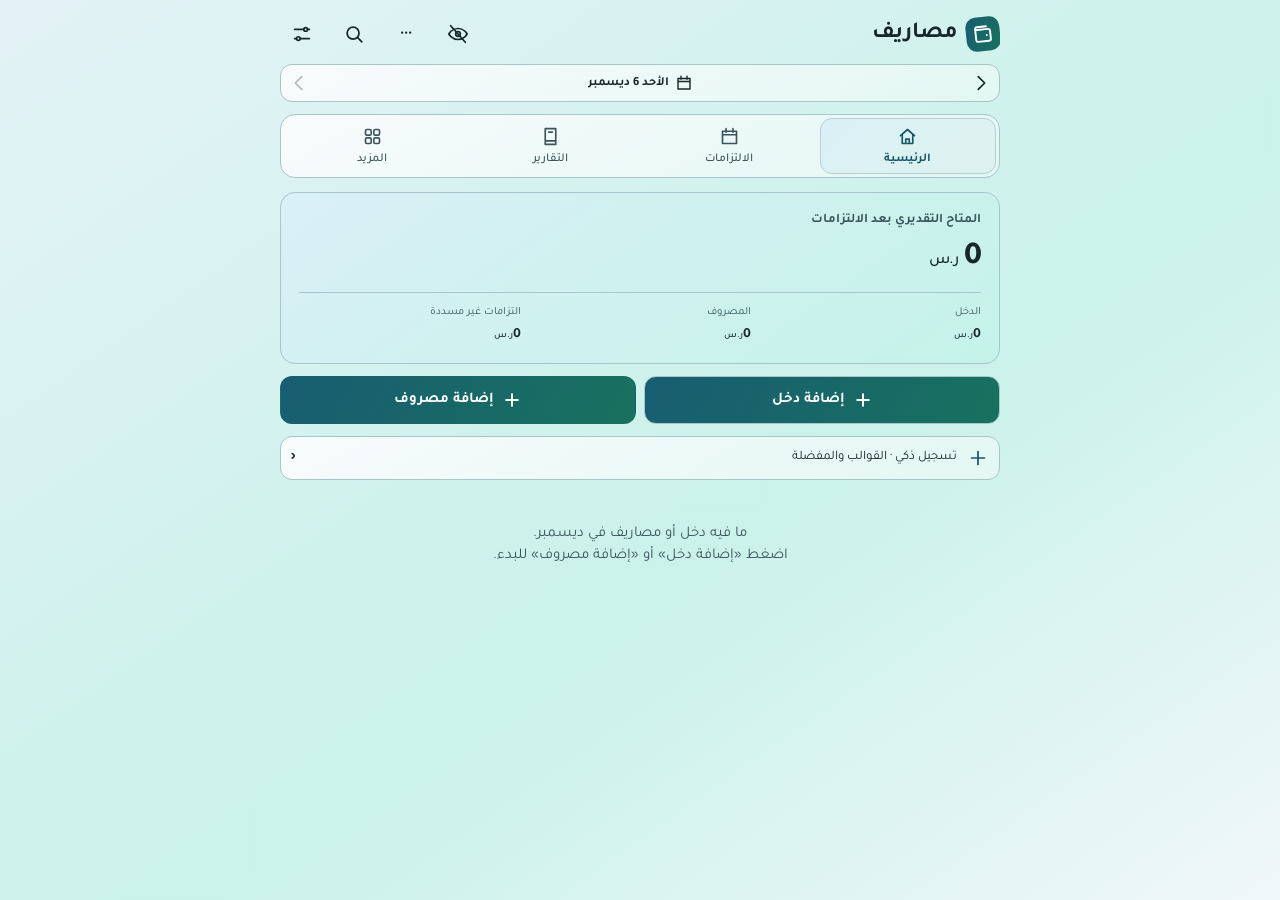
==== index.html @ b6b03894 "Release v61.8.1 — full-app gradient themes (cache v87)" ====
<!doctype html>
<html lang="ar" dir="rtl">
<head>
<meta charset="utf-8">
<meta name="viewport" content="width=device-width, initial-scale=1, viewport-fit=cover">
<link rel="manifest" href="manifest.webmanifest">
<link rel="apple-touch-icon" href="icon-180.png">
<meta name="theme-color" content="#e5f1f5">
<meta name="apple-mobile-web-app-capable" content="yes">
<meta name="mobile-web-app-capable" content="yes">
<meta name="apple-mobile-web-app-title" content="مصاريف">
<meta name="apple-mobile-web-app-status-bar-style" content="default">
<style>[hidden]{display:none!important}html,body{margin:0}
/* v57.2: less continuous decorative motion */
.badge .ic,.tic .ic,.logo .ic,.hero::before{animation:none!important}

/* v61.4: shared financial workspace */
#sheet .actions614{display:flex;gap:8px;flex-wrap:wrap;margin:10px 0}
#sheet .actions614>.btn-sm{flex:1 1 125px;width:auto;min-width:0;margin:0;min-height:44px;white-space:normal}
#sheet .account614{margin:0 0 8px;padding:12px;box-shadow:none}
#sheet .account614 .card-head{align-items:flex-start;gap:8px;flex-wrap:wrap}
#sheet .account614 .card-title{min-width:0;flex:1 1 120px;overflow-wrap:anywhere}
#sheet .account614 .card-actions{gap:6px;flex-wrap:wrap}
#sheet .account614 .card-actions .btn-sm{flex:1 1 75px;min-height:40px;margin:0;white-space:normal}
#sheet .amt614{font-variant-numeric:tabular-nums;overflow-wrap:anywhere;max-width:100%;unicode-bidi:isolate}
#sheet .transfer614{display:grid;grid-template-columns:minmax(0,1fr) auto;gap:4px 8px;align-items:center;padding:10px 2px;border-bottom:1px solid var(--line)}
#sheet .transfer614:last-child{border-bottom:0}
#sheet .transfer614 .row-main{overflow-wrap:anywhere;min-width:0}
#sheet .transfer614>.btn-sm{grid-column:1/-1;justify-self:start;width:auto;margin:0;min-height:40px}
#sheet .page614{display:grid;grid-template-columns:1fr auto 1fr;align-items:center;gap:8px;margin:10px 0}
#sheet .page614 .btn-sm{width:auto;margin:0;min-height:42px}
#sheet .page614 .btn-sm:disabled{opacity:.45}
#sheet .page614 span{font-size:12px;unicode-bidi:isolate;font-variant-numeric:tabular-nums}
#sheet .kpi614{grid-template-columns:repeat(2,minmax(0,1fr));gap:6px}
#sheet .kpi614 .plan-kpi:last-child{grid-column:1/-1}
#sheet .kpi614 .plan-kpi{min-width:0;box-shadow:none;padding:10px}
#sheet .kpi614 b{overflow-wrap:anywhere;font-variant-numeric:tabular-nums}
.tbar i:not(.warn):not(.over){background:var(--accent,#2463bb)}
.tbar{background:var(--line)}
#sheet .envr .row-main{min-width:0;overflow-wrap:anywhere}
#sheet .envr .envh{gap:8px;flex-wrap:wrap}
#sheet .envr .envh>b{font-variant-numeric:tabular-nums}
#sheet .envr .btn-sm{min-height:40px}
#sheet .bud-row input{min-width:0;max-width:100%}

#sheet .workspace-net614{background:var(--soft);color:var(--fg);border:1px solid var(--line);box-shadow:none;gap:12px;flex-wrap:wrap;border-radius:var(--r611)}
#sheet .workspace-net614 b{color:var(--fg);font-variant-numeric:tabular-nums;unicode-bidi:isolate;overflow-wrap:anywhere}
#sheet .workspace-net614.neg b{color:var(--bad)}
#sheet .workspace-net614 .cur,#sheet .workspace-net614 small,#sheet .workspace-net614 .sx-y{color:var(--muted)!important}
#sheet .kpi614{display:grid;margin:8px 0}
#sheet .kpi614 .plan-kpi{display:flex;flex-direction:column;gap:4px;border:1px solid var(--line);border-radius:var(--r611);background:var(--surface)}
#sheet .kpi614 .plan-kpi small{color:var(--muted);line-height:1.45;font-size:12px}
#sheet .kpi614 .plan-kpi b{font-size:16px;line-height:1.35;unicode-bidi:isolate}
#sheet .search614{display:flex;align-items:flex-end;gap:8px;margin:8px 0}
#sheet .search614 .field{flex:1;min-width:0;margin:0}
#sheet .search614>.btn-sm{width:auto;min-width:64px;min-height:44px;margin:0}
#sheet .env-sum .row{min-height:40px;padding-block:8px}


/* v61.8 visual privacy — not encryption */
.q618privacy .q618masked{visibility:hidden!important}.q618privacy :is(#app,#scrim,#toast) :is(input:not([type=checkbox]):not([type=radio]),textarea,select){color:transparent!important;text-shadow:none!important;-webkit-text-fill-color:transparent!important;caret-color:var(--accent)}
.q618privacy :is(#app,#scrim) :is(canvas,svg:not(.ic),[role=img],progress,meter,.iv-ch,.wr-bar,.an-bar,.bar,.progress,.ring,.chart){visibility:hidden!important}
/* v61.7.1 */
[data-eedit]{touch-action:pan-y}.q6171record{width:100%;text-align:start;display:flex;justify-content:space-between;gap:8px;overflow-wrap:anywhere}.q6171record small{flex:none;color:var(--muted)}#q617mask[aria-pressed="true"]{color:var(--accent);border-color:var(--accent)}
</style>
<title>مصاريف</title>
<script>window.__pwa=true;window.__bip=null;window.addEventListener("beforeinstallprompt",function(e){e.preventDefault();window.__bip=e;document.dispatchEvent(new Event("pwa-install-ready"))});window.addEventListener("appinstalled",function(){window.__bip=null;document.dispatchEvent(new Event("pwa-install-ready"))});</script>
<link rel="preconnect" href="https://fonts.googleapis.com"><link rel="preconnect" href="https://fonts.gstatic.com" crossorigin>
<style>
:root{color-scheme:light;--body:"IBM Plex Sans Arabic", system-ui, "Segoe UI", Tahoma, sans-serif;--display:"Reem Kufi", "IBM Plex Sans Arabic", system-ui, Tahoma, sans-serif;--bg:hsl(194,54%,93%);--surface:hsl(194,48%,98%);--soft:hsl(167,47%,91%);--line:hsl(194,27%,73%);--accent:hsl(194,65%,29%);--on-accent:#FFFFFF;--bad:#D1432F;--scrim:rgba(20, 32, 28, 0.4);--t-peach:#FFD3B5;--t-mint:#B8F0D0;--t-lilac:#D8CCFF;--t-butter:#FFE48A;--t-sky:#B5DCFF;--k-food:#E07B1F;--k-coffee:#8B5A3A;--k-groceries:#3E9B3E;--k-transport:#2F7BD1;--k-bills:#7458D6;--k-shopping:#D6407F;--k-fun:#15A0AE;--k-health:#D94646;--k-other:#6F7F7A}
*{box-sizing:border-box}
body{margin:0;color:var(--fg);font:400 15px/1.6 var(--body);padding-block:18px 128px}
#app{margin-inline:auto}
button, input{font:inherit;color:inherit}
button{cursor:pointer}
:focus-visible{outline:3px solid var(--accent);outline-offset:2px}
.num{direction:ltr;unicode-bidi:isolate;display:inline-block;font-variant-numeric:tabular-nums}
.cur{font-size:0.5em;font-weight:500;margin-inline-start:0.35em}
.ic{width:22px;height:22px;fill:none;stroke:currentColor;stroke-width:1.9;stroke-linecap:round;stroke-linejoin:round;flex:none}
.ic.sm{width:18px;height:18px}
.badge{width:38px;height:38px;border-radius:12px;display:grid;place-items:center;flex:none;color:var(--c);background:color-mix(in srgb, var(--c) 16%, var(--bg))}
.badge.sm{width:32px;height:32px;border-radius:10px}
.badge.sm .ic{width:18px;height:18px}
.top{display:flex;flex-wrap:wrap;align-items:center;justify-content:space-between;gap:8px 12px;margin-bottom:12px}
.top h1{font:700 28px/1.2 var(--display);margin:0}
.months{display:flex;align-items:center;gap:2px}
.months strong{min-width:112px;text-align:center;font-weight:600}
.icon-btn{width:44px;height:44px;display:grid;place-items:center;background:transparent;border:0;border-radius:12px;color:var(--fg);flex:none}
.icon-btn:hover:not(:disabled){background:var(--line)}
.icon-btn:disabled{opacity:0.3;cursor:default}
.icon-btn.sm{width:40px;height:40px;color:var(--muted)}
.tabs{display:grid}
.hero-label{margin:0;font-size:14px}
.stats div{min-width:0}
.stats dd.bad{color:var(--hero-bad)}
.demo{margin:0 0 12px;padding:10px 14px;border-radius:12px;font-size:13.5px}
.tools{display:flex;flex-wrap:wrap;align-items:center;margin-top:14px;color:var(--muted);font-size:13.5px}
.chip-btn{display:inline-flex;align-items:center;gap:6px;padding:4px 14px;border-radius:999px}
h2{font:600 19px/1.3 var(--display);margin:0}
.section-head{display:flex;justify-content:space-between;align-items:baseline;gap:12px;margin-bottom:8px}
.section-head span{color:var(--muted);font-size:13px}
.cat{padding:10px 0 12px;border-bottom:1px solid var(--line)}
.day-head{display:flex;justify-content:space-between;align-items:baseline;gap:12px}
.day-head b{font-weight:600}
.day-head small{color:var(--muted);font-size:13px;margin-inline-start:8px}
.rows{list-style:none;margin:0;padding:0}
.row{display:grid;grid-template-columns:auto 1fr auto auto;align-items:center;gap:4px 12px;padding:8px 0;border-bottom:1px solid var(--line)}
.row-main{min-width:0;overflow-wrap:anywhere}
.row-main small{display:block;color:var(--muted);font-size:12.5px;line-height:1.4}
.row-amt{font-weight:600}
.chip-demo{display:inline-block;margin-inline-start:6px;padding:0 8px;border:1px solid var(--line);border-radius:999px;color:var(--muted);font-size:11.5px}
.confirm{grid-column:1 / -1;display:flex;flex-wrap:wrap;gap:8px;justify-content:flex-end;padding-bottom:6px}
.btn-sm{padding:6px 16px;border-radius:10px;border:1.5px solid var(--line);background:var(--surface)}
.btn-sm.danger{background:var(--bad);border-color:var(--bad);color:#fff}
:root[data-theme="dark"] .btn-sm.danger{color:#1B0A07}
@media (prefers-color-scheme: dark){
:root:not([data-theme="light"]) .btn-sm.danger{color:#1B0A07}
}
.card{margin-top:12px}
.card.done{opacity:0.72}
.card-head{display:flex;align-items:center;gap:12px}
.card-title{flex:1;min-width:0;overflow-wrap:anywhere}
.card-title b{font-weight:600}
.card-title small{display:block;color:var(--muted);font-size:12.5px;line-height:1.45}
.card-amt{text-align:end;font-weight:700;font-size:17px}
.card-amt small{display:block;font-weight:400;color:var(--muted);font-size:12px}
.pbar{margin-top:12px;border-radius:999px;overflow:hidden}
.pbar span{display:block;height:100%;border-radius:999px}
.meta{display:flex;flex-wrap:wrap;justify-content:space-between;gap:2px 12px;margin-top:8px;color:var(--muted);font-size:13px}
.meta .good{color:var(--accent);font-weight:600}
.card-actions{display:flex;flex-wrap:wrap;gap:8px;margin-top:10px}
.card .confirm{margin-top:10px;padding-bottom:0}
.empty{padding:28px 8px;text-align:center;color:var(--muted)}
.skel{height:120px;border-radius:20px;background:var(--line);margin-bottom:14px;opacity:0.6}
.foot{margin:28px 0 0;color:var(--muted);font-size:12.5px}
.bar{position:fixed;left:0;right:0;bottom:0;z-index:5;padding:18px max(16px, env(safe-area-inset-right, 0px)) calc(14px + env(safe-area-inset-bottom, 0px)) max(16px, env(safe-area-inset-left, 0px))}
.primary{display:block;width:100%;min-height:52px;border:0;border-radius:14px;background:var(--accent);color:var(--on-accent);font-weight:600;font-size:17px}
.primary:disabled{opacity:0.6;cursor:default}
.bar-in{display:flex;gap:10px;margin-inline:auto}
.bar .primary{flex:1 1 0;width:auto;min-width:0;display:flex;align-items:center;justify-content:center;gap:8px;padding-inline:8px}
.row-amt.in{color:var(--accent)}
.btn-sm.danger-out{color:var(--bad);border-color:var(--bad)}
.bar .ic{width:20px;height:20px;stroke-width:2.4}
.scrim{position:fixed;inset:0;z-index:20;display:flex;align-items:flex-end;justify-content:center;background:var(--scrim)}
.sheet{width:100%;max-height:92dvh;overflow-y:auto;background:var(--surface);padding:18px max(18px, env(safe-area-inset-right, 0px)) calc(20px + env(safe-area-inset-bottom, 0px)) max(18px, env(safe-area-inset-left, 0px))}
.sheet-head{display:flex;justify-content:space-between;align-items:center;margin-bottom:8px}
.sub{margin:0 0 4px;color:var(--muted);font-size:14px}
.field{display:block;margin-top:14px}
.field > span, legend{display:block;margin-bottom:6px;color:var(--muted);font-size:13.5px;padding:0}
.field input{width:100%;min-height:48px;padding:8px 12px;border:1.5px solid var(--line);border-radius:12px}
.field input:focus{border-color:var(--accent);outline:none;box-shadow:0 0 0 3px color-mix(in srgb, var(--accent) 30%, transparent)}
.field input.big{font-weight:700;min-height:60px;direction:ltr;text-align:end}
fieldset{border:0;margin:14px 0 0;padding:0;min-width:0}
.chips{display:flex;flex-wrap:wrap;gap:8px}
.chip{position:relative}
.chip input, .ico-opt input, .sw input{position:absolute;opacity:0;inset:0;width:100%;height:100%;margin:0;cursor:pointer}
.chip span{display:inline-flex;align-items:center;gap:8px;min-height:40px;padding:4px 14px;border:1.5px solid var(--line);border-radius:999px}
.chip input:focus-visible + span{outline:3px solid var(--accent);outline-offset:2px}
.icons{display:grid;gap:6px}
.ico-opt{position:relative}
.ico-opt span{place-items:center;border:1.5px solid var(--line);border-radius:12px}
.ico-opt input:checked + span{background:color-mix(in srgb, var(--accent) 14%, var(--surface))}
.ico-opt input:focus-visible + span{outline:3px solid var(--accent);outline-offset:2px}
.swatches{display:flex;flex-wrap:wrap;gap:10px}
.sw{position:relative;width:38px;height:38px}
.sw span{display:block;width:100%;height:100%;border-radius:50%;background:var(--c);border:3px solid var(--surface);box-shadow:0 0 0 1.5px var(--line)}
.sw input:checked + span{box-shadow:0 0 0 3px var(--fg)}
.sw input:focus-visible + span{outline:3px solid var(--accent);outline-offset:3px}
.mrow{display:flex;align-items:center;gap:12px;padding:8px 0;border-bottom:1px solid var(--line)}
.mrow .nm{flex:1;min-width:0;overflow-wrap:anywhere}
.mrow small{color:var(--muted)}
.mrow .confirm{padding:0}
.err{min-height:22px;margin:10px 0 0;color:var(--bad);font-size:13.5px}
.sheet .primary{margin-top:6px}
.sheet .btn-sm{display:block;width:100%;margin-top:10px}
.sheet .mrow .btn-sm{display:inline-block;width:auto;margin-top:0}
#toast{position:fixed;left:50%;transform:translateX(-50%);bottom:calc(96px + env(safe-area-inset-bottom, 0px));z-index:30;max-width:calc(100% - 32px);padding:10px 16px;border-radius:12px;background:var(--fg);color:var(--bg);font-size:14px}
@media (prefers-reduced-motion: no-preference){
.sheet{animation:rise 0.22s ease-out}
.pbar span{transition:width 0.4s ease}
}
@keyframes rise{from { transform: translateY(24px); opacity: 0.4; } to { transform: none; opacity: 1; }}
.brand{display:flex;align-items:center}
.finder{display:grid;grid-template-columns:1fr minmax(0, 140px);gap:8px;margin-top:14px}
.finder input, .finder select{width:100%;min-width:0;min-height:44px;padding:6px 12px;border:1.5px solid var(--line)}
.finder input:focus, .finder select:focus{border-color:var(--accent);outline:none;box-shadow:0 0 0 3px color-mix(in srgb, var(--accent) 30%, transparent)}
.trend{display:grid;grid-template-columns:repeat(6, minmax(0, 1fr));gap:6px;align-items:end;height:160px;margin-top:8px}
.insight{margin-top:12px;padding:14px;white-space:pre-wrap;overflow-wrap:anywhere}
.note{margin:8px 0 0;color:var(--muted);font-size:13px}
.file{position:relative;text-align:center;line-height:28px;cursor:pointer}
.file input{position:absolute;inset:0;width:100%;height:100%;opacity:0;cursor:pointer}
.file:focus-within{outline:3px solid var(--accent);outline-offset:2px}
.logo{width:42px;height:42px;border-radius:14px;background:var(--accent);color:#fff;display:grid;place-items:center;transform:rotate(-6deg);box-shadow:0 8px 16px -8px var(--accent);flex:none}
.logo .ic{width:22px;height:22px;stroke-width:2.1}
.top h1{font-size:26px;color:var(--fg)}
.brand .icon-btn{background:var(--soft);border-radius:14px}
.months strong{font-size:14px}
.tabs{gap:8px;padding:0;background:transparent;border-radius:0;margin-bottom:18px}
.tab{display:flex;flex-direction:column;align-items:center;font-weight:500}
.tab .ic{width:24px;height:24px}
.tab[aria-current="page"]{font-weight:600}
.hero{overflow:hidden;padding:20px 20px 14px}
.hero::after{content:"";position:absolute;width:170px;height:170px;border-radius:50%;left:-60px;top:-70px}
.hero > *{position:relative;z-index:1}
.hero-top{display:flex;align-items:center;justify-content:space-between;gap:12px}
.hero-total{font-size:42px;margin:0 0 6px}
.hring{position:relative;width:86px;height:86px;flex:none;display:grid;place-items:center;font-weight:700;font-size:17px}
.hring .rg{position:absolute;inset:0;width:100%;height:100%;transform:rotate(-90deg)}
.hring .rt{fill:none;stroke-width:10}
.hring .rf{fill:none;stroke-width:10;stroke-linecap:round}
.hring.over .rf{stroke:var(--bad)}
.stats{display:grid;margin:10px 0 0;padding:0;border:0}
.stat:first-child{align-items:center;justify-content:space-between;gap:12px}
.stat dd{margin:2px 0 0;color:var(--fg)}
.stat:first-child dd{margin:0}
.stat dd.bad{color:var(--bad)}
.tone-sky{background:var(--t-sky)}
.tone-butter{background:var(--t-butter)}
.tools{justify-content:flex-start;gap:10px}
.chip-btn{background:var(--soft);border:0}
.demo{background:var(--t-butter);border:0;color:var(--fg)}
.section{margin-top:26px}
h2{font-size:18px}
.section-head span{background:var(--soft);border-radius:999px;padding:0 10px}
.tile{display:flex;flex-direction:column;gap:4px;min-width:0}
.tile .badge{background:#fff;width:42px;height:42px;border-radius:16px}
.day{margin-top:12px;padding:12px 16px 4px;background:#fff;border:1px solid var(--line)}
.day-head{border-bottom:0;padding-bottom:2px}
.rows .row:last-child{border-bottom:0}
.section > .rows{padding:4px 16px;background:#fff;border:1px solid var(--line)}
.card .pbar{background:#fff;height:7px}
.card .btn-sm{background:#fff;border-color:transparent}
.card .btn-sm.danger{background:var(--bad);color:#fff}
.ringb{position:relative;width:54px;height:54px;flex:none;display:grid;place-items:center;color:var(--c)}
.ringb .rg{position:absolute;inset:0;width:100%;height:100%;transform:rotate(-90deg)}
.ringb .rt{fill:none;stroke:#fff;stroke-width:5}
.ringb .rf{fill:none;stroke:var(--c);stroke-width:5;stroke-linecap:round}
.trend{background:var(--soft);border-radius:28px;padding:16px 10px 8px;box-sizing:content-box}
.insight{background:var(--t-lilac);border:0;border-radius:24px}
.finder input, .finder select{background:var(--soft);border-color:transparent;border-radius:999px;padding-inline:16px}
.bar{background:none;pointer-events:none}
.bar-in{pointer-events:auto;padding:7px;border-radius:999px;box-shadow:0 12px 32px -10px rgba(20, 32, 28, 0.45), 0 0 0 1px var(--line)}
.bar .primary{border-radius:999px;min-height:50px;font-size:15.5px}
.primary.alt{background:var(--t-mint);border:0;color:var(--accent)}
.sheet{border-radius:32px 32px 0 0}
.field input{background:var(--soft);border-color:transparent}
.chip span{background:var(--soft);border-color:transparent}
.ico-opt span{background:var(--soft);border-color:transparent}
.ico-opt input:checked + span{border-color:var(--accent)}
.card .btn-sm.pay{background:var(--accent);color:#fff}
.meta b.bad{color:var(--bad);font-weight:600}
.icons{grid-template-columns:repeat(auto-fill, minmax(76px, 1fr))}
.ico-opt span{display:flex;flex-direction:column;align-items:center;justify-content:center;gap:4px;height:auto;min-height:68px;padding:8px 4px;text-align:center}
.ico-opt span small{font-size:11.5px;line-height:1.3;color:var(--muted)}
.endrow{display:flex;align-items:center;justify-content:space-between;gap:12px;margin-top:14px;padding-top:12px;border-top:1px dashed rgba(0,0,0,.12)}
.endrow small{display:block;font-size:12px}
.endrow b{font-size:16px}
.sched{margin-top:12px;padding:6px 10px;max-height:360px;overflow:auto}
.srow{display:grid;grid-template-columns:1.5fr repeat(var(--n,2),1fr);gap:8px;align-items:center;padding:9px 0;border-bottom:1px solid rgba(0,0,0,.06);font-size:13px}
.srow:last-child{border-bottom:0}
.srow small{display:block;font-size:11px;opacity:.65}
.shead{font-size:11px;opacity:.65;position:sticky;top:0;background:#fff}
.hero{color:#fff}
.hero.h-inst{background:linear-gradient(135deg, var(--theme-chart2) 0%, #38BDF8 100%)}
.hero.h-debt{background:linear-gradient(135deg, #FF7A45 0%, var(--theme-chart4) 100%)}
.hero.h-goal{background:linear-gradient(135deg, #FBBF24 0%, #FB7185 100%)}
.hero::after{background:rgba(255,255,255,.2)}
.hero-label, .endrow small{color:rgba(255,255,255,.92);opacity:1}
.hero-total, .hero-total *, .endrow b{color:#fff}
.hero .hring .rt{stroke:rgba(255,255,255,.3)}
.hero .hring .rf{stroke:#fff}
.hero .hring{color:#fff}
.endrow{border-top-color:rgba(255,255,255,.4)}
.endrow .btn-sm{background:#fff;color:var(--fg);border:0;font-weight:600}
.sched{color:var(--fg)}
.hero .foot{color:rgba(255,255,255,.9)}
.hero .demo{background:rgba(255,255,255,.9)}
.tab{color:var(--fg)}
.stats{gap:10px}
.stats.n3{grid-template-columns:repeat(3, minmax(0, 1fr))}
.stats .stat, .stats .stat:first-child{grid-column:auto;display:block;padding:12px 12px;text-align:start;min-height:74px}
.stat dt{font-size:12px;color:rgba(20,32,28,.7)}
.stat dd, .stat:first-child dd{font-weight:800;margin-top:4px}
.stats.n3 .stat dd{font-size:14.5px}
.stat.tone-peach{background:var(--t-peach)}
.stat.tone-sky{background:var(--t-sky)}
.stat.tone-lilac{background:var(--t-lilac)}
.stat.tone-butter{background:var(--t-butter)}
.tile, .tile.wide{grid-column:auto;padding:14px;background:color-mix(in srgb, var(--c) 24%, #fff);min-height:118px;justify-content:space-between}
.tile.wide .badge{width:42px;height:42px;border-radius:16px}
.card{padding:16px}
.card.tone-lilac{background:var(--t-lilac)}
.card.tone-peach{background:var(--t-peach)}
.card.tone-mint{background:var(--t-mint)}
.sched{background:#fff}
.finder{margin-bottom:16px}
.addrow{display:flex;gap:10px;margin:14px 0 4px}
.addrow .primary{flex:1 1 0;min-width:0;display:flex;align-items:center;justify-content:center;gap:8px;min-height:52px;font-size:15px;margin:0}
.addrow .ic{width:20px;height:20px;stroke-width:2.4}
.paid-ok{background:var(--t-mint) !important;color:#0B6B4F !important;opacity:1;cursor:default}
.ask{font-size:17px;font-weight:700;margin:10px 0 4px}
.ask-sub{color:var(--muted);margin:0 0 14px}
.yn{display:flex;gap:10px}
.yn .primary{flex:1 1 0;margin:0;border-radius:18px;min-height:52px}
.sheet .rp{margin-top:4px}
.sheet > .primary[data-rp]{margin-top:16px}
html{scroll-behavior:smooth;-webkit-tap-highlight-color:transparent}
button, .tile, .card, .row{touch-action:manipulation}
@media (prefers-reduced-motion: no-preference){
button{transition:transform .16s cubic-bezier(.3,.7,.4,1.4), background-color .2s, box-shadow .2s, opacity .2s}
button:active:not(:disabled){transform:scale(.95)}
.tab{transition:transform .2s cubic-bezier(.3,.7,.4,1.4), background .3s, color .2s}
#view.enter > *{animation:rise-in .42s cubic-bezier(.22,.9,.3,1) both}
#view.enter > *:nth-child(2){animation-delay:.05s}
#view.enter > *:nth-child(3){animation-delay:.1s}
#view.enter > *:nth-child(4){animation-delay:.15s}
#view.enter > *:nth-child(n+5){animation-delay:.2s}
.sched{animation:unfold .35s cubic-bezier(.22,.9,.3,1) both;transform-origin:top}
.scrim{animation:fade-in .22s ease-out both}
.scrim .sheet{animation:sheet-up .38s cubic-bezier(.22,1,.36,1) both}
.scrim.closing{animation:fade-out .2s ease-in both}
.scrim.closing .sheet{animation:sheet-down .2s ease-in both}
.card, .tile, .stat{transition:transform .2s ease, box-shadow .2s ease}
#toast{animation:pop .3s cubic-bezier(.3,.7,.4,1.4) both}
.pbar span{transition:width .6s cubic-bezier(.22,.9,.3,1)}
.tb{transition:height .5s cubic-bezier(.22,.9,.3,1)}
}
@keyframes rise-in{from { opacity: 0; transform: translateY(14px) scale(.98); } to { opacity: 1; transform: none; }}
@keyframes unfold{from { opacity: 0; transform: scaleY(.85) translateY(-8px); } to { opacity: 1; transform: none; }}
@keyframes fade-in{from { opacity: 0; } to { opacity: 1; }}
@keyframes fade-out{to { opacity: 0; }}
@keyframes sheet-up{from { transform: translateY(100%); } to { transform: none; }}
@keyframes sheet-down{to { transform: translateY(100%); }}
@keyframes pop{from { opacity: 0; transform: translate(-50%, 10px) scale(.9); } to { opacity: 1; transform: translate(-50%, 0); }}
.tab{min-height:64px;font-size:12px;text-align:center}
.tab[data-tab="rep"]{background:var(--t-lilac)}
.tab[data-tab="fix"]{background:var(--t-mint)}
.tab[data-tab="exp"]{background:var(--t-sky)}
.tab[data-tab="inst"]{background:var(--t-butter)}
.tab[data-tab="debt"]{background:var(--t-peach)}
.tab[data-tab="goal"]{background:var(--t-sky)}
.hero{background:linear-gradient(135deg, var(--theme-good) 0%, var(--theme-chart3) 100%)}
.hero.h-rep{background:linear-gradient(135deg, var(--theme-chart1), var(--theme-chart2))}
.hero.h-fix{background:linear-gradient(135deg, var(--theme-chart3), #84CC16)}
.hero-sm{font-size:26px;font-weight:700}
.datebtn{display:flex;align-items:center;border:0;background:transparent;font:inherit;color:var(--fg);cursor:pointer}
.datebtn .ic{width:18px;height:18px}
.months{background:var(--t-butter)}
.selchip{display:flex;align-items:center;justify-content:space-between;gap:10px;margin-top:12px;padding:10px 14px;border-radius:18px;background:var(--t-lilac);font-weight:600;font-size:14px}
.selchip button{border:0;border-radius:999px;padding:6px 14px;background:#fff;font:inherit;font-size:13px;cursor:pointer}
.cal-head{display:flex;align-items:center;justify-content:space-between;margin-bottom:10px}
.cal-grid{display:grid;grid-template-columns:repeat(7, minmax(0, 1fr));gap:6px}
.cal-w{text-align:center;font-size:11px;color:var(--muted);padding-bottom:2px}
.cal-d{position:relative;aspect-ratio:1;border:0;border-radius:14px;background:var(--soft);font:inherit;font-weight:600;color:var(--fg);cursor:pointer}
.cal-d.on{background:linear-gradient(135deg, var(--theme-chart2), var(--theme-chart4));color:#fff}
.cal-d.today{box-shadow:inset 0 0 0 2px var(--theme-chart2)}
.cal-d.has::after{content:"";position:absolute;bottom:5px;left:50%;width:5px;height:5px;margin-left:-2.5px;border-radius:50%;background:#FF7A45}
.cal-d:disabled{opacity:.3}
#calBody .yn{margin-top:14px}
.two{display:grid;grid-template-columns:1fr 1fr;gap:10px}
.card .field input{background:#fff}
.rpimg{display:block;width:100%;border-radius:12px;border:1px solid var(--line);margin-bottom:10px}
.fontchips, .pals{display:flex;flex-wrap:wrap;gap:8px}
.fchip{border:1.5px solid var(--line);border-radius:999px;background:#fff;padding:8px 14px;font-size:14px;cursor:pointer;color:var(--fg)}
.pal{display:flex;flex-direction:column;align-items:center;gap:4px;width:calc(25% - 6px);min-width:70px;padding:8px 4px;border:2px solid transparent;border-radius:16px;background:var(--soft);font:inherit;font-size:12px;cursor:pointer;color:var(--fg)}
.pal i{display:block;width:100%;height:34px;border-radius:10px}
.setlist{display:flex;flex-direction:column;gap:10px;margin-top:6px}
.setrow{display:flex;align-items:center;gap:12px;width:100%;padding:12px 14px;border:0;border-radius:20px;font:inherit;color:var(--fg);text-align:start;cursor:pointer;min-height:64px}
.setrow:nth-child(5n+1){background:var(--t-sky)}
.setrow:nth-child(5n+2){background:var(--t-lilac)}
.setrow:nth-child(5n+3){background:var(--t-butter)}
.setrow:nth-child(5n+4){background:var(--t-mint)}
.setrow:nth-child(5n){background:var(--t-peach)}
.sr-ic{width:42px;height:42px;border-radius:14px;background:#fff;display:grid;place-items:center;flex:none}
.sr-t{flex:1;min-width:0}
.sr-t b{display:block;font-size:16px}
.sr-t small{color:rgba(20,32,28,.65);font-size:12.5px}
.sr-ch{font-size:26px;opacity:.5}
.backbtn{border:0;background:var(--soft);border-radius:999px;padding:8px 16px;font:inherit;font-size:14px;cursor:pointer;margin-bottom:6px;min-height:40px}
.cx{width:32px;height:32px;border-radius:50%;border:0;background:#fff;font-size:18px;line-height:1;cursor:pointer}
.shapes{display:grid;gap:10px;margin-top:8px}
.shp{display:flex;flex-direction:column;align-items:center;gap:10px;border:2px solid transparent;background:var(--soft);font:inherit;cursor:pointer;color:var(--fg)}
.shp i{display:block;background:linear-gradient(135deg, var(--theme-chart2), var(--theme-chart4))}
.shape-circle .tab{aspect-ratio:1 / 1;min-height:0;border-radius:50% !important;padding:8px 6px;justify-content:center;font-size:11px;line-height:1.25;width:100%;max-width:104px;margin-inline:auto}
.shape-square .tab{aspect-ratio:1 / 1;min-height:0;border-radius:14px !important;justify-content:center;font-size:12px}
.shape-rect .tab{flex-direction:row;justify-content:flex-start;gap:10px;min-height:52px;padding:8px 14px;border-radius:12px !important;font-size:13.5px}
.grab{width:40px;height:5px;border-radius:3px;background:rgba(20,32,28,.18);margin:-4px auto 8px;touch-action:none}
.sheet-head{touch-action:none}
.sheet{overscroll-behavior:contain}
.bar-in{background:rgba(255,255,255,.72);border-top:1px solid rgba(255,255,255,.6)}
.hero-total{letter-spacing:-.02em;line-height:1.05}
h1, h2{letter-spacing:-.01em}
.btn-sm, .chip-btn{min-height:44px}
button:active:not(:disabled){transition-duration:.08s}
@media (prefers-reduced-motion: reduce){
#view.enter > *, .sched, .scrim .sheet, .scrim.closing .sheet{animation:none !important}
.scrim, .scrim.closing{animation-duration:.15s !important}
}
@media (prefers-reduced-transparency: reduce){
.bar-in{background:#fff}
}
html{background:#fff}
body{background:transparent !important}
.tic{position:relative;display:grid;place-items:center;width:36px;height:36px;border-radius:12px;flex:none}
.tab{padding:8px 2px 6px;gap:3px}
.tab .tl{line-height:1.2}
.hero{position:relative}
.hero::before{content:"";position:absolute;inset:0;z-index:0;background:linear-gradient(115deg, transparent 38%, rgba(255,255,255,.28) 50%, transparent 62%);background-size:260% 100%;background-position:140% 0;pointer-events:none}
.stat, .card, .tile, .day, .section > .rows{box-shadow:0 10px 26px -18px rgba(40, 50, 90, .35)}
.card, .stat, .tile{border:1px solid rgba(255,255,255,.6)}
.hero-total{font-weight:800}
.glass :is(.stat,.card,.tile,.day,.tab:not([aria-current="page"]),.setrow,.shp,.pal,.fchip,.crow,.backbtn,.chip-btn,.sched,.glassrow,.section > .rows,.finder input,.finder select,.field input){border:1px solid rgba(255,255,255,.7) !important}
.glass .tone-peach{--gc:var(--t-peach)}
.glass .tone-mint{--gc:var(--t-mint)}
.glass .tone-lilac{--gc:var(--t-lilac)}
.glass .tone-butter{--gc:var(--t-butter)}
.glass .tone-sky{--gc:var(--t-sky)}
.glass .tile{--gc:color-mix(in srgb, var(--c) 40%, #fff)}
.glass .tab{--gc:var(--t-sky)}
.glass .tab:nth-child(2){--gc:var(--t-butter)}
.glass .tab:nth-child(3){--gc:var(--t-peach)}
.glass .tab:nth-child(4){--gc:var(--t-lilac)}
.glass .tab:nth-child(5){--gc:var(--t-mint)}
.glass .btn-sm, .glass .card .btn-sm{background:rgba(255,255,255,.55)}
.glassrow{display:flex;align-items:center;justify-content:space-between;gap:12px;width:100%;margin-top:14px;padding:12px 14px;border:0;border-radius:18px;background:var(--soft);font:inherit;color:var(--fg);text-align:start;cursor:pointer}
.gr-t b{display:block;font-size:15px}
.gr-t small{color:var(--muted);font-size:12.5px}
.sw-knob{width:50px;height:30px;border-radius:99px;background:#CBD5E1;padding:3px;flex:none;transition:background .25s}
.sw-knob i{display:block;width:24px;height:24px;border-radius:50%;background:#fff;box-shadow:0 2px 6px rgba(0,0,0,.25);transition:transform .3s cubic-bezier(.3,1.5,.5,1)}
.glassrow.on .sw-knob{background:var(--accent)}
.glassrow.on .sw-knob i{transform:translateX(-20px)}
.shp .tic{width:52px;height:52px;font-size:0}
.shp .tic .ic{width:26px;height:26px}
.pv-default{border-radius:16px;background:color-mix(in srgb, var(--accent) 16%, #fff);color:var(--accent)}
@media (prefers-reduced-motion: no-preference){
.badge .ic, .tic .ic{animation:icfloat 3.8s ease-in-out infinite;transform-origin:center}
.row:nth-child(2n) .badge .ic, .card:nth-child(2n) .badge .ic, .tab:nth-child(2n) .tic .ic{animation-delay:-1.3s}
.row:nth-child(3n) .badge .ic, .card:nth-child(3n) .badge .ic, .tab:nth-child(3n) .tic .ic{animation-delay:-2.4s}
.tab[aria-current="page"] .tic .ic{animation:icpop .7s cubic-bezier(.3,1.6,.5,1), icfloat 3.8s ease-in-out .7s infinite}
.tab[aria-current="page"] .tic .ic *{stroke-dasharray:1;animation:icdraw .8s ease-out both}
#view.enter .ic *{stroke-dasharray:1;animation:icdraw .9s ease-out both}
button .ic{transition:transform .25s cubic-bezier(.3,1.6,.5,1)}
button:active:not(:disabled) .ic{transform:scale(.82) rotate(-10deg)}
.tab:hover .tic .ic{transform:translateY(-2px) rotate(-6deg)}
.addrow .ic, .bar .ic{animation:none}
.addrow button:hover .ic, .bar button:hover .ic{transform:rotate(90deg)}
.logo .ic{animation:icwobble 5s ease-in-out infinite}
.hero::before{animation:shine 6s ease-in-out 1s infinite}
#view.enter .stat{animation:rise-in .5s cubic-bezier(.22,.9,.3,1) both}
#view.enter .stat:nth-child(2){animation-delay:.08s}
#view.enter .stat:nth-child(3){animation-delay:.16s}
#view.enter .stat:nth-child(4){animation-delay:.24s}
#view.enter .pbar span{animation:grow .9s cubic-bezier(.22,.9,.3,1) both}
.setrow, .shp, .pal, .fchip, .glassrow{transition:transform .2s cubic-bezier(.3,1.5,.5,1), background-color .25s, border-color .2s}
.setrow:active, .shp:active, .pal:active{transform:scale(.97)}
.setlist .setrow{animation:rise-in .45s cubic-bezier(.22,.9,.3,1) both}
.setlist .setrow:nth-child(2){animation-delay:.05s}
.setlist .setrow:nth-child(3){animation-delay:.1s}
.setlist .setrow:nth-child(4){animation-delay:.15s}
.setlist .setrow:nth-child(5){animation-delay:.2s}
}
@keyframes icfloat{0%, 100% { transform: translateY(0) rotate(0); } 50% { transform: translateY(-2px) rotate(3deg); }}
@keyframes icpop{0% { transform: scale(.4) rotate(-30deg); } 60% { transform: scale(1.25) rotate(8deg); } 100% { transform: scale(1) rotate(0); }}
@keyframes icdraw{from { stroke-dashoffset: 1; } to { stroke-dashoffset: 0; }}
@keyframes icwobble{0%, 90%, 100% { transform: rotate(0); } 94% { transform: rotate(-14deg); } 97% { transform: rotate(10deg); }}
@keyframes shine{0% { background-position: 140% 0; } 45%, 100% { background-position: -40% 0; }}
@keyframes grow{from { width: 0; }}
:root{--fg:#0B1220;--muted:#566074;--lg-edge:1px solid rgba(255,255,255,.72);--lg-rim:inset 0 1px 0 rgba(255,255,255,.95), inset 0 -1px 1px rgba(255,255,255,.35), inset 0 0 24px rgba(255,255,255,.2);--lg-drop:0 16px 34px -18px rgba(40,50,130,.5);--spec:radial-gradient(120% 75% at 12% -18%, rgba(255,255,255,.9), rgba(255,255,255,0) 55%)}
.tabs{position:relative}
.tab[data-tab="exp"]{--c:var(--ui-accent611)}
.tab[data-tab="inst"]{--c:var(--theme-warn)}
.tab[data-tab="debt"]{--c:var(--theme-bad)}
.tab[data-tab="rep"]{--c:var(--theme-alt)}
.tab[data-tab="fix"]{--c:var(--theme-good)}
.tab[data-tab="goal"]{--c:var(--theme-chart3)}
html.glass :is(.stat, .card, .tile, .day, .sched, .section > .rows, .setrow, .shp, .pal, .crow, .glassrow, .chip-btn, .backbtn, .fchip, .finder input, .finder select, .field input, .repsel, .datebtn){border:var(--lg-edge) !important;box-shadow:var(--lg-rim), var(--lg-drop) !important}
html.glass .tab:not([aria-current="page"]){--gc:color-mix(in srgb, var(--c) 38%, #fff);box-shadow:var(--lg-rim), 0 12px 26px -16px color-mix(in srgb, var(--c) 80%, transparent) !important}
.tab{position:relative;z-index:1;border-radius:24px !important;border:1px solid transparent;transition:color .3s, transform .2s}
.tab[aria-current="page"]{background:transparent !important;box-shadow:none !important;color:#fff !important}
html.glass .tone-peach{--gc:var(--t-peach)}
html.glass .tone-mint{--gc:var(--t-mint)}
html.glass .tone-lilac{--gc:var(--t-lilac)}
html.glass .tone-butter{--gc:var(--t-butter)}
html.glass .tone-sky{--gc:var(--t-sky)}
.stats .stat{position:relative;overflow:hidden;border-radius:28px 28px 28px 9px !important}
.stats .stat:nth-child(2){border-radius:28px 28px 9px 28px !important}
.stats .stat:nth-child(3){border-radius:9px 28px 28px 28px !important}
.stats .stat:nth-child(4){border-radius:28px 9px 28px 28px !important}
.stats .stat::after{content:"";position:absolute;width:74px;height:74px;border-radius:50%;inset-inline-start:-22px;bottom:-30px;background:radial-gradient(circle at 35% 30%, rgba(255,255,255,.9), color-mix(in srgb, var(--gc, #fff) 70%, #fff) 55%, transparent 72%);opacity:.75;pointer-events:none}
.stats .stat dd{position:relative;z-index:1}
.tile, .tile.wide{border-radius:30px 30px 30px 10px !important;position:relative;overflow:hidden}
.tile::after{content:"";position:absolute;width:90px;height:90px;border-radius:50%;inset-inline-end:-26px;bottom:-34px;background:radial-gradient(circle at 35% 30%, rgba(255,255,255,.85), color-mix(in srgb, var(--c) 45%, #fff) 60%, transparent 74%);opacity:.6;pointer-events:none}
.pbar span{background:linear-gradient(90deg, color-mix(in srgb, var(--c, var(--accent)) 70%, #fff), var(--c, var(--accent))) !important;box-shadow:0 0 10px color-mix(in srgb, var(--c, var(--accent)) 70%, transparent)}
.card{border-radius:30px !important;position:relative}
.card.tone-lilac{border-radius:30px 30px 30px 10px !important}
.card.tone-peach{border-radius:30px 10px 30px 30px !important}
.day, .section > .rows, .sched{border-radius:28px !important}
.addrow .primary{border-radius:22px !important;box-shadow:var(--lg-rim), 0 14px 26px -14px color-mix(in srgb, var(--accent) 80%, transparent)}
.addrow .primary:not(.alt){background:var(--spec), linear-gradient(135deg, var(--accent), color-mix(in srgb, var(--accent) 60%, var(--theme-alt))) !important;color:#fff}
.addrow .primary.alt{background:var(--spec), linear-gradient(135deg, rgba(255,255,255,.75), rgba(255,255,255,.35)) !important;color:var(--accent);border:var(--lg-edge)}
.hero{border-radius:34px !important;border:1px solid rgba(255,255,255,.55) !important;box-shadow:var(--lg-rim), 0 26px 44px -22px color-mix(in srgb, var(--c1, var(--ui-accent611)) 80%, transparent) !important}
.hero.h-exp, .hero.h-inst, .hero.h-debt, .hero.h-goal, .hero.h-rep, .hero.h-fix{background-image:var(--spec), linear-gradient(135deg, var(--hc1, var(--c1, var(--ui-accent611))), var(--hc2, var(--c2, var(--theme-alt)))) !important}
.hero.h-exp{--hc1:var(--ui-accent611);--hc2:var(--theme-chart3)}
.hero.h-inst{--hc1:var(--theme-warn);--hc2:var(--theme-bad)}
.hero.h-debt{--hc1:var(--theme-bad);--hc2:var(--theme-alt)}
.hero.h-goal{--hc1:var(--theme-good);--hc2:var(--theme-chart3)}
.hero.h-rep{--hc1:var(--theme-chart2);--hc2:var(--theme-alt)}
.hero.h-fix{--hc1:var(--theme-good);--hc2:var(--theme-warn)}
html.glass .sheet{background:var(--spec), linear-gradient(180deg, rgba(255,255,255,.9), rgba(255,255,255,.82)) !important;-webkit-backdrop-filter:blur(18px);backdrop-filter:blur(18px);border:var(--lg-edge);border-bottom:0;box-shadow:0 -20px 60px -20px rgba(30,40,120,.5), inset 0 1px 0 #fff !important;border-radius:36px 36px 0 0 !important}
html.glass .bar-in{background:var(--spec), rgba(255,255,255,.45) !important;border:var(--lg-edge);box-shadow:var(--lg-rim), 0 20px 40px -18px rgba(30,40,120,.55) !important}
.catchips{display:flex;flex-wrap:wrap;gap:8px;margin:12px 0}
.cchip{display:inline-flex;align-items:center;gap:6px;min-height:40px;padding:6px 14px;border-radius:999px;border:1px solid rgba(255,255,255,.7);background:rgba(255,255,255,.6);font:inherit;font-size:13.5px;color:var(--fg);cursor:pointer}
.cchip .ic{width:18px;height:18px}
.cchip.all{background:rgba(255,255,255,.35);border-style:dashed}
.shapes{grid-template-columns:repeat(3, minmax(0, 1fr)) !important}
.shp{padding:14px 4px !important;border-radius:24px !important;font-size:12.5px}
@media (prefers-reduced-motion: no-preference){
@keyframes rise-in{from { opacity: 0; transform: translateY(18px) scale(.97); filter: blur(12px); } to { opacity: 1; transform: none; filter: blur(0); }}
@keyframes sheet-up{from { transform: translateY(60px) scale(.96); opacity: 0; filter: blur(14px); } to { transform: none; opacity: 1; filter: blur(0); }}
@keyframes sheet-down{to { transform: translateY(50px) scale(.97); opacity: 0; filter: blur(12px); }}
.stats .stat, .tile, .card{transition:transform .35s cubic-bezier(.3,1.4,.5,1), box-shadow .3s}
.stats .stat:active, .tile:active, .card:active{transform:scale(.97)}
}
@media (prefers-reduced-motion: reduce){
}
@media (prefers-reduced-transparency: reduce){
html.glass :is(.stat,.card,.tile,.day,.sheet,.bar-in){backdrop-filter:none !important}
}
html.glass .card .btn-sm.pay, html.glass .btn-sm.pay{background:linear-gradient(135deg, var(--accent), color-mix(in srgb, var(--accent) 55%, var(--theme-alt))) !important;color:#fff !important;border:0 !important;box-shadow:inset 0 1px 0 rgba(255,255,255,.5), 0 10px 18px -10px var(--accent) !important}
html.glass .card .btn-sm.paid-ok{background:rgba(48,209,88,.22) !important;color:#0B6B2E !important}
.tools .chip-btn{flex:0 0 auto}
.field textarea, .field select{width:100%;min-height:48px;padding:10px 12px;border:1.5px solid var(--line);border-radius:12px;background:var(--soft, var(--theme-soft));font:inherit;color:inherit;resize:none}
.insight.fc.over{border-inline-start:4px solid var(--theme-bad)}
.insight.fc{border-inline-start:4px solid var(--theme-good)}
.fc-t{display:block;font-weight:800;margin-bottom:4px}
.widget{text-align:center;padding:28px 18px 18px;border-radius:28px 28px 34px 22px;background:linear-gradient(150deg, var(--ui-accent611), var(--theme-chart2) 60%, var(--theme-alt));color:#fff;box-shadow:0 14px 34px rgba(10,132,255,.3);display:grid;gap:14px}
.widget .addrow{margin:0}
.widget .chip-btn{justify-self:center}
html.compact .tabs, html.compact #finder, html.compact .bar, html.compact #monthNav{display:none !important}
.fchip.on, .pal.on, .shp.on, .cchip.on, .card .btn-sm.on, .glassrow.on{position:relative;background:color-mix(in srgb, var(--accent) 18%, #fff) !important;color:var(--fg) !important;border-color:var(--accent) !important;box-shadow:0 0 0 2px color-mix(in srgb, var(--accent) 35%, transparent) !important;font-weight:700}
.fchip.on::after, .pal.on::after, .shp.on::after, .cchip.on::after{content:'✓';position:absolute;top:-7px;inset-inline-start:-5px;width:18px;height:18px;border-radius:50%;background:var(--accent);color:#fff;font-size:11px;line-height:18px;text-align:center;font-weight:800}
.chip input:checked + span{background:color-mix(in srgb, var(--accent) 20%, #fff) !important;color:var(--fg) !important;border-color:var(--accent) !important;font-weight:700;box-shadow:0 0 0 2px color-mix(in srgb, var(--accent) 30%, transparent)}
.chip input:checked + span::after{content:' ✓';color:var(--accent);font-weight:800}
.months{border-radius:12px !important;padding:1px !important}
.months .icon-btn{width:34px !important;height:34px !important;border-radius:10px !important}
.datebtn{min-height:34px !important;border-radius:10px !important;padding:0 10px !important;gap:6px !important}
.datebtn, .datebtn span{white-space:nowrap}
.datebtn .hij{padding-inline-start:8px;border-inline-start:1px solid var(--line)}
.field input[type=date]{-webkit-appearance:none;appearance:none;display:block;height:46px;min-height:46px !important;line-height:46px;padding:0 12px;max-width:100%}
.field input[type=date]::-webkit-date-and-time-value{text-align:start;min-height:1.2em}
.bud-list{margin:4px 0 10px}
.bud-row{display:flex;align-items:center;gap:10px;padding:7px 2px;border-bottom:1px solid var(--line)}
.bud-row .badge{width:30px;height:30px;flex:0 0 30px;border-radius:10px;display:grid;place-items:center;background:color-mix(in srgb, var(--c) 16%, #fff)}
.bud-n{flex:1;font-size:14px;font-weight:600}
.bud-row input{width:104px;min-height:36px;padding:4px 10px;border:1.5px solid var(--line);border-radius:10px;background:var(--soft, var(--theme-soft));font:inherit;text-align:end}
.bud-row input:focus{outline:none;border-color:var(--accent)}
.an-rows .row{padding:8px 12px}
.an-sec .section-head span{font-weight:800}
.an-net{display:flex;justify-content:space-between;align-items:center;padding:14px 16px;margin:12px 0;border-radius:18px;background:linear-gradient(135deg, var(--theme-good), var(--ui-accent611));color:#fff;font-weight:700}
.an-net.neg{background:linear-gradient(135deg, var(--theme-bad), var(--theme-warn))}
.an-net b{font-size:20px}
.an-tips{margin:0;padding-inline-start:18px;line-height:1.9;font-size:14px}
.hub{display:grid;grid-template-columns:1fr 1fr;gap:10px;margin-bottom:6px}
.hubt{display:grid;text-align:start;border:0;color:#fff;background:linear-gradient(140deg, var(--g), var(--g2));box-shadow:0 10px 24px -12px var(--g);font:inherit;cursor:pointer;transition:transform .15s}
.hubt:active{transform:scale(.96)}
.hubi{border-radius:12px;background:rgba(255,255,255,.25);display:grid;place-items:center}
.hubi .ic{width:20px;height:20px;color:#fff}
.hubt small{font-size:12px;opacity:.9}
.tripcard{display:grid;gap:6px;width:100%;text-align:start;padding:14px;margin-top:10px;border:1.5px solid var(--line);border-radius:18px;background:var(--soft, var(--theme-soft));font:inherit;color:inherit;cursor:pointer}
.tc-top{display:flex;justify-content:space-between;align-items:center}
.tc-top b{font-size:16px}
.tc-top small, .tc-d{font-size:12.5px;opacity:.75}
.tbar{display:block;height:8px;border-radius:99px;background:rgba(0,0,0,.08);overflow:hidden}
.tbar.big{height:12px;margin:10px 0}
.tbar i{display:block;height:100%;border-radius:99px;background:linear-gradient(90deg, var(--theme-good), var(--ui-accent611))}
.tbar i.warn{background:var(--theme-warn)}
.tbar i.over{background:var(--theme-bad)}
.insight.due{border-inline-start:4px solid var(--theme-warn)}
.cmpl{display:flex;gap:14px;font-size:12px;margin:6px 0}
.cmp-k{display:flex;align-items:center;gap:5px}
.cmp-k i{width:10px;height:10px;border-radius:3px}
.cmp-b i.a, .cmp-k i.a{background:var(--accent)}
.cmp-b i.b, .cmp-k i.b{background:#B6BCC8}
.cmp-r{margin:10px 0}
.cmp-h{display:flex;justify-content:space-between;font-size:13.5px;font-weight:600;margin-bottom:4px}
.cmp-h .up{color:var(--theme-bad)}
.cmp-h .dn{color:#1F9D49}
.cmp-b{height:7px;margin-top:3px}
.cmp-b i{display:block;height:100%;border-radius:99px;min-width:2px}
.streak{display:flex;align-items:center;gap:12px;padding:12px 16px;border-radius:18px;background:linear-gradient(135deg, #FFE7B8, #FFD1DC)}
.streak b{font-size:38px;color:#C2410C}
#sheet .two{display:grid;grid-template-columns:1fr 1fr;gap:10px}
.tabs{grid-template-columns:repeat(4, minmax(0, 1fr)) !important}
.tab[data-tab="oblig"]{background:var(--t-butter);--c:var(--theme-warn)}
.seg{display:flex;gap:4px;padding:4px;margin-bottom:12px;background:var(--soft, var(--theme-soft));border-radius:14px}
.seg-b{flex:1;min-height:38px;border:0;border-radius:11px;background:transparent;font:inherit;font-weight:700;font-size:14px;color:inherit;cursor:pointer}
.seg-b.on{background:#fff;box-shadow:0 2px 8px rgba(0,0,0,.12);color:var(--accent)}
.today{display:grid;gap:2px;padding:16px 18px;margin:12px 0;border-radius:24px 24px 28px 18px;background:linear-gradient(140deg, var(--theme-good), var(--ui-accent611));color:#fff}
.today.neg{background:linear-gradient(140deg, var(--theme-bad), var(--theme-warn))}
.today.empty{background:var(--soft, var(--theme-soft));color:inherit;box-shadow:none}
.showmore{display:block;margin:10px auto 0}
.hub-h{font-size:13px;opacity:.65;margin:14px 2px 6px;font-weight:700}
.hubt{padding:10px 12px !important;grid-template-columns:auto 1fr;align-items:center;gap:8px !important;border-radius:16px 16px 20px 12px !important}
.hubt:first-child{grid-column:auto !important}
.hubt b{font-size:13px !important}
.hubt .hubi{width:28px;height:28px}
.note.bad{color:var(--theme-bad);font-weight:700}
.yr{display:flex;align-items:flex-end;gap:4px;height:110px;margin:14px 0 4px}
.yr-c{flex:1;height:100%;display:flex;flex-direction:column;justify-content:flex-end;align-items:center;gap:3px;font-size:10.5px;opacity:.9}
.yr-c i{width:100%;min-height:2px;border-radius:5px 5px 2px 2px;background:linear-gradient(180deg, var(--accent), var(--theme-alt))}
#lock{position:fixed;inset:0;z-index:9999;display:grid;place-items:center;background:linear-gradient(160deg, var(--ui-accent611), var(--theme-chart2) 55%, var(--theme-alt));color:#fff}
.lk{display:grid;gap:12px;width:min(300px, 86vw);text-align:center}
.lk b{font-size:30px}
.lk input{text-align:center;font-size:28px;letter-spacing:8px;min-height:56px;border:0;border-radius:16px;background:rgba(255,255,255,.9);color:#111}
#lkErr{color:#FFD1D9;min-height:20px;margin:0}
html.hide-nums:not(.peek) :is(.hero b, .hero-total, .num, .row-amt, .t-amt, .card-amt, .stat dd, .an-net b, .trip-hero b, .t-v, .stats dd, .t-lim){filter:blur(7px)}
html, body{width:100%;min-height:100dvh;-webkit-text-size-adjust:100%}
body{padding-top:max(12px, env(safe-area-inset-top, 0px));padding-bottom:calc(120px + env(safe-area-inset-bottom, 0px));padding-left:max(12px, env(safe-area-inset-left, 0px));padding-right:max(12px, env(safe-area-inset-right, 0px))}
#app{width:100%}
.bar-in{max-width:none}
@media (min-width: 700px){
#app, .bar-in{max-width:560px}
}
.brand{gap:6px}
.brand .icon-btn{flex:0 0 auto}
.hero-sum{display:flex;justify-content:space-between;gap:8px;border-top:1px dashed rgba(255,255,255,.4);font-size:12.5px}
.hero-sum span{display:grid;gap:1px}
.hero-sum b{font-size:14.5px}
.sq{width:100%;min-height:48px;padding:8px 16px;border:1.5px solid var(--line);border-radius:999px;background:var(--soft, var(--theme-soft));font:inherit;margin-bottom:10px}
#exT{width:100%;padding:10px;border:1.5px solid var(--line);border-radius:12px;background:var(--soft, var(--theme-soft));font:12px/1.5 monospace;margin:8px 0;direction:rtl}
.datebtn, .datebtn span, .datebtn .hij{font-size:12.5px !important;font-weight:700 !important}
.datebtn .hij{opacity:1}
html.perf *, html.perf *::before, html.perf *::after{animation-iteration-count:1 !important}
html.perf .hero::before{display:none !important}
.bnpl-i{display:inline-grid;place-items:center;width:20px;height:20px;border-radius:7px;color:#fff;vertical-align:middle;margin-inline-end:4px}
.bnpl-i svg{stroke:#fff}
.hero.h-exp{padding:14px 16px 12px !important;border-radius:26px !important}
.hero.h-exp .hero-total{font-size:32px !important;margin-bottom:2px !important}
.hero.h-exp .hring{transform:scale(.8);transform-origin:center}
.hero.h-exp .hero-sum{margin-top:8px;padding-top:8px}
.months{max-width:100%;min-width:0;box-sizing:border-box}
#openCal, .datebtn{min-width:0;overflow:hidden}
.datebtn span{overflow:hidden;text-overflow:ellipsis}
@media (max-width: 389px){
.datebtn, .datebtn span, .datebtn .hij{font-size:11.5px !important}
.datebtn .hij{padding-inline-start:6px}
}
html, body{overflow-x:clip}
#app{overflow-x:clip}
html{-webkit-text-size-adjust:100%;text-size-adjust:100%;touch-action:manipulation}
input, select, textarea, .field input, .bud-row input{font-size:16px !important}
#app, .sheet, #sheet{max-width:100vw;box-sizing:border-box}
img, svg{max-width:100%}
@media (max-width: 359px){
.hero.h-exp .hero-total{font-size:28px !important}
.hero-sum{font-size:11.5px}
.tab .tl{font-size:11px}
.datebtn, .datebtn span, .datebtn .hij{font-size:10.5px !important}
}
#toast{pointer-events:none}
html.perf .ic, html.perf .ic *, html.perf .tic, html.perf .badge, html.perf .hubi, html.perf .hubi *{animation:none !important}
[hidden]{display:none !important}
.replast{display:flex;align-items:center;gap:6px;width:100%;border:1.5px dashed var(--line);background:var(--soft);color:var(--fg);border-radius:14px;padding:9px 12px;font:inherit;font-size:13.5px;cursor:pointer;margin-bottom:8px;text-align:start}
.row.editable{cursor:pointer}
.row.editable:active{opacity:.7}
.hero-goal{margin-top:8px;padding-top:8px;border-top:1px dashed rgba(255,255,255,.4);font-size:12.5px;color:#fff}
.hero-goal small{opacity:.92}
#pbQ{margin-bottom:8px}
html.dark{color-scheme:dark;--bg:var(--ui-bg611);--surface:var(--ui-surface611);--soft:var(--theme-soft);--fg:var(--theme-soft);--muted:#a1a1aa;--line:var(--ui-line611);--scrim:rgba(0,0,0,.55);--spec:radial-gradient(120% 70% at 15% 0%, rgba(255,255,255,.07), transparent 60%);--lg-rim:inset 0 1px 0 rgba(255,255,255,.1);--lg-edge:1px solid rgba(255,255,255,.09);--lg-drop:0 14px 30px -18px rgba(0,0,0,.8)}
html.dark, html.dark body{background:var(--ui-bg611) !important;color:var(--fg)}
html.dark :is(.stat, .card, .tile, .day, .sched, .section > .rows, .setrow, .shp, .pal, .crow, .glassrow, .chip-btn, .backbtn, .fchip, .finder input, .finder select, .field input, .field select, .repsel, .datebtn, .tab:not([aria-current="page"]), .icon-btn, .bud-row input, .sq, .tripcard, .pbchart, .replast, .months){background:var(--spec), linear-gradient(135deg, color-mix(in srgb, var(--gc, var(--theme-soft)) 85%, rgba(44,44,46,.7)), color-mix(in srgb, var(--gc, var(--theme-soft)) 55%, rgba(28,28,30,.7))) !important;color:var(--fg) !important;border-color:rgba(255,255,255,.09) !important}
html.dark .tab:not([aria-current="page"]){--gc:color-mix(in srgb, var(--c) 28%, var(--ui-surface611))}
html.dark .tile, html.dark .glass .tile{--gc:color-mix(in srgb, var(--c) 26%, var(--ui-surface611))}
html.dark .sheet, html.dark.glass .sheet{background:var(--spec), linear-gradient(180deg, rgba(36,36,40,.94), rgba(24,24,28,.92)) !important;color:var(--fg)}
html.dark :is(.chip span, .chips label span){background:var(--theme-soft);color:var(--fg);border-color:var(--ui-line611)}
html.dark .chip input:checked + span{background:color-mix(in srgb, var(--accent, var(--ui-accent611)) 30%, var(--ui-surface611)) !important;color:#fff !important}
html.dark :is(h1, h2, h3, .row-main, .card-title b, .stat dd, .bud-n, .sr-t b, .section-head h2){color:var(--fg)}
html.dark :is(small, .note, .sub, .meta, .stat dt, .sr-t small, .row-main small){color:var(--muted) !important}
html.dark .badge{background:color-mix(in srgb, var(--c) 22%, var(--ui-surface611)) !important}
html.dark .datebtn .hij{border-color:var(--ui-line611)}
html.dark #toast{background:var(--theme-soft);color:#111}
html.dark .bar{background:linear-gradient(180deg, transparent, rgba(11,11,16,.9) 40%) !important}
html.dark .primary.alt{background:var(--theme-soft) !important;color:var(--theme-chart3) !important}
html.dark input::placeholder{color:#8e8e93}
html.dark .demo{background:color-mix(in srgb, var(--theme-warn) 18%, var(--ui-surface611)) !important;color:var(--fg) !important}
html.dark .seg{background:var(--ui-surface611) !important}
html.dark .seg-b.on{background:var(--ui-line611) !important;color:#fff !important}
html.glass:not(.dark) :is(.stat, .card, .tile, .day, .sched, .section > .rows, .setrow, .shp, .pal, .crow, .glassrow, .chip-btn, .backbtn, .fchip, .field input, .repsel, .datebtn, .icon-btn){background:linear-gradient(135deg, color-mix(in srgb, var(--gc, #fff) 34%, rgba(255,255,255,.86)), color-mix(in srgb, var(--gc, #fff) 16%, rgba(255,255,255,.7))) !important;border:1px solid rgba(255,255,255,.8) !important;box-shadow:inset 0 1px 0 rgba(255,255,255,.95), 0 8px 22px -16px rgba(30,40,90,.4) !important}
html.glass:not(.dark) .tab:not([aria-current="page"]){background:linear-gradient(135deg, color-mix(in srgb, var(--gc) 40%, rgba(255,255,255,.85)), color-mix(in srgb, var(--gc) 20%, rgba(255,255,255,.7))) !important;box-shadow:inset 0 1px 0 rgba(255,255,255,.95), 0 8px 20px -16px rgba(30,40,90,.4) !important}
html.glass:not(.dark) .bar-in{background:rgba(255,255,255,.9) !important}
html.glass:not(.dark) .hero{box-shadow:0 14px 30px -20px rgba(40,60,160,.6) !important}
html.glass:not(.dark) .setrow:nth-child(5n+1){--gc:var(--t-sky)}
html.glass:not(.dark) .setrow:nth-child(5n+2){--gc:var(--t-lilac)}
html.glass:not(.dark) .setrow:nth-child(5n+3){--gc:var(--t-butter)}
html.glass:not(.dark) .setrow:nth-child(5n+4){--gc:var(--t-mint)}
html.glass:not(.dark) .setrow:nth-child(5n){--gc:var(--t-peach)}
#view.enter > *, #view.enter .stat, #view.enter .ic *, #view.enter .pbar span{animation:none !important}
@media (prefers-reduced-motion: no-preference){
#view.enter{animation:vfade .18s ease-out both}
}
@keyframes vfade{from { opacity: .35; } to { opacity: 1; }}
.splitbox{margin:-2px 0 12px;padding:10px 12px;border-radius:16px;background:color-mix(in srgb, var(--theme-chart3) 11%, transparent);display:grid;gap:6px}
.splitbox .sb-t{font-size:13px;font-weight:600}
.splitbox .chips{margin:0}
.splitbox small{font-size:12.5px;color:#0F766E;font-weight:600;min-height:1em}
.cfn{margin:6px 0 0;color:var(--theme-bad) !important}


/* v26 iOS-style dark icons */
html.dark { --ictile: linear-gradient(180deg, var(--theme-soft), #19191b); --icrim: inset 0 .5px 0 rgba(255,255,255,.16), 0 1px 2px rgba(0,0,0,.5); }

.tab[data-tab="oblig"] { --c: var(--theme-warn); }
html.dark :is(.badge, .tic, .sr-ic, .hubi, .bnpl-i), html.dark .bud-row .badge, html.dark .tile .badge {
  background: var(--ictile) !important; box-shadow: var(--icrim) !important; border: 0 !important; clip-path: none !important; border-radius: 11px !important; animation: none !important; filter: none !important; }
html.dark :is(.badge, .tic, .sr-ic, .hubi, .bnpl-i)::before, html.dark :is(.badge, .tic, .sr-ic, .hubi, .bnpl-i)::after { display: none !important; }
html.dark :is(.badge, .tic) .ic { color: var(--c, var(--accent)) !important; animation: none !important; }
html.dark .tic { border-radius: 12px !important; }
html.dark .tab[aria-current="page"] .tic { background: rgba(0,0,0,.28) !important; } html.dark .tab[aria-current="page"] .tic .ic { color: #fff !important; }
html.dark .bnpl-i svg { stroke: currentColor; }
html.dark .setrow:nth-child(7n+1) .sr-ic { color: var(--ui-accent611); } html.dark .setrow:nth-child(7n+2) .sr-ic { color: var(--theme-bad); } html.dark .setrow:nth-child(7n+3) .sr-ic { color: var(--theme-warn); } html.dark .setrow:nth-child(7n+4) .sr-ic { color: var(--theme-alt); } html.dark .setrow:nth-child(7n+5) .sr-ic { color: var(--theme-good); } html.dark .setrow:nth-child(7n+6) .sr-ic { color: var(--theme-chart3); } html.dark .setrow:nth-child(7n) .sr-ic { color: var(--theme-bad); }
html.dark .sr-ic .ic { color: inherit; }
html.dark .hubt { background: var(--surface) !important; color: var(--fg) !important; box-shadow: inset 0 0 0 1px rgba(255,255,255,.06) !important; }
html.dark .hubt .hubi .ic { color: var(--g) !important; }
/* Telegram-like navy */

html.dark.navy, html.dark.navy body { background: var(--ui-bg611) !important; }
html.dark.navy :is(.stat, .card, .tile, .day, .sched, .section > .rows, .setrow, .shp, .pal, .crow, .glassrow, .chip-btn, .backbtn, .fchip, .finder input, .finder select, .field input, .field select, .repsel, .datebtn, .tab:not([aria-current="page"]), .icon-btn, .bud-row input, .sq, .tripcard, .pbchart, .replast, .months) {
  background: var(--spec), linear-gradient(135deg, color-mix(in srgb, var(--gc, var(--theme-soft)) 70%, rgba(35,46,60,.92)), color-mix(in srgb, var(--gc, var(--theme-soft)) 45%, rgba(35,46,60,.88))) !important; border-color: rgba(255,255,255,.06) !important; }
html.dark.navy .sheet, html.dark.navy.glass .sheet { background: linear-gradient(180deg, rgba(35,46,60,.97), rgba(28,38,50,.96)) !important; }
html.dark.navy :is(.chip span, .chips label span) { background: var(--theme-soft); border-color: var(--ui-line611); }
html.dark.navy .chip input:checked + span { background: color-mix(in srgb, var(--ui-accent611) 32%, var(--ui-surface611)) !important; }
html.dark.navy .seg { background: #1b2733 !important; } html.dark.navy .seg-b.on { background: #2f4052 !important; }
html.dark.navy .primary.alt { background: var(--theme-soft) !important; color: #6ab3f3 !important; }
html.dark.navy .bar { background: linear-gradient(180deg, transparent, rgba(23,33,43,.92) 40%) !important; }
html.dark.navy .tab:not([aria-current="page"]) { --gc: color-mix(in srgb, var(--c) 18%, var(--ui-surface611)); }

html.dark .btn-sm:not(.danger):not(.pay):not(.on):not(.paid-ok) { background: var(--soft) !important; color: var(--fg) !important; border-color: rgba(255,255,255,.1) !important; }
html.dark .btn-sm.on { background: color-mix(in srgb, var(--accent, var(--ui-accent611)) 35%, var(--surface)) !important; color: #fff !important; border-color: transparent !important; }
html.dark .btn-sm.danger { background: rgba(255,69,58,.14) !important; color: #FF6961 !important; border-color: rgba(255,69,58,.3) !important; }
html.dark .hero .btn-sm:not(.danger):not(.pay):not(.on):not(.paid-ok) { background: rgba(255,255,255,.22) !important; color: #fff !important; border-color: rgba(255,255,255,.35) !important; }
html.dark .bar-in { background: rgba(28,28,30,.92) !important; border: 0 !important; box-shadow: 0 0 0 1px rgba(255,255,255,.08), 0 14px 30px -12px rgba(0,0,0,.8) !important; }
html.dark.navy .bar-in { background: rgba(35,46,60,.94) !important; }
html.dark .stats .stat::after { opacity: .1 !important; }

/* v29 */
@media (prefers-reduced-motion: no-preference) { }
.pals { display: grid !important; grid-template-columns: repeat(4, minmax(0, 1fr)); gap: 8px; }
.pals .pal { width: auto !important; min-width: 0 !important; padding: 8px 4px !important; font-size: 11.5px; line-height: 1.25; text-align: center; }
.pals .pal i { height: 34px; }
.pals .pal span { min-height: 2.5em; display: flex; align-items: center; justify-content: center; }
.modes .pal i { border: 1px solid rgba(0,0,0,.12); }
.chip-btn.on { background: var(--accent) !important; color: #fff !important; border-color: var(--accent) !important; }
html.dark :is(.fchip.on, .pal.on, .shp.on, .cchip.on, .glassrow.on, .setrow.on) { background: color-mix(in srgb, var(--accent) 30%, var(--surface)) !important; color: #fff !important; border-color: var(--accent) !important; }
html.dark .pal span, html.dark .shp span, html.dark .fchip { color: var(--fg) !important; }
.setrow.on { border: 2px solid var(--accent) !important; }
.inst-steps { list-style: none; margin: 8px 0 0; padding: 0; display: grid; gap: 10px; }
.inst-steps li { display: flex; align-items: center; gap: 12px; padding: 12px; border-radius: 16px; background: var(--soft); font-size: 14px; line-height: 1.5; }
.st-n { width: 26px; height: 26px; border-radius: 50%; background: var(--accent, var(--ui-accent611)); color: #fff; display: grid; place-items: center; font-weight: 800; font-size: 13px; flex: none; }
.st-i { width: 40px; height: 40px; border-radius: 12px; background: var(--surface); display: grid; place-items: center; flex: none; color: var(--fg); }
.st-ok { color: var(--ui-accent611); font-size: 13px; } .st-dots { font-size: 22px; }
.ios-arrow { text-align: center; font-size: 34px; color: var(--ui-accent611); margin-top: 8px; animation: bob 1.2s ease-in-out infinite; }
@keyframes bob { 50% { transform: translateY(6px); } }

.recchk { display: flex; gap: 10px; align-items: flex-start; padding: 12px; margin: 4px 0 12px; border-radius: 16px; background: color-mix(in srgb, var(--theme-good) 12%, transparent); }
.recchk input { width: 22px; height: 22px; accent-color: var(--theme-good); flex: none; margin-top: 2px; } .recchk span { display: grid; gap: 2px; } .recchk small { font-size: 12px; color: var(--muted); }
.mcard { width: 100%; border-radius: 22px; display: block; margin-bottom: 12px; box-shadow: 0 12px 30px -18px rgba(0,0,0,.5); }

.an-h { margin-top: 18px; } .mc-acts { display: flex; gap: 8px; flex-wrap: wrap; margin-bottom: 10px; }
.smsst{display:block;font-size:12.5px;line-height:1.6;color:var(--muted);margin:-2px 2px 8px}.smsst:empty{display:none}.smsst b{color:var(--accent)}
.smsst .bad, .jmc .bad, .sx-c .bad{color:var(--bad, var(--theme-bad));font-weight:700}.jmc .good{color:var(--theme-good);font-weight:700}
.jm-2{display:grid;grid-template-columns:1fr 1fr;gap:10px}.jm-2 .field{min-width:0}
.jm-pot{display:flex;justify-content:space-between;align-items:baseline;gap:8px;font-weight:800;font-size:17px}.jm-pot small{font-weight:500;font-size:12.5px;opacity:.75}
.jm-tl{display:flex;gap:5px;overflow-x:auto;padding:4px 0 2px;scrollbar-width:none}.jm-tl::-webkit-scrollbar{display:none}
.jm-tl i{flex:none;display:grid;justify-items:center;min-width:46px;max-width:84px;padding:5px 7px;border-radius:10px;border:1.5px solid var(--line);font-style:normal;font-size:12px;font-weight:700;white-space:nowrap;overflow:hidden;text-overflow:ellipsis}
.jm-tl i small{font-weight:500;font-size:10.5px;opacity:.7}.jm-tl i.past{opacity:.45}.jm-tl i.now{border-color:var(--accent)}
.jm-tl i.me{background:linear-gradient(135deg, var(--theme-good), var(--ui-accent611));color:#fff;border-color:transparent;opacity:1}
.an-net .cur, .an-net small, .an-net .sx-y{color:rgba(255,255,255,.88) !important}.sx-y{display:block;font-size:12px;font-weight:500;opacity:.85}.sx-sv{background:linear-gradient(135deg, var(--ui-accent611), var(--theme-alt))}.sx-sv small{font-size:12px}
.sx-w{color:#C26A00;font-weight:600}.sx-ok{align-self:center;color:var(--theme-good);font-weight:700;font-size:13px;margin-inline-end:auto}
#sheet .sx-c .card-actions{flex-wrap:nowrap;align-items:center}#sheet .sx-c .card-actions .btn-sm{flex:1 1 0;width:auto;min-width:0;margin:0;padding:8px 6px;font-size:13px;min-height:38px}#sheet .sx-c .card-actions .sx-ok{flex:1 1 0;text-align:center}#sheet .sx-c .card-actions .btn-sm:not(.pay){border:1.5px solid var(--line);background:transparent}
.envr{padding:12px 0;border-bottom:1px solid var(--line);display:grid;gap:7px}.envr:last-child{border-bottom:0}
.envh{display:grid;grid-template-columns:auto 1fr auto;align-items:center;gap:10px}.envh > b{font-size:13.5px;white-space:nowrap}.envh > b.bad{color:var(--bad, var(--theme-bad))}
.envr > .btn-sm{justify-self:start;padding:5px 12px;min-height:32px;font-size:12.5px}.envr .card-actions{margin-top:2px}
.wl-ready{background:color-mix(in srgb, var(--theme-warn) 10%, transparent);border-radius:14px;padding:12px;border:0;margin:6px 0}
.env-sum .row-amt{font-size:14px}
.towl{width:100%;margin-top:8px;border:1.5px dashed var(--line);background:transparent;justify-content:center;display:flex;align-items:center;gap:6px}
.roastb{margin:4px 0 6px}.roast li{font-weight:600}
.beta{display:inline-block;padding:1px 7px;border-radius:99px;background:var(--theme-warn);color:#fff;font-size:10.5px;font-weight:700;vertical-align:middle}
.ch-d{display:grid;justify-items:center;padding:6px 0;border-radius:12px;border:1.5px solid var(--line);font-size:15px}.ch-d small{font-size:10.5px;opacity:.65}
.ch-d.y{background:color-mix(in srgb, var(--theme-warn) 22%, transparent);border-color:transparent}.ch-d.n{background:color-mix(in srgb, var(--theme-bad) 14%, transparent);border-color:transparent;color:var(--theme-bad)}.ch-d.t{border-color:#FFB800}.ch-d.f{opacity:.5}
.nw-ch{display:flex;align-items:flex-end;gap:5px;height:110px;padding:10px 6px 4px;margin:4px 0 8px;border-radius:18px;background:var(--soft, var(--theme-soft))}
.nw-c{flex:1;display:flex;flex-direction:column;align-items:center;justify-content:flex-end;height:100%;gap:3px;min-width:0}.nw-c i{display:block;width:70%;max-width:26px;border-radius:7px 7px 3px 3px;background:linear-gradient(180deg, var(--theme-good), var(--ui-accent611))}.nw-c.neg i{background:linear-gradient(180deg, var(--theme-warn), var(--theme-bad))}.nw-c small{font-size:9.5px;opacity:.7}
.nw-e{color:var(--muted)}[data-nw="edit"]{cursor:pointer}
.ishare{margin:12px 0 4px;padding:13px 14px;border-radius:18px;background:var(--soft, var(--theme-soft));display:grid;gap:7px}.ish-h{display:flex;justify-content:space-between;align-items:center;gap:8px;font-size:13.5px;font-weight:600}.ish-h b{font-size:20px;color:var(--theme-good)}.ish-h b.warn{color:#C26A00}.ish-h b.over{color:var(--theme-bad)}.ishare > small{font-size:12px;color:var(--muted)}
.ish-bar{position:relative;height:9px;border-radius:99px;background:rgba(127,127,127,.18)}.ish-bar i{display:block;height:100%;border-radius:99px;background:var(--theme-good)}.ish-bar i.warn{background:var(--theme-warn)}.ish-bar i.over{background:var(--theme-bad)}.ish-bar u{position:absolute;top:-3px;bottom:-3px;inset-inline-start:33%;width:2px;background:var(--fg);opacity:.5;border-radius:2px}
#sheet .envr > .btn-sm{width:auto;justify-self:start;margin:0}#sheet .envr .card-actions{flex-wrap:nowrap}#sheet .envr .card-actions .btn-sm{flex:1 1 0;width:auto;min-width:0;margin:0;padding:7px 6px;min-height:36px;font-size:13px}#sheet .envr .card-actions .btn-sm:not(.pay){border:1.5px solid var(--line);background:transparent}
.hcats{display:grid;grid-template-columns:repeat(4, minmax(0, 1fr));gap:7px;margin-top:10px;padding-top:10px;border-top:1px dashed rgba(255,255,255,.4)}
.hcats.all{border:0;margin:0;padding:0;grid-template-columns:repeat(3, minmax(0, 1fr));gap:10px}
.hcat{all:unset;box-sizing:border-box;cursor:pointer;display:grid;justify-items:center;align-content:start;gap:3px;padding:9px 4px 8px;border-radius:16px;background:rgba(255,255,255,.22);box-shadow:inset 0 0 0 1px rgba(255,255,255,.28);min-width:0;text-align:center;transition:transform .15s}
.hcat:active{transform:scale(.95)}
.hc-i{width:30px;height:30px;border-radius:11px;display:grid;place-items:center;background:#fff;color:var(--c, #64748B);box-shadow:0 4px 10px -6px rgba(0,0,0,.35)}.hc-i svg{width:17px;height:17px}
.hc-n{font-size:10.5px;opacity:.9;max-width:100%;overflow:hidden;text-overflow:ellipsis;white-space:nowrap}
.hc-a{font-size:13.5px;font-weight:800;line-height:1.1}
.hc-bar{display:block;width:78%;height:4px;border-radius:99px;background:rgba(255,255,255,.35);overflow:hidden}.hc-bar i{display:block;height:100%;border-radius:99px;background:#fff}
.hcat.warn .hc-bar i{background:var(--theme-warn)}.hcat.over{box-shadow:inset 0 0 0 2px var(--theme-bad)}.hcat.over .hc-bar i{background:var(--theme-bad)}
.hcats.all .hcat{background:color-mix(in srgb, var(--c) 14%, var(--soft, var(--theme-soft)));box-shadow:none;color:var(--fg);padding:12px 4px}.hcats.all .hc-bar{background:rgba(127,127,127,.2)}.hcats.all .hc-bar i{background:var(--c)}.hcats.all .hc-i{background:color-mix(in srgb, var(--c) 22%, #fff)}
.hal-chip{all:unset;cursor:pointer;display:inline-flex;align-items:center;gap:6px;margin-top:10px;padding:5px 11px;border-radius:99px;background:rgba(255,255,255,.22);font-size:12px;font-weight:700}
.hal-chip i, .al-list i{width:8px;height:8px;border-radius:50%;background:var(--theme-warn);flex:none}.hal-chip i.lv2, .al-list .lv2 i{background:var(--theme-bad)}
.al-list{list-style:none;margin:0;padding:0;display:grid;gap:8px}.al-list li{display:flex;align-items:flex-start;gap:10px;padding:12px 14px;border-radius:14px;background:var(--soft, var(--theme-soft));font-size:14px;line-height:1.55}.al-list li i{margin-top:7px}
.cd-hero{display:flex;align-items:center;gap:14px;padding:16px;border-radius:20px;background:linear-gradient(135deg, color-mix(in srgb, var(--c) 85%, #000 0%), color-mix(in srgb, var(--c) 55%, #fff 0%));color:#fff;margin-bottom:10px;box-shadow:0 12px 26px -16px var(--c)}
.cd-i{width:54px;height:54px;border-radius:18px;display:grid;place-items:center;background:rgba(255,255,255,.25);flex:none}.cd-i svg{width:28px;height:28px}
.cd-hero small{display:block;font-size:12.5px;opacity:.9}.cd-hero b{font-size:26px;font-weight:800}
.cd-env{padding:12px 14px;border-radius:16px;background:var(--soft, var(--theme-soft));display:grid;gap:7px;margin-bottom:10px}.cd-env > small{font-size:12px;color:var(--muted)}.cd-env .ish-h b{font-size:15px}
.cd-stats{display:grid;grid-template-columns:repeat(4, minmax(0, 1fr));gap:6px;margin-bottom:10px}.cd-stats div{padding:9px 4px;border-radius:14px;background:var(--soft, var(--theme-soft));text-align:center;display:grid;gap:2px;min-width:0}.cd-stats small{font-size:10.5px;color:var(--muted)}.cd-stats b{font-size:13px;font-weight:800;overflow:hidden;text-overflow:ellipsis;white-space:nowrap}.cd-stats b.up{color:var(--theme-bad)}.cd-stats b.dn{color:var(--theme-good)}
.cd-acts{display:flex;gap:8px;margin-bottom:6px}#sheet .cd-acts .btn-sm{flex:1 1 0;width:auto;min-width:0;margin:0;display:inline-flex;align-items:center;justify-content:center;gap:5px}#sheet .cd-acts .btn-sm:not(.pay){border:1.5px solid var(--line);background:transparent}
html.dark .hcat:not(.all .hcat){background:rgba(255,255,255,.1)}
.hc-s{font-size:9.5px;opacity:.8;margin-top:-2px}.hcat.wide{grid-column:1 / -1;grid-auto-flow:column;justify-content:center;gap:8px;padding:8px}
.fc-svg{width:100%;height:130px;display:block;margin:4px 0 6px;border-radius:16px;background:var(--soft, var(--theme-soft))}.fc-svg polyline{fill:none;stroke:var(--ui-accent611);stroke-width:2.5;stroke-linejoin:round;vector-effect:non-scaling-stroke}.fc-svg polyline.neg{stroke:var(--theme-bad)}.fc-svg .z{stroke:var(--muted);stroke-dasharray:4 4;stroke-width:1;vector-effect:non-scaling-stroke;opacity:.6}
.rc-res{margin-top:10px;padding:13px 14px;border-radius:16px;background:color-mix(in srgb, var(--theme-good) 14%, transparent);display:grid;gap:4px}.rc-res.neg{background:color-mix(in srgb, var(--theme-warn) 16%, transparent)}.rc-res small{color:var(--muted);font-size:12px}
#sheet .rc-res .card-actions .btn-sm, #sheet .md-go .btn-sm{flex:1 1 0;width:auto;min-width:0;margin:0}#sheet .md-go .btn-sm, #sheet .rc-res .btn-sm:not(.pay){border:1.5px solid var(--line);background:transparent}
.section-head .bad{color:var(--bad, var(--theme-bad));font-weight:700}
.lab-big{font-size:15px;margin:2px 0 10px}.lab-big b{font-size:20px;color:var(--accent)}
.lab-bar{position:relative;display:grid;grid-template-columns:1fr auto;align-items:center;gap:6px;padding:9px 12px;margin-bottom:6px;border-radius:12px;background:var(--soft, var(--theme-soft));overflow:hidden;font-size:13.5px}.lab-bar span{position:relative;z-index:1;display:flex;gap:8px;align-items:baseline}.lab-bar small{color:var(--muted);font-size:11px}.lab-bar b{position:relative;z-index:1}.lab-bar i{position:absolute;inset-block:0;inset-inline-start:0;background:color-mix(in srgb, var(--accent) 16%, transparent);border-radius:12px}
.cd-stats.lab2{grid-template-columns:1fr 1fr}.cd-stats.lab2 b{font-size:18px}
.sf-s{font-size:12px;color:var(--muted)}
.wr-y{margin-bottom:10px}
.wrap-s{display:flex;gap:12px;overflow-x:auto;scroll-snap-type:x mandatory;padding:4px 2px 10px;scrollbar-width:none}.wrap-s::-webkit-scrollbar{display:none}
.wrap-c{flex:0 0 82%;scroll-snap-align:center;min-height:300px;border-radius:26px;padding:24px 20px;color:#fff;display:flex;flex-direction:column;justify-content:center;gap:8px;position:relative;box-shadow:0 16px 30px -18px rgba(0,0,0,.5)}
.wrap-c .wr-e{font-size:46px}.wrap-c small{font-size:15px;opacity:.9}.wrap-c b{font-size:30px;font-weight:800;line-height:1.2}.wrap-c span{font-size:14px;opacity:.9}.wrap-c i{position:absolute;top:14px;inset-inline-end:18px;font-style:normal;font-size:11px;opacity:.75}
.wrap-c.w0{background:linear-gradient(150deg, #1E1B4B, #7C3AED)}.wrap-c.w1{background:linear-gradient(150deg, #065F46, var(--theme-good))}.wrap-c.w2{background:linear-gradient(150deg, #9A3412, #F97316)}.wrap-c.w3{background:linear-gradient(150deg, #1E3A8A, var(--theme-chart1))}.wrap-c.w4{background:linear-gradient(150deg, #831843, #EC4899)}.wrap-c.w5{background:linear-gradient(150deg, #3F3F46, #A855F7)}
.md-list{display:grid;gap:7px}.md-i{display:flex;gap:10px;align-items:flex-start;padding:11px 12px;border-radius:14px;background:var(--soft, var(--theme-soft));font-size:13.5px;line-height:1.5}.md-i i{flex:none;width:22px;height:22px;border-radius:50%;display:grid;place-items:center;font-style:normal;font-weight:800;font-size:12px;color:#fff;background:var(--theme-good)}.md-i.todo i{background:var(--theme-warn)}
.lab-bar b{white-space:nowrap}.row-amt.out{color:var(--bad, var(--theme-bad))}
.hchips{display:flex;flex-wrap:wrap;gap:6px;margin-top:10px}.hchips .hal-chip{margin-top:0}
.fc-svg .band{fill:color-mix(in srgb, var(--ui-accent611) 14%, transparent);stroke:none}
.ask-f{margin-bottom:8px}.ask-f .sq{width:100%}.ask-s{display:flex;flex-wrap:wrap;gap:6px;margin-bottom:10px}.ask-s .fchip{font-size:12.5px;padding:6px 11px}
.ask-a{display:grid;gap:3px;padding:16px;border-radius:18px;background:linear-gradient(135deg, var(--ui-accent611), var(--theme-alt));color:#fff;margin:6px 0 10px}.ask-a small{font-size:12.5px;opacity:.9}.ask-a b{font-size:28px;font-weight:800}.ask-a span{font-size:13px;opacity:.92}.ask-a .num, .ask-a .cur{color:inherit}
.cr-list{display:grid;gap:6px}.cr-r{display:grid;grid-template-columns:1fr minmax(0, 46%) auto;gap:8px;align-items:center;padding:8px 10px;border-radius:12px;background:var(--soft, var(--theme-soft))}.cr-r span{font-weight:600;overflow:hidden;text-overflow:ellipsis;white-space:nowrap}.cr-r select{font:inherit;padding:6px 8px;border-radius:10px;border:1.5px solid var(--line);background:var(--bg, #fff);color:inherit;min-width:0}
.pc-v{padding:14px 16px;border-radius:18px;display:grid;gap:2px;margin:6px 0 8px;color:#fff;background:linear-gradient(135deg, var(--theme-good), var(--ui-accent611))}.pc-v.l1{background:linear-gradient(135deg, var(--theme-warn), var(--theme-warn));color:#3a2400}.pc-v.l2{background:linear-gradient(135deg, var(--theme-bad), var(--theme-warn))}.pc-v b{font-size:20px}.pc-v small{font-size:12.5px;opacity:.92}
.pc-l{list-style:none;margin:0 0 10px;padding:0;display:grid;gap:6px}.pc-l li{display:grid;grid-template-columns:auto 1fr auto;gap:10px;align-items:center;padding:10px 12px;border-radius:14px;background:var(--soft, var(--theme-soft));font-size:13.5px}.pc-l li i{font-style:normal;font-size:18px}.pc-l li b{font-size:13.5px;text-align:end}
.pc-set{margin:6px 0;font-size:13px;color:var(--muted)}.pc-set summary{cursor:pointer;padding:6px 0}
.bdg-g{display:grid;grid-template-columns:repeat(3, minmax(0, 1fr));gap:8px}.bdg{position:relative;overflow:hidden;display:grid;justify-items:center;text-align:center;gap:2px;padding:12px 6px;border-radius:16px;background:var(--soft, var(--theme-soft));opacity:.55;filter:grayscale(1)}.bdg.on{opacity:1;filter:none;background:linear-gradient(160deg, color-mix(in srgb, var(--theme-warn) 30%, var(--soft, var(--theme-soft))), var(--soft, var(--theme-soft)))}.bdg span{font-size:28px}.bdg b{font-size:12.5px}.bdg small{font-size:10.5px;color:var(--muted);line-height:1.35}.bdg i{position:absolute;bottom:0;inset-inline-start:0;height:3px;background:var(--theme-warn)}
.ask-a b, .ask-a b .num{font-size:28px;font-weight:800;line-height:1.2}.ask-a b .cur{font-size:14px;margin-inline-start:4px}
.catrow{display:flex;gap:9px;overflow-x:auto;scroll-snap-type:x proximity;padding:2px 2px 8px;margin:0 -2px;scrollbar-width:none}.catrow::-webkit-scrollbar{display:none}
.crd{all:unset;box-sizing:border-box;cursor:pointer;flex:0 0 128px;scroll-snap-align:start;display:grid;gap:3px;padding:12px;border-radius:18px;background:color-mix(in srgb, var(--c) 13%, var(--card, #fff));box-shadow:inset 0 0 0 1px color-mix(in srgb, var(--c) 18%, transparent)}
.crd-i{width:32px;height:32px;border-radius:11px;display:grid;place-items:center;background:color-mix(in srgb, var(--c) 22%, #fff);color:var(--c);margin-bottom:3px}.crd-i svg{width:18px;height:18px}
.crd-n{font-size:12.5px;color:var(--muted);white-space:nowrap;overflow:hidden;text-overflow:ellipsis}.crd b{font-size:16px;font-weight:800}.crd small{font-size:10.5px;color:var(--muted)}
.crd-b{display:block;height:5px;border-radius:99px;background:rgba(127,127,127,.18);overflow:hidden;margin-top:3px}.crd-b i{display:block;height:100%;border-radius:99px;background:var(--c)}
.crd.warn .crd-b i{background:var(--theme-warn)}.crd.over{box-shadow:inset 0 0 0 2px var(--theme-bad)}.crd.over .crd-b i{background:var(--theme-bad)}
html.dark .crd{background:color-mix(in srgb, var(--c) 18%, var(--ui-surface611))}html.dark .crd-i{background:color-mix(in srgb, var(--c) 30%, var(--ui-surface611))}
.mot-seg .seg-b, .sf-seg .seg-b{font-size:12.5px;min-height:34px;padding:0 4px}
#sheet .setrow{background:var(--soft, var(--theme-soft));margin-bottom:10px;min-height:58px}#sheet .setrow .sr-ic{width:36px;height:36px;border-radius:12px;display:grid;place-items:center;background:color-mix(in srgb, var(--accent) 14%, transparent);color:var(--accent);flex:none}#sheet .setrow .sr-t{flex:1;display:grid;gap:2px}#sheet .setrow .sr-t small{font-size:12px;color:var(--muted)}
.sl-add{display:grid;grid-template-columns:1fr 82px auto;gap:6px;margin:6px 0}.sl-add .sq{min-width:0}#sheet .sl-add .btn-sm{width:auto;margin:0;padding:0 14px}
.sl-list{list-style:none;margin:6px 0 12px;padding:0;display:grid;gap:6px}.sl-list li{display:grid;grid-template-columns:auto 1fr auto auto;gap:10px;align-items:center;padding:8px 10px;border-radius:14px;background:var(--soft, var(--theme-soft))}
.sl-c{all:unset;cursor:pointer;width:26px;height:26px;border-radius:50%;box-shadow:inset 0 0 0 2px var(--line);display:grid;place-items:center;font-weight:800;color:#fff}.sl-list li.ok .sl-c{background:var(--theme-good);box-shadow:none}.sl-list li.ok .sl-n{text-decoration:line-through;opacity:.55}.sl-p{font-size:13px;color:var(--muted)}
.lastp{display:block;font-size:12px;color:var(--accent);margin:-4px 2px 8px;min-height:0}.lastp:empty{display:none}
.sf-tag{font-size:11px;padding:2px 8px;border-radius:99px;background:color-mix(in srgb, var(--ui-accent611) 14%, transparent);color:var(--ui-accent611);font-weight:700}.sf-h{display:block;font-size:12px;color:var(--accent);margin:-4px 2px 8px}.sf-h:empty{display:none}
.hub{grid-template-columns:repeat(2, minmax(0, 1fr))}
html.dark .an-net small, html.dark .an-net .sx-y, html.dark .an-net .cur{color:rgba(255,255,255,.9) !important;opacity:1 !important}
.pyr{display:grid;gap:6px;margin-bottom:8px}.pyr-s{display:flex;gap:10px;align-items:center;padding:10px 12px;border-radius:14px;background:var(--soft, var(--theme-soft));opacity:.6}.pyr-s.now{opacity:1;box-shadow:inset 0 0 0 2px var(--accent)}.pyr-s.ok{opacity:1}.pyr-s i{flex:none;width:26px;height:26px;border-radius:50%;display:grid;place-items:center;font-style:normal;font-weight:800;font-size:13px;color:#fff;background:#8E8E93}.pyr-s.ok i{background:var(--theme-good)}.pyr-s.now i{background:var(--accent)}.pyr-s span{display:grid;gap:1px}.pyr-s small{font-size:11.5px;color:var(--muted)}
.pyr-s:nth-child(2){margin-inline:10px}.pyr-s:nth-child(3){margin-inline:22px}
.dca{display:flex;justify-content:space-between;align-items:center;gap:10px;padding:12px 14px;border-radius:16px;background:var(--soft, var(--theme-soft))}.dca b{font-size:20px}.dca small{display:block;font-size:12px;color:var(--muted)}.dca-ok{color:var(--theme-good);font-weight:700;font-size:13px}#view .dca .btn-sm{width:auto}
.dca-m{display:grid;grid-template-columns:repeat(12, 1fr);gap:4px;margin:8px 0}.dca-m i{height:8px;border-radius:4px;background:rgba(127,127,127,.2)}.dca-m i.on{background:var(--theme-good)}
.ivh{all:unset;box-sizing:border-box;cursor:pointer;display:grid;grid-template-columns:auto 1fr auto;gap:10px;align-items:center;width:100%;padding:12px;margin-bottom:8px;border-radius:18px;background:var(--card, #fff);box-shadow:0 1px 0 var(--line)}.ivh-i{width:38px;height:38px;border-radius:12px;display:grid;place-items:center;background:color-mix(in srgb, var(--c) 16%, transparent);color:var(--c)}.ivh-m{display:grid;gap:2px;min-width:0}.ivh-m small{font-size:11.5px;color:var(--muted);line-height:1.5}.ivh-v{text-align:end;display:grid;gap:2px}.ivh-v small{font-size:11.5px}.ivh-v .good, .ivh .good{color:var(--theme-good)}.ivh .bad{color:var(--bad, var(--theme-bad))}
html.dark .ivh{background:rgba(255,255,255,.06)}
.iv-ch{display:flex;align-items:flex-end;gap:5px;height:120px;padding:10px 6px 4px;border-radius:18px;background:var(--soft, var(--theme-soft))}.iv-c{flex:1;display:flex;align-items:flex-end;justify-content:center;gap:2px;height:100%;position:relative;padding-bottom:14px}.iv-c i{display:block;width:40%;max-width:12px;border-radius:5px 5px 2px 2px}.iv-c i.v{background:var(--accent)}.iv-c i.c{background:#B6BCC8}.iv-c small{position:absolute;bottom:0;font-size:9px;opacity:.7}
.stress{display:grid;grid-template-columns:repeat(2, minmax(0, 1fr));gap:8px}.stress div{display:grid;gap:2px;padding:11px;border-radius:14px;background:var(--soft, var(--theme-soft))}.stress small{font-size:11.5px;color:var(--muted)}.stress b{font-size:17px}.stress span{font-size:11px;color:var(--muted)}
.iv-tools{display:grid;grid-template-columns:repeat(3, minmax(0, 1fr));gap:8px}.iv-tool{all:unset;box-sizing:border-box;cursor:pointer;display:grid;justify-items:center;gap:6px;padding:14px 6px;border-radius:16px;background:color-mix(in srgb, var(--accent) 10%, var(--soft, var(--theme-soft)));color:var(--accent);text-align:center}.iv-tool b{font-size:12.5px;color:var(--fg)}
.iv-sg{color:var(--accent)}
.iv-acts{display:flex;flex-wrap:wrap;gap:6px;margin:8px 0}#sheet .iv-acts .btn-sm{width:auto;flex:1 1 30%;margin:0}#sheet .iv-acts .btn-sm:not(.pay){border:1.5px solid var(--line);background:transparent}
.hx-f{padding:10px;border-radius:16px;background:var(--soft, var(--theme-soft));margin-bottom:8px}
.wi{display:grid;gap:12px;margin:6px 0 10px}.wi label{display:grid;gap:4px;font-size:13px}.wi label b{color:var(--accent)}.wi input[type=range]{width:100%;accent-color:var(--accent)}
.wi-bar{display:flex;height:14px;border-radius:99px;overflow:hidden;margin:6px 0}.wi-bar i.c{background:#B6BCC8}.wi-bar i.g{background:var(--accent)}
.stats dd, .ivh-v small, .stress b, .cd-stats b, .lab-bar b, .row-amt, .crd small{unicode-bidi:plaintext}.lab-bar b .num{display:inline}
.hs-list{display:grid;gap:8px;margin:10px 0}
.hs-r{display:flex;align-items:center;gap:6px;padding:6px 6px 6px 12px;border-radius:16px;background:var(--soft)}
.hs-r.off{opacity:.55}
.hs-t{flex:1;display:flex;align-items:center;gap:10px;min-height:44px;cursor:pointer;font-size:14.5px}
.hs-t input{width:22px;height:22px;accent-color:var(--accent);flex:none}
.hs-r .icon-btn.sm{width:36px;height:36px;font-size:12px}
.hs-r .icon-btn.sm:disabled{opacity:.25}
.al-list li.go{cursor:pointer}
.al-list li.go span:first-of-type{flex:1}
.al-list .sr-ch{font-size:20px;line-height:1}
.cl-g{padding:10px;border-radius:16px;background:var(--soft);margin:8px 0;display:grid;gap:8px}
.cl-o{display:flex;align-items:center;gap:10px;padding:8px 12px;border-radius:14px;background:var(--soft);margin:6px 0}
.cl-o .row-main{flex:1;min-width:0}
.cl-o select,.ml-r select,.imp-l select{font:inherit;font-size:13px;border:1px solid var(--line);border-radius:10px;padding:6px 8px;background:var(--surface);color:var(--fg);max-width:46%}
.mc-list{display:grid;gap:8px;margin:12px 0}
.mc-s{display:flex;align-items:center;gap:12px;width:100%;padding:12px 14px;border:0;border-radius:18px;background:var(--soft);color:var(--fg);font:inherit;text-align:start;cursor:pointer}
.mc-s i{width:30px;height:30px;border-radius:50%;display:grid;place-items:center;font-style:normal;font-weight:700;background:var(--line);flex:none}
.mc-s.ok i{background:var(--theme-good);color:#fff}
.mc-s span:not(.sr-ch){flex:1;display:grid;gap:2px}
.mc-s small{color:var(--muted);font-size:12.5px}
.mc-s.ok b{text-decoration:line-through;opacity:.7}
.tsug{display:flex;flex-wrap:wrap;gap:6px;align-items:center;margin-bottom:8px}
.tsug small{color:var(--muted);font-size:12.5px;width:100%}
.ml-r .row-main{flex:1;min-width:0}
textarea{width:100%;font:inherit;font-size:15px;border:1px solid var(--line);border-radius:14px;padding:10px 12px;background:var(--surface);color:var(--fg);resize:vertical;box-sizing:border-box}
.wr-card{text-align:center;padding:18px 14px;border-radius:24px;background:var(--soft);display:grid;gap:6px;margin:10px 0}
.wr-card small{color:var(--muted)}
.wr-card b{font-size:20px}
.wr-a{font-size:26px;font-weight:700;unicode-bidi:plaintext}
.wr-card p{margin:4px 0}
.wr-b{display:grid;grid-template-columns:repeat(3,1fr);gap:8px;margin:6px 0}
.wr-o{height:100%;align-content:center;border:0;border-radius:18px;padding:12px 6px;font:inherit;font-size:13.5px;font-weight:600;display:grid;gap:4px;cursor:pointer;color:var(--fg)}
.wr-o i{font-style:normal;font-size:26px}
.wr-o.wr-y{background:color-mix(in srgb,var(--theme-good) 22%,var(--surface))}
.wr-o.wr-m{background:color-mix(in srgb,var(--theme-warn) 25%,var(--surface))}
.wr-o.wr-n{background:color-mix(in srgb,var(--theme-bad) 20%,var(--surface))}
.wr-bar{display:flex;height:12px;border-radius:999px;overflow:hidden;background:var(--line);margin:10px 0 6px}
.wr-bar i.wr-y{background:var(--theme-good)}.wr-bar i.wr-m{background:var(--theme-warn)}.wr-bar i.wr-n{background:var(--theme-bad)}
.wr-leg{display:flex;flex-wrap:wrap;gap:10px;font-size:12.5px;color:var(--muted)}
.imp-map{display:grid;grid-template-columns:1fr 1fr;gap:6px}
.imp-m select{width:100%;font:inherit;font-size:13px;border:1px solid var(--line);border-radius:10px;padding:8px;background:var(--surface);color:var(--fg)}
.imp-l .row{flex-wrap:wrap}
.imp-l input[type=checkbox]{width:20px;height:20px;accent-color:var(--accent);flex:none}
.imp-l .row-main{flex:1;min-width:0;display:grid;gap:4px}
.imp-l select{max-width:100%;justify-self:start}
.imp-l .dupr{opacity:.55}
.ef-row{display:grid;grid-template-columns:1fr 1fr;gap:10px;margin-top:12px}
.ef-c{display:block;width:100%;margin:0;padding:14px !important;border:0;font:inherit;color:var(--fg);text-align:start;cursor:pointer;background:var(--soft)}
.ef-h{display:flex;align-items:center;gap:10px}
.ef-h div{flex:1;display:grid;gap:3px;min-width:0}
.ef-h small{color:var(--muted);font-size:12px;line-height:1.45}
.ef-i{font-size:24px}
.ef-c .pbar{margin-top:10px}
@media (max-width:380px){.ef-row{grid-template-columns:1fr}}
.dv{padding:14px 16px;border-radius:18px;margin:10px 0;display:grid;gap:4px}
.dv small{font-size:13px;opacity:.9}
.dv-ok{background:color-mix(in srgb,var(--theme-good) 18%,var(--surface))}
.dv-warn{background:color-mix(in srgb,var(--theme-warn) 20%,var(--surface))}
.dv-bad{background:color-mix(in srgb,var(--theme-bad) 18%,var(--surface))}
.ut-ch{display:flex;align-items:flex-end;gap:4px;height:140px;margin:12px 0 4px;padding:0 2px}
.ut-c{flex:1;display:flex;flex-direction:column;justify-content:flex-end;align-items:center;height:100%;gap:4px}
.ut-c i{display:block;width:100%;min-height:2px;border-radius:6px 6px 2px 2px;background:var(--accent)}
.ut-c.fc i{background:repeating-linear-gradient(45deg,var(--theme-warn),var(--theme-warn) 4px,color-mix(in srgb,var(--theme-warn) 50%,transparent) 4px,color-mix(in srgb,var(--theme-warn) 50%,transparent) 8px)}
.ut-c small{font-size:9.5px;color:var(--muted);white-space:nowrap}
.sankey{width:100%;height:auto;display:block;margin-top:6px}
.sankey text{font-size:9.5px;fill:var(--fg);font-family:inherit}
.enc-box{padding:12px;border-radius:16px;background:var(--soft);margin:8px 0}
.qrow{display:flex;gap:8px;margin-bottom:8px}
.qrow .replast{flex:1;min-width:0;margin:0;font-size:12.5px}
.qrow .replast span{overflow:hidden;text-overflow:ellipsis;white-space:nowrap}
.moreopt{margin:6px 0 12px;border-radius:16px;background:var(--soft);padding:0 12px}
.moreopt summary{cursor:pointer;padding:12px 0;font-weight:600;font-size:14px;list-style:none;display:flex;align-items:baseline;gap:8px}
.moreopt summary::-webkit-details-marker{display:none}
.moreopt summary::before{content:'＋';font-weight:700;color:var(--accent)}
.moreopt[open] summary::before{content:'－'}
.moreopt summary small{color:var(--muted);font-weight:400;font-size:12px}
.moreopt[open]{padding-bottom:6px}

.setlist{gap:8px}
.setlist .setrow{min-height:56px;padding:9px 14px}
/* v47 input redesign */
:root{--in-bg:#fff;--in-bd:color-mix(in srgb,var(--fg) 16%,transparent);--in-bd2:color-mix(in srgb,var(--fg) 28%,transparent);--in-ph:color-mix(in srgb,var(--fg) 42%,transparent)}
html.dark{--in-bg:color-mix(in srgb,#fff 6%,var(--surface,var(--ui-surface611)));--in-bd:rgba(255,255,255,.14);--in-bd2:rgba(255,255,255,.26);--in-ph:rgba(255,255,255,.42)}
:is(#sheet,#view) .field{margin-top:16px}
:is(#sheet,#view) .field > span,:is(#sheet,#view) legend{font-size:13px !important;font-weight:600;color:color-mix(in srgb,var(--fg) 72%,transparent) !important;margin-bottom:7px;letter-spacing:0}
:is(#sheet,#view) :is(.field input,.field select,.field textarea,.sq,.bud-row input,textarea){background:var(--in-bg) !important;border:1.5px solid var(--in-bd) !important;border-radius:14px !important;box-shadow:none !important;color:var(--fg) !important;min-height:52px;padding:12px 14px;transition:border-color .15s,box-shadow .15s}
:is(#sheet,#view) .bud-row input{min-height:40px;padding:6px 10px;border-radius:12px !important}
:is(#sheet,#view) .sq{border-radius:999px !important}
:is(#sheet,#view) :is(.field input,.field select,.field textarea,.sq,.bud-row input,textarea):hover{border-color:var(--in-bd2) !important}
:is(#sheet,#view) :is(.field input,.field select,.field textarea,.sq,.bud-row input,textarea):focus{outline:none;border-color:var(--accent) !important;box-shadow:0 0 0 4px color-mix(in srgb,var(--accent) 18%,transparent) !important}
:is(#sheet,#view) :is(input,textarea)::placeholder{color:var(--in-ph);opacity:1}
:is(#sheet,#view) .field select,:is(#sheet,#view) select.repsel{-webkit-appearance:none;appearance:none;padding-inline-start:14px;padding-inline-end:38px;background-image:url("data:image/svg+xml,%3Csvg xmlns='http://www.w3.org/2000/svg' width='12' height='8' viewBox='0 0 12 8'%3E%3Cpath d='M1 1.5l5 5 5-5' fill='none' stroke='%238a8f98' stroke-width='2' stroke-linecap='round' stroke-linejoin='round'/%3E%3C/svg%3E") !important;background-position:left 14px center !important;background-size:12px 8px !important;background-repeat:no-repeat !important}
:is(#sheet,#view) .field input.big{min-height:68px;font-size:30px !important;font-weight:800;letter-spacing:.3px;background:color-mix(in srgb,var(--accent) 6%,var(--in-bg)) !important;border-color:color-mix(in srgb,var(--accent) 30%,transparent) !important}
:is(#sheet,#view) .field input.big::placeholder{font-weight:600;color:var(--in-ph)}
:is(#sheet,#view) .field input[type=date],:is(#sheet,#view) .field input[type=month]{height:52px;min-height:52px !important;line-height:normal}
:is(#sheet,#view) .chips{gap:8px}
:is(#sheet,#view) .chip span{min-height:42px;padding:6px 14px;border-radius:14px !important;background:var(--in-bg) !important;border:1.5px solid var(--in-bd) !important;box-shadow:none !important;color:var(--fg) !important;font-weight:500}
:is(#sheet,#view) .chip input:checked + span{background:var(--accent) !important;border-color:var(--accent) !important;color:var(--on-accent,#fff) !important;font-weight:700;box-shadow:0 4px 12px -4px color-mix(in srgb,var(--accent) 60%,transparent) !important}
:is(#sheet,#view) .chip input:checked + span svg,:is(#sheet,#view) .chip input:checked + span .ico{color:var(--on-accent,#fff) !important;fill:currentColor}
:is(#sheet,#view) .chip input:checked + span::after{content:'' !important}
:is(#sheet,#view) .chip input:checked + span [style*="color:var"]{color:var(--on-accent,#fff) !important}
:is(#sheet,#view) .recchk{border:1.5px solid color-mix(in srgb,var(--theme-good) 30%,transparent)}
:is(#sheet,#view) .err:not(:empty){padding:10px 12px;border-radius:12px;background:color-mix(in srgb,var(--bad) 10%,transparent);margin-top:10px}
:is(#sheet,#view) .primary[type=submit]{min-height:54px;font-size:16.5px;border-radius:16px}
.beta{background:var(--theme-warn) !important;color:#1a1100 !important}
html body #app .beta.beta{color:#1a1100 !important}
html.glass .sheet{background:var(--spec), linear-gradient(180deg, rgba(255,255,255,.98), rgba(255,255,255,.96)) !important}
html.dark .sheet, html.dark.glass .sheet{background:var(--spec), linear-gradient(180deg, rgba(34,34,38,.99), rgba(24,24,28,.985)) !important}
html.dark.navy .sheet, html.dark.navy.glass .sheet{background:linear-gradient(180deg, rgba(35,46,60,.995), rgba(28,38,50,.99)) !important}
html.dark :is(input,select,textarea){color-scheme:dark}
.two{grid-template-columns:minmax(0,1fr) minmax(0,1fr) !important}
.two .field{min-width:0}
:is(#sheet,#view) .two .field input{padding-inline:10px;min-width:0;width:100%;box-sizing:border-box}
:is(#sheet,#view) .field :is(input,select,textarea){box-sizing:border-box;max-width:100%}
.hub .hubt{min-height:64px}
.fresh{margin-top:18px;padding:14px;border-radius:18px;background:color-mix(in srgb,var(--theme-good) 10%,var(--soft));border:1.5px solid color-mix(in srgb,var(--theme-good) 30%,transparent)}
.fresh p{margin:6px 0 10px}
.bkb{display:flex;align-items:center;gap:12px;width:100%;margin:12px 0;padding:14px 16px;border-radius:22px;font:inherit;text-align:start;color:var(--fg)}
.bkb-i{font-size:26px;flex:none}
.bkb-t{flex:1;display:grid;gap:4px;min-width:0}
.bkb-t small{color:var(--muted);font-size:12.5px}
.bkb{background:color-mix(in srgb,var(--theme-warn) 14%,var(--surface));box-shadow:inset 0 0 0 1.5px color-mix(in srgb,var(--theme-warn) 35%,transparent)}
.bkb-a{display:flex;flex-direction:column;gap:6px;align-items:stretch}
.bkb-x{border:0;background:transparent;color:var(--muted);font:inherit;font-size:12.5px;cursor:pointer;padding:2px}
.about{display:grid;justify-items:center;gap:4px;padding:10px 0 4px}
.ab-logo img{width:76px;height:76px;border-radius:20px;box-shadow:0 10px 24px -10px rgba(0,60,140,.45)}
.ab-n{font-size:22px;font-family:var(--display)}
.about small{color:var(--muted)}
a.btn-sm{display:flex;align-items:center;justify-content:center;text-decoration:none;color:inherit}
html:not(.ready) body{overflow:hidden}
body::after{content:"";position:fixed;inset:0;z-index:9999;pointer-events:none;background:url("data:image/svg+xml,%3Csvg xmlns='http://www.w3.org/2000/svg' viewBox='0 0 1024 1024' width='1024' height='1024'%3E%3Cdefs%3E%3ClinearGradient id='sky' x1='0' y1='0' x2='0.3' y2='1'%3E%3Cstop offset='0' stop-color='%233D8BFF'/%3E%3Cstop offset='0.55' stop-color='%235BB4FF'/%3E%3Cstop offset='1' stop-color='%23A8DBFF'/%3E%3C/linearGradient%3E%3ClinearGradient id='wal' x1='0' y1='0' x2='0' y2='1'%3E%3Cstop offset='0' stop-color='%23FFFFFF'/%3E%3Cstop offset='1' stop-color='%23E4F1FF'/%3E%3C/linearGradient%3E%3ClinearGradient id='flap' x1='0' y1='0' x2='1' y2='1'%3E%3Cstop offset='0' stop-color='%232F7BFF'/%3E%3Cstop offset='1' stop-color='%231557D6'/%3E%3C/linearGradient%3E%3CradialGradient id='sun' cx='0.78' cy='0.2' r='0.35'%3E%3Cstop offset='0' stop-color='%23FFFFFF' stop-opacity='.55'/%3E%3Cstop offset='1' stop-color='%23FFFFFF' stop-opacity='0'/%3E%3C/radialGradient%3E%3Cfilter id='sh' x='-20%25' y='-20%25' width='140%25' height='160%25'%3E%3CfeDropShadow dx='0' dy='28' stdDeviation='30' flood-color='%230B3D91' flood-opacity='.35'/%3E%3C/filter%3E%3Cfilter id='cl' x='-10%25' y='-30%25' width='120%25' height='160%25'%3E%3CfeGaussianBlur stdDeviation='2'/%3E%3C/filter%3E%3C/defs%3E%3CclipPath id='rr'%3E%3Crect width='1024' height='1024' rx='230'/%3E%3C/clipPath%3E%3Cg clip-path='url%28%23rr%29'%3E%3Crect width='1024' height='1024' fill='url%28%23sky%29'/%3E%3Crect width='1024' height='1024' fill='url%28%23sun%29'/%3E%3Cg fill='%23fff' opacity='.55' filter='url%28%23cl%29'%3E%3Ccircle cx='170' cy='230' r='60'/%3E%3Ccircle cx='240' cy='210' r='80'/%3E%3Ccircle cx='320' cy='235' r='58'/%3E%3Crect x='150' y='230' width='200' height='60' rx='30'/%3E%3C/g%3E%3Cg fill='%23fff' opacity='.95'%3E%3Ccircle cx='90' cy='930' r='150'/%3E%3Ccircle cx='300' cy='900' r='170'/%3E%3Ccircle cx='520' cy='940' r='160'/%3E%3Ccircle cx='740' cy='900' r='175'/%3E%3Ccircle cx='960' cy='935' r='160'/%3E%3Crect x='0' y='930' width='1024' height='120'/%3E%3C/g%3E%3Cg filter='url%28%23sh%29'%3E%3Crect x='232' y='300' width='520' height='140' rx='56' fill='url%28%23flap%29'/%3E%3Crect x='212' y='360' width='600' height='400' rx='80' fill='url%28%23wal%29'/%3E%3Crect x='590' y='480' width='222' height='150' rx='60' fill='url%28%23flap%29'/%3E%3Ccircle cx='668' cy='555' r='30' fill='%23FFD60A'/%3E%3C/g%3E%3C/g%3E%3C/svg%3E ") center 42%/112px 112px no-repeat,linear-gradient(180deg,#EAF5FF,#CFE8FF);transition:opacity .35s ease,visibility 0s .35s}
html.ready body::after{opacity:0;visibility:hidden}
.hero-sum b.neg,.neg{color:var(--theme-bad) !important}

/* v55 financial intelligence lab */
.lab-kpis{display:grid;grid-template-columns:repeat(3,minmax(0,1fr));gap:7px;margin:10px 0}
.lab-kpi{min-width:0;padding:11px 9px;border-radius:16px;background:var(--soft);border:1px solid var(--line);display:flex;flex-direction:column;gap:4px}
.lab-kpi small{font-size:11px;color:var(--muted);line-height:1.45}
.lab-kpi b{font-size:15px;line-height:1.35;overflow-wrap:anywhere}
.lab-kpi b.bad{color:var(--bad)} .lab-kpi b.good{color:var(--accent)}
.lab-trend{height:150px;display:grid;grid-template-columns:repeat(6,minmax(0,1fr));gap:8px;align-items:end;padding:12px 8px 6px;border-radius:18px;background:var(--soft);margin-top:8px}
.lab-month{height:100%;min-width:0;display:flex;flex-direction:column;justify-content:flex-end;align-items:center;gap:5px}
.lab-pair{height:112px;width:100%;display:flex;align-items:flex-end;justify-content:center;gap:3px;border-bottom:1px solid var(--line)}
.lab-pair i{display:block;width:min(36%,16px);min-height:2px;border-radius:5px 5px 2px 2px}
.lab-pair .lab-sp{background:linear-gradient(180deg,var(--theme-warn),var(--theme-bad))}
.lab-pair .lab-in{background:linear-gradient(180deg,var(--theme-good),var(--ui-accent611))}
.lab-month small{font-size:10px;color:var(--muted)} .lab-month b{font-size:10px;max-width:100%;overflow:hidden;text-overflow:ellipsis;white-space:nowrap}
.lab-legend{display:flex;gap:16px;justify-content:center;margin-top:8px;font-size:12px;color:var(--muted)}
.lab-legend span{display:flex;align-items:center;gap:5px}.lab-legend i{display:inline-block;width:9px;height:9px;border-radius:3px}
.lab-legend .lab-sp{background:var(--theme-bad)}.lab-legend .lab-in{background:var(--ui-accent611)}
.lab-scenario{padding:14px;border-radius:22px;background:color-mix(in srgb,var(--accent) 7%,var(--surface));border:1px solid var(--line)}
.lab-scenario .field{margin-top:10px}.lab-scenario input[type=range]{width:100%;accent-color:var(--accent)}
.lab-scenario input:not([type=range]){width:100%;min-height:44px;border:1px solid var(--line);border-radius:12px;background:var(--surface);padding:8px 10px;font:inherit;color:inherit}
.lab-scenario #labCutVal{float:inline-end;color:var(--accent)}
.syncbar{display:flex;flex-direction:column;gap:2px;width:calc(100% - 32px);margin:8px 16px 0;padding:10px 14px;border-radius:16px;border:1px solid var(--line);background:var(--soft);color:inherit;font:inherit;text-align:start}
.syncbar b{font-size:13.5px}.syncbar small{font-size:12px;color:var(--muted);line-height:1.5}
.syncbar.lv1{background:color-mix(in srgb,var(--theme-warn) 12%,var(--surface));border-color:color-mix(in srgb,var(--theme-warn) 40%,var(--line))}
.syncbar.lv2{background:color-mix(in srgb,var(--bad) 10%,var(--surface));border-color:color-mix(in srgb,var(--bad) 40%,var(--line))}
button.syncbar{cursor:pointer}
@media(max-width:380px){.lab-kpis{grid-template-columns:1fr 1fr}.lab-kpi:last-child{grid-column:1/-1}.lab-trend{gap:4px;padding-inline:4px}.lab-month b{font-size:9px}}


/* v61: calmer navigation, accessible tool directory, no perpetual ornament. */
.tab[data-tab="more"]{background:var(--t-mint);--c:#0E9F6E}
.hub-section61{margin-block:12px 20px}.hub-section61 .hub-h{margin:0 0 8px;font-size:13px;color:var(--muted)}
.hub-row61{min-height:56px;text-align:start}.hub-row61 .sr-t{min-width:0;overflow-wrap:anywhere}.hub-search61{margin:4px 0 12px}
.hub-search61 input{min-height:44px;width:100%;font-size:16px}
.badge .ic,.tic .ic,.tab[aria-current="page"] .tic .ic,.logo .ic,.hero::before,.ios-arrow,.ics-orbit .badge::before,.ics-orbit .tic::before{animation:none!important}
@media(prefers-reduced-motion:reduce){*,*::before,*::after{animation-duration:.001ms!important;animation-iteration-count:1!important;transition-duration:.001ms!important;scroll-behavior:auto!important}}
@media(max-width:360px){.tab .tl{font-size:11px}.hub-row61{gap:8px}.hub-row61 .sr-t small{font-size:11px}}
/* v61.1 design system: neutral surfaces, semantic accents, opt-in density. */
html[data-design]{--bg:var(--ui-bg611);--surface:var(--ui-surface611);--line:var(--ui-line611);--soft:color-mix(in srgb,var(--surface) 89%,var(--ui-accent611));--fg:var(--theme-fg);--muted:var(--theme-muted);--accent:var(--ui-accent611);--bad:var(--theme-bad);--r611:15px;--p611:14px;color-scheme:light}
html[data-design].dark{color-scheme:dark}
html[data-design],html[data-design] body{background:var(--ui-bg611)!important;color:var(--fg)!important}
html[data-design] body{padding:12px 14px 116px;font-size:15px;line-height:1.5}
html[data-design] #app{max-width:720px;overflow-x:clip}
html[data-design] .top{display:grid;gap:8px;margin-bottom:12px}
html[data-design] .brand{gap:8px;min-height:44px}
html[data-design] .brand h1{font-size:23px;letter-spacing:0;flex:1;margin:0;text-align:start}
html[data-design] .brand .logo{width:34px;height:34px;border-radius:10px!important;background:var(--ui-fill611)!important;box-shadow:none!important;color:#fff}
html[data-design] .brand .icon-btn{width:44px;height:44px;background:transparent!important;box-shadow:none!important;border:0!important;color:var(--fg)!important}
html[data-design] .months{width:100%;display:flex;justify-content:space-between;padding:0 2px;border:1px solid var(--line)!important;border-radius:12px;background:var(--surface)!important;box-shadow:none!important}
html[data-design] .datebtn{flex:1;justify-content:center;background:transparent!important;border:0!important;box-shadow:none!important;min-height:42px}
html[data-design] .datebtn .hij{display:none}
html[data-design] .tabs{display:grid!important;grid-template-columns:repeat(4,minmax(0,1fr))!important;gap:4px;padding:4px;border:1px solid var(--line);border-radius:15px;background:var(--surface)!important;box-shadow:none!important;margin:0 0 14px}
html[data-design] .tab,html[data-design].dark .tab:not([aria-current=page]){display:flex;flex-direction:column;align-items:center;justify-content:center;gap:3px;min-height:53px;height:auto;padding:5px 2px!important;min-width:0;border:0!important;border-radius:11px!important;background:transparent!important;color:var(--muted)!important;box-shadow:none!important;transform:none!important}
html[data-design] .tab[aria-current=page]{background:var(--soft)!important;color:var(--ui-accent611)!important;font-weight:700;outline:1px solid color-mix(in srgb,var(--ui-accent611) 24%,transparent)}
html[data-design] .tab .tic,html[data-design].dark .tab[aria-current=page] .tic{width:25px;height:25px;border:0!important;background:transparent!important;border-radius:0!important;box-shadow:none!important;color:inherit!important}
html[data-design] .tab .tic .ic,html[data-design].dark .tab[aria-current=page] .tic .ic{width:21px;height:21px;color:inherit!important;stroke:currentColor!important}
html[data-design] .tab .tl{font-size:12px!important;line-height:1.3;color:inherit!important;white-space:normal;text-align:center}
html[data-design] .hero,html[data-design] .hero.h-exp{border-radius:var(--r611)!important;background:var(--surface)!important;color:var(--fg)!important;border:1px solid var(--line)!important;box-shadow:none!important;padding:18px!important}
html[data-design] .hero::before,html[data-design] .hero::after{content:none!important;display:none!important}
html[data-design] .hero-label{color:var(--muted)!important;font-size:13px!important;font-weight:600}
html[data-design] .hero-total{color:var(--fg)!important;font-size:clamp(27px,8vw,42px)!important;line-height:1.25!important;overflow-wrap:anywhere;margin:8px 0!important;letter-spacing:-.02em}
html[data-design] .hero-top>div{min-width:0}
html[data-design] .hero .hring{width:60px;height:60px;font-size:13px;color:var(--ui-accent611)!important}
html[data-design] .hero .hring .rt{stroke:var(--line)!important}html[data-design] .hero .hring .rf{stroke:var(--ui-accent611)!important}html[data-design] .hero .hring.over .rf{stroke:var(--bad)!important}
html[data-design] .hero-sum{display:grid!important;grid-template-columns:repeat(3,minmax(0,1fr));gap:8px;border-top:1px solid var(--line)!important;padding-top:12px!important;margin-top:12px!important;color:var(--muted)!important;font-size:11px!important}
html[data-design] .hero-sum span{min-width:0;overflow-wrap:anywhere}html[data-design] .hero-sum b{font-size:14px!important;color:var(--fg)!important;white-space:normal}html[data-design] .hero .foot{font-size:11px!important;color:var(--muted)!important;margin:8px 0 0}
html[data-design] .hero-goal,html[data-design] .hero-goal small{color:var(--muted)!important;border-color:var(--line)!important}
html[data-design] .addrow{gap:8px;margin:12px 0!important}
html[data-design] .primary,html[data-design] .primary.alt,html[data-design].dark .primary.alt{min-height:48px;border-radius:12px!important;background:var(--ui-fill611)!important;color:#fff!important;box-shadow:none!important;border:1px solid transparent!important;font-size:15px!important;font-weight:700;transform:none!important}
html[data-design] .addrow [data-act=income],html[data-design] #openInc{background:var(--surface)!important;color:var(--ui-accent611)!important;border:1px solid var(--line)!important}
html[data-design] :is(.card,.stat,.day,.section>.rows,.sched,.setrow,.pal,.shp,.fchip,.crow,.glassrow,.chip-btn,.backbtn,.finder input,.finder select,.field input,.field select,.repsel,.sq,.tripcard,.pbchart,.replast,.bud-row input),html[data-design].dark :is(.card,.stat,.day,.section>.rows,.sched,.setrow,.pal,.shp,.fchip,.crow,.glassrow,.chip-btn,.backbtn,.finder input,.finder select,.field input,.field select,.repsel,.sq,.tripcard,.pbchart,.replast,.bud-row input){background:var(--surface)!important;color:var(--fg)!important;border:1px solid var(--line)!important;border-radius:var(--r611)!important;box-shadow:none!important;backdrop-filter:none!important}
html[data-design] .section{margin:16px 0!important}html[data-design] .section-head{align-items:center;margin:0 0 8px}html[data-design] h2{font-size:17px!important;font-weight:700}
html[data-design] .row{min-height:54px;padding:8px 10px;gap:7px;border-color:var(--line)}html[data-design] .row:last-child{border-bottom:0}html[data-design] .row-amt{font-size:14px}
html[data-design] .day-head{padding:9px 10px;color:var(--muted);font-size:12px}
html[data-design] .card{padding:var(--p611)!important;margin:9px 0!important}
html[data-design] .badge{border-radius:10px!important;box-shadow:none!important;animation:none!important}
html[data-design] .badge::before,html[data-design] .badge::after,html[data-design] .tic::before,html[data-design] .tic::after{display:none!important;content:none!important}
html[data-design] .card .btn-sm,html[data-design] .btn-sm{min-height:38px;border-radius:10px!important;box-shadow:none!important}
html[data-design] .btn-sm.pay,html[data-design] .card .btn-sm.pay{background:var(--ui-fill611)!important;color:#fff!important;border:0!important}
html[data-design] .btn-sm.danger{background:var(--theme-danger-fill)!important;color:#fff!important;border-color:var(--theme-danger-fill)!important}
html[data-design] .btn-sm.danger-out{color:var(--bad)!important;border-color:var(--bad)!important}
html[data-design] .chip-demo{font-size:10px;line-height:1.5;padding:1px 5px;border-color:var(--line)}
html[data-design] .seg{background:var(--soft)!important;border:1px solid var(--line);border-radius:12px;box-shadow:none}
html[data-design] .seg-b.on{background:var(--surface)!important;color:var(--ui-accent611)!important;box-shadow:none!important}
html[data-design] .bar{background:var(--ui-bg611)!important;padding-block:8px calc(8px + env(safe-area-inset-bottom,0px))}
html[data-design] .bar-in,html[data-design].dark .bar-in{max-width:720px;background:transparent!important;border:0!important;box-shadow:none!important;padding:0!important}
html[data-design] .sheet,html[data-design].dark .sheet{max-width:620px;background:var(--surface)!important;color:var(--fg)!important;border:1px solid var(--line)!important;border-radius:20px 20px 0 0!important;box-shadow:0 8px 44px #0002!important;padding:16px 16px calc(18px + env(safe-area-inset-bottom,0px))!important}
html[data-design] .sheet-head{position:sticky;top:-16px;background:var(--surface);z-index:3;padding:8px 0;border-bottom:1px solid var(--line)}
html[data-design] .field :is(input,select,textarea){min-height:44px;font-size:16px!important;padding:10px!important}
html[data-design] .setlist{display:grid;gap:5px;margin-bottom:8px}html[data-design] .setrow{min-height:52px;padding:10px!important;text-align:start}
html[data-design] .setrow .sr-ic{background:var(--soft)!important;color:var(--ui-accent611)!important;box-shadow:none!important;border-radius:9px!important}
html[data-design] .setrow .sr-t b{font-size:14px!important}html[data-design] .setrow .sr-t small{font-size:12px!important;color:var(--muted)!important}
html[data-design] .pal.on,html[data-design] .fchip.on,html[data-design] .shp.on,html[data-design] .layout611.on{border:2px solid var(--ui-accent611)!important;color:var(--fg)!important;background:var(--soft)!important}
html[data-design] .hal-chip{background:var(--soft)!important;color:var(--fg)!important;border:1px solid var(--line)!important;box-shadow:none!important}
.home-link611{display:flex;align-items:center;gap:10px;width:100%;min-height:44px;border:1px solid var(--line);border-radius:12px;background:var(--surface);padding:10px;color:var(--fg);text-align:start;font-size:13px}.home-link611 span{flex:1}.home-link611 .ic{color:var(--ui-accent611)}
.home-detail611,.hub-advanced611{margin:10px 0;border:1px solid var(--line);border-radius:var(--r611);background:var(--surface);padding:0 12px}.home-detail611 summary,.hub-advanced611 summary{cursor:pointer;min-height:44px;padding:12px 0;font-weight:700;font-size:13px}.home-detail611[open] summary,.hub-advanced611[open] summary{border-bottom:1px solid var(--line)}
.layouts611{display:grid;grid-template-columns:repeat(2,minmax(0,1fr));gap:8px}.layout611{display:grid;gap:4px;justify-items:start;text-align:start;border:1px solid var(--line);background:var(--surface);border-radius:12px;padding:10px;color:var(--fg);min-width:0}.layout611 small{font-size:11px;color:var(--muted)}.mini611{display:grid;gap:3px;padding:6px;border:1px solid var(--line);border-radius:7px;width:64px;height:39px;background:var(--ui-bg611)}.mini611 i{height:4px;border-radius:2px;background:var(--line)}.mini611 i:first-child{height:10px;background:var(--ui-accent611)}.mini611.compact{gap:1px}.mini611.detail i:nth-child(2){height:8px}.mini611.soft{border-radius:12px}.mini611.soft i{border-radius:6px}
html[data-design=compact]{--r611:9px;--p611:9px}html[data-design=compact] .row{min-height:44px;padding:5px 8px}html[data-design=compact] .hero{padding:12px!important}html[data-design=compact] .section{margin:10px 0!important}html[data-design=compact] .setrow{min-height:44px;padding:7px!important}
html[data-design=detail]{--r611:13px;--p611:16px}html[data-design=detail] .hero{padding:22px!important}
html[data-design=soft]{--r611:23px;--p611:17px}html[data-design=soft] .hero{background:linear-gradient(145deg,var(--surface),var(--soft))!important}html[data-design=soft] .card{box-shadow:0 4px 12px #00000009!important}html[data-design=soft] .tab[aria-current=page]{border-radius:18px!important}
html[data-design] :is(.badge,.tic,.logo,.hero)::before,html[data-design] :is(.badge,.tic,.logo,.hero)::after{animation:none!important;transition:none!important}
@media(max-width:360px){html[data-design] body{padding-inline:10px}html[data-design] .hero{padding:12px!important}html[data-design] .hero-sum{gap:5px}html[data-design] .hero-sum b{font-size:12px!important}html[data-design] .tab .tl{font-size:11px!important}}

html[data-design] .quick611{margin-top:14px;border:1px solid var(--line);border-radius:12px;padding:10px}html[data-design] .quick611 summary{cursor:pointer;font-weight:600;min-height:30px}html[data-design] .quick611 .qrow{margin-top:8px}html[data-design] .chip input:checked+span{background:var(--soft)!important;color:var(--ui-accent611)!important;border-color:var(--ui-accent611)!important}html[data-design] .chip span{box-shadow:none!important}

html[data-design] .top{grid-template-columns:minmax(0,1fr)!important;justify-content:stretch!important;justify-items:stretch!important}html[data-design] #monthNav{width:100%!important;max-width:none!important;min-width:0!important;justify-self:stretch!important}html[data-design] .hero .hero-total,html[data-design] .hero .hero-total *{color:var(--fg)!important}html[data-design] .hero-sum>span{display:flex;flex-direction:column;gap:3px}html[data-design] .hero-sum>span b{display:block;line-height:1.45;direction:rtl}html[data-design] .hero-sum .num,html[data-design] .hero-sum .cur{display:inline-block!important;color:inherit!important;direction:ltr}html[data-design] .hero-sum .cur{font-size:.68em!important;white-space:nowrap;margin-inline-start:.15em}html[data-design] .hero-sum b{font-variant-numeric:tabular-nums}html[data-design].dark .addrow [data-act=income],html[data-design].dark #openInc{background:var(--surface)!important;color:var(--ui-accent611)!important;border:1px solid var(--line)!important}

/* v61.2: compact commitments, disclosure and report controls */
html[data-design] .fold612{margin:9px 0;border:1px solid var(--line);border-radius:var(--r611);background:var(--surface);color:var(--fg);overflow:hidden}
html[data-design] .fold612>summary{cursor:pointer;min-height:44px;padding:12px;font-size:14px;font-weight:650;line-height:1.5;overflow-wrap:anywhere}
html[data-design] .fold612[open]>summary{border-bottom:1px solid var(--line)}.fold-body612{padding:8px 12px}.fold-body612>.section{margin:0!important}.fold-body612>.card:first-child{margin-top:0!important}
html[data-design] .empty612{padding:14px;margin:8px 0;color:var(--muted);border:1px dashed var(--line);border-radius:var(--r611);text-align:center;font-size:13px}
html[data-design] :is(.cc-inst,.cc-owe,.cc-owed,.cc-fix) .card-head{align-items:center;gap:8px}html[data-design] :is(.cc-inst,.cc-owe,.cc-owed,.cc-fix) .card-title{min-width:0;flex:1;overflow-wrap:anywhere}html[data-design] :is(.cc-inst,.cc-owe,.cc-owed,.cc-fix) .card-title small{font-size:11px;line-height:1.5;white-space:normal}
html[data-design] :is(.cc-inst,.cc-owe,.cc-owed,.cc-fix) .card-amt{font-size:15px;max-width:46%;text-align:end;overflow-wrap:anywhere;color:var(--fg)}html[data-design] :is(.cc-inst,.cc-owe,.cc-owed,.cc-fix) .card-amt .num{font-variant-numeric:tabular-nums}html[data-design] :is(.cc-inst,.cc-owe,.cc-owed,.cc-fix) .meta{display:flex;flex-wrap:wrap;gap:4px 10px;line-height:1.55;font-size:11px;margin-top:7px}
html[data-design] .actions612{display:flex;gap:6px;flex-wrap:wrap;align-items:center;margin-top:10px;padding-top:8px;border-top:1px solid var(--line)}html[data-design] .actions612 .btn-sm{min-height:44px;flex:0 1 auto}.status612{font-size:12px;color:var(--muted)}
html[data-design] .report612 .card-actions{display:flex;flex-wrap:wrap;gap:7px}html[data-design] .report612 .btn-sm,html[data-design] .fold612 .btn-sm{min-height:44px}html[data-design] .report612 .review612{display:flex;align-items:center;justify-content:space-between;gap:8px;padding:6px 0;min-height:52px}html[data-design] .report612 .review612+.review612{border-top:1px solid var(--line)}.review612 b{font-size:14px}.report612 .field{margin:0 0 10px}
html[data-design] .sched .srow{gap:6px;padding:7px 8px;min-width:0}html[data-design] .sched .srow span{min-width:0;overflow-wrap:anywhere;font-size:12px}.sched .srow small{display:block;overflow-wrap:anywhere}html[data-design] .pbar{height:6px;border-radius:99px;overflow:hidden}
html[data-design] .hero .endrow{margin-top:10px;padding-top:8px;border-color:var(--line);gap:6px}html[data-design] .hero .endrow small{color:var(--muted)!important;opacity:1}html[data-design] .hero .endrow b{color:var(--fg)!important;font-size:14px!important;overflow-wrap:anywhere}html[data-design] .hero .endrow .more-btn{background:var(--soft)!important;color:var(--fg)!important;border:1px solid var(--line)!important;min-height:44px;white-space:normal;flex-shrink:0}
html[data-design] .stats.n2{grid-template-columns:repeat(2,minmax(0,1fr));gap:8px}html[data-design] .stats.n2 .stat{min-width:0}html[data-design] .report612 .review612 .btn-sm,html[data-design] .report612 .card-actions .btn-sm:not(.pay){background:var(--soft)!important;border:1px solid var(--line)!important;color:var(--fg)!important}
@media(max-width:360px){html[data-design] :is(.cc-inst,.cc-owe,.cc-owed,.cc-fix) .card-amt{font-size:13px}html[data-design] :is(.cc-inst,.cc-owe,.cc-owed,.cc-fix) .card-head>.badge{width:30px;height:30px;min-width:30px}.fold-body612{padding:6px 8px}}

/* v61.3: shared accessible form and disclosure surfaces */
.iv-tip{display:grid;gap:4px;padding:12px;border:1px solid var(--line);border-radius:var(--r611);background:var(--soft);margin:10px 0;font-size:13px;line-height:1.6;overflow-wrap:anywhere}
html[data-design] .set-summary613{display:grid;gap:4px;padding:4px 2px 14px;color:var(--fg)}.set-summary613 small{font-size:12px;color:var(--muted);line-height:1.6}
html[data-design] #sheet .setrow{min-height:52px;gap:10px;text-align:start}html[data-design] #sheet .list613{gap:0;border:1px solid var(--line);border-radius:var(--r611);overflow:hidden;background:var(--surface);margin:4px 0 10px}html[data-design] #sheet .list613>.setrow{margin:0!important;border:0!important;border-radius:0!important;box-shadow:none!important;background:var(--surface)!important;min-height:56px}html[data-design] #sheet .list613>.setrow+.setrow{border-top:1px solid var(--line)!important}html[data-design] #sheet .list613>.setrow:focus-visible{outline-offset:-3px}html[data-design=compact] #sheet .list613>.setrow{min-height:44px}.setrow .sr-t{min-width:0;overflow-wrap:anywhere}.setrow .sr-t small{white-space:normal;line-height:1.45}
html[data-design] #sheet .field{display:grid;gap:6px;margin:12px 0}html[data-design] #sheet .field>span{font-size:13px;font-weight:600;color:var(--fg)}
html[data-design] #sheet :is(input:not([type=radio]):not([type=checkbox]):not([type=range]):not([type=color]):not([type=file]),select,textarea){min-height:44px;max-width:100%;min-width:0;box-sizing:border-box;font-size:16px}
html[data-design] #sheet input.big{font-size:26px}html[data-design] #sheet .primary{min-height:48px}html[data-design] #sheet .btn-sm{min-height:44px;white-space:normal}html[data-design] #sheet .err:not(:empty){padding:10px 12px;border:1px solid currentColor;border-radius:10px;line-height:1.6;overflow-wrap:anywhere}
html[data-design] :is(button,summary,input,select,textarea,a):focus-visible{outline:2px solid var(--accent);outline-offset:2px}html[data-design] #sheetTitle:focus{outline:none}
html[data-design] .cc-goal .card-title{min-width:0;overflow-wrap:anywhere}html[data-design] .cc-goal .card-amt{max-width:46%;overflow-wrap:anywhere;color:var(--fg);font-size:15px}html[data-design] .cc-goal .card-actions .btn-sm{min-height:44px}html[data-design] .ef-row{grid-template-columns:repeat(auto-fit,minmax(min(100%,180px),1fr))}
/* v61.5 — bounded lists and daily entry */
.page615{display:grid;grid-template-columns:minmax(0,1fr) auto minmax(0,1fr);gap:8px;align-items:center;margin:12px 0;color:var(--fg);font-size:12px;font-variant-numeric:tabular-nums}
.page615 .btn-sm,#sheet .page615 .btn-sm{min-height:44px;min-width:0;margin:0;width:100%;white-space:normal}.page615 button:disabled{opacity:.45}
#sheet.entry615 .chips{display:grid;grid-template-columns:repeat(auto-fit,minmax(88px,1fr));gap:6px}#sheet.entry615 .chip{min-width:0}html[data-design] #sheet.entry615 .chip span{width:100%;min-height:44px;box-sizing:border-box;padding:5px 8px;border-radius:10px;justify-content:center;white-space:normal;text-align:center;overflow-wrap:anywhere;font-size:12px}#sheet.entry615 .chip .ic{flex-shrink:0}#sheet.entry615 .again615{min-height:44px;margin-top:6px}#sheet.entry615 .moreopt{margin:6px 0}html[data-design] #sheet.entry615 .field{margin:8px 0}
#view .home-detail611>summary{min-height:44px;display:flex;align-items:center;gap:8px}#view .home-detail611>summary::after{margin-inline-start:auto}#view .day-head{scroll-margin-top:10px;gap:8px;flex-wrap:wrap}#view .row-main{min-width:0;overflow-wrap:anywhere}#view .row-amt{font-variant-numeric:tabular-nums}#view .row-actions615{display:flex;align-items:center}#view .row-actions615 .icon-btn{min-width:44px;min-height:44px}#sheet #sres .row-main{overflow-wrap:anywhere;min-width:0}
:where(button,input,select,textarea,summary):focus-visible{outline:2px solid var(--accent,#2563eb);outline-offset:2px}

html[data-design] #sheet.entry615 .entry-actions615{position:sticky;bottom:0;display:grid;grid-template-columns:minmax(0,1fr) minmax(0,1fr);gap:8px;z-index:5;background:var(--surface);border-top:1px solid var(--line);padding:10px 0 4px;margin-top:8px;box-shadow:0 -5px 10px var(--surface)}html[data-design] #sheet.entry615 .entry-actions615.single615{grid-template-columns:1fr}html[data-design] #sheet.entry615 .entry-actions615 button{margin:0;min-width:0;min-height:48px;width:100%;font-size:13px;line-height:1.35;white-space:normal}#sheet.entry615 #sErr{scroll-margin-bottom:75px}#sheet.entry615 .lastp:empty{display:none}#sheet.entry615 .note{font-size:12px}

html[data-design] #sheet.entry615 .entry-meta615{display:grid;grid-template-columns:minmax(0,1fr) minmax(0,1fr);gap:0 8px;align-items:start}html[data-design] #sheet.entry615 .entry-meta615>.field:only-child,html[data-design] #sheet.entry615 .entry-meta615>.note{grid-column:1/-1}html[data-design] #sheet.entry615 .entry-meta615>.note{margin:2px 0 6px}html[data-design] #sheet.entry615 .entry-meta615 input,html[data-design] #sheet.entry615 .entry-meta615 select{width:100%}html[data-design] #view .hero .deficit615,html[data-design] #view .hring.over .num{color:var(--bad,#b91c1c)!important}@media(max-width:350px){html[data-design] #sheet.entry615 .entry-meta615{grid-template-columns:1fr}}

/* v61.6 motion: no animated blur, infinite loops, or permanent GPU hints. */
html[data-motion] #scrim,html[data-motion] #scrim #sheet,html[data-motion] #scrim.closing,html[data-motion] #scrim.closing #sheet{animation:none!important}
html[data-motion] #scrim.closing{pointer-events:none}
html[data-motion] #scrim{backdrop-filter:none!important;-webkit-backdrop-filter:none!important}
html[data-motion] #scrim #sheet{backdrop-filter:none!important;-webkit-backdrop-filter:none!important}
html[data-motion=ios] :is(button,.tab,.setrow,.chip span){transition:transform 150ms cubic-bezier(.22,1,.36,1),opacity 120ms ease!important}
html[data-motion=quick] :is(button,.tab,.setrow,.chip span){transition:transform 85ms ease-out,opacity 85ms ease-out!important}
@media(prefers-reduced-motion:no-preference){html[data-motion=ios] :is(button,.tab,.setrow):not(:disabled):active{transform:scale(.975)!important}html[data-motion=quick] :is(button,.tab,.setrow):not(:disabled):active{transform:scale(.99)!important}}
html[data-motion=off] *,html[data-motion=off] *::before,html[data-motion=off] *::after{animation:none!important;transition:none!important;scroll-behavior:auto!important}
@media(prefers-reduced-motion:reduce){html[data-motion] *,html[data-motion] *::before,html[data-motion] *::after{animation:none!important;transition:none!important;scroll-behavior:auto!important}}
.motion616{margin:12px 0 20px}.motion616-grid{display:grid;grid-template-columns:repeat(3,minmax(0,1fr));gap:6px}.motion616-choice{display:grid;gap:4px;justify-items:center;text-align:center;padding:9px 4px;min-width:0;min-height:86px;background:var(--surface);color:var(--fg);border:1px solid var(--line);border-radius:12px;font:inherit}.motion616-choice b{font-size:12px;line-height:1.4}.motion616-choice small{font-size:10px;color:var(--muted)}.motion616-choice.on{border:2px solid var(--accent);background:var(--soft)}.motion616-icon{position:relative;width:34px;height:22px;display:block}.motion616-icon i{position:absolute;border:1px solid var(--line);background:var(--surface);border-radius:4px;width:23px;height:16px;left:0;top:0}.motion616-icon i+ i{left:10px;top:5px;background:var(--soft);border-color:var(--accent)}.motion616-icon.quick i+ i{left:6px;top:3px}.motion616-icon.off i{left:5px;top:3px}.motion616-icon.off i+ i{display:none}

/* v61.7: lightweight entry controls and opaque presentation privacy. */
.q617tabs{display:grid;grid-template-columns:repeat(3,minmax(0,1fr));gap:6px;margin:6px 0}.q617tabs .btn-sm{width:100%;min-width:0;min-height:42px;padding:6px 4px;font-size:12px;line-height:1.35;margin:0}.q617tabs button[aria-pressed="true"]{border-color:var(--accent);font-weight:700}.q617row{display:flex;align-items:center;gap:8px;flex-wrap:wrap;padding:10px 0;border-bottom:1px solid var(--line)}.q617row>span{flex:1;min-width:0;overflow-wrap:anywhere}.q617row select{width:100%;min-height:40px}.q617row button:first-child{flex:1;min-width:0;overflow-wrap:anywhere}.q617check{display:flex;gap:10px;align-items:center;padding:10px 0}.q617review{margin-top:12px}.q617home{margin-top:5px}#privacy617[hidden]{display:none!important}#privacy617{position:fixed;inset:0;z-index:2147483647;background:var(--surface,#fff);color:var(--text,#111);display:grid;place-items:center;text-align:center;padding:24px}#privacy617>div{width:min(100%,360px)}html.privacy617 #app{visibility:hidden!important;pointer-events:none}html.privacy617{overflow:hidden}#q617extra{display:grid;gap:6px;margin-top:10px}

/* v61.8.1 — centralized gradient appearance, shared on every screen */
html[data-design]{--bg:var(--ui-bg611);--surface:var(--ui-surface611);--soft:var(--theme-soft);--line:var(--ui-line611);--fg:var(--theme-fg);--muted:var(--theme-muted);--accent:var(--ui-accent611);--bad:var(--theme-bad);--on-accent:var(--theme-on);--theme-page:linear-gradient(145deg,var(--ui-bg611),var(--theme-bg2) 58%,var(--theme-bg3));--theme-panel:linear-gradient(150deg,var(--ui-surface611),var(--theme-surface2));--theme-hero:linear-gradient(145deg,var(--theme-hero1),var(--theme-hero2));--theme-action:linear-gradient(120deg,var(--c1),var(--c2));--theme-selected:linear-gradient(135deg,var(--theme-hero1),var(--theme-soft));--in-bg:var(--ui-surface611);--in-bd:var(--line);--in-bd2:var(--accent);--in-ph:var(--muted);accent-color:var(--accent)}
html[data-design],html[data-design] body{background:var(--theme-page)!important;color:var(--fg)!important;min-height:100%;background-attachment:fixed!important}
html[data-design] body{background:transparent!important}
html[data-design] :is(.months,.tabs,.bar,.sheet,.card,.stat,.day,.section>.rows,.sched,.setrow,.pal,.shp,.fchip,.crow,.glassrow,.chip-btn,.backbtn,.repsel,.sq,.tripcard,.pbchart,.replast,.home-detail611,.hub-advanced611,.fold612,.layout611,.home-link611,.motion616-choice),html[data-design].dark :is(.months,.tabs,.bar,.sheet,.card,.stat,.day,.section>.rows,.sched,.setrow,.pal,.shp,.fchip,.crow,.glassrow,.chip-btn,.backbtn,.repsel,.sq,.tripcard,.pbchart,.replast,.home-detail611,.hub-advanced611,.fold612,.layout611,.home-link611,.motion616-choice){background:var(--theme-panel)!important;border-color:var(--line)!important}
html[data-design] :is(.hero,.hero.h-exp),html[data-design=soft] .hero,html[data-design].dark .hero{background:var(--theme-hero)!important;border-color:var(--line)!important;color:var(--fg)!important}
html[data-design] :is(.brand .logo,.primary,.primary.alt,.btn-sm.pay,.card .btn-sm.pay),html[data-design].dark :is(.primary.alt,.btn-sm.pay){background:var(--theme-action)!important;color:var(--theme-on)!important}
html[data-design] :is(.tab[aria-current=page],.seg-b.on,.pal.on,.fchip.on,.shp.on,.layout611.on,.motion616-choice.on,.chip input:checked+span),html[data-design].dark :is(.tab[aria-current=page],.seg-b.on,.pal.on,.chip input:checked+span){background:var(--theme-selected)!important;color:var(--accent)!important;border-color:var(--accent)!important}
html[data-design] :is(.sheet-head,.sheet-foot),html[data-design].dark :is(.sheet-head,.sheet-foot){background:var(--surface)!important;color:var(--fg)!important}
html[data-design] :is(.field input,.field select,.field textarea,.finder input,.finder select,.bud-row input),html[data-design].dark :is(.field input,.field select,.field textarea,.finder input,.finder select,.bud-row input){background:var(--surface)!important;color:var(--fg)!important;border-color:var(--line)!important}
html[data-design] :is(.seg,.badge,.setrow .sr-ic,.hal-chip,.chip span){background-color:var(--soft);border-color:var(--line)}
html[data-design] :is(.btn-sm.danger){background:var(--theme-danger-fill)!important;color:var(--theme-on)!important;border-color:var(--theme-danger-fill)!important}
html[data-design] :is(.neg,.bad){color:var(--theme-bad)!important}
html[data-design] .gradient6181{min-height:77px;gap:5px;padding:8px!important;text-align:center;min-width:0}
html[data-design] .gradient6181 i{display:block;width:100%;height:34px;min-width:0;border-radius:9px;box-shadow:none!important}
html[data-design] .gradient6181 span{white-space:normal;overflow-wrap:anywhere;font-weight:650;font-size:12px}
html[data-design] :focus-visible{outline:2px solid var(--accent);outline-offset:2px}
</style>

</head>
<body>
<div id="app" dir="rtl" lang="ar">
  <header class="top">
    <div class="brand"><span class="logo" id="logo" aria-hidden="true"></span><h1>مصاريف</h1><button class="icon-btn" type="button" id="q617hide" aria-label="إخفاء الشاشة" title="إخفاء الشاشة"> <svg class="ic" viewBox="0 0 24 24" fill="none" stroke="currentColor" stroke-width="1.8"><path d="M2 12s3.6-6 10-6 10 6 10 6-3.6 6-10 6S2 12 2 12Z"/><circle cx="12" cy="12" r="2.5"/><path d="M4 3l16 18"/></svg></button><button class="icon-btn" type="button" id="q617mask" aria-pressed="false" aria-label="إخفاء المبالغ المعروضة" title="إخفاء المبالغ المعروضة">•••</button><button class="icon-btn" id="openSearch" aria-label="بحث"></button><button class="icon-btn" id="openSettings" aria-label="الإعدادات"></button></div>
    <nav class="months" id="monthNav" aria-label="الشهر">
      <button class="icon-btn" id="prevM" aria-label="الشهر السابق"><svg class="ic" viewBox="0 0 24 24"><path d="M9 5l7 7-7 7"/></svg></button>
      <button type="button" class="datebtn" id="openCal" aria-label="فتح التقويم"></button>
      <button class="icon-btn" id="nextM" aria-label="الشهر التالي"><svg class="ic" viewBox="0 0 24 24"><path d="M15 5l-7 7 7 7"/></svg></button>
    </nav>
  </header>
  <nav class="tabs" id="tabs" aria-label="الأقسام">
    <button class="tab" data-tab="exp">الرئيسية</button>
    <button class="tab" data-tab="oblig">الالتزامات</button>
    <button class="tab" data-tab="rep">التقارير</button>
    <button class="tab" data-tab="more" aria-haspopup="dialog">المزيد</button>
  </nav>


  <main id="view"></main>

  <div class="bar"><div class="bar-in"><button class="primary alt" id="openInc"></button><button class="primary" id="openAdd"></button></div></div>

  <div class="scrim" id="scrim" hidden>
    <form class="sheet" id="sheet" role="dialog" aria-modal="true" aria-labelledby="sheetTitle" novalidate></form>
  </div>
  <div id="toast" role="status" aria-live="polite" hidden></div>
</div>
<div id="privacy617" hidden role="dialog" aria-modal="true" aria-label="خصوصية الشاشة"><div><h2>مصاريف</h2><p>الشاشة مخفية مؤقتًا. هذا ليس قفلًا أمنيًا.</p><button type="button" class="primary" id="q617reveal">إظهار الشاشة</button></div></div>

<script>setTimeout(function(){document.documentElement.classList.add("ready")},3500)</script>
<script>
(function () {
  var MT = { json: 'application/json', csv: 'text/csv', pdf: 'application/pdf', png: 'image/png', jpg: 'image/jpeg' };
  function save(o) {
    var d = o.data, ext = (String(o.filename).match(/\.(\w+)$/) || [])[1], type = MT[ext] || 'application/octet-stream';
    var blob = d instanceof Blob ? d : new Blob([d], { type: type });
    try {
      var f = new File([blob], o.filename, { type: type });
      if (/iphone|ipad|ipod/i.test(navigator.userAgent) && navigator.canShare && navigator.canShare({ files: [f] })) return navigator.share({ files: [f] }).catch(function (e) { if (e && e.name === 'AbortError') throw { code: 'declined' }; throw e; });
    } catch (e) {}
    var a = document.createElement('a'); a.href = URL.createObjectURL(blob); a.download = o.filename; document.body.appendChild(a); a.click();
    setTimeout(function () { URL.revokeObjectURL(a.href); a.remove(); }, 4000); return Promise.resolve('download');
  }
  window.claude = { use: async function (n) { return n === 'downloads' ? { save: save } : null; } };
})();
</script>
<script>
(function () {
  /* ---------- icon library (stroke paths, 24x24) ---------- */
  var ICONS = {
    food: '<path d="M7 3v7M5 3v5a2 2 0 0 0 4 0V3M7 10v11M17 21V3c-2.5 1.5-4 4.5-4 8h4"/>',
    coffee: '<path d="M4 9h12v5a5 5 0 0 1-5 5H9a5 5 0 0 1-5-5V9zM16 10h2a2.5 2.5 0 0 1 0 5h-2M8 3v3M12 3v3"/>',
    cart: '<path d="M3 4h2l2.4 11h10.2L20 8H6.2"/><circle cx="9" cy="19.5" r="1.3"/><circle cx="17" cy="19.5" r="1.3"/>',
    car: '<path d="M4 17v-5l2-5h12l2 5v5H4zM4 12h16"/><circle cx="8" cy="17" r="1.5"/><circle cx="16" cy="17" r="1.5"/>',
    fuel: '<path d="M5 21V5a2 2 0 0 1 2-2h5a2 2 0 0 1 2 2v16M4 21h11M7 8h5M14 10h2a2 2 0 0 1 2 2v4a1.5 1.5 0 0 0 3 0V9l-3-3"/>',
    bolt: '<path d="M13 2L5 14h6l-1 8 8-12h-6l1-8z"/>',
    bag: '<path d="M5 8h14l-1 12H6L5 8zM9 8V6a3 3 0 0 1 6 0v2"/>',
    gamepad: '<path d="M7 8h10a4 4 0 0 1 4 4v1a3 3 0 0 1-5.2 2L14.5 14h-5l-1.3 1A3 3 0 0 1 3 13v-1a4 4 0 0 1 4-4zM8 10.5v3M6.5 12h3M15.5 11h.01M17.5 13h.01"/>',
    heart: '<path d="M12 20s-7-4.5-7-10a4 4 0 0 1 7-2.6A4 4 0 0 1 19 10c0 5.5-7 10-7 10z"/>',
    tag: '<path d="M3 12V4h8l10 10-8 8L3 12zM7.5 8.5h.01"/>',
    home: '<path d="M4 11l8-7 8 7M6 10v10h12V10M10 20v-5h4v5"/>',
    plane: '<path d="M21 3L3 11l7 3 3 7 8-18zM10 14l11-11"/>',
    gift: '<path d="M4 11h16v9H4zM3 8h18v3H3zM12 8v12M12 8c-2 0-4-1-4-3a2 2 0 0 1 4 0M12 8c2 0 4-1 4-3a2 2 0 0 0-4 0"/>',
    book: '<path d="M6 3h12v18H6zM6 17h12M10 7h4"/>',
    phone: '<path d="M8 3h8a1 1 0 0 1 1 1v16a1 1 0 0 1-1 1H8a1 1 0 0 1-1-1V4a1 1 0 0 1 1-1zM11 18h2"/>',
    paw: '<circle cx="6" cy="11" r="1.6"/><circle cx="10" cy="7" r="1.6"/><circle cx="14" cy="7" r="1.6"/><circle cx="18" cy="11" r="1.6"/><path d="M12 12c-3 0-5 3-5 5.5 0 1.5 1 2.5 2.5 2.5 1 0 1.5-.5 2.5-.5s1.5.5 2.5.5c1.5 0 2.5-1 2.5-2.5 0-2.5-2-5.5-5-5.5z"/>',
    shirt: '<path d="M8 3l-5 4 3 3 2-1v12h8V9l2 1 3-3-5-4a4 4 0 0 1-8 0z"/>',
    wrench: '<path d="M14.5 6.5a4 4 0 0 0-5 5L3 18l3 3 6.5-6.5a4 4 0 0 0 5-5l-2.5 2.5-2.5-.5-.5-2.5 2.5-2.5z"/>',
    cap: '<path d="M2 9l10-5 10 5-10 5L2 9zM6 11.5V16c0 1.5 3 3 6 3s6-1.5 6-3v-4.5M22 9v6"/>',
    music: '<path d="M9 18V6l10-2v12"/><circle cx="6" cy="18" r="3"/><circle cx="16" cy="16" r="3"/>',
    dumbbell: '<path d="M3 9v6M6 7v10M18 7v10M21 9v6M6 12h12"/>',
    wifi: '<path d="M2 9a15 15 0 0 1 20 0M5 12.5a10 10 0 0 1 14 0M8.5 16a5 5 0 0 1 7 0M12 19.5h.01"/>',
    calendar: '<path d="M4 6h16v14H4zM4 10h16M8 3v4M16 3v4"/>',
    user: '<circle cx="12" cy="8" r="4"/><path d="M4 21c0-4 3.5-6 8-6s8 2 8 6"/>',
    target: '<circle cx="12" cy="12" r="9"/><circle cx="12" cy="12" r="5"/><circle cx="12" cy="12" r="1"/>',
    trash: '<path d="M4 7h16M10 11v6M14 11v6M6 7l1 12h10l1-12M9 7V4h6v3"/>',
    close: '<path d="M6 6l12 12M18 6L6 18"/>',
    plus: '<path d="M12 5v14M5 12h14"/>',
    gear: '<path d="M4 7h10M18 7h2M4 17h2M10 17h10"/><circle cx="16" cy="7" r="2"/><circle cx="8" cy="17" r="2"/>',
    spark: '<path d="M12 3l1.8 5.2L19 10l-5.2 1.8L12 17l-1.8-5.2L5 10l5.2-1.8L12 3zM19 16l.8 2.2L22 19l-2.2.8L19 22l-.8-2.2L16 19l2.2-.8L19 16z"/>',
    wallet: '<path d="M4 7h14a2 2 0 0 1 2 2v9a2 2 0 0 1-2 2H6a2 2 0 0 1-2-2V7zM4 7V6a2 2 0 0 1 2-2h10M16 13.5h.01"/>',
    woman: '<circle cx="12" cy="5.5" r="2.5"/><path d="M12 8c-2.5 0-4 1.5-4.5 4l-1 3h11l-1-3C16 9.5 14.5 8 12 8zM9 15l-1 6M15 15l1 6"/>',
    kids: '<circle cx="8" cy="7" r="2.5"/><circle cx="16.5" cy="9.5" r="2"/><path d="M8 11v5M5 13l3 1 3-1M8 16l-2 5M8 16l2 5M16.5 12v4M14 14l2.5.8 2.5-.8M16.5 16l-1.5 4M16.5 16l1.5 4"/>',
    phonenet: '<rect x="3" y="8" width="8" height="13" rx="1.6"/><path d="M7 18h.01M13 8.5a6 6 0 0 1 8 0M15 11.5a3 3 0 0 1 4 0M17 14.5h.01"/>',
    utility: '<path d="M8 3C5.500 6.200 4 8.300 4 10.600a4 4 0 0 0 8 0C12 8.300 10.500 6.200 8 3z"/><path d="M17 11l-3 5h3l-1 5 4-6h-3l1-4z"/>',
    basket: '<path d="M4 10h16l-1.500 9a1 1 0 0 1-1 .8h-11a1 1 0 0 1-1-.8L4 10zM8 10l3-6M16 10l-3-6M9 14v3M12 14v3M15 14v3"/>'
  };
  var PICK = ['woman', 'kids', 'gamepad', 'phonenet', 'utility', 'basket', 'food', 'coffee', 'cart', 'car', 'fuel', 'bolt', 'bag', 'heart', 'tag', 'home', 'plane', 'gift', 'book', 'phone', 'paw', 'shirt', 'wrench', 'cap', 'music', 'dumbbell', 'wifi'];
  var ICON_NAMES = { woman: 'زوجة', kids: 'أطفال', gamepad: 'ألعاب', phonenet: 'هاتف وإنترنت', utility: 'ماء وكهرباء', basket: 'العزبة والمقاضي', food: 'مطاعم', coffee: 'قهوة', cart: 'بقالة', car: 'سيارة', fuel: 'بنزين', bolt: 'كهرباء', bag: 'تسوق', heart: 'صحة', tag: 'عام', home: 'بيت', plane: 'سفر', gift: 'هدايا', book: 'كتب', phone: 'جوال', paw: 'حيوانات', shirt: 'ملابس', wrench: 'صيانة', cap: 'تعليم', music: 'موسيقى', dumbbell: 'رياضة', wifi: 'إنترنت' };
  var PRESETS = [
    { name: 'زوجة', icon: 'woman', v: '--k-shopping' },
    { name: 'أطفال', icon: 'kids', v: '--k-food' },
    { name: 'ألعاب', icon: 'gamepad', v: '--k-fun' },
    { name: 'فاتورة هاتف وإنترنت', icon: 'phonenet', v: '--k-transport' },
    { name: 'فاتورة ماء وكهرباء', icon: 'utility', v: '--k-bills' },
    { name: 'العزبة الشهرية والمقاضي', icon: 'basket', v: '--k-groceries' }
  ];
  var COLORS = ['--k-food', '--k-coffee', '--k-groceries', '--k-transport', '--k-bills', '--k-shopping', '--k-fun', '--k-health', '--k-other'];
  var DEFAULT_CATS = [
    { id: 'food', name: 'مطاعم وأكل', icon: 'food', v: '--k-food' },
    { id: 'coffee', name: 'قهوة', icon: 'coffee', v: '--k-coffee' },
    { id: 'groceries', name: 'بقالة', icon: 'cart', v: '--k-groceries' },
    { id: 'transport', name: 'مواصلات وبنزين', icon: 'car', v: '--k-transport' },
    { id: 'bills', name: 'فواتير واشتراكات', icon: 'bolt', v: '--k-bills' },
    { id: 'shopping', name: 'تسوق', icon: 'bag', v: '--k-shopping' },
    { id: 'fun', name: 'ترفيه وألعاب', icon: 'gamepad', v: '--k-fun' },
    { id: 'health', name: 'صحة', icon: 'heart', v: '--k-health' },
    { id: 'tabby', name: 'تابي', icon: 'wallet', v: '--k-health' },
    { id: 'tamara', name: 'تمارا', icon: 'wallet', v: '--k-shopping' },
    { id: 'other', name: 'أخرى', icon: 'tag', v: '--k-other' }
  ];
  var MONTHS = ['يناير', 'فبراير', 'مارس', 'أبريل', 'مايو', 'يونيو', 'يوليو', 'أغسطس', 'سبتمبر', 'أكتوبر', 'نوفمبر', 'ديسمبر'];
  var DAYS = ['الأحد', 'الاثنين', 'الثلاثاء', 'الأربعاء', 'الخميس', 'الجمعة', 'السبت'];
  var LS_DATA = 'masarifi.v2', LS_HAS = 'masarifi.has';
  var KIND = { e: 'expenses', i: 'insts', d: 'debts', g: 'goals', n: 'incomes', f: 'fixeds' };
  var INCOME_SRC = [
    { id: 'salary', name: 'راتب', icon: 'wallet', v: '--k-groceries' },
    { id: 'citizen', name: 'حساب المواطن', icon: 'user', v: '--k-transport' },
    { id: 'social', name: 'الضمان الاجتماعي', icon: 'home', v: '--k-bills' },
    { id: 'extra', name: 'دخل إضافي', icon: 'gift', v: '--k-fun' },
    { id: 'custom', name: 'مخصص', icon: 'tag', v: '--k-other' }
  ];
  function srcOf(id) { if (id === 'jamiya') return JM_SRC; return INCOME_SRC.filter(function (s) { return s.id === id; })[0] || INCOME_SRC[3]; }

  /* ---------- helpers ---------- */
  var $ = function (s) { return document.querySelector(s); };
  var pad = function (n) { return String(n).padStart(2, '0'); };
  var ymd = function (d) { return d.getFullYear() + '-' + pad(d.getMonth() + 1) + '-' + pad(d.getDate()); };
  var ymStr = function (d) { return d.getFullYear() + '-' + pad(d.getMonth() + 1); };
  var r2 = function (n) { return Math.round(n * 100) / 100; };
  var NF0 = new Intl.NumberFormat('en-US', { maximumFractionDigits: 0 }), NF2 = new Intl.NumberFormat('en-US', { minimumFractionDigits: 2, maximumFractionDigits: 2 });
  var fmt = function (n) { n = r2(n); return (n % 1 ? NF2 : NF0).format(n); };
  var num = function (n) { return '<span class="num">' + fmt(n) + '</span>'; };
  var q6171Masked=false; var money = function (n) { return (q6171Masked?'••••':num(n)) + '<span class="cur">ر.س</span>'; };
  var esc = function (s) {
    return String(s).replace(/[&<>"']/g, function (c) {
      return { '&': '&amp;', '<': '&lt;', '>': '&gt;', '"': '&quot;', "'": '&#39;' }[c];
    });
  };
  var PLC = {};
  function ico(n, cls, style) {
    var inner = PLC[n] || (PLC[n] = (ICONS[n] || ICONS.tag).replace(/<(path|circle|rect|line|polyline|ellipse|polygon)\b/g, '<$1 pathLength="1"'));
    return '<svg class="ic' + (cls ? ' ' + cls : '') + '"' + (style ? ' style="' + style + '"' : '') + ' viewBox="0 0 24 24" aria-hidden="true">' + inner + '</svg>';
  }
  function badge(n, v, sm) { return '<span class="badge' + (sm ? ' sm' : '') + '" style="--c:var(' + v + ')">' + ico(n) + '</span>'; }
  function normDigits(s) {
    s = String(s || '').trim(); if (/^\d+[,،]\d{1,2}$/.test(s.replace(/[٠-٩]/g, '0'))) s = s.replace(/[,،]/, '.');
    return s.replace(/[٠-٩]/g, function (d) { return d.charCodeAt(0) - 1632; })
      .replace(/٫/g, '.').replace(/[،,٬\s]/g, '');
  }
  function parseAmount(s, allowZero) {
    s = normDigits(s);
    if (/^\.\d/.test(s)) s = '0' + s;
    if (/^\d+\.$/.test(s)) s = s.slice(0, -1);
    if (!/^\d+(\.\d{1,2})?$/.test(s)) return NaN;
    var n = parseFloat(s);
    return (allowZero ? n >= 0 : n > 0) && n < 1e9 ? n : NaN;
  }
  function parseWhole(s, min, max) {
    s = normDigits(s);
    if (!/^\d+$/.test(s)) return NaN;
    var n = parseInt(s, 10);
    return n >= min && n <= max ? n : NaN;
  }
  function parseYM(s) {
    var m = /^(\d{4})-(\d{2})$/.exec(String(s || ''));
    return m && +m[2] >= 1 && +m[2] <= 12 ? { y: +m[1], m: +m[2] - 1 } : null;
  }
  function parseYMD(s) {
    var m = /^(\d{4})-(\d{2})-(\d{2})$/.exec(String(s || ''));
    if (!m) return null; var d = new Date(+m[1], +m[2] - 1, +m[3]);
    return d.getFullYear() === +m[1] && d.getMonth() === +m[2] - 1 && d.getDate() === +m[3] ? d : null;
  }
  function dlabel(d, withYear) { return d.getDate() + ' ' + MONTHS[d.getMonth()] + (withYear ? ' ' + d.getFullYear() : ''); }
  function midnight() { var t = new Date(); t.setHours(0, 0, 0, 0); return t; }
  function newId(p) { return p + '_' + Date.now().toString(36) + Math.random().toString(36).slice(2, 7); }
  /* ---------- v45: home layout, alerts control, cleanup, month close, morning ---------- */
  var HOME_BL = [['list', 'المصاريف'], ['inc', 'الدخل'], ['cats', 'حسب الفئة']];
  var AL_K = [['budget', 'تجاوز الظروف'], ['due', 'مواعيد الأقساط والديون'], ['pace', 'توقع تجاوز الدخل'], ['backup', 'النسخة الاحتياطية'], ['renew', 'خصم الثوابت أول الشهر'], ['jm', 'الجمعية'], ['bal', 'الرصيد المتوقع'], ['sf', 'السنوية والمناسبات'], ['iv', 'الاستثمارات'], ['subs', 'الاشتراكات'], ['wl', 'قائمة الرغبات'], ['kk', 'مراجعة الشهر'], ['share', 'نسبة الأقساط من الدخل'], ['mc', 'إغلاق الشهر'], ['rate', 'هل كان يستاهل؟']];
  function cleanHS(o) {
    o = o && typeof o === 'object' && !Array.isArray(o) ? o : {}; var ids = HOME_BL.map(function (x) { return x[0]; });
    var ord = (Array.isArray(o.order) ? o.order : []).filter(function (k, i, a) { return ids.indexOf(k) >= 0 && a.indexOf(k) === i; }); ids.forEach(function (k) { if (ord.indexOf(k) < 0) ord.push(k); });
    return { order: ord, hide: (Array.isArray(o.hide) ? o.hide : []).filter(function (k) { return ids.indexOf(k) >= 0; }) };
  }
  function cleanAO(a) { var ks = AL_K.map(function (x) { return x[0]; }); return (Array.isArray(a) ? a : []).filter(function (k, i, s) { return ks.indexOf(k) >= 0 && s.indexOf(k) === i; }); }
  function cleanMC(o) { var out = {}; if (o && typeof o === 'object' && !Array.isArray(o)) Object.keys(o).filter(function (k) { return parseYM(k); }).sort().slice(-24).forEach(function (k) { out[k] = (Array.isArray(o[k]) ? o[k] : []).filter(function (x) { return /^(pdf|env|clean)$/.test(x); }).slice(0, 5); }); return out; }

  function homeOut(head, B) { var hs = pget('hs'); return head + hs.order.filter(function(k){return hs.hide.indexOf(k)<0;}).map(function(k){var body=B[k]||'';if(!body||k==='list'||theme.design==='detail')return body;return '<details class="home-detail611" data-fold612="home-'+esc(k)+'"'+(disclosure612['home-'+k]?' open':'')+'><summary>'+ (k==='inc'?T2('تفاصيل الدخل','Income details'):T2('المصروفات حسب الفئة','Spending by category'))+'</summary>'+body+'</details>';}).join(''); }
  function tagA(arr, k) { return arr.map(function (x) { return Object.assign({ k: k }, x); }); }
  function openHomeSet() {
    var hs = pget('hs'), busy = false, lab = function (k) { return HOME_BL.filter(function (x) { return x[0] === k; })[0][1]; };
    var h = '<p class="sub">اختر وش يطلع في الواجهة الرئيسية ورتّبه بالأسهم. بطاقة الدخل وأزرار الإضافة ثابتة.</p><div class="hs-list">' + hs.order.map(function (k, i) { var off = hs.hide.indexOf(k) >= 0; return '<div class="hs-r' + (off ? ' off' : '') + '"><label class="hs-t"><input type="checkbox" data-hst="' + k + '"' + (off ? '' : ' checked') + '><span>' + lab(k) + '</span></label>' + (k === 'env' ? '' : '<button type="button" class="icon-btn sm" data-hsm="' + i + ':-1" aria-label="فوق"' + (i ? '' : ' disabled') + '>▲</button><button type="button" class="icon-btn sm" data-hsm="' + i + ':1" aria-label="تحت"' + (i < hs.order.length - 1 ? '' : ' disabled') + '>▼</button>') + '</div>'; }).join('') + '</div><button type="button" class="btn-sm" data-hsreset>رجّع الترتيب الافتراضي</button>';
    var save = function (o) { busy = true; savePref({ hs: cleanHS(o) }).then(function () { busy = false; openHomeSet(); }, function () { busy = false; }); };
    showSheet('الواجهة الرئيسية', h, { click: function (ev) {
      if (busy) return; var m = ev.target.closest('[data-hsm]');
      if (m) { var p = m.getAttribute('data-hsm').split(':'), i = +p[0], d = +p[1], o = hs.order.slice(), t = o[i]; o[i] = o[i + d]; o[i + d] = t; return save({ order: o, hide: hs.hide }); }
      if (ev.target.closest('[data-hsreset]')) return save({});
    } });
    onChg = function (ev) { var k = ev.target.getAttribute('data-hst'); if (!k || busy) return; var hd = hs.hide.filter(function (x) { return x !== k; }); if (!ev.target.checked) hd.push(k); save({ order: hs.order, hide: hd }); };
  }
  function openAlertSet() {
    var off = pget('ao'), busy = false;
    var h = '<p class="sub">اختر التنبيهات اللي تبيها. المطفية ما تطلع لك في الواجهة.</p><div class="hs-list">' + AL_K.map(function (x) { return '<div class="hs-r' + (off.indexOf(x[0]) >= 0 ? ' off' : '') + '"><label class="hs-t"><input type="checkbox" data-aot="' + x[0] + '"' + (off.indexOf(x[0]) >= 0 ? '' : ' checked') + '><span>' + x[1] + '</span></label></div>'; }).join('') + '</div>';
    showSheet('التنبيهات', h, {});
    onChg = function (ev) { var k = ev.target.getAttribute('data-aot'); if (!k || busy) return; var o = off.filter(function (x) { return x !== k; }); if (!ev.target.checked) o.push(k); busy = true; savePref({ ao: o }).then(function () { busy = false; openAlertSet(); }, function () { busy = false; }); };
  }

  /* data cleanup */
  var ALIAS = [['بنده', 'panda', 'بندة'], ['الدانوب', 'danube', 'دانوب'], ['العثيم', 'othaim', 'al othaim'], ['التميمي', 'tamimi'], ['كارفور', 'carrefour'], ['لولو', 'lulu'], ['نستو', 'nesto'], ['جاهز', 'jahez'], ['هنقرستيشن', 'hungerstation', 'هنقر ستيشن', 'hunger station'], ['مرسول', 'mrsool'], ['كيتا', 'keeta'], ['ستاربكس', 'starbucks'], ['دانكن', 'dunkin'], ['بارنز', 'barns'], ['نون', 'noon'], ['أمازون', 'amazon', 'امازون'], ['شي ان', 'shein'], ['جرير', 'jarir'], ['اكسترا', 'extra'], ['النهدي', 'nahdi'], ['الدواء', 'aldawaa'], ['أوبر', 'uber', 'اوبر'], ['كريم', 'careem'], ['الدريس', 'aldrees'], ['ساسكو', 'sasco'], ['نتفلكس', 'netflix'], ['شاهد', 'shahid'], ['موبايلي', 'mobily'], ['زين', 'zain'], ['ماكدونالدز', 'mcdonalds', 'ماك'], ['البيك', 'albaik'], ['كودو', 'kudu']];
  function aliasKey(n) { var k = normNote(n).replace(/\.(com|sa)\b/g, '').replace(/[^؀-ۿa-z0-9 ]/g, '').replace(/\s+/g, ' ').trim(); for (var i = 0; i < ALIAS.length; i++) if (ALIAS[i].some(function (a) { return normNote(a) === k; })) return 'a:' + i; return 'n:' + k.replace(/ /g, ''); }
  function dupOK() { try { var l = JSON.parse(lsGet('masarifi.dupok') || '[]'); return Array.isArray(l) ? l.filter(function (x) { return typeof x === 'string'; }) : []; } catch (e) { return []; } }
  function cleanupData() {
    var dup = [], seen = Object.create(null), ok = dupOK();
    state.expenses.slice().sort(function (a, b) { return (a.ts || 0) - (b.ts || 0); }).forEach(function (e) { var k = e.date + '|' + e.amount + '|' + normNote(e.note); if (seen[k] && ok.indexOf(e.id) < 0) dup.push({ e: e, of: seen[k] }); else if (!seen[k]) seen[k] = e; });
    var g = Object.create(null); state.expenses.forEach(function (e) { if (!e.note) return; var k = aliasKey(e.note); var x = g[k] || (g[k] = Object.create(null)); x[e.note] = (x[e.note] || 0) + 1; });
    var groups = Object.keys(g).map(function (k) { var names = Object.keys(g[k]).sort(function (a, b) { return g[k][b] - g[k][a]; }); return { k: k, names: names, n: names.reduce(function (s, x) { return s + g[k][x]; }, 0) }; }).filter(function (x) { return x.names.length > 1; });
    var oth = state.expenses.filter(function (e) { return catOf(e.cat).id === 'other'; }).sort(function (a, b) { return a.date < b.date ? 1 : -1; });
    return { dup: dup, groups: groups, oth: oth };
  }
  function openCleanup() {
    var C = cleanupData(), busy = false, cats = getCats().filter(function (c) { return c.id !== 'other'; });
    var h = '<p class="sub">ترتيب بياناتك يخلي كل التحليلات أدق.</p>';
    h += '<section class="section"><div class="section-head"><h2>يمكن مكررة</h2><span>' + num(C.dup.length) + '</span></div>' + (C.dup.length ? '<p class="note">نفس المبلغ والتاريخ والاسم. تأكد قبل الحذف، يمكن فعلاً شريتها مرتين.</p><ul class="rows an-rows">' + C.dup.slice(0, 30).map(function (x) { return '<li class="row"><div class="row-main">' + esc(x.e.note || catOf(x.e.cat).name) + '<small>' + esc(dlabel(parseYMD(x.e.date), true)) + '</small></div><span class="row-amt">' + money(x.e.amount) + '</span><button type="button" class="btn-sm" data-cl="dupok" data-id="' + esc(x.e.id) + '">مو مكرر</button><button type="button" class="icon-btn sm" data-cl="dupdel" data-id="' + esc(x.e.id) + '" aria-label="حذف">' + ico('trash') + '</button></li>'; }).join('') + '</ul>' : '<p class="note">ما فيه تكرار 👌</p>') + '</section>';
    h += '<section class="section"><div class="section-head"><h2>أسماء متشابهة</h2><span>' + num(C.groups.length) + '</span></div>' + (C.groups.length ? C.groups.slice(0, 20).map(function (x, i) { return '<div class="cl-g"><div class="ask-s">' + x.names.map(function (n, j) { return '<button type="button" class="fchip' + (j ? '' : ' on') + '" data-cl="pick" data-g="' + i + '" data-n="' + esc(n) + '">' + esc(n) + '</button>'; }).join('') + '</div><button type="button" class="btn-sm pay" data-cl="merge" data-g="' + i + '">' + T2('وحّدها كلها باسم «' + esc(x.names[0]) + '» (' + x.n + ')', 'Merge all as «' + esc(x.names[0]) + '» (' + x.n + ')') + '</button></div>'; }).join('') : '<p class="note">الأسماء مرتبة 👌</p>') + '</section>';
    h += '<section class="section"><div class="section-head"><h2>مصاريف في «أخرى»</h2><span>' + num(C.oth.length) + '</span></div>' + (C.oth.length ? C.oth.slice(0, 25).map(function (e) { return '<div class="cl-o"><div class="row-main">' + esc(e.note || 'بدون ملاحظة') + '<small>' + esc(dlabel(parseYMD(e.date))) + ' · ' + fmt(e.amount) + '</small></div><select data-clc="' + esc(e.id) + '"><option value="">صنّفه…</option>' + cats.map(function (c) { return '<option value="' + esc(c.id) + '">' + esc(c.name) + '</option>'; }).join('') + '</select></div>'; }).join('') : '<p class="note">كل مصاريفك مصنفة 👌</p>') + '</section>';
    var pick = Object.create(null);
    showSheet('تنظيف البيانات', h, { click: function (ev) {
      var b = ev.target.closest('[data-cl]'); if (!b || busy) return; var a = b.getAttribute('data-cl');
      if (a === 'pick') { var gi = b.getAttribute('data-g'); pick[gi] = b.getAttribute('data-n'); Array.prototype.forEach.call($('#sheet').querySelectorAll('[data-cl=pick][data-g="' + gi + '"]'), function (x) { x.classList.toggle('on', x === b); }); var mb = $('#sheet').querySelector('[data-cl=merge][data-g="' + gi + '"]'); if (mb) mb.textContent = T2('وحّدها كلها باسم «' + pick[gi] + '»', 'Merge all as «' + pick[gi] + '»'); return; }
      if (a === 'dupok') { lsSet('masarifi.dupok', JSON.stringify(dupOK().concat([b.getAttribute('data-id')]).slice(-300))); return openCleanup(); }
      if (a === 'dupdel') { busy = true; guarded(async function () { await delItem(b.getAttribute('data-id')); openCleanup(); toast('انحذف المكرر'); }).then(function () { busy = false; }); return; }
      if (a === 'merge') { var G = C.groups[+b.getAttribute('data-g')], tgt = pick[b.getAttribute('data-g')] || G.names[0], ch = state.expenses.filter(function (e) { return e.note && G.names.indexOf(e.note) >= 0 && e.note !== tgt; });
        busy = true; guarded(async function () { for (var i = 0; i < ch.length; i++) await putItem(Object.assign({}, ch[i], { note: tgt })); openCleanup(); toast('توحّد ' + ch.length + ' مصروف'); }).then(function () { busy = false; }); }
    } });
    onChg = function (ev) { var id = ev.target.getAttribute('data-clc'); if (!id || !ev.target.value || busy) return; var e = state.expenses.filter(function (x) { return x.id === id; })[0]; if (!e) return; busy = true; var cr = e.note ? crLearn(e.note, ev.target.value) : null; guarded(async function () { await putItem(Object.assign({}, e, { cat: ev.target.value })); if (cr) await savePref({ cr: cr }); openCleanup(); toast('تصنّف'); }).then(function () { busy = false; }); };
  }

  /* month close wizard */
  function mcMonth() { var t = new Date(), y = t.getFullYear(), m = t.getMonth(); if (t.getDate() <= 10) { m--; if (m < 0) { m = 11; y--; } } return { y: y, m: m, key: y + '-' + pad(m + 1) }; }
  function mcSteps(M) {
    var mc = pget('mc')[M.key] || [], rc = pget('rc'), kk = pget('kk'), ba = bkAge(), endD = ymd(new Date(M.y, M.m + 1, 0));
    return [['rc', 'طابق رصيدك مع البنك', 'تتأكد إن ما فيه مصاريف ناقصة', !!rc.d && rc.d >= ymd(new Date(M.y, M.m, 20))],
      ['clean', 'نظّف بيانات الشهر', 'المكرر والأسماء المتشابهة و«أخرى»', mc.indexOf('clean') >= 0],
      ['kk', 'راجع شهرك (كاكيبو)', 'أربع أسئلة سريعة', !!kk[M.key]],
      ['env', 'راجع الظروف والترحيل', 'وش زاد ووش نقص', mc.indexOf('env') >= 0],
      ['pdf', 'طلّع تقرير الشهر PDF', 'تحفظه للرجوع له', mc.indexOf('pdf') >= 0],
      ['bk', 'خذ نسخة احتياطية', 'احفظها في iCloud', ba !== null && ba <= 3]];
  }
  function openMonthClose() {
    var M = mcMonth(), S = mcSteps(M), done = S.filter(function (s) { return s[3]; }).length;
    var h = '<div class="an-net"><span>إغلاق شهر ' + esc(MONTHS[M.m]) + '<small class="sx-y">دقيقتين وتقفل شهرك صح</small></span><b>' + num(done) + ' / ' + num(S.length) + '</b></div><div class="mc-list">' + S.map(function (s, i) { return '<button type="button" class="mc-s' + (s[3] ? ' ok' : '') + '" data-mc0="' + s[0] + '"><i>' + (s[3] ? '✓' : num(i + 1)) + '</i><span><b>' + s[1] + '</b><small>' + s[2] + '</small></span><span class="sr-ch">‹</span></button>'; }).join('') + '</div>' + (done === S.length ? '<p class="note">🎉 شهرك مقفل ومرتب. أحسنت!</p>' : '');
    var mark = function (k) { var o = Object.assign({}, pget('mc')), l = (o[M.key] || []).slice(); if (l.indexOf(k) < 0) l.push(k); o[M.key] = l; return savePref({ mc: o }); };
    showSheet('إغلاق الشهر', h, { click: function (ev) {
      var b = ev.target.closest('[data-mc0]'); if (!b) return; var k = b.getAttribute('data-mc0');
      if (k === 'rc') return openBal(); if (k === 'clean') { mark('clean').catch(function () {}); return openCleanup(); } if (k === 'kk') return openKK(M.y, M.m);
      if (k === 'env') { mark('env').catch(function () {}); state.view = { y: M.y, m: M.m }; return openEnv(); }
      if (k === 'pdf') { mark('pdf').catch(function () {}); closeSheets(); return genReport(new Date(M.y, M.m, 1), new Date(M.y, M.m + 1, 0), 'التقرير الشهري', MONTHS[M.m] + ' ' + M.y, 'masarifi-monthly-' + M.y + '-' + pad(M.m + 1) + '.pdf'); }
      if (k === 'bk') return openSettings('backup');
    } });
  }
  function openReviewHub() { openMonthClose(); }
  function mcAlerts() { var t = new Date(), dim = new Date(t.getFullYear(), t.getMonth() + 1, 0).getDate(); if (!(t.getDate() >= dim - 1 || t.getDate() <= 5) || state.expenses.length < 10) return []; var M = mcMonth(), S = mcSteps(M), d = S.filter(function (s) { return s[3]; }).length; return d < S.length ? [{ l: 1, t: 'إغلاق شهر ' + MONTHS[M.m] + ': ' + d + ' من ' + S.length + ' خطوات (المزيد ← إغلاق الشهر)' }] : []; }

  /* ---------- v45: smart entry, import, worth-it ---------- */
  async function putMany(recs) {
    if (!recs.length) return;
    if (cloud()) {
      for (var i = 0; i < recs.length; i++) await cloudWrite(recs[i].id, strip(recs[i]));
      return;
    }
    var next = Object.create(null);
    recs.forEach(function (rec) {
      var kind = rec && rec.id ? KIND[rec.id[0]] : null;
      if (!kind || !Array.isArray(state[kind])) throw new Error('unknown-record-kind');
      if (!next[kind]) next[kind] = state[kind].slice();
      var arr = next[kind], ix = arr.findIndex(function (x) { return x.id === rec.id; });
      if (ix >= 0) arr[ix] = rec; else arr.push(rec);
    });
    commitLocalPatch(next); dataVer++; markHas(); render();
  }

  function multiParse(txt) {
    var s = String(txt || '').replace(/[٠-٩]/g, function (d) { return d.charCodeAt(0) - 1632; }).replace(/٫/g, '.').replace(/(\d)\s+و\s*/g, '$1،');
    if(/\d[,،]\s*\d/.test(s))return [{bad:T2('فاصل رقمي ملتبس؛ اكتب 1200 دون فاصلة','Ambiguous numeric separator; write 1200 without a comma')}];
    return s.split(/[،,;؛\n]+/).map(function (c) {
      c = c.trim(); if (!c) return null; var nums=Array.from(c.matchAll(/[-+−]?[\d.]*\d[\d.]*/g));if(nums.length!==1||!/^\d+(?:\.\d{1,2})?$/.test(nums[0][0]))return {bad:c};var m=nums[0];if(/[-+−]\s*$/.test(c.slice(0,m.index))||/[٬]/.test(c))return {bad:c};
      var a = +m[0], n = (c.slice(0, m.index) + ' ' + c.slice(m.index + m[0].length)).replace(/(ريال|ر\.س|رس|sar)/gi, '').replace(/\s+/g, ' ').trim().slice(0, 80);
      return a > 0 && a < 1e9 ? { a: r2(a), n: n } : { bad: c };
    }).filter(Boolean).slice(0, 31);
  }
  function openMulti(txt0) {
    var cats = getCats(), pick = Object.create(null), T = null;
    var body = '<p class="sub">اكتب كذا مصروف مرة وحدة، وافصل بينها بفاصلة أو سطر جديد. أصنّفها لك تلقائياً.</p><label class="field"><span>المصاريف</span><textarea id="mlT" rows="3" placeholder="قهوة 18، بنزين 90، غداء 45">' + esc(txt0 || '') + '</textarea></label>' +
      fld('mlD', 'التاريخ', 'type="date" value="' + ymd(new Date()) + '"') + '<div id="mlP"></div>' + walletDirectField() + ERR + '<button class="primary" type="submit" id="mlS">حفظ</button>';
    var prev = function () {
      var L = multiParse($('#mlT').value), ok = L.filter(function (x) { return !x.bad; }), el = $('#mlP');
      el.innerHTML = L.length ? '<ul class="rows an-rows">' + L.map(function (x, i) {
        if (x.bad) return '<li class="row"><div class="row-main bad">' + esc(x.bad) + '<small>ما لقيت مبلغ</small></div></li>';
        var c = pick[i + '|' + x.n] || guessCat(x.n) || 'other'; if (!cats.some(function (k) { return k.id === c; })) c = cats[cats.length - 1].id;
        return '<li class="row ml-r"><div class="row-main">' + esc(x.n || 'بدون اسم') + '</div><select data-mlc="' + i + '" data-n="' + esc(x.n) + '">' + cats.map(function (k) { return '<option value="' + esc(k.id) + '"' + (k.id === c ? ' selected' : '') + '>' + esc(k.name) + '</option>'; }).join('') + '</select><span class="row-amt">' + money(x.a) + '</span></li>';
      }).join('') + '</ul><p class="note">المجموع ' + money(r2(ok.reduce(function (s, x) { return s + x.a; }, 0))) + '</p>' : '';
      $('#mlS').textContent = ok.length ? 'حفظ ' + num(ok.length) + ' مصاريف' : 'حفظ';if(L.length>30)el.insertAdjacentHTML('afterbegin','<p class="err">'+T2('أكثر من 30 مصروفًا؛ قسم الدفعة.','More than 30 expenses; split the batch.')+'</p>');
    };
    showSheet('عدة مصاريف', body, { submit: function () {
      var L = multiParse($('#mlT').value), date = $('#mlD').value; if (!parseYMD(date)) return serr('اختر التاريخ');if(L.length>30)return serr(T2('الحد 30 مصروفًا في الدفعة. قسمها إلى دفعتين.','Maximum 30 expenses per batch. Split into two batches.'));if(L.some(function(x){return x.bad;}))return serr(T2('صحح السطور غير المكتملة قبل الحفظ؛ لم يُسجل شيء.','Correct incomplete rows before saving; nothing was recorded.'));
      var ok = [], cr = null; L.forEach(function (x, i) { if (x.bad) return; var sel = $('#sheet').querySelector('[data-mlc="' + i + '"]'), c = sel ? sel.value : 'other'; ok.push({ id: newId('e'), amount: x.a, cat: c, note: x.n, date: date, ts: Date.now() }); });
      if (!ok.length) return serr('اكتب مصروف واحد على الأقل مع مبلغه، مثل: قهوة 18');
      var acc = Object.assign({}, crGet()); Object.keys(pick).forEach(function (k) { var n = normNote(k.slice(k.indexOf('|') + 1)); if (n.length >= 2 && RX_ID.test(pick[k]) && acc[n] !== pick[k]) { acc[n] = pick[k]; cr = acc; } });
      var choice=walletDirectChoice(); guarded(async function () { if(state.mode==='local'&&!cloud()){if(choice)v60ImportLinked(ok,choice,cr?{cr:cr}:null);else{var patch=walletRecordPatch(ok);if(cr)patch.prefs=Object.assign({},state.prefs,{cr:cr});commitLocalPatch(patch);dataVer++;markHas();}}else{await putMany(ok);if(cr){try{await savePref({cr:cr});}catch(e){}}} var d = parseYMD(date); state.view = { y: d.getFullYear(), m: d.getMonth() }; closeSheets(); render(); toast('انحفظ ' + ok.length + ' مصاريف'); });
    } });
    onChg = function (ev) { var i = ev.target.getAttribute('data-mlc'); if (i != null) pick[i + '|' + ev.target.getAttribute('data-n')] = ev.target.value; };
    $('#mlT').addEventListener('input', function () { clearTimeout(T); T = setTimeout(prev, 200); });
    prev(); setTimeout(function () { var t = $('#mlT'); if (t) t.focus(); }, 40);
  }
  /* time-of-day suggestions */
  function timeSugg() {
    var now = new Date(), h = now.getHours(), cut = Date.now() - 120 * 864e5, g = Object.create(null);
    state.expenses.forEach(function (e) {
      if (!e.note || !(e.ts > cut) || e.cur || e.bnpl) return; var eh = new Date(e.ts).getHours(), dh = Math.abs(eh - h); if (Math.min(dh, 24 - dh) > 1) return;
      var k = normNote(e.note) + '|' + e.cat, x = g[k] || (g[k] = { n: e.note, c: e.cat, a: [], t: 0 }); x.a.push(e.amount); if (e.ts > x.t) { x.t = e.ts; x.n = e.note; x.last = e.amount; }
    });
    return Object.keys(g).map(function (k) { return g[k]; }).filter(function (x) { return x.a.length >= 2; }).sort(function (a, b) { return b.a.length - a.a.length || b.t - a.t; }).slice(0, 4);
  }
  /* worth it? */
  var WORTH = [['y', '👍', 'يستاهل'], ['m', '😐', 'عادي'], ['n', '👎', 'ما يستاهل']];
  function rateQueue() {
    var t = midnight();
    return state.expenses.filter(function (e) { if (e.w || e.amount < 100) return false; var d = parseYMD(e.date); if (!d) return false; var a = dayDiff(d, t); return a >= 7 && a <= 21; }).sort(function (a, b) { return b.amount - a.amount; }).slice(0, 5);
  }
  function rateAlerts() { var q = rateQueue(); return q.length >= 3 ? [{ l: 1, t: 'قيّم ' + q.length + ' من مشترياتك: هل كانت تستاهل؟' }] : []; }
  function worthStats() {
    var R = state.expenses.filter(function (e) { return /^[ymn]$/.test(e.w); }), T = { y: 0, m: 0, n: 0 }, C = Object.create(null), first = null;
    R.forEach(function (e) { T[e.w] = r2(T[e.w] + e.amount); var c = catOf(e.cat), x = C[c.id] || (C[c.id] = { c: c, n: 0, t: 0 }); x.t += e.amount; if (e.w === 'n') x.n += e.amount; if (!first || e.date < first) first = e.date; });
    var all = T.y + T.m + T.n, mo = first ? Math.max(1, monthsBetween(parseYMD(first), new Date())) : 1;
    return { R: R, T: T, all: r2(all), pct: all ? Math.round(T.n / all * 100) : 0, perMo: r2(T.n / mo), cats: Object.keys(C).map(function (k) { return C[k]; }).filter(function (x) { return x.n > 0; }).sort(function (a, b) { return b.n - a.n; }).slice(0, 4) };
  }
  function monthsBetween(a, b) { return (b.getFullYear() - a.getFullYear()) * 12 + b.getMonth() - a.getMonth() + 1; }
  function openRate() {
    var q = rateQueue(), e = q[0], S = worthStats(), busy = false;
    var h = e ? '<div class="wr-card"><small>' + T2('قبل ' + dayDiff(parseYMD(e.date), midnight()) + ' يوم', dayDiff(parseYMD(e.date), midnight()) + ' days ago') + ' · ' + esc(catOf(e.cat).name) + '</small><b>' + esc(e.note || catOf(e.cat).name) + '</b><span class="wr-a">' + money(e.amount) + '</span><p>بعد ما مرّت الأيام… هل كان يستاهل؟</p><div class="wr-b">' + WORTH.map(function (w) { return '<button type="button" class="wr-o wr-' + w[0] + '" data-wr="' + w[0] + '"><i>' + w[1] + '</i>' + w[2] + '</button>'; }).join('') + '</div><button type="button" class="btn-sm" data-wr="s">تخطّى</button><p class="note">باقي ' + num(q.length - 1) + ' للتقييم</p>' + (q.length > 5 ? '<button type="button" class="btn-sm" data-wrall>تخطّى الكل وابدأ من الجاي</button>' : '') + '</div>'
      : '<p class="note">ما فيه مشتريات تنتظر التقييم الحين. أسألك عن أكبر ٥ مشتريات (١٠٠ ريال وفوق) بعد أسبوع من شرائها.</p>';
    if (S.R.length >= 3) {
      h += '<section class="section"><div class="section-head"><h2>وش تعلّمت من تقييماتك</h2><span>' + num(S.R.length) + '</span></div><div class="wr-bar">' + WORTH.map(function (w) { var p = S.all ? S.T[w[0]] / S.all * 100 : 0; return p ? '<i class="wr-' + w[0] + '" style="width:' + p.toFixed(1) + '%" title="' + w[2] + '"></i>' : ''; }).join('') + '</div><div class="wr-leg">' + WORTH.map(function (w) { return '<span>' + w[1] + ' ' + w[2] + ' ' + money(S.T[w[0]]) + '</span>'; }).join('') + '</div>';
      var tips = [];
      if (S.T.n > 0) tips.push(S.pct + '% من مشترياتك المقيّمة ما كانت تستاهل، يعني تقريباً ' + fmt(S.perMo) + ' ريال كل شهر تقدر توفرها.');
      if (S.cats.length) tips.push('أكثر فئة تندم عليها: ' + S.cats[0].c.name + ' (' + fmt(r2(S.cats[0].n)) + ' ريال ما يستاهل).');
      if (!tips.length) tips.push('أغلب مشترياتك تستاهل. ما شاء الله، استمر 👌');
      h += '<ul class="an-tips">' + tips.map(function (t) { return '<li>' + esc(t) + '</li>'; }).join('') + '</ul></section>';
    }
    showSheet('هل كان يستاهل؟', h, { click: function (ev) {
      if (ev.target.closest('[data-wrall]') && !busy) { busy = true; guarded(async function () { await putMany(q.map(function (x) { return Object.assign({}, x, { w: 's' }); })); openRate(); }).then(function () { busy = false; }); return; }
      var b = ev.target.closest('[data-wr]'); if (!b || !e || busy) return; busy = true;
      guarded(async function () { await putItem(Object.assign({}, e, { w: b.getAttribute('data-wr') })); openRate(); }).then(function () { busy = false; });
    } });
  }
  /* purchase decision center: one entry point for all buying tools */
  function openPurchaseHub() {
    var items = [
      ['check', 'target', 'قبل ما تشتري', 'شوف أثر السعر على ميزانيتك وأهدافك'],
      ['wishlist', 'gift', 'قائمة الرغبات · ٣٠ يوم', 'أجّل الشي اللي مو ضروري وارجع له بعدين'],
      ['worth', 'gift', 'هل كان يستاهل؟', 'قيّم مشترياتك بعد ما تستخدمها وتعلّم منها'],
      ['big', 'book', 'قرار كبير', 'شوف أثر قسط أو شراء أو التزام جديد'], ['decision', 'wallet', 'وين أحط المبلغ؟', 'تشتري، تسدد دين، أو تدّخر؟']
    ];
    var h = '<p class="sub">كل أدوات قرار الشراء في مكان واحد.</p>' +
      '<div class="setlist">' + items.map(function (x) {
        return '<button type="button" class="setrow" data-purchase="' + x[0] + '"><span class="sr-ic">' + ico(x[1]) + '</span><span class="sr-t"><b>' + x[2] + '</b><small>' + x[3] + '</small></span><span class="sr-ch" aria-hidden="true">‹</span></button>';
      }).join('') + '</div>';
    showSheet('قبل ما تشتري', h, { click: function (ev) {
      var b = ev.target.closest('[data-purchase]'); if (!b) return;
      var k = b.getAttribute('data-purchase');
      if (k === 'check') return openCheck();
      if (k === 'wishlist') return openWL();
      if (k === 'worth') return openRate();
      if (k === 'big') return openDecide();
      if (k === 'decision') return openDecisionEngine();
    } });
  }

  /* bank statement import */
  function csvRows(txt) {
    txt = String(txt || '').replace(/^﻿/, '').replace(/\r\n?/g, '\n'); var first = txt.split('\n').filter(function (l) { return l.trim(); })[0] || '';
    function delimiterCount(line, delimiter) {
      var quoted = false, count = 0;
      for (var j = 0; j < line.length; j++) {
        var ch = line[j];
        if (ch === '"') { if (quoted && line[j + 1] === '"') j++; else quoted = !quoted; }
        else if (!quoted && ch === delimiter) count++;
      }
      return count;
    }
    var ds = ['\t', ';', ','].map(function (d) { return [d, delimiterCount(first, d)]; }).sort(function (a, b) { return b[1] - a[1]; });
    var dl = ds[0][1] > 0 ? ds[0][0] : ( /\s{2,}/.test(first) ? 'SP' : ',');
    var rows = [], row = [], cell = '', q = false;
    if (dl === 'SP') return txt.split('\n').filter(function (l) { return l.trim(); }).slice(0, 1001).map(function (l) { return l.trim().split(/\s{2,}/); });
    for (var i = 0; i < txt.length && rows.length <= 1000; i++) {
      var ch = txt[i];
      if (q) { if (ch === '"') { if (txt[i + 1] === '"') { cell += '"'; i++; } else q = false; } else cell += ch; continue; }
      if (ch === '"' && !cell) q = true; else if (ch === dl) { row.push(cell.trim()); cell = ''; } else if (ch === '\n') { row.push(cell.trim()); if (row.some(function (c) { return c; })) rows.push(row); row = []; cell = ''; } else cell += ch;
    }
    row.push(cell.trim()); if (row.some(function (c) { return c; })) rows.push(row);
    return rows;
  }
  function impNum(s) {
    s = String(s || '').replace(/[٠-٩]/g, function (d) { return d.charCodeAt(0) - 1632; }).replace(/٫/g, '.').replace(/٬/g, ',').trim(); if (!s) return NaN;
    var neg = /^\(.*\)$/.test(s) || /-/.test(s) || /\b(dr|مدين)\b/i.test(s); s = s.replace(/[^\d.,]/g, '');
    if (!s) return NaN; if (s.indexOf(',') >= 0 && s.indexOf('.') >= 0) s = s.replace(/,/g, ''); else if (/,\d{1,2}$/.test(s)) s = s.replace(',', '.'); else s = s.replace(/,/g, '');
    var n = parseFloat(s); return isFinite(n) ? (neg ? -n : n) : NaN;
  }
  function impDate(s, mdy) {
    s = String(s || '').replace(/[٠-٩]/g, function (d) { return d.charCodeAt(0) - 1632; }).trim(); var m = s.match(/(\d{4})[\/\-.](\d{1,2})[\/\-.](\d{1,2})/), y, mo, d;
    if (m) { y = +m[1]; mo = +m[2]; d = +m[3]; }
    else { m = s.match(/(\d{1,2})[\/\-.](\d{1,2})[\/\-.](\d{2,4})/); if (!m) { var mn = s.match(/(\d{1,2})[\s\-]+([A-Za-z]{3})[A-Za-z]*[\s\-,]+(\d{2,4})/); if (!mn) return ''; var ix = 'janfebmaraprmayjunjulaugsepoctnovdec'.indexOf(mn[2].toLowerCase()); if (ix < 0 || ix % 3) return ''; d = +mn[1]; mo = ix / 3 + 1; y = +mn[3]; }
      else { var a = +m[1], b = +m[2]; y = +m[3]; if (a > 12) { d = a; mo = b; } else if (b > 12) { mo = a; d = b; } else if (mdy) { mo = a; d = b; } else { d = a; mo = b; } } }
    if (y < 100) y += 2000; if (y < 2000 || y > 2100 || mo < 1 || mo > 12 || d < 1 || d > 31) return '';
    var r = y + '-' + pad(mo) + '-' + pad(d); return parseYMD(r) ? r : '';
  }
  var IMP_H = { date: /date|تاريخ|التاريخ|posting|transaction date/i, desc: /desc|details|narr|memo|بيان|البيان|الوصف|التفاصيل|merchant|التاجر|العملية/i, amt: /^(amount|المبلغ|مبلغ|value|القيمة)/i, dr: /debit|withdraw|مدين|سحب|خصم|مسحوب/i, cr: /credit|deposit|دائن|إيداع|ايداع|مودع/i };
  function impGuess(rows) {
    var head = rows[0] || [], hasHead = !head.some(function (c) { return impDate(c); }), body = hasHead ? rows.slice(1) : rows, n = Math.max.apply(null, rows.map(function (r) { return r.length; }).concat([0]));
    var map = { date: -1, desc: -1, amt: -1, dr: -1, cr: -1 };
    if (hasHead) head.forEach(function (h, i) { ['date', 'dr', 'cr', 'amt', 'desc'].some(function (k) { if (map[k] < 0 && IMP_H[k].test(h)) { map[k] = i; return true; } }); });
    var sample = body.slice(0, 40), rate = function (i, f) { var ok = 0; sample.forEach(function (r) { if (f(r[i])) ok++; }); return sample.length ? ok / sample.length : 0; };
    for (var i = 0; i < n && map.date < 0; i++) if (rate(i, impDate) >= 0.6) map.date = i;
    if (map.amt < 0 && map.dr < 0) for (i = n - 1; i >= 0; i--) if (i !== map.date && rate(i, function (v) { return isFinite(impNum(v)) && !impDate(v); }) >= 0.6) { map.amt = i; break; }
    if (map.desc < 0) { var best = -1, bl = 0; for (i = 0; i < n; i++) { if (i === map.date || i === map.amt || i === map.dr || i === map.cr) continue; var L = sample.reduce(function (s, r) { return s + (isFinite(impNum(r[i])) ? 0 : String(r[i] || '').length); }, 0); if (L > bl) { bl = L; best = i; } } map.desc = best; }
    var neg = map.amt >= 0 ? sample.filter(function (r) { return impNum(r[map.amt]) < 0; }).length : 0;
    return { head: hasHead ? head : null, body: body.slice(0, 1000), n: n, map: map, sign: neg > 0 ? 'neg' : 'pos' };
  }
  function impBuild(G, mdy, sign) {
    var M = G.map, out = [], seen = Object.create(null);
    var have = Object.create(null);
    state.expenses.forEach(function (e) { have['e|' + e.date + '|' + Math.round(e.amount * 100) + '|' + normNote(e.note)] = 1; });
    state.incomes.forEach(function (e) { have['i|' + e.date + '|' + Math.round(e.amount * 100) + '|' + normNote(e.note || e.src)] = 1; });
    G.body.forEach(function (r, i) {
      var d = impDate(r[M.date], mdy); if (!d) return; var a = NaN, kind = 'e';
      if (M.dr >= 0 || M.cr >= 0) { var dv = M.dr >= 0 ? Math.abs(impNum(r[M.dr])) : NaN, cv = M.cr >= 0 ? Math.abs(impNum(r[M.cr])) : NaN; if (dv > 0) a = dv; else if (cv > 0) { a = cv; kind = 'i'; } }
      else if (M.amt >= 0) { var v = impNum(r[M.amt]); if (!isFinite(v) || !v) return; if (sign === 'neg') { kind = v < 0 ? 'e' : 'i'; a = Math.abs(v); } else if (sign === 'pos') { kind = v > 0 ? 'e' : 'i'; a = Math.abs(v); } else a = Math.abs(v); }
      if (!(a > 0 && a < 1e9)) return; a = r2(a);
      var note = String(M.desc >= 0 ? r[M.desc] || '' : '').replace(/\s+/g, ' ').trim().slice(0, 80);
      var k = (kind === 'i' ? 'i' : 'e') + '|' + d + '|' + Math.round(a * 100) + '|' + normNote(note);
      out.push({ i: i, k: kind, d: d, a: a, n: note, c: kind === 'e' ? (guessCat(note) || 'other') : '', dup: !!have[k] || !!seen[k], on: !have[k] && !seen[k] }); seen[k] = 1;
    });
    return out;
  }
  function openImport() {
    var G = null, L = [], mdy = false, sign = 'neg', inc = false, cats = getCats(), importAccount='', importBusy=false;
    var step1 = function (msg) {
      showSheet('استيراد كشف حساب', '<p class="sub">نزّل كشف حسابك من تطبيق البنك كملف CSV أو Excel، وانسخ الجدول والصقه هنا، أو اختر الملف مباشرة.</p><label class="btn-sm file">اختر ملف CSV<input id="impF" type="file" accept=".csv,.txt,text/csv,text/plain"></label><label class="field"><span>أو الصق الجدول</span><textarea id="impT" rows="5" dir="ltr" placeholder="التاريخ	البيان	المبلغ"></textarea></label><p class="err" id="sErr" role="alert">' + esc(msg || '') + '</p><button type="submit" class="primary">اقرأ الكشف</button><p class="note">كل شي يصير على جهازك، وما يطلع الملف لأي مكان.</p>', { submit: function () { go($('#impT').value); } });
      onChg = function (ev) { if (ev.target.id !== 'impF' || !ev.target.files[0]) return; var f = ev.target.files[0]; if (f.size > 3e6) return serr('الملف كبير، الحد ٣ ميجا'); var rd = new FileReader(); rd.onload = function () { go(String(rd.result || '')); }; rd.readAsText(f); };
    };
    var go = function (txt) { var rows = csvRows(txt); if (rows.length < 1) return serr('ما لقيت بيانات. الصق الجدول مع العناوين'); G = impGuess(rows); if (G.map.date < 0) return step1('ما عرفت عمود التاريخ. تأكد إن الجدول فيه تواريخ'); sign = G.sign; L = impBuild(G, mdy, sign); step2(); };
    var colSel = function (k, lab) { return '<label class="field imp-m"><span>' + lab + '</span><select data-impm="' + k + '"><option value="-1">—</option>' + Array.apply(null, Array(G.n)).map(function (_, i) { var h = G.head && G.head[i] ? G.head[i] : 'عمود ' + (i + 1), s = !(G.head && G.head[i]) && G.body[0] && G.body[0][i] ? ': ' + G.body[0][i] : ''; return '<option value="' + i + '"' + (G.map[k] === i ? ' selected' : '') + '>' + esc((h + s).slice(0, 24)) + '</option>'; }).join('') + '</select></label>'; };
    var step2 = function () {
      var E = L.filter(function (x) { return x.k === 'e'; }), I = L.filter(function (x) { return x.k === 'i'; }), vis = L.filter(function (x) { return x.k === 'e' || inc; }), on = vis.filter(function (x) { return x.on; });
      var h = (state.mode==='local'&&walletActive(walletGet()).length?'<label class="field"><span>'+T2('ربط المستورد بحساب (اختياري)','Link imported records to an account (optional)')+'</span>'+walletSelect('impAccount',walletActive(walletGet()),importAccount)+'</label><p class="note">'+T2('اختر فقط الحركات الحقيقية، واستبعد التحويلات بين حساباتك والمبالغ التي سجلتها سابقًا. لا يمكن ربط حركات قبل مرجع الحساب.','Select real transactions only; exclude internal transfers and previously logged amounts. Cannot link movements before the account reference.')+'</p><label class="recchk"><input id="impConfirm" type="checkbox"> '+T2('راجعت الحركات واستبعدت التحويلات الداخلية والمكررات','I reviewed transactions and excluded internal transfers and duplicates')+'</label>':'') + '<div class="imp-map">' + colSel('date', 'التاريخ') + colSel('desc', 'البيان') + colSel('amt', 'المبلغ') + colSel('dr', 'مدين (سحب)') + colSel('cr', 'دائن (إيداع)') + '</div>' +
        (G.map.amt >= 0 && G.map.dr < 0 && G.map.cr < 0 ? '<label class="field"><span>المصروف في الكشف</span><select data-impo="sign"><option value="neg"' + (sign === 'neg' ? ' selected' : '') + '>بالسالب (−)</option><option value="pos"' + (sign === 'pos' ? ' selected' : '') + '>بالموجب (+)</option><option value="all"' + (sign === 'all' ? ' selected' : '') + '>كل الحركات مصاريف</option></select></label>' : '') +
        '<label class="recchk"><input type="checkbox" data-impo="mdy"' + (mdy ? ' checked' : '') + '> التاريخ بصيغة شهر/يوم (أمريكي)</label>' + (I.length ? '<label class="recchk"><input type="checkbox" data-impo="inc"' + (inc ? ' checked' : '') + '> استورد الإيداعات كدخل (' + I.length + ')</label>' : '') +
        '<div class="an-net"><span>' + num(E.length) + ' مصروف' + (I.length ? ' · ' + num(I.length) + ' إيداع' : '') + '<small class="sx-y">' + num(L.filter(function (x) { return x.dup; }).length) + ' موجود عندك من قبل (ما تأشر)</small></span><b>' + money(r2(on.reduce(function (s, x) { return s + x.a; }, 0))) + '</b></div>' +
        '<ul class="rows an-rows imp-l">' + vis.slice(0, 300).map(function (x) { var j = L.indexOf(x); return '<li class="row' + (x.dup ? ' dupr' : '') + '"><input type="checkbox" data-impx="' + j + '"' + (x.on ? ' checked' : '') + ' aria-label="اختيار"><div class="row-main">' + esc(x.n || '—') + '<small>' + esc(dlabel(parseYMD(x.d), true)) + (x.dup ? ' · مكرر' : '') + '</small>' + (x.k === 'e' ? '<select data-impc="' + j + '">' + cats.map(function (c) { return '<option value="' + esc(c.id) + '"' + (c.id === catOf(x.c).id ? ' selected' : '') + '>' + esc(c.name) + '</option>'; }).join('') + '</select>' : '') + '</div><span class="row-amt' + (x.k === 'i' ? ' in' : '') + '">' + money(x.a) + '</span></li>'; }).join('') + '</ul>' + (vis.length > 300 ? '<p class="note">'+T2('يظهر أول ٣٠٠ فقط. قسّم الملف قبل استيراد أي حركات خارج العرض.','Only the first 300 are visible. Split the file before importing unseen transactions.')+'</p>' : '') + ERR +
        '<button type="submit" class="primary">استورد ' + num(on.length) + '</button><button type="button" class="btn-sm" data-impback>رجوع</button>';
      showSheet('استيراد كشف حساب', h, { click: function (ev) { if (ev.target.closest('[data-impback]')) step1(); }, submit: function () {
        if(importBusy)return; var sel = L.filter(function (x) { return x.on && (x.k === 'e' || inc); }); if (!sel.length) return serr('ما اخترت شي');
        if(sel.some(function(x){return (x.k==='e'||inc)&&L.filter(function(z){return z.k==='e'||inc;}).indexOf(x)>=300;}))return serr(T2('الكشف أكبر من ٣٠٠ حركة معروضة. قسّمه إلى ملفات أصغر قبل الاستيراد.','More than 300 visible transactions. Split the statement into smaller files before import.'));
        var t0 = Date.now(), recs = sel.map(function (x, i) { return x.k === 'e' ? { id: newId('e'), amount: x.a, cat: x.c || 'other', note: x.n, date: x.d, ts: t0 } : { id: newId('n'), amount: x.a, src: 'extra', note: x.n, date: x.d, ts: t0 }; });
        if(importAccount){if(!$('#impConfirm').checked)return serr(T2('أكد مراجعة الحركات واستبعاد التحويلات','Confirm review and exclusion of transfers'));try{importBusy=true;v60ImportLinked(recs,importAccount);}catch(e){serr(T2('ما انحفظ شي. تأكد من التواريخ ومرجع الحساب وحدود السجل والتخزين.','Nothing saved. Check dates, account reference, ledger limits and storage.'));return;}finally{importBusy=false;}closeSheets();render();toast(T2('انستوردت الحركات وربطت بالحساب','Transactions imported and linked'));return;} guarded(async function () { await putMany(recs); closeSheets(); render(); toast('انستورد ' + recs.length + ' عملية'); });
      } });
      onChg = function (ev) {
        var t = ev.target, a;
        if(t.id==='impAccount'){importAccount=t.value;return;}
        if ((a = t.getAttribute('data-impx')) != null) { L[+a].on = t.checked; return step2r(); }
        if ((a = t.getAttribute('data-impc')) != null) { L[+a].c = t.value; return; }
        if ((a = t.getAttribute('data-impm')) != null) { G.map[a] = +t.value; L = impBuild(G, mdy, sign); return step2(); }
        if ((a = t.getAttribute('data-impo')) != null) { if (a === 'sign') sign = t.value; if (a === 'mdy') mdy = t.checked; if (a === 'inc') inc = t.checked; L = a === 'inc' ? L : impBuild(G, mdy, sign); return step2(); }
      };
    };
    var step2r = function () { var b = $('#sheet').querySelector('button[type=submit]'); if (b) b.textContent = 'استورد ' + num(L.filter(function (x) { return x.on && (x.k === 'e' || inc); }).length); };
    step1();
  }
  /* ---------- v45: planning, saving, seasons ---------- */
  function cleanRU(o) { o = o && typeof o === 'object' ? o : {}; return { on: !!o.on, st: [1, 5, 10].indexOf(+o.st) >= 0 ? +o.st : 5, g: typeof o.g === 'string' && RX_ID.test(o.g) ? o.g : '', ts: Math.floor(+o.ts) > 0 ? Math.floor(+o.ts) : (o.on ? Date.now() : 0), t: okNum(o.t) && +o.t < 1e9 ? r2(+o.t) : 0 }; }
  function cleanEF(o) { o = o && typeof o === 'object' ? o : {}; return { m: [3, 6, 9, 12].indexOf(+o.m) >= 0 ? +o.m : 0, g: typeof o.g === 'string' && RX_ID.test(o.g) ? o.g : '' }; }
  function cleanRM(o) { o = o && typeof o === 'object' ? o : {}; var a = {}; if (o.a && typeof o.a === 'object') Object.keys(o.a).filter(function (k) { return /^\d{4}$/.test(k); }).slice(-5).forEach(function (k) { if (okNum(o.a[k]) && +o.a[k] > 0) a[k] = r2(+o.a[k]); }); return { a: a }; }
  function cleanUT(a) { return (Array.isArray(a) ? a : []).filter(function (x) { return x && /^(el|wa)$/.test(x.k) && parseYM(x.m) && okNum(x.a) && +x.a > 0; }).map(function (x) { return { k: x.k, m: String(x.m).slice(0, 7), a: r2(+x.a) }; }).slice(-120); }
  /* average month */
  function avgMonth(n) {
    var t = new Date(), L = [];
    for (var i = 1; i <= (n || 3); i++) { var d = new Date(t.getFullYear(), t.getMonth() - i, 1), A = analystText(d.getFullYear(), d.getMonth()); if (A.inc > 0 || A.living > 0) L.push(A); }
    if (!L.length) L.push(analystText(t.getFullYear(), t.getMonth()));
    var av = function (f) { return r2(L.reduce(function (s, A) { return s + f(A); }, 0) / L.length); }, ESS = { groceries: 1, transport: 1, bills: 1, health: 1 };
    return { n: L.length, inc: av(function (A) { return A.inc; }), living: av(function (A) { return A.living; }), cmT: av(function (A) { return A.cmT; }), net: av(function (A) { return A.net; }), fxT: av(function (A) { return A.fxT; }),
      ess: av(function (A) { return A.fxT + A.cmT + A.vr.reduce(function (s, e) { return s + (ESS[catOf(e.cat).id] ? e.amount : 0); }, 0); }), incs: L.map(function (A) { return A.inc; }) };
  }
  /* emergency fund */
  function efInfo() {
    var M = avgMonth(3), ef = pget('ef'), g = state.goals.filter(function (x) { return x.id === ef.g; })[0], vol = 0;
    if (M.incs.length >= 2 && M.inc > 0) vol = Math.sqrt(M.incs.reduce(function (s, x) { return s + Math.pow(x - M.inc, 2); }, 0) / M.incs.length) / M.inc;
    var rec = vol > 0.15 || !(riActive().length || salaryGuess()) ? 6 : 3, mo = ef.m || rec, tgt = Math.ceil(M.ess * mo / 500) * 500, sv = g ? goalInfo(g).sv : 0;
    return { M: M, g: g, rec: rec, mo: mo, tgt: tgt, sv: sv, cov: M.ess > 0 ? sv / M.ess : 0, vol: vol };
  }
  function efCard() {
    var E = efInfo(); if (!(E.M.ess > 0)) return '';
    var pc = E.tgt ? Math.min(100, E.sv / E.tgt * 100) : 0;
    return '<button type="button" class="card ef-c" data-act="ef"><div class="ef-h"><span class="ef-i">🛟</span><div><b>صندوق الطوارئ</b><small>' + (E.g ? 'يغطيك ' + num(Math.floor(E.cov * 10) / 10) + ' شهر من ' + num(E.mo) : 'تحتاج تقريباً ' + fmt(E.tgt) + ' ريال (' + num(E.mo) + ' أشهر)') + '</small></div><span class="sr-ch">‹</span></div>' + (E.g ? '<div class="pbar"><span style="width:' + pc.toFixed(1) + '%"></span></div>' : '') + '</button>';
  }
  function openEF() {
    var E = efInfo(), busy = false;
    var h = '<p class="sub">صندوق الطوارئ يحميك من الديون لو صار شي مفاجئ: فقدان وظيفة، علاج، سيارة خربت.</p>' +
      '<div class="an-net"><span>مصاريفك الأساسية شهرياً<small class="sx-y">الثابتة والأقساط والمقاضي والمواصلات والفواتير والصحة · متوسط ' + num(E.M.n) + ' أشهر</small></span><b>' + money(E.M.ess) + '</b></div>' +
      '<p class="note">' + (E.rec === 6 ? 'دخلك متغير أو ما عندك راتب ثابت مسجل، فننصحك بـ ٦ أشهر.' : 'دخلك ثابت، فـ ٣ أشهر تكفي كبداية، و٦ أفضل.') + '</p>' +
      '<fieldset><legend>كم شهر تبي يغطي؟</legend><div class="chips">' + [3, 6, 9, 12].map(function (m) { return '<label class="chip"><input type="radio" name="efm" value="' + m + '"' + (m === E.mo ? ' checked' : '') + '><span>' + num(m) + ' أشهر · ' + fmt(Math.ceil(E.M.ess * m / 500) * 500) + '</span></label>'; }).join('') + '</div></fieldset>' +
      (E.g ? '<div class="an-net"><span>المدّخر الحين<small class="sx-y">يغطي ' + num(Math.floor(E.cov * 10) / 10) + ' شهر</small></span><b>' + money(E.sv) + '</b></div>' : '') + ERR +
      '<button type="submit" class="primary">' + (E.g ? 'حدّث هدف الصندوق' : 'أنشئ هدف صندوق الطوارئ') + '</button>' + (E.g ? '<button type="button" class="btn-sm" data-act2="ga">إضافة مبلغ للصندوق</button>' : '') +
      '<p class="note">نصيحة: خله في حساب منفصل سهل السحب وما فيه مخاطرة، مو في الأسهم.</p>';
    showSheet('صندوق الطوارئ', h, { submit: function () {
      if (busy) return; var m = +(($('#sheet').querySelector('input[name=efm]:checked') || {}).value || E.mo), tgt = Math.max(500, Math.ceil(E.M.ess * m / 500) * 500); busy = true;
      guarded(async function () { var g = E.g ? Object.assign({}, E.g, { target: tgt }) : { id: newId('g'), name: 'صندوق الطوارئ', target: tgt, saved: 0, deadline: '', ts: Date.now() }; await putItem(g); await savePref({ ef: { m: m, g: g.id } }); closeSheets(); state.tab = 'goal'; state.gsub = 'goal'; render(); toast(E.g ? 'تحدّث الصندوق' : 'انضاف هدف صندوق الطوارئ'); }).then(function () { busy = false; });
    }, click: function (ev) { if (ev.target.closest('[data-act2=ga]') && E.g) openGoalAmt(E.g.id); } });
  }
  /* round-up */
  function ruPending() { var R = pget('ru'); if (!R.on) return 0; return r2(state.expenses.reduce(function (s, e) { if ((e.ts || 0) <= R.ts) return s; var c = Math.ceil(e.amount / R.st - 1e-9) * R.st - e.amount; return s + (c > 0.004 ? c : 0); }, 0)); }
  function ruCard() {
    var R = pget('ru'), p = ruPending(), g = state.goals.filter(function (x) { return x.id === R.g; })[0];
    if (!R.on) return '<button type="button" class="card ef-c" data-act="ru"><div class="ef-h"><span class="ef-i">🪙</span><div><b>ادخار الفكة</b><small>قرّب كل مصروف لأقرب ٥ ريال وحوّل الفرق لهدفك</small></div><span class="sr-ch">‹</span></div></button>';
    return '<button type="button" class="card ef-c" data-act="ru"><div class="ef-h"><span class="ef-i">🪙</span><div><b>ادخار الفكة: ' + money(p) + '</b><small>' + (g ? 'جاهزة تتحول لـ «' + esc(g.name) + '»' : 'اختر هدف تتحول له') + (R.t ? ' · حوّلت ' + fmt(R.t) + ' لين الحين' : '') + '</small></div><span class="sr-ch">‹</span></div></button>';
  }
  function openRU() {
    var R = pget('ru'), p = ruPending(), gl = state.goals.filter(function (g) { return g.saved < g.target; }), busy = false;
    var h = '<p class="sub">كل ما صرفت، نقرّب المبلغ لفوق (مثلاً ٢٣ ← ٢٥) والفرق ينجمع. آخر الأسبوع حوّله لهدفك وانقله لحساب التوفير.</p>' +
      '<label class="recchk"><input type="checkbox" id="ruOn"' + (R.on ? ' checked' : '') + '> فعّل ادخار الفكة</label>' +
      '<fieldset><legend>قرّب لأقرب</legend><div class="chips">' + [1, 5, 10].map(function (s) { return '<label class="chip"><input type="radio" name="rus" value="' + s + '"' + (s === R.st ? ' checked' : '') + '><span>' + num(s) + ' ريال</span></label>'; }).join('') + '</div></fieldset>' +
      (gl.length ? '<label class="field"><span>الهدف</span><select id="ruG">' + gl.map(function (g) { return '<option value="' + esc(g.id) + '"' + (g.id === R.g ? ' selected' : '') + '>' + esc(g.name) + '</option>'; }).join('') + '</select></label>' : '<p class="note">أضف هدف أول عشان تحوّل له.</p>') +
      (R.on ? '<div class="an-net"><span>الفكة المجمّعة<small class="sx-y">من آخر تحويل</small></span><b>' + money(p) + '</b></div>' : '') + ERR +
      '<button type="submit" class="primary">حفظ</button>' + (R.on && p > 0 && gl.length ? '<button type="button" class="btn-sm pay" data-ru="tr">حوّل ' + fmt(p) + ' للهدف</button>' : '');
    var cur = function () { return { on: $('#ruOn').checked, st: +(($('#sheet').querySelector('input[name=rus]:checked') || {}).value || 5), g: $('#ruG') ? $('#ruG').value : '', ts: R.on ? R.ts : Date.now(), t: R.t }; };
    showSheet('ادخار الفكة', h, { submit: function () { if (busy) return; busy = true; guarded(async function () { await savePref({ ru: cleanRU(cur()) }); closeSheets(); render(); toast('انحفظ'); }).then(function () { busy = false; }); },
      click: function (ev) { if (!ev.target.closest('[data-ru=tr]') || busy) return; var c = cur(), g = state.goals.filter(function (x) { return x.id === c.g; })[0]; if (!g) return serr('اختر الهدف'); busy = true;
        guarded(async function () { await putItem(Object.assign({}, g, { saved: r2(g.saved + p) })); await savePref({ ru: cleanRU(Object.assign(c, { ts: Date.now(), t: r2(R.t + p) })) }); closeSheets(); render(); toast('تحوّل ' + fmt(p) + ' ريال لـ ' + g.name + ' 🪙'); }).then(function () { busy = false; }); } });
  }
  /* big decision simulator */
  function decSeg(k) { return '<div class="seg" role="tablist">' + [['pc', 'مشترى عادي'], ['dec', 'قرار كبير']].map(function (x) { return '<button type="button" role="tab" class="seg-b' + (x[0] === k ? ' on' : '') + '" data-dsg="' + x[0] + '">' + x[1] + '</button>'; }).join('') + '</div>'; }
  function openDecide() {
    var M = avgMonth(3), gNeed = r2(state.goals.reduce(function (s, g) { var n = goalInfo(g); return s + (n.done ? 0 : n.monthly || 0); }, 0)), E = efInfo();
    var h = decSeg('dec') + '<p class="sub">قبل ما تاخذ قرار كبير (سيارة، قرض، إيجار أغلى، وظيفة جديدة) شوف أثره على شهرك وأهدافك.</p>' +
      '<fieldset><legend>نوع القرار</legend><div class="chips">' + [['inst', 'قسط جديد'], ['buy', 'شراء كاش'], ['mon', 'التزام شهري دائم'], ['inc', 'تغيّر الدخل']].map(function (x, i) { return '<label class="chip"><input type="radio" name="dk" value="' + x[0] + '"' + (i ? '' : ' checked') + '><span>' + x[1] + '</span></label>'; }).join('') + '</div></fieldset>' +
      fld('dA', 'المبلغ', AMT) + '<label class="field" id="dMw"><span>عدد الأشهر</span><input id="dM" inputmode="numeric" dir="ltr" autocomplete="off" value="60"></label><div id="dOut"></div>' +
      '<p class="note">الحسبة على متوسط آخر ' + num(M.n) + ' أشهر: دخل ' + fmt(M.inc) + '، معيشة ' + fmt(M.living) + '، أقساط ' + fmt(M.cmT) + '.</p>';
    showSheet('قبل ما تشتري', h, {});
    var calc = function () {
      var k = ($('#sheet').querySelector('input[name=dk]:checked') || {}).value || 'inst', a = parseAmount($('#dA').value) || 0, n = Math.max(1, Math.min(360, Math.floor(+normDigits($('#dM').value)) || 1)), el = $('#dOut');
      $('#dMw').hidden = k !== 'inst'; if (!(a > 0)) { el.innerHTML = ''; return; }
      var mo = k === 'inst' || k === 'mon' ? a : 0, dInc = k === 'inc' ? a : 0, net1 = r2(M.net - mo + dInc), inc1 = M.inc + dInc, sh0 = M.inc ? M.cmT / M.inc : 0, sh1 = inc1 ? (M.cmT + (k === 'inst' ? a : 0)) / inc1 : 0, L = [], lv = 0;
      if (k === 'buy') {
        var mths = M.net > 0 ? a / M.net : Infinity; L.push(['يعادل', isFinite(mths) ? num(Math.round(mths * 10) / 10) + ' شهر من فائضك' : 'فائضك ما يغطيه']);
        if (E.g) { var left = E.sv - a; L.push(['لو من صندوق الطوارئ', left >= 0 ? 'يبقى ' + fmt(left) + ' (' + num(Math.floor(left / Math.max(1, E.M.ess) * 10) / 10) + ' شهر)' : 'ما يكفي']); if (left < E.M.ess * 3) lv = Math.max(lv, 1); }
        var fv = a * Math.pow(1.06, 10); L.push(['لو استثمرته بدالها ١٠ سنين (٦٪)', '≈ ' + fmt(Math.round(fv))]);
        if (!isFinite(mths) || mths > 6) lv = Math.max(lv, mths > 12 || !isFinite(mths) ? 2 : 1);
      } else {
        L.push(['فائضك الشهري', fmt(M.net) + ' ← ' + fmt(net1)]);
        if (k === 'inst') { L.push(['نسبة الأقساط من الدخل', Math.round(sh0 * 100) + '% ← ' + Math.round(sh1 * 100) + '%'], ['التكلفة الكلية', fmt(r2(a * n)) + ' على ' + num(n) + ' شهر']); var r = 0.06 / 12, fv2 = a * ((Math.pow(1 + r, n) - 1) / r); L.push(['لو استثمرت القسط بداله (٦٪)', '≈ ' + fmt(Math.round(fv2))]); if (sh1 > 0.4) lv = 2; else if (sh1 > 0.33) lv = Math.max(lv, 1); }
        if (k === 'mon') L.push(['في السنة', fmt(r2(a * 12))]);
        if (gNeed > 0) L.push(['أهدافك تحتاج شهرياً', fmt(gNeed) + (net1 < gNeed ? ' · بتتأخر' : ' · ماشية')]);
        if (net1 < 0) lv = 2; else if (net1 < gNeed || net1 < M.inc * 0.1) lv = Math.max(lv, 1);
      }
      var V = [['ok', '✅ القرار مريح', 'وضعك يتحمله وتقدر تكمل أهدافك.'], ['warn', '⚠️ ممكن بس بحذر', 'بيضغط على ميزانيتك. فكّر تأجله أو تخفف المبلغ.'], ['bad', '⛔ القرار ثقيل', 'بيدخلك في عجز أو التزامات عالية. الأفضل ترجع له بعد ما تتحسن الأرقام.']][lv];
      el.innerHTML = '<div class="dv dv-' + V[0] + '"><b>' + V[1] + '</b><small>' + V[2] + '</small></div><ul class="rows an-rows">' + L.map(function (x) { return '<li class="row"><div class="row-main">' + x[0] + '</div><span class="row-amt">' + x[1] + '</span></li>'; }).join('') + '</ul>';
    };
    onChg = calc; $('#dA').addEventListener('input', calc); $('#dM').addEventListener('input', calc); calc();
  }
  /* Ramadan */
  function ramInfo() {
    var td = midnight(), r = nextHijri('ramadan', addDays(td, -32)); if (!r) return null; var rd = parseYMD(r), fit = parseYMD(nextHijri('fitr', rd) || ymd(addDays(rd, 30)));
    var during = rd <= td && td < addDays(fit, 3), up = rd > td ? dayDiff(td, rd) : -1;
    if (!during) { var r2d = parseYMD(nextHijri('ramadan', td)); if (!r2d) return null; up = dayDiff(td, r2d); if (up > 30) return { show: false }; rd = r2d; fit = parseYMD(nextHijri('fitr', rd) || ymd(addDays(rd, 30))); }
    var prev = parseYMD(nextHijri('ramadan', addDays(rd, -370))), pf = prev ? parseYMD(nextHijri('fitr', prev)) : null, pSpent = 0;
    if (prev && pf && dayDiff(prev, rd) > 300) state.expenses.forEach(function (e) { var d = parseYMD(e.date); if (d >= addDays(prev, -7) && d < addDays(pf, 3)) pSpent += e.amount; });
    var spent = 0; if (during) state.expenses.forEach(function (e) { var d = parseYMD(e.date); if (d >= addDays(rd, -7) && d <= td) spent += e.amount; });
    var yk = String(rd.getFullYear()), bud = pget('rm').a[yk] || 0;
    return { show: true, during: during, up: up, rd: rd, fit: fit, day: during ? Math.min(30, dayDiff(rd, td) + 1) : 0, spent: r2(spent), pSpent: r2(pSpent), bud: bud, yk: yk };
  }

  function openRamadan() {
    var R = ramInfo() || { show: false }, busy = false;
    var h = '<p class="sub">رمضان والعيد من أكثر المواسم صرفاً. حدد ميزانية وحدة تشمل المقاضي والسحور والفطور والعزايم وملابس وعيديات العيد.</p>' +
      (R.rd ? '<div class="an-net"><span>' + (R.during ? 'رمضان بدأ' : 'رمضان يبدأ') + '<small class="sx-y">' + esc(fullDate(R.rd)) + ' (تقريبي)</small></span><b>' + (R.during ? 'اليوم ' + num(R.day) : T2('بعد ' + R.up + ' يوم', 'in ' + R.up + ' days')) + '</b></div>' : '') +
      (R.pSpent ? '<p class="note">رمضان اللي فات (مع أسبوع قبله وأيام العيد) صرفت ' + money(R.pSpent) + '.</p>' : '') +
      fld('rmA', 'ميزانية رمضان والعيد', AMT + (R.bud ? ' value="' + R.bud + '"' : R.pSpent ? ' placeholder="' + Math.round(R.pSpent * 0.9) + '"' : '')) + ERR + '<button type="submit" class="primary">حفظ الميزانية</button>' +
      '<section class="section"><div class="section-head"><h2>نصايح رمضان</h2></div><ul class="an-tips"><li>اشترِ المقاضي الأساسية قبل رمضان بأسبوعين قبل ما ترتفع الأسعار والزحمة.</li><li>لا تتسوّق وأنت صايم، جوعك يضاعف السلة.</li><li>خطط لعزايم الفطور مسبقاً وحدد عددها.</li><li>اشترِ ملابس العيد بدري، الأسعار ترتفع آخر عشر أيام.</li><li>جهّز العيديات في ظرف منفصل من أول الشهر.</li></ul></section>';
    showSheet('وضع رمضان', h, { submit: function () {
      var a = parseAmount($('#rmA').value); if (!(a > 0)) return serr('اكتب مبلغ'); if (busy || !R.yk) return; busy = true;
      var o = { a: Object.assign({}, pget('rm').a) }; o.a[R.yk] = r2(a);
      guarded(async function () { await savePref({ rm: cleanRM(o) }); closeSheets(); render(); toast('انحفظت ميزانية رمضان 🌙'); }).then(function () { busy = false; });
    } });
  }
  /* electricity & water */
  var UT = { el: ['الكهرباء', '⚡', /كهرب|electric|\bsec\b/i, /^(ال)?كهرباء$|^sec$|^electricity$/i], wa: ['الماء', '💧', /مياه|موية|الماء|water|\bnwc\b/i, /^(ال)?(مياه|ماء|موية)$|^water$|^nwc$/i] };
  function utMatch(k, e) { var n = String(e.note || '').trim(); if (!n || !UT[k][2].test(n)) return false; return UT[k][3].test(n) || /فاتور|bill/i.test(n) || catOf(e.cat).id === 'bills'; }
  function utSeries(k) {
    var s = Object.create(null); state.expenses.forEach(function (e) { if (utMatch(k, e)) { var m = e.date.slice(0, 7); s[m] = r2((s[m] || 0) + e.amount); } });
    pget('ut').forEach(function (x) { if (x.k === k) s[x.m] = x.a; }); return s;
  }
  function utFc(k) {
    var s = utSeries(k), t = new Date(), nx = new Date(t.getFullYear(), t.getMonth() + 1, 1), key = function (d) { return d.getFullYear() + '-' + pad(d.getMonth() + 1); }, ly = s[key(new Date(nx.getFullYear() - 1, nx.getMonth(), 1))];
    var rec = [], lyr = []; for (var i = 0; i < 3; i++) { var d = new Date(t.getFullYear(), t.getMonth() - i, 1), d2 = new Date(d.getFullYear() - 1, d.getMonth(), 1); if (s[key(d)]) { rec.push(s[key(d)]); if (s[key(d2)]) lyr.push([s[key(d)], s[key(d2)]]); } }
    var avg = rec.length ? rec.reduce(function (a, b) { return a + b; }, 0) / rec.length : 0, f = 0, how = '';
    if (ly && lyr.length) { var ratio = lyr.reduce(function (a, x) { return a + x[0]; }, 0) / lyr.reduce(function (a, x) { return a + x[1]; }, 0); f = ly * Math.max(0.5, Math.min(2, ratio)); how = 'نفس الشهر السنة اللي فاتت مع تغيّر استهلاكك'; }
    else if (ly) { f = ly; how = 'نفس الشهر السنة اللي فاتت'; } else if (avg) { var sm = [5, 6, 7, 8].indexOf(nx.getMonth()) >= 0 && [5, 6, 7, 8].indexOf(t.getMonth()) < 0; f = avg * (k === 'el' && sm ? 1.6 : 1); how = 'متوسط آخر ' + num(rec.length) + ' أشهر' + (k === 'el' && sm ? ' مع زيادة الصيف' : ''); }
    return { s: s, f: r2(f), how: how, nx: nx, ly: ly || 0 };
  }
  function openUtil(k0) {
    var k = k0 || 'el', F = utFc(k), t = new Date(), ms = [], busy = false;
    for (var i = 11; i >= 0; i--) { var d = new Date(t.getFullYear(), t.getMonth() - i, 1); ms.push([d, F.s[d.getFullYear() + '-' + pad(d.getMonth() + 1)] || 0]); }
    var mx = Math.max.apply(null, ms.map(function (x) { return x[1]; }).concat([F.f, 1])), tot = r2(ms.reduce(function (s, x) { return s + x[1]; }, 0)), cnt = ms.filter(function (x) { return x[1]; }).length;
    var h = '<div class="seg" role="tablist">' + Object.keys(UT).map(function (x) { return '<button type="button" role="tab" class="seg-b' + (x === k ? ' on' : '') + '" data-ut="' + x + '">' + UT[x][1] + ' ' + UT[x][0] + '</button>'; }).join('') + '</div>' +
      (F.f ? '<div class="an-net"><span>توقع فاتورة ' + esc(MONTHS[F.nx.getMonth()]) + '<small class="sx-y">' + F.how + '</small></span><b>' + money(F.f) + '</b></div>' : '') +
      '<div class="ut-ch">' + ms.map(function (x) { return '<div class="ut-c"><i style="height:' + (x[1] / mx * 100).toFixed(1) + '%"></i><small>' + (x[0].getMonth() + 1) + '</small></div>'; }).join('') + (F.f ? '<div class="ut-c fc"><i style="height:' + (F.f / mx * 100).toFixed(1) + '%"></i><small>توقع</small></div>' : '') + '</div>' +
      (cnt ? '<p class="note">آخر ١٢ شهر: ' + fmt(tot) + ' ريال · متوسط ' + fmt(r2(tot / cnt)) + ' بالشهر' + (F.ly ? ' · نفس الشهر الجاي السنة اللي فاتت ' + fmt(F.ly) : '') + '</p>' : '<p class="note">' + T2('ما لقيت فواتير ' + UT[k][0] + '. أضف فاتورتك، أو اكتب «' + UT[k][0] + '» في ملاحظة المصروف ونلقطها تلقائياً.', 'No ' + (k === 'el' ? 'electricity' : 'water') + ' bills found. Add your bill, or write «' + UT[k][0] + '» in an expense note and we\'ll pick it up automatically.') + '</p>') +
      '<h3 class="hub-h">إضافة فاتورة</h3>' + fld('utA', 'المبلغ', AMT) + fld('utM', 'شهر الفاتورة', 'type="month" value="' + ymStr(t) + '"') + '<label class="recchk"><input type="checkbox" id="utE" checked> سجّلها كمصروف (فئة الفواتير)</label>' + ERR + '<button type="submit" class="primary">حفظ الفاتورة</button>' +
      (k === 'el' ? '<p class="note">💡 المكيف أكبر مستهلك: كل درجة أعلى (٢٤ بدل ٢٢) توفر تقريباً ٦٪ من الفاتورة.</p>' : '<p class="note">💡 تسريب السيفون الصغير ممكن يضاعف فاتورة الماء، افحصه لو الفاتورة قفزت فجأة.</p>');
    showSheet('الكهرباء والماء', h, { click: function (ev) { var b = ev.target.closest('[data-ut]'); if (b) openUtil(b.getAttribute('data-ut')); }, submit: function () {
      var a = parseAmount($('#utA').value), m = $('#utM').value; if (!(a > 0)) return serr('اكتب مبلغ الفاتورة'); if (!parseYM(m)) return serr('اختر الشهر'); if (busy) return; busy = true;
      var asE = $('#utE').checked, cats = getCats(), bc = cats.some(function (c) { return c.id === 'bills'; }) ? 'bills' : cats[cats.length - 1].id, ld = new Date(+m.slice(0, 4), +m.slice(5, 7), 0), dt = ld > t ? ymd(t) : ymd(ld);
      guarded(async function () { if (asE) await putItem({ id: newId('e'), amount: r2(a), cat: bc, note: 'فاتورة ' + UT[k][0], date: dt, ts: Date.now() }); else await savePref({ ut: cleanUT(pget('ut').filter(function (x) { return !(x.k === k && x.m === m); }).concat([{ k: k, m: m, a: a }])) }); openUtil(k); toast('انحفظت الفاتورة'); }).then(function () { busy = false; });
    } });
  }
  /* sankey */
  function sankeyHtml(A) {
    var inL = Object.create(null); A.incs.forEach(function (e) { var n = e.note && e.src === 'extra' ? srcOf(e.src).name : srcOf(e.src).name; inL[n] = r2((inL[n] || 0) + e.amount); });
    var ins = Object.keys(inL).map(function (k) { return [k, inL[k], '#30D158']; }).sort(function (a, b) { return b[1] - a[1]; });
    var outs = [], PAL = ['var(--theme-chart1)','var(--theme-chart2)','var(--theme-chart3)','var(--theme-chart4)','var(--theme-chart5)'], cats = Object.keys(A.by).sort(function (a, b) { return A.by[b] - A.by[a]; }), rest = 0;
    if (A.fxT > 0) outs.push(['الثابتة', A.fxT, '#7458D6']); if (A.cmT > 0) outs.push(['الأقساط', A.cmT, '#D1432F']);
    cats.forEach(function (c, i) { if (i < 5) outs.push([c, A.by[c], PAL[i]]); else rest += A.by[c]; }); if (rest > 0) outs.push(['باقي الفئات', r2(rest), '#8E8E93']);
    if (A.net > 0) outs.push(['الفائض', A.net, '#30D158']); else if (A.net < 0) ins.push(['عجز', -A.net, '#D1432F']);
    if (!ins.length || !outs.length) return '';
    var W = 340, H = 250, T = ins.reduce(function (s, x) { return s + x[1]; }, 0), gap = 6, nw = 8, cx = W / 2 - 4;
    var lay = function (L) { var avail = H - gap * (L.length - 1), y = 0; return L.map(function (x) { var h = Math.max(2, x[1] / T * avail), o = { y: y, h: h, x: x }; y += h + gap; return o; }); };
    var R = lay(ins), Lf = lay(outs), cy = 0, sv = '', cH = H - 0;
    var band = function (x1, y1, h1, x2, y2, h2, c) { var mx = (x1 + x2) / 2; return '<path d="M' + x1 + ',' + y1 + 'C' + mx + ',' + y1 + ' ' + mx + ',' + y2 + ' ' + x2 + ',' + y2 + 'L' + x2 + ',' + (y2 + h2) + 'C' + mx + ',' + (y2 + h2) + ' ' + mx + ',' + (y1 + h1) + ' ' + x1 + ',' + (y1 + h1) + 'Z" fill="' + c + '" opacity=".28"/>'; };
    var scale = function (v) { return v / T * cH; };
    R.forEach(function (o) { var hh = scale(o.x[1]); sv += band(W - nw, o.y, o.h, cx + nw, cy, hh, o.x[2]); cy += hh; });
    cy = 0; Lf.forEach(function (o) { var hh = scale(o.x[1]); sv += band(cx, cy, hh, nw, o.y, o.h, o.x[2]); cy += hh; });
    R.forEach(function (o) { sv += '<rect x="' + (W - nw) + '" y="' + o.y + '" width="' + nw + '" height="' + o.h + '" rx="2" fill="' + o.x[2] + '"/><text x="' + (W - nw - 4) + '" y="' + (o.y + o.h / 2) + '" text-anchor="end" dominant-baseline="middle">' + esc(o.x[0]) + ' ' + fmt(o.x[1]) + '</text>'; });
    Lf.forEach(function (o) { sv += '<rect x="0" y="' + o.y + '" width="' + nw + '" height="' + o.h + '" rx="2" fill="' + o.x[2] + '"/>' + (o.h >= 9 ? '<text x="' + (nw + 4) + '" y="' + (o.y + o.h / 2) + '" text-anchor="start" dominant-baseline="middle">' + esc(o.x[0]) + ' ' + fmt(o.x[1]) + '</text>' : ''); });
    sv += '<rect x="' + cx + '" y="0" width="' + nw + '" height="' + cH + '" rx="2" fill="var(--accent)"/>';
    return '<section class="section"><div class="section-head"><h2>وين راحت فلوسك</h2></div><svg class="sankey" viewBox="0 0 ' + W + ' ' + H + '" role="img" aria-label="مخطط تدفق الدخل والمصاريف" direction="ltr">' + sv + '</svg></section>';
  }
  /* ---------- v45: encrypted backup + local snapshots ---------- */
  function b64e(buf) { var u = new Uint8Array(buf), s = ''; for (var i = 0; i < u.length; i += 32768) s += String.fromCharCode.apply(null, u.subarray(i, i + 32768)); return btoa(s); }
  function b64d(s) { var b = atob(String(s || '')), u = new Uint8Array(b.length); for (var i = 0; i < b.length; i++) u[i] = b.charCodeAt(i); return u; }
  async function encKey(pw, salt, it) { var km = await crypto.subtle.importKey('raw', new TextEncoder().encode(pw), 'PBKDF2', false, ['deriveKey']); return crypto.subtle.deriveKey({ name: 'PBKDF2', salt: salt, iterations: it, hash: 'SHA-256' }, km, { name: 'AES-GCM', length: 256 }, false, ['encrypt', 'decrypt']); }
  async function encObj(obj, pw) {
    var salt = crypto.getRandomValues(new Uint8Array(16)), iv = crypto.getRandomValues(new Uint8Array(12)), it = 250000, key = await encKey(pw, salt, it);
    var ct = await crypto.subtle.encrypt({ name: 'AES-GCM', iv: iv }, key, new TextEncoder().encode(JSON.stringify(obj)));
    return { app: 'masarifi', enc: 1, kdf: 'PBKDF2-SHA256', it: it, salt: b64e(salt), iv: b64e(iv), data: b64e(ct) };
  }
  async function decObj(raw, pw) {
    var it = Math.floor(+raw.it); if (!(it >= 1e4 && it <= 5e6)) throw new Error('it');
    var key = await encKey(pw, b64d(raw.salt), it), pt = await crypto.subtle.decrypt({ name: 'AES-GCM', iv: b64d(raw.iv) }, key, b64d(raw.data));
    return JSON.parse(new TextDecoder().decode(pt));
  }
  function dlBlob(name, txt) { try { var a = document.createElement('a'), u = URL.createObjectURL(new Blob([txt], { type: 'application/json' })); a.href = u; a.download = name; document.body.appendChild(a); a.click(); setTimeout(function () { URL.revokeObjectURL(u); a.remove(); }, 1500); return true; } catch (e) { return false; } }
  function saveOrShare(name, txt, title) {
    try { var f = new File([txt], name, { type: 'application/json' }); if (navigator.canShare && navigator.canShare({ files: [f] })) return navigator.share({ files: [f], title: title }).then(function () { return true; }, function () { return false; }); } catch (e) {}
    if (state.downloads) return saveFile(name, txt, true).then(function (how) { return how || false; });
    return Promise.resolve(dlBlob(name, txt) ? 'download' : false);
  }
  async function encBackupGo() {
    var p1 = ($('#encP1') || {}).value || '', p2 = ($('#encP2') || {}).value || '';
    if (p1.length < 6) return serr('كلمة السر لازم ٦ أحرف أو أكثر');
    if (p1 !== p2) return serr('كلمتين السر مو متطابقة');
    if (!(window.crypto && crypto.subtle)) return serr('التشفير غير مدعوم في هذا المتصفح');
    serr(''); var b = $('[data-bk=encgo]'); if (b) { b.disabled = true; b.textContent = 'جاري التشفير…'; }
    try {
      var o = await encObj(backupObj(), p1), ok = await saveOrShare('masarifi-backup-locked-' + ymd(new Date()) + '.json', JSON.stringify(o), 'نسخة مصاريف المشفّرة');
      if (ok) { lsSet('masarifi.lastBk', ymd(new Date())); toast(ok === 'download' ? 'بدأ تنزيل النسخة المشفّرة 🔒 تأكد إنها وصلت للتنزيلات، ولا تنسى كلمة السر' : 'انحفظت النسخة المشفّرة 🔒 لا تنسى كلمة السر'); render(); }
      else serr('ما انحفظت النسخة. حاول مرة ثانية.');
    } catch (e) { serr('ما قدرت أشفّر النسخة'); }
    if (b) { b.disabled = false; b.textContent = 'شفّر واحفظ'; }
  }
  async function decrPick() {
    var pw = ($('#decP') || {}).value || '', raw = encPending; if (!raw) return; if (!pw) return serr('اكتب كلمة السر');
    var b = $('[data-decr]'); if (b) b.disabled = true;
    try { var obj = await decObj(raw, pw); encPending = null; pickRaw(obj); }
    catch (e) { serr('كلمة السر غلط أو الملف تالف'); if (b) b.disabled = false; }
  }
  var encPending = null;
  /* snapshots */
  var snapChk = false;
  function snapDB() { return new Promise(function (res, rej) { try { var r = indexedDB.open('masarifi-snap', 1); r.onupgradeneeded = function () { r.result.createObjectStore('s', { keyPath: 'ts' }); }; r.onsuccess = function () { res(r.result); }; r.onerror = function () { rej(r.error); }; } catch (e) { rej(e); } }); }
  function snapReq(mode, fn) { return snapDB().then(function (db) { return new Promise(function (res, rej) { var tx = db.transaction('s', mode), st = tx.objectStore('s'), out = fn(st); tx.oncomplete = function () { res(out && 'result' in out ? out.result : out); db.close(); }; tx.onerror = function () { rej(tx.error); db.close(); }; }); }); }
  function snapList() { return snapReq('readonly', function (st) { return st.getAll(); }).then(function (l) { return (l || []).sort(function (a, b) { return b.ts - a.ts; }); }); }
  async function snapTake(force) {
    if(privacyLocked603)return;
    try {
      if (state.mode === 'loading' || !hasAnyData()) return false;
      var last = +lsGet('masarifi.snapTs') || 0; if (!force && Date.now() - last < 7 * 864e5) return false;
      var ts = Date.now(), o = backupObj();
      await snapReq('readwrite', function (st) { st.put({ ts: ts, d: ymd(new Date()), n: [state.expenses.length, state.incomes.length, state.insts.length, state.goals.length], j: JSON.stringify(o) }); });
      var l = await snapList(); if (l.length > 4) await snapReq('readwrite', function (st) { l.slice(4).forEach(function (x) { st.delete(x.ts); }); });
      lsSet('masarifi.snapTs', String(ts)); return true;
    } catch (e) { return false; }
  }
  function snapFill() {
    var el = $('#snapL'); if (!el) return;
    snapList().then(function (l) {
      el = $('#snapL'); if (!el) return;
      el.innerHTML = l.length ? '<ul class="rows an-rows">' + l.map(function (x) { return '<li class="row"><div class="row-main">' + esc(dlabel(parseYMD(x.d) || new Date(x.ts), true)) + '<small>' + num(x.n[0]) + ' مصروف · ' + num(x.n[1]) + ' دخل · ' + num(x.n[2]) + ' قسط</small></div><button type="button" class="btn-sm" data-snap="' + x.ts + '">استرجاع</button></li>'; }).join('') + '</ul>' : '<p class="note">ما فيه لقطات للحين. ناخذ وحدة كل أسبوع تلقائياً.</p>';
    }, function () { el.innerHTML = '<p class="note">اللقطات التلقائية غير مدعومة في هذا العرض.</p>'; });
  }
  function snapPick(ts) { snapList().then(function (l) { var x = l.filter(function (s) { return s.ts === ts; })[0]; if (!x) return; try { pickRaw(JSON.parse(x.j)); var c = $('#rConfirm'); if (c) c.scrollIntoView({ block: 'center', behavior: 'smooth' }); } catch (e) { serr('اللقطة تالفة'); } }); }
  function bkExtraHtml() {
    return '<button type="button" class="btn-sm" data-bk="enc">🔒 حفظ نسخة مشفّرة بكلمة سر</button><div id="encBox" class="enc-box" hidden>' + fld('encP1', 'كلمة السر (٦ أحرف أو أكثر)', 'type="password" autocomplete="new-password"') + fld('encP2', 'أعد كتابتها', 'type="password" autocomplete="new-password"') + '<p class="note">⚠️ لو نسيت كلمة السر ما فيه أي طريقة ترجع النسخة. اكتبها في مكان آمن.</p><button type="button" class="btn-sm pay" data-bk="encgo">شفّر واحفظ</button></div>' +
      '<h3 class="hub-h">لقطات تلقائية على هذا الجهاز</h3><p class="note">كل أسبوع ناخذ نسخة من بياناتك ونحتفظ بآخر ٤ على هذا الجهاز، لو صار خطأ ترجع لها.</p><div id="snapL"></div><button type="button" class="btn-sm" data-bk="snapnow">خذ لقطة الحين</button>';
  }

  var LANG = 'ar'; try { LANG = localStorage.getItem('masarifi.lang') === 'en' ? 'en' : 'ar'; } catch (e) {}
  var hadData = false;
  try { hadData = localStorage.getItem(LS_HAS) === '1'; } catch (e) {}

  var now0 = new Date();
  var state = {
    expenses: [], incomes: [], insts: [], debts: [], goals: [], fixeds: [], sel: null, rep: { month: '', from: '', to: '' }, budget: 0, cats: null,
    mode: 'loading', tab: 'exp',
    view: { y: now0.getFullYear(), m: now0.getMonth() },
    confirm: null, more: {}, q: '', fcat: '', insight: '', sample: null, downloads: null,
    ui: 'simple', sub: 'inst', alOpen: false, allCats: false, prefs: { payday: 0, pb: [] }, cbud: {}, rates: {}, uid: '', db: null, compact: false, canScan: false, defName: ''
  };
  var col = null;

  /* ---------- categories ---------- */
  function sanCat(c) {
    return {
      id: /^[A-Za-z0-9_\-]{1,40}$/.test(String(c && c.id || '')) && !(String(c.id) in Object.prototype) ? String(c.id) : '', name: String(c && c.name || '').slice(0, 24),
      icon: PICK.indexOf(c && c.icon) >= 0 ? c.icon : 'tag',
      v: COLORS.indexOf(c && c.v) >= 0 ? c.v : '--k-other'
    };
  }
  var catCache = null;
  function getCats() {
    if (catCache && catCache.src === state.cats) return catCache.list.slice();
    var res = getCats0(); catCache = { src: state.cats, list: res, map: null }; return res.slice();
  }
  function getCats0() {
    var l = (state.cats && state.cats.length ? state.cats.map(sanCat) : DEFAULT_CATS.slice()).filter(function (c) { return c.id && c.name; });
    var other = DEFAULT_CATS[DEFAULT_CATS.length - 1];
    var rest = l.filter(function (c) { return c.id !== 'other'; });
    DEFAULT_CATS.filter(function (c) { return (c.id === 'tabby' || c.id === 'tamara') && !l.some(function (x) { return x.id === c.id; }); }).forEach(function (c) { rest.push(c); });
    var o = l.filter(function (c) { return c.id === 'other'; })[0] || other;
    return rest.concat([o]);
  }
  function catOf(id) {
    if (id === 'jamiya') return JM_CAT;
    if (id === 'inst') return INST_CAT;
    if (id === 'debtp') return DEBT_CAT;
    getCats(); if (!catCache.map) { catCache.map = Object.create(null); catCache.list.forEach(function (c) { catCache.map[c.id] = c; }); }
    return catCache.map[id] || catCache.list[catCache.list.length - 1];
  }


  /* ---------- storage ---------- */
  var localPersistFailed = false;
  var localAudit59 = [];
  var AUDIT_KEYS59 = ['expenses','incomes','insts','debts','goals','fixeds','budget','cats','cbud','rates','prefs'];
  function auditCopy59(x){return JSON.parse(JSON.stringify(x));}
  function auditClean59(raw){if(!Array.isArray(raw))return [];return raw.slice(-20).filter(function(e){return e&&typeof e.id==='string'&&Number.isFinite(e.t)&&Array.isArray(e.keys)&&e.keys.every(function(k){return AUDIT_KEYS59.indexOf(k)>=0;})&&(!e.undo||(e.before&&e.after&&e.keys.every(function(k){return Object.prototype.hasOwnProperty.call(e.before,k)&&Object.prototype.hasOwnProperty.call(e.after,k);})));});}
  function auditTrim59(a){a=a.slice(-20);while(a.length>1&&JSON.stringify(a).length>350000)a.shift();return a;}
  function auditEntry59(old,patch,keys){var changed=keys.filter(function(k){return AUDIT_KEYS59.indexOf(k)>=0&&stableStr(old[k])!==stableStr(patch[k]);});if(!changed.length)return null;var before={},after={};changed.forEach(function(k){before[k]=old[k];after[k]=patch[k];});var e={id:newId('au'),t:Date.now(),keys:changed,undo:true,before:auditCopy59(before),after:auditCopy59(after)};if(JSON.stringify(e).length>180000){e.undo=false;delete e.before;delete e.after;}return e;}
  function auditCurrent59(){try{var raw=JSON.parse(localStorage.getItem(LS_DATA)||'null');return raw&&AUDIT_KEYS59.every(function(k){return stableStr(raw[k])===stableStr(state[k]);})&&stableStr(raw.audit59||[])===stableStr(localAudit59);}catch(e){return false;}}
  function auditUndo59(id){if(state.mode!=='local'||cloud())throw Error('local-only');var e=localAudit59[localAudit59.length-1];if(!e||e.id!==id||!e.undo||!auditCurrent59()||!e.keys.every(function(k){return stableStr(state[k])===stableStr(e.after[k]);}))throw Error('audit-conflict');var patch=auditCopy59(e.before),old={};e.keys.forEach(function(k){old[k]=state[k];state[k]=patch[k];});var journal=localAudit59;localAudit59=journal.slice(0,-1);if(!persistLocal()){localAudit59=journal;e.keys.forEach(function(k){state[k]=old[k];});throw Error('local-persist-failed');}dataVer++;markHas();render();}
  function auditClear59(){if(state.mode!=='local'||cloud()||!auditCurrent59())throw Error('audit-conflict');var old=localAudit59;localAudit59=[];if(!persistLocal()){localAudit59=old;throw Error('local-persist-failed');}}
  function openAudit59(){var labels={expenses:T2('المصروفات','Expenses'),incomes:T2('الدخل','Income'),insts:T2('الأقساط','Installments'),debts:T2('الديون','Debts'),goals:T2('الأهداف','Goals'),fixeds:T2('الثوابت','Fixed expenses'),budget:T2('الميزانية','Budget'),cats:T2('الفئات','Categories'),cbud:T2('الظروف','Envelopes'),rates:T2('العملات','Currencies'),prefs:T2('الإعدادات والحسابات','Settings and accounts')};var local=state.mode==='local'&&!cloud(),last=localAudit59[localAudit59.length-1];var h=walletBack()+'<p class="sub">'+T2('آخر ٢٠ عملية حفظ محلية كحد أقصى. التراجع عن آخر حفظ فقط، وليس عن عملية متعددة الخطوات. لا تُصدّر النسخ السابقة في النسخة الاحتياطية.','Up to 20 local saves. Undo the latest save only, not an entire multi-step workflow. Prior states are not exported in backups.')+'</p>';if(!local)h+='<p class="note">'+T2('السجل العام والتراجع متاحان محليًا فقط.','General history and undo are local only.')+'</p>';else{h+=localAudit59.slice().reverse().map(function(e){return '<article class="card"><b>'+esc(e.keys.map(function(k){return labels[k];}).join(' · '))+'</b><p class="note">'+esc(new Date(e.t).toLocaleString())+' · '+(e.undo?T2('حفظ محلي','Local save'):T2('غير قابل للتراجع','Not reversible'))+'</p>'+((last===e&&e.undo)?'<button type="button" class="btn-sm danger" data-audit59="undo">'+T2('تراجع عن آخر حفظ','Undo latest save')+'</button>':'')+'</article>';}).join('')+(last?'<button type="button" class="btn-sm" data-audit59="clear">'+T2('مسح سجل التعديلات فقط','Clear change history only')+'</button>':'<p class="note">'+T2('لا توجد عمليات محفوظة.','No saved operations.')+'</p>');}showSheet(T2('سجل التعديلات العام','General change history'),h+ERR,{click:function(ev){if(ev.target.closest('[data-wa=back]'))return openWallets();var b=ev.target.closest('[data-audit59]');if(!b||!local)return;if(!b.classList.contains('sure')){b.classList.add('sure');b.textContent=T2('اضغط مرة ثانية للتأكيد','Tap again to confirm');return;}try{if(b.dataset.audit59==='undo')auditUndo59(last.id);else auditClear59();openAudit59();toast(T2('تم الحفظ','Saved'));}catch(e){serr(T2('لم يتغير شيء. راجع التغييرات أو مساحة التخزين، وأعد فتح التطبيق.','Nothing changed. Check for other changes or storage space and reopen the app.'));}}});}

  function persistLocal() {
    if(localReadFailed604)return false;
    try {
      localStorage.setItem(LS_DATA, JSON.stringify({
        expenses: state.expenses, incomes: state.incomes, insts: state.insts, debts: state.debts, goals: state.goals, fixeds: state.fixeds,
        budget: state.budget, cats: state.cats, cbud: state.cbud, rates: state.rates, prefs: state.prefs, audit59: localAudit59
      }));
      localPersistFailed = false;
      return true;
    } catch (e) {
      if (!localPersistFailed) toast('ما قدرت أحفظ البيانات على هالجهاز. خذ نسخة احتياطية الحين قبل ما تسكّر التطبيق.');
      localPersistFailed = true;
      return false;
    }
  }
  // v57.1: auto-snapshots also cover accounts that only hold installments, debts, goals, fixed items or saved lists
  function hasAnyData() {
    if (state.expenses.length || state.incomes.length || state.insts.length || state.debts.length || state.goals.length || state.fixeds.length) return true;
    var p = state.prefs || {}; if(walletHas(p.wallet59))return true; return ['ri', 'jm', 'pb', 'sf', 'nw', 'iv', 'wl'].some(function (k) { var v = p[k]; return Array.isArray(v) ? v.length > 0 : !!(v && typeof v === 'object' && Object.keys(v).length); });
  }
  function markHas() {
    try {
      if (state.expenses.length || state.incomes.length || state.insts.length || state.debts.length || state.goals.length || state.fixeds.length || walletHas(state.prefs.wallet59)) localStorage.setItem(LS_HAS, '1');
    } catch (e) {}
  }
  function commitLocalPatch(patch,clearHistory) {
    var old = Object.create(null), keys = Object.keys(patch), priorAudit=localAudit59;
    keys.forEach(function (k) { old[k] = state[k]; });
    if(clearHistory)localAudit59=[];else{var entry=auditEntry59(old,patch,keys);if(entry)localAudit59=auditTrim59(priorAudit.concat([entry]));}
    keys.forEach(function (k) { state[k] = patch[k]; });
    if (!persistLocal()) {
      localAudit59=priorAudit;
      keys.forEach(function (k) { state[k] = old[k]; });
      throw new Error('local-persist-failed');
    }
    return true;
  }
  function strip(rec) {
    var o = {};
    Object.keys(rec).forEach(function (k) { if (k !== 'id' && k !== 'demo') o[k] = rec[k]; });
    return o;
  }
  var cloud = function () { return state.mode === 'cloud' || (state.mode === 'loading' && !!col); };
  function cloudLive() { return state.mode === 'cloud' && col && sync.st === 'live'; }

  async function init() {
    var db = null, user = null, uid = null;
    try {
      if (window.claude && window.claude.use) {
        var r = await Promise.all([window.claude.use('db'), window.claude.use('user'), window.claude.use('downloads'), window.claude.use('sample')]);
        db = r[0]; user = r[1]; state.downloads = r[2]; state.sample = r[3]; state.db = db;
      }
    } catch (e) {}
    try { uid = user ? await user.id() : null; } catch (e) {}
    state.uid = uid || '';
    try { state.defName = user ? String(await user.name() || '') : ''; } catch (e) {}
    try { ['masarifi.compact', 'masarifi.pin'].forEach(function (k) { localStorage.removeItem(k); }); state.ui = localStorage.getItem('masarifi.ui') === 'full' ? 'full' : 'simple'; } catch (e) {}

    if (db && uid) {
      try {
        col = db.collection('data/users/' + uid);
        syncStart(uid);
        return;
      } catch (e) { col = null; }
    }
    // v57.1: this view could not reach the cloud store, but this device last used a cloud account:
    // show that account's last synced copy (marked as such) instead of silently switching to older local data.
    var cu = lsGet('masarifi.cuid');
    if(cu){ if(uid&&uid===cu&&!lsGet('masarifi.revoked.'+cu)&&syncCacheLoad(cu)){syncOfflineOnly(cu);return;} privacyLock603(); return; }
    useLocal();
  }

  function applyDocs(list) {
          var ex = [], incs = [], ins = [], debts = [], goals = [], fx = [], b = 0, cats = null, cb = null, rt = null, pf = null, junk = { del: [], ex: [], prefs: null };
          list.forEach(function (d) {
            var v = d.v;
            if (!v) return;
            var p = d.id.slice(0, 2);
            if (p === 't_' || d.id === 'fam') { junk.del.push(d.id); return; }
            if (d.id === 'settings') b = +v.budget || 0;
            else if (d.id === 'cats') { if (Array.isArray(v.list)) cats = v.list; }
            else if (d.id === 'cbud') cb = v.m && typeof v.m === 'object' ? v.m : {};
            else if (d.id === 'rates') rt = v.m && typeof v.m === 'object' ? v.m : {};
            else if (d.id === 'prefs') { pf = Object.assign({ payday: +v.payday || 0, sg: +v.sg || 0, pb: cleanPB(v.pb), ri: cleanRI(v.ri), jm: cleanJM(v.jm), sx: cleanSX(v.sx) }, prefX(v)); if ('gold' in v || 'savings' in v || 'docs' in v || 'bk' in v) junk.prefs = pf; }
            else if (p === 'e_') ex.push({ id: d.id, amount: +v.amount || 0, cat: v.cat || 'other', note: String(v.note || ''), date: String(v.date || ''), ts: +v.ts || 0, cur: String(v.cur || ''), orig: +v.orig || 0, tag: String(v.tag || ''), bnpl: String(v.bnpl || ''), mood: /^(happy|calm|bored|stress|rush|occ)$/.test(v.mood) ? v.mood : '', w: /^[ymns]$/.test(v.w) ? v.w : '' });
            if (p === 'e_' && ('trip' in v || 'by' in v || 'split' in v || 'pay' in v)) junk.ex.push(ex[ex.length - 1]);
            else if (p === 'n_') incs.push({ id: d.id, amount: +v.amount || 0, src: String(v.src || 'extra'), note: String(v.note || ''), date: String(v.date || ''), ts: +v.ts || 0 });
            else if (p === 'i_') ins.push({ id: d.id, name: String(v.name || ''), amount: +v.amount || 0, months: +v.months || 1, start: String(v.start || ''), day: +v.day || 1, mode: v.mode === 'manual' ? 'manual' : v.mode === 'auto' ? 'auto' : '', paid: +v.paid || 0, paidBase: +v.paidBase || 0, trackPayments: v.trackPayments === true, paidOn: Array.isArray(v.paidOn) ? v.paidOn : [], ts: +v.ts || 0, bn: v.bn === 'tabby' || v.bn === 'tamara' ? v.bn : '', cat: String(v.cat || ''), ex: String(v.ex || '') });
            else if (p === 'd_') debts.push({
              id: d.id, who: String(v.who || ''), dir: v.dir === 'owed' ? 'owed' : 'owe', amount: +v.amount || 0,
              due: String(v.due || ''), plan: v.plan === 'monthly' ? 'monthly' : 'due', monthly: +v.monthly || 0, note: String(v.note || ''), ts: +v.ts || 0,
              pays: Array.isArray(v.pays) ? v.pays.map(function (x) { return { a: +x.a || 0, d: String(x.d || ''), ts: paymentTimestamp(x.ts) }; }) : []
            });
            else if (p === 'f_') fx.push({ id: d.id, name: String(v.name || ''), amount: +v.amount || 0, cat: String(v.cat || 'other'), start: String(v.start || ''), end: /^\d{4}-\d{2}$/.test(v.end || '') ? v.end : '', trackFrom: parseYM(v.trackFrom) ? String(v.trackFrom) : '', paidMonths: Array.isArray(v.paidMonths) ? v.paidMonths.map(String) : [], paidOn: Array.isArray(v.paidOn) ? v.paidOn : [], ts: +v.ts || 0 });
            else if (p === 'g_') goals.push({ id: d.id, name: String(v.name || ''), target: +v.target || 0, saved: +v.saved || 0, deadline: String(v.deadline || ''), ts: +v.ts || 0 });
          });
          state.expenses = ex; state.incomes = incs; state.insts = ins; state.debts = debts; state.goals = goals; state.fixeds = fx;
          state.budget = b; state.cats = cats; state.mode = 'cloud';
          state.cbud = cb || {}; state.rates = rt || {}; state.prefs = pf || { payday: 0, pb: [] };
          return junk;
  }


  /* ---------- v57.1: cloud sync with an offline queue ----------
     - The last confirmed cloud copy is cached on the device (per account) and shown, clearly labelled, when the cloud can't be reached.
     - A lost connection never switches the app to older local-only data.
     - Changes made while offline go to a pending queue (saved on the device) and are uploaded in order when the connection returns.
     - Before uploading, each change is checked against the cloud copy it was based on; if another device changed that record
       in the meantime, nothing is overwritten or deleted: the change is held as a conflict for the user to decide. */
  var privacyLocked603=false;
  function privacyLock603(){privacyLocked603=true;closeSheets();if($('#sheet'))$('#sheet').textContent='';if($('#view'))$('#view').textContent='';if($('#syncBar'))$('#syncBar').textContent='';if($('#toast')){$('#toast').textContent='';$('#toast').hidden=true;}viewCache={};viewKey='';viewHtml='';htmlCache={};var app=$('#app');if(app)app.style.display='none';var el=$('#privacy603');if(!el){el=document.createElement('div');el.id='privacy603';el.style.cssText='max-width:440px;margin:40px auto;padding:24px;text-align:center;color:var(--fg);background:var(--surface);border-radius:20px';document.body.appendChild(el);}el.innerHTML='<h2>'+T2('الحساب مقفل','Account locked')+'</h2><p>'+T2('تعذر التحقق من هوية الحساب أو صلاحية الوصول. البيانات المخزنة غير معروضة، والتعديلات المعلقة لم تُحذف. أعد فتح الصفحة عند استعادة الوصول.','Account identity or access could not be verified. Cached data is hidden; pending changes have not been deleted. Reopen when access is restored.')+'</p><button type="button" class="primary" id="privacyReload603">'+T2('إعادة الاتصال','Reconnect')+'</button>';$('#privacyReload603').onclick=function(){location.reload();};}
  function privacyUnlock603(){privacyLocked603=false;var el=$('#privacy603');if(el)el.remove();$('#app').style.display='';}
  var sync = { st: 'off', uid: '', docs: [], server: Object.create(null), pend: [], conf: [], lastOk: 0, flushing: false, unsub: null, retryT: 0, tries: 0, loadT: 0, upN: 0 };
  function stableStr(v) {
    if (v === undefined) return undefined;
    if (v === null || typeof v !== 'object') return JSON.stringify(v);
    if (Array.isArray(v)) return '[' + v.map(function (x) { var t = stableStr(x); return t === undefined ? 'null' : t; }).join(',') + ']';
    return '{' + Object.keys(v).sort().filter(function (k) { return v[k] !== undefined; }).map(function (k) { return JSON.stringify(k) + ':' + stableStr(v[k]); }).join(',') + '}';
  }
  function syncKey(p) { return 'masarifi.' + p + '.' + sync.uid; }
  function syncCacheLoad(uid) {
    sync.uid = uid;
    try {
      var c = JSON.parse(localStorage.getItem(syncKey('cc')) || 'null');
      sync.pend = JSON.parse(localStorage.getItem(syncKey('pq')) || '[]') || [];
      sync.conf = JSON.parse(localStorage.getItem(syncKey('cf')) || '[]') || [];
      if (!c || !Array.isArray(c.docs)) return false;
      sync.docs = c.docs; sync.lastOk = +c.t || 0;
      sync.server = Object.create(null); c.docs.forEach(function (d) { sync.server[d.id] = stableStr(d.v); });
      return true;
    } catch (e) { return false; }
  }
  function syncCacheSave() { try { localStorage.setItem(syncKey('cc'), JSON.stringify({ t: sync.lastOk, docs: sync.docs })); } catch (e) {} }
  function syncQueueSave() {
    localStorage.setItem(syncKey('pq'), JSON.stringify(sync.pend));
    localStorage.setItem(syncKey('cf'), JSON.stringify(sync.conf));
  }
  function syncRebuild() {
    var m = Object.create(null), order = [];
    sync.docs.forEach(function (d) { m[d.id] = d.v; order.push(d.id); });
    sync.pend.forEach(function (op) { if (!(op.id in m)) order.push(op.id); m[op.id] = op.op === 'del' ? null : op.data; });
    return applyDocs(order.filter(function (id, i) { return order.indexOf(id) === i && m[id]; }).map(function (id) { return { id: id, v: m[id] }; }));
  }
  function syncStart(uid) {
    lsSet('masarifi.cuid', uid);
    var cached = syncCacheLoad(uid);
    sync.st = 'connecting';
    if(lsGet('masarifi.revoked.'+uid)){privacyLock603();cached=false;}
    if (cached) { syncRebuild(); markHas(); render(); }
    clearTimeout(sync.loadT);
    sync.loadT = setTimeout(function () { if (sync.st === 'connecting') { sync.st = 'offline'; if (state.mode === 'loading') state.noReach = true; render(); syncRetry(); } }, 10000);
    syncSubscribe();
  }
  function syncOfflineOnly(uid) {
    sync.uid = uid; sync.st = 'lost'; col = null;
    syncRebuild(); markHas(); render();
  }
  function syncSubscribe() {
    if (!col) return;
    try { if (sync.unsub) sync.unsub(); } catch (e) {}
    sync.unsub = col.onSnapshot(function (snap) {
      var list = [];
      snap.docs.forEach(function (d) { var v = d.data(); if (v) list.push({ id: d.id, v: v }); });
      var definitive = !(snap.metadata && snap.metadata.fromCache);if(privacyLocked603&&!definitive)return;
      if (definitive) {
        lsSet('masarifi.revoked.'+sync.uid,null);if(privacyLocked603)privacyUnlock603();
        sync.docs = list; sync.server = Object.create(null); list.forEach(function (d) { sync.server[d.id] = stableStr(d.v); });
        sync.lastOk = Date.now(); sync.st = 'live'; sync.tries = 0; state.noReach = false; clearTimeout(sync.loadT);
        syncCacheSave();
      } else if (!sync.lastOk || sync.st === 'off') sync.docs = list;
      var junk = syncRebuild();
      if (definitive && !sync.pend.length) purgeOld(junk);
      markHas(); render();
      if (definitive && sync.pend.length) syncFlush();
    }, function (e) {
      sync.unsub = null;
      var code = e && e.code;
      sync.st = /^(revoked|not_granted|capability_disabled|capability_removed|permission-denied|unauthenticated)$/.test(code) ? 'lost' : 'offline';
      if(sync.st==='lost'){lsSet('masarifi.revoked.'+sync.uid,'1');lsSet(syncKey('cc'),null);privacyLock603();}
      render();
      if (sync.st === 'offline') syncRetry();
    });
  }
  function syncRetry() {
    clearTimeout(sync.retryT);
    var wait = [3, 8, 20, 45, 90][Math.min(sync.tries++, 4)] * 1000;
    sync.retryT = setTimeout(function () { if (sync.st !== 'live' && sync.st !== 'lost' && col) { syncSubscribe(); syncRetry(); } }, wait);
  }
  window.addEventListener('online', function () { if (col && sync.st !== 'live' && sync.st !== 'lost') { sync.tries = 0; syncSubscribe(); syncRetry(); } else if (sync.st === 'live' && sync.pend.length) syncFlush(); });
  window.addEventListener('offline', function () { if (sync.st === 'live') { sync.st = 'offline'; render(); syncRetry(); } });
  setInterval(function () { if (sync.st === 'live' && sync.pend.length) syncFlush(); }, 30000);

  async function cloudWrite(id, data) {
    if(privacyLocked603||lsGet('masarifi.revoked.'+sync.uid))throw Error('account-locked');
    if (sync.st === 'live' && col && !sync.pend.length) {
      try {
        await withTimeout(data ? col.doc(id).set(data) : col.doc(id).delete(), 12000);
        sync.docs = sync.docs.filter(function (d) { return d.id !== id; }); if (data) sync.docs.push({ id: id, v: data });
        if (data) sync.server[id] = stableStr(data); else delete sync.server[id];
        syncCacheSave(); syncRebuild(); markHas(); render();
        return true;
      } catch (e) { sync.st = 'offline'; syncRetry(); /* not confirmed: keep the change on the device and retry later */ }
    }
    var base = id in sync.server ? sync.server[id] : null, prev = null;
    sync.pend = sync.pend.filter(function (op) { if (op.id === id) { prev = op; return false; } return true; });
    sync.pend.push({ id: id, op: data ? 'set' : 'del', data: data || null, base: prev ? prev.base : base, t: Date.now() });
    try { syncQueueSave(); }
    catch (e) { sync.pend = sync.pend.filter(function (op) { return op.id !== id; }); if (prev) sync.pend.push(prev); throw new Error('local-persist-failed'); }
    syncRebuild(); markHas(); render();
    if (sync.st === 'live') syncFlush();
    if (Date.now() - (sync.qToast || 0) > 20000) { sync.qToast = Date.now(); toast('انحفظ على هالجهاز، وبيترفع لحسابك أول ما يرجع الاتصال'); }
    return false;
  }
  async function syncFlush() {
    if (privacyLocked603 || sync.flushing || sync.st !== 'live' || !col || !sync.pend.length) return;
    sync.flushing = true; var up = 0, held = 0;
    try {
      while (sync.pend.length && sync.st === 'live') {
        var op = sync.pend[0], cur = sync.server[op.id], want = op.op === 'del' ? undefined : stableStr(op.data);
        if (cur === want) { sync.pend.shift(); syncQueueSave(); continue; }
        var baseOk = op.base === null ? cur === undefined : cur === op.base;
        if (!baseOk) {
          sync.conf = sync.conf.filter(function (c) { return c.id !== op.id; });
          sync.conf.push({ id: op.id, op: op.op, data: op.data, server: cur === undefined ? null : JSON.parse(cur), t: op.t });
          sync.pend.shift(); syncQueueSave(); held++; continue;
        }
        try { await withTimeout(op.op === 'del' ? col.doc(op.id).delete() : col.doc(op.id).set(op.data), 15000); }
        catch (e) { sync.st = 'offline'; syncRetry(); break; }
        if (op.op === 'del') delete sync.server[op.id]; else sync.server[op.id] = want;
        sync.pend.shift(); syncQueueSave(); up++;
      }
    } catch (e) {}
    sync.flushing = false;
    syncRebuild(); render();
    if (up) toast(T2('ترفعت ' + up + ' ' + (up === 1 ? 'تعديل' : 'تعديلات') + ' لحسابك ✓', up + ' change' + (up === 1 ? '' : 's') + ' uploaded to your account ✓'));
    if (held) toast(T2('فيه ' + held + ' تعديل تعارض مع جهاز ثاني، ما غيّرنا شي. راجعه من الشريط فوق', held + ' change(s) conflict with another device. Nothing was changed — review from the bar at the top'));
  }
  function syncLabel() {
    var p = sync.pend.length, c = sync.conf.length, when = sync.lastOk ? fullDate(new Date(sync.lastOk)) + ' ' + pad(new Date(sync.lastOk).getHours()) + ':' + pad(new Date(sync.lastOk).getMinutes()) : '';
    var seen = when ? T2('تشوف آخر نسخة انحفظت ' + when + '. ', 'Showing the last copy saved ' + when + '. ') : '';
    if (state.mode !== 'cloud' && !state.noReach) return null;
    if (state.noReach && state.mode === 'loading') return { l: 2, t: T2('ما قدرنا نوصل لحسابك', 'Couldn’t reach your account'), s: T2('تأكد من الاتصال، ونحاول مرة ثانية تلقائياً. بياناتك في الحساب ما تأثرت.', 'Check your connection; we retry automatically. Your account data is untouched.') };
    if (sync.st === 'lost') return { l: 2, t: T2('انقطع الوصول لحسابك السحابي', 'Cloud account access lost'), s: seen + (p ? T2(p + ' تعديل محفوظ على هالجهاز وينتظر الرفع. ', p + ' change(s) saved on this device, waiting to upload. ') : '') + T2('افتح الصفحة من جديد لما يرجع الوصول.', 'Reopen the page once access is back.') };
    if (sync.st === 'offline' || (sync.st === 'connecting' && sync.lastOk)) return { l: 1, t: sync.st === 'connecting' ? T2('جاري الاتصال بحسابك…', 'Connecting to your account…') : T2('غير متصل', 'Offline'), s: seen + (p ? T2(p + ' تعديل محفوظ على هالجهاز وبيترفع أول ما يرجع الاتصال.', p + ' change(s) saved on this device; they upload when you’re back online.') : T2('التعديلات الجديدة تنحفظ على هالجهاز وتترفع لما يرجع الاتصال.', 'New changes are saved on this device and upload when you’re back online.')) };
    if (p) return { l: 0, t: T2('جاري رفع ' + p + ' تعديل لحسابك…', 'Uploading ' + p + ' change(s) to your account…'), s: '' };
    return null;
  }
  function syncBarHtml() {
    var L = syncLabel(), c = sync.conf.length, h = '';
    if (L) h += '<div class="syncbar lv' + L.l + '" role="status"><b>' + (L.l === 2 ? '⚠️ ' : L.l === 1 ? '📴 ' : '⏫ ') + esc(L.t) + '</b>' + (L.s ? '<small>' + esc(L.s) + '</small>' : '') + '</div>';
    if (c) h += '<button type="button" class="syncbar lv2" data-act="syncconf"><b>⚠️ ' + T2(c + ' ' + (c === 1 ? 'تعديل يتعارض' : 'تعديلات تتعارض') + ' مع جهاز ثاني', c + ' change' + (c === 1 ? '' : 's') + ' conflict with another device') + '</b><small>' + T2('ما غيّرنا ولا حذفنا شي. اضغط واختر أي نسخة تعتمد.', 'Nothing was changed or deleted. Tap to choose which version to keep.') + '</small></button>';
    return h;
  }
  function confDesc(id, v) {
    if (!v) return T2('محذوف', 'Deleted');
    var k = id.slice(0, 2);
    if (k === 'e_') return T2('مصروف ', 'Expense ') + money(+v.amount || 0) + (v.note ? ' · ' + v.note : '') + (v.date ? ' · ' + v.date : '');
    if (k === 'n_') return T2('دخل ', 'Income ') + money(+v.amount || 0) + (v.note ? ' · ' + v.note : '') + (v.date ? ' · ' + v.date : '');
    if (k === 'i_') return T2('قسط ', 'Installment ') + (v.name || '') + ' · ' + money(+v.amount || 0) + T2(' · مسدد ', ' · paid ') + ((v.paidOn || []).length + (+v.paidBase || 0));
    if (k === 'd_') return T2('دين ', 'Debt ') + (v.who || '') + ' · ' + money(+v.amount || 0) + T2(' · دفعات ', ' · payments ') + (v.pays || []).length;
    if (k === 'f_') return T2('ثابت ', 'Fixed ') + (v.name || '') + ' · ' + money(+v.amount || 0);
    if (k === 'g_') return T2('هدف ', 'Goal ') + (v.name || '') + ' · ' + money(+v.saved || 0) + T2(' من ', ' of ') + money(+v.target || 0);
    if (id === 'prefs') return T2('الإعدادات والقوائم', 'Settings & lists');
    if (id === 'settings') return T2('الميزانية ', 'Budget ') + money(+v.budget || 0);
    return id;
  }
  function openSyncConf() {
    if (!sync.conf.length) { closeSheets(); render(); return; }
    var h = '<p class="sub">هالتعديلات سويتها وأنت غير متصل، وبنفس الوقت تغيّر نفس السجل من جهاز ثاني. ما رفعنا شي ولا حذفنا شي. اختر لكل واحد أي نسخة تبقى.</p><ul class="rows an-rows">' +
      sync.conf.map(function (c, i) {
        return '<li class="row" style="flex-wrap:wrap"><div class="row-main">' + T2('نسختك: ', 'Yours: ') + esc(c.op === 'del' ? T2('حذف', 'Delete') : confDesc(c.id, c.data)) + '<small>' + T2('في حسابك الحين: ', 'In your account now: ') + esc(confDesc(c.id, c.server)) + '</small></div>' +
          '<div class="card-actions" style="width:100%"><button type="button" class="btn-sm pay" data-cf="mine" data-i="' + i + '">اعتمد نسختي</button><button type="button" class="btn-sm" data-cf="theirs" data-i="' + i + '">اعتمد اللي في الحساب</button></div></li>';
      }).join('') + '</ul>';
    var busy = false;
    showSheet('تعارض بين جهازين', h, { click: function (ev) {
      var b = ev.target.closest('[data-cf]'); if (!b || busy) return;
      var c = sync.conf[+b.getAttribute('data-i')]; if (!c) return;
      busy = true;
      guarded(async function () {
        if (b.getAttribute('data-cf') === 'mine') {
          if (!col || sync.st !== 'live') throw new Error('offline');
          await withTimeout(c.op === 'del' ? col.doc(c.id).delete() : col.doc(c.id).set(c.data), 15000);
        }
        sync.conf = sync.conf.filter(function (x) { return x !== c; }); syncQueueSave();
        syncRebuild(); render(); openSyncConf(); toast('تم');
      }, 'ما قدرت أرفعها الحين. تأكد من الاتصال وحاول مرة ثانية.').then(function () { busy = false; });
    } });
  }

  var purging = false;
  function purgeOld(j) {
    if (purging || !col || sync.st !== 'live' || !(j.del.length || j.ex.length || j.prefs)) return;
    purging = true;
    (async function () {
      try {
        for (var i = 0; i < j.del.length; i++) await col.doc(j.del[i]).delete();
        for (var k = 0; k < j.ex.length; k++) await col.doc(j.ex[k].id).set(strip(j.ex[k]));
        if (j.prefs) await col.doc('prefs').set(j.prefs);
      } catch (e) {}
      purging = false;
    })();
  }
  var localReadFailed604=false;
  function localReadLock604(){localReadFailed604=true;closeSheets();var app=$('#app');if(app)app.style.display='none';var el=document.createElement('section');el.id='localRead604';el.style.cssText='max-width:480px;margin:32px auto;padding:20px';var h=document.createElement('h2');h.textContent=T2('تعذر قراءة البيانات المحلية','Local data could not be read');var msg=document.createElement('p');msg.textContent=T2('أوقفنا الحفظ حتى لا تتغير بياناتك الأصلية. احفظ الملف الخام في مكان خاص قبل أي محاولة إصلاح.','Saving is disabled to preserve the original data. Save the raw file privately before attempting recovery.');var b=document.createElement('button');b.className='primary';b.textContent=T2('حفظ البيانات الأصلية','Save original data');b.onclick=function(){try{var raw=localStorage.getItem(LS_DATA);if(raw===null)throw Error('no-data');var u=URL.createObjectURL(new Blob([raw],{type:'application/json'})),a=document.createElement('a');a.href=u;a.download='masarifi-recovery-original.json';a.click();setTimeout(function(){URL.revokeObjectURL(u);},30000);}catch(e){msg.textContent=T2('تعذر حفظ الملف. لا تمسح بيانات المتصفح.','Could not save the file. Do not clear browser data.');}};el.append(h,msg,b);document.body.appendChild(el);}
  function useLocal() {
    col = null; state.mode = 'local';
    try {
      var raw = JSON.parse(localStorage.getItem(LS_DATA) || 'null');
      if (raw) {
        if(typeof raw!=='object'||Array.isArray(raw))throw Error('local-invalid');
        var patch={},journal=auditTrim59(auditClean59(raw.audit59));
        ['expenses','incomes','insts','debts','goals','fixeds'].forEach(function(k){if(raw[k]!=null&&!Array.isArray(raw[k]))throw Error('local-invalid');patch[k]=Array.isArray(raw[k])?raw[k]:[];});
        patch.expenses=patch.expenses.map(function(e){var o=Object.assign({},e);delete o.trip;delete o.by;delete o.split;delete o.pay;return o;});
        patch.prefs=tx604Prefs(raw.prefs||{});patch.budget=+raw.budget||0;patch.cats=Array.isArray(raw.cats)?raw.cats:null;patch.cbud=raw.cbud&&typeof raw.cbud==='object'?raw.cbud:{};patch.rates=raw.rates&&typeof raw.rates==='object'?raw.rates:{};
        Object.keys(patch).forEach(function(k){state[k]=patch[k];});localAudit59=journal;
      }
    } catch(e) {localReadLock604();return;}
    persistLocal(); markHas(); render();
  }

  var dataVer = 0;
  async function putItem(rec) {
    if (!rec || !rec.id || !KIND[rec.id[0]]) throw new Error('invalid-record');
    if (cloud()) { await cloudWrite(rec.id, strip(rec)); return; }
    var k = KIND[rec.id[0]], next = state[k].slice();
    var ix = next.findIndex(function (x) { return x.id === rec.id; });
    if (ix >= 0) next[ix] = rec; else next.push(rec);
    var patch = {}; patch[k] = next; commitLocalPatch(patch);
    dataVer++; markHas(); render();
  }

  async function delItem(id) {
    if (!id || !KIND[id[0]]) throw new Error('invalid-record-id');
    if(state.insts.some(function(i){return i.bn&&(i.id===id||i.ex===id)&&instPaymentLedger(i).confirmed>0;}))throw Error('bnpl-confirmed-history');
    if (cloud()) { await cloudWrite(id, null); return; }
    var k = KIND[id[0]], next = state[k].filter(function (x) { return x.id !== id; }), patch = {};
    patch[k] = next; commitLocalPatch(patch); dataVer++; render();
  }

  async function saveBudget(n) {
    if (cloud()) { await cloudWrite('settings', { budget: n }); state.budget = n; return; }
    commitLocalPatch({ budget: n }); render();
  }

  async function saveCats(list) {
    if (cloud()) { await cloudWrite('cats', { list: list }); state.cats = list; return; }
    commitLocalPatch({ cats: list });
  }






  /* ---------- computations ---------- */
  function dueDate(i, k) {
    var s = parseYM(i.start) || { y: now0.getFullYear(), m: now0.getMonth() };
    var tot = s.m + k, y = s.y + Math.floor(tot / 12), m = tot % 12;
    var dim = new Date(y, m + 1, 0).getDate();
    return new Date(y, m, Math.min(Math.max(1, i.mode === 'auto' ? 1 : i.day), dim));
  }
  function paymentTimestamp(v) { var n = Number(v); return Number.isFinite(n) && n > 0 && n <= Date.now() ? Math.floor(n) : 0; }
  function paidTimestamp(item, key) { var p = (item.paidOn || []).find(function (x) { return x && x.m === key; }); return p ? paymentTimestamp(p.ts) : 0; }
  function cleanInstPaidOn(a, months) {
    var out = [], seen = Object.create(null), today = ymd(midnight());
    (Array.isArray(a) ? a : []).slice(-360).forEach(function (p) {
      var k = Math.floor(+(p && p.k)), d = String(p && p.d || '');
      if (!(k >= 0 && k < months) || !parseYMD(d) || d > today || seen[k]) return;
      seen[k] = true; out.push({ k: k, d: d, ts: paymentTimestamp(p.ts) });
    });
    return out.sort(function (x, y) { return x.k - y.k; });
  }

  function instPaymentLedger(i, asOf) {
    var t = asOf || midnight(), keys = Object.create(null), events = [], assumed = 0, confirmed = 0;
    function add(k, d, isConfirmed, ts) {
      if (keys[k] || !parseYMD(d)) return;
      keys[k] = true; events.push({ k: k, d: d, assumed: !isConfirmed, ts: paymentTimestamp(ts) });
      if (isConfirmed) confirmed++; else assumed++;
    }
    if (i.trackPayments === true) {
      var base = Math.max(0, Math.min(i.months, Math.floor(+i.paidBase || 0)));
      for (var b = 0; b < base; b++) add(b, ymd(dueDate(i, b)), false);
      cleanInstPaidOn(i.paidOn, i.months).forEach(function (p) { if (p.k >= base) add(p.k, p.d, true, p.ts); });
    } else if (i.mode === 'manual') {
      var count = Math.max(0, Math.min(i.months, Math.floor(+i.paid || 0))), dates = cleanInstPaidOn(i.paidOn, i.months), by = Object.create(null);
      dates.forEach(function (p) { by[p.k] = p; });
      for (var m = 0; m < count; m++) add(m, by[m] ? by[m].d : ymd(dueDate(i, m)), !!by[m], by[m] && by[m].ts);
    } else {
      for (var a = 0; a < i.months && dueDate(i, a) <= t; a++) add(a, ymd(dueDate(i, a)), false);
    }
    events.sort(function (x, y) { return x.k - y.k; });
    return { keys: keys, events: events, paid: events.length, assumed: assumed, confirmed: confirmed };
  }
  function instInfo(i) {
    var t = midnight(), ledger = instPaymentLedger(i, t), dueCount = 0, duePaid = 0, nextIndex = -1;
    for (var k = 0; k < i.months; k++) {
      if (dueDate(i, k) <= t) { dueCount++; if (ledger.keys[k]) duePaid++; }
      if (nextIndex < 0 && !ledger.keys[k]) nextIndex = k;
    }
    var paid = ledger.paid, left = Math.max(0, i.months - paid), next = nextIndex >= 0 ? dueDate(i, nextIndex) : null;
    var s = parseYM(i.start) || { y: t.getFullYear(), m: t.getMonth() };
    var idx = (t.getFullYear() * 12 + t.getMonth()) - (s.y * 12 + s.m);
    var paidThisMonth = idx >= 0 && idx < i.months && !!ledger.keys[idx];
    return {
      paid: paid, left: left, leftAmt: r2(left * i.amount),
      dueCount: dueCount, duePaid: duePaid, dueUnpaid: Math.max(0, dueCount - duePaid),
      expected: Math.max(0, i.months - dueCount), assumed: ledger.assumed, confirmed: ledger.confirmed,
      nextIndex: nextIndex, next: next, end: dueDate(i, i.months - 1),
      active: idx >= 0 && idx < i.months, pct: i.months ? paid / i.months * 100 : 0,
      paidThisMonth: paidThisMonth, late: !!(next && next < t && dueCount > duePaid)
    };
  }

  function debtInfo(d) {
    var today = ymd(midnight()), amount = isFinite(+d.amount) && +d.amount > 0 ? r2(+d.amount) : 0;
    var pays = Array.isArray(d.pays) ? d.pays : [];
    var paid = r2(pays.reduce(function (s, p) {
      return p && parseYMD(p.d) && p.d <= today && isFinite(+p.a) && +p.a > 0 ? s + (+p.a) : s;
    }, 0));
    paid = Math.min(amount, paid);
    var rem = r2(Math.max(0, amount - paid)), due = parseYMD(d.due);
    return { paid: paid, rem: rem, pct: amount ? Math.min(100, paid / amount * 100) : 0, due: due, overdue: !!(due && rem > 0 && due < midnight()) };
  }

  function goalInfo(g) {
    var lk = g.demo ? 0 : invLinked(g.id), sv = r2(g.saved + lk), rem = r2(Math.max(0, g.target - sv));
    var out = { rem: rem, pct: g.target ? Math.min(100, sv / g.target * 100) : 0, done: sv >= g.target && g.target > 0, monthly: 0, late: false, dl: null, sv: sv, lk: lk };
    var dl = parseYM(g.deadline);
    if (dl) {
      var t = new Date();
      var diff = (dl.y * 12 + dl.m) - (t.getFullYear() * 12 + t.getMonth());
      out.dl = new Date(dl.y, dl.m, 1);
      if (!out.done) {
        if (diff < 0) out.late = true;
        else out.monthly = rem / Math.max(1, diff);
      }
    }
    return out;
  }

  /* ---------- render ---------- */
  function dayLabel(date) {
    var d = parseYMD(date);
    if (!d) return '<b>بدون تاريخ</b>';
    var diff = Math.round((midnight() - d) / 86400000);
    var full = DAYS[d.getDay()] + ' ' + d.getDate() + ' ' + MONTHS[d.getMonth()];
    if (diff === 0) return '<b>اليوم</b><small>' + esc(full) + '</small>';
    if (diff === 1) return '<b>أمس</b><small>' + esc(full) + '</small>';
    return '<b>' + esc(full) + '</b>';
  }
  function ringSvg(r, pct) {
    var C = 2 * Math.PI * r, off = C * (1 - Math.min(100, Math.max(0, pct)) / 100);
    return '<svg class="rg" viewBox="0 0 100 100" aria-hidden="true"><circle class="rt" cx="50" cy="50" r="' + r + '"/><circle class="rf" cx="50" cy="50" r="' + r + '" stroke-dasharray="' + C.toFixed(1) + '" stroke-dashoffset="' + off.toFixed(1) + '"/></svg>';
  }
  function heroRing(pct, over) {
    return '<div class="hring' + (over ? ' over' : '') + '" role="img" aria-label="المصروف ' + pct + '% من الدخل">' + ringSvg(40, pct) + '<span class="num">' + pct + '%</span></div>';
  }
  function ringBadge(n, v, pct) {
    return '<span class="ringb" style="--c:var(' + v + ')" role="img" aria-label="' + Math.round(pct) + '%">' + ringSvg(44, pct) + ico(n) + '</span>';
  }
  function heroHtml(label, total, stats, extra, ring) {
    var tones = ['peach', 'sky', 'lilac', 'butter'];
    return '<section class="hero h-' + state.tab + '" aria-label="' + esc(label) + '"><div class="hero-top"><div><p class="hero-label">' + esc(label) + '</p>' +
      '<p class="hero-total">' + total + '</p></div>' + (ring || '') + '</div>' + (extra || '') + '</section>' +
      '<dl class="stats n' + stats.length + '">' + stats.map(function (s, i) {
        return '<div class="stat tone-' + tones[i % 4] + '"><dt>' + s[0] + '</dt><dd' + (s[2] ? ' class="bad"' : '') + '>' + s[1] + '</dd></div>';
      }).join('') + '</dl>';
  }
  function delBtn(id) {
    return '<button class="icon-btn sm" data-del="' + esc(id) + '" aria-label="حذف">' + ico('trash') + '</button>';
  }
  function confirmRow(id) {
    if(state.confirm!==id)return '';
    var lk = state.insts.filter(function (i) { return i.ex && i.ex === id; })[0];
    return state.confirm === id
      ? (lk ? '<p class="note cfn">وتنحذف معه دفعات ' + (lk.bn === 'tabby' ? 'تابي' : 'تمارا') + ' الباقية.</p>' : '') + '<div class="confirm"><button class="btn-sm" data-cancel>إلغاء</button><button class="btn-sm danger" data-yes="' + esc(id) + '">تأكيد الحذف</button></div>'
      : '';
  }

  var homePages615={scope:'',out:0,inc:0};
  function page615(kind,page,total,size,attr){var pages=Math.max(1,Math.ceil(total/size));if(pages===1)return '';return '<nav class="page615" aria-label="'+esc(T2('صفحات النتائج','Result pages'))+'"><button type="button" class="btn-sm" '+attr+'="'+kind+':-1"'+(page===0?' disabled':'')+'>'+T2('السابق','Previous')+'</button><span>'+num(page+1)+' / '+num(pages)+'</span><button type="button" class="btn-sm" '+attr+'="'+kind+':1"'+(page>=pages-1?' disabled':'')+'>'+T2('التالي','Next')+'</button></nav>';}
  function sortMoves615(a,b){return b.date.localeCompare(a.date)||(b.ts||0)-(a.ts||0)||String(a.id).localeCompare(String(b.id));}
  function renderExp() {
    var v = state.view, now = new Date();
    var isCur = v.y === now.getFullYear() && v.m === now.getMonth();
    var key = v.y + '-' + pad(v.m + 1);
    var scope615=key+"|"+(state.sel||"")+"|"+state.q+"|"+state.fcat+"|"+theme.design+"|"+state.uid;if(homePages615.scope!==scope615)homePages615={scope:scope615,out:0,inc:0};
    var pageSize615=theme.design==='detail'?60:30;
    var list = moneyOutMonth(v.y,v.m);
    var incs = moneyInMonth(v.y,v.m);
    var total = r2(list.reduce(function (s, e) { return s + e.amount; }, 0));
    var income = r2(incs.reduce(function (s, e) { return s + e.amount; }, 0));
    var left = r2(income - total);
    var dim = new Date(v.y, v.m + 1, 0).getDate();
    var elapsed = isCur ? now.getDate() : dim;

    var html = '';
    var extra = '';
    var due611=isCur?pendingOblig(v.y,v.m):0;
    extra += '<div class="hero-sum"><span>'+T2('الدخل','Income')+'<b>'+money(income)+'</b></span><span>'+T2('المصروف','Spent')+'<b>'+money(total)+'</b></span>'+(isCur?'<span>'+T2('التزامات غير مسددة','Unpaid commitments')+'<b>'+money(due611)+'</b></span>':'')+'</div>';
    { var als = alertItems(list, income, isCur, elapsed, dim).filter(function (x) { return x.l > 0; }); lastAlerts = als; if (als.length) { extra += '<div class="hchips">'; { var mxl = Math.max.apply(null, als.map(function (x) { return x.l; })); extra += '<button type="button" class="hal-chip" data-act="alerts"><i class="lv' + mxl + '"></i>' + num(als.length) + ' ' + (als.length === 1 ? 'تنبيه' : 'تنبيهات') + '</button></div>'; } } }
    var estimateIncome = r2(incs.filter(function(e){return e.rid || e.assumed || e.date > ymd(now);}).reduce(function(a,e){return a+e.amount;},0));
    var legacyOut=r2(list.filter(function(e){return e.assumed;}).reduce(function(a,e){return a+e.amount;},0)); if(legacyOut>0)extra+='<p class="foot">'+T2('من المصروف أعلاه دفعات تقديرية غير مؤكدة: ','Outflows above include estimated unconfirmed payments: ')+money(legacyOut)+'</p>';
    if (estimateIncome > 0) extra += '<p class="foot">'+T2('من الدخل أعلاه غير مؤكد أو مقدر: ','Unconfirmed or estimated income above: ')+money(estimateIncome)+'</p>';
    var hh = heroHtml(isCur ? T2('المتاح التقديري بعد الالتزامات', 'Estimated available after commitments') : T2('المتبقي قبل الالتزامات', 'Remaining before commitments'), money(isCur ? r2(left-due611) : left), [], extra, income > 0 ? heroRing(Math.round(total / income * 100), total > income) : '').replace(/<dl class="stats[\s\S]*?<\/dl>/, '');
    if((isCur?left-due611:left)<0)hh=hh.replace('class="hero-total"','class="hero-total deficit615"');
    html += hh + '<div class="addrow"><button type="button" class="primary alt" data-act="income">' + ico('plus') + 'إضافة دخل</button><button type="button" class="primary alt" data-act="addexp">' + ico('plus') + 'إضافة مصروف</button></div>';
    html += '<button type="button" class="home-link611 q617home" data-act="quick617">'+ico('plus')+'<span>'+T2('تسجيل ذكي · القوالب والمفضلة','Smart entry · templates and favorites')+'</span><b>‹</b></button>';
    if(isCur&&!state.sel&&due611>0)html+='<button class="home-link611" type="button" data-act="homecommit611">'+ico('calendar')+'<span>'+T2('راجع التزاماتك القادمة والمتأخرة','Review upcoming and overdue commitments')+'</span><b>‹</b></button>';
    if (state.sel && parseYMD(state.sel)) html += '<div class="selchip"><span>عرض يوم ' + esc(fullDate(parseYMD(state.sel))) + '</span><button type="button" data-act="clrsel">الشهر كامل</button></div>';
    var B = {}, head = html; html = '';


var incShow = state.sel ? incs.filter(function (e) { return e.date === state.sel; }) : incs;
    if (incShow.length) {
      html += '<section class="section" aria-labelledby="hInc"><div class="section-head"><h2 id="hInc">الدخل</h2><span>' + num(incShow.length) + ' إيراد</span></div><ul class="rows">';
      homePages615.inc=Math.min(homePages615.inc,Math.max(0,Math.ceil(incShow.length/pageSize615)-1));
      incShow.slice().sort(sortMoves615).slice(homePages615.inc*pageSize615,(homePages615.inc+1)*pageSize615).forEach(function (e) {
        var s = srcOf(e.src), d = parseYMD(e.date);
        html += '<li class="row">' + badge(s.icon, s.v, true) +
          '<div class="row-main">' + esc(e.note || s.name) + (e.demo ? '<span class="chip-demo">مثال</span>' : e.rec ? '<span class="chip-demo">' + (e.jm ? 'تلقائي' : 'تلقائي · متوقع') + '</span>' : riConfirms(e.id) ? '<span class="chip-demo">مؤكد</span>' : '') +
          '<small>' + esc((e.note ? s.name + ' · ' : '') + (d ? dlabel(d) : '')) + '</small></div>' +
          '<span class="row-amt in">' + money(e.amount) + '</span>' + (e.demo ? '<span></span>' : e.rec ? '<button type="button" class="icon-btn sm" data-act="' + (e.jm ? 'jmmanage' : 'rimanage') + '" aria-label="' + (e.jm ? 'الجمعيات' : 'الدخل الثابت') + '">' + ico('gear') + '</button>' : delBtn(e.id)) + confirmRow(e.id) + '</li>';
      });
      html += '</ul>'+page615('inc',homePages615.inc,incShow.length,pageSize615,'data-homepage615')+'</section>';
    }
    B.inc = html; html = '';
    if (list.length === 0) {
      if (!incs.length) html += '<p class="empty">ما فيه دخل أو مصاريف في ' + MONTHS[v.m] + '.<br>اضغط «إضافة دخل» أو «إضافة مصروف» للبدء.</p>';
      else html += '<p class="empty">ما فيه مصاريف في ' + MONTHS[v.m] + '.</p>';
      B.list = html; return homeOut(head, B);
    }
    var by = Object.create(null);
    var byV = Object.create(null); list.forEach(function (e) { var id = catOf(e.cat).id; by[id] = (by[id] || 0) + e.amount; if (!e.fixed) byV[id] = (byV[id] || 0) + e.amount; });
    var cats = Object.keys(by).map(function (id) { return { c: catOf(id), a: by[id] }; }).sort(function (a, b) { return b.a - a.a; });
    html += '<section class="section" aria-labelledby="hCat"><div class="section-head"><h2 id="hCat">حسب الفئة</h2><span>' + num(cats.length) + ' فئات</span></div><div class="catrow">' + cats.map(function (x) {
      var p = x.a / total * 100, cb = budOf(x.c.id, v.y, v.m), bp = cb ? (byV[x.c.id] || 0) / cb * 100 : 0;
      return '<button type="button" class="crd' + (cb ? (bp >= 100 ? ' over' : bp >= 80 ? ' warn' : '') : '') + '" data-hcat="' + esc(x.c.id) + '" style="--c:var(' + x.c.v + ')"><span class="crd-i">' + ico(x.c.icon) + '</span><span class="crd-n">' + esc(x.c.name) + '</span><b>' + money(x.a) + '</b><span class="crd-b"><i style="width:' + Math.min(100, cb ? bp : p).toFixed(0) + '%"></i></span><small>' + (cb ? Math.round(bp) + '% من الظرف' : Math.round(p) + '% من صرفك') + '</small></button>';
    }).join('') + '</div></section>';
    B.cats = html; html = '';
    var q = state.q.trim().toLowerCase();
    var shown = list.filter(function (e) {
      if (state.fcat && catOf(e.cat).id !== state.fcat) return false;
      if (state.sel && e.date !== state.sel) return false;
      if (!q) return true;
      return (e.note + ' ' + catOf(e.cat).name).toLowerCase().indexOf(q) >= 0 || fmt(e.amount).indexOf(q) >= 0;
    });
    homePages615.out=Math.min(homePages615.out,Math.max(0,Math.ceil(shown.length/pageSize615)-1));
    var days = Object.create(null), dayTotals615=Object.create(null),dayCounts615=Object.create(null);
    shown.forEach(function(e){dayTotals615[e.date]=(dayTotals615[e.date]||0)+e.amount;dayCounts615[e.date]=(dayCounts615[e.date]||0)+1;});
    shown.sort(sortMoves615).slice(homePages615.out*pageSize615,(homePages615.out+1)*pageSize615).forEach(function (e) { (days[e.date] = days[e.date] || []).push(e); });
    html += '<section class="section" aria-labelledby="hList"><div class="section-head"><h2 id="hList">المصاريف</h2><span>' + num(shown.length) + ' عملية</span></div>';
    if (!shown.length) html += '<p class="empty">ما فيه نتائج مطابقة للبحث.</p>';
    Object.keys(days).sort().reverse().forEach(function (k) {
      var items = days[k], sub=dayTotals615[k];
      html += '<div class="day"><div class="day-head"><span>' + dayLabel(k) + '</span>'+(dayCounts615[k]>1?'<span>'+money(sub)+(items.length<dayCounts615[k]?' · '+T2('إجمالي اليوم','Day total'):'')+'</span>':'')+'</div><ul class="rows">';
      items.forEach(function (e) {
        var c = catOf(e.cat);
        html += '<li class="row' + (e.demo || e.fixed ? '' : ' editable" data-eedit="' + esc(e.id)) + '">' + badge(c.icon, c.v, true) +
          '<div class="row-main">' + (e.note ? esc(e.note) : esc(c.name)) + (e.demo ? '<span class="chip-demo">مثال</span>' : e.bnin ? '<span class="chip-demo">' + (e.bnpl === 'tabby' ? 'تابي' : 'تمارا') + '</span>' : e.jm ? '<span class="chip-demo">جمعية</span>' : e.inst ? '<span class="chip-demo">قسط</span>' : e.debt ? '<span class="chip-demo">دين</span>' : e.fixed ? '<span class="chip-demo">ثابت</span>' : '') + (e.status === 'expected' ? '<span class="chip-demo">مجدول · ما انسدد</span>' : e.status === 'assumed' ? '<span class="chip-demo">محسوب تلقائياً</span>' : e.status === 'paid' ? '<span class="chip-demo">مسدّد</span>' : '') +
          ((e.note || e.cur || e.tag || e.bnpl) ? '<small>' + esc(c.name) + (e.cur ? ' · ' + fmt(e.orig) + ' ' + esc(e.cur) : '') + (e.tag ? ' · #' + esc(e.tag) : '') + (e.bnpl ? ' · ' + (e.bnpl === 'tabby' ? 'تابي' : 'تمارا') : '') + '</small>' : '') + '</div>' +
          '<span class="row-amt">' + money(e.amount) + '</span>' + (e.demo || e.fixed ? '<span></span>' : '<span class="row-actions615"><button type="button" class="icon-btn sm" data-edit615="'+esc(e.id)+'" aria-label="'+esc(T2('تعديل المصروف','Edit expense'))+'">'+ico('gear')+'</button></span>') + confirmRow(e.id) + '</li>';
      });
      html += '</ul></div>';
    });
    html += page615('out',homePages615.out,shown.length,pageSize615,'data-homepage615');
    B.list = html + '</section>'; return homeOut(head, B);
  }


  function confirmInstPay(id) {
    var i = state.insts.filter(function (x) { return x.id === id; })[0];
    if(!i)return;var n=instInfo(i);if(!n.left||(!n.dueUnpaid&&n.paidThisMonth))return;var expected=n.nextIndex,busy=false;
    showSheet('تأكيد السداد', '<p class="ask">' + T2('تسدد قسط «' + esc(i.name) + '» بمبلغ ' + money(i.amount) + ' اليوم؟', 'Pay installment «' + esc(i.name) + '» of ' + money(i.amount) + ' today?') + '</p><p class="ask-sub">بينسجّل تاريخ الدفع الفعلي، والقسط ما ينحسب مدفوع إلا بعد ما تأكد.</p>' + walletDirectField() + ERR +
      '<div class="yn"><button type="button" class="primary" data-yn="yes">إيه، سددت</button><button type="button" class="primary alt" data-yn="no">إلغاء</button></div>', {
      click: function (ev) { var b = ev.target.closest('[data-yn]'); if (!b) return; if(b.getAttribute('data-yn')!=='yes')return closeSheets();if(busy)return;var cur=state.insts.find(function(x){return x.id===id;});if(!cur||instInfo(cur).nextIndex!==expected){closeSheets();return toast(T2('تغيرت الدفعة، افتحها مجدداً','Payment changed; reopen it'));}busy=true;var choice=walletDirectChoice();if(choice===null){closeSheets();return instPay(id,1);}guarded(async function(){await instPay(id,1,choice);closeSheets();}).then(function(){busy=false;}); }
    });
  }

  function bnActions603(i,n){
    var id=esc(i.id),label=i.bn==='tabby'?'Tabby':'Tamara';
    if(i.trackPayments!==true)return '<div class="card-actions"><button type="button" class="btn-sm" data-act="bntrack603" data-id="'+id+'">'+T2('فعّل تأكيد سداد '+(i.bn==='tabby'?'تابي':'تمارا'),'Enable '+label+' payment confirmation')+'</button></div>';
    return '<div class="card-actions">'+(n.left?'<button type="button" class="btn-sm pay" data-act="bnpay603" data-id="'+id+'">'+T2('سجّل السداد الفعلي','Record actual payment')+'</button>':'')+'<small>'+T2('المؤكد: ','Confirmed: ')+num(n.confirmed)+' · '+T2('تقديري قديم: ','Legacy estimated: ')+num(n.assumed)+'</small></div>';
  }
  async function bnTrack603(id){
    var i=state.insts.find(function(x){return x.id===id&&x.bn;});if(!i||i.trackPayments===true)throw Error('already-tracked');
    var l=instPaymentLedger(i),base=l.events.length;
    if(l.confirmed||l.events.some(function(p,k){return p.k!==k;}))throw Error('legacy-history');
    await putItem(Object.assign({},i,{trackPayments:true,paidBase:base,paid:0,paidOn:[]}));
  }
  function bnTrackForm603(id){
    var i=state.insts.find(function(x){return x.id===id&&x.bn;});if(!i||i.trackPayments===true)return;
    showSheet(T2('تفعيل تأكيد السداد','Enable payment confirmation'),'<p class="note">'+T2('الدفعات التي سبق احتسابها تبقى تقديرية دون تغيير مبالغ الأشهر الماضية. من الآن لن تدخل أي دفعة جديدة في المصروف قبل تأكيد سدادها.','Previously counted payments remain estimated, preserving past totals. New payments require confirmation.')+'</p>'+ERR+'<button type="submit" class="primary">'+T2('تفعيل','Enable')+'</button>',{submit:function(){guarded(async function(){await bnTrack603(id);closeSheets();render();});}});
  }
  async function bnPay603(id,k,choice){
    var i=state.insts.find(function(x){return x.id===id&&x.bn&&x.trackPayments===true;});if(!i||!Number.isInteger(k)||k<0||k>=i.months||instPaymentLedger(i).keys[k]||instInfo(i).nextIndex!==k)throw Error('payment-already-recorded');
    var today=ymd(midnight()),rec=Object.assign({},i,{paidOn:cleanInstPaidOn(i.paidOn,i.months).concat([{k:k,d:today,ts:Date.now()}])});
    await walletSaveRecords([rec],choice,[today]);
  }
  function bnPayForm603(id){
    var i=state.insts.find(function(x){return x.id===id&&x.bn&&x.trackPayments===true;});if(!i)return;
    var l=instPaymentLedger(i),k=instInfo(i).nextIndex;if(k<0)return;
    // earliest unpaid only, but permits several overdue payments in the same actual month
    var busy=false;showSheet(T2('تأكيد دفعة تابي / تمارا','Confirm BNPL payment'),'<p class="ask">'+esc(i.name)+' · '+money(i.amount)+'</p><p class="note">'+T2('دفعة رقم ','Payment no. ')+num(k+2)+' / '+num(i.months+1)+' · '+esc(ymd(dueDate(i,k)))+'</p><p class="note">'+T2('سيسجل السداد بتاريخ اليوم. أكد فقط إذا تم الخصم فعلاً.','Recorded today. Confirm only if actually paid.')+'</p>'+walletDirectField()+ERR+'<button type="submit" class="primary">'+T2('تم السداد','Paid')+'</button>',{submit:function(){if(busy)return;busy=true;guarded(async function(){await bnPay603(id,k,walletDirectChoice());closeSheets();render();}).then(function(){busy=false;});}});
  }
  function instActions(i,n,done){
    if(i.demo)return '';if(i.bn)return bnActions603(i,n);
    var id=esc(i.id),action='';
    if(!done){if(n.dueUnpaid||!n.paidThisMonth)action='<button type="button" class="btn-sm pay" data-act="instpay" data-id="'+id+'">'+T2(n.dueUnpaid?'سدّد الآن':'سدّد مقدماً',n.dueUnpaid?'Pay now':'Pay early')+'</button>';else action='<span class="status612 good">'+T2('مسدد هذا الشهر','Paid this month')+'</span>';}
    if(i.trackPayments!==true&&!done)action+='<button type="button" class="btn-sm" data-act="instmode" data-id="'+id+'" data-mode="manual">'+T2('تفعيل تأكيد السداد','Enable payment confirmation')+'</button>';
    return action?'<div class="card-actions actions612">'+action+'</div>':'';
  }

  async function patchInst(id, fn, okMsg, choice) {
    var cur = state.insts.filter(function (x) { return x.id === id; })[0];
    if (!cur) return;
    var rec = Object.assign({}, cur);
    try { fn(rec); await walletSaveRecords([rec],choice,[ymd(midnight())]); toast(okMsg); } catch (e) { if(choice!=null)throw e;toast('ما انحفظ التغيير. حاول مرة ثانية.'); }
  }
  function setInstMode(id, mode) {
    patchInst(id, function (r) {
      var ledger=instPaymentLedger(r),base=0;while(ledger.events.some(function(e){return e.k===base&&e.assumed;}))base++;
      if(ledger.events.some(function(e){return e.assumed&&e.k>=base;}))throw new Error('Non-prefix historical payments'); r.trackPayments=true;r.paidBase=base;r.paid=0;r.paidOn=ledger.events.filter(function(e){return !e.assumed;}).map(function(e){return {k:e.k,d:e.d,ts:e.ts||0};});
      r.mode = mode === 'manual' ? 'manual' : 'auto';
    }, mode === 'manual' ? 'صار التأكيد يدوي، والسجل محفوظ' : 'تغيّرت الطريقة والدفعات السابقة محفوظة');
  }
  function trackInst(id) {
    var cur = state.insts.filter(function (x) { return x.id === id; })[0]; if (!cur || cur.trackPayments === true) return;
    var ledger = instPaymentLedger(cur), currentKey = ymStr(midnight()), base = ledger.paid;
    if (cur.mode === 'auto') base = ledger.events.filter(function (e) { return e.d.slice(0, 7) < currentKey; }).length;
    patchInst(id, function (r) { r.trackPayments = true; r.paidBase = base; r.paid = 0; r.paidOn = []; }, 'بدأ تأكيد السداد. الأشهر اللي فاتت محفوظة، وأكّد دفعة هالشهر لما تسددها');
  }

  function instPay(id, d, choice) {
    var cur = state.insts.filter(function (x) { return x.id === id; })[0]; if (!cur) return;
    var before = instInfo(cur); if(d>0&&(!before.left||(before.paidThisMonth&&!before.dueUnpaid)))return;
    return patchInst(id, function (r) {
      var today = ymd(new Date()), ledger = instPaymentLedger(r), next = -1;
      if (d > 0) {
        if(r.trackPayments!==true){var base=0;while(ledger.events.some(function(e){return e.k===base&&e.assumed;}))base++;if(ledger.events.some(function(e){return e.assumed&&e.k>=base;}))throw Error("Non-prefix historical payments");r.trackPayments=true;r.paidBase=base;r.paid=0;r.paidOn=ledger.events.filter(function(e){return !e.assumed;}).map(function(e){return {k:e.k,d:e.d,ts:e.ts||0};});ledger=instPaymentLedger(r);}
        for (var k = 0; k < r.months; k++) if (!ledger.keys[k]) { next = k; break; }
        if (next < 0) return;
        r.paidOn = cleanInstPaidOn(r.paidOn, r.months).concat([{ k: next, d: today, ts: Date.now() }]);
      } else if (d < 0) {
        var pp = cleanInstPaidOn(r.paidOn, r.months); if (!pp.length) return; pp.pop(); r.paidOn = pp;
      }
    }, d > 0 ? 'انسجّل سداد القسط اليوم' : 'تراجعت عن آخر دفعة',choice);
  }



  /* ---------- remaining schedules ---------- */
  function monthKey(y, m) { return y * 12 + m; }
  function monthName(k) { return MONTHS[k % 12] + ' ' + Math.floor(k / 12); }
  function moreBtn(kind, open) {
    return '<button type="button" class="btn-sm more-btn" data-act="more" data-id="' + kind + '" aria-expanded="' + open + '">' + (open ? T2('إخفاء الجدول','Hide schedule') : T2('جدول الدفعات','Payment schedule')) + '</button>';
  }
  function scheduleHtml(rows, cols, emptyMsg) {
    if (!rows.length) return '<div class="sched"><p class="demo">' + emptyMsg + '</p></div>';
    var h = '<div class="sched" style="--n:' + (cols.length + 1) + '" role="table" aria-label="الدفعات الباقية لكل شهر"><div class="srow shead" role="row"><span>الشهر</span>' +
      cols.map(function (c) { return '<span>' + c + '</span>'; }).join('') + '<span>المتبقي بعده</span></div>';
    rows.forEach(function (r) {
      h += '<div class="srow" role="row"><span><b>' + esc(monthName(r.k)) + '</b>' + (r.note ? '<small>' + esc(r.note) + '</small>' : '') + '</span>' +
        r.vals.map(function (v) { return '<span>' + money(v) + '</span>'; }).join('') + '<span>' + money(r.after) + '</span></div>';
    });
    return h + '</div>';
  }
  function instSchedule(list) {
    var map = {}, total = 0, endK = 0;
    list.forEach(function (x) {
      var keys=instPaymentLedger(x.i).keys;for (var k = 0; k < x.i.months; k++) { if(keys[k])continue;
        var d = dueDate(x.i, k), key = monthKey(d.getFullYear(), d.getMonth());
        if (!map[key]) map[key] = { k: key, amt: 0, names: [] };
        map[key].amt += x.i.amount; map[key].names.push(x.i.name);
        total += x.i.amount; if (key > endK) endK = key;
      }
    });
    var rows = [], rest = total;
    Object.keys(map).map(Number).sort(function (a, b) { return a - b; }).forEach(function (key) {
      var m = map[key]; rest = r2(rest - m.amt);
      rows.push({ k: key, vals: [m.amt], after: Math.max(0, rest), note: m.names.join('، ') });
    });
    return rows;
  }
  function debtPlan(x) {
    var t = midnight(), cur = monthKey(t.getFullYear(), t.getMonth()), out = [], rem = r2(x.n.rem);
    if (!(rem > 0)) return out;
    if (x.d.plan === 'monthly' && x.d.monthly > 0) {
      var key = fixedKey(t.getFullYear(), t.getMonth()), today = ymd(t), paidThis = (Array.isArray(x.d.pays) ? x.d.pays : []).filter(function (p) { return p && parseYMD(p.d) && p.d <= today && p.d.slice(0, 7) === key && isFinite(+p.a) && +p.a > 0; }).reduce(function (s, p) { return s + (+p.a); }, 0);
      var monthCommit = Math.min(+x.d.monthly, r2(rem + paidThis)), currentRest = r2(Math.max(0, monthCommit - paidThis));
      if (currentRest > 0) { out.push({ k: cur, a: currentRest }); rem = r2(Math.max(0, rem - currentRest)); }
      for (var k = cur + 1; rem > 0 && k < cur + 600; k++) { var a = r2(Math.min(x.d.monthly, rem)); out.push({ k: k, a: a }); rem = r2(rem - a); }
    } else if (x.n.due) {
      out.push({ k: Math.max(cur, monthKey(x.n.due.getFullYear(), x.n.due.getMonth())), a: rem });
    }
    return out;
  }

  function debtSchedule(list) {
    var map = {}, tOwe = 0, tOwed = 0, undated = 0;
    list.forEach(function (x) {
      if (x.n.rem <= 0) return;
      var pl = debtPlan(x);
      if (!pl.length) { undated++; return; }
      pl.forEach(function (q) {
        if (!map[q.k]) map[q.k] = { k: q.k, owe: 0, owed: 0 };
        map[q.k][x.d.dir === 'owe' ? 'owe' : 'owed'] += q.a;
      });
      if (x.d.dir === 'owe') tOwe += x.n.rem; else tOwed += x.n.rem;
    });
    var rows = [], ro = tOwe, rl = tOwed;
    Object.keys(map).map(Number).sort(function (a, b) { return a - b; }).forEach(function (k) {
      ro = r2(ro - map[k].owe); rl = r2(rl - map[k].owed);
      rows.push({ k: k, vals: [map[k].owe, map[k].owed], after: Math.max(0, ro) + Math.max(0, rl) });
    });
    return { rows: rows, undated: undated };
  }

  var disclosure612=Object.create(null);
  function fold612(id,title,body,open){return '<details class="fold612" data-fold612="'+esc(id)+'"'+((Object.prototype.hasOwnProperty.call(disclosure612,id)?disclosure612[id]:!!open)?' open':'')+'><summary>'+title+'</summary><div class="fold-body612">'+body+'</div></details>';}
  function empty612(text){return '<p class="empty612">'+esc(text)+'</p>';}
  function renderInst() {
    var jml = jmList().filter(function (j) { return !j.hide; }), td0 = midnight(), ci0 = nowIdx();
    var demo = false;
    var list = state.insts.map(function (i) { return { i: i, n: instInfo(i) }; });
    var month = 0, left = 0, running = 0, nxt = null, lastEnd = null;
    list.forEach(function (x) {
      if (x.n.active) month += x.i.amount;
      if (x.n.left > 0 && (!lastEnd || x.n.end > lastEnd)) lastEnd = x.n.end;
      left += x.n.leftAmt;
      if (x.n.left > 0) { running++; if (!nxt || x.n.next < nxt) nxt = x.n.next; }
    });
    jmFor(td0.getFullYear(), td0.getMonth()).forEach(function (x) { month += x.amount; running++; });
    var jmEnd = null; jml.forEach(function (j) { var e = ymIdx(j.start) + j.n - 1; if (j.stop) e = Math.min(e, ymIdx(j.stop) - 1); if (e >= ci0) { var d = idxDate(e, j.day); if (!jmEnd || d > jmEnd) jmEnd = d; }
      for (var k = Math.max(ci0, ymIdx(j.start)); k <= e; k++) { var dk = idxDate(k, j.day); if (dk < td0) continue; left += j.amount; if (!nxt || dk < nxt) nxt = dk; } });
    list.sort(function (a, b) {
      if ((a.n.left > 0) !== (b.n.left > 0)) return a.n.left > 0 ? -1 : 1;
      return a.n.left > 0 ? a.n.next - b.n.next : 0;
    });
    var html = '';
    html += heroHtml('أقساط هذا الشهر', money(month), [
      ['المتبقي كله', money(left)], ['أقساط جارية', num(running)], ['أقرب موعد', nxt ? (nxt < midnight() ? '<span class="neg">متأخر · ' + esc(dlabel(nxt)) + '</span>' : esc(dlabel(nxt))) : '—']
    ], '<div class="endrow"><div><small>تنتهي كل أقساطك</small><b>' + (lastEnd || jmEnd ? esc(dlabel(!lastEnd || (jmEnd && jmEnd > lastEnd) ? jmEnd : lastEnd, true)) : 'لا توجد أقساط جارية') + '</b></div>' + (lastEnd ? moreBtn('inst', !!state.more.inst) : '') + '</div>' +
      (lastEnd && state.more.inst ? scheduleHtml(instSchedule(list.filter(function (x) { return x.n.left > 0; })), ['الدفعة'], 'لا توجد دفعات باقية') : ''));
    var share=instShareHtml();if(share)html+=fold612('inst-share',T2('نسبة الالتزامات إلى الدخل','Commitment-to-income ratio'),share,false);
    var jmHtml = '<section class="section" aria-labelledby="hJm"><div class="section-head"><h2 id="hJm">الجمعيات</h2><button type="button" class="chip-btn" data-jm="new">' + ico('plus', 'sm') + 'جمعية جديدة</button></div>' +
      (jml.length ? jml.map(function (j) { return jmCard(j, ci0, td0); }).join('') : '<p class="note">عندك جمعية؟ أضفها، وينحسب قسطها كل شهر ويوم دورك ينضاف المبلغ لدخلك.</p>') + '</section>';
    html += '<section class="section" aria-labelledby="hInst"><div class="section-head"><h2 id="hInst">'+T2('الأقساط الجارية','Active installments')+'</h2><span>' + num(list.filter(function(x){return x.n.left>0;}).length) + '</span></div>';
    var currentCards=[],doneCards=[];
    list.forEach(function (x) {
      var i = x.i, n = x.n, done = n.left === 0;
      var card = '<article class="card cc-inst tone-lilac' + (done ? ' done' : '') + '"><div class="card-head">' + ringBadge('calendar', '--k-bills', n.pct) +
        '<div class="card-title"><b>' + esc(i.name) + '</b>' + (i.demo ? '<span class="chip-demo">مثال</span>' : '') +
        '<small>' + money(i.amount) + ' شهرياً · ' + (i.bn ? (i.bn === 'tabby' ? 'تابي' : 'تمارا') + ' · يوم ' + num(i.day) + (i.trackPayments===true?T2(' · تأكيد السداد الفعلي',' · Confirm actual payment'):T2(' · تقديري (قديم)',' · Estimated (legacy)')) : i.mode === 'auto' ? 'يُحسب أول كل شهر' : i.mode === 'manual' ? 'يدوي · يوم ' + num(i.day) : 'يوم ' + num(i.day)) + '</small></div>' +
        '<div class="card-amt">' + (done ? 'انتهى' : money(n.leftAmt) + '<small>متبقي</small>') + '</div>' + (i.demo ? '' : delBtn(i.id)) + '</div>' +
        '<div class="pbar" role="progressbar" aria-valuemin="0" aria-valuemax="100" aria-valuenow="' + Math.round(n.pct) + '" aria-label="الأقساط المدفوعة"><span style="width:' + n.pct.toFixed(1) + '%"></span></div>' +
        '<div class="meta"><span>' + (n.assumed ? 'محسوب من السجل القديم ' + num(n.assumed) : 'مؤكد ' + num(n.confirmed)) + ' · الإجمالي ' + num(n.paid) + ' من ' + num(i.months) + ' قسط</span><span>' +
        (done ? 'آخر قسط كان ' + esc(dlabel(n.end, true)) : (n.late ? '<b class="bad">متأخر · </b>' : '') + 'القسط القادم ' + esc(dlabel(n.next)) + ' · ينتهي ' + esc(dlabel(n.end, true))) + '</span></div>' +
        instActions(i, n, done) + confirmRow(i.id) + '</article>';
      (done?doneCards:currentCards).push(card);
    });
    html += (currentCards.join('')||empty612(T2('لا توجد أقساط جارية','No active installments')))+'</section>';
    if(doneCards.length)html+=fold612('inst-done',T2('الأقساط المنتهية','Completed installments')+' · '+num(doneCards.length),doneCards.join(''),false);
    html+=fold612('inst-jm',T2('الجمعيات','Savings associations')+' · '+num(jml.length),jmHtml,jml.length>0);
    html+=fold612('inst-help',T2('طريقة احتساب الأقساط','How installments are counted'),'<p class="foot">'+T2('الدفعات القديمة تقديرية. الدفعات المؤكدة تسجل بتاريخ السداد الفعلي.','Legacy payments are estimated. Confirmed payments use the actual payment date.')+'</p>',false);
    return html;
  }

  function renderDebt() {
    var demo = false;
    var list = state.debts.map(function (d) { return { d: d, n: debtInfo(d) }; });
    var owe = 0, owed = 0, active = 0;
    list.forEach(function (x) {
      if (x.n.rem > 0) { active++; if (x.d.dir === 'owe') owe += x.n.rem; else owed += x.n.rem; }
    });
    var net = owed - owe;
    var ds = debtSchedule(list), lastK = ds.rows.length ? ds.rows[ds.rows.length - 1].k : null;
    list.sort(function (a, b) {
      if ((a.n.rem > 0) !== (b.n.rem > 0)) return a.n.rem > 0 ? -1 : 1;
      return (b.d.ts || 0) - (a.d.ts || 0);
    });
    var html = '';
    html += heroHtml('عليّ للناس', money(owe), [
      ['لي عند الناس', money(owed)], [net >= 0 ? 'الصافي لصالحك' : 'الصافي عليك', money(Math.abs(net))], ['ديون نشطة', num(active)]
    ], '<div class="endrow"><div><small>تنتهي كل الديون</small><b>' + (lastK !== null ? esc(monthName(lastK)) : (active ? 'أضف تاريخاً أو مبلغاً شهرياً' : 'لا توجد ديون نشطة')) + '</b></div>' + (active ? moreBtn('debt', !!state.more.debt) : '') + '</div>' +
      (active && state.more.debt ? scheduleHtml(ds.rows, ['عليّ', 'لي'], 'أضف تاريخ استحقاق أو مبلغاً شهرياً لتظهر الدفعات') +
        '<p class="foot">الدين بتسديد كامل يظهر في شهر استحقاقه (المتأخر يُحسب هذا الشهر)، والشهري يتكرر كل شهر حتى يخلص' + (ds.undated ? ' · ' + num(ds.undated) + ' دين بدون تاريخ أو مبلغ شهري لم يُدرج' : '') + '.</p>' : ''));
    html += '<section class="section" aria-labelledby="hDebt"><div class="section-head"><h2 id="hDebt">'+T2('الديون النشطة','Active debts')+'</h2><span>' + num(active) + '</span></div>';
    var currentCards=[],doneCards=[];
    list.forEach(function (x) {
      var d = x.d, n = x.n, settled = n.rem === 0, mine = d.dir === 'owe';
      var sub = (mine ? 'عليّ' : 'لي عنده') + (d.note ? ' · ' + esc(d.note) : '');
      var card = '<article class="card ' + (mine ? 'cc-owe tone-peach' : 'cc-owed tone-mint') + (settled ? ' done' : '') + '"><div class="card-head">' + ringBadge('user', mine ? '--bad' : '--accent', n.pct) +
        '<div class="card-title"><b>' + esc(d.who) + '</b>' + (d.demo ? '<span class="chip-demo">مثال</span>' : '') + '<small>' + sub + '</small></div>' +
        '<div class="card-amt">' + (settled ? 'مسدّد' : money(n.rem) + '<small>متبقي</small>') + '</div>' + (d.demo ? '' : delBtn(d.id)) + '</div>' +
        '<div class="pbar' + (mine ? ' bad' : '') + '" role="progressbar" aria-valuemin="0" aria-valuemax="100" aria-valuenow="' + Math.round(n.pct) + '" aria-label="المسدّد"><span style="width:' + n.pct.toFixed(1) + '%"></span></div>' +
        '<div class="meta"><span>' + (mine ? 'سدّدت ' : 'استلمت ') + money(n.paid) + ' من ' + money(d.amount) + '</span>' +
        (d.plan === 'monthly' && d.monthly > 0 ? '<span>شهرياً ' + money(d.monthly) + (settled || !debtPlan(x).length ? '' : ' · ينتهي ' + esc(monthName(debtPlan(x).slice(-1)[0].k))) + '</span>'
          : n.due ? '<span class="' + (n.overdue ? 'bad' : '') + '">' + (n.overdue ? 'متأخر · ' : 'سداد كامل ') + esc(dlabel(n.due, true)) + '</span>' : '') + '</div>';
      if (!d.demo) card += '<div class="card-actions actions612">' + (settled ? '' : '<button class="btn-sm pay" data-act="pay" data-id="' + esc(d.id) + '">' + (mine ? 'تسجيل سداد' : 'تسجيل استلام') + '</button>') + '<button class="btn-sm" data-act="dedit" data-id="' + esc(d.id) + '">تعديل</button></div>';
      card += confirmRow(d.id) + '</article>';(settled?doneCards:currentCards).push(card);
    });
    return html+(currentCards.join('')||empty612(T2('لا توجد ديون نشطة','No active debts')))+'</section>'+(doneCards.length?fold612('debt-done',T2('الديون المسددة','Settled debts')+' · '+num(doneCards.length),doneCards.join(''),false):'');
  }

  function renderGoal() {
    var list = state.goals.map(function (g) { return { g: g, n: goalInfo(g) }; });
    var saved = 0, target = 0, remaining = 0, covered = 0;
    list.forEach(function (x) { saved += x.n.sv; target += x.g.target; remaining += x.n.rem; covered += Math.min(x.n.sv,x.g.target); });
    list.sort(function (a, b) {
      if (a.n.done !== b.n.done) return a.n.done ? 1 : -1;
      return (b.g.ts || 0) - (a.g.ts || 0);
    });
    var html = '';
    html += heroHtml('المدّخر للأهداف', money(saved), [
      ['مجموع الأهداف', money(target)], ['المتبقي', money(remaining)],
      ['الإنجاز', '<span class="num">' + (target ? Math.min(100, Math.round(covered / target * 100)) : 0) + '%</span>']
    ]);
    var active = "", done = "", completed = 0;
    html += '<section class="section" aria-labelledby="hGoal"><div class="section-head"><h2 id="hGoal">الأهداف</h2><span>' + num(list.length) + '</span></div>';
    list.forEach(function (x) {
      var g = x.g, n = x.n;
      var line = '';
      if (n.done) line = '<span class="good">تحقق الهدف</span>';
      else if (n.dl) line = n.late
        ? '<span class="bad">فات الموعد ' + esc(MONTHS[n.dl.getMonth()] + ' ' + n.dl.getFullYear()) + '</span>'
        : '<span>الموعد ' + esc(MONTHS[n.dl.getMonth()] + ' ' + n.dl.getFullYear()) + ' · تحتاج ' + money(n.monthly) + ' شهرياً</span>';
      var card = '<article class="card cc-goal tone-sky' + (n.done ? ' done' : '') + '"><div class="card-head">' + ringBadge('target', '--accent', n.pct) +
        '<div class="card-title"><b>' + esc(g.name) + '</b>' + (g.demo ? '<span class="chip-demo">مثال</span>' : '') + '<small>الهدف ' + money(g.target) + '</small></div>' +
        '<div class="card-amt">' + money(n.sv) + '<small>' + (n.lk ? 'منها استثمار ' + fmt(n.lk) : 'مدّخر') + '</small></div>' + (g.demo ? '' : delBtn(g.id)) + '</div>' +
        '<div class="pbar" role="progressbar" aria-valuemin="0" aria-valuemax="100" aria-valuenow="' + Math.round(n.pct) + '" aria-label="نسبة الإنجاز"><span style="width:' + n.pct.toFixed(1) + '%"></span></div>' +
        '<div class="meta"><span>' + Math.round(n.pct) + '% · المتبقي ' + money(n.rem) + '</span>' + line + '</div>';
      if (!g.demo) card += '<div class="card-actions"><button class="btn-sm" data-act="goalamt" data-id="' + esc(g.id) + '">إضافة أو سحب مبلغ</button></div>';
      card += confirmRow(g.id) + '</article>'; if(n.done){done+=card;completed++;}else active+=card;
    });
    html+=active||'<p class="empty612">'+T2('لا توجد أهداف جارية','No active goals')+'</p>'; html+='</section>'; if(completed)html+=fold612('goals-done613',T2('الأهداف المكتملة','Completed goals')+' ('+num(completed)+')',done,false); return html+fold612('goals-reserve613',T2('الاحتياطي والادخار','Reserve & savings'),'<div class="ef-row">'+efCard()+ruCard()+'</div>',false);
  }

  var TABS = { more: ['grid', 'المزيد'], exp: ['home', 'الرئيسية'], oblig: ['calendar', 'الالتزامات'], inst: ['calendar', 'الأقساط'], debt: ['user', 'الديون'], rep: ['book', 'التقارير'], fix: ['home', 'المصروفات الثابتة'], goal: ['target', 'الأهداف'] };
  var BAR = { ivs: 'إضافة استثمار', exp: 'إضافة مصروف', inst: 'إضافة قسط', debt: 'إضافة دين', goal: 'إضافة هدف', fix: 'إضافة مصروف ثابت', rep: '' };
  var lastSig = '';
  function cleanRI(a) {
    return (Array.isArray(a) ? a : []).slice(0, 20).map(function (r) {
      return { id: String(r && r.id || newId('r')).slice(0, 40), name: String(r && r.name || '').slice(0, 40), src: String(r && r.src || 'extra').slice(0, 20), amount: +(r && r.amount) || 0, day: Math.min(31, Math.max(1, Math.floor(+(r && r.day) || 1))), start: /^\d{4}-\d{2}$/.test(r && r.start) ? r.start : ymStr(new Date()), stop: /^\d{4}-\d{2}-\d{2}$/.test(r && r.stop) ? r.stop : '' };
    }).filter(function (r) { return r.amount > 0; });
  }
  function riList() { return Array.isArray(state.prefs.ri) ? state.prefs.ri : []; }
  function riActive() { return riList().filter(function (r) { return !r.stop; }); }
  function riIncomes(ahead) {
    var out = [], td = midnight(), now = new Date(), lim = new Date(now.getFullYear(), now.getMonth() + (ahead ? 1 : 0), 1), cap = ahead ? new Date(td.getFullYear(), td.getMonth(), td.getDate() + 12) : td;
    riList().forEach(function (r) {
      var s0 = r.start.split('-'), y = +s0[0], m = +s0[1] - 1, guard = 0, stop = r.stop ? parseYMD(r.stop) : null;
      if (!(y > 1999) || !(m >= 0 && m < 12)) return;
      while ((y < lim.getFullYear() || (y === lim.getFullYear() && m <= lim.getMonth())) && guard++ < 240) {
        var dim = new Date(y, m + 1, 0).getDate(), d = new Date(y, m, Math.min(r.day, dim));
        if (d <= cap && (!stop || d <= stop)) out.push({ id: 'ri:' + r.id + ':' + y + '-' + pad(m + 1), amount: r.amount, src: r.src, note: r.name, date: ymd(d), ts: 0, rec: true, rid: r.id, future: d > td });
        m++; if (m > 11) { m = 0; y++; }
      }
    });
    return out;
  }
  /* v57.1: a recurring income and a manually logged one for the same payment count once.
     Match = same source, amount within 10%, dates within 10 days; each record matches at most one other. */
  var riMatch = { inc: null, ri: null, day: '', confirmed: Object.create(null), virt: [] };
  function riDedupe() {
    var day = ymd(midnight()), ril = state.prefs.ri;
    if (riMatch.inc === state.incomes && riMatch.ri === ril && riMatch.day === day) return riMatch;
    var virt = riIncomes(true).sort(function (a, b) { return a.date < b.date ? -1 : a.date > b.date ? 1 : 0; }), used = Object.create(null), keep = [];
    virt.forEach(function (v) {
      var vd = parseYMD(v.date), best = null, bd = 99;
      state.incomes.forEach(function (e) {
        if (used[e.id] || e.src !== v.src || !(+e.amount > 0)) return;
        if (Math.abs(e.amount - v.amount) > Math.max(1, v.amount * 0.1)) return;
        var ed = parseYMD(e.date); if (!ed) return; var dd = Math.abs(dayDiff(ed, vd)); if (dd > 10 || dd >= bd) return;
        bd = dd; best = e;
      });
      if (best) used[best.id] = v.rid; else if (!v.future) keep.push(v);
    });
    riMatch = { inc: state.incomes, ri: ril, day: day, confirmed: used, virt: keep };
    return riMatch;
  }
  function riManualNear(r, d) {
    return state.incomes.some(function (e) { var ed = parseYMD(e.date); return ed && e.src === r.src && Math.abs(e.amount - r.amount) <= Math.max(1, r.amount * 0.1) && Math.abs(dayDiff(ed, d)) <= 10; });
  }
  function riConfirms(id) { return !!riDedupe().confirmed[id]; }
  function allIncomes() { var r = riDedupe().virt.concat(jmIncomes()); return r.length ? state.incomes.concat(r) : state.incomes; }
  function cleanPB(a) {
    return (Array.isArray(a) ? a : []).slice(0, 30).map(function (b) {
      return { id: String(b && b.id || newId('b')).slice(0, 40), name: String(b && b.name || '').slice(0, 40), total: +(b && b.total) || 0,
        items: (Array.isArray(b && b.items) ? b.items : []).slice(0, 500).map(function (x) { return { id: String(x && x.id || newId('x')).slice(0, 40), a: +(x && x.a) || 0, n: String(x && x.n || '').slice(0, 60), d: String(x && x.d || '').slice(0, 10) }; }) };
    });
  }
  function fullDate(d) { return DAYS[d.getDay()] + ' ' + d.getDate() + ' ' + MONTHS[d.getMonth()] + ' ' + d.getFullYear(); }
  var viewCache = {}, viewKey = '', viewHtml = '', htmlCache = {};
  function setHtml(sel, h) { if (htmlCache[sel] === h) return; htmlCache[sel] = h; var el = $(sel); if (el) el.innerHTML = h; }
  function isStandalone() { try { return window.matchMedia('(display-mode: standalone)').matches || navigator.standalone === true; } catch (e) { return false; } }
  function isIOS() { return /iphone|ipad|ipod/i.test(navigator.userAgent) || (navigator.platform === 'MacIntel' && navigator.maxTouchPoints > 1); }
  var APP_VER = '61.8.1';
  function aboutHtml() {
    var n = state.expenses.length + state.incomes.length, f = lsGet('masarifi.first');
    return '<div class="about"><div class="ab-logo"><img src="icon-180.png" alt="" onerror="this.style.display=\'none\'"></div><b class="ab-n">مصاريف</b><small>النسخة ' + APP_VER + '</small></div>' +
      '<section class="section"><div class="section-head"><h2>بياناتك لك</h2></div><ul class="an-tips"><li>' + (state.mode === 'cloud' ? 'بياناتك محفوظة في حسابك، وما يشوفها غيرك.' : 'بيانات الوضع المحلي محفوظة على جهازك؛ لا تُرفع إلا إذا اخترت خدمة المزامنة التجريبية أو شاركت نسخة احتياطية.') + '</li><li>ما فيه إعلانات ولا تتبّع ولا ربط مع البنك.</li><li>خذ نسخة احتياطية كل أسبوع واحفظها في iCloud، عشان لو انمسح المتصفح أو غيّرت جوالك.</li></ul></section>' +
      '<section class="section"><div class="section-head"><h2>أرقامك</h2></div><p class="note">سجّلت ' + num(n) + ' عملية' + (parseYMD(f) ? ' من ' + esc(dlabel(parseYMD(f), true)) : '') + '.</p></section>' +
      '<button type="button" class="btn-sm pay" data-about="share">شارك التطبيق مع غيرك</button><a class="btn-sm" href="https://github.com/q3ssem/masarifi/issues" target="_blank" rel="noopener">ملاحظة أو مشكلة؟ راسلنا</a>';
  }
  function canInstall() { return !!window.__pwa && !isStandalone(); }

  var SHARE_SVG = '<svg viewBox="0 0 24 24" width="22" height="22" fill="none" stroke="var(--accent)" stroke-width="2" stroke-linecap="round" stroke-linejoin="round"><path d="M12 3v12M8 7l4-4 4 4"/><path d="M6 11H5a1 1 0 0 0-1 1v8a1 1 0 0 0 1 1h14a1 1 0 0 0 1-1v-8a1 1 0 0 0-1-1h-1"/></svg>';
  var ADDSQ_SVG = '<svg viewBox="0 0 24 24" width="22" height="22" fill="none" stroke="currentColor" stroke-width="2" stroke-linecap="round"><rect x="4" y="4" width="16" height="16" rx="4"/><path d="M12 8v8M8 12h8"/></svg>';
  function doInstall() {
    if (window.__bip) {
      var e = window.__bip; window.__bip = null;
      try { e.prompt(); e.userChoice.then(function (r) { if (r && r.outcome === 'accepted') { lsSet('masarifi.instHide', '1'); toast('انضاف التطبيق للشاشة الرئيسية'); } render(); }); } catch (x) {}
      return;
    }
    var steps = isIOS()
      ? [[SHARE_SVG, 'اضغط زر <b>المشاركة</b> في سفاري (المربع اللي فيه سهم لفوق) تحت الشاشة. لو ما بان، اضغط <b>…</b> أول.'], [ADDSQ_SVG, 'انزل واختر <b>إضافة إلى الشاشة الرئيسية</b>.'], ['<b class="st-ok">إضافة</b>', 'اضغط <b>إضافة</b> فوق على اليمين، ويطلع التطبيق بين تطبيقاتك.']]
      : [['<b class="st-dots">⋮</b>', 'اضغط زر القائمة <b>⋮</b> فوق في متصفح كروم.'], [ADDSQ_SVG, 'اختر <b>تثبيت التطبيق</b> أو <b>إضافة إلى الشاشة الرئيسية</b>.'], ['<b class="st-ok">تثبيت</b>', 'اضغط <b>تثبيت</b>، ويطلع التطبيق بين تطبيقاتك.']];
    showSheet('إضافة إلى الشاشة الرئيسية', '<p class="sub">' + (isIOS() ? 'في الآيفون تنضاف من سفاري بثلاث خطوات:' : 'في الأندرويد تنضاف من كروم بثلاث خطوات:') + '</p><ol class="inst-steps">' + steps.map(function (x, i) { return '<li><span class="st-n">' + (i + 1) + '</span><span class="st-i">' + x[0] + '</span><span class="st-t">' + x[1] + '</span></li>'; }).join('') + '</ol>' + (isIOS() ? '<div class="ios-arrow" aria-hidden="true">↓</div>' : ''), {});
  }
  document.addEventListener('pwa-install-ready', function () { render(); });
  function setupSteps() {
    var t = new Date();
    return [['inc', 'الراتب ويوم نزوله', 'عشان نحسب كم باقي لك لين الراتب', !!(riActive().length || state.prefs.payday)],
      ['fix', 'المصروفات الثابتة', 'الإيجار، الجوال، الإنترنت…', state.fixeds.length > 0],
      ['inst', 'الأقساط والديون', 'نذكّرك بمواعيدها', state.insts.length + state.debts.length > 0],
      ['env', 'الظروف', 'حد لكل فئة: مطاعم، قهوة، تسوق', budIds(t.getFullYear(), t.getMonth()).length > 0]];
  }

  function openOnb() {
    var S = setupSteps(), d = S.filter(function (x) { return x[3]; }).length;
    var h = '<p class="sub">أهلاً في مصاريف 👋 أربع خطوات وتبدأ صح. كل خطوة اختيارية وتقدر ترجع لها بعدين.</p><div class="mc-list">' + S.map(function (x, i) { return '<button type="button" class="mc-s' + (x[3] ? ' ok' : '') + '" data-onb="' + x[0] + '"><i>' + (x[3] ? '✓' : num(i + 1)) + '</i><span><b>' + x[1] + '</b><small>' + x[2] + '</small></span><span class="sr-ch">‹</span></button>'; }).join('') + '</div>' +
      '<p class="note">بعدها سجّل كل مصروف أول بأول من زر «إضافة مصروف».</p><button type="button" class="primary" data-onb="done">' + (d === S.length ? 'تمام، يلا نبدأ 🎉' : 'خلصت، أخفِ هالبطاقة') + '</button>';
    showSheet('جهّز تطبيقك', h, { click: function (ev) {
      var b = ev.target.closest('[data-onb]'); if (!b) return; var k = b.getAttribute('data-onb');
      if (k === 'done') { lsSet('masarifi.onb', '1'); closeSheets(); render(); return; }
      if (k === 'inc') return openRIncomes();
      if (k === 'env') return openEnv();
      closeSheets(); state.tab = state.sub = k; render(); setTimeout(function () { (k === 'fix' ? openFixed : openInst)(); }, 230);
    } });
  }

  function render() {
    if(privacyLocked603)return;
    if (state.mode !== 'loading' && lsGet('masarifi.hs50') !== '1') { lsSet('masarifi.hs50', '1'); if (state.prefs.hs) { var hs0 = cleanHS(state.prefs.hs); savePref({ hs: cleanHS({ hide: hs0.hide }) }).catch(function () {}); } }
    if (state.mode !== 'loading' && !document.documentElement.classList.contains('ready')) requestAnimationFrame(function () { document.documentElement.classList.add('ready'); });
    if (!lsGet('masarifi.first') && state.mode !== 'loading') lsSet('masarifi.first', ymd(new Date()));
    if (!snapChk && state.mode !== 'loading' && hasAnyData()) { snapChk = true; setTimeout(snapTake, 4000); }
    var isExp = state.tab === 'exp', v = state.view, now = new Date();
    $('#monthNav').hidden = !isExp;
    $('#tabs').hidden = false;
    var selD = parseYMD(state.sel), isCurM = v.y === now.getFullYear() && v.m === now.getMonth();
    var sd0 = function (d) { return DAYS[d.getDay()] + ' ' + d.getDate() + ' ' + MONTHS[d.getMonth()]; };
    var lbl = selD ? sd0(selD) : isCurM ? sd0(now) : MONTHS[v.m] + ' ' + v.y;
    var hd = selD || (isCurM ? now : new Date(v.y, v.m, 1)), hj = '';
    try { hj = new Intl.DateTimeFormat(LANG === 'en' ? 'en-u-ca-islamic-umalqura' : 'ar-SA-u-ca-islamic-umalqura', { day: 'numeric', month: 'long', year: 'numeric' }).format(hd).replace(/\s*هـ$/, ' هـ'); } catch (e) {}
    setHtml('#openCal', ico('calendar', 'sm') + '<span>' + esc(lbl) + '</span>' + (hj ? '<span class="hij">' + esc(hj) + '</span>' : ''));
    var vEnd = v.y + '-' + pad(v.m + 1) + '-31', isFutV = v.y > now.getFullYear() || (v.y === now.getFullYear() && v.m >= now.getMonth());
    $('#nextM').disabled = isFutV && !state.expenses.concat(state.incomes).some(function (e) { return e.date > vEnd; });
    Array.prototype.forEach.call(document.querySelectorAll('.tab'), function (b) {
      var td = TABS[b.getAttribute('data-tab')], label = ({exp:T2('الرئيسية','Home'),more:T2('المزيد','More'),oblig:T2('الالتزامات','Commitments'),rep:T2('التقارير','Reports')})[b.dataset.tab]||td[1]; if (!b.querySelector('.tic')) b.innerHTML = '<span class="tic">' + ico(td[0]) + '</span><span class="tl">' + label + '</span>'; else if (b.querySelector('.tl').textContent !== label) b.querySelector('.tl').textContent = label;
      if (b.getAttribute('data-tab') === tabKey()) b.setAttribute('aria-current', 'page'); else b.removeAttribute('aria-current');
    });
    setHtml('#openAdd', ico('plus') + BAR[state.tab]);
    setHtml('#openSettings', ico('gear')); setHtml('#openSearch', ico('search')); setHtml('#logo', ico('wallet'));
    setHtml('#openInc', ico('plus') + 'إضافة دخل');
    $('#openInc').hidden = !isExp;
    document.querySelector('.bar').hidden = isExp || state.tab === 'rep';

    var view = $('#view'), sbar = $('#syncBar'), previousView616=viewKey;
    if (!sbar) { sbar = document.createElement('div'); sbar.id = 'syncBar'; view.parentNode.insertBefore(sbar, view); sbar.addEventListener('click', function (ev) { if (ev.target.closest('[data-act="syncconf"]')) openSyncConf(); }); }
    var sbh = syncBarHtml(); if (sbar.innerHTML !== sbh) sbar.innerHTML = sbh;
    if (state.mode === 'loading' && (hadData || state.noReach)) {
      view.innerHTML = state.noReach ? '' : '<div class="skel"></div><div class="skel" style="height:80px"></div>';
      return;
    }
    var html = state.tab === 'exp' ? renderExp() : state.tab === 'inst' ? renderInst() : state.tab === 'debt' ? renderDebt() : state.tab === 'rep' ? renderReports() : state.tab === 'fix' ? renderFixed() : state.tab === 'ivs' ? renderInv() : renderGoal();
    var inner = (['inst', 'debt', 'fix'].indexOf(state.tab) >= 0 ? segHtml() : '') + html;
    if (viewKey !== state.tab || viewHtml !== inner) {
      if (viewKey && viewKey !== state.tab) { var fr = document.createDocumentFragment(); while (view.firstChild) fr.appendChild(view.firstChild); viewCache[viewKey] = { html: viewHtml, frag: fr }; }
      var cc = viewCache[state.tab];
      if (cc && cc.html === inner && viewKey !== state.tab) { view.textContent = ''; view.appendChild(cc.frag); }
      else view.innerHTML = inner;
      delete viewCache[state.tab]; viewKey = state.tab; viewHtml = inner;
      if(previousView616 && previousView616!==state.tab) motion616Page(view);
    }
    var sig = state.tab + '|' + v.y + '-' + v.m + '|' + (state.sel || '');
    if (sig !== lastSig) { lastSig = sig; }
  }

  /* ---------- toast + sheet ---------- */
  var toastT;
  function toast(msg) {
    var t = $('#toast'); msg = String(msg).replace(/<[^>]*>/g, ''); t.textContent = msg; t.hidden = false;
    clearTimeout(toastT); toastT = setTimeout(function () { t.hidden = true; }, Math.min(6000, 2800 + Math.max(0, msg.length - 40) * 40));
  }
  var lastFocus = null, onSub = null, onClk = null;
  var fromHub = false, fromSet = false;
  /* v61.6 — transient compositor motion, independent of palette and layout. */
  function motion616Mode(){try{if(window.matchMedia('(prefers-reduced-motion: reduce)').matches)return 'off';}catch(_){}return ['ios','quick','off'].indexOf(theme.motion)>=0?theme.motion:'ios';}
  function motion616Cancel(el){if(el&&el._motion616){el._motion616.cancel();el._motion616=null;}}
  function motion616Play(el,frames,duration,easing){motion616Cancel(el);if(!el||motion616Mode()==='off'||typeof el.animate!=='function')return;try{var a=el.animate(frames,{duration:duration,easing:easing,fill:'none'});el._motion616=a;a.onfinish=function(){if(el._motion616===a)el._motion616=null;};}catch(_){} }
  function motion616Page(el){var q=motion616Mode()==='quick';motion616Play(el,[{opacity:q?.82:.48,transform:'translateY('+(q?3:9)+'px)'},{opacity:1,transform:'none'}],q?125:230,'cubic-bezier(.22,1,.36,1)');}
  function motion616Open(sh,sc,fresh){var q=motion616Mode()==='quick';if(fresh){motion616Play(sc,[{opacity:0},{opacity:1}],q?110:180,'ease-out');motion616Play(sh,[{transform:'translateY('+(q?22:Math.min(96,Math.max(36,sh.offsetHeight*.22)))+'px) scale('+(q?1:.988)+')',opacity:q?.82:.65},{transform:'none',opacity:1}],q?155:290,'cubic-bezier(.18,.88,.26,1)');}else{motion616Cancel(sc);motion616Play(sh,[{transform:'translateY('+(q?3:8)+'px)',opacity:q?.88:.7},{transform:'none',opacity:1}],q?110:190,'cubic-bezier(.22,1,.36,1)');}}
  try{var motionMQ616=window.matchMedia('(prefers-reduced-motion: reduce)');var motionChange616=function(){motion616Cancel($('#view'));motion616Cancel($('#sheet'));motion616Cancel($('#scrim'));};if(motionMQ616.addEventListener)motionMQ616.addEventListener('change',motionChange616);else if(motionMQ616.addListener)motionMQ616.addListener(motionChange616);}catch(_){}

  function showSheet(title, body, o) {
    if(privacyLocked603)return;
    o = o || {};
    if (fromHub && !o.nohub && body.indexOf('backbtn') < 0 && body.indexOf('data-tr="list"') < 0) body = '<button type="button" class="backbtn" data-hubback>‹ رجوع للمزيد</button>' + body;
    else if (fromSet && body.indexOf('backbtn') < 0) body = '<button type="button" class="backbtn" data-setback>‹ رجوع للإعدادات</button>' + body;
    onSub = o.submit || null; onClk = o.click || null; onChg = null;
    var sh = $('#sheet'), sc616=$('#scrim'), fresh616=sc616.hidden||sc616.classList.contains('closing'); motion616Cancel(sh);motion616Cancel(sc616);sh.classList.remove('wide-sheet','entry615');delete sh.dataset.saving615; clearTimeout(closeT); $('#scrim').classList.remove('closing');
    sh.style.transform = ''; sh.style.transition = ''; $('#scrim').style.opacity = ''; $('#scrim').style.transition = '';
    sh.innerHTML = '<div class="grab" aria-hidden="true"></div><div class="sheet-head"><h2 id="sheetTitle">' + esc(title) + '</h2><button type="button" class="icon-btn" data-close aria-label="إغلاق">' + ico('close') + '</button></div>' + body;
    if ($('#scrim').hidden) lastFocus = document.activeElement;
    $('#scrim').hidden = false; sh.scrollTop = 0;motion616Open(sh,sc616,fresh616);
    var f = Array.from(sh.querySelectorAll('input:not([type=radio]):not([type=checkbox]):not([type=file]):not([type=range]):not([type=color]):not([type=hidden]):not([type=date]):not([type=month]),textarea')).find(function(e){return !e.disabled&&!e.readOnly&&e.getClientRects().length>0;});
    var head=$('#sheetTitle');head.tabIndex=-1;head.focus({preventScroll:true});
    if (f && o.autofocus!==false) setTimeout(function () { if(f.isConnected&&!$('#scrim').hidden&&document.activeElement===head)f.focus({preventScroll:true}); }, 30);
  }
  var closeT;
  function closeSheets() {
    onSub = null; onClk = null; onChg = null; fromHub = false; fromSet = false;
    var sc = $('#scrim');
    if (!sc.hidden) { var sh=$('#sheet'),m=motion616Mode(),duration=m==='ios'?210:m==='quick'?125:0;clearTimeout(closeT);motion616Cancel(sh);motion616Cancel(sc);sc.classList.add('closing');if(duration){motion616Play(sh,[{opacity:1,transform:'none'},{opacity:.55,transform:'translateY(48px) scale(.99)'}],duration,'cubic-bezier(.4,0,1,1)');motion616Play(sc,[{opacity:1},{opacity:0}],duration,'ease-in');}var finish=function(){sc.hidden=true;sc.classList.remove('closing');sh.style.transform='';sh.style.transition='';sc.style.opacity='';sc.style.transition='';};if(duration)closeT=setTimeout(finish,duration);else finish(); }
    if (lastFocus && lastFocus.focus) { try { lastFocus.focus(); } catch (e) {} }
  }
  var serr = function (m) { var e = $('#sErr'); if (e) { e.textContent = m; if(m) e.scrollIntoView({block:'nearest',behavior:'instant'}); } };
  function sbusy(b) {
    Array.prototype.forEach.call($('#sheet').querySelectorAll('button[type=submit]'), function (x) { x.disabled = b; });
  }
  function fld(id, label, attrs) { return '<label class="field"><span>' + label + '</span><input id="' + id + '" ' + attrs + '></label>'; }
  var ERR = '<p class="err" id="sErr" role="alert"></p>';
  var AMT = 'class="big" inputmode="decimal" autocomplete="off" placeholder="0.00"';

  var onChg = null;
  $('#sheet').addEventListener('change', function (ev) { if (onChg) onChg(ev); });
  $('#sheet').addEventListener('submit', function (ev) { ev.preventDefault(); if (onSub) onSub(ev); });
  $('#sheet').addEventListener('click', function (ev) {
    if($('#sheet').dataset.saving615)return;
    if (ev.target.closest('[data-close]')) { closeSheets(); return; }
    if (ev.target.closest('[data-hubback]')) { openHub(); return; }
    if (ev.target.closest('[data-setback]')) { openSettings('menu'); return; }
    var dsg = ev.target.closest('[data-dsg]'); if (dsg) { if (dsg.getAttribute('data-dsg') === 'dec') openDecide(); else openCheck(); return; }
    var go = ev.target.closest('[data-go]'); if (go) { var gf = { payday: openPayday, next: openNext, kk: function () { openKK(); }, review: openReviewHub, sgoal: openSGoal, rinc: openRIncomes, env: openEnv }[go.getAttribute('data-go')]; if (gf) { gf(); return; } }
    if (onClk) onClk(ev);
  });

  (function () {
    var sh = $('#sheet'), sc = $('#scrim'), st = null;
    sh.addEventListener('pointerdown', function (e) {
      if (motion616Mode()==='off'||sh.dataset.saving615||sc.classList.contains('closing')||!e.target.closest('.grab, .sheet-head') || e.target.closest('button')) return;
      motion616Cancel(sh);motion616Cancel(sc);
      st = { y: e.clientY, t: performance.now(), dy: 0, v: 0, id: e.pointerId };
      try { sh.setPointerCapture(e.pointerId); } catch (x) {}
      sh.style.transition = 'none';
    });
    sh.addEventListener('pointermove', function (e) {
      if (!st || e.pointerId !== st.id) return;
      var dy = e.clientY - st.y, now = performance.now();
      if (dy < 0) dy = dy * 0.15; // rubber-band upward
      st.v = (dy - st.dy) / Math.max(1, now - st.t); st.dy = dy; st.t = now;
      sh.style.transform = 'translateY(' + dy + 'px)';
      sc.style.opacity = String(Math.max(0.2, 1 - Math.max(0, dy) / 500));
    });
    function end(e) {
      if (!st || e.pointerId !== st.id) return;
      var dy = st.dy, v = st.v; st = null;
      var go = e.type!=='pointercancel'&&(dy > 120 || (v > 0.6 && dy > 20));
      if (go && fromHub) {
        sh.style.transition = 'transform .3s cubic-bezier(.22,1,.36,1)'; sh.style.transform = ''; sc.style.opacity = ''; openHub();
      } else if (go) {
        sh.style.transition = 'transform .24s cubic-bezier(.4,0,1,1)'; sh.style.transform = 'translateY(105%)'; sc.style.transition = 'opacity .24s'; sc.style.opacity = '0';
        sc.classList.add('closing');clearTimeout(closeT);onSub=null;onClk=null;onChg=null;fromHub=false;fromSet=false;closeT=setTimeout(function () { sc.hidden = true; sc.classList.remove('closing');sh.style.transform = ''; sh.style.transition = ''; sc.style.opacity = ''; sc.style.transition = '';if(lastFocus&&lastFocus.focus)try{lastFocus.focus({preventScroll:true});}catch(_){} }, 240);
      } else {
        sh.style.transition = 'transform .35s cubic-bezier(.22,1,.36,1)'; sh.style.transform = ''; sc.style.opacity = '';
      }
    }
    sh.addEventListener('pointerup', end); sh.addEventListener('pointercancel', end);
  })();
  $('#scrim').addEventListener('click', function (ev) { if (ev.target === ev.currentTarget&&!$('#sheet').dataset.saving615) closeSheets(); });
  document.addEventListener('keydown', function (ev) { if($('#scrim').hidden||$('#scrim').classList.contains('closing'))return;if(ev.key==='Escape'){if(!$('#sheet').dataset.saving615)closeSheets();return;}if(ev.key!=='Tab')return;var nodes=Array.from($('#sheet').querySelectorAll('button,input,select,textarea,a[href],summary,[tabindex]')).filter(function(e){return !e.disabled&&e.tabIndex>=0&&e.getClientRects().length>0;});if(!nodes.length)return;var first=nodes[0],last=nodes[nodes.length-1],active=document.activeElement;if(ev.shiftKey&&(active===first||nodes.indexOf(active)<0)){ev.preventDefault();last.focus();}else if(!ev.shiftKey&&(active===last||nodes.indexOf(active)<0)){ev.preventDefault();first.focus();} });

  async function guarded(fn, failMsg) {
    sbusy(true); serr('');
    try { await fn(); } catch (e) { serr(failMsg || 'ما انحفظ. تأكد من الاتصال وحاول مرة ثانية.'); }
    finally { sbusy(false); }
  }

  /* ---------- forms ---------- */
  var CAT_KW = [['coffee', /قهو|كوفي|ستاربكس|كافي|لاتيه|coffee|starbucks|barns|بارنز|dunkin|دانكن|half ?million|dr\.? ?cafe|tim hortons|caribou|كاريبو|كيان|kyan|overdose|اوفردوز/i], ['transport', /بنزين|وقود|تاكسي|اوبر|أوبر|كريم|مواصل|غسيل سيار|fuel|uber|careem|aldrees|الدريس|sasco|ساسكو|petromin|بترومين|naft|نفط|jeeny|جيني|bolt|parking|موقف/i], ['groceries', /بقال|تموين|مقاضي|سوبر|خضار|فواك|هايبر|بنده|الدانوب|العثيم|panda|danube|othaim|tamimi|التميمي|carrefour|كارفور|lulu|لولو|nesto|نستو|farm|المزرعة|nana|نعناع|market|ماركت|supermarket/i], ['food', /غدا|عشا|فطور|مطعم|برجر|بيتزا|شاورم|كبس|هنقر|جاهز|food|hunger ?station|jahez|to ?you|mrsool|مرسول|keeta|كيتا|the chefs|ذا شفز|mcdonald|ماك|kfc|albaik|البيك|kudu|كودو|burger|pizza|shawarma|restaurant/i], ['bills', /فاتور|كهرب|ماء|اشتراك|نت|انترنت|إنترنت|جوال|stc|موبايلي|زين|نتفلكس|netflix|shahid|شاهد|spotify|mobily|zain|salam|سلام|icloud|apple\.com|sadad|سداد|sec\b|nwc/i], ['shopping', /ملابس|تسوق|حذا|عطر|نون|امازون|أمازون|شي ان|noon|amazon|shein|namshi|نمشي|centrepoint|سنتربوينت|zara|زارا|h&m|ikea|ايكيا|extra|اكسترا|jarir|جرير|saco|ساكو/i], ['health', /صيدل|دواء|مستشف|دكتور|عياد|تحليل|nahdi|النهدي|aldawaa|الدواء|whites|pharma|hospital|clinic/i], ['fun', /سينما|لعب|ألعاب|ترفيه|بلايستيشن|ستيم|vox|muvi|amc|steam|playstation|psn|xbox|nintendo|webook|ويبوك/i]];
  function cssEsc(v) { try { return CSS.escape(String(v)); } catch (e) { return String(v).replace(/["\\]/g, ''); } }
  function guessCat(note) {
    var q = String(note || '').trim(); if (q.length < 2) return '';
    var cr = crGet(), nk = normNote(q); if (cr[nk]) return cr[nk];
    var pk = Object.keys(cr).filter(function (k) { return k.length >= 3 && nk.indexOf(k) === 0; }).sort(function (a, b) { return b.length - a.length; })[0]; if (pk) return cr[pk];
    var ql = q.toLowerCase(), hit = null; state.expenses.forEach(function(e){var n=String(e.note||'').trim().toLowerCase();if(n&&(n===ql||n.indexOf(ql)===0)&&(!hit||(e.ts||0)>(hit.ts||0)))hit=e;});
    if (hit) return hit.cat;
    for (var i = 0; i < CAT_KW.length; i++) if (CAT_KW[i][1].test(q)) return CAT_KW[i][0];
    return '';
  }
  function bnCount() {
    var r = $('#sheet').elements.bnN; if (!r) return 1;
    var v = r.value; if (v !== 'x') return +v || 1;
    var n = Math.round(parseAmount(normDigits($('#bnX').value || '')));
    return n >= 2 && n <= 24 ? n : null;
  }
  function bnPreview() {
    var el = $('#bnPrev'); if (!el) return;
    var a = parseAmount($('#fAmount').value), n = bnCount(), bv = $('#sheet').elements.bnpl;
    if (!bv || !bv.value || !(a > 0) || !n || n < 2) { el.textContent = ''; return; }
    el.innerHTML = 'كل دفعة ' + money(r2(a / n)) + ' · آخر دفعة بعد ' + num(n - 1) + ' شهر';
  }
  function entryAgain615(){return '<button type="button" class="btn-sm again615" data-again615>'+T2('حفظ وإضافة أخرى','Save and add another')+'</button>'; }
  function openExpense(pre) {
    pre = pre || {};
    var edit = !!(pre.id && pre.id.indexOf('e_') === 0), cats = getCats(), pc = cats.some(function (c) { return c.id === pre.cat; }) ? pre.cat : cats[0].id;
    var last = edit ? null : state.expenses.reduce(function(best,e){return !best||(e.ts||0)>(best.ts||0)?e:best;},null);
    var amt0 = pre.amount, TS = edit || pre.amount ? [] : timeSugg();
    var shortcuts = (TS.length ? '<div class="tsug"><small>عادةً في هالوقت:</small>' + TS.map(function (x, i) { return '<button type="button" class="fchip" data-tsg="' + i + '">' + esc(x.n.slice(0, 18)) + ' · ' + fmt(x.last) + '</button>'; }).join('') + '</div>' : '') + (edit ? '' : '<div class="qrow">' + (last ? '<button type="button" class="replast" data-replast>' + ico('plus', 'sm') + '<span>كرر: ' + esc((last.note || catOf(last.cat).name).slice(0, 16)) + ' · ' + fmt(last.amount) + '</span></button>' : '') + '<button type="button" class="replast" data-multi>' + ico('plus', 'sm') + '<span>عدة مصاريف مرة وحدة</span></button></div>');
    var body = fld('fAmount', 'المبلغ', AMT + (amt0 ? ' value="' + (+amt0) + '"' : '')) +
      '<fieldset><legend>الفئة</legend><div class="chips">' + cats.map(function (c, i) {
        return '<label class="chip"><input type="radio" name="cat" value="' + esc(c.id) + '"' + (c.id === pc ? ' checked' : '') + '><span>' + ico(c.icon, 'sm', 'color:var(' + c.v + ')') + esc(c.name) + '</span></label>';
      }).join('') + '</div></fieldset>' +
      fld('fNote', 'ملاحظة (اختياري)', 'maxlength="80" autocomplete="off" placeholder="مثلاً: غداء، بنزين، اشتراك"' + (pre.note ? ' value="' + esc(String(pre.note).slice(0, 80)) + '"' : '')) +
      '<small class="lastp" id="lastP"></small>' +
      '<div class="entry-meta615">'+fld('fDate', 'التاريخ', 'type="date" value="' + (pre.date && parseYMD(pre.date) ? pre.date : ymd(new Date())) + '"') +walletDirectField(pre)+'</div>'+
      '<details class="moreopt"' + (pre.bnpl ? ' open' : '') + '><summary>دفعت بتابي أو تمارا؟</summary>' + expExtras(pre) + '</details>' +
      (edit ? '<button type="button" class="btn-sm danger" data-edel>حذف المصروف</button>' : '<details class="moreopt quick611"><summary>'+T2('خيارات تسجيل إضافية','More entry options')+'</summary>'+shortcuts+'<button type="button" class="btn-sm towl" data-towl>'+ico('gift','sm')+T2('أضف إلى قائمة الرغبات بدل الشراء','Add to wish list instead')+'</button></details>') +
      ERR+'<div class="entry-actions615'+(edit?' single615':'')+'"><button class="primary" type="submit">' + (edit ? 'حفظ التعديل' : 'حفظ المصروف') + '</button>' + (edit?'':entryAgain615())+'</div>';
    var catTouched = edit || !!pre.cat, anomOK = false, again615=false, saving615=false;
    showSheet(edit ? 'تعديل المصروف' : 'مصروف جديد', body, {
      submit: function () {
        if(saving615)return;var addAgain=again615;again615=false;
        var amt = parseAmount($('#fAmount').value);
        if (!(amt > 0)) return serr('اكتب مبلغاً صحيحاً أكبر من صفر، مثل 45 أو 12.50');
        var date = $('#fDate').value;
        if (!parseYMD(date)) return serr('اختر التاريخ');
        var rec = { id: edit ? pre.id : newId('e'), amount: amt, cat: $('#sheet').elements.cat.value, note: $('#fNote').value.trim().slice(0, 80), date: date, ts: edit ? (pre.ts || Date.now()) : Date.now() };
        if(edit){rec=Object.assign({},pre,rec);delete rec.bnpl;}
        var bnv = $('#sheet').elements.bnpl; if (bnv && bnv.value) rec.bnpl = bnv.value;
        var crNew = rec.note && catTouched ? crLearn(rec.note, rec.cat) : null, oldCat = edit ? pre.cat : null, pm = edit ? '' : priceMemo(rec);
        if (!edit && !anomOK) { var an0 = anomalyOf(rec); if (an0) { anomOK = true; return serr('هذا المبلغ ' + an0.x + ' أضعاف عادتك في ' + catOf(rec.cat).name + ' (عادةً ' + fmt(an0.med) + '). متأكد؟ اضغط حفظ مرة ثانية'); } }
        var inst = null;
        var nP = bnCount();
        if (!edit && rec.bnpl && nP === null) return serr('اكتب عدد دفعات من ٢ إلى ٢٤');
        if (!edit && rec.bnpl && nP > 1) {
          var part = r2(rec.amount / nP), d0 = parseYMD(date), bnName = rec.bnpl === 'tabby' ? 'تابي' : 'تمارا', what = rec.note || catOf(rec.cat).name;
          if(!(part>0)||!(r2(rec.amount-part*(nP-1))>0))return serr(T2('المبلغ صغير على عدد الدفعات','Amount too small for this number of payments'));
          if(date>ymd(midnight()))return serr(T2('الدفعة الأولى يجب أن تكون مدفوعة فعليًا','First payment must already be paid'));
          rec.id = newId('e');
          inst = { id: newId('i'), name: bnName + ': ' + what, amount: part, months: nP - 1, start: ymStr(new Date(d0.getFullYear(), d0.getMonth() + 1, 1)), day: Math.min(28, d0.getDate()), mode: '', paid: 0, trackPayments:true, paidBase:0, paidOn:[], ts: Date.now(), bn: rec.bnpl, cat: rec.cat, ex: rec.id };
          rec.amount = r2(rec.amount - part * (nP - 1)); if (rec.cur) rec.orig = r2(rec.orig / nP);
          rec.note = (rec.note || bnName) + ' (الدفعة 1 من ' + nP + ')';
        }
        var choice615=walletDirectChoice();saving615=true;$('#sheet').dataset.saving615='1';guarded(async function () {
          await walletSaveRecords(inst?[rec,inst]:[rec],choice615,[date,edit?pre.date:null],rec.id); if (crNew) { try { await savePref({ cr: crNew }); } catch (e) {} }
          var d = parseYMD(date);
          state.view = { y: d.getFullYear(), m: d.getMonth() }; state.confirm = null;
          var sm = edit ? '' : smartMsg(rec);
          if(addAgain&&!edit){render();openExpense({date:date,account615:choice615});}else{closeSheets();render();} toast(edit ? 'انحفظ التعديل' : inst ? 'انحفظت الدفعة الأولى، والباقي ' + inst.months + T2(' دفعات تنتظر تأكيد السداد',' remaining payments await confirmation') : 'انحفظ المصروف' + (sm ? ' · ' + sm : '') + (pm ? ' · ' + pm : ''));
          if (edit && rec.note && oldCat !== rec.cat) setTimeout(function () { offerRecat(rec); }, 350);
        }).finally(function(){saving615=false;delete $('#sheet').dataset.saving615;});
      },
      click: function (ev) {
        if(ev.target.closest('[data-again615]')){if(!saving615){again615=true;$('#sheet').requestSubmit();}return;}
        if (ev.target.closest('[data-multi]')) { openMulti(); return; }
        var tsb = ev.target.closest('[data-tsg]');
        if (tsb) { var x = TS[+tsb.getAttribute('data-tsg')]; if (!x) return; $('#fAmount').value = x.last; $('#fNote').value = x.n; var rc = $('#sheet').querySelector('input[name=cat][value="' + cssEsc(x.c) + '"]'); if (rc) rc.checked = true; catTouched = true; var el0 = $('#lastP'); if (el0) el0.textContent = lastPrice(x.n, null); $('#fAmount').focus(); return; }
        if (ev.target.closest('[data-replast]') && last) {
          $('#fAmount').value = last.amount; $('#fNote').value = last.note || '';
          var r = $('#sheet').querySelector('input[name=cat][value="' + cssEsc(last.cat) + '"]'); if (r) r.checked = true;
          catTouched = true; $('#fAmount').focus(); return;
        }
        if (ev.target.closest('[data-towl]')) {
          var wa = parseAmount($('#fAmount').value), wn = $('#fNote').value.trim() || catOf($('#sheet').elements.cat.value).name;
          if (!(wa > 0)) return serr('اكتب السعر أول');
          guarded(async function () { await savePref({ wl: pget('wl').concat([{ id: newId('w'), n: wn.slice(0, 60), a: r2(wa), d: ymd(new Date()), s: '', sd: '' }]).slice(-100) }); closeSheets(); toast('انضاف لقائمة الرغبات، أسألك بعد ٣٠ يوم'); });
          return;
        }
        var eb = ev.target.closest('[data-edel]');
        if (eb) {
          var lk3 = state.insts.filter(function (i) { return i.ex && i.ex === pre.id; })[0];
          if (!eb.classList.contains('sure')) { eb.classList.add('sure'); eb.textContent = lk3 ? 'متأكد؟ تنحذف معه دفعات ' + (lk3.bn === 'tabby' ? 'تابي' : 'تمارا') + ' الباقية' : 'متأكد؟ اضغط مرة ثانية للحذف'; return; }
          guarded(async function () { await delItem(pre.id); if (lk3) await delItem(lk3.id); closeSheets(); render(); toast('انحذف'); }, 'ما انحذف. حاول مرة ثانية');
        }
      }
    });
    var sh = $('#sheet');sh.classList.add('entry615');if(pre.account615&&$('#directAccount'))$('#directAccount').value=pre.account615;
    onChg = function (ev) {
      if (ev.target.name === 'cat' && ev.isTrusted) {catTouched = true;anomOK=false;}
      if (ev.target.name === 'bnpl') { var w = $('#bnSplitW'); if (w) w.hidden = !ev.target.value || edit; }
      if (ev.target.name === 'bnN') { $('#bnX').hidden = ev.target.value !== 'x'; if (ev.target.value === 'x') $('#bnX').focus(); }
      bnPreview();
    };
    $('#fAmount').addEventListener('input', function () { anomOK = false; bnPreview(); }); $('#bnX').addEventListener('input', bnPreview);
    var lpT = null, lpUpd = function () { var el = $('#lastP'); if (el&&$('#fNote')&&sh.contains(el)) el.textContent = lastPrice($('#fNote').value, edit ? pre.id : null); };
    lpUpd();
    $('#fNote').addEventListener('input', function () {
      anomOK=false;clearTimeout(lpT); lpT = setTimeout(lpUpd, 250);
      if (catTouched) return; var g = guessCat(this.value); if (!g) return;
      var r = sh.querySelector('input[name=cat][value="' + cssEsc(g) + '"]'); if (r) r.checked = true;
    });
  }

  function salaryGuess() {
    var t = new Date(), hits = [];
    for (var k = 0; k < 3; k++) { var d = new Date(t.getFullYear(), t.getMonth() - k, 1), key = ymStr(d), sal = state.incomes.filter(function (e) { return e.src === 'salary' && e.date.indexOf(key) === 0; }).sort(function (a, b) { return b.amount - a.amount; })[0]; if (sal) hits.push(sal); }
    if (hits.length < 2) return null; var a0 = hits[0].amount;
    if (!hits.every(function (h) { return Math.abs(h.amount - a0) <= a0 * 0.1; })) return null;
    return { amount: a0, day: +hits[0].date.slice(8, 10), name: hits[0].note || 'الراتب' };
  }
  function openRIncomes() {
    var l = riActive(), sg = !l.length ? salaryGuess() : null;
    var h = '<button type="button" class="setrow" data-go="payday"><span class="sr-ic">' + ico('calendar') + '</span><span class="sr-t"><b>دورة الراتب</b><small>' + (state.prefs.payday ? 'راتبك ينزل يوم ' + state.prefs.payday : 'حدد يوم نزول راتبك') + '</small></span><span class="sr-ch" aria-hidden="true">‹</span></button><h3 class="hub-h">الدخل الثابت</h3><p class="sub">الدخل الثابت ينضاف لحاله كل شهر في يومه، وتشوفه مع الدخل بعلامة «تلقائي». أضفه من «إضافة دخل» وفعّل «دخل ثابت يتكرر كل شهر».</p>' +
      (l.length ? '<ul class="rows an-rows">' + l.map(function (r) { var s = srcOf(r.src); return '<li class="row">' + badge(s.icon, s.v, true) + '<div class="row-main">' + esc(r.name || s.name) + '<small>كل شهر يوم ' + num(r.day) + ' · من ' + esc(MONTHS[+r.start.slice(5, 7) - 1] + ' ' + r.start.slice(0, 4)) + '</small></div><span class="row-amt in">' + money(r.amount) + '</span><button type="button" class="icon-btn sm" data-ri="edit" data-id="' + esc(r.id) + '" aria-label="تعديل">' + ico('gear') + '</button></li>'; }).join('') + '</ul>' : '<p class="note">ما عندك دخل ثابت.</p>') +
      '<button type="button" class="primary" data-ri="add">' + ico('plus') + 'إضافة دخل ثابت</button>';
    if (sg) h = '<div class="fresh"><b>💡 راتبك يتكرر</b><p class="note">سجّلت راتب ' + fmt(sg.amount) + ' ريال كل شهر تقريباً يوم ' + sg.day + '. خله دخل ثابت ينضاف لحاله من الشهر الجاي، وما تحتاج تسجله كل مرة.</p><button type="button" class="btn-sm pay" data-ri="auto">خله ثابت</button></div>' + h;
    showSheet('الدخل والراتب', h, { click: function (ev) {
      var b = ev.target.closest('[data-ri]'); if (!b) return;
      if (b.getAttribute('data-ri') === 'auto' && sg) { var t0 = new Date(), nx = new Date(t0.getFullYear(), t0.getMonth() + 1, 1); b.disabled = true; guarded(async function () { await savePref({ ri: riList().concat([{ id: newId('r'), name: sg.name.slice(0, 40), src: 'salary', amount: sg.amount, day: sg.day, start: ymStr(nx), stop: '' }]), payday: state.prefs.payday || sg.day }); openRIncomes(); toast('صار راتبك ثابت من ' + MONTHS[nx.getMonth()]); }); return; }
      if (b.getAttribute('data-ri') === 'add') { closeSheets(); setTimeout(function () { openIncome(); var c = $('#nRec'); if (c) c.checked = true; }, 230); return; }
      var r = riList().filter(function (x) { return x.id === b.getAttribute('data-id'); })[0]; if (r) openRIEdit(r);
    } });
  }
  function openRIEdit(r) {
    var body = fld('riA', 'المبلغ الشهري بالريال', AMT + ' value="' + r.amount + '"') + fld('riD', 'يوم الإضافة من الشهر (١ إلى ٣١)', 'inputmode="numeric" dir="ltr" autocomplete="off" value="' + r.day + '"') +
      '<p class="note">التعديل يطبق على الشهور اللي فاتت بعد. لو تغيّر المبلغ من شهر معيّن، احذفه وأضفه من جديد بتاريخ الشهر الجديد.</p>' + ERR +
      '<button class="primary" type="submit">حفظ</button><button type="button" class="btn-sm danger" data-rdel>إيقاف وحذف هذا الدخل الثابت</button>';
    showSheet(r.name || 'دخل ثابت', body, { nohub: true,
      submit: function () {
        var a = parseAmount($('#riA').value), d = Math.round(parseAmount(normDigits($('#riD').value)));
        if (!(a > 0)) return serr('اكتب مبلغاً صحيحاً'); if (!(d >= 1 && d <= 31)) return serr('اكتب يوماً من ١ إلى ٣١');
        var np = Object.assign({}, state.prefs, { ri: riList().map(function (x) { return x.id === r.id ? Object.assign({}, x, { amount: a, day: d }) : x; }) });
        guarded(async function () { await saveMisc('prefs', np, 'prefs', np); openRIncomes(); toast('انحفظ'); });
      },
      click: function (ev) {
        var b = ev.target.closest('[data-rdel]'); if (!b) return;
        if (!b.classList.contains('sure')) { b.classList.add('sure'); b.textContent = 'متأكد؟ اضغط مرة ثانية'; return; }
        var keepPast = r.start < ymStr(new Date()), np = Object.assign({}, state.prefs, { ri: keepPast ? riList().map(function (x) { return x.id === r.id ? Object.assign({}, x, { stop: ymd(new Date()) }) : x; }) : riList().filter(function (x) { return x.id !== r.id; }) });
        guarded(async function () { await saveMisc('prefs', np, 'prefs', np); openRIncomes(); toast('انحذف'); });
      } });
  }
  function openIncome(pre) {
    pre = pre || {};
    var body = fld('nAmount', 'المبلغ بالريال', AMT + (pre.amount > 0 ? ' value="' + (+pre.amount) + '"' : '')) +
      '<fieldset><legend>نوع الدخل</legend><div class="chips">' + INCOME_SRC.map(function (s, i) {
        return '<label class="chip"><input type="radio" name="src" value="' + s.id + '"' + (i === 0 ? ' checked' : '') + '><span>' + ico(s.icon, 'sm', 'color:var(' + s.v + ')') + esc(s.name) + '</span></label>';
      }).join('') + '</div></fieldset>' +
      '<div id="nNameWrap" hidden>' + fld('nName', 'اسم الدخل', 'maxlength="30" autocomplete="off" placeholder="مثلاً: مكافأة، إيجار عقار، عمولة"') + '</div>' +
      fld('nNote', 'ملاحظة (اختياري)', 'maxlength="80" autocomplete="off" placeholder="مثلاً: راتب شهر أكتوبر"' + (pre.note ? ' value="' + esc(String(pre.note).slice(0, 80)) + '"' : '')) +
      fld('nDate', 'التاريخ', 'type="date" value="' + (pre.date && parseYMD(pre.date) ? pre.date : ymd(new Date())) + '"') +
      '<label class="recchk"><input type="checkbox" id="nRec"><span><b>دخل ثابت يتكرر كل شهر</b><small>يسجل كتوقع شهري؛ أكد قبضه عند استلام المبلغ</small></span></label>' + walletDirectField() + ERR +
      '<button class="primary" type="submit">حفظ الدخل</button>';
    showSheet('دخل جديد', body, { click: function () { setTimeout(function () { var w = $('#nNameWrap'); if (w) w.hidden = $('#sheet').elements.src.value !== 'custom'; }, 0); }, submit: function () {
      var amt = parseAmount($('#nAmount').value), date = $('#nDate').value;
      var csrc = $('#sheet').elements.src.value, cname = $('#nName').value.trim();
      if (csrc === 'custom' && !cname) return serr('اكتب اسم الدخل');
      if (!(amt > 0)) return serr('اكتب مبلغاً صحيحاً أكبر من صفر، مثل 5000 أو 1200.50');
      if (!parseYMD(date)) return serr('اختر التاريخ');
      if ($('#nRec').checked) {
        if(walletDirectChoice())return serr(T2('الدخل المتكرر متوقع. اربط الدخل الفعلي بعد قبضه.','Recurring income is expected. Assign the confirmed receipt instead.'));
        var d1 = parseYMD(date), rname = csrc === 'custom' ? cname : ($('#nNote').value.trim() || srcOf(csrc).name);
        var ri = { id: newId('r'), name: rname.slice(0, 40), src: csrc, amount: amt, day: d1.getDate(), start: ymStr(d1) };
        var np = Object.assign({}, state.prefs, { ri: riList().concat([ri]) });
        guarded(async function () { await saveMisc('prefs', np, 'prefs', np); state.tab = 'exp'; closeSheets(); render(); toast('انحفظ كدخل ثابت، ينضاف لحاله كل شهر يوم ' + ri.day); });
        return;
      }
      var rec = { id: newId('n'), amount: amt, src: $('#sheet').elements.src.value, note: (csrc === 'custom' ? cname + ($('#nNote').value.trim() ? ' · ' + $('#nNote').value.trim() : '') : $('#nNote').value.trim()).slice(0, 80), date: date, ts: Date.now() };
      guarded(async function () {
        await walletSaveRecords([rec],walletDirectChoice(),[date],rec.id);
        var d = parseYMD(date);
        state.tab = 'exp'; state.view = { y: d.getFullYear(), m: d.getMonth() }; state.confirm = null;
        closeSheets(); render(); toast('انحفظ الدخل');
      });
    } });
  }

  function openBudget() {
    showSheet('ميزانية الشهر',
      fld('bAmount', 'الحد الشهري بالريال', 'class="big" inputmode="decimal" autocomplete="off" placeholder="4000" value="' + (state.budget > 0 ? state.budget : '') + '"') + ERR +
      '<button class="primary" type="submit">حفظ الميزانية</button><button class="btn-sm" type="button" data-clear>إزالة الميزانية</button>', {
      submit: function () {
        var n = parseAmount($('#bAmount').value);
        if (!(n > 0)) return serr('اكتب مبلغاً صحيحاً أكبر من صفر');
        guarded(async function () { await saveBudget(r2(n)); closeSheets(); toast('انحفظت الميزانية'); });
      },
      click: function (ev) {
        if (!ev.target.closest('[data-clear]')) return;
        guarded(async function () { await saveBudget(0); closeSheets(); toast('أُزيلت الميزانية'); });
      }
    });
  }

  /* categories manager */
  var mgrConfirm = null;
  function presetList() {
    var el = $('#presets'); if (!el) return;
    var have = {}; getCats().forEach(function (c) { have[c.name] = 1; });
    var h = PRESETS.map(function (pr, i) {
      return have[pr.name] ? '' : '<button type="button" class="chip-btn" data-preset="' + i + '">' + ico(pr.icon, 'sm', 'color:var(' + pr.v + ')') + esc(pr.name) + '</button>';
    }).join('');
    el.innerHTML = h || '<span class="note">أضفت كل الفئات الجاهزة.</span>';
  }
  function addPreset(i) {
    var pr = PRESETS[i]; if (!pr) return;
    var cur = getCats();
    if (cur.length >= 30) return serr('وصلت للحد الأقصى: 30 فئة');
    if (cur.some(function (c) { return c.name === pr.name; })) return;
    var nc = { id: newId('c'), name: pr.name, icon: pr.icon, v: pr.v };
    var rest = cur.filter(function (c) { return c.id !== 'other'; });
    var oth = cur.filter(function (c) { return c.id === 'other'; })[0];
    guarded(async function () { await saveCats(rest.concat([nc], [oth])); mgrList(); render(); toast('أُضيفت الفئة'); });
  }
  function mgrList() {
    presetList();
    var el = $('#mgrList'); if (!el) return;
    el.innerHTML = getCats().map(function (c) {
      var tail;
      if (c.id === 'other') tail = '<small>ثابتة</small>';
      else if (mgrConfirm === c.id) tail = '<div class="confirm"><button type="button" class="btn-sm" data-nocat>إلغاء</button><button type="button" class="btn-sm danger" data-yescat="' + esc(c.id) + '">حذف</button></div>';
      else tail = '<button type="button" class="icon-btn sm" data-delcat="' + esc(c.id) + '" aria-label="حذف الفئة ' + esc(c.name) + '">' + ico('trash') + '</button>';
      return '<div class="mrow">' + badge(c.icon, c.v, true) + '<span class="nm">' + esc(c.name) + '</span>' + tail + '</div>';
    }).join('');
  }
  function openCats() {
    mgrConfirm = null;
    var body = '<p class="sub">المصاريف المسجلة في فئة محذوفة تنتقل إلى «أخرى».</p><div id="mgrList"></div>' +
      '<fieldset><legend>فئات جاهزة (اضغط للإضافة)</legend><div class="chips" id="presets"></div></fieldset>' +
      '<fieldset><legend>فئة جديدة</legend>' + fld('cName', 'الاسم', 'maxlength="24" autocomplete="off" placeholder="مثلاً: حيوانات أليفة"') + '</fieldset>' +
      '<fieldset><legend>الأيقونة</legend><div class="icons">' + PICK.map(function (n, i) {
        return '<label class="ico-opt"><input type="radio" name="icon" value="' + n + '"' + (n === 'tag' ? ' checked' : '') + ' aria-label="' + esc(ICON_NAMES[n] || n) + '"><span>' + ico(n) + '<small>' + esc(ICON_NAMES[n] || n) + '</small></span></label>';
      }).join('') + '</div></fieldset>' +
      '<fieldset><legend>اللون</legend><div class="swatches">' + COLORS.map(function (c, i) {
        return '<label class="sw" style="--c:var(' + c + ')"><input type="radio" name="color" value="' + c + '"' + (i === 0 ? ' checked' : '') + ' aria-label="لون ' + (i + 1) + '"><span></span></label>';
      }).join('') + '</div></fieldset>' + ERR +
      '<button class="primary" type="submit">إضافة الفئة</button>';
    showSheet('الفئات', body, {
      submit: function () {
        var name = $('#cName').value.trim();
        if (!name) return serr('اكتب اسم الفئة');
        var cur = getCats();
        if (cur.length >= 30) return serr('وصلت للحد الأقصى: 30 فئة');
        if (cur.some(function (c) { return c.name === name; })) return serr('عندك فئة بنفس الاسم');
        var f = $('#sheet').elements;
        var nc = { id: newId('c'), name: name.slice(0, 24), icon: f.icon.value, v: f.color.value };
        var rest = cur.filter(function (c) { return c.id !== 'other'; });
        var oth = cur.filter(function (c) { return c.id === 'other'; })[0];
        guarded(async function () {
          await saveCats(rest.concat([nc], [oth]));
          $('#cName').value = ''; mgrList(); render(); toast('أُضيفت الفئة');
        });
      },
      click: function (ev) {
        var t = ev.target, a;
        if ((a = t.closest('[data-preset]'))) { addPreset(+a.getAttribute('data-preset')); return; }
        if ((a = t.closest('[data-delcat]'))) { mgrConfirm = a.getAttribute('data-delcat'); mgrList(); return; }
        if (t.closest('[data-nocat]')) { mgrConfirm = null; mgrList(); return; }
        if ((a = t.closest('[data-yescat]'))) {
          var id = a.getAttribute('data-yescat'); mgrConfirm = null;
          var list = getCats().filter(function (c) { return c.id !== id; });
          guarded(async function () { await saveCats(list); mgrList(); render(); toast('حُذفت الفئة'); }, 'ما انحذفت الفئة. حاول مرة ثانية.');
        }
      }
    });
    mgrList();
  }

  function openInst() {
    var body = '<button type="button" class="replast" data-tojm>' + ico('user', 'sm') + 'عندك جمعية؟ أضفها من هنا</button>' + fld('iName', 'اسم القسط', 'maxlength="40" autocomplete="off" placeholder="مثلاً: قسط السيارة"') +
      fld('iAmt', 'القسط الشهري بالريال', AMT) +
      fld('iMonths', 'عدد الأقساط كلها', 'inputmode="numeric" autocomplete="off" placeholder="24"') +
      fld('iStart', 'شهر أول قسط', 'type="month" value="' + ymStr(new Date()) + '"') +
      '<fieldset><legend>طريقة الحساب</legend><div class="chips">' +
      '<label class="chip"><input type="radio" name="imode" value="auto" checked><span>تلقائي أول كل شهر</span></label>' +
      '<label class="chip"><input type="radio" name="imode" value="manual"><span>يدوي (سداد الآن)</span></label></div></fieldset>' +
      fld('iDay', 'يوم الاستحقاق من الشهر (يدوي فقط)', 'inputmode="numeric" autocomplete="off" value="1"') +
      fld('iPaid', 'المسدّد حتى الآن (للأقساط اليدوية)', 'inputmode="numeric" autocomplete="off" value="0"') + ERR +
      '<button class="primary" type="submit">حفظ القسط</button>';
    showSheet('قسط جديد', body, { click: function (ev) { if (ev.target.closest('[data-tojm]')) openJMForm(); }, submit: function () {
      var name = $('#iName').value.trim(), amt = parseAmount($('#iAmt').value);
      var months = parseWhole($('#iMonths').value, 1, 360), day = parseWhole($('#iDay').value, 1, 31), start = $('#iStart').value;
      if (!name) return serr('اكتب اسم القسط');
      if (!(amt > 0)) return serr('اكتب مبلغ القسط الشهري');
      if (!(months > 0)) return serr('اكتب عدد الأقساط من 1 إلى 360');
      if (!parseYM(start)) return serr('اختر شهر أول قسط');
      if (!(day > 0)) return serr('يوم الاستحقاق من 1 إلى 31');
      var paid = parseWhole($('#iPaid').value || '0', 0, months);
      if (!(paid >= 0)) return serr('المسدّد من 0 إلى عدد الأقساط');
      var mode = $('#sheet').elements.imode.value; var rec = { id: newId('i'), name: name, amount: amt, months: months, start: start, day: day, mode: mode, paid: 0, paidBase: paid, trackPayments: true, paidOn: [], ts: Date.now() };
      guarded(async function () { await putItem(rec); closeSheets(); render(); toast('انحفظ القسط'); });
    } });
  }

  function openDebt(pre) {
    var P = pre || null, mon0 = P && P.plan === 'monthly';
    var body = '<fieldset><legend>نوع الدين</legend><div class="chips">' +
      '<label class="chip"><input type="radio" name="dir" value="owe"' + (!P || P.dir !== 'owed' ? ' checked' : '') + '><span>عليّ (استلفت)</span></label>' +
      '<label class="chip"><input type="radio" name="dir" value="owed"' + (P && P.dir === 'owed' ? ' checked' : '') + '><span>لي (أقرضت)</span></label></div></fieldset>' +
      fld('dWho', 'اسم الشخص أو الجهة', 'maxlength="40" autocomplete="off" placeholder="مثلاً: محمد"' + (P ? ' value="' + esc(P.who) + '"' : '')) +
      fld('dAmt', 'المبلغ بالريال' + (P ? ' (الإجمالي، زده لو استلفت زيادة)' : ''), AMT + (P ? ' value="' + P.amount + '"' : '')) +
      '<fieldset><legend>طريقة السداد</legend><div class="chips">' +
      '<label class="chip"><input type="radio" name="plan" value="due"' + (mon0 ? '' : ' checked') + '><span>تسديد كامل في تاريخ الاستحقاق</span></label>' +
      '<label class="chip"><input type="radio" name="plan" value="monthly"' + (mon0 ? ' checked' : '') + '><span>تسديد شهري</span></label></div></fieldset>' +
      '<div id="planDue"' + (mon0 ? ' hidden' : '') + '>' + fld('dDue', 'تاريخ الاستحقاق', 'type="date"' + (P && P.due ? ' value="' + esc(P.due) + '"' : '')) + '</div>' +
      '<div id="planMon"' + (mon0 ? '' : ' hidden') + '>' + fld('dMon', 'المبلغ الشهري (ريال) — كل شهر', AMT + (P && P.monthly ? ' value="' + P.monthly + '"' : '')) + '</div>' +
      fld('dNote', 'ملاحظة (اختياري)', 'maxlength="60" autocomplete="off"' + (P ? ' value="' + esc(P.note || '') + '"' : '')) + ERR +
      '<button class="primary" type="submit">' + (P ? 'حفظ التعديل' : 'حفظ الدين') + '</button>';
    showSheet(P ? 'تعديل الدين' : 'دين جديد', body, { submit: function () {
      var who = $('#dWho').value.trim(), amt = parseAmount($('#dAmt').value), due = $('#dDue').value;
      var plan = $('#sheet').elements.plan.value, mon = parseAmount($('#dMon').value);
      if (!who) return serr('اكتب اسم الشخص أو الجهة');
      if (!(amt > 0)) return serr('اكتب مبلغاً صحيحاً أكبر من صفر');
      if (plan === 'monthly' && !(mon > 0)) return serr('اكتب المبلغ الشهري');
      if (plan === 'due' && !parseYMD(due)) return serr('اختر تاريخ استحقاق صحيح');
      if (P && amt < debtInfo(P).paid - 0.001) return serr('المبلغ أقل من اللي انسدد (' + fmt(debtInfo(P).paid) + ')');
      var rec = { id: P ? P.id : newId('d'), dir: $('#sheet').elements.dir.value, who: who, amount: amt, plan: plan, monthly: plan === 'monthly' ? mon : 0, due: plan === 'due' && parseYMD(due) ? due : '', note: $('#dNote').value.trim().slice(0, 60), pays: P ? P.pays : [], ts: P ? P.ts : Date.now() };
      guarded(async function () { await putItem(rec); closeSheets(); render(); toast(P ? 'انحفظ التعديل' : 'انحفظ الدين'); });
    } });
    onChg = function (ev) {
      if (!ev.target || ev.target.name !== 'plan') return;
      var m = ev.target.value === 'monthly';
      var a = $('#planDue'), b = $('#planMon'); if (!a || !b) return;
      a.hidden = m; b.hidden = !m;
    };
  }

  function openPay(id) {
    var d = state.debts.filter(function (x) { return x.id === id; })[0];
    if (!d) return;
    var mine = d.dir === 'owe', rem = debtInfo(d).rem;
    function pay(amt, date) {
      var cur = state.debts.filter(function (x) { return x.id === id; })[0];
      if (!cur) return;
      var latest = debtInfo(cur).rem, today = ymd(new Date());
      if (!(amt > 0) || amt > latest + 0.001) return serr('المبلغ أكبر من المتبقي الحالي (' + fmt(latest) + ' ريال)');
      if (!parseYMD(date) || date > today) return serr('اختر تاريخ دفعة صحيح وما يكون بعد اليوم');
      var rec = Object.assign({}, cur, { pays: (Array.isArray(cur.pays) ? cur.pays : []).concat([{ a: r2(amt), d: date, ts: Date.now() }]) });
      guarded(async function () { await walletSaveRecords([rec],walletDirectChoice(),[date]); closeSheets(); render(); toast('انحفظت الدفعة'); });
    }
    showSheet(mine ? 'تسجيل سداد' : 'تسجيل استلام',
      '<p class="sub">' + esc(d.who) + ' · المتبقي ' + money(rem) + '</p>' +
      fld('pAmt', 'المبلغ بالريال', AMT) + fld('pDate', 'التاريخ', 'type="date" value="' + ymd(new Date()) + '"') + walletDirectField() + ERR +
      '<button class="primary" type="submit">تسجيل الدفعة</button><button class="btn-sm" type="button" data-settle>' + (mine ? 'سدّدته بالكامل' : 'استلمته بالكامل') + '</button>', {
      submit: function () {
        var amt = parseAmount($('#pAmt').value), date = $('#pDate').value;
        if (!(amt > 0)) return serr('اكتب مبلغاً صحيحاً أكبر من صفر');
        if (!parseYMD(date)) return serr('اختر تاريخ دفعة صحيح');
        pay(r2(amt), date);
      },
      click: function (ev) { if (ev.target.closest('[data-settle]')) pay(debtInfo(state.debts.filter(function (x) { return x.id === id; })[0] || d).rem, ymd(new Date())); }
    });
  }

  function openGoal() {
    var body = fld('gName', 'اسم الهدف', 'maxlength="40" autocomplete="off" placeholder="مثلاً: سفر، جوال جديد، سيارة"') +
      fld('gTarget', 'المبلغ المطلوب بالريال', AMT) +
      fld('gSaved', 'المدّخر حالياً (اختياري)', 'inputmode="decimal" autocomplete="off" placeholder="0"') +
      fld('gDl', 'الموعد المستهدف (اختياري)', 'type="month"') + ERR +
      '<button class="primary" type="submit">حفظ الهدف</button>';
    showSheet('هدف جديد', body, { submit: function () {
      var name = $('#gName').value.trim(), target = parseAmount($('#gTarget').value), dl = $('#gDl').value;
      var savedRaw = $('#gSaved').value.trim(), saved = 0;
      if (!name) return serr('اكتب اسم الهدف');
      if (!(target > 0)) return serr('اكتب المبلغ المطلوب');
      if (savedRaw) { saved = parseAmount(savedRaw, true); if (!(saved >= 0)) return serr('المدّخر حالياً غير صحيح'); }
      var rec = { id: newId('g'), name: name, target: target, saved: saved, deadline: parseYM(dl) ? dl : '', ts: Date.now() };
      guarded(async function () { await putItem(rec); closeSheets(); render(); toast('انحفظ الهدف'); });
    } });
  }

  function openGoalAmt(id) {
    var g = state.goals.filter(function (x) { return x.id === id; })[0];
    if (!g) return;
    showSheet('مدّخر ' + g.name,
      '<p class="sub">المدّخر الحين ' + money(g.saved) + ' من ' + money(g.target) + '</p>' + fld('aAmt', 'المبلغ بالريال', AMT) + ERR +
      '<button class="primary" type="submit" value="add">إضافة للمدّخر</button><button class="btn-sm" type="submit" value="sub">سحب من المدّخر</button>', {
      submit: function (ev) {
        var amt = parseAmount($('#aAmt').value), act = (ev.submitter && ev.submitter.value) || 'add';
        if (!(amt > 0)) return serr('اكتب مبلغاً صحيحاً أكبر من صفر');
        var cur = state.goals.filter(function (x) { return x.id === id; })[0];
        if (!cur) return;
        if (act === 'sub' && amt > cur.saved + 0.001) return serr('المبلغ أكبر من المدّخر');
        var rec = Object.assign({}, cur, { saved: r2(Math.max(0, act === 'sub' ? cur.saved - amt : cur.saved + amt)) });
        guarded(async function () { await putItem(rec); closeSheets(); render(); toast(act === 'sub' ? 'انسحب المبلغ' : 'أُضيف للمدّخر'); });
      }
    });
  }

  /* ---------- finder + 6-month trend ---------- */


  /* ---------- fixed expenses ---------- */
  function fixedKey(y, m) { return y + '-' + pad(m + 1); }
  function fxActive(f, key) { return (f.start || '0000-00') <= key && (!f.end || key <= f.end); }
  function liveFixeds() { return state.fixeds.filter(function (f) { return !f.end; }); }
  function bnplFor(y, m) {
    var out = [], td = midnight();
    state.insts.forEach(function (i) {
      if (!i.bn) return;
      instPaymentLedger(i).events.forEach(function(p){
        var d=parseYMD(p.d);if(!d||d.getFullYear()!==y||d.getMonth()!==m||d>td)return;
        out.push({id:'bn:'+i.id+':'+p.k, amount:i.amount, cat:i.cat||'other', note:i.name+' ('+T2('الدفعة','Payment')+' '+(p.k+2)+' / '+(i.months+1)+')',date:p.d,ts:paymentTimestamp(p.ts),fixed:true,bnin:true,bnpl:i.bn,assumed:p.assumed,confirmed:!p.assumed});
      });
    });return out;
  }
  function fixedPaymentDate(f, key) {
    var today = ymd(midnight()), current = fixedKey(midnight().getFullYear(), midnight().getMonth());
    var hit = (Array.isArray(f.paidOn) ? f.paidOn : []).filter(function (x) { return x && x.m === key && parseYMD(x.d) && x.d <= today; })[0];
    if (hit) return hit.d;
    if (key <= current && Array.isArray(f.paidMonths) && f.paidMonths.indexOf(key) >= 0) return key + '-01';
    if ((!f.trackFrom || key < f.trackFrom) && key <= current && fxActive(f, key)) return key + '-01';
    return '';
  }

  function fixedPaidFor(y, m) {
    var key = fixedKey(y, m), out = [];
    state.fixeds.forEach(function (f) {
      if (!fxActive(f, key)) return;
      var date = fixedPaymentDate(f, key); if (!date) return;
      var explicit = (Array.isArray(f.paidOn) && f.paidOn.some(function (x) { return x && x.m === key && parseYMD(x.d); })) || (Array.isArray(f.paidMonths) && f.paidMonths.indexOf(key) >= 0);
      out.push({ id: 'fxp:' + f.id + ':' + key, fid: f.id, amount: f.amount, cat: f.cat, note: f.name, date: date, ts: paidTimestamp(f, key), fixed: true, assumed: !explicit, confirmed: !!explicit });
    });
    return out;
  }
  function jmPaymentDate(j, key) {
    var today = ymd(midnight()), current = fixedKey(midnight().getFullYear(), midnight().getMonth());
    var hit = (Array.isArray(j.paidOn) ? j.paidOn : []).filter(function (x) { return x && x.m === key && parseYMD(x.d) && x.d <= today; })[0];
    if (hit) return hit.d;
    if (key <= current && Array.isArray(j.paidMonths) && j.paidMonths.indexOf(key) >= 0) return key + '-' + pad(j.day);
    if ((!j.trackFrom || key < j.trackFrom) && key <= current) return key + '-' + pad(j.day);
    return '';
  }

  function jmPaidFor(y, m) {
    var k = y * 12 + m, key = fixedKey(y, m), out = [];
    jmList().forEach(function (j) {
      if (!jmLive(j, k)) return;
      var date = jmPaymentDate(j, key); if (!date) return;
      var explicit = (Array.isArray(j.paidOn) && j.paidOn.some(function (x) { return x && x.m === key && parseYMD(x.d); })) || (Array.isArray(j.paidMonths) && j.paidMonths.indexOf(key) >= 0);
      out.push({ id: 'jmp:' + j.id + ':' + key, amount: j.amount, cat: 'jamiya', note: jmLabel(j), date: date, ts: paidTimestamp(j, key), fixed: true, jm: j.id, assumed: !explicit, confirmed: !!explicit });
    });
    return out;
  }
  function jmReceivedDate(j) {
    var today = ymd(midnight());
    if (parseYMD(j.gotOn) && j.gotOn <= today) return j.gotOn;
    var k = ymIdx(j.start) + j.turn - 1, key = fixedKey(Math.floor(k / 12), k % 12), due = idxDate(k, j.day), t = midnight();
    if ((!j.trackFrom || key < j.trackFrom) && due <= t) return ymd(due);
    return '';
  }

  /* v58: one date-based projection for actual/legacy-estimated money movements. No data migration. */
  function paidCommitmentsMonth(y,m) {
    var key=fixedKey(y,m), today=ymd(midnight()), out=[], seen=Object.create(null);
    function add(e) { if(!e || !e.date || e.date.slice(0,7)!==key || e.date>today || seen[e.id]) return; seen[e.id]=1; out.push(Object.assign({},e,{status:e.assumed?'assumed':'paid',assumed:!!e.assumed,confirmed:!e.assumed})); }
    fixedPaidFor(y,m).concat(jmPaidFor(y,m),bnplFor(y,m),instFor(y,m),debtFor(y,m)).forEach(add);
    // Explicit payment can belong to another due month; index by actual payment date.
    state.fixeds.forEach(function(f){(f.paidOn||[]).forEach(function(p){if(!p||!parseYMD(p.d)||p.d.slice(0,7)!==key||!parseYM(p.m)||!fxActive(f,p.m))return;var a=parseYM(p.m);fixedPaidFor(a.y,a.m).filter(function(e){return e.fid===f.id;}).forEach(add);});});
    jmList().forEach(function(j){(j.paidOn||[]).forEach(function(p){if(!p||!parseYMD(p.d)||p.d.slice(0,7)!==key||!parseYM(p.m))return;var a=parseYM(p.m);jmPaidFor(a.y,a.m).filter(function(e){return e.jm===j.id;}).forEach(add);});});
    return out;
  }
  function moneyOutMonth(y,m) {var key=fixedKey(y,m),today=ymd(midnight());return state.expenses.filter(function(e){return e.date.slice(0,7)===key&&e.date<=today;}).concat(paidCommitmentsMonth(y,m));}
  function moneyInMonth(y,m){var key=fixedKey(y,m);return allIncomes().filter(function(e){return e.date.slice(0,7)===key;});}
  function fixedSpentFor(y, m) { return paidCommitmentsMonth(y,m); }

  function fixedFor(y, m) {
    var key = fixedKey(y, m);
    return state.fixeds.filter(function (f) { return fxActive(f, key); }).map(function (f) {
      var date = fixedPaymentDate(f, key), explicit = (Array.isArray(f.paidOn) && f.paidOn.some(function (x) { return x && x.m === key && parseYMD(x.d); })) || (Array.isArray(f.paidMonths) && f.paidMonths.indexOf(key) >= 0);
      return { id: 'fx:' + f.id + ':' + key, fid: f.id, amount: f.amount, cat: f.cat, note: f.name, date: date || key + '-01', ts: paidTimestamp(f, key), fixed: true, status: date ? (explicit ? 'paid' : 'assumed') : 'expected' };
    }).concat(bnplFor(y, m), jmFor(y, m), instFor(y, m), debtFor(y, m));
  }

  function debtFor(y, m) {
    var key = fixedKey(y, m), out = [];
    state.debts.forEach(function (d) {
      if (d.dir !== 'owe' || !Array.isArray(d.pays)) return;
      d.pays.forEach(function (p, k) {
        if (p && parseYMD(p.d) && p.d <= ymd(midnight()) && p.d.slice(0, 7) === key && isFinite(+p.a) && +p.a > 0) out.push({ id: 'dp:' + d.id + ':' + k, amount: r2(+p.a), cat: 'debtp', note: 'سداد دين ' + (d.who || ''), date: p.d, ts: paymentTimestamp(p.ts), fixed: true, debt: d.id });
      });
    });
    return out;
  }

  function plannedCommitmentsMonth(y,m){
    var mk=monthKey(y,m),current=mk===nowIdx(),key=fixedKey(y,m),out=[];
    function add(id,d,n,a,c,extra){out.push(Object.assign({id:id,date:d,note:n,amount:a,cat:c,fixed:true,status:'expected',ts:0},extra||{}));}
    state.insts.forEach(function(i){var l=instPaymentLedger(i);for(var k=0;k<i.months;k++){var d=dueDate(i,k),due=monthKey(d.getFullYear(),d.getMonth()),paid=!!l.keys[k];if(!paid&&(current?due<=mk:due===mk))add('due:'+i.id+':'+k,ymd(d),i.name,i.amount,i.bn?(i.cat||'other'):'inst',{inst:i.id,bnpl:i.bn||''});}});
    state.fixeds.forEach(function(f){if(fxActive(f,key)&&!fixedPaymentDate(f,key))add('due:fx:'+f.id+':'+key,key+'-01',f.name,f.amount,f.cat,{fid:f.id});});
    jmList().forEach(function(j){if(jmLive(j,mk)&&!jmPaymentDate(j,key))add('due:jm:'+j.id+':'+key,ymd(idxDate(mk,j.day)),jmLabel(j),j.amount,'jamiya',{jm:j.id});});
    state.debts.forEach(function(d){if(d.dir!=='owe')return;debtPlan({d:d,n:debtInfo(d)}).forEach(function(q){if(q.k===mk)add('due:debt:'+d.id+':'+mk,key+'-01',d.who,q.a,'debtp',{debt:d.id});});});
    return out;
  }
  function pendingOblig(y,m){return r2(plannedCommitmentsMonth(y,m).reduce(function(a,e){return a+e.amount;},0));}

  function instFor(y, m) {
    var out = [];
    state.insts.forEach(function (i) {
      if (i.bn) return;
      instPaymentLedger(i).events.forEach(function (p) {
        var d = parseYMD(p.d); if (!d || d.getFullYear() !== y || d.getMonth() !== m) return;
        out.push({ id: 'in:' + i.id + ':' + p.k, amount: i.amount, cat: 'inst', note: 'قسط ' + (i.name || '') + ' (' + (p.k + 1) + ' من ' + i.months + ')', date: p.d, ts: paymentTimestamp(p.ts), fixed: true, inst: i.id, assumed: p.assumed, confirmed: !p.assumed });
      });
    });
    return out;
  }


  function renderFixed() {
    var demo = false, list = liveFixeds(), key = ymStr(new Date());
    var total = 0, confirmed = 0, legacy = 0, tracked = 0;
    list.forEach(function (f) {
      total += f.amount;
      var date = fixedPaymentDate(f, key), explicit = !!date && ((Array.isArray(f.paidOn) && f.paidOn.some(function (x) { return x && x.m === key && parseYMD(x.d) && x.d <= ymd(midnight()); })) || (Array.isArray(f.paidMonths) && f.paidMonths.indexOf(key) >= 0));
      if (explicit) confirmed += f.amount;
      else if (date) legacy += f.amount;
      if (f.trackFrom) tracked++;
    });
    var html = '';
    html += heroHtml('المصروفات الثابتة كل شهر', money(total), [['مسدد هالشهر', money(confirmed)], ['قديم محسوب حسب الموعد', money(legacy)], ['تتبع السداد', num(tracked) + ' من ' + num(list.length)]]);
    html += '<section class="section" aria-labelledby="hFix"><div class="section-head"><h2 id="hFix">البنود</h2><span>' + num(list.length) + '</span></div>';
    var tones = ['butter', 'sky', 'mint', 'lilac', 'peach'],currentCards=[],doneCards=[];
    list.forEach(function (f, i) {
      var c = catOf(f.cat), date = fixedPaymentDate(f, key), explicit = !!date && ((Array.isArray(f.paidOn) && f.paidOn.some(function (x) { return x && x.m === key && parseYMD(x.d) && x.d <= ymd(midnight()); })) || (Array.isArray(f.paidMonths) && f.paidMonths.indexOf(key) >= 0)), legacy = !f.trackFrom;
      var status = legacy ? 'السجل القديم محسوب حسب الموعد' : (explicit ? 'انسجّل السداد' : 'ينتظر تأكيد السداد');
      var action = legacy ? '<button type="button" class="btn-sm" data-act="fxtrack" data-id="' + esc(f.id) + '">فعّل تأكيد السداد من هالشهر</button>' : (date ? '<button type="button" class="btn-sm paid-ok" disabled>✓ تم السداد</button>' : '<button type="button" class="btn-sm pay" data-act="fxpay" data-id="' + esc(f.id) + '">أكّد السداد اليوم</button>');
      var card = '<article class="card cc-fix tone-' + tones[i % 5] + (explicit ? ' done' : '') + '"><div class="card-head">' + badge(c.icon, c.v) +
        '<div class="card-title"><b>' + esc(f.name || c.name) + '</b>' + (f.demo ? '<span class="chip-demo">مثال</span>' : '') + '<small>' + esc(c.name) + ' · ' + status + '</small></div>' +
        '<div class="card-amt">' + money(f.amount) + '<small>شهرياً</small></div>' + (f.demo ? '' : delBtn(f.id)) + '</div>' +
        (f.demo ? '' : '<div class="card-actions actions612">' + action + '</div>') + confirmRow(f.id) + '</article>';
      (explicit?doneCards:currentCards).push(card);
    });
    return html+(currentCards.join('')||empty612(T2('لا توجد بنود تحتاج إجراء','No items require action')))+'</section>'+(doneCards.length?fold612('fix-done',T2('المسددة هذا الشهر','Paid this month')+' · '+num(doneCards.length),doneCards.join(''),false):'');
  }

  async function fxPay(id,choice) {
    var cur = state.fixeds.filter(function (x) { return x.id === id; })[0], key = ymStr(new Date());
    if (!cur || !fxActive(cur, key) || fixedPaymentDate(cur, key)) return;
    var rec = Object.assign({}, cur), today = ymd(new Date());
    rec.trackFrom = rec.trackFrom || key;
    rec.paidMonths = (Array.isArray(rec.paidMonths) ? rec.paidMonths : []).filter(function (x) { return x !== key; }).concat([key]);
    rec.paidOn = (Array.isArray(rec.paidOn) ? rec.paidOn : []).filter(function (x) { return !x || x.m !== key; }).concat([{ m: key, d: today, ts: Date.now() }]).slice(-120);
    try { await walletSaveRecords([rec],choice,[today]); toast('انسجّل السداد اليوم'); } catch (e) { if(choice!=null)throw e;toast('ما انحفظ، وما تغيّر شي. حاول مرة ثانية.'); }
  }
  async function fxTrack(id) {
    var cur = state.fixeds.filter(function (x) { return x.id === id; })[0], key = ymStr(new Date());
    if (!cur || cur.trackFrom) return;
    var rec = Object.assign({}, cur, { trackFrom: key });
    try { await putItem(rec); toast('بدأ تتبع السداد من هالشهر، واللي قبل محفوظ'); } catch (e) { toast('ما انحفظ. حاول مرة ثانية.'); }
  }

  function openFixed() {
    var cats = getCats();
    var body = fld('xAmount', 'المبلغ الشهري بالريال', AMT) +
      '<fieldset><legend>الفئة</legend><div class="chips">' + cats.map(function (c, i) {
        return '<label class="chip"><input type="radio" name="cat" value="' + esc(c.id) + '"' + (i === 0 ? ' checked' : '') + '><span>' + ico(c.icon, 'sm', 'color:var(' + c.v + ')') + esc(c.name) + '</span></label>';
      }).join('') + '</div></fieldset>' +
      fld('xName', 'الاسم', 'maxlength="60" autocomplete="off" placeholder="مثلاً: إيجار، اشتراك، قسط الجمعية"') + ERR +
      '<p class="note">يُحسب هذا المبلغ تلقائياً في مصاريف كل شهر من بدايته.</p>' +
      '<button class="primary" type="submit">حفظ المصروف الثابت</button>';
    showSheet('مصروف ثابت جديد', body, { submit: function () {
      var amt = parseAmount($('#xAmount').value), name = $('#xName').value.trim();
      if (!(amt > 0)) return serr('اكتب مبلغاً صحيحاً أكبر من صفر');
      if (!name) return serr('اكتب اسم المصروف');
      var rec = { id: newId('f'), name: name.slice(0, 60), amount: amt, cat: $('#sheet').elements.cat.value, start: ymStr(new Date()), trackFrom: ymStr(new Date()), paidMonths: [], paidOn: [], ts: Date.now() };
      guarded(async function () { await putItem(rec); closeSheets(); render(); toast('انحفظ المصروف الثابت'); });
    } });
  }

  /* ---------- calendar ---------- */
  function openCal() {
    var now = new Date(), cy = state.view.y, cm = state.view.m, has = {};
    state.expenses.forEach(function (e) { has[e.date] = 1; });
    allIncomes().forEach(function (e) { has[e.date] = 1; });
    var WD = ['أحد', 'اثنين', 'ثلاثاء', 'أربعاء', 'خميس', 'جمعة', 'سبت'];
    function draw() {
      var first = new Date(cy, cm, 1).getDay(), dim = new Date(cy, cm + 1, 0).getDate(), isCur = cy === now.getFullYear() && cm === now.getMonth();
      var h = '<div class="cal-head"><button type="button" class="icon-btn" data-cal="prev" aria-label="الشهر السابق"><svg class="ic" viewBox="0 0 24 24"><path d="M9 5l7 7-7 7"/></svg></button><strong>' + MONTHS[cm] + ' ' + cy + '</strong>' +
        '<button type="button" class="icon-btn" data-cal="next" aria-label="الشهر التالي"' + (isCur ? ' disabled' : '') + '><svg class="ic" viewBox="0 0 24 24"><path d="M15 5l-7 7 7 7"/></svg></button></div><div class="cal-grid">';
      WD.forEach(function (w) { h += '<span class="cal-w">' + w + '</span>'; });
      for (var i = 0; i < first; i++) h += '<span></span>';
      for (var d = 1; d <= dim; d++) {
        var key = cy + '-' + pad(cm + 1) + '-' + pad(d), fut = isCur && d > now.getDate();
        h += '<button type="button" class="cal-d' + (key === state.sel ? ' on' : '') + (isCur && d === now.getDate() ? ' today' : '') + (has[key] ? ' has' : '') + '"' + (fut ? ' disabled' : '') + ' data-cal="' + key + '"><span class="num">' + d + '</span></button>';
      }
      h += '</div><div class="yn"><button type="button" class="primary alt" data-cal="today">اليوم</button><button type="button" class="primary" data-cal="month">كل الشهر</button></div>';
      $('#calBody').innerHTML = h;
    }
    showSheet('اختر اليوم', '<div id="calBody"></div>', { click: function (ev) {
      var b = ev.target.closest('[data-cal]'); if (!b) return;
      var a = b.getAttribute('data-cal');
      if (a === 'prev') { cm--; if (cm < 0) { cm = 11; cy--; } draw(); }
      else if (a === 'next') { cm++; if (cm > 11) { cm = 0; cy++; } draw(); }
      else if (a === 'month') { state.sel = null; state.view = { y: cy, m: cm }; state.tab = 'exp'; closeSheets(); render(); }
      else {
        var d = a === 'today' ? now : parseYMD(a); if (!d) return;
        state.sel = ymd(d); state.view = { y: d.getFullYear(), m: d.getMonth() }; state.tab = 'exp'; closeSheets(); render();
      }
    } });
    draw();
  }

  /* ---------- reports (PDF) ---------- */
  function expensesIn(from,to){var fk=ymd(from),tk=ymd(to),out=[],d=new Date(from.getFullYear(),from.getMonth(),1);while(d<=to){var y=d.getFullYear(),m=d.getMonth();moneyOutMonth(y,m).forEach(function(e){if(e.date>=fk&&e.date<=tk)out.push({id:e.id,date:e.date,cat:e.cat,note:e.note,a:e.amount,ts:e.ts||0,fixed:!!e.fixed,fid:e.fid||'',inst:!!e.inst,debt:!!e.debt,jm:!!e.jm,assumed:!!e.assumed,confirmed:!e.assumed});});d=new Date(y,m+1,1);}return out.sort(function(a,b){return b.date.localeCompare(a.date);});}

  function renderReports(){
    var now=midnight(),key=ymStr(now),months=[];
    for(var k=0;k<12;k++)months.push(new Date(now.getFullYear(),now.getMonth()-k,1));
    if(!state.rep.month)state.rep.month=key;if(!state.rep.from)state.rep.from=key+'-01';if(!state.rep.to)state.rep.to=ymd(now);if(!state.rep.cats)state.rep.cats=[];if(!state.rep.cfrom)state.rep.cfrom=key+'-01';if(!state.rep.cto)state.rep.cto=ymd(now);
    var rows=expensesIn(new Date(now.getFullYear(),now.getMonth(),1),now),today=ymd(now),td=r2(rows.reduce(function(s,e){return s+(e.date===today?e.a:0);},0)),tm=r2(rows.reduce(function(s,e){return s+e.a;},0)),legacy=r2(rows.reduce(function(s,e){return s+(e.assumed?e.a:0);},0));
    var h=heroHtml(T2('مصروف الشهر','Monthly spending'),money(tm),[[T2('مصروف اليوم','Today'),money(td)],[T2('منه تقديري','Estimated portion'),money(legacy)]]);
    function btn(act,label,primary){return '<button type="button" class="btn-sm'+(primary?' pay':'')+'" data-act="'+act+'">'+label+'</button>';}
    function range(a,b){return '<div class="two"><label class="field"><span>'+T2('من','From')+'</span><input type="date" data-rep="'+a+'" value="'+esc(state.rep[a])+'"></label><label class="field"><span>'+T2('إلى','To')+'</span><input type="date" data-rep="'+b+'" value="'+esc(state.rep[b])+'"></label></div>';}
    var monthly='<label class="field"><span>'+T2('الشهر','Month')+'</span><select class="repsel" data-rep="month">'+months.map(function(d){var kk=ymStr(d);return '<option value="'+kk+'"'+(kk===state.rep.month?' selected':'')+'>'+MONTHS[d.getMonth()]+' '+d.getFullYear()+'</option>';}).join('')+'</select></label><div class="card-actions">'+btn('rep-month',T2('إصدار التقرير الشهري','Export monthly report'),true)+btn('rep-today',T2('تقرير اليوم','Today’s report'),false)+'</div>';
    var categories='<div class="catchips">'+getCats().map(function(c){var on=state.rep.cats.indexOf(c.id)>=0;return '<button type="button" class="cchip'+(on?' on':'')+'" data-act="repcat" data-id="'+esc(c.id)+'" aria-pressed="'+on+'">'+ico(c.icon,'sm')+esc(c.name)+'</button>';}).join('')+btn('repcatall',state.rep.cats.length===getCats().length?T2('إلغاء الكل','Clear all'):T2('كل الأصناف','All categories'),false)+'</div>'+range('cfrom','cto')+'<div class="card-actions">'+btn('rep-cat',T2('إصدار تقرير الأصناف','Export category report'),true)+'</div>';
    return h+'<section class="section"><div class="section-head"><h2>'+T2('إصدار تقرير PDF','Export PDF report')+'</h2></div><article class="card report612">'+monthly+'</article>'+fold612('rep-range',T2('فترة مخصصة','Custom date range'),range('from','to')+'<div class="card-actions">'+btn('rep-range',T2('إصدار التقرير','Export report'),true)+'</div>',false)+fold612('rep-cat',T2('تقرير حسب الصنف','Category report'),categories,false)+'</section><section class="section"><div class="section-head"><h2>'+T2('المراجعة والتحليل','Review & analysis')+'</h2></div><article class="card report612"><div class="review612"><b>'+T2('مراجعة الشهر','Monthly review')+'</b>'+btn('rep-review',T2('فتح','Open'),false)+'</div><div class="review612"><b>'+T2('سنتك المالية','Financial year')+'</b>'+btn('rep-annual',T2('تحليل السنة','Year analysis'),false)+'</div><div class="review612"><b>'+T2('ملخص السنة','Year summary')+'</b>'+btn('rep-wrap',T2('مشاركة','Share'),false)+'</div></article></section>';
  }

  function repCats() {
    var ids = (state.rep.cats || []).slice();
    if (!ids.length) return toast('اختر صنفاً واحداً على الأقل');
    var a = parseYMD(state.rep.cfrom), b = parseYMD(state.rep.cto);
    if (!a || !b) return toast('اختر تاريخ البداية والنهاية');
    if (a > b) return toast('تاريخ البداية بعد النهاية');
    if ((b - a) / 86400000 > 800) return toast('الفترة طويلة، اختر أقل من سنتين');
    var names = ids.map(function (id) { return catOf(id).name; }).join('، ');
    if (names.length > 46) names = names.slice(0, 44) + '…';
    genReport(a, b, 'تقرير حسب الصنف', names + ' · ' + dlabel(a, true) + ' — ' + dlabel(b, true), 'masarifi-categories-' + ymd(a) + '_' + ymd(b) + '.pdf', ids);
  }
  function repToday() { var d = new Date(); genReport(d, d, 'تقرير اليوم', fullDate(d), 'masarifi-daily-' + ymd(d) + '.pdf'); }
  function repMonth() {
    var m = parseYM(state.rep.month); if (!m) return toast('اختر الشهر');
    genReport(new Date(m.y, m.m, 1), new Date(m.y, m.m + 1, 0), 'التقرير الشهري', MONTHS[m.m] + ' ' + m.y, 'masarifi-monthly-' + state.rep.month + '.pdf');
  }
  function repRange() {
    var a = parseYMD(state.rep.from), b = parseYMD(state.rep.to);
    if (!a || !b) return toast('اختر تاريخ البداية والنهاية');
    if (a > b) return toast('تاريخ البداية بعد النهاية');
    if ((b - a) / 86400000 > 800) return toast('الفترة طويلة، اختر أقل من سنتين');
    genReport(a, b, 'تقرير مخصص', dlabel(a, true) + ' — ' + dlabel(b, true), 'masarifi-report-' + ymd(a) + '_' + ymd(b) + '.pdf');
  }
  function buildReport(from, to, title, sub, catIds) {
    var fk = ymd(from), tk = ymd(to), today = midnight(), single = fk === tk;
    var inR = function (ds) { return ds >= fk && ds <= tk; };
    var money2 = function (n) { return fmt(n) + ' ر.س'; };
    var exps = expensesIn(from, to);
    if (catIds) exps = exps.filter(function (e) { return catIds.indexOf(catOf(e.cat).id) >= 0; });
    var tExp = r2(exps.reduce(function (s, e) { return s + e.a; }, 0));
    var incs = catIds ? [] : allIncomes().filter(function (e) { return inR(e.date); });
    var tInc = r2(incs.reduce(function (s, e) { return s + e.amount; }, 0));
    var secs = [], cats = null, daily = null;
    // expenses
    var b1 = [];
    if (!exps.length) b1.push({ k: 'empty', t: 'ما فيه مصاريف في هذه الفترة.' });
    else {
      if (!single) {
        var by = Object.create(null); exps.forEach(function (e) { var c = catOf(e.cat); by[c.id] = by[c.id] || { n: c.name, a: 0, c: 0 }; by[c.id].a += e.a; by[c.id].c++; });
        var CC = ['#2563EB', '#F97316', '#10B981', '#A855F7', '#EF4444', '#0EA5E9', '#EAB308', '#EC4899', '#14B8A6', '#64748B'];
        cats = Object.keys(by).map(function (k) { return by[k]; }).sort(function (a, b) { return b.a - a.a; }).map(function (x, i) { return { n: x.n, a: r2(x.a), c: x.c, pct: tExp ? x.a / tExp * 100 : 0, col: CC[i % CC.length] }; });
        var nd0 = Math.round((to - from) / 86400000) + 1;
        if (nd0 <= 62) { var dailyMap=Object.create(null);exps.forEach(function(e){dailyMap[e.date]=(dailyMap[e.date]||0)+e.a;});daily=[];for(var di=0;di<nd0;di++){var dd=new Date(from.getFullYear(),from.getMonth(),from.getDate()+di),dk=ymd(dd);daily.push({d:dd.getDate(),a:r2(dailyMap[dk]||0)});} }
      }
      exps.forEach(function (e) { var c = catOf(e.cat), d = parseYMD(e.date); b1.push({ k: 'row', t: e.note || c.name, s: (e.note ? c.name + ' · ' : '') + dlabel(d, true), a: money2(e.a), tag: e.assumed?'تقديري':e.fixed?'دفعة مؤكدة':'', tc: e.assumed?'#64748B':'#7C5CFF' }); });
    }
    incs.forEach(function (e) { b1.push({ k: 'row', t: e.note || srcOf(e.src).name, s: 'دخل · ' + dlabel(parseYMD(e.date), true), a: '+' + money2(e.amount), tag: 'دخل', tc: '#10B981' }); });
    secs.push({ title: catIds ? 'مصروفات الأصناف المختارة' : 'المصاريف', total: money2(tExp), color: '#FF7A45', tint: '#FFF0E7', blocks: b1 });
    if (catIds) {
      var nd = Math.max(1, Math.round((to - from) / 86400000) + 1);
      return { title: title, sub: sub, summary: [
        { l: 'إجمالي الأصناف', v: money2(tExp), c: '#F97316' }, { l: 'عدد العمليات', v: String(exps.length), c: '#10B981' }, { l: 'المتوسط اليومي', v: money2(r2(tExp / nd)), c: '#2563EB' }
      ], sections: [secs[0]], cats: cats, daily: daily };
    }
    // installments
    var b2 = [], tI = 0, paidRows = [], paidTotal = 0;
    var ir = [];
    state.insts.forEach(function (i) {
      var ledger=instPaymentLedger(i),by=Object.create(null);ledger.events.forEach(function(e){by[e.k]=e;});
      for(var k=0;k<i.months;k++){var d=dueDate(i,k),ds=ymd(d),event=by[k];if(event&&event.d>ymd(today))event=null;if(inR(ds))ir.push({i:i,k:k,d:d,paid:!!event,assumed:!!(event&&event.assumed),late:!event&&d<today});}
    });
    ir.sort(function (a, b) { return a.d - b.d; }).forEach(function (x) {
      tI += x.i.amount;
      b2.push({ k: 'row', t: x.i.name, s: (x.i.bn?(x.i.bn==='tabby'?'تابي':'تمارا')+' · ':'')+'قسط '+(x.k+(x.i.bn?2:1))+' من '+(x.i.months+(x.i.bn?1:0))+' · '+dlabel(x.d,true), a: money2(x.i.amount), tag: x.paid ? (x.assumed?'تقديري':'مسدّد') : x.late ? 'متأخر' : 'مستحق', tc: x.paid ? '#10B981' : x.late ? '#E5484D' : '#F59E0B' });
    });
    if (!b2.length) b2.push({ k: 'empty', t: 'لا أقساط مستحقة في هذه الفترة.' });
    secs.push({ title: 'الأقساط', total: money2(tI), color: '#7C5CFF', tint: '#F0ECFF', blocks: b2 });
    // debts
    var debts = state.debts.map(function (d) { return { d: d, n: debtInfo(d) }; });
    var act = debts.filter(function (x) { return x.n.rem > 0; }), b3 = [], tOwe = 0;
    act.forEach(function (x) {
      if (x.d.dir === 'owe') tOwe += x.n.rem;
      var plan = x.d.plan === 'monthly' && x.d.monthly > 0 ? 'شهرياً ' + money2(x.d.monthly) : x.n.due ? 'سداد كامل ' + dlabel(x.n.due, true) : 'بدون موعد';
      b3.push({ k: 'row', t: x.d.who, s: plan, a: money2(x.n.rem), tag: x.d.dir === 'owe' ? 'عليّ' : 'لي', tc: x.d.dir === 'owe' ? '#FF4D8D' : '#10B981' });
    });
    if (!b3.length) b3.push({ k: 'empty', t: 'لا توجد ديون نشطة.' });
    secs.push({ title: 'الديون (الوضع الحالي)', total: 'عليّ ' + money2(r2(tOwe)), color: '#FF4D8D', tint: '#FFEAF2', blocks: b3 });
    // Payment summaries use actual dates and do not treat debt receipts as outgoing.
    exps.forEach(function(e){if(!e.fixed||e.assumed)return;paidTotal+=e.a;paidRows.push({k:'row',t:e.note||catOf(e.cat).name,s:dlabel(parseYMD(e.date),true),a:money2(e.a)});});
    if(!paidRows.length)paidRows.push({k:'empty',t:'لا توجد دفعات مؤكدة في الفترة.'});
    secs.push({title:'الدفعات المؤكدة (ضمن المصروفات)',total:money2(r2(paidTotal)),color:'#10B981',tint:'#E8F9F1',blocks:paidRows});
    var net = r2(tInc - tExp);
    var pbl0 = pbList();
    if (pbl0.length) {
      var b5 = [], tp = 0;
      pbl0.forEach(function (bb) { var sp = pbSpent(bb); tp += sp; b5.push({ k: 'row', t: bb.name, s: 'المصروف ' + money2(sp) + ' من ' + money2(bb.total), a: money2(r2(bb.total - sp)), tag: sp > bb.total ? 'تجاوز' : 'متبقي', tc: sp > bb.total ? '#FF3B30' : '#30D158' }); });
      secs.push({ title: 'الميزانيات المستقلة', total: money2(r2(tp)), color: '#FF375F', tint: '#FFEAF0', blocks: b5 });
    }
    return { title: title, sub: sub, summary: [
      { l: 'الدخل', v: money2(tInc), c: '#10B981' }, { l: 'المصروفات', v: money2(tExp), c: '#F97316' }, { l: net >= 0 ? 'الصافي' : 'العجز', v: money2(Math.abs(net)), c: net >= 0 ? '#2563EB' : '#EF4444' },
      tInc > 0 ? { l: 'نسبة الادخار', v: Math.round(net / tInc * 100) + '%', c: '#A855F7' } : { l: 'عدد العمليات', v: String(exps.length), c: '#A855F7' }
    ], sections: secs, cats: cats, daily: daily };
  }

  var PW = 1240, PH = 1754, PM = 70;
  function themeFont() { return '"' + (theme.font || 'IBM Plex Sans Arabic') + '", "IBM Plex Sans Arabic", Tahoma, sans-serif'; }
  function rrPath(ctx, x, y, w, h, r) {
    r = Math.max(0, Math.min(r, w / 2, h / 2));
    ctx.beginPath(); ctx.moveTo(x + r, y); ctx.arcTo(x + w, y, x + w, y + h, r); ctx.arcTo(x + w, y + h, x, y + h, r); ctx.arcTo(x, y + h, x, y, r); ctx.arcTo(x, y, x + w, y, r); ctx.closePath();
  }
  async function renderReportPages(rp) {
    try { await document.fonts.load('700 30px ' + themeFont()); await document.fonts.load('400 24px ' + themeFont()); } catch (e) {}
    var FF = themeFont(), R = PW - PM, FW = PW - 2 * PM, INK = '#0F172A', MUT = 'rgba(15,23,42,.58)', LINE = '#E2E8F0';
    var sc = document.createElement('canvas').getContext('2d');
    var ops = [], y = PM;
    function place(h, draw, keep) {
      var top = Math.floor(y / PH) * PH;
      if (y + h + (keep || 0) > top + PH - 110) y = top + PH + PM + 40;
      ops.push({ y: y, draw: draw }); y += h;
    }
    function txt(ctx, t, x, yy, font, color, align, dir) { ctx.font = font; ctx.fillStyle = color; ctx.textAlign = align; ctx.direction = dir || 'rtl'; ctx.textBaseline = 'middle'; ctx.fillText(t, x, yy); }
    function fit(t, maxW, font) { t = String(t || ''); sc.font = font; if (sc.measureText(t).width <= maxW) return t; while (t.length > 1 && sc.measureText(t + '…').width > maxW) t = t.slice(0, -1); return t + '…'; }
    var stamp = fullDate(new Date());
    // header
    place(250, function (ctx, yy) {
      var g = ctx.createLinearGradient(PM, yy, R, yy + 220); g.addColorStop(0, '#0F172A'); g.addColorStop(1, '#1E3A8A');
      rrPath(ctx, PM, yy, FW, 220, 34); ctx.fillStyle = g; ctx.fill();
      ctx.save(); rrPath(ctx, PM, yy, FW, 220, 34); ctx.clip(); ctx.fillStyle = 'rgba(255,255,255,.07)'; ctx.beginPath(); ctx.arc(PM + 140, yy + 30, 170, 0, 7); ctx.fill(); ctx.restore();
      txt(ctx, rp.title, R - 44, yy + 76, '700 56px ' + FF, '#fff', 'right');
      txt(ctx, rp.sub, R - 44, yy + 138, '400 28px ' + FF, 'rgba(255,255,255,.85)', 'right');
      txt(ctx, 'أُصدر: ' + stamp, R - 44, yy + 186, '400 21px ' + FF, 'rgba(255,255,255,.6)', 'right');
      rrPath(ctx, PM + 40, yy + 52, 190, 56, 28); ctx.fillStyle = 'rgba(255,255,255,.14)'; ctx.fill();
      txt(ctx, 'مصاريف', PM + 135, yy + 81, '700 30px ' + FF, '#fff', 'center');
    });
    // KPI cards
    var nK = rp.summary.length, gap = 18, kw = (FW - gap * (nK - 1)) / nK;
    place(170, function (ctx, yy) {
      rp.summary.forEach(function (it, i) {
        var x = R - (i + 1) * kw - i * gap;
        rrPath(ctx, x, yy, kw, 140, 24); ctx.fillStyle = '#fff'; ctx.fill(); ctx.strokeStyle = LINE; ctx.lineWidth = 2; ctx.stroke();
        rrPath(ctx, x + kw - 12, yy + 22, 6, 96, 3); ctx.fillStyle = it.c || '#2563EB'; ctx.fill();
        txt(ctx, it.l, x + kw - 32, yy + 46, '500 23px ' + FF, MUT, 'right');
        txt(ctx, fit(it.v, kw - 50, '700 34px ' + FF), x + kw - 32, yy + 98, '700 34px ' + FF, INK, 'right', 'ltr');
      });
    });
    function heading(t, sub, col) {
      place(86, function (ctx, yy) {
        rrPath(ctx, R - 10, yy + 22, 10, 42, 5); ctx.fillStyle = col; ctx.fill();
        txt(ctx, t, R - 26, yy + 44, '700 36px ' + FF, INK, 'right');
        if (sub) txt(ctx, sub, PM, yy + 44, '700 30px ' + FF, col, 'left', 'ltr');
      }, 220);
    }
    // category chart
    if (rp.cats && rp.cats.length) {
      heading('توزيع المصروفات حسب الفئة', '', '#2563EB');
      var mxp = rp.cats[0].pct || 1;
      rp.cats.slice(0, 10).forEach(function (cR, i) {
        place(62, function (ctx, yy) {
          if (i % 2 === 0) { ctx.fillStyle = '#F8FAFC'; ctx.fillRect(PM, yy, FW, 62); }
          ctx.fillStyle = cR.col; ctx.beginPath(); ctx.arc(R - 22, yy + 31, 9, 0, 7); ctx.fill();
          txt(ctx, fit(cR.n, 300, '600 25px ' + FF), R - 44, yy + 31, '600 25px ' + FF, INK, 'right');
          var bx = PM + 330, bwid = FW - 330 - 380; rrPath(ctx, bx, yy + 21, bwid, 20, 10); ctx.fillStyle = '#EEF2F7'; ctx.fill();
          var w = Math.max(8, bwid * cR.pct / mxp); rrPath(ctx, bx + bwid - w, yy + 21, w, 20, 10); ctx.fillStyle = cR.col; ctx.fill();
          txt(ctx, Math.round(cR.pct) + '%', PM + 300, yy + 31, '700 23px ' + FF, cR.col, 'right', 'ltr');
          txt(ctx, fmt(cR.a) + ' ر.س', PM + 10, yy + 31, '700 25px ' + FF, INK, 'left', 'ltr');
          txt(ctx, cR.c + ' عملية', PM + 180, yy + 31, '400 20px ' + FF, MUT, 'left');
        });
      });
      place(24, function () {});
    }
    // daily trend
    if (rp.daily && rp.daily.length > 1) {
      heading('الصرف اليومي', '', '#F97316');
      place(250, function (ctx, yy) {
        var dl = rp.daily, mx = Math.max.apply(null, dl.map(function (d) { return d.a; }).concat([1])), ch = 180, cw = FW / dl.length;
        ctx.strokeStyle = LINE; ctx.lineWidth = 1; for (var gl = 0; gl <= 3; gl++) { var gy = yy + 10 + ch * gl / 3; ctx.beginPath(); ctx.moveTo(PM, gy); ctx.lineTo(R, gy); ctx.stroke(); }
        dl.forEach(function (d, i) {
          var h = d.a / mx * (ch - 6), x = R - (i + 1) * cw + cw * 0.18;
          if (h > 0) { rrPath(ctx, x, yy + 10 + ch - h, cw * 0.64, h, Math.min(6, cw * 0.3)); ctx.fillStyle = d.a === mx ? '#EF4444' : '#F97316'; ctx.fill(); }
          if (dl.length <= 31 && (i % (dl.length > 16 ? 2 : 1) === 0)) txt(ctx, String(d.d), x + cw * 0.32, yy + ch + 32, '400 17px ' + FF, MUT, 'center', 'ltr');
        });
        txt(ctx, 'أعلى يوم: ' + fmt(mx) + ' ر.س', PM, yy + 4, '600 19px ' + FF, '#EF4444', 'left');
      });
    }
    // sections as tables
    rp.sections.forEach(function (sec) {
      heading(sec.title, sec.total, sec.color);
      var rows = sec.blocks.filter(function (b) { return b.k === 'row'; });
      if (!rows.length) {
        sec.blocks.forEach(function (b) { if (b.k === 'empty') place(70, function (ctx, yy) { rrPath(ctx, PM, yy, FW, 58, 16); ctx.fillStyle = '#F8FAFC'; ctx.fill(); txt(ctx, b.t, R - 26, yy + 29, '400 24px ' + FF, MUT, 'right'); }); });
        place(20, function () {}); return;
      }
      var hasTag = rows.some(function (b) { return b.tag; }), AW = 230, TW = hasTag ? 150 : 0, MW = FW - AW - TW - 60;
      var hdr = function () {
        place(54, function (ctx, yy) {
          rrPath(ctx, PM, yy, FW, 54, 14); ctx.fillStyle = sec.color; ctx.fill();
          txt(ctx, 'البند', R - 26, yy + 27, '700 22px ' + FF, '#fff', 'right');
          if (hasTag) txt(ctx, 'الحالة', PM + AW + TW / 2 + 20, yy + 27, '700 22px ' + FF, '#fff', 'center');
          txt(ctx, 'المبلغ', PM + 26, yy + 27, '700 22px ' + FF, '#fff', 'left');
        }, 80);
      };
      hdr();
      rows.forEach(function (b, i) {
        var h = b.s ? 78 : 58, main = fit(b.t, MW, '600 25px ' + FF), sub = b.s ? fit(b.s, MW, '400 20px ' + FF) : '';
        var top0 = Math.floor(y / PH) * PH; if (y + h > top0 + PH - 110) { y = top0 + PH + PM + 40; hdr(); }
        place(h, function (ctx, yy) {
          ctx.fillStyle = i % 2 ? '#fff' : sec.tint; ctx.fillRect(PM, yy, FW, h);
          ctx.strokeStyle = LINE; ctx.lineWidth = 1; ctx.beginPath(); ctx.moveTo(PM, yy + h - .5); ctx.lineTo(R, yy + h - .5); ctx.stroke();
          txt(ctx, main, R - 26, yy + (b.s ? 28 : h / 2), '600 25px ' + FF, INK, 'right');
          if (b.s) txt(ctx, sub, R - 26, yy + 56, '400 20px ' + FF, MUT, 'right');
          if (b.tag) { sc.font = '600 19px ' + FF; var tw = sc.measureText(b.tag).width + 26, cx = PM + AW + TW / 2 + 20; rrPath(ctx, cx - tw / 2, yy + h / 2 - 16, tw, 32, 16); ctx.fillStyle = b.tc || sec.color; ctx.fill(); txt(ctx, b.tag, cx, yy + h / 2 + 1, '600 19px ' + FF, '#fff', 'center'); }
          txt(ctx, b.a, PM + 26, yy + h / 2, '700 25px ' + FF, INK, 'left', 'ltr');
        });
      });
      place(56, function (ctx, yy) {
        rrPath(ctx, PM, yy + 4, FW, 48, 12); ctx.fillStyle = '#F1F5F9'; ctx.fill();
        txt(ctx, 'الإجمالي · ' + rows.length + ' بند', R - 26, yy + 28, '700 22px ' + FF, INK, 'right');
        txt(ctx, sec.total, PM + 26, yy + 28, '700 24px ' + FF, sec.color, 'left', 'ltr');
      });
      place(26, function () {});
    });
    var n = Math.max(1, Math.ceil((y + 1) / PH)), pages = [];
    for (var p = 0; p < n; p++) {
      var cv = document.createElement('canvas'); cv.width = PW; cv.height = PH;
      var ctx = cv.getContext('2d'); ctx.fillStyle = '#fff'; ctx.fillRect(0, 0, PW, PH);
      ctx.fillStyle = '#1E3A8A'; ctx.fillRect(0, 0, PW, 10);
      if (p > 0) txt(ctx, rp.title + ' · ' + rp.sub, R, 56, '600 22px ' + FF, MUT, 'right');
      ops.forEach(function (o) { if (Math.floor(o.y / PH) === p) o.draw(ctx, o.y - p * PH); });
      ctx.strokeStyle = LINE; ctx.lineWidth = 1; ctx.beginPath(); ctx.moveTo(PM, PH - 74); ctx.lineTo(R, PH - 74); ctx.stroke();
      txt(ctx, 'صفحة ' + (p + 1) + ' من ' + n, R, PH - 44, '400 20px ' + FF, MUT, 'right');
      txt(ctx, 'تقرير مصاريف · ' + stamp, PM, PH - 44, '400 20px ' + FF, MUT, 'left');
      pages.push(cv);
    }
    return pages;
  }
  function makePdf(pages) {
    var enc = new TextEncoder(), parts = [], off = 0, offs = [];
    function add(x) { var b = typeof x === 'string' ? enc.encode(x) : x; parts.push(b); off += b.length; }
    function obj(n, head, stream) { offs[n] = off; add(n + ' 0 obj\n' + head); if (stream) { add('\nstream\n'); add(stream); add('\nendstream'); } add('\nendobj\n'); }
    function bytesOf(url) { var bin = atob(url.split(',')[1]), u = new Uint8Array(bin.length); for (var i = 0; i < bin.length; i++) u[i] = bin.charCodeAt(i); return u; }
    var N = pages.length, kids = [];
    add('%PDF-1.4\n');
    for (var i = 0; i < N; i++) kids.push((3 + 3 * i) + ' 0 R');
    obj(1, '<< /Type /Catalog /Pages 2 0 R >>');
    obj(2, '<< /Type /Pages /Kids [' + kids.join(' ') + '] /Count ' + N + ' >>');
    pages.forEach(function (c, i) {
      var jpg = bytesOf(c.toDataURL('image/jpeg', 0.92)), pn = 3 + 3 * i, cs = 'q 595.28 0 0 841.89 0 0 cm /Im0 Do Q';
      obj(pn, '<< /Type /Page /Parent 2 0 R /MediaBox [0 0 595.28 841.89] /Resources << /XObject << /Im0 ' + (pn + 2) + ' 0 R >> >> /Contents ' + (pn + 1) + ' 0 R >>');
      obj(pn + 1, '<< /Length ' + cs.length + ' >>', cs);
      obj(pn + 2, '<< /Type /XObject /Subtype /Image /Width ' + c.width + ' /Height ' + c.height + ' /ColorSpace /DeviceRGB /BitsPerComponent 8 /Filter /DCTDecode /Length ' + jpg.length + ' >>', jpg);
    });
    var xo = off, total = 3 * N + 3;
    add('xref\n0 ' + total + '\n0000000000 65535 f \n');
    for (var n = 1; n < total; n++) add(String(offs[n]).padStart(10, '0') + ' 00000 n \n');
    add('trailer\n<< /Size ' + total + ' /Root 1 0 R >>\nstartxref\n' + xo + '\n%%EOF');
    var out = new Uint8Array(off), pos = 0;
    parts.forEach(function (b) { out.set(b, pos); pos += b.length; });
    return out;
  }
  var repBusy = false;
  async function genReport(from, to, title, sub, fname, catIds) {
    if (repBusy) return; repBusy = true; toast('جاري إنشاء التقرير…');
    try {
      var pages = await renderReportPages(buildReport(from, to, title, sub, catIds)), bytes = makePdf(pages);
      var body = pages.map(function (c) { return '<img class="rpimg" alt="صفحة من التقرير" src="' + c.toDataURL('image/jpeg', 0.8) + '">'; }).join('') +
        (state.downloads ? '<button type="button" class="primary" data-pdf="save">حفظ PDF</button>' : '<p class="note">حفظ الملفات غير متاح في هذا العرض.</p>') + ERR;
      showSheet('معاينة التقرير', body, { click: function (ev) { if (ev.target.closest('[data-pdf]')) saveFile(fname, bytes); } });
    } catch (e) { toast('تعذر إنشاء التقرير. حاول مرة ثانية.'); }
    repBusy = false;
  }

  /* ---------- appearance (colors + font) ---------- */

  (function () {
    var S = function (id) { return '.ics-' + id + ' .tic:not([class*=pv-]),.ics-' + id + ' .badge:not(.sm),.pv-' + id; };
    var SP = function (id, ps) { return '.ics-' + id + ' .tic:not([class*=pv-])' + ps + ',.ics-' + id + ' .badge:not(.sm)' + ps + ',.pv-' + id + ps; };
    var css = '.tic,.badge,.pv-default{--ic:var(--c,var(--accent))}' +
      S('orbit') + '{position:relative;border-radius:50%;background:#fff;color:var(--ic)}' +
      SP('orbit', '::before') + '{content:"";position:absolute;inset:-3px;border-radius:50%;background:conic-gradient(from 0deg,var(--ic),transparent 45%,var(--ic));-webkit-mask:radial-gradient(farthest-side,transparent calc(100% - 3px),#000 calc(100% - 2px));mask:radial-gradient(farthest-side,transparent calc(100% - 3px),#000 calc(100% - 2px))}' +
      S('flat') + '{border-radius:12px;background:var(--ic);color:#fff;box-shadow:none}' +
      S('soft') + '{border-radius:14px;background:color-mix(in srgb,var(--ic) 15%,#fff);color:var(--ic);box-shadow:none}' +
      S('leaf') + '{border-radius:55% 12% 55% 12%;background:var(--ic);color:#fff;box-shadow:none}' +
      S('drop') + '{border-radius:50% 50% 50% 14%;background:color-mix(in srgb,var(--ic) 18%,#fff);color:var(--ic);box-shadow:none}' +
      S('ring') + '{border-radius:50%;background:#fff;box-shadow:inset 0 0 0 2.5px var(--ic);color:var(--ic)}' +
      S('split') + '{border-radius:12px;background:linear-gradient(135deg,var(--ic) 50%,color-mix(in srgb,var(--ic) 62%,#fff) 50%);color:#fff;box-shadow:none}' +
      S('hexa') + '{border-radius:0;clip-path:polygon(25% 5%,75% 5%,100% 50%,75% 95%,25% 95%,0 50%);background:var(--ic);color:#fff;box-shadow:none}' +
      S('tag') + '{border-radius:6px 16px 6px 16px;background:color-mix(in srgb,var(--ic) 16%,#fff);color:var(--ic);box-shadow:inset 3px 0 0 var(--ic)}';
    var st = document.createElement('style'); st.textContent = css; document.head.appendChild(st);
  })();

  (function () {
    var S = function (id) { return '.ics-' + id + ' .tic:not([class*=pv-]),.ics-' + id + ' .badge:not(.sm),.pv-' + id; };
    var SP = function (id, ps) { return '.ics-' + id + ' .tic:not([class*=pv-])' + ps + ',.ics-' + id + ' .badge:not(.sm)' + ps + ',.pv-' + id + ps; };
    var css =
      S('liquid') + '{border-radius:50%;color:var(--ic);background:radial-gradient(circle at 30% 20%,rgba(255,255,255,.95) 0 11%,transparent 12%),radial-gradient(circle at 50% 125%,color-mix(in srgb,var(--ic) 60%,#fff),transparent 62%),linear-gradient(160deg,color-mix(in srgb,var(--ic) 22%,#fff),color-mix(in srgb,var(--ic) 10%,rgba(255,255,255,.7)));box-shadow:inset 0 1px 1px #fff,inset 0 -7px 12px -5px color-mix(in srgb,var(--ic) 45%,transparent),0 9px 18px -9px color-mix(in srgb,var(--ic) 75%,transparent)}';
    var st = document.createElement('style'); st.textContent = css; document.head.appendChild(st);
  })();
  var THEME_KEY = 'masarifi.theme';
  var theme = themeDefault();
  function themeDefault() { return {motion:'ios',design:'clean',font:'Tajawal',pal:'reef6181',icons:'flat',glass:'off',dark:'off'}; }
  var FONTS = { 'IBM Plex Sans Arabic': '400;500;600;700', 'Cairo': '400;500;600;700', 'Tajawal': '400;700', 'Almarai': '400;700', 'Noto Kufi Arabic': '400;500;600;700', 'Readex Pro': '400;500;600;700', 'El Messiri': '400;500;600;700', 'Changa': '400;500;600;700' };
  // v61.8.1: only source of decorative theme hues. Semantic financial colors remain independent.
  var PALS = [
    {id:'reef6181',ar:'عمق المحيط',en:'Ocean depth',h:[194,167],s:65},
    {id:'violet6181',ar:'طيف الأميثست',en:'Amethyst spectrum',h:[259,310],s:57},
    {id:'citrus6181',ar:'غروب العنبر',en:'Amber dusk',h:[32,12],s:73},
    {id:'canopy6181',ar:'ظلال الغابة',en:'Forest canopy',h:[151,96],s:48},
    {id:'dawn6181',ar:'فجر الورد',en:'Rose dawn',h:[339,21],s:55},
    {id:'polar6181',ar:'الضوء القطبي',en:'Polar light',h:[218,265],s:58}
  ];
  function loadTheme() { theme=themeDefault();try{var t=JSON.parse(localStorage.getItem(THEME_KEY)||'null');if(t&&typeof t==='object')Object.keys(theme).forEach(function(k){if(typeof t[k]==='string')theme[k]=t[k];});}catch(e){} }
  function migrateTheme(){ if(!PALS.some(function(p){return p.id===theme.pal;}))theme.pal=PALS[0].id;if(!FONTS[theme.font])theme.font='Tajawal';if(['ios','quick','off'].indexOf(theme.motion)<0)theme.motion='ios';if(['clean','compact','detail','soft'].indexOf(theme.design)<0)theme.design='clean';if(!ICSTYLES.some(function(x){return x[0]===theme.icons;}))theme.icons='flat';if(theme.dark==='navy')theme.dark='on';if(['','off','on'].indexOf(theme.dark)<0)theme.dark='off';if(['on','off'].indexOf(theme.glass)<0)theme.glass='off';saveTheme(); }
  function saveTheme() { try { localStorage.setItem(THEME_KEY, JSON.stringify(theme)); } catch (e) {} }
  function loadFont(name) {
    if (!FONTS[name]) return;
    var id = 'font-' + name.replace(/ /g, '-');
    if (document.getElementById(id)) return;
    var l = document.createElement('link'); l.id = id; l.rel = 'stylesheet';
    l.href = 'https://fonts.googleapis.com/css2?family=' + name.replace(/ /g, '+') + ':wght@' + FONTS[name] + '&display=swap';
    document.head.appendChild(l);
  }
  function glassOn(){return theme.glass==='on';}
  var darkMQ=null;try{darkMQ=window.matchMedia('(prefers-color-scheme: dark)');}catch(e){}
  function isDark(){return theme.dark==='on'||(theme.dark===''&&!!(darkMQ&&darkMQ.matches));}
  try{darkMQ&&darkMQ.addEventListener('change',function(){if(theme.dark==='')applyTheme();});}catch(e){}
  function tone6181(h,s,l){return 'hsl('+h+','+s+'%,'+l+'%)';}
  function themeTokens6181(p,dk){
    var a=p.h[0],b=p.h[1],s=p.s,H=tone6181;
    var c1=H(a,s,dk?25:27),c2=H(b,s,dk?25:27),accent=H(a,dk?Math.min(s+9,80):s,dk?86:25),alt=H(b,s,dk?86:27);
    return {'--c1':c1,'--c2':c2,'--ui-accent611':accent,'--theme-alt':alt,'--ui-fill611':c1,
      '--ui-bg611':H(a,dk?29:54,dk?10:93),'--theme-bg2':H(b,dk?32:61,dk?16:87),'--theme-bg3':H(a,dk?24:42,dk?13:96),
      '--ui-surface611':H(a,dk?22:48,dk?17:98),'--theme-surface2':H(b,dk?25:57,dk?22:93),'--theme-hero1':H(a,dk?32:63,dk?21:91),'--theme-hero2':H(b,dk?34:65,dk?22:86),
      '--ui-line611':H(a,dk?17:27,dk?35:73),'--theme-fg':H(a,dk?18:32,dk?96:13),'--theme-muted':H(a,dk?15:22,dk?83:30),
      '--theme-soft':H(b,dk?27:47,dk?23:91),'--theme-on':'#ffffff','--theme-good':dk?'#80dfb0':'#14653e','--theme-bad':dk?'#ffaaa6':'#a1262e','--theme-warn':dk?'#f5cf7a':'#805315','--theme-danger-fill':'#9b2635',
      '--theme-chart1':H(a,s,dk?68:39),'--theme-chart2':H(b,s,dk?72:43),'--theme-chart3':H((a+63)%360,52,dk?72:42),'--theme-chart4':H((b+120)%360,49,dk?70:40),'--theme-chart5':H((a+180)%360,48,dk?73:41),
      '--b1':H(a,dk?29:54,dk?10:93),'--b2':H(b,dk?32:61,dk?16:87),'--b3':H(a,dk?24:42,dk?13:96)};
  }
  function applyTheme(){
    var r=document.documentElement,st=r.style,pal=PALS.find(function(p){return p.id===theme.pal;})||PALS[0],dk=isDark();theme.pal=pal.id;
    if(FONTS[theme.font]){loadFont(theme.font);st.setProperty('--body','"'+theme.font+'", system-ui, Tahoma, sans-serif');st.setProperty('--display','"'+theme.font+'", system-ui, Tahoma, sans-serif');}
    r.dataset.motion=theme.motion;r.dataset.tpal=pal.id;r.dataset.design=theme.design;r.classList.toggle('dark',dk);r.classList.remove('navy','custom-hero');
    motion616Cancel($('#view'));motion616Cancel($('#sheet'));motion616Cancel($('#scrim'));
    var tokens=themeTokens6181(pal,dk);Object.keys(tokens).forEach(function(k){st.setProperty(k,tokens[k]);});
    ['--t-peach','--t-mint','--t-lilac','--t-butter','--t-sky'].forEach(function(k,i){st.setProperty(k,'color-mix(in srgb, var(--theme-chart'+(i+1)+') 15%, var(--ui-surface611))');});
    st.setProperty('--tab-on','var(--theme-action)');r.classList.toggle('glass',theme.design==='soft'&&glassOn());
    ICSTYLES.forEach(function(x){r.classList.remove('ics-'+x[0]);});r.classList.add('ics-'+theme.icons);
    var meta=document.querySelector('meta[name="theme-color"]');if(meta)meta.content=tokens['--ui-bg611'];var tb=document.getElementById('tabs');if(tb)tb.className='tabs';
  }
  var ICSTYLES = [['liquid', 'زجاج سائل'], ['orbit', 'مدار'], ['flat', 'مسطح'], ['soft', 'ناعم'], ['leaf', 'ورقة'], ['drop', 'قطرة'], ['ring', 'حلقة'], ['split', 'نصفين'], ['hexa', 'سداسي'], ['tag', 'شريط']];
  function fontPage() {
    return '<p class="note">اضغط على الخط ليتغير في كل التطبيق فوراً.</p><div class="fontchips">' + Object.keys(FONTS).map(function (f) {
      return '<button type="button" class="fchip' + (theme.font === f ? ' on' : '') + '" data-font="' + esc(f) + '" style="font-family:\'' + esc(f) + '\',sans-serif">' + esc(f === 'IBM Plex Sans Arabic' ? 'IBM Plex' : f) + ' · مصاريف</button>';
    }).join('') + '</div>';
  }
  function motion616Options(){return '<section class="motion616"><h3 class="hub-h">'+T2('أسلوب الانتقالات','Motion style')+'</h3><div class="motion616-grid">'+[['ios','iOS انسيابي','iOS fluid','حركة ناعمة','Smooth motion'],['quick','سريع','Quick','حركة مختصرة','Brief motion'],['off','بدون حركة','Off','أقل مؤثرات','Minimal motion']].map(function(x){return '<button type="button" class="motion616-choice'+(theme.motion===x[0]?' on':'')+'" data-motion616="'+x[0]+'" aria-pressed="'+(theme.motion===x[0])+'"><span class="motion616-icon '+x[0]+'" aria-hidden="true"><i></i><i></i></span><b>'+T2(x[1],x[2])+'</b><small>'+T2(x[3],x[4])+'</small></button>';}).join('')+'</div><p class="note">'+T2('يُحترم إعداد تقليل الحركة في جهازك تلقائيًا.','Your device’s Reduce Motion setting is respected.')+'</p></section>';}
  function colorPage() {
    var h=motion616Options()+'<h3 class="hub-h">'+T2('التصميم','Layout')+'</h3><div class="layouts611">'+[['clean','هادئ','Clean','مساحات متوازنة','Balanced spacing'],['compact','مكثف','Compact','صفوف أقصر','Denser rows'],['detail','تفصيلي','Detailed','أقسام مفتوحة','Expanded sections'],['soft','ناعم','Soft','بطاقات مستديرة','Rounded cards']].map(function(x){return '<button type="button" class="layout611'+(theme.design===x[0]?' on':'')+'" data-design611="'+x[0]+'" aria-pressed="'+(theme.design===x[0])+'"><span class="mini611 '+x[0]+'"><i></i><i></i><i></i></span><b>'+T2(x[1],x[2])+'</b><small>'+T2(x[3],x[4])+'</small></button>';}).join('')+'</div><h3 class="hub-h">'+T2('الثيم','Palette')+'</h3><div class="pals">'+PALS.map(function (p) {
      return '<button type="button" class="pal gradient6181' + (theme.pal === p.id ? ' on' : '') + '" data-pal="' + p.id + '" aria-pressed="'+(theme.pal===p.id)+'"><i style="background:linear-gradient(135deg,'+tone6181(p.h[0],p.s,40)+','+tone6181(p.h[1],p.s,67)+')"></i><span>'+T2(p.ar,p.en)+'</span></button>';
    }).join('') + '</div>';
    h += '<p class="note">'+T2('تدرجات تمتد عبر الخلفيات والبطاقات والتنقل والنوافذ.','Gradients across backgrounds, cards, navigation and sheets.')+'</p><h3 class="hub-h">'+T2('الوضع','Mode')+'</h3><div class="pals modes">'+[['','تلقائي','System','var(--theme-hero)'],['off','فاتح','Light','linear-gradient(135deg,var(--theme-surface2),var(--theme-bg3))'],['on','داكن','Dark','var(--theme-action)']].map(function(x){return '<button type="button" class="pal'+(theme.dark===x[0]?' on':'')+'" data-dark="'+x[0]+'" aria-pressed="'+(theme.dark===x[0])+'"><i style="background:'+x[3]+'"></i><span>'+T2(x[1],x[2])+'</span></button>';}).join('')+'</div>';
    var on = theme.design==='soft' && glassOn();
    h += '<button type="button" class="glassrow' + (on ? ' on' : '') + '" data-glass aria-pressed="' + on + '"><span class="gr-t"><b>بلور الثيم</b><small>مظهر ناعم اختياري بلا حركة مستمرة</small></span><span class="sw-knob" aria-hidden="true"><i></i></span></button>';
    return h+'<div class="setlist">'+setRow('font','book',T2('الخط','Font'),esc(theme.font))+ '<button type="button" class="setrow" data-sgo="mode"><span class="sr-t"><b>'+T2('عرض كل الأيام','Show all days')+'</b><small>'+(state.ui==='full'?T2('مفعّل','On'):T2('مختصر','Summary'))+'</small></span></button>'+setRow('icons','target',T2('الأيقونات','Icons'),T2('اختيار الشكل','Choose shape'))+'</div><button type="button" class="btn-sm" data-theme-reset>'+T2('استعادة المظهر الافتراضي','Reset appearance')+'</button>';
  }
  function iconsPage() {
    var smp = ['wallet', 'calendar', 'user'];
    return '<p class="note">اختر شكل الأيقونات، ويتطبق على الأقسام وأيقونات البطاقات.</p><div class="shapes">' + ICSTYLES.map(function (x) {
      return '<button type="button" class="shp' + (theme.icons === x[0] ? ' on' : '') + '" data-ics="' + x[0] + '"><span class="tic pv-' + x[0] + '" style="--c:var(--accent)">' + ico(smp[ICSTYLES.indexOf(x) % 3]) + '</span><span>' + x[1] + '</span></button>';
    }).join('') + '</div>';
  }

  /* ---------- backup, restore, export ---------- */
  function backupObj() {
    return { app: 'masarifi', version: 2, exportedAt: new Date().toISOString(), budget: state.budget, cats: state.cats,
      expenses: state.expenses, incomes: state.incomes, insts: state.insts, debts: state.debts, goals: state.goals, fixeds: state.fixeds, cbud: state.cbud, rates: state.rates, prefs: { payday: state.prefs.payday || 0, sg: +state.prefs.sg || 0, pb: pbList(), ri: riList(), jm: jmList(), sx: sxList(), wl: pget('wl'), kk: pget('kk'), nw: pget('nw'), em: pget('em'), rc: pget('rc'), sf: pget('sf'), ro: pget('ro'), cr: pget('cr'), hw: pget('hw'), iv: pget('iv'), hs: pget('hs'), ao: pget('ao'), mc: pget('mc'), ru: pget('ru'), ef: pget('ef'), rm: pget('rm'), ut: pget('ut'), wallet59: walletGet(), q617:q617Clean(pget('q617')) } };
  }
  function csvCell(v) {
    var s = String(v == null ? '' : v);
    if (/^[=+\-@\t\r]/.test(s)) s = "'" + s;
    return '"' + s.replace(/"/g, '""') + '"';
  }
  async function saveFile(name, data, quiet) {
    if (!state.downloads) { if (!quiet) serr('ما قدرت أحفظ الملف في هذا العرض.'); return ''; }
    try {
      var r = await state.downloads.save({ filename: name, data: data }), how = r === 'download' ? 'download' : 'saved';
      if (!quiet) toast(how === 'download' ? 'بدأ تنزيل الملف. تأكد إنه وصل لمجلد التنزيلات.' : 'انحفظ');
      return how;
    } catch (e) { if (!(e && e.code === 'declined') && !quiet) serr('ما قدرت أحفظ الملف في هذا العرض.'); return ''; }
  }
  function shareBackup() {
    var name = 'masarifi-backup-' + ymd(new Date()) + '.json', txt = JSON.stringify(backupObj(), null, 1);
    try {
      var f = new File([txt], name, { type: 'application/json' });
      if (navigator.canShare && navigator.canShare({ files: [f] })) {
        navigator.share({ files: [f], title: 'نسخة مصاريف الاحتياطية' }).then(function () { lsSet('masarifi.lastBk', ymd(new Date())); toast('انحفظت النسخة'); render(); }, function () {});
        return;
      }
    } catch (e) {}
    if (state.downloads) { exportFile('json'); return; }
    serr('المشاركة غير متاحة هنا. استخدم «حفظ نسخة احتياطية».');
  }
  function bkAge() { var l = parseYMD(lsGet('masarifi.lastBk') || ''); return l ? dayDiff(l, midnight()) : null; }
  function exportFile(kind) {
    var stamp = ymd(new Date());
    if (kind === 'enc') { var eb = $('#encBox'); if (eb) { eb.hidden = !eb.hidden; if (!eb.hidden) $('#encP1').focus(); } return; }
    if (kind === 'encgo') { encBackupGo(); return; }
    if (kind === 'snapnow') { snapTake(true).then(function (ok) { toast(ok ? 'انحفظت اللقطة' : 'ما قدرت آخذ لقطة هنا'); snapFill(); }); return; }
    if (kind === 'json') { saveFile('masarifi-backup-' + stamp + '.json', JSON.stringify(backupObj(), null, 1), true).then(function (how) {
      if (!how) { serr('ما انحفظت النسخة. حاول مرة ثانية.'); return; }
      lsSet('masarifi.lastBk', ymd(new Date())); toast(how === 'download' ? 'بدأ تنزيل النسخة. تأكد إنها وصلت لمجلد التنزيلات.' : 'انحفظت النسخة'); render();
    }); return; }
    if (kind === 'share') { shareBackup(); return; }
    if (!state.expenses.length && !allIncomes().length) return serr('ما فيه بيانات للتصدير.');
    var rows = ['﻿"التاريخ","النوع","الفئة أو المصدر","المبلغ","الملاحظة"'];
    var all = state.expenses.map(function (e) { return { t: 'مصروف', d: e.date, n: catOf(e.cat).name, a: e.amount, note: e.note }; })
      .concat(allIncomes().map(function (e) { return { t: 'دخل', d: e.date, n: srcOf(e.src).name, a: e.amount, note: e.note }; }));
    all.sort(function (a, b) { return a.d < b.d ? 1 : a.d > b.d ? -1 : 0; }).forEach(function (r) {
      rows.push([csvCell(r.d), csvCell(r.t), csvCell(r.n), String(r2(r.a)), csvCell(r.note)].join(','));
    });
    saveFile('masarifi-' + stamp + '.csv', rows.join('\r\n'));
  }

  function cleanBackup(raw) {
    if (!raw || typeof raw !== 'object' || raw.app !== 'masarifi') return null;
    var arr = function (k) { return Array.isArray(raw[k]) ? raw[k].slice(0, 5000) : []; };
    var S = function (v, n) { return String(v == null ? '' : v).slice(0, n); };
    var N = function (v) { v = +v; return isFinite(v) && v >= 0 && v < 1e9 ? r2(v) : 0; };
    var okId = function (id, p) { return typeof id === 'string' && id.indexOf(p + '_') === 0 && /^[A-Za-z0-9_\-]{3,60}$/.test(id); };
    var out = { expenses: [], incomes: [], insts: [], debts: [], goals: [], fixeds: [], budget: N(raw.budget), cats: null, pb: raw.prefs && Array.isArray(raw.prefs.pb) ? cleanPB(raw.prefs.pb) : [], ri: raw.prefs && Array.isArray(raw.prefs.ri) ? cleanRI(raw.prefs.ri) : [], jm: raw.prefs && Array.isArray(raw.prefs.jm) ? cleanJM(raw.prefs.jm) : [], sx: raw.prefs && Array.isArray(raw.prefs.sx) ? cleanSX(raw.prefs.sx) : [], px: prefX(raw.prefs), sg: raw.prefs ? Math.min(90, N(raw.prefs.sg)) : 0, payday: raw.prefs ? Math.min(28, N(raw.prefs.payday)) : 0, cbud: {}, rates: {} };
    ['cbud', 'rates'].forEach(function (k) { var o = raw[k]; if (o && typeof o === 'object') Object.keys(o).slice(0, 60).forEach(function (x) { if (/^[A-Za-z0-9_\-]{1,40}$/.test(x) && !Object.prototype.hasOwnProperty.call(Object.prototype, x) && x !== '__proto__' && N(o[x]) > 0) out[k][x] = N(o[x]); }); });
    arr('expenses').forEach(function (e) {
      if (!e || !okId(e.id, 'e') || !(N(e.amount) > 0) || !parseYMD(S(e.date, 10))) return;
      out.expenses.push({ id: e.id, amount: N(e.amount), cat: /^[A-Za-z0-9_\-]{1,40}$/.test(S(e.cat, 40)) ? S(e.cat, 40) : 'other', note: S(e.note, 80), date: S(e.date, 10), ts: paymentTimestamp(e.ts), cur: CURS.some(function (c) { return c[0] === e.cur && c[0] !== 'SAR'; }) ? e.cur : '', orig: N(e.orig), tag: S(e.tag, 20), bnpl: /^(tabby|tamara)$/.test(e.bnpl) ? e.bnpl : '', mood: /^(happy|calm|bored|stress|rush|occ)$/.test(e.mood) ? e.mood : '', w: /^[ymns]$/.test(e.w) ? e.w : '' });
    });
    arr('incomes').forEach(function (e) {
      if (!e || !okId(e.id, 'n') || !(N(e.amount) > 0) || !parseYMD(S(e.date, 10))) return;
      var sid = S(e.src, 20);
      out.incomes.push({ id: e.id, amount: N(e.amount), src: INCOME_SRC.some(function (s) { return s.id === sid; }) ? sid : 'extra', note: S(e.note, 80), date: S(e.date, 10), ts: paymentTimestamp(e.ts) });
    });
    arr('insts').forEach(function (i) {
      var mo = i ? Math.floor(+i.months) : 0, dy = i ? Math.floor(+i.day) : 0;
      if (!i || !okId(i.id, 'i') || !(N(i.amount) > 0) || !(mo >= 1 && mo <= 360) || !(dy >= 1 && dy <= 31) || !parseYM(S(i.start, 7))) return;
      out.insts.push({ id: i.id, name: S(i.name, 40), amount: N(i.amount), months: mo, start: S(i.start, 7), day: dy, mode: i.mode === 'manual' ? 'manual' : i.mode === 'auto' ? 'auto' : '', paid: Math.min(mo, Math.floor(N(i.paid))), paidBase: Math.min(mo, Math.floor(N(i.paidBase))), trackPayments: i.trackPayments === true, paidOn: Array.isArray(i.paidOn) ? i.paidOn.slice(-360).map(function (p) { return { k: Math.floor(N(p && p.k)), d: S(p && p.d, 10), ts: paymentTimestamp(p && p.ts) }; }).filter(function (p) { return p.k >= 0 && p.k < mo && parseYMD(p.d); }) : [], ts: Math.floor(N(i.ts)), bn: i.bn === 'tabby' || i.bn === 'tamara' ? i.bn : '', cat: S(i.cat, 40), ex: S(i.ex, 60) });
    });
    arr('debts').forEach(function (d) {
      if (!d || !okId(d.id, 'd') || !(N(d.amount) > 0)) return;
      var pays = Array.isArray(d.pays) ? d.pays.slice(0, 500).map(function (x) { return { a: N(x && x.a), d: S(x && x.d, 10), ts: paymentTimestamp(x && x.ts) }; }).filter(function (x) { return x.a > 0 && parseYMD(x.d); }) : [];
      out.debts.push({ id: d.id, who: S(d.who, 40), dir: d.dir === 'owed' ? 'owed' : 'owe', amount: N(d.amount), due: parseYMD(S(d.due, 10)) ? S(d.due, 10) : '', plan: d.plan === 'monthly' ? 'monthly' : 'due', monthly: N(d.monthly), note: S(d.note, 60), pays: pays, ts: Math.floor(N(d.ts)) });
    });
    arr('fixeds').forEach(function (f) {
      if (!f || !okId(f.id, 'f') || !(N(f.amount) > 0)) return;
      out.fixeds.push({ id: f.id, name: S(f.name, 60), amount: N(f.amount), cat: S(f.cat, 40) || 'other', start: parseYM(S(f.start, 7)) ? S(f.start, 7) : ymStr(new Date()), end: parseYM(S(f.end, 7)) ? S(f.end, 7) : '', trackFrom: parseYM(S(f.trackFrom, 7)) ? S(f.trackFrom, 7) : '', paidMonths: Array.isArray(f.paidMonths) ? f.paidMonths.slice(0, 600).map(function (x) { return S(x, 7); }).filter(function (x) { return parseYM(x); }) : [], paidOn: Array.isArray(f.paidOn) ? f.paidOn.slice(-120).map(function (x) { return { m: S(x && x.m, 7), d: S(x && x.d, 10), ts: paymentTimestamp(x && x.ts) }; }).filter(function (x) { return parseYM(x.m) && parseYMD(x.d); }) : [], ts: Math.floor(N(f.ts)) });
    });
    arr('goals').forEach(function (g) {
      if (!g || !okId(g.id, 'g') || !(N(g.target) > 0)) return;
      out.goals.push({ id: g.id, name: S(g.name, 40), target: N(g.target), saved: N(g.saved), deadline: parseYM(S(g.deadline, 7)) ? S(g.deadline, 7) : '', ts: Math.floor(N(g.ts)) });
    });
    if (Array.isArray(raw.cats)) {
      out.cats = raw.cats.slice(0, 30).map(sanCat).filter(function (c) { return /^[A-Za-z0-9_\-]{1,40}$/.test(c.id) && c.name; });
      if (!out.cats.length) out.cats = null;
    }
    return out;
  }

  var pending = null;
  async function onPick(ev) {
    var f = ev.target.files && ev.target.files[0];
    ev.target.value = '';
    if (!f) return;
    serr(''); pending = null; $('#rConfirm').innerHTML = '';
    if (f.size > 8 * 1024 * 1024) return serr('الملف كبير. اختر نسخة احتياطية من مصاريفي.');
    var raw;
    try { raw = JSON.parse(await f.text()); } catch (e) { return serr('الملف غير صالح. اختر ملف نسخة احتياطية بصيغة JSON.'); }
    if (raw && raw.app === 'masarifi' && raw.enc === 1) { encPending = raw; $('#rConfirm').innerHTML = '<p class="note">🔒 النسخة مشفّرة. اكتب كلمة السر:</p>' + fld('decP', 'كلمة السر', 'type="password" autocomplete="current-password"') + '<button type="button" class="btn-sm pay" data-decr>فك التشفير</button>'; var dp = $('#decP'); if (dp) dp.focus(); return; }
    pickRaw(raw);
  }
  function backupPayloadCount(b) {
    if (!b) return 0;
    var n = ['expenses','incomes','insts','debts','goals','fixeds','pb','ri','jm','sx'].reduce(function (s, k) {
      return s + (Array.isArray(b[k]) ? b[k].length : 0);
    }, 0);
    n += Object.keys(b.cbud || {}).length + Object.keys(b.rates || {}).length;
    if (b.sg > 0) n++;
    if (b.payday > 0) n++;
    var p = b.px || {}, nw = p.nw || {}, rc = p.rc || {}, iv = p.iv || {}, dca = iv.dca || {}, hs = p.hs || {}, ru = p.ru || {}, ef = p.ef || {}, rm = p.rm || {};
    n += (p.wl || []).length + Object.keys(p.kk || {}).length;
    n += (nw.a || []).length + Object.keys(nw.h || {}).length + Object.keys(p.em || {}).length;
    n += (p.sf || []).length + ((rc.d || '') ? 1 : 0) + ((rc.h || []).length);
    n += Object.keys(p.cr || {}).length + (p.hw > 0 ? 1 : 0);
    n += (iv.h || []).length + (iv.tx || []).length + Object.keys(iv.vh || {}).length;
    n += Object.keys(iv.tgt || {}).length + Object.keys(iv.cool || {}).length + (dca.m || []).length;
    n += (dca.a > 0 ? 1 : 0) + (dca.h ? 1 : 0) + (iv.inf !== 2 ? 1 : 0) + (iv.safe !== 5 ? 1 : 0);
    n += (hs.hide || []).length;
    var homeDefault = ['morning','ramadan','env','bnpl','list','cats','inc'];
    if (Array.isArray(hs.order) && hs.order.join('|') !== homeDefault.join('|')) n++;
    n += (p.ao || []).length + Object.keys(p.mc || {}).length;
    n += (ru.on || ru.g || ru.t > 0 ? 1 : 0) + (ef.m > 0 || ef.g ? 1 : 0);
    n += Object.keys(rm.a || {}).length + (p.ut || []).length;
    if (p.ro) n++;
    if (walletHas(p.wallet59)) n += p.wallet59.accounts.length + p.wallet59.transfers.length + p.wallet59.links.length + p.wallet59.history.length;
    return n;
  }

  function pickRaw(raw) {
    serr(''); pending = null;
    var b; try { b = cleanBackup(raw); } catch(e) { return serr(T2('بيانات الحسابات في النسخة غير صالحة. لم يتغير شيء.','Invalid account data in backup. Nothing changed.')); }
    if (!b) return serr('هذا الملف ليس نسخة احتياطية من مصاريفي.');
    var total = backupPayloadCount(b);
    if (!total && !b.budget && !b.cats) return serr('النسخة فاضية، ما فيها شي للاسترجاع.');
    pending = b;
    $('#rConfirm').innerHTML = '<p class="note">في النسخة ' + num(b.expenses.length) + ' مصروف، ' + num(b.incomes.length) + ' دخل، ' + num(b.insts.length) + ' قسط، ' + num(b.debts.length) + ' دين، ' + num(b.goals.length) + ' هدف.</p>' +
      '<button type="button" class="btn-sm danger" data-restore>استرجاع ودمج مع بياناتي</button>';
  }

  var restoreLeft = null;
  async function cloudJobs(jobs, onProg) {
    var ok = 0, failed = [];
    for (var i = 0; i < jobs.length; i++) {
      var j = jobs[i], good = false;
      for (var t = 0; t < 2 && !good; t++) {
        try { await withTimeout(col.doc(j.id).set(j.data), 15000); good = true; }
        catch (e) { if (t === 0) await new Promise(function (r) { setTimeout(r, 600 + Math.random() * 600); }); }
      }
      if (good) ok++; else failed.push(j);
      if ((i + 1) % 20 === 0) { if (onProg) onProg(i + 1); await new Promise(function (r) { setTimeout(r, 250); }); }
    }
    return { ok: ok, failed: failed };
  }
  function withTimeout(p, ms) { return new Promise(function (res, rej) { var t = setTimeout(function () { rej(new Error('timeout')); }, ms); Promise.resolve(p).then(function (v) { clearTimeout(t); res(v); }, function (e) { clearTimeout(t); rej(e); }); }); }
  async function doRestore() {
    var b = pending, btn = $('[data-restore]');
    if (!b || !btn) return;
    if (state.mode === 'loading') return serr('انتظر لحظة حتى تُحمَّل بياناتك.');
    btn.disabled = true; serr('');
    var items = [].concat(b.expenses, b.incomes, b.insts, b.debts, b.goals, b.fixeds), done = 0;
    var mergeId = function (a, b2) {
      var m = Object.create(null);
      a.concat(b2).forEach(function (x) { if (x && x.id) m[x.id] = x; });
      return Object.keys(m).map(function (k) { return m[k]; });
    };
    try {
      var np = Object.assign({}, state.prefs, {
        pb: mergeId(pbList(), b.pb || []),
        ri: mergeId(riList(), b.ri || []),
        jm: mergeId(jmList(), b.jm || []),
        sx: (function () {
          var m = Object.create(null);
          sxList().concat(b.sx || []).forEach(function (x) { if (x && x.k) m[x.k] = x; });
          return Object.keys(m).map(function (k) { return m[k]; }).slice(-200);
        })()
      });
      if (b.px) { Object.assign(np, mergePrefX(b.px)); np.wallet59=walletMerge(state.prefs.wallet59,b.px.wallet59);if(!ivLinksValid59(np.iv,np.wallet59))throw Error('wallet-restore-conflict'); }
      if (b.sg > 0) np.sg = b.sg;
      if (b.payday > 0) np.payday = b.payday;
      var cb2 = b.cbud && Object.keys(b.cbud).length ? Object.assign({}, state.cbud, b.cbud) : state.cbud;
      var rt2 = b.rates && Object.keys(b.rates).length ? Object.assign({}, state.rates, b.rates) : state.rates;

      if (cloud() && !cloudLive()) { serr('الاسترجاع يحتاج اتصال بحسابك. انتظر لين يرجع الاتصال وحاول.'); btn.disabled = false; return; }
      if (cloud()) {
        // v57.1: every write is tried (with one retry); failures are collected instead of stopping halfway,
        // the user gets an exact summary, and "أكمل الباقي" re-sends only what failed. Writes are idempotent by ID.
        var jobs = items.map(function (it) { return { k: it.id, id: it.id, data: strip(it) }; });
        if (b.budget > 0) jobs.push({ k: 'settings', id: 'settings', data: { budget: b.budget } });
        if (b.cats) jobs.push({ k: 'cats', id: 'cats', data: { list: b.cats } });
        jobs.push({ k: 'prefs', id: 'prefs', data: np });
        if (b.cbud && Object.keys(b.cbud).length) jobs.push({ k: 'cbud', id: 'cbud', data: { m: cb2 } });
        if (b.rates && Object.keys(b.rates).length) jobs.push({ k: 'rates', id: 'rates', data: { m: rt2 } });
        if (restoreLeft && restoreLeft.b === b) jobs = restoreLeft.jobs;
        var R = await cloudJobs(jobs, function (n) { btn.textContent = 'جاري الاسترجاع ' + n + ' من ' + jobs.length; });
        done = R.ok;
        if (R.failed.length) {
          restoreLeft = { b: b, jobs: R.failed };
          btn.disabled = false; btn.textContent = T2('أكمل الباقي (' + R.failed.length + ')', 'Finish the rest (' + R.failed.length + ')');
          serr(T2('انسترجع ' + R.ok + ' من ' + jobs.length + '، وما انحفظ ' + R.failed.length + ' بسبب الاتصال. اضغط «أكمل الباقي» لما يرجع النت، واللي انسترجع ما يتكرر.', 'Restored ' + R.ok + ' of ' + jobs.length + '; ' + R.failed.length + ' not saved due to the connection. Tap “Finish the rest” when you’re online — restored items won’t duplicate.'));
          return;
        }
        restoreLeft = null;
        done = items.length;
      } else {
        // Local restore is one atomic state commit: either every imported value is durable, or none is applied.
        var patch = {
          expenses: mergeId(state.expenses, b.expenses),
          incomes: mergeId(state.incomes, b.incomes),
          insts: mergeId(state.insts, b.insts),
          debts: mergeId(state.debts, b.debts),
          goals: mergeId(state.goals, b.goals),
          fixeds: mergeId(state.fixeds, b.fixeds),
          prefs: np,
          cbud: cb2,
          rates: rt2
        };
        if (b.budget > 0) patch.budget = b.budget;
        if (b.cats) patch.cats = b.cats;
        commitLocalPatch(patch,true);
        done = items.length;
        markHas();
      }
      done += (b.pb || []).length + (b.ri || []).length + (b.jm || []).length + (b.px ? b.px.wl.length + b.px.nw.a.length : 0);
      pending = null; closeSheets(); render(); toast('استُرجع ' + done + ' عنصر');
    } catch (e) {
      serr(e && e.message === 'wallet-restore-conflict' ? T2('النسخة فيها حسابات تختلف عن الحالية. لم يبدأ الاسترجاع. احتفظ بالنسختين للمراجعة.','Backup account data conflicts with current data. Restore not started. Keep both copies for review.') : e && e.message === 'local-persist-failed'
        ? 'ما قدرت أحفظ على هالجهاز، فما تم الاسترجاع. فضّي مساحة أو خذ نسخة احتياطية وحاول مرة ثانية.'
        : 'توقف الاسترجاع بعد ' + done + ' من ' + items.length + '. حاول مرة ثانية، والعناصر اللي انسترجعت ما تتكرر.');
      btn.disabled = false;
    }
  }

  /* ---------- wipe data by day / week / month ---------- */
  var WIPE = { day: 'مسح اليوم', week: 'مسح هذا الأسبوع', month: 'مسح هذا الشهر' };
  function wipeTargets(kind) {
    var t = midnight(), a = new Date(t), b = new Date(t), label;
    if (kind === 'week') {
      a.setDate(t.getDate() - t.getDay()); b = new Date(a); b.setDate(a.getDate() + 6);
      label = 'من ' + dlabel(a) + ' إلى ' + dlabel(b);
    } else if (kind === 'month') {
      a = new Date(t.getFullYear(), t.getMonth(), 1); b = new Date(t.getFullYear(), t.getMonth() + 1, 0);
      label = MONTHS[t.getMonth()] + ' ' + t.getFullYear();
    } else if (kind === 'all') { a = new Date(1990, 0, 1); b = new Date(2200, 0, 1); label = 'كل المصاريف والدخل'; }
    else label = 'اليوم ' + dlabel(t);
    var from = ymd(a), to = ymd(b);
    var inR = function (x) { return x.date >= from && x.date <= to; };
    return { label: label, ex: state.expenses.filter(inR), inc: state.incomes.filter(inR) };
  }
  function wipeStep(kind) {
    var p = $('#delPanel'); if (!p) return;
    serr('');
    if (kind === 'open') {
      p.innerHTML = '<p class="note">يمسح المصاريف والدخل المسجّل في الفترة المختارة. الأقساط والديون والأهداف ما تتأثر. الأفضل تحفظ نسخة احتياطية قبل.</p>' +
        Object.keys(WIPE).map(function (k) { return '<button type="button" class="btn-sm danger-out" data-wipe="' + k + '">' + WIPE[k] + '</button>'; }).join('') +
        '<div class="fresh"><b>🌱 ابدأ من جديد</b><p class="note">يمسح كل المصاريف والدخل المسجّل (بيانات التجربة)، ويبقى كل شي ثاني: الأقساط والديون والأهداف والثوابت والظروف والإعدادات. ناخذ لقطة احتياطية تلقائياً قبل المسح.</p><button type="button" class="btn-sm danger-out" data-wipe="all">ابدأ من جديد</button></div>';
      return;
    }
    var T = wipeTargets(kind);
    if (!T.ex.length && !T.inc.length) {
      p.innerHTML = '<p class="note">ما فيه بيانات مسجّلة (' + esc(T.label) + ').</p><button type="button" class="btn-sm" data-wipe="open">رجوع</button>';
      return;
    }
    p.innerHTML = '<p class="note">بينمسح ' + num(T.ex.length) + ' مصروف و' + num(T.inc.length) + ' دخل (' + esc(T.label) + ').' + (kind === 'all' ? ' الأقساط والديون والأهداف والثوابت تبقى. تقدر ترجع لها من «لقطات تلقائية» في النسخ الاحتياطي.' : ' وما تقدر تتراجع.') + '</p>' +
      '<button type="button" class="btn-sm danger" data-wipe-yes="' + kind + '">تأكيد المسح</button><button type="button" class="btn-sm" data-wipe="open">إلغاء</button>';
  }
  async function doWipe(kind) {
    var T = wipeTargets(kind), ids = T.ex.concat(T.inc).map(function (x) { return x.id; }), done = 0, exSet = Object.create(null);
    T.ex.forEach(function (x) { exSet[x.id] = 1; }); if (kind !== 'all') state.insts.forEach(function (i) { if (i.ex && exSet[i.ex]) ids.push(i.id); });
    var btn = $('[data-wipe-yes]'); if (btn) btn.disabled = true;
    serr('');
    if (kind === 'all' && !(await snapTake(true))) { var ok0 = false; try { ok0 = await saveOrShare('masarifi-before-fresh-' + ymd(new Date()) + '.json', JSON.stringify(backupObj()), 'نسخة قبل البداية الجديدة'); } catch (e) {} if (!ok0) { serr('ما قدرت آخذ نسخة احتياطية، فما مسحت شي. خذ نسخة يدوياً أول.'); if (btn) btn.disabled = false; return; } }
    if (cloud() && !cloudLive()) { serr('المسح يحتاج اتصال بحسابك. انتظر لين يرجع الاتصال وحاول.'); if (btn) btn.disabled = false; return; }
    try {
      if (cloud()) {
        for (var i = 0; i < ids.length; i++) {
          await withTimeout(col.doc(ids[i]).delete(), 15000); done++;
          if (done % 20 === 0) await new Promise(function (r) { setTimeout(r, 250); });
        }
      } else {
        var gone = {}; ids.forEach(function (id) { gone[id] = 1; });
        commitLocalPatch({
          expenses: state.expenses.filter(function (x) { return !gone[x.id]; }),
          incomes: state.incomes.filter(function (x) { return !gone[x.id]; }),
          insts: state.insts.filter(function (x) { return !gone[x.id]; })
        },true);
        dataVer++; done = ids.length;
      }
      state.confirm = null; closeSheets(); render(); toast(kind === 'all' ? 'بداية جديدة 🌱 انمسح ' + done + ' عنصر، والأقساط باقية' : 'انمسح ' + done + ' عنصر');
    } catch (e) {
      serr(e && e.message === 'local-persist-failed' ? 'ما قدرت أحفظ على هالجهاز، فما انمسح شي. بياناتك مثل ما هي.' : T2('توقف المسح بعد ' + done + ' من ' + ids.length + '. أعد المحاولة.', 'Deleting stopped after ' + done + ' of ' + ids.length + '. Try again.'));
      if (btn) btn.disabled = false;
    }
  }

  function markTheme() {
    Array.prototype.forEach.call(document.querySelectorAll('#sheet [data-ics]'), function (b) { b.classList.toggle('on', b.getAttribute('data-ics') === theme.icons); });
    Array.prototype.forEach.call(document.querySelectorAll('#sheet [data-font]'), function (b) { b.classList.toggle('on', b.getAttribute('data-font') === theme.font); });
    Array.prototype.forEach.call(document.querySelectorAll('#sheet [data-pal]'), function (b) { b.classList.toggle('on', b.getAttribute('data-pal') === theme.pal); });
  }
  var setPage = 'menu';
  var SET_TITLES = { menu: 'الإعدادات', font: 'الخط', color: 'الألوان', icons: 'تغيير الأيقونات', backup: 'النسخ الاحتياطي', wipe: 'مسح البيانات', about: 'عن التطبيق', fam: 'حساب الأسرة', widget: 'العرض المصغّر', ai: 'الذكاء الاصطناعي', lang: 'اللغة' };
  function setRow(page, icon, label, sub, attr) {
    return '<button type="button" class="setrow" ' + (attr==='data-sgo'?'data-sgo':'data-set') + '="' + page + '"><span class="sr-ic">' + ico(icon) + '</span><span class="sr-t"><b>' + label + '</b><small>' + sub + '</small></span><span class="sr-ch" aria-hidden="true">‹</span></button>';
  }
  /* v60.4 — opt-in same-origin transactional vault. Legacy cloud unchanged. */
  var TX604_KEY='masarifi.tx604',tx604Session=null,tx604Busy=false;
  function tx604Meta(){var raw=localStorage.getItem(TX604_KEY);if(!raw)return null;var m=JSON.parse(raw);if(!m||typeof m.vault!=='string'||!Number.isInteger(m.rev)||m.rev<0)throw Error('sync-metadata-invalid');return m;}
  function tx604Set(m){localStorage.setItem(TX604_KEY,JSON.stringify(m));}
  function tx604Prefs(v){if(!v||typeof v!=='object'||Array.isArray(v))throw Error('invalid-prefs');return Object.assign({payday:+v.payday||0,sg:+v.sg||0,pb:cleanPB(v.pb),ri:cleanRI(v.ri),jm:cleanJM(v.jm),sx:cleanSX(v.sx)},prefX(v));}
  function tx604Snapshot(){var s={};AUDIT_KEYS59.forEach(function(k){s[k]=state[k];});s.prefs=tx604Prefs(s.prefs);return auditCopy59(s);}
  function tx604Local(){if(state.mode!=='local'||cloud()||privacyLocked603||localReadFailed604)throw Error('local-only');if(!auditCurrent59())throw Error('local-data-changed');}
  async function tx604Hash(s){if(!window.crypto||!crypto.subtle)throw Error('secure-context-required');var a=await crypto.subtle.digest('SHA-256',new TextEncoder().encode(stableStr(s)));return Array.from(new Uint8Array(a)).map(function(x){return x.toString(16).padStart(2,'0');}).join('');}
  async function tx604Request(path,body,token){var ctl=new AbortController(),timer=setTimeout(function(){ctl.abort();},15000);try{var headers={};if(token)headers.Authorization='Bearer '+token;if(body)headers['Content-Type']='application/json';var r=await fetch('/api/v1/'+path,{method:body?'POST':'GET',headers:headers,body:body?JSON.stringify(body):undefined,cache:'no-store',credentials:'omit',redirect:'error',signal:ctl.signal});var data=await r.json();if(!r.ok){var e=Error(data.error||'server-error');e.status=r.status;e.data=data;throw e;}return data;}finally{clearTimeout(timer);}}
  function tx604Token(){if(!tx604Session)throw Error('sign-in-first');return tx604Session.token;}
  async function tx604Exclusive(fn){if(!navigator.locks)throw Error('browser-locks-required');return navigator.locks.request('masarifi-tx604',{mode:'exclusive'},fn);}
  function tx604Bound(remote,m){if(!remote||typeof remote.vault!=='string'||!Number.isInteger(remote.revision)||remote.revision<0||(!remote.snapshot&&remote.revision!==0))throw Error('invalid-server-state');if(m&&m.vault!==remote.vault)throw Error('different-vault-use-separate-profile');}
  async function tx604Connect(token){return tx604Exclusive(async function(){tx604Local();if(location.protocol!=='https:'&&!(location.protocol==='http:'&&['localhost','127.0.0.1','[::1]'].indexOf(location.hostname)>=0))throw Error('secure-context-required');var info=await tx604Request('info');if(info.service!=='masarifi-transaction-v1')throw Error('vault-service-not-found');var r=await tx604Request('state',null,token),m=tx604Meta();tx604Bound(r,m);if(!m){var current=tx604Snapshot(),hash=await tx604Hash(current),same=r.snapshot&&hash===await tx604Hash(r.snapshot);m={vault:r.vault,rev:r.revision,base:same?hash:null,needsPull:r.revision>0&&!same,pending:null};tx604Set(m);}tx604Session={token:token,remote:r};return r;});}
  async function tx604Refresh(){var r=await tx604Request('state',null,tx604Token());tx604Bound(r,tx604Meta());tx604Session.remote=r;return r;}
  async function tx604Replay(m){var p=m.pending;if(!p)throw Error('no-pending');try{var r=await tx604Request(p.kind,p.request,tx604Token());if(r.operation!==p.request.operation||!Number.isInteger(r.revision)||r.revision!==p.request.expected_revision+1)throw Error('invalid-server-receipt');m.rev=r.revision;m.base=p.kind==='commit'?p.hash:null;m.needsPull=p.kind==='undo';m.pending=null;tx604Set(m);return r;}catch(e){if(e.status===409&&['revision_conflict','undo_unavailable'].indexOf(e.message)>=0){m.pending.rejected=true;tx604Set(m);}throw e;}}
  async function tx604Push(){return tx604Exclusive(async function(){tx604Local();tx604Token();var m=tx604Meta();if(!m)throw Error('sign-in-first');if(m.pending)return tx604Replay(m);if(m.needsPull)throw Error('pull-required');var r=await tx604Refresh();if(r.revision!==m.rev)throw Error('revision-conflict-pull');var s=tx604Snapshot(),h=await tx604Hash(s);if(m.base===h)return {revision:m.rev,unchanged:true};tx604Local();if(stableStr(s)!==stableStr(tx604Snapshot()))throw Error('local-data-changed');m.pending={kind:'commit',hash:h,request:{operation:crypto.randomUUID(),expected_revision:m.rev,snapshot:s}};tx604Set(m);return tx604Replay(m);});}
  async function tx604Pull(){return tx604Exclusive(async function(){tx604Local();var m=tx604Meta();if(!m||m.pending)throw Error('resolve-pending-first');var before=stableStr(tx604Snapshot()),r=await tx604Refresh();if(!r.snapshot)throw Error('empty-remote');if(Object.keys(r.snapshot).sort().join('|')!==AUDIT_KEYS59.slice().sort().join('|'))throw Error('invalid-server-state');var incoming=auditCopy59(r.snapshot);incoming.prefs=tx604Prefs(incoming.prefs);var hash=await tx604Hash(incoming);tx604Local();if(before!==stableStr(tx604Snapshot()))throw Error('local-data-changed');if(before!==stableStr(incoming)){commitLocalPatch(incoming,true);dataVer++;markHas();render();}m.rev=r.revision;m.base=hash;m.needsPull=false;tx604Set(m);return r;});}
  async function tx604Undo(){return tx604Exclusive(async function(){tx604Local();var m=tx604Meta();if(!m||m.pending||m.needsPull||m.rev<2||await tx604Hash(tx604Snapshot())!==m.base)throw Error('sync-local-first');var r=await tx604Refresh();if(r.revision!==m.rev)throw Error('revision-conflict-pull');tx604Local();if(await tx604Hash(tx604Snapshot())!==m.base)throw Error('local-data-changed');m.pending={kind:'undo',request:{operation:crypto.randomUUID(),expected_revision:m.rev,target_revision:m.rev}};tx604Set(m);return tx604Replay(m);});}
  async function tx604Retry(){return tx604Exclusive(async function(){tx604Local();var m=tx604Meta();if(!m||!m.pending)throw Error('no-pending');return tx604Replay(m);});}
  async function tx604Discard(){return tx604Exclusive(async function(){tx604Local();var m=tx604Meta();if(!m||!m.pending||!m.pending.rejected)throw Error('pending-not-rejected');var st=await tx604Request('operations/'+m.pending.request.operation,null,tx604Token());if(st.found)throw Error('operation-committed-retry');m.pending=null;m.needsPull=true;tx604Set(m);});}
  function tx604Error(e){if(e.status===401){tx604Session=null;tx605Stop();tx605Review=null;}var msgs={'revision-conflict-pull':T2('نسخة الخادم أحدث. احفظ نسخة احتياطية محلية ثم راجع الاستلام؛ لم يُرفع أي تغيير.','Server revision is newer. Back up locally and review pulling; nothing was uploaded.'),'revision_conflict':T2('تعارض مراجعات: الخادم رفض العملية كاملة. التغييرات المحلية محفوظة.','Revision conflict: server rejected the entire operation. Local changes retained.'),'different-vault-use-separate-profile':T2('هذا المتصفح مرتبط بحساب آخر؛ استخدم ملف متصفح منفصلًا.','This browser is bound to another vault; use a separate browser profile.'),'pull-required':T2('استلم النسخة من الخادم أولًا بعد حفظ نسخة احتياطية.','Pull the server version first after backing up.'),'local-data-changed':T2('تغير التخزين المحلي؛ أعد فتح التطبيق قبل المتابعة.','Local data changed; reopen before continuing.'),'unauthorized':T2('لم يتم التحقق من الرمز.','Authentication failed.'),'undo_unavailable':T2('التراجع عن آخر مراجعة غير متاح.','Latest revision cannot be undone.')};return msgs[e.message]||T2('لم تكتمل العملية. التعديلات المحلية لا تزال محفوظة؛ راجع الاتصال والحالة وأعد المحاولة.','Operation not completed. Local changes remain saved; check connection and status and retry.')+' ('+String(e.message||'error').slice(0,100)+')';}
  /* v60.5: opt-in, session-only automatic sync and conservative three-way review. */
  var tx605Auto=false,tx605Timer=null,tx605Status='',tx605Review=null,tx605Running=false;
  function tx605StatusSet(s){tx605Status=s;var el=$('#tx605status');if(el)el.textContent=s;}
  function tx605Stop(reason){tx605Auto=false;if(tx605Timer!==null)clearInterval(tx605Timer);tx605Timer=null;tx605StatusSet(reason||T2('المزامنة التلقائية متوقفة','Automatic sync off'));var el=$('[data-wa="tx-auto"]');if(el)el.textContent=T2('تشغيل المزامنة التلقائية لهذه الجلسة','Enable automatic sync for this session');}
  function tx605Incoming(s){if(!s||Object.keys(s).sort().join('|')!==AUDIT_KEYS59.slice().sort().join('|'))throw Error('invalid-server-state');var out=auditCopy59(s);out.prefs=tx604Prefs(out.prefs);return out;}
  async function tx605Tick(){if(!tx605Auto||tx605Running||tx604Busy||!tx604Session)return;tx605Running=true;try{await tx604Exclusive(async function(){
    if(!tx605Auto||!tx604Session)return;var session=tx604Session;tx604Local();var m=tx604Meta();if(!m||m.needsPull||m.rev<1||!m.base)throw Error('sync-local-first');
    if(m.pending){if(m.pending.rejected||m.pending.kind!=='commit')throw Error('resolve-pending-first');await tx604Replay(m);tx605StatusSet(T2('تم تأكيد الطلب المعلق','Pending operation confirmed'));return;}
    var local=tx604Snapshot(),h=await tx604Hash(local),r=await tx604Refresh();
    if(!tx605Auto||tx604Session!==session)return;tx604Local();if(stableStr(local)!==stableStr(tx604Snapshot()))throw Error('local-data-changed');
    if(r.revision===m.rev){if(h===m.base){tx605StatusSet(T2('متزامن','In sync'));return;}m.pending={kind:'commit',hash:h,request:{operation:crypto.randomUUID(),expected_revision:m.rev,snapshot:local}};tx604Set(m);await tx604Replay(m);tx605StatusSet(T2('تم رفع التغييرات','Changes uploaded'));return;}
    if(r.revision<m.rev||h!==m.base)throw Error('revision-conflict-pull');if(!$('#scrim').hidden&&!$('#tx605status')){tx605StatusSet(T2('تحديث متاح؛ أغلق نموذج التحرير أولًا','Update available; close the editor first'));return;}
    var incoming=tx605Incoming(r.snapshot),rh=await tx604Hash(incoming);if(!tx605Auto||tx604Session!==session)return;if(!$('#scrim').hidden&&!$('#tx605status'))return;tx604Local();if(stableStr(local)!==stableStr(tx604Snapshot()))throw Error('local-data-changed');
    // Fail closed if local save or metadata save fails: old revision remains and next tick stops.
    commitLocalPatch(incoming,false);dataVer++;markHas();render();m.rev=r.revision;m.base=rh;m.needsPull=false;tx604Set(m);tx605StatusSet(T2('استُلمت التغييرات الجديدة','New changes downloaded'));
  });}catch(e){if(e.status===401){tx604Session=null;tx605Review=null;tx605Stop(T2('انتهت صلاحية الوصول','Access revoked'));}else if(e.status===409||e.status===400||e.status===413||['sync-local-first','resolve-pending-first','revision-conflict-pull','local-data-changed','local-only','invalid-server-state','sync-metadata-invalid','local-persist-failed','invalid-server-receipt','QuotaExceededError'].indexOf(e.message)>=0||e.name==='QuotaExceededError'){tx605Stop(tx604Error(e));}else tx605StatusSet(T2('تعذر الاتصال؛ التغييرات محفوظة وسنعيد المحاولة','Connection unavailable; changes retained, retrying'));}finally{tx605Running=false;}}
  async function tx605Start(){tx604Local();tx604Token();var m=tx604Meta();if(!m||m.needsPull||m.rev<1||!m.base||m.pending&&(m.pending.kind!=='commit'||m.pending.rejected))throw Error('sync-local-first');if(tx605Auto)return;tx605Auto=true;tx605StatusSet(T2('المزامنة التلقائية تعمل لهذه الجلسة','Automatic sync enabled for this session'));tx605Timer=setInterval(tx605Tick,15000);}
  window.addEventListener('online',function(){if(tx605Auto)tx605Tick();});
  // Only merge independent manual income/expense records. Linked wallets, other settings,
  // and compound obligations require explicit human reconciliation, never guessed merges.
  function tx605Diff(base,local,remote){var rows=[],merged=base?auditCopy59(remote):null,eligible=!!base,conflicts=0;var lists=['expenses','incomes','insts','debts','goals','fixeds'];
    function eq(a,b){return stableStr(a)===stableStr(b);}function map(a){var m=new Map();a.forEach(function(v){if(!v||typeof v.id!=='string'||m.has(v.id))throw Error('invalid-record-id');m.set(v.id,v);});return m;}
    AUDIT_KEYS59.forEach(function(k){var l=local[k],r=remote[k],b=base&&base[k];if(lists.indexOf(k)<0){if(!eq(l,r)){var conflict=!!base&&!eq(l,b)&&!eq(r,b);if(conflict)conflicts++;rows.push({section:k,id:'',local:l,remote:r,base:b,conflict:conflict});}if(base&&(!eq(l,b)||!eq(r,b)))eligible=false;return;}
      var lm=map(l),rm=map(r),bm=base?map(b):new Map(),ids=new Set([].concat(Array.from(rm.keys()),Array.from(lm.keys()),Array.from(bm.keys()))),out=[];
      ids.forEach(function(id){var lv=lm.get(id),rv=rm.get(id),bv=bm.get(id),cl=!!base&&!eq(lv,bv),cr=!!base&&!eq(rv,bv),conf=cl&&cr&&!eq(lv,rv);if(!eq(lv,rv))rows.push({section:k,id:id,local:lv,remote:rv,base:bv,conflict:conf});if(conf)conflicts++;if(base&&(cl||cr)){var plain=function(x){if(x===undefined)return true;var allowed=k==='expenses'?['id','amount','cat','note','date','ts','tag','cur','orig']:['id','amount','src','note','date','ts'];return Object.keys(x).every(function(key){return allowed.indexOf(key)>=0;})&&typeof x.amount==='number'&&Number.isFinite(x.amount)&&x.amount>0;};if(['expenses','incomes'].indexOf(k)<0||(bv!==undefined&&(lv===undefined||rv===undefined))||![lv,rv,bv].every(plain))eligible=false;}var v=cl&&!cr?lv:rv;if(v!==undefined)out.push(v);});if(merged)merged[k]=out;
    });
    // Account links and dependent preferences can couple otherwise independent records.
    if(base&&[base,local,remote].some(function(s){var w=s.prefs&&s.prefs.wallet59;return !!(w&&(w.links||[]).length)||s.insts.some(function(i){return !!i.ex;});}))eligible=false;if(merged){var all=new Set();lists.forEach(function(k){merged[k].forEach(function(x){if(all.has(x.id))eligible=false;all.add(x.id);});});}
    return {rows:rows,eligible:eligible&&rows.length>0&&!conflicts,canResolve:eligible&&conflicts>0&&rows.length<=80,conflicts:conflicts,merged:merged};
  }
  async function tx605Compare(){return tx604Exclusive(async function(){tx604Local();var m=tx604Meta();if(!m||m.pending)throw Error('resolve-pending-first');var local=tx604Snapshot(),r=await tx604Refresh(),remote=tx605Incoming(r.snapshot),base=null;
    if(m.rev>0&&m.base&&!m.needsPull){try{var v=await tx604Request('revisions/'+m.rev,null,tx604Token());tx604Bound(v,m);var candidate=tx605Incoming(v.snapshot);if(v.revision===m.rev&&await tx604Hash(candidate)===m.base)base=candidate;}catch(e){if(e.status===401)throw e;if(e.status!==404)throw e;}}
    tx604Local();if(stableStr(local)!==stableStr(tx604Snapshot()))throw Error('local-data-changed');var d=tx605Diff(base,local,remote);tx605Review={revision:r.revision,local:stableStr(local),remote:remote,remoteHash:await tx604Hash(remote),diff:d,hasBase:!!base,choices:{}};return tx605Review;});}
  function tx605ChoiceKey(row){return row.section+'|'+row.id;}
  function tx605Choose(key,side){var plan=tx605Review;if(!plan||!plan.diff.canResolve||['local','remote'].indexOf(side)<0||!plan.diff.rows.some(function(x){return x.conflict&&tx605ChoiceKey(x)===key;}))throw Error('invalid-choice');plan.choices[key]=side;}
  function tx605Ready(plan){return !!(plan&&(plan.diff.eligible||(plan.diff.canResolve&&plan.diff.rows.filter(function(x){return x.conflict;}).every(function(x){return ['local','remote'].indexOf(plan.choices[tx605ChoiceKey(x)])>=0;}))));}
  function tx605Resolved(plan){var out=auditCopy59(plan.diff.merged);if(plan.diff.canResolve)plan.diff.rows.filter(function(x){return x.conflict;}).forEach(function(x){var v=plan.choices[tx605ChoiceKey(x)]==='local'?x.local:x.remote;out[x.section]=out[x.section].map(function(y){return y.id===x.id?auditCopy59(v):y;});});return out;}
  async function tx605Merge(){tx605Stop();return tx604Exclusive(async function(){tx604Local();var plan=tx605Review,m=tx604Meta();if(!tx605Ready(plan)||!m||m.pending)throw Error('merge-not-eligible');var r=await tx604Refresh();if(r.revision!==plan.revision||stableStr(tx605Incoming(r.snapshot))!==stableStr(plan.remote))throw Error('revision-conflict-pull');tx604Local();if(stableStr(tx604Snapshot())!==plan.local)throw Error('local-data-changed');
    // Merge locally first and retain undo history; publication remains an explicit separate CAS upload.
    commitLocalPatch(tx605Resolved(plan),false);dataVer++;markHas();render();m.rev=r.revision;m.base=plan.remoteHash;m.needsPull=false;tx604Set(m);tx605Review=null;return true;});}
  function tx605ReviewHtml(){var p=tx605Review;if(!p)return '';var names={expenses:T2('المصروفات','Expenses'),incomes:T2('الدخل','Income'),insts:T2('الأقساط','Installments'),debts:T2('الديون','Debts'),goals:T2('الأهداف','Goals'),fixeds:T2('الثوابت','Fixed costs'),prefs:T2('الإعدادات والمحافظ','Settings & wallets')};function show(v){if(v===undefined)return T2('غير موجود','Absent');if(v&&typeof v==='object'&&!Array.isArray(v)&&v.id)return [v.note||v.name||v.src||v.id,v.amount!==undefined?String(v.amount):'',v.date||''].filter(Boolean).join(' · ')+' | '+JSON.stringify(v).slice(0,600);return JSON.stringify(v).slice(0,600);}
    return '<section class="section"><h2>'+T2('مقارنة التعارضات','Conflict review')+'</h2><p class="note">'+esc(T2('مراجعة الخادم: ','Server revision: ')+p.revision+' · '+(p.hasBase?T2('مرجع مشترك مؤكد','Verified common base'):T2('لا يوجد مرجع مشترك متاح؛ لا دمج','No common base; no merge'))+' · '+p.diff.rows.length+' '+T2('اختلاف','differences'))+'</p>'+p.diff.rows.slice(0,80).map(function(x){return '<div class="card"><b>'+esc((names[x.section]||x.section)+' '+x.id+(x.conflict?' · '+T2('تعارض','Conflict'):''))+'</b><p class="note" style="overflow-wrap:anywhere">'+T2('المحلي: ','Local: ')+esc(show(x.local))+'</p><p class="note" style="overflow-wrap:anywhere">'+T2('الخادم: ','Server: ')+esc(show(x.remote))+'</p>'+ (p.diff.canResolve&&x.conflict?'<div class="card-actions">'+['local','remote'].map(function(side){var picked=p.choices[tx605ChoiceKey(x)]===side;return '<button type="button" class="btn-sm'+(picked?' on':'')+'" data-wa="tx-choice-'+side+'" data-tx-key="'+esc(tx605ChoiceKey(x))+'" aria-pressed="'+picked+'">'+(side==='local'?T2('اعتمد المحلي','Keep local'):T2('اعتمد الخادم','Keep server'))+'</button>';}).join('')+'</div>':'')+'</div>';}).join('')+(p.diff.rows.length>80?'<p class="note">'+T2('تظهر أول 80 نتيجة فقط.','First 80 results shown.')+'</p>':'')+(tx605Ready(p)?walletButton('tx-merge',T2('حفظ الدمج محليًا (دون رفع)','Save reviewed merge locally (no upload)')):p.diff.canResolve?'<p class="note">'+T2('اختر نسخة لكل سجل متعارض حتى يتاح الحفظ.','Choose a version for every conflicting record before saving.')+'</p>':'<p class="note">'+T2('الدمج الآمن غير متاح لهذه الحالة. احتفظ بنسخة محلية وراجع السجلات قبل الاستلام.','Safe merge unavailable. Keep a local backup and review records before pulling.')+'</p>')+'</section>';}
  function openTx604(message){var local=state.mode==='local'&&!cloud(),m=null;try{m=tx604Meta();}catch(e){message=tx604Error(e);}var on=!!tx604Session,h='<p class="note">'+T2('خدمة معاملات مستقلة تجريبية. لا تتصل بحساب المراجعة القديم؛ المزامنة التلقائية اختيارية لهذه الجلسة. يلزم تشغيل الخادم المرفق عبر HTTPS (أو localhost للاختبار).','Independent experimental transaction service. Not connected to the legacy account; automatic sync is session opt-in. Requires the bundled server via HTTPS (or localhost for testing).')+'</p><p class="note">'+T2('الرمز في الذاكرة فقط. بيانات هذا الجهاز والنسخ المعلقة تبقى في التخزين المحلي حتى بعد فصل الاتصال؛ استخدم ملف متصفح خاصًا بكل حساب.','Token is memory-only. Device data and pending snapshots remain in local storage after disconnect; use a separate browser profile per vault.')+'</p>';
    if(!local)h+='<p class="note">'+T2('هذا المسار متاح فقط للنسخة المحلية المستقلة.','Available only in standalone local mode.')+'</p>';
    else if(!on)h+='<label class="field"><span>'+T2('رمز الوصول للخدمة','Service access token')+'</span><input id="tx604token" type="password" autocomplete="off" maxlength="512"></label>'+walletButton('tx-connect',T2('اتصال آمن','Connect'));
    else{h+='<p class="note">'+T2('مراجعة آخر مزامنة على هذا الجهاز: ','Last synced device revision: ')+esc(String(m?m.rev:0))+' · '+T2('الحساب: ','Vault: ')+esc(m?m.vault:'')+'</p>';if(m&&m.pending)h+='<p class="note">'+T2('عملية محفوظة بانتظار تأكيد الخادم.','Operation retained pending server confirmation.')+'</p>'+walletButton('tx-retry',T2('إعادة إرسال العملية نفسها','Retry same operation'))+(m.pending.rejected?walletButton('tx-discard',T2('إلغاء الطلب المرفوض (إبقاء البيانات المحلية)','Discard rejected request (keep local data)')):'');else h+=walletButton('tx-push',T2('رفع نسخة المعاملات المحلية','Upload local transaction snapshot'))+walletButton('tx-pull',T2('استلام نسخة الخادم (استبدال محلي)','Pull server snapshot (replace local data)'))+walletButton('tx-undo',T2('التراجع السحابي عن آخر مراجعة','Undo latest server revision'));h+='<p class="note" id="tx605status" role="status">'+esc(tx605Status||T2('المزامنة التلقائية متوقفة','Automatic sync off'))+'</p>'+walletButton('tx-auto',tx605Auto?T2('إيقاف المزامنة التلقائية','Disable automatic sync'):T2('تشغيل المزامنة التلقائية لهذه الجلسة','Enable automatic sync for this session'))+walletButton('tx-compare',T2('مقارنة المحلي والخادم','Compare local and server'))+tx605ReviewHtml();h+=walletButton('tx-history',T2('سجل مراجعات الخادم','Server revision history'))+walletButton('tx-logout',T2('فصل الاتصال','Disconnect'));}
    if(message)h+='<p class="note" role="status">'+esc(message)+'</p>';h+=ERR;showSheet(T2('المزامنة بالمعاملات — تجريبية','Transactional sync — preview'),h,{click:async function(ev){var b=ev.target.closest('[data-wa]');if(!b||tx604Busy||tx605Running)return;var k=b.dataset.wa;if(k==='tx-logout'){tx605Stop();tx605Review=null;tx604Session=null;return openTx604();}if(['tx-pull','tx-undo','tx-discard','tx-merge','tx-auto'].indexOf(k)>=0&&!(k==='tx-auto'&&tx605Auto)&&!b.classList.contains('sure')){b.classList.add('sure');b.textContent=k==='tx-auto'&&!tx605Auto?T2('أكد رفع واستلام التغييرات تلقائيًا خلال الجلسة','Confirm automatic upload and download this session'):k==='tx-pull'?T2('أخذت نسخة احتياطية، أكد استبدال المحلي','I backed up; confirm local replacement'):T2('أكد العملية','Confirm operation');return;}tx604Busy=true;b.disabled=true;try{var out;if(k==='tx-choice-local'||k==='tx-choice-remote'){tx605Choose(b.dataset.txKey,k==='tx-choice-local'?'local':'remote');var scroll=$('#sheet').scrollTop;openTx604();$('#sheet').scrollTop=scroll;}else if(k==='tx-auto'){if(tx605Auto)tx605Stop();else await tx605Start();openTx604();}else if(k==='tx-compare'){tx605Stop();await tx605Compare();openTx604();}else if(k==='tx-merge'){await tx605Merge();openTx604(T2('تم الدمج محليًا. راجع السجل ثم ارفع يدويًا.','Merged locally. Review the ledger before manual upload.'));}else if(k==='tx-connect'){var token=$('#tx604token').value.trim();if(!token)throw Error('token-required');await tx604Connect(token);openTx604(T2('تم الاتصال. لا تُرفع البيانات إلا بأمرك.','Connected. No upload until requested.'));}else if(k==='tx-push'||k==='tx-retry'||k==='tx-pull'||k==='tx-undo'||k==='tx-discard'){tx605Stop();tx605Review=null;out=await (k==='tx-push'?tx604Push():k==='tx-retry'?tx604Retry():k==='tx-pull'?tx604Pull():k==='tx-undo'?tx604Undo():tx604Discard());openTx604(T2('تمت العملية. راجع حالة المراجعة؛ بعد التراجع استلم نسخة الخادم.','Operation completed. Check revision; after undo pull server state.'));}else if(k==='tx-history'){var a=await tx604Request('audit',null,tx604Token());openTx604(a.entries.map(function(x){return '#'+x.revision+' · '+(x.kind==='undo'?T2('تراجع','Undo'):T2('حفظ','Commit'))+' · '+new Date(x.timestamp).toLocaleString();}).join('\n')||T2('لا توجد مراجعات','No revisions'));}}catch(e){openTx604(tx604Error(e));}finally{tx604Busy=false;}}});}

  function openSettings(page) {
    if (state.mode === 'loading') { toast('انتظر لحظة حتى تُحمَّل بياناتك'); return; }
    page = typeof page === 'string' && SET_TITLES[page] ? page : 'menu'; setPage = page; fromSet = false;
    pending = null;
    var back = page === 'menu' ? '' : '<button type="button" class="backbtn" data-set="'+(['font','icons'].includes(page)?'color':'menu')+'">‹ '+T2('رجوع','Back')+'</button>';
    var body;
    if (page === 'menu') {
      var sg = function(k,ic,t,sub){return setRow(k,ic,t,sub,'data-sgo');};
      body = '<div class="set-summary613"><b>'+T2('الإعدادات الأساسية','Essential settings')+'</b><small>'+T2('خصص التطبيق وأدر بياناتك من مكان واحد.','Personalize the app and manage your data in one place.')+'</small></div><div class="setlist list613">'+setRow('color','spark',T2('المظهر والتصميم','Appearance & design'),T2('التصميم، الثيم، الخط والأيقونات','Layout, palette, font and icons'))+setRow('lang','book',T2('اللغة','Language'),LANG==='en'?'English':'العربية')+sg('home','home',T2('الواجهة الرئيسية','Home screen'),T2('ترتيب الأقسام وإخفاؤها','Arrange and hide sections'))+sg('alerts','spark',T2('التنبيهات','Alerts'),T2('إدارة التنبيهات','Manage alerts'))+setRow('backup','wallet',T2('النسخ الاحتياطي','Backup'),T2('حفظ واسترجاع وتصدير','Save, restore and export'))+'</div>'+
        fold612('set-cats613',T2('الفئات والتصنيف','Categories & classification'),'<div class="setlist list613">'+sg('cats','tag',T2('الفئات','Categories'),T2('إدارة الفئات والأيقونات','Manage categories and icons'))+sg('rules','tag',T2('قواعد التصنيف','Classification rules'),T2('التصنيف التلقائي من الملاحظة','Classify automatically from notes'))+'</div>',false)+
        fold612('set-advanced613',T2('الخيارات المتقدمة','Advanced options'),'<div class="setlist list613">'+sg('onboard','gear',T2('دليل الإعداد','Setup guide'),T2('خطوات اختيارية','Optional setup steps'))+sg('tx604','wallet',T2('المزامنة بالمعاملات (تجريبية)','Transactional sync (preview)'),T2('خادم مستقل · رفع واستلام آمن','Independent server · safe upload and pull'))+(canInstall()?setRow('install','plus',T2('إضافة إلى الشاشة الرئيسية','Install app'),T2('ثبّت التطبيق على جوالك','Install on your phone')):'')+'</div>',false)+
        fold612('set-data613',T2('صيانة البيانات','Data maintenance'),'<div class="setlist list613">'+sg('cleanup','tag',T2('تنظيف البيانات','Clean up data'),T2('المكرر والأسماء المتشابهة','Duplicates and similar names'))+setRow('wipe','trash',T2('مسح البيانات','Delete data'),T2('إجراء يتطلب تأكيداً','Requires confirmation'))+'</div>',false)+ '<div class="setlist list613">'+setRow('about','book',T2('عن التطبيق','About'),APP_VER)+'</div>';
    } else if (page === 'font') body = back + fontPage();
    else if (page === 'color') body = back + colorPage();
    else if (page === 'icons') body = back + iconsPage();
    else if (page === 'lang') body = back + '<div class="setlist">' + [['ar', 'العربية'], ['en', 'English']].map(function (x) { return '<button type="button" class="setrow' + (LANG === x[0] ? ' on' : '') + '" data-lang="' + x[0] + '"><span class="sr-t"><b data-noi18n>' + x[1] + '</b></span><span class="sr-ch">' + (LANG === x[0] ? '✓' : '') + '</span></button>'; }).join('') + '</div>';
        else if (page === 'wipe') body = back + '<div id="delPanel"></div>';
    else if (page === 'about') body = back + aboutHtml();
    else {
      var link = state.mode === 'cloud'
        ? 'متصل بحسابك. بياناتك محفوظة أونلاين وتظهر على أي جهاز تفتح منه الصفحة بنفس الحساب.'
        : 'غير متصل بحسابك الحين. بياناتك على هذا المتصفح فقط، فاحفظ نسخة احتياطية بين فترة وفترة.';
      body = back + '<p class="sub">' + link + '</p>' +
        '<p class="note">عندك ' + num(state.expenses.length) + ' مصروف، ' + num(state.incomes.length) + ' دخل، ' + num(state.insts.length) + ' قسط، ' + num(state.debts.length) + ' دين، ' + num(state.goals.length) + ' هدف.</p>' +
        ((navigator.share || state.downloads) ? '<button type="button" class="primary" data-bk="share">' + ico('wallet') + 'حفظ نسخة في iCloud أو مشاركتها</button><p class="note">يفتح قائمة المشاركة: اختر «حفظ في الملفات» ← iCloud Drive، أو أرسلها لنفسك.' + (bkAge() === null ? ' ما سويت نسخة من هذا الجهاز للحين.' : ' آخر نسخة قبل ' + num(bkAge()) + ' يوم.') + '</p>' : '') +
        (state.downloads
          ? '<button type="button" class="btn-sm" data-bk="json">حفظ نسخة احتياطية (JSON)</button><button type="button" class="btn-sm" data-bk="csv">تصدير المصاريف والدخل لإكسل (CSV)</button>'
          : '<p class="note">حفظ الملفات غير متاح في هذا العرض.</p>') +
        '<label class="btn-sm file">استرجاع من نسخة احتياطية<input id="rFile" type="file" accept=".json,application/json"></label>' +
        '<div id="rConfirm"></div>' + ERR + bkExtraHtml() + '<button type="button" class="btn-sm" data-sgo="export">نسخ كل بياناتي كنص (للتحليل في برنامج ثاني)</button>' +
        '<p class="note">الاسترجاع يدمج النسخة مع بياناتك الحالية، وما يحذف شي.</p>';
    }
    showSheet(page==='color'?T2('المظهر والتصميم','Appearance & design'):SET_TITLES[page], body, { autofocus:false, click: function (ev) {
      var lg = ev.target.closest('[data-lang]'); if (lg) { setLang(lg.getAttribute('data-lang')); return; }
      if (ev.target.closest('[data-about=share]')) { var u = 'https://q3ssem.github.io/masarifi/'; try { if (navigator.share) { navigator.share({ title: 'مصاريف', text: 'تطبيق مصاريف: رتّب فلوسك بالعربي', url: u }).catch(function () {}); return; } } catch (e) {} try { navigator.clipboard.writeText(u).then(function () { toast('انتسخ الرابط'); }); } catch (e) {} return; }
      var sgo = ev.target.closest('[data-sgo]');
      if (sgo) { var g = sgo.getAttribute('data-sgo');
        if (g === 'tx604') return openTx604(); if(g==='onboard')return openOnb();
        if (g === 'mode') { state.ui = state.ui === 'full' ? 'simple' : 'full'; try { localStorage.setItem('masarifi.ui', state.ui); } catch (e) {} render(); openSettings('color'); toast(state.ui === 'full' ? 'العرض الكامل' : 'العرض البسيط'); return; }
        if (g === 'perf') { var on = lsGet('masarifi.perf') === 'full'; lsSet('masarifi.perf', on ? 'lite' : 'full'); applyPerf(); openSettings('menu'); toast(on ? 'الحركة الخفيفة (أسرع)' : 'الحركة الكاملة'); return; }
        fromSet = true; fromHub = false; ({ cats: openCats, rules: openRules, export: openExport, home: openHomeSet, alerts: openAlertSet, cleanup: openCleanup, import: openImport })[g](); return; }
      var sp = ev.target.closest('[data-set]');
      if (sp && sp.getAttribute('data-set') === 'install') { doInstall(); return; }
      if (sp) { openSettings(sp.getAttribute('data-set')); return; }
      var motion=ev.target.closest('[data-motion616]');if(motion){var m=motion.dataset.motion616;if(['ios','quick','off'].indexOf(m)<0)return;theme.motion=m;saveTheme();applyTheme();Array.from($('#sheet').querySelectorAll('[data-motion616]')).forEach(function(b){var on=b.dataset.motion616===m;b.classList.toggle('on',on);b.setAttribute('aria-pressed',String(on));});motion616Play(motion,[{transform:'scale(.96)'},{transform:'none'}],m==='quick'?110:200,'cubic-bezier(.22,1,.36,1)');return;}
      var layout=ev.target.closest('[data-design611]');if(layout){theme.design=layout.dataset.design611;saveTheme();applyTheme();render();openSettings('color');return;}
      var tf = ev.target.closest('[data-font]');
      if (tf) { theme.font = tf.getAttribute('data-font'); saveTheme(); applyTheme(); markTheme(); return; }
      var tp = ev.target.closest('[data-pal]');
      if(tp){var id=tp.getAttribute('data-pal');if(!PALS.some(function(p){return p.id===id;}))return;theme.pal=id;saveTheme();applyTheme();render();openSettings('color');return;}
      var ts = ev.target.closest('[data-ics]');
      if (ts) { theme.icons = ts.getAttribute('data-ics'); saveTheme(); applyTheme(); markTheme(); return; }
      var dkb = ev.target.closest('[data-dark]'); if (dkb) { theme.dark = dkb.getAttribute('data-dark');  saveTheme(); applyTheme(); openSettings('color'); return; }
      if (ev.target.closest('[data-glass]')) { theme.glass = glassOn()&&theme.design==='soft' ? 'off' : 'on'; if(theme.glass==='on')theme.design='soft'; saveTheme(); applyTheme(); openSettings('color'); return; }
      if (ev.target.closest('[data-theme-reset]')) { theme = themeDefault(); saveTheme(); applyTheme(); render(); openSettings(setPage); return; }
      var b = ev.target.closest('[data-bk]');
      if (b) { exportFile(b.getAttribute('data-bk')); return; }
      if (ev.target.closest('[data-restore]')) { doRestore(); return; }
      if (ev.target.closest('[data-decr]')) { decrPick(); return; }
      var snb = ev.target.closest('[data-snap]'); if (snb) { snapPick(+snb.getAttribute('data-snap')); return; }
      var w = ev.target.closest('[data-wipe]');
      if (w) { wipeStep(w.getAttribute('data-wipe')); return; }
      var wy = ev.target.closest('[data-wipe-yes]');
      if (wy) doWipe(wy.getAttribute('data-wipe-yes'));
    } });
    if (page === 'backup') { $('#rFile').addEventListener('change', onPick); snapFill(); }
    if (page === 'wipe') wipeStep('open');
  }


  /* ---------- v14: budgets, forecast, quick entry, receipts, currencies, family, widget ---------- */
  var CURS = [['SAR', 'ريال سعودي'], ['USD', 'دولار'], ['EUR', 'يورو'], ['GBP', 'جنيه إسترليني'], ['AED', 'درهم إماراتي'], ['KWD', 'دينار كويتي'], ['TRY', 'ليرة تركية'], ['EGP', 'جنيه مصري'], ['JPY', 'ين ياباني']];
  var DEF_RATES = { USD: 3.75, EUR: 4.1, GBP: 4.8, AED: 1.02, KWD: 12.2, TRY: 0.11, EGP: 0.08, JPY: 0.025 };
  async function saveMisc(name, data, key, val) {
    if (cloud()) { await cloudWrite(name, data); state[key] = val; }
    else { var patch = {}; patch[key] = val; commitLocalPatch(patch); }
    render();
  }

  function openBudgets() {
    var cats = getCats();
    var body = '<p class="note">مبلغ كل ظرف بالشهر (أقصى حد للفئة)، وأنبّهك لما تقرب منه. اترك الخانة فاضية لو ما تبي ظرف.</p><div class="bud-list">' + cats.map(function (c, i) {
      var v = +state.cbud[c.id] || 0;
      return '<label class="bud-row"><span class="badge sm" style="--c:var(' + c.v + ')">' + ico(c.icon, 'sm', 'color:var(' + c.v + ')') + '</span><span class="bud-n">' + esc(c.name) + '</span><input id="cb' + i + '" inputmode="decimal" autocomplete="off" dir="ltr" placeholder="بدون حد"' + (v ? ' value="' + v + '"' : '') + '></label>';
    }).join('') + '</div>' + ERR + '<button class="primary" type="submit">حفظ الميزانيات</button>';
    showSheet('ميزانية الفئات', body, { submit: function () {
      var m = {}, bad = false;
      cats.forEach(function (c, i) {
        var t = $('#cb' + i).value.trim(); if (!t) return;
        var n = parseAmount(t); if (!(n > 0)) { bad = true; return; } m[c.id] = n;
      });
      if (bad) return serr('اكتب أرقاماً صحيحة أو اترك الخانة فاضية');
      guarded(async function () { await saveMisc('cbud', { m: m }, 'cbud', m); openEnv(); toast('انحفظت الميزانيات'); });
    } });
  }
  function dayDiff(a, b) { return Math.round((b - a) / 864e5); }
  function addDays(d, n) { return new Date(d.getFullYear(), d.getMonth(), d.getDate() + n); }
  function whenLabel(n) { return n < 0 ? 'متأخر ' + num(-n) + ' يوم' : n === 0 ? 'اليوم' : n === 1 ? 'بكرة' : 'بعد ' + num(n) + ' أيام'; }
  function expExtras(pre) {
    var h = '<fieldset><legend>طريقة الدفع (اختياري)</legend><div class="chips">' +
      [['', 'نقداً', ''], ['tabby', 'تابي', '#14B8A6'], ['tamara', 'تمارا', '#F97316']].map(function (x) { return '<label class="chip"><input type="radio" name="bnpl" value="' + x[0] + '"' + ((pre && pre.bnpl || '') === x[0] ? ' checked' : '') + '><span>' + (x[2] ? '<i class="bnpl-i" style="background:' + x[2] + '">' + ico('wallet', 'sm') + '</i>' : '') + x[1] + '</span></label>'; }).join('') + '</div></fieldset><div class="splitbox" id="bnSplitW"' + (pre && pre.bnpl && !pre.id ? '' : ' hidden') + '><span class="sb-t">عدد الدفعات (الأولى مدفوعة، والباقي يحتاج تأكيد السداد)</span><div class="chips">' + [1, 3, 4, 6, 12].map(function (n) { return '<label class="chip"><input type="radio" name="bnN" value="' + n + '"' + (n === 4 ? ' checked' : '') + '><span>' + (n === 1 ? 'دفعة وحدة' : num(n)) + '</span></label>'; }).join('') + '<label class="chip"><input type="radio" name="bnN" value="x"><span>غير</span></label></div><input id="bnX" class="sq" inputmode="numeric" placeholder="اكتب عدد الدفعات (٢ إلى ٢٤)" hidden><small id="bnPrev"></small></div>';
    return h;
  }
  /* ---------- jamiya (ROSCA) ---------- */
  var JM_CAT = { id: 'jamiya', name: 'جمعية', icon: 'user', v: '--k-groceries' };
  var INST_CAT = { id: 'inst', name: 'أقساط', icon: 'calendar', v: '--k-bills' };
  var DEBT_CAT = { id: 'debtp', name: 'سداد ديون', icon: 'user', v: '--k-shopping' };
  var JM_SRC = { id: 'jamiya', name: 'قبض الجمعية', icon: 'user', v: '--k-groceries' };
  function cleanJM(a) {
    return (Array.isArray(a) ? a : []).slice(0, 20).map(function (j) {
      j = j && typeof j === 'object' ? j : {};
      var n = Math.min(60, Math.max(2, Math.floor(+j.n) || 2)), amt = +j.amount;
      var paidMonths = Array.isArray(j.paidMonths) ? j.paidMonths.slice(-120).map(String).filter(function (x) { return !!parseYM(x); }) : [];
      var paidOn = Array.isArray(j.paidOn) ? j.paidOn.slice(-120).map(function (x) { return { m: String(x && x.m || ''), d: String(x && x.d || ''), ts: paymentTimestamp(x && x.ts) }; }).filter(function (x) { return !!parseYM(x.m) && !!parseYMD(x.d) && x.d.slice(0, 7) === x.m; }) : [];
      return { id: /^[A-Za-z0-9_\-]{3,40}$/.test(String(j.id || '')) ? String(j.id) : newId('j'), name: String(j.name || '').slice(0, 40), amount: isFinite(amt) && amt > 0 && amt < 1e8 ? r2(amt) : 0, n: n,
        turn: Math.min(n, Math.max(1, Math.floor(+j.turn) || 1)), start: parseYM(j.start) ? String(j.start) : ymStr(new Date()), day: Math.min(28, Math.max(1, Math.floor(+j.day) || 1)),
        names: (Array.isArray(j.names) ? j.names : []).slice(0, n).map(function (x) { return String(x == null ? '' : x).slice(0, 30); }), stop: parseYM(j.stop) ? String(j.stop) : '', hide: j.hide === true,
        trackFrom: parseYM(j.trackFrom) ? String(j.trackFrom) : '', paidMonths: paidMonths, paidOn: paidOn, gotOn: parseYMD(j.gotOn) ? String(j.gotOn) : '', gotTs: paymentTimestamp(j.gotTs) };
    }).filter(function (j) { return j.amount > 0; });
  }

  function jmLabel(j) { return /جمعي/.test(j.name) ? j.name : 'جمعية' + (j.name ? ' ' + j.name : ''); }
  function jmList() { return Array.isArray(state.prefs.jm) ? state.prefs.jm : []; }
  function ymIdx(s) { var p = parseYM(s); return p ? p.y * 12 + p.m : 0; }
  function idxDate(k, day) { var y = Math.floor(k / 12), m = k % 12; return new Date(y, m, Math.min(day, new Date(y, m + 1, 0).getDate())); }
  function idxName(k) { return MONTHS[k % 12] + ' ' + Math.floor(k / 12); }
  function nowIdx() { var t = new Date(); return t.getFullYear() * 12 + t.getMonth(); }
  function jmLive(j, k) { var s = ymIdx(j.start); return k >= s && k < s + j.n && (!j.stop || k < ymIdx(j.stop)); }
  function monthsLabel(n) { return n === 1 ? 'شهر' : n === 2 ? 'شهرين' : n <= 10 ? n + ' أشهر' : n + ' شهر'; }
  function jmFor(y, m) {
    var k = y * 12 + m, key = fixedKey(y, m), out = [];
    jmList().forEach(function (j) {
      if (!jmLive(j, k)) return; var i = k - ymIdx(j.start), paidDate = jmPaymentDate(j, key);
      var explicit = (Array.isArray(j.paidOn) && j.paidOn.some(function (x) { return x && x.m === key && parseYMD(x.d); })) || (Array.isArray(j.paidMonths) && j.paidMonths.indexOf(key) >= 0);
      out.push({ id: 'jm:' + j.id + ':' + key, amount: j.amount, cat: 'jamiya', note: jmLabel(j) + ' (' + (i + 1) + ' من ' + j.n + ')', date: paidDate || key + '-01', ts: paidTimestamp(j, key), fixed: true, jm: j.id, status: paidDate ? (explicit ? 'paid' : 'assumed') : 'expected' });
    });
    return out;
  }

  function jmIncomes() {
    var out = [], td = midnight();
    jmList().forEach(function (j) {
      var k = ymIdx(j.start) + j.turn - 1; if (!jmLive(j, k)) return;
      var d = jmReceivedDate(j); if (!d || parseYMD(d) > td) return;
      out.push({ id: 'jm:' + j.id, amount: r2(j.amount * j.n), src: 'jamiya', note: 'قبض ' + jmLabel(j), date: d, ts: paymentTimestamp(j.gotTs), rec: true, jm: j.id, assumed: !parseYMD(j.gotOn) });
    });
    return out;
  }
  async function jmPaymentAction(id, action, choice) {
    var cur = jmList().filter(function (x) { return x.id === id; })[0]; if (!cur) return;
    var rec = Object.assign({}, cur), key = ymStr(midnight()), today = ymd(new Date()), nowK = nowIdx();
    if (action === 'track') {
      if (rec.trackFrom) return;
      rec.trackFrom = key;
    } else if (action === 'pay') {
      if (!jmLive(rec, nowK) || jmPaymentDate(rec, key)) return;
      rec.trackFrom = rec.trackFrom || key;
      rec.paidMonths = (Array.isArray(rec.paidMonths) ? rec.paidMonths : []).filter(function (x) { return x !== key; }).concat([key]);
      rec.paidOn = (Array.isArray(rec.paidOn) ? rec.paidOn : []).filter(function (x) { return !x || x.m !== key; }).concat([{ m: key, d: today, ts: Date.now() }]).slice(-120);
    } else if (action === 'got') {
      var tk = ymIdx(rec.start) + rec.turn - 1;
      if (!jmLive(rec, tk) || idxDate(tk, rec.day) > midnight() || jmReceivedDate(rec)) return;
      rec.gotOn = today; rec.gotTs = Date.now();
    } else return;
    var list = jmList().map(function (x) { return x.id === id ? rec : x; }), np = Object.assign({}, state.prefs, { jm: list });
    try {
      if(choice!=null&&action!=='track')walletAtomic({prefs:np},[today],choice);else await saveMisc('prefs', np, 'prefs', np);
      render();
      toast(action === 'track' ? 'بدأ تتبع دفعات الجمعية من هالشهر' : action === 'pay' ? 'انسجّلت دفعة الجمعية' : 'انسجّل قبض الجمعية');
    } catch (e) { if(choice!=null)throw e;toast('ما انحفظ التغيير، وما تغيّر شي.'); }
  }

  function jmAlerts() {
    var td = midnight(), ci = nowIdx(), out = [];
    jmList().forEach(function (j) {
      if (j.hide || !jmLive(j, ci)) return;
      var s = ymIdx(j.start), tk = s + j.turn - 1, pot = r2(j.amount * j.n);
      if (tk === ci) { var d = dayDiff(td, idxDate(tk, j.day)); if (d >= 0 && d <= 7) out.push({ l: 1, t: 'دورك تقبض ' + jmLabel(j) + ' ' + whenLabel(d) + ' · ' + fmt(pot) + ' ريال' }); }
      else if (tk === ci + 1 && dayDiff(td, idxDate(tk, j.day)) <= 10) out.push({ l: 1, t: 'الشهر الجاي دورك في ' + jmLabel(j) + ' · ' + fmt(pot) + ' ريال' });
      var dp = dayDiff(td, idxDate(ci, j.day)); if (dp >= 0 && dp <= 2) out.push({ l: 1, t: 'قسط ' + jmLabel(j) + ' ' + whenLabel(dp) + ' · ' + fmt(j.amount) + ' ريال' });
    });
    return out;
  }
  function jmCard(j, ci, td) {
    var s = ymIdx(j.start), i = ci - s, paidN = Math.max(0, Math.min(j.n, i + 1)), tk = s + j.turn - 1, tdd = idxDate(tk, j.day), pot = r2(j.amount * j.n);
    var stopped = j.stop && ci >= ymIdx(j.stop), st, got = jmReceivedDate(j), dueGot = tdd <= td;
    if (stopped) { paidN = Math.max(0, Math.min(j.n, ymIdx(j.stop) - s)); st = '<span class="bad">موقوفة</span>'; }
    else if (i < 0) st = 'تبدأ ' + esc(idxName(s));
    else if (i >= j.n) st = '<span class="good">خلصت الجمعية</span>';
    else if (got) st = '<span class="good">قبضت ✓</span>';
    else if (dueGot) st = '<span class="bad">فات موعد القبض · أكّد إنك قبضت</span>';
    else if (tk === ci) st = 'دورك هالشهر · ' + whenLabel(dayDiff(td, tdd));
    else st = tk > ci ? 'دورك بعد ' + monthsLabel(tk - ci) : 'أكّد إنك قبضت دورك اللي فات';
    var who = '';
    if (!stopped && i >= 0 && i < j.n) who = i === j.turn - 1 ? ' · هالشهر دورك' : j.names[i] ? ' · هالشهر يقبض: ' + esc(j.names[i]) : '';
    var left = r2((j.n - paidN) * j.amount), key = fixedKey(td.getFullYear(), td.getMonth()), payment = jmPaymentDate(j, key), active = jmLive(j, ci);
    var payStatus = active ? (!j.trackFrom ? 'دفعة هالشهر محسوبة من السجل القديم' : payment ? 'دفعة هالشهر مسددة' : 'دفعة هالشهر ما انسددت للحين') : '';
    var actions = '';
    if (!stopped && active && !j.trackFrom) actions += '<button type="button" class="btn-sm" data-jm-act="track" data-id="' + esc(j.id) + '">فعّل تأكيد الدفعات من هالشهر</button>';
    else if (!stopped && active && !payment) actions += '<button type="button" class="btn-sm pay" data-jm-act="pay" data-id="' + esc(j.id) + '">أكّد دفعة هالشهر</button>';
    else if (!stopped && active) actions += '<button type="button" class="btn-sm paid-ok" disabled>✓ دفعة هالشهر مسددة</button>';
    if (!stopped && tk <= ci && dueGot && !got) actions += '<button type="button" class="btn-sm pay" data-jm-act="got" data-id="' + esc(j.id) + '">أكّد إنك قبضت الجمعية</button>';
    else if (!stopped && got && tk <= ci) actions += '<span class="note">' + (j.gotOn ? 'قبضت بتاريخ ' + esc(j.gotOn) : 'القبض محسوب من السجل القديم') + '</span>';
    var tl = '<span class="jm-tl">';
    for (var k = 0; k < j.n; k++) tl += '<i class="' + (k === j.turn - 1 ? 'me ' : '') + (s + k === ci ? 'now' : s + k < ci ? 'past' : '') + '">' + esc(j.names[k] || (k === j.turn - 1 ? 'أنا' : String(k + 1))) + '<small>' + esc(MONTHS[(s + k) % 12]) + '</small></i>';
    tl += '</span>';
    return '<article class="tripcard jmc"><button type="button" data-jm="edit" data-id="' + esc(j.id) + '" style="display:grid;gap:6px;width:100%;padding:0;border:0;background:transparent;color:inherit;text-align:start;font:inherit;cursor:pointer"><span class="tc-top"><b>' + esc(j.name || 'جمعية') + '</b><small>' + st + '</small></span>' +
      '<span class="jm-pot"><span>تقبض ' + money(pot) + '</span><small>في ' + esc(idxName(tk)) + '</small></span>' +
      '<span class="tc-d">القسط ' + money(j.amount) + ' شهرياً · ' + num(j.n) + ' أعضاء · يوم ' + num(j.day) + '</span>' +
      '<span class="tbar"><i style="width:' + (paidN / j.n * 100).toFixed(0) + '%"></i></span>' +
      '<span class="tc-d">دفعت ' + num(paidN) + ' من ' + num(j.n) + ' (' + money(r2(paidN * j.amount)) + ')' + (got && left > 0 ? ' · باقي عليك ' + money(left) : '') + who + '</span>' +
      (payStatus ? '<span class="tc-d">' + payStatus + '</span>' : '') + tl + '</button>' + (actions ? '<div class="card-actions">' + actions + '</div>' : '') + '</article>';
  }

  function jmGo() { closeSheets(); state.tab = 'inst'; render(); try { window.scrollTo(0, 0); } catch (e) {} }
  function openJMForm(j) {
    var ci = nowIdx(), s0 = j ? ymIdx(j.start) : ci, opts = '';
    for (var k = Math.min(ci - 36, s0); k <= Math.max(ci + 12, s0); k++) { var ks = Math.floor(k / 12) + '-' + pad(k % 12 + 1); opts += '<option value="' + ks + '"' + (k === s0 ? ' selected' : '') + '>' + idxName(k) + '</option>'; }
    var v = function (x) { return x != null && x !== '' ? ' value="' + esc(String(x)) + '"' : ''; };
    var body = fld('jName', 'اسم الجمعية', 'maxlength="40" autocomplete="off" placeholder="مثلاً: جمعية الدوام، جمعية العائلة"' + v(j && j.name)) +
      fld('jAmt', 'قسطك الشهري', AMT + v(j && j.amount)) +
      '<div class="jm-2">' + fld('jN', 'عدد الأعضاء', 'inputmode="numeric" autocomplete="off" dir="ltr" placeholder="10"' + v(j && j.n)) + fld('jTurn', 'دورك رقم', 'inputmode="numeric" autocomplete="off" dir="ltr" placeholder="3"' + v(j && j.turn)) + '</div>' +
      '<div class="jm-2"><label class="field"><span>أول شهر</span><select id="jStart">' + opts + '</select></label>' + fld('jDay', 'يوم الدفع والقبض', 'inputmode="numeric" autocomplete="off" dir="ltr" placeholder="27"' + v(j ? j.day : 27)) + '</div>' +
      '<label class="field"><span>أسماء الأعضاء بالترتيب (اختياري)</span><textarea id="jNames" rows="3" maxlength="1200" placeholder="كل اسم في سطر، أو بينهم فاصلة">' + esc(j ? j.names.join('\n') : '') + '</textarea></label>' +
      '<p class="note" id="jPrev"></p>' + ERR +
      '<button class="primary" type="submit">' + (j ? 'حفظ التعديل' : 'حفظ الجمعية') + '</button>' +
      (j ? '<button type="button" class="btn-sm danger" data-jdel>حذف الجمعية</button>' : '');
    var read = function () {
      var amt = parseAmount($('#jAmt').value), n = parseWhole($('#jN').value, 2, 60), t = parseWhole($('#jTurn').value, 1, 60), d = parseWhole($('#jDay').value, 1, 28);
      var names = $('#jNames').value.split(/[\n،,]+/).map(function (x) { return x.trim().slice(0, 30); }).filter(Boolean);
      return { amt: amt, n: n, t: t, d: d, names: names };
    };
    var prev = function () {
      var r = read(), el = $('#jPrev'); if (!el) return;
      if (!(r.amt > 0) || !(r.n >= 2) || !(r.t >= 1 && r.t <= r.n)) { el.textContent = ''; return; }
      var tk = ymIdx($('#jStart').value) + r.t - 1;
      el.innerHTML = 'تقبض ' + money(r2(r.amt * r.n)) + ' في ' + esc(idxName(tk)) + ' · وتخلص الجمعية ' + esc(idxName(ymIdx($('#jStart').value) + r.n - 1));
    };
    var busy = false;
    showSheet(j ? 'تعديل الجمعية' : 'جمعية جديدة', body, {
      submit: function () {
        if (busy) return;
        var r = read();
        if (!(r.amt > 0)) return serr('اكتب قسطك الشهري، مثل 1000');
        if (!(r.n >= 2)) return serr('عدد الأعضاء من ٢ إلى ٦٠');
        if (!(r.t >= 1 && r.t <= r.n)) return serr('رقم دورك لازم يكون من ١ إلى ' + r.n);
        if (!(r.d >= 1)) return serr('اكتب يوم الدفع من ١ إلى ٢٨');
        if (r.names.length > r.n) return serr('عدد الأسماء أكثر من عدد الأعضاء');
        var rec = { id: j ? j.id : newId('j'), name: $('#jName').value.trim().slice(0, 40), amount: r2(r.amt), n: r.n, turn: r.t, start: $('#jStart').value, day: r.d, names: r.names, stop: j ? j.stop : '', hide: false, trackFrom: j ? (j.trackFrom || '') : ymStr(midnight()), paidMonths: j && Array.isArray(j.paidMonths) ? j.paidMonths.slice() : [], paidOn: j && Array.isArray(j.paidOn) ? j.paidOn.slice() : [], gotOn: j ? (j.gotOn || '') : '', gotTs: j ? paymentTimestamp(j.gotTs) : 0 };
        var cur = jmList(), l = j ? cur.map(function (x) { return x.id === j.id ? rec : x; }) : cur.concat([rec]);
        if (!j && cur.length >= 20) return serr('وصلت الحد (٢٠ جمعية)');
        busy = true;
        var np = Object.assign({}, state.prefs, { jm: l });
        guarded(async function () { await saveMisc('prefs', np, 'prefs', np); jmGo(); toast(j ? 'انحفظ التعديل' : 'انحفظت الجمعية'); }).then(function () { busy = false; });
      },
      click: function (ev) {
        var b = ev.target.closest('[data-jdel]'); if (!b || busy) return;
        if (!b.classList.contains('sure')) { b.classList.add('sure'); b.textContent = 'متأكد؟ اضغط مرة ثانية'; return; }
        busy = true;
        var keep = ymIdx(j.start) < nowIdx(), l = keep ? jmList().map(function (x) { return x.id === j.id ? Object.assign({}, x, { stop: x.stop || ymStr(new Date()), hide: true }) : x; }) : jmList().filter(function (x) { return x.id !== j.id; });
        var np = Object.assign({}, state.prefs, { jm: l });
        guarded(async function () { await saveMisc('prefs', np, 'prefs', np); jmGo(); toast(keep ? 'انحذفت، والشهور اللي فاتت تبقى في سجلك' : 'انحذفت'); }).then(function () { busy = false; });
      }
    });
    onChg = prev;
    ['jAmt', 'jN', 'jTurn'].forEach(function (id) { $('#' + id).addEventListener('input', prev); });
    prev();
  }

  /* ---------- subscriptions detector ---------- */
  var SUBS_KNOWN = [['Netflix', /netflix|نتفل?كس/i], ['شاهد', /shahid|شاهد/i], ['Spotify', /spotify|سبوتي?فاي/i], ['أنغامي', /anghami|[اأ]نغامي/i], ['OSN+', /\bosn\b|[اأ]و ?[اإ]س ?[اإ]ن/i],
    ['STARZPLAY', /starz/i], ['YouTube Premium', /youtube|يوتيوب/i], ['Apple', /apple\.com|itunes|icloud|[اآأ]ي ?كلاود|apple ?(music|tv|one|bill)/i], ['Google One', /google ?(one|storage|play)|جوجل ?(ون|بلاي)/i],
    ['Disney+', /disney|ديزني/i], ['Prime Video', /prime ?video|amazon ?prime|[اأ]مازون ?برايم/i], ['ChatGPT', /openai|chat ?gpt|شات ?جي ?بي/i], ['Claude', /anthropic|claude\.ai|\bclaude\b|كلود/i],
    ['Adobe', /adobe/i], ['Microsoft', /microsoft|office ?365|xbox|[اإ]كس ?بوكس/i], ['PlayStation Plus', /playstation|\bpsn\b|ps ?plus|بلاي ?ستيشن ?بلس/i], ['النادي الرياضي', /\bgym\b|fitness|جيم|نادي|فتنس|لياقة/i],
    ['STC TV', /stc ?tv|jawwy|جوي ?tv/i], ['Canva', /canva|كانفا/i], ['LinkedIn', /linkedin/i], ['Snapchat+', /snapchat ?\+|snapchat ?plus|سناب ?بلس/i], ['X Premium', /x ?premium|twitter ?blue/i],
    ['اشتراك توصيل', /(jahez|جاهز) ?(prime|برايم|plus|بلس)|hunger ?station ?(plus|pro)|هنقر ?ستيشن ?(بلس|برو)|noon ?one|نون ?ون|careem ?plus|كريم ?بلس|keeta ?(plus|pass)/i]];
  var subKC = Object.create(null), subKN = 0;
  function subKey(s) {
    s = String(s || ''); if (s in subKC) return subKC[s]; if (++subKN > 3000) { subKC = Object.create(null); subKN = 0; }
    return (subKC[s] = subKey0(s));
  }
  function subKey0(s) {
    for (var i = 0; i < SUBS_KNOWN.length; i++) if (SUBS_KNOWN[i][1].test(s)) return { k: 'k:' + i, name: SUBS_KNOWN[i][0], known: true };
    var k = s.toLowerCase().replace(/\(الدفعة[^)]*\)/g, '').replace(/[ً-ْـ]/g, '').replace(/https?:\/\/|www\.|\.com|\.sa|\.net/g, ' ').replace(/[0-9٠-٩*#.,،_\-\/\\|:()+]+/g, ' ').replace(/\s+/g, ' ').trim();
    return k.length >= 2 ? { k: 'n:' + k.slice(0, 60), name: s.trim(), known: /اشتراك|subscri/i.test(s) } : null;
  }
  function cleanSX(a) {
    return (Array.isArray(a) ? a : []).slice(0, 200).map(function (x) {
      x = x && typeof x === 'object' ? x : {}; var am = +x.a;
      return { k: String(x.k || '').slice(0, 70), s: /^(keep|no|cut)$/.test(x.s) ? x.s : '', a: isFinite(am) && am > 0 && am < 1e8 ? r2(am) : 0, n: String(x.n == null ? '' : x.n).slice(0, 60), d: parseYMD(x.d) ? String(x.d) : ymd(new Date()) };
    }).filter(function (x) { return x.k && x.s; });
  }
  function sxList() { return Array.isArray(state.prefs.sx) ? state.prefs.sx : []; }
  var subsMemo = null;
  function subsDetect() {
    var td = midnight(), sig = [state.expenses, state.fixeds, state.prefs, state.cats, ymd(td), dataVer];
    if (subsMemo && subsMemo.sig.every(function (x, i) { return x === sig[i]; })) return subsMemo.v.slice();
    var cut = ymd(addDays(td, -400)), g = Object.create(null), out = [];
    state.expenses.forEach(function (e) {
      if (e.bnpl || e.date < cut || e.date > ymd(td) || !e.note) return; var s = subKey(e.note); if (!s) return;
      var x = g[s.k] || (g[s.k] = { name: s.name, known: false, l: [] }); x.l.push(e); if (s.known) x.known = true;
    });
    Object.keys(g).forEach(function (k) {
      var x = g[k], l = x.l.slice().sort(function (a, b) { return a.date < b.date ? 1 : a.date > b.date ? -1 : 0; }), last = l[0], ms = Object.create(null);
      l.forEach(function (e) { ms[e.date.slice(0, 7)] = 1; });
      var nm = Object.keys(ms).length, ld = parseYMD(last.date); if (!ld) return;
      var ago = dayDiff(ld, td), rec = l.slice(0, 4).map(function (e) { return e.amount; }), mn = Math.min.apply(null, rec), mx = Math.max.apply(null, rec), cid = catOf(last.cat).id;
      var steady = mx <= mn * 1.25, few = l.length <= nm * 1.5;
      var ok = x.known ? (ago <= 45 || (nm >= 2 && ago <= 120)) : (few && steady && ago <= 100 && (nm >= 3 || (nm >= 2 && (cid === 'bills' || cid === 'fun'))));
      if (!ok) return;
      var nx = new Date(ld.getFullYear(), ld.getMonth() + 1, Math.min(ld.getDate(), new Date(ld.getFullYear(), ld.getMonth() + 2, 0).getDate()));
      out.push({ k: k, name: k.indexOf('k:') === 0 ? x.name : (last.note || x.name).slice(0, 40), amount: last.amount, cat: last.cat, n: nm, last: last.date, next: nx, late: dayDiff(nx, td) > 7, src: 'e' });
    });
    liveFixeds().forEach(function (f) {
      var s = subKey(f.name); if (!s || !s.known) return;
      var o = out.filter(function (z) { return z.k === s.k; })[0];
      if (o) { o.fid = f.id; return; }
      out.push({ k: s.k, name: f.name.slice(0, 40), amount: f.amount, cat: f.cat, n: 0, last: '', next: null, late: false, src: 'f', fid: f.id });
    });
    var rv = Object.create(null); sxList().forEach(function (r) { rv[r.k] = r; });
    out.forEach(function (o) { var r = rv[o.k]; o.st = r ? r.s : ''; if (r && r.s === 'cut' && o.last && o.last > r.d) o.st = 'back'; });
    var v = out.filter(function (o) { return o.st !== 'no' && !(o.st === 'cut' && o.src === 'f'); }).sort(function (a, b) { return b.amount - a.amount; });
    subsMemo = { sig: sig, v: v };
    return v.slice();
  }
  function subsActive() { return subsDetect().filter(function (o) { return o.st !== 'cut'; }); }
  function subsAlerts() {
    var a = subsActive(), out = [], un = a.filter(function (o) { return !o.st; });
    a.forEach(function (o) { if (o.st === 'back') out.push({ l: 2, t: 'رجع ينخصم اشتراك ' + o.name + ' بعد ما ألغيته · ' + fmt(o.amount) + ' ريال' }); });
    if (un.length) out.push({ l: 1, t: 'لقينا ' + un.length + ' اشتراك بـ ' + fmt(r2(un.reduce(function (s, o) { return s + o.amount; }, 0))) + ' ريال شهرياً، راجعها من المزيد ← الاشتراكات' });
    var td = midnight();
    a.forEach(function (o) { if (o.src !== 'e' || !o.next || o.late) return; var d = dayDiff(td, o.next); if (d >= 0 && d <= 3) out.push({ l: 1, t: 'يتجدد ' + whenLabel(d) + ': ' + o.name + ' · ' + fmt(o.amount) + ' ريال' }); });
    return out;
  }
  function openSubs() {
    var all = subsDetect(), act = all.filter(function (o) { return o.st !== 'cut'; }), cuts = sxList().filter(function (r) { return r.s === 'cut'; }), hid = sxList().filter(function (r) { return r.s === 'no'; }).length, td = midnight();
    var backK = act.filter(function (o) { return o.st === 'back'; }).map(function (o) { return o.k; });
    cuts = cuts.filter(function (r) { return backK.indexOf(r.k) < 0; });
    var mt = r2(act.reduce(function (s, o) { return s + o.amount; }, 0)), saved = r2(cuts.reduce(function (s, r) { return s + r.a; }, 0));
    var small = act.filter(function (o) { return o.amount <= 50; }), smallM = r2(small.reduce(function (s, o) { return s + o.amount; }, 0)), unreviewed = act.filter(function (o) { return !o.st; }).length;
    var h = '<div class="an-net"><span>اشتراكاتك بالشهر<small class="sx-y">' + money(r2(mt * 12)) + ' بالسنة</small></span><b>' + money(mt) + '</b></div>' +
      '<div class="sub-leak"><div><small>الاشتراكات الصغيرة (٥٠ ريال وأقل)</small><b>' + money(smallM) + '</b><small>' + money(r2(smallM * 12)) + ' سنوياً · ' + num(small.length) + ' خدمة</small></div><div><small>تحتاج مراجعتك</small><b>' + num(unreviewed) + '</b><small>اشتراك ما حددت إذا ضروري أو تلغيه</small></div></div>' +
      (saved > 0 ? '<div class="an-net sx-sv"><span>وفّرت بالإلغاء</span><b>' + money(r2(saved * 12)) + '<small> / سنة</small></b></div>' : '') +
      '<p class="note">يلقطها التطبيق من مصاريفك اللي تتكرر كل شهر، ومن أسماء الخدمات المعروفة مثل Netflix وشاهد وiCloud. اسأل نفسك عن كل واحد: أستخدمه فعلاً؟</p>';
    h += '<section class="section"><div class="section-head"><h2>النشطة</h2><span>' + num(act.length) + '</span></div>' + (act.length ? act.map(function (o) {
      var c = catOf(o.cat), info = o.src === 'f' ? 'مصروف ثابت' : 'آخر خصم ' + dlabel(parseYMD(o.last)) + (o.next && !o.late ? ' · التجديد ' + whenLabel(dayDiff(td, o.next)) : '');
      var warn = o.st === 'back' ? '<span class="bad">رجع ينخصم بعد ما ألغيته!</span>' : o.late ? '<span class="sx-w">ما انخصم من ' + num(dayDiff(parseYMD(o.last), td)) + ' يوم، يمكن انلغى؟</span>' : '';
      return '<article class="card sx-c' + (o.st === 'keep' ? ' done' : '') + '"><div class="card-head">' + badge(c.icon, c.v) + '<div class="card-title"><b>' + esc(o.name) + '</b><small>' + info + '</small></div><div class="card-amt">' + money(o.amount) + '<small>شهرياً</small></div></div>' +
        (warn ? '<div class="meta">' + warn + '</div>' : '') +
        '<div class="card-actions">' + (o.st === 'keep' ? '<span class="sx-ok">✓ تحتاجه</span>' : '<button type="button" class="btn-sm pay" data-sx="keep" data-k="' + esc(o.k) + '">أحتاجه</button>') +
        '<button type="button" class="btn-sm" data-sx="cut" data-k="' + esc(o.k) + '">ألغيته</button>' + (o.st === 'keep' ? '' : '<button type="button" class="btn-sm" data-sx="no" data-k="' + esc(o.k) + '">مو اشتراك</button>') + '</div></article>';
    }).join('') : '<p class="note">ما لقينا اشتراكات. أول ما يتكرر مصروف كل شهر بنفس الاسم أو تسجل خدمة معروفة، يطلع هنا.</p>') + '</section>';
    if (cuts.length) h += '<section class="section"><div class="section-head"><h2>ألغيتها</h2><span>' + num(cuts.length) + '</span></div><ul class="rows an-rows">' + cuts.map(function (r) { return '<li class="row"><div class="row-main">' + esc(r.n || 'اشتراك') + '<small>وفّرت ' + money(r2(r.a * 12)) + ' بالسنة</small></div><span class="row-amt">' + money(r.a) + '</span><button type="button" class="btn-sm" data-sx="undo" data-k="' + esc(r.k) + '">تراجع</button></li>'; }).join('') + '</ul></section>';
    if (hid) h += '<button type="button" class="chip-btn showmore" data-sx="unhide">إرجاع اللي قلت «مو اشتراك» (' + num(hid) + ')</button>';
    var busy = false;
    showSheet('الاشتراكات', h, { click: function (ev) {
      var b = ev.target.closest('[data-sx]'); if (!b || busy) return;
      var a = b.getAttribute('data-sx'), k = b.getAttribute('data-k'), o = all.filter(function (z) { return z.k === k; })[0];
      var l = sxList().filter(function (r) { return a === 'unhide' ? r.s !== 'no' : r.k !== k; });
      if (a === 'keep' || a === 'no' || a === 'cut') { if (!o) return; l.push({ k: k, s: a, a: o.amount, n: o.name, d: ymd(td) }); }
      var np = Object.assign({}, state.prefs, { sx: l.slice(-200) }), fx = a === 'cut' && o && o.fid ? state.fixeds.filter(function (f) { return f.id === o.fid; })[0] : null;
      busy = true;
      guarded(async function () {
        if (fx && !fx.end) await putItem(Object.assign({}, fx, { end: ymStr(new Date()) }));
        await saveMisc('prefs', np, 'prefs', np); openSubs();
        toast(a === 'cut' ? 'ممتاز! وفّرت ' + fmt(r2(o.amount * 12)) + ' ريال بالسنة' : a === 'keep' ? 'تمام، علّمته إنك تحتاجه' : a === 'no' ? 'انشال من القائمة' : 'رجع');
      }).then(function () { busy = false; });
    } });
  }

  /* ---------- v39: extra prefs ---------- */
  var RX_ID = /^[A-Za-z0-9_\-]{1,40}$/;
  function okNum(v, max) { v = +v; return isFinite(v) && v >= 0 && v < (max || 1e8) ? r2(v) : 0; }
  function cleanWL(a) {
    return (Array.isArray(a) ? a : []).slice(0, 100).map(function (x) {
      x = x && typeof x === 'object' ? x : {};
      return { id: RX_ID.test(String(x.id || '')) ? String(x.id) : newId('w'), n: typeof x.n === 'string' || typeof x.n === 'number' ? String(x.n).slice(0, 60) : '', a: okNum(x.a), d: parseYMD(x.d) ? String(x.d) : ymd(new Date()), s: /^(bought|skip)$/.test(x.s) ? x.s : '', sd: parseYMD(x.sd) ? String(x.sd) : '' };
    }).filter(function (x) { return x.n && x.a > 0; });
  }
  function cleanKK(o) {
    var out = {}; if (!o || typeof o !== 'object' || Array.isArray(o)) return out;
    Object.keys(o).filter(function (k) { return parseYM(k); }).sort().slice(-60).forEach(function (k) {
      var x = o[k] && typeof o[k] === 'object' ? o[k] : {};
      out[k] = { t: okNum(x.t), q1: typeof x.q1 === 'string' ? x.q1.slice(0, 300) : '', q2: typeof x.q2 === 'string' ? x.q2.slice(0, 300) : '', q3: typeof x.q3 === 'string' ? x.q3.slice(0, 300) : '', d: parseYMD(x.d) ? String(x.d) : ymd(new Date()) };
    });
    return out;
  }
  var NW_T = [['cash', 'كاش ومحفظة', 'wallet'], ['bank', 'حساب بنكي', 'home'], ['gold', 'ذهب', 'gift'], ['invest', 'أسهم واستثمار', 'spark'], ['car', 'سيارة', 'car'], ['home', 'عقار', 'home'], ['other', 'أخرى', 'tag']];
  function cleanNW(o) {
    o = o && typeof o === 'object' && !Array.isArray(o) ? o : {};
    var a = (Array.isArray(o.a) ? o.a : []).slice(0, 50).map(function (x) { x = x && typeof x === 'object' ? x : {}; return { id: RX_ID.test(String(x.id || '')) ? String(x.id) : newId('a'), n: String(x.n == null ? '' : x.n).slice(0, 40), t: NW_T.some(function (t) { return t[0] === x.t; }) ? x.t : 'other', v: okNum(x.v, 1e10) }; }).filter(function (x) { return x.n; });
    var h = {}; if (o.h && typeof o.h === 'object') Object.keys(o.h).filter(function (k) { return parseYM(k); }).sort().slice(-36).forEach(function (k) { var v = +o.h[k]; if (isFinite(v) && Math.abs(v) < 1e11) h[k] = r2(v); });
    return { a: a, h: h };
  }
  function cleanEM(o) {
    var out = {}; if (!o || typeof o !== 'object' || Array.isArray(o)) return out;
    Object.keys(o).filter(function (k) { return parseYM(k); }).sort().slice(-24).forEach(function (k) {
      var l = (Array.isArray(o[k]) ? o[k] : []).slice(0, 50).map(function (x) { x = x && typeof x === 'object' ? x : {}; return { f: String(x.f || ''), t: String(x.t || ''), a: okNum(x.a) }; }).filter(function (x) { return RX_ID.test(x.f) && RX_ID.test(x.t) && x.f !== x.t && x.a > 0 && !(x.f in Object.prototype) && !(x.t in Object.prototype); });
      if (l.length) out[k] = l;
    });
    return out;
  }
  function prefX(v) { v = v && typeof v === 'object' ? v : {}; return { wl: cleanWL(v.wl), kk: cleanKK(v.kk), nw: cleanNW(v.nw), em: cleanEM(v.em), rc: cleanRC(v.rc), sf: cleanSF(v.sf), ro: parseYM(v.ro) ? String(v.ro) : '', cr: cleanCR(v.cr), hw: Math.floor(+v.hw) >= 20 && Math.floor(+v.hw) <= 400 ? Math.floor(+v.hw) : 0, iv: cleanIV(v.iv), hs: cleanHS(v.hs), ao: cleanAO(v.ao), mc: cleanMC(v.mc), ru: cleanRU(v.ru), ef: cleanEF(v.ef), rm: cleanRM(v.rm), ut: cleanUT(v.ut), wallet59: walletClean(v.wallet59), q617:q617Clean(v.q617) }; }
  var PDEF = null;
  function pget(k) { if (state.prefs[k] != null) return state.prefs[k]; if (!PDEF) { var d = prefX({}); PDEF = {}; Object.keys(d).forEach(function (x) { PDEF[x] = JSON.stringify(d[x]); }); } return PDEF[k] === undefined ? undefined : JSON.parse(PDEF[k]); }
  function savePref(patch) { var np = Object.assign({}, state.prefs, patch); return saveMisc('prefs', np, 'prefs', np); }
  function mergePrefX(b) {
    var cur = { wl: pget('wl'), kk: pget('kk'), nw: pget('nw'), em: pget('em') }, m = Object.create(null), sm = Object.create(null), rc = pget('rc');
    pget('sf').concat(b.sf || []).forEach(function (x) { if (!sm[x.id]) sm[x.id] = x; });
    cur.wl.concat(b.wl || []).forEach(function (x) { if (!m[x.id]) m[x.id] = x; });
    var na = Object.create(null); cur.nw.a.concat((b.nw && b.nw.a) || []).forEach(function (x) { if (!na[x.id]) na[x.id] = x; });
    return { wl: Object.keys(m).map(function (k) { return m[k]; }).slice(-100), kk: Object.assign({}, b.kk || {}, cur.kk), nw: { a: Object.keys(na).map(function (k) { return na[k]; }).slice(0, 50), h: Object.assign({}, (b.nw && b.nw.h) || {}, cur.nw.h) }, em: Object.assign({}, b.em || {}, cur.em), sf: Object.keys(sm).map(function (k) { return sm[k]; }).slice(0, 40), rc: rc.d ? rc : (b.rc || rc), ro: pget('ro') || b.ro || '', hw: pget('hw') || b.hw || 0, cr: Object.assign({}, b.cr || {}, pget('cr')), iv: pget('iv').h.length ? pget('iv') : (b.iv || pget('iv')), hs: pget('hs'), ao: pget('ao'), mc: cleanMC(Object.assign({}, b.mc || {}, pget('mc'))), ru: pget('ru').on ? pget('ru') : (b.ru || pget('ru')), ef: pget('ef').g ? pget('ef') : (b.ef || pget('ef')), rm: { a: Object.assign({}, (b.rm && b.rm.a) || {}, pget('rm').a) }, ut: (function () { var m = Object.create(null); (b.ut || []).concat(pget('ut')).forEach(function (x) { m[x.k + x.m] = x; }); return cleanUT(Object.keys(m).map(function (k) { return m[k]; })); })(), q617:q617Clean((pget('q617')||[]).concat(b.q617||[])) };
  }

  /* ---------- envelopes (every riyal a job) ---------- */
  function envDelta(id, key) { var d = 0; (pget('em')[key] || []).forEach(function (x) { if (x.t === id) d += x.a; if (x.f === id) d -= x.a; }); return d; }
  function budOf(id, y, m) { return Math.max(0, budRaw(id, y * 12 + m, 0)); }
  function budIds(y, m) { var key = y + '-' + pad(m + 1), s = Object.create(null); Object.keys(state.cbud).forEach(function (k) { s[k] = 1; }); (pget('em')[key] || []).forEach(function (x) { s[x.t] = 1; s[x.f] = 1; }); return Object.keys(s); }
  function openEnv() {
    var v = state.view, key = v.y + '-' + pad(v.m + 1), A = analystText(v.y, v.m), sg = +state.prefs.sg || 0;
    var bn = r2(A.fx.filter(function (e) { return e.bnin; }).reduce(function (s, e) { return s + e.amount; }, 0));
    var commit = r2(A.fxT + A.cmT), save = r2(A.inc * sg / 100), cats = getCats(), by = Object.create(null);
    A.vr.forEach(function (e) { var id = catOf(e.cat).id; by[id] = r2((by[id] || 0) + e.amount); });
    var env = cats.map(function (c) { return { c: c, b: budOf(c.id, v.y, v.m), s: by[c.id] || 0 }; }).filter(function (x) { return x.b > 0 || x.s > 0; });
    var sfm = sfMonthly(), assigned = r2(env.reduce(function (s, x) { return s + x.b; }, 0)), free = r2(A.inc - commit - save - sfm - assigned);
    var h = '<div class="an-net workspace-net614' + (free < 0 ? ' neg' : '') + '"><span>' + (free < 0 ? T2('تجاوز التوزيع المخطط','Planned allocation exceeded') : T2('غير مخصص من الدخل المتوقع','Unallocated expected income')) + '<small class="sx-y">' + esc(MONTHS[v.m] + ' ' + v.y) + '</small></span><b>' + money(Math.abs(free)) + '</b></div>' +
      '<ul class="rows an-rows env-sum"><li class="row"><div class="row-main">الدخل المحتسب في الخطة</div><span class="row-amt in">' + money(A.inc) + '</span></li><li class="row"><div class="row-main">الثوابت والأقساط' + (bn ? '<small>منها تابي وتمارا ' + money(bn) + '</small>' : '') + '</div><span class="row-amt">− ' + money(commit) + '</span></li>' +
      (save ? '<li class="row"><div class="row-main">الادخار (' + num(sg) + '%)</div><span class="row-amt">− ' + money(save) + '</span></li>' : '') +
      (sfm ? '<li class="row"><div class="row-main">تجنيب المصاريف السنوية</div><span class="row-amt">− ' + money(sfm) + '</span></li>' : '') +
      '<li class="row"><div class="row-main">الظروف</div><span class="row-amt">− ' + money(assigned) + '</span></li></ul>' +
      '<p class="note">' + (A.inc <= 0 ? 'سجّل دخل هالشهر عشان توزعه على الظروف.' : free > 0 ? 'المتبقي للتخصيص في الخطة، وليس رصيدًا نقديًا مؤكدًا.' : free < 0 ? 'ظروفك أكبر من اللي يتبقى من دخلك. قلّل بعضها أو انقل بينها.' : 'تم تخصيص كامل الدخل في الخطة.') + '</p>';
    var settings614='', sgp = +state.prefs.sg || 0, svp0 = A.inc > 0 ? Math.round((A.inc - A.fxT - A.cmT - A.vrT) / A.inc * 100) : 0;
    settings614 += '<button type="button" class="setrow" data-go="sgoal"><span class="sr-ic">' + ico('target') + '</span><span class="sr-t"><b>هدف الادخار الشهري</b><small>' + (sgp ? 'الهدف ' + sgp + '% · وفّرت ' + Math.max(0, svp0) + '% ' + (svp0 >= sgp ? '✓' : '') : 'حدد نسبة توفّرها من دخلك كل شهر') + '</small></span><span class="sr-ch" aria-hidden="true">‹</span></button>';
    settings614 += '<label class="recchk"><input type="checkbox" id="roT"' + (pget('ro') ? ' checked' : '') + '><span><b>ترحيل الباقي للشهر الجاي</b><small>اللي يتبقى في الظرف ينضاف له الشهر الجاي، والتجاوز ينخصم منه</small></span></label>';
    h += '<section class="section"><div class="section-head"><h2>الظروف</h2><button type="button" class="chip-btn" data-env="edit">' + ico('gear', 'sm') + 'تعديل المبالغ</button></div>' + (env.length ? env.map(function (x) {
      var p = x.b > 0 ? x.s / x.b * 100 : 100, rem = r2(x.b - x.s), d = envDelta(x.c.id, key);
      return '<div class="envr"><div class="envh">' + badge(x.c.icon, x.c.v, true) + '<div class="row-main">' + esc(x.c.name) + '<small>صرفت ' + money(x.s) + (x.b ? ' من ' + money(x.b) : ' · ما له ظرف') + (d ? ' · ' + (d > 0 ? 'جاه ' : 'راح منه ') + money(Math.abs(d)) : '') + (function () { var ro0 = rollOf(x.c.id, v.y, v.m); return ro0 ? ' · ' + (ro0 > 0 ? 'مرحّل ' : 'ناقص من الماضي ') + money(Math.abs(ro0)) : ''; })() + '</small></div><b class="' + (rem < 0 && x.b ? 'bad' : '') + '">' + (!x.b ? '' : rem < 0 ? 'زاد ' + money(-rem) : 'باقي ' + money(rem)) + '</b></div>' + (x.b>0?'<span class="tbar" role="meter" aria-valuemin="0" aria-valuemax="100" aria-valuenow="'+Math.min(100,p).toFixed(0)+'" aria-label="'+esc(x.c.name)+'"><i class="' + (p >= 100 ? 'over' : p >= 80 ? 'warn' : '') + '" style="width:' + Math.min(100, p).toFixed(0) + '%"></i></span>':'') +
        '<button type="button" class="btn-sm" data-env="mv" data-id="' + esc(x.c.id) + '">' + (!x.b ? 'حط له مبلغ من ظرف ثاني' : rem < 0 ? 'غطّه من ظرف ثاني' : 'نقل لهذا الظرف') + '</button></div>';
    }).join('') : '<p class="note">ما عندك ظروف. اضغط «تعديل المبالغ» وحط مبلغ لكل فئة.</p>') + '</section>';
    h += fold612('budget-setup614',T2('إعدادات الميزانية والادخار','Budget & saving settings'),settings614,false);
    var mv = pget('em')[key] || [];
    if (mv.length) h += '<section class="section"><div class="section-head"><h2>النقل هالشهر</h2></div><ul class="rows an-rows">' + mv.map(function (x, i) { return '<li class="row"><div class="row-main">' + esc(catOf(x.f).name) + ' ← ' + esc(catOf(x.t).name) + '</div><span class="row-amt">' + money(x.a) + '</span><button type="button" class="icon-btn sm" data-env="undo" data-i="' + i + '" aria-label="تراجع">' + ico('close') + '</button></li>'; }).join('') + '</ul></section>';
    var busy = false;
    showSheet('الظروف والميزانية', h, { click: function (ev) {
      var b = ev.target.closest('[data-env]'); if (!b || busy) return;
      var a = b.getAttribute('data-env');
      if (a === 'edit') return openBudgets();
      if (a === 'mv') return openEnvMove(b.getAttribute('data-id'), env);
      if (a === 'undo') { busy = true; var em = Object.assign({}, pget('em')), l = (em[key] || []).slice(); l.splice(+b.getAttribute('data-i'), 1); if (l.length) em[key] = l; else delete em[key]; guarded(async function () { await savePref({ em: em }); openEnv(); toast('رجع'); }).then(function () { busy = false; }); }
    } });
    onChg=function(ev){if(ev.target.id!=='roT'||busy)return;var checked=ev.target.checked;busy=true;ev.target.disabled=true;savePref({ro:checked?ymStr(new Date()):''}).then(function(){if($('#roT')===ev.target)openEnv();toast(checked?'الترحيل يبدأ من الشهر الجاي':'انلغى الترحيل');},function(){if(ev.target.isConnected){ev.target.checked=!checked;ev.target.disabled=false;}toast(T2('ما انحفظ التغيير','Change not saved'));}).finally(function(){busy=false;});};
  }
  function openEnvMove(to, env) {
    var v = state.view, key = v.y + '-' + pad(v.m + 1), src = env.filter(function (x) { return x.c.id !== to && x.b - x.s > 0; }), tx = env.filter(function (x) { return x.c.id === to; })[0];
    var need = tx ? r2(tx.s - tx.b) : 0;
    var body = '<p class="sub">انقل مبلغ من ظرف فيه باقي إلى «' + esc(catOf(to).name) + '». النقل لهالشهر بس.</p>' + (src.length ? '<label class="field"><span>من ظرف</span><select id="emF">' + src.map(function (x) { return '<option value="' + esc(x.c.id) + '">' + esc(x.c.name) + ' (باقي ' + fmt(r2(x.b - x.s)) + ')</option>'; }).join('') + '</select></label>' +
      fld('emA', 'المبلغ', AMT + (need > 0 ? ' value="' + need + '"' : '')) + ERR + '<button class="primary" type="submit">نقل</button>' : '<p class="note">ما فيه ظرف ثاني فيه باقي تنقل منه.</p>');
    var busy = false;
    showSheet('نقل بين الظروف', body, { submit: function () {
      if (busy || !src.length) return;
      var f = $('#emF').value, a = parseAmount($('#emA').value), s0 = src.filter(function (x) { return x.c.id === f; })[0];
      if (!s0) return serr('اختر الظرف');
      if (!(a > 0)) return serr('اكتب مبلغ صحيح');
      if (a > r2(s0.b - s0.s) + 0.001) return serr('الباقي في «' + s0.c.name + '» ' + fmt(r2(s0.b - s0.s)) + ' بس');
      var em = Object.assign({}, pget('em')); em[key] = (em[key] || []).concat([{ f: f, t: to, a: r2(a) }]).slice(-50);
      busy = true; guarded(async function () { await savePref({ em: em }); openEnv(); toast('انتقل ' + fmt(a) + ' ريال'); }).then(function () { busy = false; });
    } });
  }

  /* ---------- wishlist (30-day rule) ---------- */
  function wlDays(x) { return dayDiff(parseYMD(x.d), midnight()); }
  function openWL() {
    var l = pget('wl'), wait = l.filter(function (x) { return !x.s; }), skip = l.filter(function (x) { return x.s === 'skip'; }), bought = l.filter(function (x) { return x.s === 'bought'; });
    var sv = r2(skip.reduce(function (s, x) { return s + x.a; }, 0));
    var h = (sv > 0 ? '<div class="an-net"><span>وفّرت بقاعدة الـ٣٠ يوم</span><b>' + money(sv) + '</b></div>' : '') +
      '<p class="sub">شي تبيه بس مو ضروري؟ حطه هنا وانتظر ٣٠ يوم. بعدها أسألك: لسا تبيه؟ أغلب الرغبات تروح لحالها.</p>' +
      '<div class="jm-2">' + fld('wlN', 'وش تبي تشتري؟', 'maxlength="60" autocomplete="off" placeholder="مثلاً: سماعة، ساعة"') + fld('wlA', 'السعر', AMT) + '</div>' + ERR + '<button class="primary" type="submit">' + ico('plus') + 'أضف للقائمة</button>';
    h += '<section class="section"><div class="section-head"><h2>في الانتظار</h2><span>' + num(wait.length) + '</span></div>' + (wait.length ? wait.map(function (x) {
      var d = wlDays(x), ready = d >= 30;
      return '<div class="envr' + (ready ? ' wl-ready' : '') + '"><div class="envh"><div class="row-main"><b>' + esc(x.n) + '</b><small>' + (ready ? 'مرّ ' + num(d) + ' يوم. لسا تبيه؟' : 'باقي ' + num(30 - d) + ' يوم') + '</small></div><b>' + money(x.a) + '</b></div><span class="tbar"><i style="width:' + Math.min(100, d / 30 * 100).toFixed(0) + '%"></i></span>' +
        '<div class="card-actions">' + (ready ? '<button type="button" class="btn-sm pay" data-wl="skip" data-id="' + esc(x.id) + '">ما أبيه</button><button type="button" class="btn-sm" data-wl="buy" data-id="' + esc(x.id) + '">اشتريته</button>' : '<button type="button" class="btn-sm" data-wl="buy" data-id="' + esc(x.id) + '">ما قدرت أصبر، اشتريته</button><button type="button" class="btn-sm" data-wl="skip" data-id="' + esc(x.id) + '">غيّرت رأيي</button>') + '</div></div>';
    }).join('') : '<p class="note">القائمة فاضية.</p>') + '</section>';
    if (skip.length || bought.length) h += '<section class="section"><div class="section-head"><h2>القرارات</h2></div><ul class="rows an-rows">' + skip.concat(bought).slice(-30).reverse().map(function (x) { return '<li class="row"><div class="row-main">' + esc(x.n) + '<small>' + (x.s === 'skip' ? 'ما اشتريته · وفّرت' : 'اشتريته') + '</small></div><span class="row-amt' + (x.s === 'skip' ? ' in' : '') + '">' + money(x.a) + '</span><button type="button" class="icon-btn sm" data-wl="del" data-id="' + esc(x.id) + '" aria-label="حذف">' + ico('close') + '</button></li>'; }).join('') + '</ul></section>';
    var busy = false, upd = function (fn, msg, after) { busy = true; guarded(async function () { await savePref({ wl: fn(pget('wl')) }); (after || openWL)(); if (msg) toast(msg); }).then(function () { busy = false; }); };
    showSheet('قائمة الرغبات', h, {
      submit: function () {
        if (busy) return; var n = $('#wlN').value.trim(), a = parseAmount($('#wlA').value);
        if (!n) return serr('اكتب وش تبي تشتري'); if (!(a > 0)) return serr('اكتب السعر');
        if (pget('wl').length >= 100) return serr('القائمة ممتلئة، احذف قرارات قديمة');
        upd(function (l) { return l.concat([{ id: newId('w'), n: n.slice(0, 60), a: r2(a), d: ymd(new Date()), s: '', sd: '' }]); }, 'انضاف. أسألك بعد ٣٠ يوم');
      },
      click: function (ev) {
        var b = ev.target.closest('[data-wl]'); if (!b || busy) return;
        var a = b.getAttribute('data-wl'), id = b.getAttribute('data-id'), x = pget('wl').filter(function (z) { return z.id === id; })[0]; if (!x) return;
        if (a === 'del') return upd(function (l) { return l.filter(function (z) { return z.id !== id; }); });
        var st = a === 'skip' ? 'skip' : 'bought';
        upd(function (l) { return l.map(function (z) { return z.id === id ? Object.assign({}, z, { s: st, sd: ymd(new Date()) }) : z; }); }, st === 'skip' ? 'ممتاز! وفّرت ' + fmt(x.a) + ' ريال' : '', st === 'bought' ? function () { openExpense({ amount: x.a, note: x.n, cat: guessCat(x.n) || undefined }); toast('سجّله كمصروف'); } : null);
      }
    });
  }
  function wlAlerts() { var r = pget('wl').filter(function (x) { return !x.s && wlDays(x) >= 30; }); return r.length ? [{ l: 1, t: 'مرّ ٣٠ يوم على «' + r[0].n + '»' + (r.length > 1 ? ' و' + (r.length - 1) + ' غيره' : '') + '، لسا تبيه؟ (المزيد ← قائمة الرغبات)' }] : []; }

  /* ---------- kakeibo monthly review ---------- */
  function kkNums(y, m) {
    var key = y + '-' + pad(m + 1), inc = r2(allIncomes().filter(function (e) { return e.date.indexOf(key) === 0; }).reduce(function (s, e) { return s + e.amount; }, 0));
    var sp = r2(state.expenses.filter(function (e) { return e.date.indexOf(key) === 0; }).concat(fixedSpentFor(y, m)).reduce(function (s, e) { return s + e.amount; }, 0));
    return { inc: inc, sp: sp, net: r2(inc - sp) };
  }
  function openKK(y, m) {
    if (y == null) { var t = new Date(); y = t.getFullYear(); m = t.getMonth(); if (t.getDate() <= 7) { m--; if (m < 0) { m = 11; y--; } } }
    var key = y + '-' + pad(m + 1), kk = pget('kk'), e = kk[key] || {}, N = kkNums(y, m);
    var pk = m === 0 ? (y - 1) + '-12' : y + '-' + pad(m), pt = kk[pk] && kk[pk].t;
    var h = '<p class="sub">طريقة يابانية بسيطة: آخر كل شهر تجاوب على أربع أسئلة بصدق. الكتابة تخليك تنتبه لصرفك أكثر من أي رسم بياني.</p>' +
      '<ul class="rows an-rows"><li class="row"><div class="row-main">١. كم دخلك؟</div><span class="row-amt in">' + money(N.inc) + '</span></li><li class="row"><div class="row-main">٢. كم صرفت؟</div><span class="row-amt">' + money(N.sp) + '</span></li><li class="row"><div class="row-main">٣. كم وفّرت فعلاً؟' + (pt ? '<small>كان هدفك ' + money(pt) + (N.net >= pt ? ' · حققته 👏' : ' · ما وصلته') + '</small>' : '') + '</div><span class="row-amt' + (N.net < 0 ? ' bad' : ' in') + '">' + money(N.net) + '</span></li></ul>' +
      '<label class="field"><span>وش صرفت عليه وما كان يستاهل؟</span><textarea id="kk1" rows="2" maxlength="300">' + esc(e.q1 || '') + '</textarea></label>' +
      '<label class="field"><span>وش بتسوي غير الشهر الجاي؟</span><textarea id="kk2" rows="2" maxlength="300">' + esc(e.q2 || '') + '</textarea></label>' +
      '<label class="field"><span>وش اللي أنت فخور فيه هالشهر؟</span><textarea id="kk3" rows="2" maxlength="300">' + esc(e.q3 || '') + '</textarea></label>' +
      fld('kkT', '٤. كم تبي توفّر الشهر الجاي؟', AMT + (e.t ? ' value="' + e.t + '"' : '')) + ERR + '<button class="primary" type="submit">حفظ المراجعة</button>';
    var past = Object.keys(kk).filter(function (k) { return k !== key; }).sort().reverse().slice(0, 12);
    if (past.length) h += '<section class="section"><div class="section-head"><h2>مراجعاتك السابقة</h2></div>' + past.map(function (k) {
      var x = kk[k], p = parseYM(k), n = kkNums(p.y, p.m);
      return '<button type="button" class="tripcard" data-kk="' + esc(k) + '"><span class="tc-top"><b>' + esc(MONTHS[p.m] + ' ' + p.y) + '</b><small>وفّرت ' + money(n.net) + '</small></span>' + (x.q2 ? '<span class="tc-d">' + esc(x.q2) + '</span>' : '') + '</button>';
    }).join('') + '</section>';
    var busy = false;
    showSheet('مراجعة ' + MONTHS[m] + ' (كاكيبو)', h, {
      submit: function () {
        if (busy) return; var tv = $('#kkT').value.trim(), t = tv ? parseAmount(tv) : 0;
        if (tv && !(t > 0)) return serr('اكتب مبلغ صحيح أو اتركه فاضي');
        var o = Object.assign({}, kk); o[key] = { t: r2(t || 0), q1: $('#kk1').value.trim().slice(0, 300), q2: $('#kk2').value.trim().slice(0, 300), q3: $('#kk3').value.trim().slice(0, 300), d: ymd(new Date()) };
        busy = true; guarded(async function () { await savePref({ kk: cleanKK(o) }); closeSheets(); toast('انحفظت مراجعة ' + MONTHS[m]); }).then(function () { busy = false; });
      },
      click: function (ev) { var b = ev.target.closest('[data-kk]'); if (!b) return; var p = parseYM(b.getAttribute('data-kk')); if (p) openKK(p.y, p.m); }
    });
  }
  function kkAlerts() {
    var t = new Date(), dim = new Date(t.getFullYear(), t.getMonth() + 1, 0).getDate(), kk = pget('kk'), y = t.getFullYear(), m = t.getMonth();
    if (t.getDate() <= 7) { m--; if (m < 0) { m = 11; y--; } } else if (t.getDate() < dim - 1) return [];
    var key = y + '-' + pad(m + 1); if (kk[key] || !state.expenses.some(function (e) { return e.date.indexOf(key) === 0; })) return [];
    return [{ l: 1, t: 'وقت مراجعة شهر ' + MONTHS[m] + ': أربع أسئلة سريعة (المزيد ← مراجعة الشهر)' }];
  }

  /* No-spend challenge stub removed in v53: it had no implementation or user-facing flow. */

  /* ---------- net worth ---------- */
  function nwCalc() {
    var nw = pget('nw'), A = [], L = [], ci = nowIdx(), td = midnight();
    nw.a.forEach(function (x) { var t = NW_T.filter(function (z) { return z[0] === x.t; })[0]; A.push({ n: x.n, s: t[1], v: x.v, id: x.id, ic: t[2] }); });
    var gs = r2(state.goals.reduce(function (s, g) { return s + (+g.saved || 0); }, 0)); if (gs > 0) A.push({ n: 'مدخرات الأهداف', s: 'تلقائي', v: gs, ic: 'target' });
    ivGet().h.forEach(function (x) { if (x.val > 0) A.push({ n: x.n, s: 'استثمار · ' + ivT(x.t)[1], v: x.val, ic: ivT(x.t)[2] }); });
    state.debts.forEach(function (d) { var n = debtInfo(d); if (!(n.rem > 0)) return; (d.dir === 'owe' ? L : A).push({ n: (d.dir === 'owe' ? 'دين لـ ' : 'دين عند ') + (d.who || ''), s: 'تلقائي', v: n.rem, ic: 'user' }); });
    state.insts.forEach(function (i) { var n = instInfo(i); if (n.leftAmt > 0) L.push({ n: i.name || 'قسط', s: i.bn ? (i.bn === 'tabby' ? 'تابي' : 'تمارا') : 'قسط', v: n.leftAmt, ic: 'calendar' }); });
    jmList().forEach(function (j) { var s = ymIdx(j.start), endI = j.stop ? Math.min(s + j.n, ymIdx(j.stop)) : s + j.n, paidN = 0, got = false;
      for (var k = s; k < endI; k++) { if (k < ci || (k === ci && idxDate(k, j.day) <= td)) paidN++; } var tk = s + j.turn - 1; got = tk < endI && idxDate(tk, j.day) <= td;
      var pos = r2(paidN * j.amount - (got ? j.amount * j.n : 0)); if (pos > 0) A.push({ n: 'لك في ' + jmLabel(j), s: 'تلقائي', v: pos, ic: 'user' }); else if (pos < 0) L.push({ n: 'عليك لـ ' + jmLabel(j), s: 'تلقائي', v: -pos, ic: 'user' }); });
    var ta = r2(A.reduce(function (s, x) { return s + x.v; }, 0)), tl = r2(L.reduce(function (s, x) { return s + x.v; }, 0));
    return { A: A, L: L, ta: ta, tl: tl, net: r2(ta - tl) };
  }
  function openNW() {
    var C = nwCalc(), nw = pget('nw'), key = ymStr(new Date()), busy = false;
    if (nw.a.length || C.ta || C.tl) { if (nw.h[key] !== C.net) { var h0 = Object.assign({}, nw.h); h0[key] = C.net; nw = { a: nw.a, h: h0 }; savePref({ nw: cleanNW(nw) }).catch(function () {}); } }
    var hk = Object.keys(nw.h).sort().slice(-12), mx = Math.max.apply(null, hk.map(function (k) { return Math.abs(nw.h[k]); }).concat([1]));
    var row = function (x, cls) { return '<li class="row"' + (x.id ? ' data-nw="edit" data-id="' + esc(x.id) + '"' : '') + '>' + badge(x.ic, cls === 'in' ? '--k-groceries' : '--k-food', true) + '<div class="row-main">' + esc(x.n) + '<small>' + esc(x.s) + '</small></div><span class="row-amt ' + cls + '">' + money(x.v) + '</span>' + (x.id ? '<span class="nw-e">' + ico('gear', 'sm') + '</span>' : '<span></span>') + '</li>'; };
    var h = '<div class="an-net' + (C.net < 0 ? ' neg' : '') + '"><span>صافي ثروتك<small class="sx-y">اللي تملكه − اللي عليك</small></span><b>' + (C.net < 0 ? '− ' : '') + money(Math.abs(C.net)) + '</b></div>';
    if (hk.length > 1) h += '<div class="nw-ch">' + hk.map(function (k) { var v = nw.h[k], p = parseYM(k); return '<span class="nw-c' + (v < 0 ? ' neg' : '') + '"><i style="height:' + Math.max(4, Math.abs(v) / mx * 100).toFixed(0) + '%"></i><small>' + esc(MONTHS[p.m].slice(0, 3)) + '</small></span>'; }).join('') + '</div>';
    h += '<section class="section"><div class="section-head"><h2>اللي تملكه</h2><span>' + money(C.ta) + '</span></div>' + (C.A.length ? '<ul class="rows an-rows">' + C.A.map(function (x) { return row(x, 'in'); }).join('') + '</ul>' : '') + '<button type="button" class="btn-sm pay" data-nw="add">' + ico('plus', 'sm') + 'أضف شي تملكه</button></section>';
    h += '<section class="section"><div class="section-head"><h2>اللي عليك</h2><span>' + money(C.tl) + '</span></div>' + (C.L.length ? '<ul class="rows an-rows">' + C.L.map(function (x) { return row(x, ''); }).join('') + '</ul>' : '<p class="note">ما عليك شي 👏</p>') + '<p class="note">الديون والأقساط والجمعيات تنحسب لحالها من بياناتك. سجّل الكاش والحسابات والذهب والسيارة بقيمتها التقريبية، وحدّثها كل شهر.</p></section>';
    showSheet('صافي الثروة', h, { click: function (ev) {
      var b = ev.target.closest('[data-nw]'); if (!b || busy) return;
      openNWForm(b.getAttribute('data-nw') === 'edit' ? pget('nw').a.filter(function (x) { return x.id === b.getAttribute('data-id'); })[0] : null);
    } });
  }
  function openNWForm(x) {
    var body = '<fieldset><legend>النوع</legend><div class="chips">' + NW_T.map(function (t, i) { return '<label class="chip"><input type="radio" name="nwT" value="' + t[0] + '"' + ((x ? x.t === t[0] : i === 0) ? ' checked' : '') + '><span>' + ico(t[2], 'sm') + t[1] + '</span></label>'; }).join('') + '</div></fieldset>' +
      fld('nwN', 'الاسم', 'maxlength="40" autocomplete="off" placeholder="مثلاً: حساب الراجحي، ذهب الزوجة، الكامري"' + (x ? ' value="' + esc(x.n) + '"' : '')) + fld('nwV', 'القيمة التقريبية', AMT + (x ? ' value="' + x.v + '"' : '')) + ERR +
      '<button class="primary" type="submit">' + (x ? 'حفظ التعديل' : 'إضافة') + '</button>' + (x ? '<button type="button" class="btn-sm danger" data-nwdel>حذف</button>' : '');
    var busy = false, done = function (l, msg) { busy = true; guarded(async function () { var nw = pget('nw'); await savePref({ nw: { a: l, h: nw.h } }); openNW(); toast(msg); }).then(function () { busy = false; }); };
    showSheet(x ? 'تعديل' : 'أضف شي تملكه', body, {
      submit: function () {
        if (busy) return; var n = $('#nwN').value.trim(), v = parseAmount($('#nwV').value), t = $('#sheet').elements.nwT.value;
        if (!n) return serr('اكتب الاسم'); if (!(v >= 0) && $('#nwV').value.trim() !== '0') return serr('اكتب القيمة');
        var rec = { id: x ? x.id : newId('a'), n: n.slice(0, 40), t: t, v: r2(v || 0) }, l = pget('nw').a;
        if (!x && l.length >= 50) return serr('وصلت الحد (٥٠)');
        done(x ? l.map(function (z) { return z.id === x.id ? rec : z; }) : l.concat([rec]), 'انحفظ');
      },
      click: function (ev) { var b = ev.target.closest('[data-nwdel]'); if (!b || busy) return; if (!b.classList.contains('sure')) { b.classList.add('sure'); b.textContent = 'متأكد؟ اضغط مرة ثانية'; return; } done(pget('nw').a.filter(function (z) { return z.id !== x.id; }), 'انحذف'); }
    });
  }

  /* ---------- honest (roast) mode ---------- */
  function T2(a, e) { return LANG === 'en' ? e : a; }

  /* ---------- installments share of income (beta) ---------- */
  function instShare() {
    var t = new Date(), A = analystText(t.getFullYear(), t.getMonth()), bn = r2(A.fx.filter(function (e) { return e.bnin; }).reduce(function (s, e) { return s + e.amount; }, 0)), inc = A.inc, src = 'هالشهر';
    if (!(inc > 0)) { var s = 0, c = 0; for (var i = 1; i <= 3; i++) { var d = new Date(t.getFullYear(), t.getMonth() - i, 1), k = ymStr(d), v = allIncomes().filter(function (e) { return e.date.indexOf(k) === 0; }).reduce(function (q, e) { return q + e.amount; }, 0); if (v > 0) { s += v; c++; } } inc = c ? r2(s / c) : 0; src = 'متوسط آخر الشهور'; }
    var com = r2(A.cmT + bn); return { com: com, inc: inc, src: src, p: inc > 0 ? Math.round(com / inc * 100) : null };
  }
  function instShareHtml() {
    var S = instShare(); if (S.p == null || !(S.com > 0)) return '';
    var cls = S.p > 33 ? 'over' : S.p >= 25 ? 'warn' : '';
    return '<div class="ishare"><div class="ish-h"><span>من دخلك رايح أقساط والتزامات <small class="beta">تجريبي</small></span><b class="' + cls + '">' + num(S.p) + '%</b></div><div class="ish-bar"><i class="' + cls + '" style="width:' + Math.min(100, S.p) + '%"></i><u></u></div><small>' + money(S.com) + ' من دخل ' + money(S.inc) + ' (' + S.src + ') · الحد الآمن ٣٣٪' + (S.p > 33 ? ' · لا تاخذ أقساط جديدة الحين' : '') + '</small></div>';
  }
  function shareAlerts() { var S = instShare(); return S.p != null && S.p > 33 && S.com > 0 ? [{ l: 1, t: 'أقساطك والتزاماتك ' + S.p + '% من دخلك، فوق الحد الآمن ٣٣٪' }] : []; }
  /* ---------- hero category squares ---------- */
  var lastAlerts = [];


  function envList(y, m) {
    var key = y + '-' + pad(m + 1), by = Object.create(null);
    state.expenses.forEach(function (e) { if (e.date.indexOf(key) === 0) { var id = catOf(e.cat).id; by[id] = r2((by[id] || 0) + e.amount); } });
    return getCats().map(function (c) { return { c: c, b: budOf(c.id, y, m), s: by[c.id] || 0 }; }).filter(function (x) { return x.b > 0; }).sort(function (a, b) { return b.s / b.b - a.s / a.b; });
  }

  function monthList(y,m){return moneyOutMonth(y,m);}
  function openCatDetail(id) {
    var v = state.view, c = catOf(id), now = new Date(), isCur = v.y === now.getFullYear() && v.m === now.getMonth();
    var items = monthList(v.y, v.m).filter(function (e) { return catOf(e.cat).id === c.id; }).sort(function (a, b) { return a.date < b.date ? 1 : a.date > b.date ? -1 : (b.ts || 0) - (a.ts || 0); });
    var tot = r2(items.reduce(function (s, e) { return s + e.amount; }, 0)), vr = items.filter(function (e) { return !e.fixed; }), vt = r2(vr.reduce(function (s, e) { return s + e.amount; }, 0));
    var b = budOf(c.id, v.y, v.m), md = isCur ? now.getDate() : 31, pm = v.m === 0 ? { y: v.y - 1, m: 11 } : { y: v.y, m: v.m - 1 }, prev = catMap(pm.y, pm.m, md).m[c.id] || 0, cur = catMap(v.y, v.m, md).m[c.id] || 0;
    var dp = prev > 0 ? Math.round((cur - prev) / prev * 100) : null, big = items.slice().sort(function (a, b2) { return b2.amount - a.amount; })[0];
    var h = '<div class="cd-hero" style="--c:var(' + c.v + ')"><span class="cd-i">' + ico(c.icon) + '</span><div><small>' + esc(MONTHS[v.m] + ' ' + v.y) + '</small><b>' + money(tot) + '</b></div></div>';
    if (b) { var p = vt / b * 100, rem = r2(b - vt); h += '<div class="cd-env"><div class="ish-h"><span>الظرف ' + money(b) + '</span><b class="' + (p >= 100 ? 'over' : p >= 80 ? 'warn' : '') + '">' + (rem < 0 ? 'تجاوزت ' + money(-rem) : 'باقي ' + money(rem)) + '</b></div><div class="ish-bar"><i class="' + (p >= 100 ? 'over' : p >= 80 ? 'warn' : '') + '" style="width:' + Math.min(100, p).toFixed(0) + '%"></i></div>' + (isCur && rem > 0 ? '<small>تقدر تصرف ' + money(r2(rem / Math.max(1, new Date(v.y, v.m + 1, 0).getDate() - now.getDate() + 1))) + ' باليوم لين آخر الشهر</small>' : '') + '</div>'; }
    h += '<div class="cd-stats"><div><small>العمليات</small><b>' + num(items.length) + '</b></div><div><small>المتوسط</small><b>' + money(items.length ? r2(tot / items.length) : 0) + '</b></div><div><small>أكبر عملية</small><b>' + money(big ? big.amount : 0) + '</b></div><div><small>الشهر الماضي</small><b class="' + (dp == null ? '' : dp > 0 ? 'up' : 'dn') + '">' + (dp == null ? '—' : (dp > 0 ? '+' : '') + num(dp) + '%') + '</b></div></div>';
    h += '<div class="cd-acts"><button type="button" class="btn-sm pay" data-cd="add">' + ico('plus', 'sm') + 'إضافة مصروف</button><button type="button" class="btn-sm" data-cd="env">' + ico('target', 'sm') + (b ? 'نقل لهذا الظرف' : 'حط له ظرف') + '</button></div>';
    h += '<section class="section"><div class="section-head"><h2>العمليات</h2><span>' + num(items.length) + '</span></div>' + (items.length ? '<ul class="rows an-rows">' + items.slice(0, 200).map(function (e) { var d = parseYMD(e.date); return '<li class="row' + (e.fixed ? '' : ' editable') + '"' + (e.fixed ? '' : ' data-cde="' + esc(e.id) + '"') + '><div class="row-main">' + esc(e.note || c.name) + (e.jm ? '<span class="chip-demo">جمعية</span>' : e.bnin ? '<span class="chip-demo">' + (e.bnpl === 'tabby' ? 'تابي' : 'تمارا') + '</span>' : e.fixed ? '<span class="chip-demo">ثابت</span>' : '') + '<small>' + esc(d ? dlabel(d) : '') + '</small></div><span class="row-amt">' + money(e.amount) + '</span></li>'; }).join('') + '</ul>' : '<p class="note">ما فيه عمليات.</p>') + '</section>';
    showSheet(c.name, h, { click: function (ev) {
      var a = ev.target.closest('[data-cd]');
      if (a) { if (a.getAttribute('data-cd') === 'add') openExpense({ cat: c.id }); else if (b) openEnvMove(c.id, envList(v.y, v.m).map(function (x) { return x; })); else openBudgets(); return; }
      var r = ev.target.closest('[data-cde]'); if (r) { var ex = state.expenses.filter(function (e) { return e.id === r.getAttribute('data-cde'); })[0]; if (ex) openExpense(ex); }
    } });
  }
  function openAlerts() {
    var l = lastAlerts.slice().sort(function (a, b) { return b.l - a.l; });
    var GO = { mc: openMonthClose, rate: openRate, backup: function () { openSettings('backup'); }, budget: openEnv, sf: openSF, bal: openBal, subs: openSubs, wl: openWL };
    showSheet('التنبيهات', (l.length ? '<ul class="al-list">' + l.map(function (x) { return '<li class="lv' + x.l + (GO[x.k] ? ' go" data-alk="' + x.k : '') + '"><i></i><span>' + esc(String(x.t).replace(/<[^>]*>/g, '')) + '</span>' + (GO[x.k] ? '<span class="sr-ch" aria-hidden="true">‹</span>' : '') + '</li>'; }).join('') + '</ul>' : '<p class="note">ما فيه تنبيهات 👌</p>') + '<button type="button" class="btn-sm" data-alset>' + ico('gear', 'sm') + 'اختر التنبيهات اللي تبيها</button>', { click: function (ev) {
      if (ev.target.closest('[data-alset]')) return openAlertSet(); var g = ev.target.closest('[data-alk]'); if (g && GO[g.getAttribute('data-alk')]) GO[g.getAttribute('data-alk')]();
    } });
  }
  /* ---------- v41: accounting & analysis ---------- */
  function cleanRC(o) {
    o = o && typeof o === 'object' && !Array.isArray(o) ? o : {};
    var a = +o.a, h = (Array.isArray(o.h) ? o.h : []).slice(-12).map(function (x) { x = x && typeof x === 'object' ? x : {}; var v = +x.x; var z={d:parseYMD(x.d)?String(x.d):'',x:isFinite(v)&&Math.abs(v)<1e9?r2(v):0}; if(typeof x.actual==='number'&&isFinite(x.actual))z.actual=r2(x.actual);if(typeof x.expected==='number'&&isFinite(x.expected))z.expected=r2(x.expected);if(/^(initial|match|anchor|adjustment)$/.test(x.kind))z.kind=x.kind;if(x.ts>0)z.ts=paymentTimestamp(x.ts);return z; }).filter(function (x) { return x.d; });
    return parseYMD(o.d) && isFinite(a) && Math.abs(a) < 1e10 ? { a: r2(a), d: String(o.d), ts: Math.max(0, Math.floor(+o.ts) || 0), h: h } : { a: 0, d: '', ts: 0, h: h };
  }
  function cleanSF(a) {
    return (Array.isArray(a) ? a : []).slice(0, 40).map(function (x) {
      x = x && typeof x === 'object' ? x : {}; var k = /^(exp|gov|occ)$/.test(x.k) ? x.k : 'exp';
      return { id: RX_ID.test(String(x.id || '')) ? String(x.id) : newId('s'), n: typeof x.n === 'string' ? x.n.slice(0, 40) : '', a: okNum(x.a), due: parseYMD(x.due) ? String(x.due) : '', sv: okNum(x.sv), cat: RX_ID.test(String(x.cat || '')) && !(String(x.cat) in Object.prototype) ? String(x.cat) : 'other', k: k, h: HIJ[x.h] && k === 'occ' && /^(ramadan|fitr|adha)$/.test(x.h) ? x.h : '', y: [1, 2, 3, 5, 10].indexOf(+x.y) >= 0 ? +x.y : 1 };
    }).filter(function (x) { return x.n && x.due && (x.a > 0 || x.k !== 'exp'); });
  }

  /* balance: anchor + flows */
  function flowsBetween(fromD,fromTs,toD){var out=0,after=function(d,ts){return d>fromD||(d===fromD&&(ts||0)>fromTs);},fy=parseYMD(fromD),ty=parseYMD(toD);if(!fy||!ty||toD<fromD)return 0;
    for(var k=fy.getFullYear()*12+fy.getMonth();k<=ty.getFullYear()*12+ty.getMonth();k++){var y=Math.floor(k/12),m=k%12;moneyOutMonth(y,m).forEach(function(e){if(e.date<=toD&&after(e.date,e.ts))out-=e.amount;});moneyInMonth(y,m).forEach(function(e){if(!e.rid&&e.date<=toD&&after(e.date,e.ts))out+=e.amount;});}
    state.debts.filter(function(d){return d.dir==='owed';}).forEach(function(d){(d.pays||[]).forEach(function(p){if(p&&parseYMD(p.d)&&p.d<=toD&&p.d<=ymd(midnight())&&after(p.d,paymentTimestamp(p.ts))&&isFinite(+p.a)&&+p.a>0)out+=+p.a;});});return r2(out);
  }

  function balNow() { var rc = pget('rc'); if (!rc.d) return null; return r2(rc.a + flowsBetween(rc.d, rc.ts, ymd(new Date()))); }
  function nextPayday() { var pd = +state.prefs.payday || 0, td = midnight(); if (!pd) return null; var dim = function (y, m) { return new Date(y, m + 1, 0).getDate(); }; var d = new Date(td.getFullYear(), td.getMonth(), Math.min(pd, dim(td.getFullYear(), td.getMonth()))); if (d <= td) d = new Date(td.getFullYear(), td.getMonth() + 1, Math.min(pd, dim(td.getFullYear(), td.getMonth() + 1))); return d; }
  function upcoming(end) {
    var td = midnight(), ev = [], tk = ymd(td), ek = ymd(end), ci = nowIdx(), ce = end.getFullYear() * 12 + end.getMonth(), tomorrow = addDays(td, 1);
    var add = function (d, a, n, g) { var k = ymd(d); if (k > tk && k <= ek && a) ev.push({ d: k, a: r2(a), n: n, g: g }); };
    for (var k = ci; k <= ce; k++) {
      var key = fixedKey(Math.floor(k / 12), k % 12), first = idxDate(k, 1), current = k === ci;
      state.fixeds.forEach(function (f) {
        if (!fxActive(f, key) || fixedPaymentDate(f, key)) return;
        var due = current && first <= td ? tomorrow : first;
        add(due, -f.amount, f.name, current && first <= td ? 'ثابت ما تأكد سداده' : 'ثابت متوقع');
      });
      jmList().forEach(function (j) {
        if (!jmLive(j, k) || jmPaymentDate(j, key)) return;
        var date = idxDate(k, j.day), due = current && date <= td ? tomorrow : date;
        add(due, -j.amount, jmLabel(j), current && date <= td ? 'جمعية ما تأكد سدادها' : 'جمعية متوقعة');
      });
    }
    state.insts.forEach(function (i) {
      var ledger = instPaymentLedger(i);
      for (var q = 0; q < i.months; q++) {
        if (ledger.keys[q]) continue;
        var due = dueDate(i, q), overdue = due <= td;
        if (overdue) due = tomorrow;
        add(due, -i.amount, i.name || 'قسط', overdue ? 'قسط ما تأكد سداده' : (i.bn ? (i.bn === 'tabby' ? 'تابي' : 'تمارا') : 'قسط متوقع'));
      }
    });
    jmList().forEach(function (j) {
      var t = ymIdx(j.start) + j.turn - 1;
      if (jmLive(j, t) && !jmReceivedDate(j)) { var getDate = idxDate(t, j.day); if (getDate <= td) getDate = tomorrow; add(getDate, j.amount * j.n, 'قبض ' + jmLabel(j), 'دخل متوقع'); }
    });
    riActive().forEach(function (r) { for (var k3 = ci; k3 <= ce; k3++) { if (k3 < ymIdx(r.start)) continue; var rd = idxDate(k3, r.day); if (riManualNear(r, rd)) continue; add(rd, r.amount, r.name || srcOf(r.src).name, 'دخل متوقع'); } });
    state.debts.forEach(function (d) {
      if (d.dir !== 'owe') return;
      var n = debtInfo(d); if (!(n.rem > 0)) return;
      debtPlan({ d: d, n: n }).forEach(function (q) {
        if (q.k < ci || q.k > ce) return;
        var due = idxDate(q.k, 1); if (due <= td) due = tomorrow;
        add(due, -q.a, 'دين ' + (d.who || ''), q.k === ci ? 'دين ما تأكد سداده' : 'دين متوقع');
      });
    });
    return ev.sort(function (a, b) { return a.d < b.d ? -1 : a.d > b.d ? 1 : 0; });
  }

  function spendProfile(asOf) {
    var td = asOf || midnight(), end = ymd(addDays(td, -1));
    var start30 = ymd(addDays(td, -30)), start90 = ymd(addDays(td, -90));
    var s30 = 0, s90 = 0, n30 = 0, n90 = 0, days30 = Object.create(null), days90 = Object.create(null);
    state.expenses.forEach(function (e) {
      if (!e || !parseYMD(e.date) || e.date > end || !(+e.amount > 0)) return;
      if (e.date >= start90) { s90 += +e.amount; n90++; days90[e.date] = 1; }
      if (e.date >= start30) { s30 += +e.amount; n30++; days30[e.date] = 1; }
    });
    var a30 = r2(s30 / 30), a90 = r2(s90 / 90), active30 = Object.keys(days30).length, active90 = Object.keys(days90).length;
    var avg = active30 >= 7 && n30 >= 8 ? (a30 * 0.7 + a90 * 0.3) : active90 >= 10 && n90 >= 12 ? a90 : a30;
    var level = active30 >= 14 && n30 >= 18 ? 'جيدة' : active90 >= 8 && n90 >= 10 ? 'متوسطة' : 'قليلة';
    return { avg: r2(avg), avg30: a30, avg90: a90, total30: r2(s30), total90: r2(s90), count30: n30, count90: n90, active30: active30, active90: active90, level: level, start30: start30, start90: start90, end: end };
  }

  function forecast() {
    var b0 = balNow(); if (b0 == null) return null;
    var td = midnight(), pd = nextPayday(), end = pd || addDays(td, 30), ev = upcoming(end), profile = spendProfile(td), avg = profile.avg, pts = [], bal = b0, min = { v: b0, d: td }, i = 0, byDay = Object.create(null), RT = spendRates(), lo = b0, hi = b0;
    ev.forEach(function (e) { byDay[e.d] = (byDay[e.d] || 0) + e.a; });
    for (var d = td; d <= end && i < 120; d = addDays(d, 1), i++) { if (i > 0) { var ev0 = byDay[ymd(d)] || 0; bal = r2(bal - avg + ev0); lo = r2(lo - RT.hi + ev0); hi = r2(hi - RT.lo + ev0); } pts.push({ d: d, v: bal, lo: lo, hi: hi }); if (bal < min.v) min = { v: bal, d: d }; }
    return { b0: b0, end: end, pd: pd, ev: ev, avg: avg, profile: profile, pts: pts, min: min, last: bal, lo: lo, hi: hi };
  }
  function fcSvg(pts) {
    if (pts.length < 2) return '';
    var W = 340, H = 130, vs = pts.map(function (p) { return p.v; }).concat(pts.map(function (p) { return p.lo == null ? p.v : p.lo; }), pts.map(function (p) { return p.hi == null ? p.v : p.hi; })), mx = Math.max.apply(null, vs.concat([0])), mn = Math.min.apply(null, vs.concat([0])), rg = mx - mn || 1;
    var X = function (i) { return (W - 8) - i * (W - 16) / (pts.length - 1); }, Y = function (v) { return 8 + (mx - v) / rg * (H - 16); };
    var line = pts.map(function (p, i) { return X(i).toFixed(1) + ',' + Y(p.v).toFixed(1); }).join(' ');
    var neg = pts.some(function (p) { return p.v < 0; });
    var band = pts[0].lo == null ? '' : '<polygon class="band" points="' + pts.map(function (p, i) { return X(i).toFixed(1) + ',' + Y(p.hi).toFixed(1); }).concat(pts.slice().reverse().map(function (p, j) { return X(pts.length - 1 - j).toFixed(1) + ',' + Y(p.lo).toFixed(1); })).join(' ') + '"/>';
    return '<svg class="fc-svg" viewBox="0 0 ' + W + ' ' + H + '" preserveAspectRatio="none" aria-hidden="true">' + band + '<line x1="0" x2="' + W + '" y1="' + Y(0).toFixed(1) + '" y2="' + Y(0).toFixed(1) + '" class="z"/><polyline points="' + line + '" class="' + (neg ? 'neg' : '') + '"/></svg>';
  }
  function openBal() {
    var rc = pget('rc'), F = forecast(), busy = false, h = '';
    if (!F) h += '<p class="sub">اكتب رصيدك الحقيقي في البنك الحين، ومن بعدها التطبيق يتابع رصيدك من دخلك ومصاريفك، ويتوقع وين بيوصل لين الراتب.</p>';
    else {
      var age = dayDiff(parseYMD(rc.d), midnight());
      h += '<div class="an-net' + (F.b0 < 0 ? ' neg' : '') + '"><span>رصيدك المتوقع الحين<small class="sx-y">آخر مطابقة ' + esc(dlabel(parseYMD(rc.d), true)) + (age > 14 ? ' · طابق من جديد' : '') + '</small></span><b>' + (F.b0 < 0 ? '− ' : '') + money(Math.abs(F.b0)) + '</b></div>';
      h += '<section class="section"><div class="section-head"><h2>' + (F.pd ? 'لين الراتب ' + esc(dlabel(F.pd)) : 'الـ٣٠ يوم الجاية') + '</h2><span class="' + (F.min.v < 0 ? 'bad' : '') + '">' + (F.min.v < 0 ? 'ينزل تحت الصفر ' + esc(dlabel(F.min.d)) : 'أقل رصيد ' + fmt(F.min.v)) + '</span></div>' + fcSvg(F.pts) +
        '<p class="note">يحسب متوسط صرفك اليومي (' + money(F.avg) + ') من آخر ٣٠ و٩٠ يوم · دقة البيانات ' + F.profile.level + '، مع الأقساط والثوابت والجمعيات والدخل الثابت.' + (F.pd ? '' : ' حط يوم راتبك من «دورة الراتب» عشان يحسب لين الراتب.') + '</p>' +
        (F.ev.length ? '<ul class="rows an-rows">' + F.ev.slice(0, 15).map(function (e) { return '<li class="row"><div class="row-main">' + esc(e.n) + '<small>' + esc(dlabel(parseYMD(e.d))) + ' · ' + e.g + '</small></div><span class="row-amt' + (e.a > 0 ? ' in' : ' out') + '">' + money(Math.abs(e.a)) + '</span></li>'; }).join('') + '</ul>' : '') +
        '<div class="an-net' + (F.last < 0 ? ' neg' : '') + '"><span>المتوقع ' + (F.pd ? 'قبل الراتب' : 'بعد ٣٠ يوم') + '<small class="sx-y">غالباً بين ' + fmt(F.lo) + ' و ' + fmt(F.hi) + '</small></span><b>' + (F.last < 0 ? '− ' : '') + money(Math.abs(F.last)) + '</b></div></section>';
    }
    h += '<p class="note">'+T2('الرصيد المحسوب قد يتضمن دفعات تاريخية تقديرية؛ راجع سجل الحركات قبل المطابقة.','Calculated balance may include estimated historical payments; review the ledger before reconciling.')+'</p><section class="section"><div class="section-head"><h2>مطابقة مع البنك</h2></div>' + fld('rcV', 'رصيدك الحقيقي في البنك الحين', AMT) + '<label class="recchk"><input type="checkbox" id="rcNeg"><span><b>الرصيد بالسالب</b><small>لو عليك سحب على المكشوف</small></span></label>' + ERR + '<button class="primary" type="submit">' + (rc.d ? 'طابق' : 'احفظ الرصيد') + '</button><div id="rcRes"></div>' +
      '<button type="button" class="setrow" data-go="next"><span class="sr-ic">' + ico('calendar') + '</span><span class="sr-t"><b>التزامات الشهر الجاي</b><small>اللي لازم يكون في حسابك أول الشهر</small></span><span class="sr-ch" aria-hidden="true">‹</span></button>' +
      '<button type="button" class="setrow" data-go="review"><span class="sr-ic">' + ico('book') + '</span><span class="sr-t"><b>إغلاق الشهر</b><small>افتح إغلاق الشهر والتقارير</small></span><span class="sr-ch" aria-hidden="true">‹</span></button>' +
      (rc.h.length ? '<ul class="rows an-rows">' + rc.h.slice().reverse().map(function (x) { return '<li class="row"><div class="row-main">' + esc(dlabel(parseYMD(x.d), true)) + (x.actual==null?'':'<small>'+T2('الرصيد الفعلي','Actual balance')+' '+money(x.actual)+(x.expected==null?'':' · '+T2('المحسوب','Calculated')+' '+money(x.expected))+' · '+esc(({initial:T2('مطابقة أولى','Initial anchor'),match:T2('مطابق','Matched'),anchor:T2('تصحيح الرصيد فقط','Balance only'),adjustment:T2('تسجيل فرق','Adjustment')})[x.kind]||'')+'</small>') + '</div><span class="row-amt">' + (Math.abs(x.x) < 1 ? '✓ مطابق' : (x.x > 0 ? 'ناقص ' : 'زايد ') + money(Math.abs(x.x))) + '</span></li>'; }).join('') + '</ul>' : '') + '</section>';
    var real = null, diff = 0;
    var setAnchor = function (val, hx, msg) { busy = true; var r0 = pget('rc'); guarded(async function () { await savePref({ rc: { a: r2(val), d: ymd(new Date()), ts: Date.now(), h: r0.h.concat([{d:ymd(new Date()),x:hx==null?0:hx,actual:r2(val),expected:hx==null?undefined:r2(val+hx),kind:hx==null?'initial':hx===0?'match':'anchor',ts:Date.now()}]).slice(-12) } }); openBal(); toast(msg); }).then(function () { busy = false; }); };
    showSheet('الرصيد والتوقع', h, {
      submit: function () {
        if (busy) return; var t = $('#rcV').value.trim(), v = t === '0' ? 0 : parseAmount(t);
        if (!(v >= 0)) return serr('اكتب رصيدك، مثل 3250.50'); if ($('#rcNeg').checked) v = -v;
        var exp = balNow(); if (exp == null) return setAnchor(v, null, 'انحفظ. من الحين أتابع رصيدك');
        real = v; diff = r2(exp - v);
        if (Math.abs(diff) < 1) return setAnchor(v, 0, 'مطابق 👌 أرقامك صح');
        $('#rcRes').innerHTML = '<div class="rc-res ' + (diff > 0 ? 'neg' : '') + '"><b>' + (diff > 0 ? 'فيه ' + money(diff) + ' صرفتها وما سجلتها' : 'عندك ' + money(-diff) + ' زيادة، يمكن دخل ما سجلته') + '</b><small>المتوقع ' + money(exp) + ' والحقيقي ' + money(v) + '</small><div class="card-actions"><button type="button" class="btn-sm pay" data-rc="fix">' + (diff > 0 ? 'سجّل الفرق كمصروف' : 'سجّل الفرق كدخل') + '</button><button type="button" class="btn-sm" data-rc="set">صحّح الرصيد بس</button></div></div>';
      },
      click: function (ev) {
        var b = ev.target.closest('[data-rc]'); if (!b || busy || real == null) return;
        if (b.getAttribute('data-rc') === 'set') return setAnchor(real, diff, 'تصحّح الرصيد');
        busy = true; var now = new Date(), rec = diff > 0 ? { id: newId('e'), amount: r2(diff), cat: 'other', note: 'فرق مطابقة البنك', date: ymd(now), ts: Date.now() } : { id: newId('n'), amount: r2(-diff), src: 'extra', note: 'فرق مطابقة البنك', date: ymd(now), ts: Date.now() };
        guarded(async function () { await putItem(rec); var r0 = pget('rc'); await savePref({ rc: { a: real, d: ymd(now), ts: Date.now() + 1, h: r0.h.concat([{d:ymd(now),x:diff,actual:real,expected:r2(real+diff),kind:'adjustment',ts:Date.now()}]).slice(-12) } }); openBal(); toast('انسجّل الفرق وتطابق الرصيد'); }).then(function () { busy = false; });
      }
    });
  }
  function balAlerts() { var F = forecast(); if (!F) return []; return F.min.v < 0 ? [{ l: 2, t: 'رصيدك المتوقع ينزل تحت الصفر يوم ' + dlabel(F.min.d) + (F.pd ? ' قبل الراتب' : '') + ' (المزيد ← الرصيد والتوقع)' }] : []; }

  /* anomaly on save */
  function anomalyOf(rec) {
    if (!(rec.amount >= 100)) return null;
    var td = midnight(), f = ymd(addDays(td, -180)), id = catOf(rec.cat).id, a = state.expenses.filter(function (e) { return e.id !== rec.id && !e.bnpl && e.date >= f && catOf(e.cat).id === id; }).map(function (e) { return e.amount; }).sort(function (x, y) { return x - y; });
    if (a.length < 5) return null; var med = a[Math.floor(a.length / 2)];
    return rec.amount > med * 3 ? { x: Math.round(rec.amount / med), med: med } : null;
  }

  /* analysis lab */
  function mKey(k) { return Math.floor(k / 12) + '-' + pad(k % 12 + 1); }
  function monthTot(k) {
    var key = mKey(k), y = Math.floor(k / 12), m = k % 12, from = new Date(y, m, 1), to = new Date(y, m + 1, 0);
    return { sp: r2(expensesIn(from, to).reduce(function (s, e) { return s + e.a; }, 0)), inc: r2(allIncomes().filter(function (e) { return e.date.indexOf(key) === 0; }).reduce(function (s, e) { return s + e.amount; }, 0)) };
  }

  function merchKey(e) { var s = subKey(e.note); return s ? s : { k: 'c:' + catOf(e.cat).id, name: catOf(e.cat).name }; }

  /* sinking funds: annual expenses, renewals, occasions */
  function sfInfo(x) { var td = midnight(), due = parseYMD(x.due), mleft = Math.max(1, (due.getFullYear() - td.getFullYear()) * 12 + due.getMonth() - td.getMonth()), need = r2(Math.max(0, x.a - x.sv)); return { due: due, days: dayDiff(td, due), need: need, mo: x.a > 0 ? r2(need / mleft) : 0, pct: x.a > 0 ? Math.min(100, x.sv / x.a * 100) : 100, mleft: mleft }; }
  function sfMonthly() { return r2(pget('sf').reduce(function (s, x) { return s + sfInfo(x).mo; }, 0)); }
  function sfNextDue(x) { if (x.h) { var n = nextHijri(x.h, addDays(parseYMD(x.due), 30)); if (n) return n; } var d = parseYMD(x.due); return ymd(new Date(d.getFullYear() + (x.y || 1), d.getMonth(), d.getDate())); }
  function openSF() {
    var all = pget('sf'), busy = false, tot = sfMonthly(), l = all.filter(function (x) { return sfFilter === 'all' || x.k === sfFilter; });
    var h = '<div class="an-net"><span>جنّب كل شهر<small class="sx-y">عشان ما تفاجئك المصاريف السنوية والمناسبات</small></span><b>' + money(tot) + '</b></div>' +
      '<div class="seg sf-seg">' + [['all', 'الكل'], ['exp', 'سنوية'], ['gov', 'تجديدات'], ['occ', 'مناسبات']].map(function (x) { return '<button type="button" class="seg-b' + (sfFilter === x[0] ? ' on' : '') + '" data-sff="' + x[0] + '">' + x[1] + '</button>'; }).join('') + '</div>' +
      '<button type="button" class="primary" data-sf="new">' + ico('plus') + (sfFilter === 'gov' ? 'تجديد جديد' : sfFilter === 'occ' ? 'مناسبة جديدة' : 'إضافة') + '</button>';
    h += l.length ? l.slice().sort(function (a, b) { return a.due < b.due ? -1 : 1; }).map(function (x) {
      var I = sfInfo(x), late = I.days < 0, c = catOf(x.cat);
      return '<div class="envr sf-' + x.k + '"><div class="envh">' + badge(x.k === 'gov' ? 'book' : x.k === 'occ' ? 'gift' : c.icon, x.k === 'gov' ? '--k-transport' : x.k === 'occ' ? '--k-fun' : c.v, true) + '<div class="row-main"><b>' + esc(x.n) + '</b><small>' + (late ? '<span class="bad">موعده فات ' + esc(dlabel(I.due, true)) + '</span>' : esc(dlabel(I.due, true)) + ' · ' + (I.days <= 31 ? whenLabel(I.days) : 'بعد ' + monthsLabel(I.mleft)) + (x.h ? ' · هجري' : '') + (x.y > 1 ? ' · كل ' + x.y + ' سنوات' : '')) + '</small></div><b>' + (x.a ? money(x.a) : '<span class="sf-tag">تذكير</span>') + '</b></div>' +
        (x.a ? '<span class="tbar"><i style="width:' + I.pct.toFixed(0) + '%"></i></span><small class="sf-s">جنّبت ' + money(x.sv) + (I.need > 0 ? ' · جنّب ' + money(I.mo) + ' بالشهر' : ' · جاهز ✓') + '</small>' : '') +
        '<div class="card-actions">' + (x.a ? '<button type="button" class="btn-sm pay" data-sf="save" data-id="' + esc(x.id) + '">جنّبت مبلغ</button>' : '') + '<button type="button" class="btn-sm" data-sf="paid" data-id="' + esc(x.id) + '">' + (x.k === 'gov' ? 'جدّدته' : x.k === 'occ' ? 'خلصت' : 'دفعته') + '</button><button type="button" class="btn-sm" data-sf="edit" data-id="' + esc(x.id) + '">' + ico('gear', 'sm') + '</button></div></div>';
    }).join('') : '<p class="note">' + (sfFilter === 'gov' ? 'سجّل تواريخ انتهاء الاستمارة والرخصة والجواز والإقامة، وأذكّرك قبلها بشهر.' : sfFilter === 'occ' ? 'رمضان والعيدين تنحسب تواريخها بالهجري تلقائياً. حط ميزانية لكل مناسبة وجنّب لها.' : 'ما فيه شي مسجّل.') + '</p>';
    showSheet('السنوية والمناسبات', h, { click: function (ev) {
      var f = ev.target.closest('[data-sff]'); if (f) { sfFilter = f.getAttribute('data-sff'); return openSF(); }
      var b = ev.target.closest('[data-sf]'); if (!b || busy) return;
      var a = b.getAttribute('data-sf'), x = pget('sf').filter(function (z) { return z.id === b.getAttribute('data-id'); })[0];
      if (a === 'new') return openSFForm(null); if (!x) return;
      if (a === 'edit') return openSFForm(x);
      if (a === 'save') return openSFSave(x);
      if (a === 'paid') {
        if(state.mode==='local'&&!cloud())return sfPayLocalForm59(x);
        if (!b.classList.contains('sure')) { b.classList.add('sure'); b.textContent = x.a ? 'أسجله مصروف وأجدده؟' : 'أجدد الموعد؟'; return; }
        busy = true; var nd = sfNextDue(x), rid = 'e_sf' + String(x.id).replace(/[^A-Za-z0-9]/g, '').slice(0, 30) + '_' + String(x.due).replace(/-/g, ''), rec = x.a && !state.expenses.some(function (e) { return e.id === rid; }) ? { id: rid, amount: x.a, cat: x.cat, note: x.n, date: ymd(new Date()), ts: Date.now() } : null;
        guarded(async function () { if (rec) await putItem(rec); await savePref({ sf: pget('sf').map(function (z) { return z.id === x.id ? Object.assign({}, z, { sv: r2(Math.max(0, z.sv - z.a)), due: nd }) : z; }) }); openSF(); toast('الموعد الجاي ' + dlabel(parseYMD(nd), true)); }).then(function () { busy = false; });
      }
    } });
  }
  function sfPayLocal59(id,due,choice){if(state.mode!=='local'||cloud())throw Error('local-only');var x=pget('sf').find(function(z){return z.id===id&&z.due===due;});if(!x)throw Error('renewal-changed');var nd=sfNextDue(x),rid='e_sf'+String(x.id).replace(/[^A-Za-z0-9]/g,'').slice(0,30)+'_'+String(x.due).replace(/-/g,''),today=ymd(midnight()),existing=state.expenses.some(function(e){return e.id===rid;}),rec=x.a&&!existing?{id:rid,amount:x.a,cat:x.cat,note:x.n,date:today,ts:Date.now()}:null;if(choice&&!rec)throw Error('renewal-already-recorded');var patch=rec?walletRecordPatch([rec]):{};patch.prefs=Object.assign({},state.prefs,{sf:pget('sf').map(function(z){return z.id===id?Object.assign({},z,{sv:r2(Math.max(0,z.sv-z.a)),due:nd}):z;})});if(choice)walletAtomic(patch,[today],choice,rec.id);else{commitLocalPatch(patch);dataVer++;markHas();render();}return nd;}
  function sfPayLocalForm59(x){var busy=false;showSheet(T2('تأكيد التجديد أو الدفع','Confirm renewal or payment'),'<p class="note">'+esc(x.n)+' · '+money(x.a)+' · '+esc(x.due)+'</p><p class="note">'+T2('يُحفظ المصروف وتجديد الموعد معًا محليًا.','Expense and renewed date are saved together locally.')+'</p>'+(x.a?walletDirectField():'')+ERR+'<button type="submit" class="primary">'+T2('تأكيد','Confirm')+'</button>',{submit:function(){if(busy)return;busy=true;try{var nd=sfPayLocal59(x.id,x.due,walletDirectChoice());openSF();toast(T2('الموعد الجاي ','Next date ')+dlabel(parseYMD(nd),true));}catch(e){serr(T2('لم يتم الدفع أو التجديد. راجع الحساب والتاريخ والتخزين.','Payment and renewal were not saved. Check the account, date and storage.'));}finally{busy=false;}}});}
  function openSFForm(x) {
    var cats = getCats(), td = new Date(), k0 = x ? x.k : (sfFilter === 'all' ? 'exp' : sfFilter), def = ymd(new Date(td.getFullYear(), td.getMonth() + 6, 1)), hk = x ? x.h : '';
    var body = '<div class="seg sf-seg">' + ['exp', 'gov', 'occ'].map(function (k) { return '<button type="button" class="seg-b' + (k === k0 ? ' on' : '') + '" data-sfk="' + k + '">' + SF_K[k] + '</button>'; }).join('') + '</div>' +
      '<div class="ask-s">' + SF_PRE[k0].map(function (p) { var n = Array.isArray(p) ? p[0] : p, hh = Array.isArray(p) ? p[1] : ''; return '<button type="button" class="fchip" data-sfp="' + esc(n) + '" data-h="' + hh + '">' + esc(n) + '</button>'; }).join('') + '</div>' +
      fld('sfN', 'الاسم', 'maxlength="40" autocomplete="off"' + (x ? ' value="' + esc(x.n) + '"' : '')) +
      fld('sfA', k0 === 'exp' ? 'المبلغ' : 'المبلغ أو الميزانية (اختياري)', AMT + (x && x.a ? ' value="' + x.a + '"' : '')) +
      fld('sfD', k0 === 'gov' ? 'تاريخ الانتهاء' : 'الموعد الجاي', 'type="date" value="' + (x ? x.due : def) + '"') + '<small class="sf-h" id="sfH">' + (hk ? 'يتحدد بالتقويم الهجري تلقائياً كل سنة' : '') + '</small>' +
      '<label class="field"><span>يتكرر كل</span><select id="sfY">' + [1, 2, 3, 5, 10].map(function (y) { return '<option value="' + y + '"' + ((x ? x.y : 1) === y ? ' selected' : '') + '>' + (y === 1 ? 'سنة' : y === 2 ? 'سنتين' : y + ' سنوات') + '</option>'; }).join('') + '</select></label>' +
      fld('sfS', 'جنّبت له حتى الحين (اختياري)', AMT + (x && x.sv ? ' value="' + x.sv + '"' : '')) +
      '<fieldset><legend>الفئة</legend><div class="chips">' + cats.map(function (c) { return '<label class="chip"><input type="radio" name="sfC" value="' + esc(c.id) + '"' + ((x ? x.cat === c.id : c.id === 'bills') ? ' checked' : '') + '><span>' + ico(c.icon, 'sm', 'color:var(' + c.v + ')') + esc(c.name) + '</span></label>'; }).join('') + '</div></fieldset>' + ERR +
      '<button class="primary" type="submit">' + (x ? 'حفظ التعديل' : 'إضافة') + '</button>' + (x ? '<button type="button" class="btn-sm danger" data-sfdel>حذف</button>' : '');
    var busy = false, kind = k0, save = function (l, msg) { busy = true; guarded(async function () { await savePref({ sf: l }); openSF(); toast(msg); }).then(function () { busy = false; }); };
    showSheet(x ? 'تعديل' : 'إضافة', body, {
      submit: function () {
        if (busy) return; var n = $('#sfN').value.trim(), at = $('#sfA').value.trim(), a = at ? parseAmount(at) : 0, d = $('#sfD').value, st = $('#sfS').value.trim(), sv = st ? parseAmount(st) : 0, c = ($('#sheet').elements.sfC || {}).value || 'other', yy = +$('#sfY').value || 1;
        if (!n) return serr('اكتب الاسم'); if (kind === 'exp' && !(a > 0)) return serr('اكتب المبلغ'); if (at && !(a > 0)) return serr('المبلغ غير صحيح'); if (!parseYMD(d)) return serr('اختر الموعد'); if (st && !(sv >= 0)) return serr('المبلغ المجنّب غير صحيح');
        var rec = { id: x ? x.id : newId('s'), n: n.slice(0, 40), a: r2(a || 0), due: d, sv: r2(Math.min(sv || 0, 1e8)), cat: c, k: kind, h: kind === 'occ' ? hk : '', y: yy }, l = pget('sf');
        if (!x && l.length >= 40) return serr('وصلت الحد (٤٠)');
        save(x ? l.map(function (z) { return z.id === x.id ? rec : z; }) : l.concat([rec]), 'انحفظ');
      },
      click: function (ev) {
        var kb = ev.target.closest('[data-sfk]'); if (kb) { kind = kb.getAttribute('data-sfk'); sfFilter = kind; return openSFForm(x ? Object.assign({}, x, { k: kind }) : null); }
        var pb = ev.target.closest('[data-sfp]'); if (pb) { $('#sfN').value = pb.getAttribute('data-sfp'); hk = pb.getAttribute('data-h') || ''; if (hk) { var nd = nextHijri(hk); if (nd) $('#sfD').value = nd; $('#sfH').textContent = nd ? 'يتحدد بالتقويم الهجري تلقائياً كل سنة' : ''; } else $('#sfH').textContent = ''; var cc = kind === 'occ' ? 'fun' : 'bills', r = $('#sheet').querySelector('input[name=sfC][value="' + cssEsc(cc) + '"]'); if (r) r.checked = true; return; }
        var b = ev.target.closest('[data-sfdel]'); if (!b || busy) return; if (!b.classList.contains('sure')) { b.classList.add('sure'); b.textContent = 'متأكد؟ اضغط مرة ثانية'; return; } save(pget('sf').filter(function (z) { return z.id !== x.id; }), 'انحذف');
      }
    });
  }
  function openSFSave(x) {
    var I = sfInfo(x), busy = false;
    showSheet('جنّبت لـ ' + x.n, fld('sfV', 'المبلغ', AMT + (I.mo > 0 ? ' value="' + I.mo + '"' : '')) + ERR + '<button class="primary" type="submit">إضافة</button>', { submit: function () {
      if (busy) return; var v = parseAmount($('#sfV').value); if (!(v > 0)) return serr('اكتب المبلغ');
      busy = true; guarded(async function () { await savePref({ sf: pget('sf').map(function (z) { return z.id === x.id ? Object.assign({}, z, { sv: r2(Math.min(1e8, z.sv + v)) }) : z; }) }); openSF(); toast('انضاف ' + fmt(v)); }).then(function () { busy = false; });
    } });
  }
  function sfAlerts() {
    var out = [];
    pget('sf').forEach(function (x) {
      var I = sfInfo(x), lead = x.k === 'gov' ? 30 : x.k === 'occ' ? 21 : 14;
      if (I.days >= 0 && I.days <= lead) out.push({ l: 1, t: (x.k === 'gov' ? 'تجديد ' : '') + x.n + ' ' + whenLabel(I.days) + (I.need > 0 ? ' · ناقصه ' + fmt(I.need) + ' ريال' : '') });
      else if (I.days < 0 && I.days > -60) out.push({ l: x.k === 'gov' ? 2 : 1, t: (x.k === 'gov' ? 'انتهى ' : 'موعد ') + x.n + (x.k === 'gov' ? '! جدّده وسجّله «جدّدته»' : ' فات، سجّله «دفعته» من السنوية والمناسبات') });
    });
    return out;
  }
  /* year wrapped */
  function wrapData(Y) {
    var ex = state.expenses.filter(function (e) { return e.date.slice(0, 4) === String(Y); }), inc = 0, sp = 0, months = [];
    for (var m = 0; m < 12; m++) { var t = Y * 12 + m <= nowIdx() ? monthTot(Y * 12 + m) : { sp: 0, inc: 0 }; months.push(t); inc += t.inc; sp += t.sp; }
    var by = Object.create(null), mer = Object.create(null), days = Object.create(null);
    ex.forEach(function (e) { var c = catOf(e.cat).id; by[c] = (by[c] || 0) + e.amount; var k = merchKey(e); var x = mer[k.k] || (mer[k.k] = { n: k.name, a: 0, c: 0 }); x.a += e.amount; x.c++; days[e.date] = (days[e.date] || 0) + e.amount; });
    var topC = Object.keys(by).sort(function (a, b) { return by[b] - by[a]; })[0], topM = Object.keys(mer).map(function (k) { return mer[k]; }).sort(function (a, b) { return b.c - a.c; })[0], bigD = Object.keys(days).sort(function (a, b) { return days[b] - days[a]; })[0];
    var act = months.map(function (t, i) { return { i: i, sp: t.sp }; }).filter(function (x) { return x.sp > 0; }), low = act.slice().sort(function (a, b) { return a.sp - b.sp; })[0], high = act.slice().sort(function (a, b) { return b.sp - a.sp; })[0];
    var cf = ex.filter(function (e) { return catOf(e.cat).id === 'coffee'; }).reduce(function (s, e) { return s + e.amount; }, 0);
    var nd = 0, run = 0, best = 0, td = midnight(); for (var d = new Date(Y, 0, 1); d <= new Date(Y, 11, 31) && d <= td; d = addDays(d, 1)) { if (!days[ymd(d)]) { run++; best = Math.max(best, run); nd++; } else run = 0; }
    return { Y: Y, n: ex.length, inc: r2(inc), sp: r2(sp), save: r2(inc - sp), topC: topC ? { c: catOf(topC), a: r2(by[topC]) } : null, topM: topM, bigD: bigD ? { d: bigD, a: r2(days[bigD]) } : null, low: low, high: high, cups: Math.round(cf / 18), best: best, nd: nd };
  }
  function openWrap(Y) {
    var years = Object.keys(state.expenses.reduce(function (o, e) { o[e.date.slice(0, 4)] = 1; return o; }, {})).map(Number).sort(function (a, b) { return b - a; });
    if (Y == null) Y = years[0] || new Date().getFullYear();
    var W = wrapData(Y), cards = [];
    if (!W.n) { showSheet('ملخص السنة', '<p class="note">ما فيه مصاريف مسجلة في ' + Y + '.</p>', {}); return; }
    cards.push(['🎬', 'سنة ' + Y + ' بالأرقام', num(W.n) + ' عملية سجلتها', 'صرفت ' + money(W.sp) + (W.inc ? ' من دخل ' + money(W.inc) : '')]);
    if (W.inc) cards.push([W.save >= 0 ? '💰' : '😬', W.save >= 0 ? 'وفّرت' : 'صرفت أكثر من دخلك', money(Math.abs(W.save)), W.inc ? 'نسبة التوفير ' + num(Math.round(W.save / W.inc * 100)) + '%' : '']);
    if (W.topC) cards.push(['🏆', 'فئتك الأولى', esc(W.topC.c.name), money(W.topC.a)]);
    if (W.topM) cards.push(['📍', 'أكثر مكان رحت له', esc(W.topM.n), num(W.topM.c) + ' مرة · ' + money(r2(W.topM.a))]);
    if (W.bigD) cards.push(['💸', 'أغلى يوم', esc(dlabel(parseYMD(W.bigD.d), true)), money(W.bigD.a)]);
    if (W.cups > 0) cards.push(['☕', 'أكواب القهوة', 'تقريباً ' + num(W.cups) + ' كوب', 'يعني ' + num(Math.round(W.cups / 52)) + ' بالأسبوع']);
    if (W.low && W.high && W.low.i !== W.high.i) cards.push(['📅', 'أهدى شهر وأغلى شهر', esc(MONTHS[W.low.i]) + ' · ' + esc(MONTHS[W.high.i]), money(W.low.sp) + ' مقابل ' + money(W.high.sp)]);
    cards.push(['🧘', 'أيام بدون أي صرف', num(W.nd) + ' يوم', 'أطول سلسلة ' + num(W.best) + ' يوم']);
    var h = (years.length > 1 ? '<div class="chips wr-y">' + years.slice(0, 6).map(function (y) { return '<button type="button" class="fchip' + (y === Y ? ' on' : '') + '" data-wy="' + y + '">' + y + '</button>'; }).join('') + '</div>' : '') +
      '<div class="wrap-s">' + cards.map(function (c, i) { return '<div class="wrap-c w' + (i % 6) + '"><span class="wr-e">' + c[0] + '</span><small>' + c[1] + '</small><b>' + c[2] + '</b><span>' + c[3] + '</span><i>' + num(i + 1) + ' / ' + num(cards.length) + '</i></div>'; }).join('') + '</div><p class="note">اسحب يمين ويسار ←→</p>' +
      '<button type="button" class="btn-sm pay" data-wimg>' + ico('spark', 'sm') + 'صورة للمشاركة</button><div id="wrImg"></div>';
    showSheet('ملخص سنة ' + Y, h, { click: function (ev) {
      var y = ev.target.closest('[data-wy]'); if (y) return openWrap(+y.getAttribute('data-wy'));
      if (ev.target.closest('[data-wimg]')) { var cv = wrapCanvas(W); var url = cv.toDataURL('image/png'); $('#wrImg').innerHTML = '<img class="mcard" alt="ملخص السنة" src="' + url + '">' + '<div class="mc-acts"><button type="button" class="btn-sm pay" data-wsh>مشاركة</button></div>'; return; }
      if (ev.target.closest('[data-wsh]')) { wrapCanvas(W).toBlob(function (b) { var nm = 'masarifi-' + Y + '.png'; try { if (navigator.canShare && navigator.canShare({ files: [new File([b], nm, { type: 'image/png' })] })) { navigator.share({ files: [new File([b], nm, { type: 'image/png' })], title: 'ملخص سنتي' }).catch(function () {}); return; } } catch (e) {} b.arrayBuffer().then(function (ab) { saveFile(nm, new Uint8Array(ab)); }); }, 'image/png'); }
    } });
  }
  function wrapCanvas(W) {
    var S = 1080, H = 1350, cv = document.createElement('canvas'); cv.width = S; cv.height = H;
    var c = cv.getContext('2d'), FF = (getComputedStyle(document.documentElement).getPropertyValue('--body') || 'system-ui').trim(), g = c.createLinearGradient(0, 0, S, H);
    g.addColorStop(0, '#1E1B4B'); g.addColorStop(0.55, '#7C3AED'); g.addColorStop(1, '#F97316'); c.fillStyle = g; c.fillRect(0, 0, S, H);
    c.fillStyle = 'rgba(255,255,255,.08)'; c.beginPath(); c.arc(S - 100, 160, 300, 0, 7); c.fill(); c.beginPath(); c.arc(60, H - 120, 260, 0, 7); c.fill();
    c.direction = 'rtl'; c.textAlign = 'right'; c.fillStyle = '#fff';
    var T = function (t, x, y, f) { c.font = f + ' ' + FF; c.fillText(String(t), x, y); };
    T('سنتي مع مصاريف ' + W.Y, S - 80, 160, '800 64px');
    T(W.save >= 0 ? 'وفّرت' : 'صرفت أكثر من دخلي بـ', S - 80, 280, '500 40px'); T(fmt(Math.abs(W.save)) + ' ريال', S - 80, 390, '800 100px');
    var rows = [['صرفت', fmt(W.sp) + ' ريال'], ['فئتي الأولى', W.topC ? W.topC.c.name : '—'], ['أكثر مكان', W.topM ? W.topM.n + ' (' + W.topM.c + ' مرة)' : '—'], ['أكواب القهوة', W.cups ? W.cups + ' كوب' : '—'], ['أيام بدون صرف', W.nd + ' يوم']];
    rows.forEach(function (r, i) { var y = 480 + i * 150; c.fillStyle = 'rgba(255,255,255,.14)'; c.beginPath(); if (c.roundRect) c.roundRect(80, y, S - 160, 120, 34); else c.rect(80, y, S - 160, 120); c.fill(); c.fillStyle = '#fff'; c.textAlign = 'right'; T(r[0], S - 120, y + 74, '500 36px'); c.textAlign = 'left'; T(r[1], 120, y + 76, '800 44px'); c.textAlign = 'right'; });
    c.textAlign = 'center'; c.fillStyle = 'rgba(255,255,255,.85)'; T('مصاريف', S / 2, H - 40, '700 32px');
    return cv;
  }

  /* weekly money date */
  var WDN = ['الأحد', 'الاثنين', 'الثلاثاء', 'الأربعاء', 'الخميس', 'الجمعة', 'السبت'];
  /* ---------- v42: behavior & smart tools ---------- */
  function cleanCR(o) { var out = {}; if (!o || typeof o !== 'object' || Array.isArray(o)) return out; Object.keys(o).slice(0, 300).forEach(function (k) { var v = String(o[k] || ''); var kk = normNote(k); if (kk && kk.length <= 60 && RX_ID.test(v) && !(v in Object.prototype) && kk !== '__proto__' && !(kk in Object.prototype)) out[kk] = v; }); return out; }
  function normNote(s) { return String(s || '').toLowerCase().replace(/[ً-ْـ]/g, '').replace(/[أإآ]/g, 'ا').replace(/ة/g, 'ه').replace(/ى/g, 'ي').replace(/\s+/g, ' ').trim().slice(0, 60); }

  /* rollover envelopes */
  var budMemo = null;
  function varSpentMap() {
    var sig = [state.expenses, state.cats, dataVer];
    if (budMemo && budMemo.sig[0] === sig[0] && budMemo.sig[1] === sig[1] && budMemo.sig[2] === sig[2] && budMemo.sp) return budMemo.sp;
    var mp = Object.create(null); state.expenses.forEach(function (e) { var k = e.date.slice(0, 7) + '|' + catOf(e.cat).id; mp[k] = (mp[k] || 0) + e.amount; });
    budMemo = { sig: sig, sp: mp, b: Object.create(null), bsig: null }; return mp;
  }
  function budRaw(id, k, depth) {
    var key = mKey(k), base = +state.cbud[id] || 0, d = envDelta(id, key), ro = pget('ro');
    if (!base && !d) return 0;
    var b = base + d;
    if (ro && base > 0 && depth < 24 && key > ro) { var pk = mKey(k - 1); if (+state.cbud[id] > 0) b += budRaw(id, k - 1, depth + 1) - (varSpentMap()[pk + '|' + id] || 0); }
    return r2(b);
  }
  function rollOf(id, y, m) { var ro = pget('ro'), k = y * 12 + m; if (!ro || !(+state.cbud[id] > 0) || mKey(k) <= ro) return 0; return r2(budRaw(id, k - 1, 1) - (varSpentMap()[mKey(k - 1) + '|' + id] || 0)); }

  /* forecast range */
  function spendRates() {
    var td = midnight(), days = [], sums = [], i, s;
    for (i = 1; i <= 63; i++) days.push(0);
    var f = ymd(addDays(td, -63)); state.expenses.forEach(function (e) { if (e.date >= f && e.date < ymd(td)) { var d = dayDiff(parseYMD(e.date), td) - 1; if (d >= 0 && d < 63) days[d] += e.amount; } });
    for (i = 0; i + 7 <= 63; i++) { s = 0; for (var j = 0; j < 7; j++) s += days[i + j]; sums.push(s / 7); }
    sums.sort(function (a, b) { return a - b; });
    var q = function (p) { return sums.length ? sums[Math.min(sums.length - 1, Math.floor(p * sums.length))] : 0; };
    return { lo: r2(q(0.15)), hi: r2(q(0.85)) };
  }

  /* ask your expenses */
  var AR_M = ['يناير', 'فبراير', 'مارس', 'ابريل', 'مايو', 'يونيو', 'يوليو', 'اغسطس', 'سبتمبر', 'اكتوبر', 'نوفمبر', 'ديسمبر'];
  var ASK_EN = [[/last (\d+) days?/g, 'اخر $1 يوم'], [/last (\d+) weeks?/g, 'اخر $1 اسبوع'], [/last (\d+) months?/g, 'اخر $1 شهر'], [/last month|previous month/g, 'الشهر اللي فات'], [/this month/g, 'هالشهر'], [/last week|previous week/g, 'الاسبوع اللي فات'], [/this week/g, 'هالاسبوع'], [/last year|previous year/g, 'السنه اللي فاتت'], [/this year/g, 'السنه'], [/yesterday/g, 'امس'], [/today/g, 'اليوم'],
    [/income|salary|earned/g, 'دخل'], [/sav(e|ed|ing)s?|left over/g, 'وفر'], [/(top|most|biggest) categor(y|ies)/g, 'اكثر فئه'], [/(top|most) (visited|place|merchant|store|shop)s?|where/g, 'اكثر مكان'], [/most expensive|biggest|largest/g, 'اغلي'], [/how many times|count/g, 'كم مره'], [/average/g, 'متوسط'],
    [/january/g, 'يناير'], [/february/g, 'فبراير'], [/march/g, 'مارس'], [/april/g, 'ابريل'], [/may/g, 'مايو'], [/june/g, 'يونيو'], [/july/g, 'يوليو'], [/august/g, 'اغسطس'], [/september/g, 'سبتمبر'], [/october/g, 'اكتوبر'], [/november/g, 'نوفمبر'], [/december/g, 'ديسمبر']];

  /* category rules */
  function crGet() { return pget('cr'); }
  function crLearn(note, cat) { var k = normNote(note); if (k.length < 2 || !RX_ID.test(cat)) return null; var cr = crGet(); if (cr[k] === cat) return null; var o = Object.assign({}, cr); o[k] = cat; var ks = Object.keys(o); if (ks.length > 300) delete o[ks[0]]; return o; }
  function openRules() {
    var cr = crGet(), ks = Object.keys(cr).sort(), cats = getCats(), busy = false;
    var h = '<p class="sub">لما تختار فئة لمصروف فيه ملاحظة، أتعلمها وأختارها لك تلقائياً المرة الجاية. هنا تقدر تعدّلها أو تحذفها.</p>' + (ks.length ? '<div class="cr-list">' + ks.map(function (k, i) { return '<div class="cr-r"><span>' + esc(k) + '</span><select data-cr="' + i + '">' + cats.map(function (c) { return '<option value="' + esc(c.id) + '"' + (c.id === cr[k] ? ' selected' : '') + '>' + esc(c.name) + '</option>'; }).join('') + '</select><button type="button" class="icon-btn sm" data-crdel="' + i + '" aria-label="حذف">' + ico('close') + '</button></div>'; }).join('') + '</div>' : '<p class="note">ما فيه قواعد للحين. سجّل مصاريف مع ملاحظة واختر فئتها، وتنحفظ هنا.</p>');
    var save = function (o, msg) { busy = true; guarded(async function () { await savePref({ cr: o }); openRules(); toast(msg); }).then(function () { busy = false; }); };
    showSheet('قواعد التصنيف', h, { click: function (ev) { var b = ev.target.closest('[data-crdel]'); if (!b || busy) return; var o = Object.assign({}, cr); delete o[ks[+b.getAttribute('data-crdel')]]; save(o, 'انحذفت القاعدة'); } });
    onChg = function (ev) { var s0 = ev.target.closest('[data-cr]'); if (!s0 || busy) return; var o = Object.assign({}, cr); o[ks[+s0.getAttribute('data-cr')]] = s0.value; save(o, 'انحفظت'); };
  }
  function offerRecat(rec, oldCat) {
    var k = normNote(rec.note); if (k.length < 2) return;
    var others = state.expenses.filter(function (e) { return e.id !== rec.id && normNote(e.note) === k && e.cat !== rec.cat; });
    if (!others.length) return;
    var busy = false;
    showSheet('تغيير الفئة', '<p class="sub">غيّرت «' + esc(rec.note) + '» إلى ' + esc(catOf(rec.cat).name) + '. عندك ' + num(others.length) + ' مصروف سابق بنفس الاسم في فئة ثانية.</p><button type="button" class="primary" data-rcy>غيّرها كلها لـ ' + esc(catOf(rec.cat).name) + '</button><button type="button" class="btn-sm" data-rcn>لا، خلها</button>', { click: function (ev) {
      if (ev.target.closest('[data-rcn]')) return closeSheets();
      if (!ev.target.closest('[data-rcy]') || busy) return; busy = true;
      guarded(async function () { for (var i = 0; i < others.length; i++) await putItem(Object.assign({}, others[i], { cat: rec.cat })); closeSheets(); render(); toast('تغيّر ' + others.length + ' مصروف'); }).then(function () { busy = false; });
    } });
  }

  /* pre-purchase check */
  function hourRate() { var ci = nowIdx(), s = 0, c = 0; for (var q = 1; q <= 3; q++) { var t = monthTot(ci - q); if (t.inc > 0) { s += t.inc; c++; } } if (!c) { var t0 = monthTot(ci); if (t0.inc > 0) { s = t0.inc; c = 1; } } var hrs = +pget('hw') || 176; return c ? r2(s / c / hrs) : 0; }
  function surplusDay() { var ci = nowIdx(), s = 0, c = 0; for (var q = 1; q <= 3; q++) { var t = monthTot(ci - q); if (t.inc > 0 || t.sp > 0) { s += t.inc - t.sp; c++; } } return c ? s / c / 30 : 0; }
  function openCheck() {
    var cats = getCats();
    var h = decSeg('pc') + '<p class="sub">قبل ما تشتري، اكتب السعر وشوف وش يعني لك فعلاً. البحوث تقول إن الوقفة القصيرة قبل الشراء تقلل الصرف.</p>' + fld('pcA', 'السعر', AMT) + fld('pcN', 'وش هو؟ (اختياري)', 'maxlength="60" autocomplete="off" placeholder="مثلاً: سماعة"') +
      '<fieldset><legend>الفئة</legend><div class="chips">' + cats.map(function (c) { return '<label class="chip"><input type="radio" name="pcC" value="' + esc(c.id) + '"' + (c.id === 'shopping' ? ' checked' : '') + '><span>' + ico(c.icon, 'sm', 'color:var(' + c.v + ')') + esc(c.name) + '</span></label>'; }).join('') + '</div></fieldset><div id="pcR"></div>' +
      '<details class="pc-set"><summary>ساعات شغلك بالشهر</summary>' + fld('pcH', 'عدد الساعات', 'inputmode="numeric" dir="ltr" value="' + (+pget('hw') || 176) + '"') + '</details>' + ERR;
    var pcSig = '';
    var calc = function () {
      var a = parseAmount($('#pcA').value), el = $('#pcR'); if (!el) return; if (!(a > 0)) { el.innerHTML = ''; pcSig = ''; return; }
      var sg1 = [a, ($('#sheet').elements.pcC || {}).value, $('#pcH').value].join('|'); if (sg1 === pcSig) return; pcSig = sg1;
      var cid = ($('#sheet').elements.pcC || {}).value || 'other', c = catOf(cid), t = new Date(), env = envList(t.getFullYear(), t.getMonth()).filter(function (x) { return x.c.id === cid; })[0];
      var hr = hourRate(), hrs = +($('#pcH').value) || +pget('hw') || 176; if (hrs !== (+pget('hw') || 176) && hrs >= 20 && hrs <= 400) hr = r2(hr * (+pget('hw') || 176) / hrs);
      var sd = surplusDay(), g = state.goals.filter(function (x) { return x.saved < x.target; })[0], rows = [], lvl = 0;
      if (env) { var rem = r2(env.b - env.s), after = r2(rem - a); rows.push(['🎯', 'ظرف ' + esc(c.name), after >= 0 ? 'يبقى ' + money(after) + ' من ' + money(rem) : '<span class="bad">يتجاوز الظرف بـ ' + money(-after) + '</span>']); if (after < 0) lvl = 2; else if (after < env.b * 0.15) lvl = Math.max(lvl, 1); }
      if (hr > 0) { var h0 = a / hr; rows.push(['⏱️', 'من وقت شغلك', h0 < 1 ? num(Math.round(h0 * 60)) + ' دقيقة' : h0 < 16 ? (Math.round(h0 * 10) / 10) + ' ساعة' : num(Math.round(h0 / 8)) + ' يوم دوام']); if (h0 > 40) lvl = Math.max(lvl, 1); }
      if (g && sd > 0) { var dd = Math.ceil(a / sd); rows.push(['🚗', 'هدف «' + esc(g.name) + '»', 'يتأخر ' + num(dd) + ' يوم']); if (dd > 30) lvl = Math.max(lvl, 1); }
      var bn = balNow(); if (bn != null) { var F = forecast(); if (F && F.min.v - a < 0) { rows.push(['💳', 'رصيدك لين الراتب', '<span class="bad">ينزل تحت الصفر</span>']); lvl = 2; } }
      var inv = r2(a * Math.pow(1.05, 10)); rows.push(['📈', 'لو استثمرته ١٠ سنين', '≈ ' + money(inv)]);
      el.innerHTML = '<div class="pc-v l' + lvl + '"><b>' + (lvl === 2 ? 'لا، مو الحين' : lvl === 1 ? 'فكّر مرتين 🤔' : 'يمشي 👍') + '</b><small>' + (lvl === 2 ? 'بيأثر على ميزانيتك هالشهر' : lvl === 1 ? 'مو ضروري يكون غلط، بس هل تحتاجه فعلاً؟' : 'في حدود ميزانيتك') + '</small></div><ul class="pc-l">' + rows.map(function (r) { return '<li><i>' + r[0] + '</i><span>' + r[1] + '</span><b>' + r[2] + '</b></li>'; }).join('') + '</ul><div class="cd-acts"><button type="button" class="btn-sm pay" data-pc="buy">اشتريته</button><button type="button" class="btn-sm" data-pc="wl">أجّله ٣٠ يوم</button></div>';
    };
    var busy = false;
    showSheet('قبل ما تشتري', h, { submit: calc, click: function (ev) {
      var b = ev.target.closest('[data-pc]'); if (!b || busy) return; var a = parseAmount($('#pcA').value), n = $('#pcN').value.trim(), cid = ($('#sheet').elements.pcC || {}).value || 'other';
      if (b.getAttribute('data-pc') === 'buy') return openExpense({ amount: a, note: n, cat: cid });
      busy = true; guarded(async function () { await savePref({ wl: pget('wl').concat([{ id: newId('w'), n: (n || catOf(cid).name).slice(0, 60), a: r2(a), d: ymd(new Date()), s: '', sd: '' }]).slice(-100) }); closeSheets(); toast('انضاف لقائمة الرغبات، أسألك بعد ٣٠ يوم'); }).then(function () { busy = false; });
    } });
    onChg = function (ev) { if (ev.target.id === 'pcH') { var v = Math.floor(+ev.target.value); if (v >= 20 && v <= 400) savePref({ hw: v }).catch(function () {}); } calc(); };
    $('#pcA').addEventListener('input', calc);
  }

  /* smart message after save */
  function smartMsg(rec) {
    var d = parseYMD(rec.date), out = [], t = new Date();
    if (!d) return '';
    var id = catOf(rec.cat).id, b = budOf(id, d.getFullYear(), d.getMonth());
    if (b > 0) {
      var sp = (varSpentMap()[rec.date.slice(0, 7) + '|' + id] || 0), rem = r2(b - sp), prev = rem + rec.amount;
      if (rem < 0 && prev >= 0) out.push('تجاوزت ظرف ' + catOf(id).name + ' بـ ' + fmt(-rem) + '، بتاخذها من ظرف ثاني');
      else if (rem < 0) out.push('ظرف ' + catOf(id).name + ' متجاوز بـ ' + fmt(-rem));
      else { var dim = new Date(d.getFullYear(), d.getMonth() + 1, 0).getDate(), el = d.getMonth() === t.getMonth() && d.getFullYear() === t.getFullYear() ? t.getDate() / dim : 1; out.push('باقي ' + fmt(rem) + ' في ظرف ' + catOf(id).name + (sp / b < el - 0.1 ? ' · ماشي أحسن من المتوقع 👏' : '')); }
    }
    if (['fun', 'shopping', 'coffee', 'food'].indexOf(id) >= 0 && rec.amount >= 50) { var g = state.goals.filter(function (x) { return x.saved < x.target; })[0], sd = surplusDay(); if (g && sd > 0) { var dd = Math.round(rec.amount / sd * 10) / 10; if (dd >= 0.5) out.push('= ' + dd + ' يوم من هدف «' + g.name + '»'); } }
    return out.join(' · ');
  }

  /* streak & badges */
  var badgeSig = '';

  /* mood analysis */
  /* ---------- v43: quality-of-life ---------- */

  /* shopping list */

  /* hijri dates for occasions */
  var HIJ = { ramadan: [9, 1, 'رمضان'], fitr: [10, 1, 'عيد الفطر'], adha: [12, 10, 'عيد الأضحى'] };
  var hijFmt = null;
  var hijC = Object.create(null);
  function nextHijri(key, from) {
    var ck = key + (from ? ymd(from) : ymd(midnight())); if (ck in hijC) return hijC[ck];
    return (hijC[ck] = nextHijri0(key, from));
  }
  function nextHijri0(key, from) {
    var H = HIJ[key]; if (!H) return '';
    try { hijFmt = hijFmt || new Intl.DateTimeFormat('en-US-u-ca-islamic-umalqura', { month: 'numeric', day: 'numeric' }); } catch (e) { return ''; }
    var d = from || midnight();
    for (var i = 0; i < 400;) { var x = addDays(d, i), p = hijFmt.formatToParts(x), mo = 0, dy = 0; p.forEach(function (q) { if (q.type === 'month') mo = +q.value; if (q.type === 'day') dy = +q.value; }); if (mo === H[0] && dy === H[1]) return ymd(x); var dm = (H[0] - mo + 12) % 12; if (dm === 0 && dy > H[1]) dm = 12; i += dm >= 2 ? (dm - 1) * 28 : 1; }
    return '';
  }
  var SF_K = { exp: 'مصروف سنوي', gov: 'تجديد', occ: 'مناسبة' };
  var SF_PRE = { gov: ['استمارة السيارة', 'رخصة القيادة', 'جواز السفر', 'الهوية الوطنية', 'إقامة العاملة', 'تأمين السيارة', 'الفحص الدوري'], occ: [['رمضان', 'ramadan'], ['عيد الفطر', 'fitr'], ['عيد الأضحى', 'adha'], ['بداية المدارس', ''], ['عيد ميلاد', ''], ['زواج أو مناسبة', '']], exp: ['رسوم المدارس', 'تأمين السيارة', 'صيانة المكيفات', 'اشتراك سنوي'] };
  var sfFilter = 'all';

  /* last price hint */
  function lastPrice(note, exId) {
    var k = normNote(note); if (k.length < 2) return '';
    var l = state.expenses.filter(function (e) { return e.id !== exId && normNote(e.note) === k; }).sort(function (a, b) { return a.date < b.date ? 1 : a.date > b.date ? -1 : (b.ts || 0) - (a.ts || 0); });
    if (!l.length) return '';
    var a = l.map(function (e) { return e.amount; }), mn = Math.min.apply(null, a), av = r2(a.reduce(function (s, v) { return s + v; }, 0) / a.length);
    return 'آخر مرة ' + fmt(l[0].amount) + ' ريال (' + dlabel(parseYMD(l[0].date)) + ')' + (l.length > 1 ? ' · المتوسط ' + fmt(av) + (mn < av * 0.95 ? ' · الأقل ' + fmt(mn) : '') : '');
  }
  /* ---------- v44: investments ---------- */
  var IV_T = [['stock', 'أسهم', 'spark', 'w', 5], ['fund', 'صناديق', 'target', 'w', 4], ['sukuk', 'صكوك', 'book', 'y', 2], ['deposit', 'وديعة ومرابحة', 'home', 'm', 1], ['realestate', 'عقار', 'home', 'y', 3], ['cash', 'كاش للاستثمار', 'wallet', 'd', 1], ['other', 'أخرى', 'tag', 'm', 3]];
  var IV_C = { stock: '#0A84FF', fund: '#5E5CE6', sukuk: '#30D158', deposit: '#40C8E0', realestate: '#FF9F0A', cash: '#8E8E93', other: '#BF5AF2' };
  function ivT(t) { return IV_T.filter(function (x) { return x[0] === t; })[0] || IV_T[6]; }
  function cleanIV(o) {
    o = o && typeof o === 'object' && !Array.isArray(o) ? o : {};
    var S = function (v, n) { return typeof v === 'string' ? v.slice(0, n) : ''; }, pct = function (v, mx) { v = +v; return isFinite(v) && v >= 0 && v <= mx ? Math.round(v * 100) / 100 : 0; };
    var h = (Array.isArray(o.h) ? o.h : []).slice(0, 60).map(function (x) { x = x && typeof x === 'object' ? x : {}; return { id: RX_ID.test(String(x.id || '')) && !(String(x.id) in Object.prototype) ? String(x.id) : newId('v'), n: S(x.n, 40), t: ivT(x.t)[0], cost: okNum(x.cost, 1e10), val: okNum(x.val, 1e10), r: pct(x.r, 100), fee: pct(x.fee, 10), mat: parseYMD(x.mat) ? String(x.mat) : '', g: RX_ID.test(String(x.g || '')) && !(String(x.g) in Object.prototype) ? String(x.g) : '', note: S(x.note, 300), rev: parseYMD(x.rev) ? String(x.rev) : '', ts: Math.max(0, Math.floor(+x.ts) || 0) }; }).filter(function (x) { return x.n; });
    var ids = Object.create(null); h.forEach(function (x) { ids[x.id] = 1; });
    var tx = (Array.isArray(o.tx) ? o.tx : []).slice(-1500).map(function (x) { x = x && typeof x === 'object' ? x : {}; return { h: String(x.h || ''), d: parseYMD(x.d) ? String(x.d) : '', k: /^(buy|sell|div)$/.test(x.k) ? x.k : '', a: okNum(x.a, 1e10), id: typeof x.id==='string'&&/^ivtx_[a-z0-9]{3,50}$/.test(x.id)?x.id:'', ts: Math.max(0,Math.floor(+x.ts)||0) }; }).filter(function (x) { return ids[x.h] && x.d && x.k && x.a > 0; });
    var vh = {}; if (o.vh && typeof o.vh === 'object') Object.keys(o.vh).filter(function (k) { return parseYM(k); }).sort().slice(-60).forEach(function (k) { var x = o.vh[k] || {}; vh[k] = { v: okNum(x.v, 1e11), c: okNum(x.c, 1e11) }; });
    var dc = o.dca && typeof o.dca === 'object' ? o.dca : {};
    var tg = {}; if (o.tgt && typeof o.tgt === 'object') IV_T.forEach(function (t) { var v = pct(o.tgt[t[0]], 100); if (v) tg[t[0]] = v; });
    var cool = {}; if (o.cool && typeof o.cool === 'object') Object.keys(o.cool).forEach(function (k) { if (ids[k] && +o.cool[k] > 0) cool[k] = Math.floor(+o.cool[k]); });
    return { h: h, tx: tx, vh: vh, dca: { a: okNum(dc.a), h: ids[dc.h] ? String(dc.h) : '', m: (Array.isArray(dc.m) ? dc.m : []).filter(function (k) { return parseYM(k); }).slice(-120) }, tgt: tg, inf: o.inf === undefined ? 2 : pct(o.inf, 30), safe: o.safe === undefined ? 5 : pct(o.safe, 30), cool: cool };
  }
  function ivGet() { return pget('iv'); }
  function ivTx59(h,k,a){return {id:newId('ivtx'),h:h,d:ymd(midnight()),k:k,a:r2(a),ts:Date.now()};}
  function ivWalletRows59(iv){var names=Object.create(null),seen=new Set(),rows=[];iv.h.forEach(function(h){names[h.id]=h.n;});iv.tx.forEach(function(t){if(!t.id||seen.has(t.id)||!walletDate(t.d)||!walletAmount(t.a)||!(t.a>0))return;seen.add(t.id);var e={id:t.id,d:t.d,a:t.k==='buy'?-t.a:t.a,ts:t.ts||0,kind:'investment',status:'confirmed',n:T2('استثمار: ','Investment: ')+(names[t.h]||'')+' · '+(t.k==='buy'?T2('شراء','Buy'):t.k==='sell'?T2('بيع','Sale'):T2('توزيع','Distribution'))};e.key=walletKey(e);rows.push(e);});return rows;}
  function ivLinksValid59(iv,w){var keys=new Set(ivWalletRows59(iv).map(function(e){return e.key;}));return !w.links.some(function(l){return l.key.indexOf('ivtx_')===0&&!keys.has(l.key);});}
  function ivWalletField59(){return walletDirectField()+'<p class="note">'+T2('ربط النقد اختياري، فقط إن دُفع أو قُبض المبلغ فعليًا من الحساب. شراء الاستثمار ليس مصروفًا معيشيًا.','Optional cash link only when money actually left or entered this account. Investment purchases are not living expenses.')+'</p>';}
  async function ivSave(o,choice){var next=cleanIV(o),w=walletGet();if(!ivLinksValid59(next,w))throw Error('investment-linked-history');var ids=next.tx.filter(function(t){return t.id;}).map(function(t){return t.id;});if(new Set(ids).size!==ids.length)throw Error('duplicate-investment-id');if(choice){if(state.mode!=='local'||cloud())throw Error('local-only');var patch={prefs:Object.assign({},state.prefs,{iv:next})};walletAtomic(patch,[ymd(midnight())],choice);return;}return savePref({iv:next});}
  function ivTot(iv) { iv = iv || ivGet(); var v = 0, c = 0; iv.h.forEach(function (x) { v += x.val; c += x.cost; }); return { v: r2(v), c: r2(c), pl: r2(v - c), p: c > 0 ? (v - c) / c * 100 : 0 }; }
  function invLinked(gid) { return r2(ivGet().h.filter(function (x) { return x.g === gid; }).reduce(function (s, x) { return s + x.val; }, 0)); }
  function xirr(flows) {
    if (flows.length < 2 || !flows.some(function (f) { return f.a < 0; }) || !flows.some(function (f) { return f.a > 0; })) return null;
    var t0 = flows[0].t, f = function (r) { return flows.reduce(function (s, x) { return s + x.a / Math.pow(1 + r, (x.t - t0) / 31557600000); }, 0); };
    var lo = -0.99, hi = 10, flo = f(lo), fhi = f(hi); if (flo * fhi > 0) return null;
    for (var i = 0; i < 100; i++) { var mid = (lo + hi) / 2, fm = f(mid); if (Math.abs(fm) < 0.01) return mid; if (fm * flo > 0) { lo = mid; flo = fm; } else hi = mid; }
    return (lo + hi) / 2;
  }
  function ivFlows(iv, hid) {
    var fl = []; iv.tx.forEach(function (x) { if (hid && x.h !== hid) return; var t = parseYMD(x.d).getTime(); if (x.k === 'buy') fl.push({ t: t, a: -x.a }); else fl.push({ t: t, a: x.a }); });
    fl.sort(function (a, b) { return a.t - b.t; });
    var v = hid ? (iv.h.filter(function (x) { return x.id === hid; })[0] || { val: 0 }).val : ivTot(iv).v; fl.push({ t: midnight().getTime(), a: v });
    return fl;
  }
  function ivRet(iv, hid) { var fl = ivFlows(iv, hid), span = fl.length ? (fl[fl.length - 1].t - fl[0].t) / 864e5 : 0; if (span < 60) return null; var r = xirr(fl); return r == null ? null : r * 100; }
  function ivSnap(iv) { var k = ymStr(new Date()), T = ivTot(iv), o = Object.assign({}, iv.vh); o[k] = { v: T.v, c: T.c }; return o; }
  function avgMonthSpend() { var ci = nowIdx(), s = 0, c = 0; for (var q = 1; q <= 3; q++) { var t = monthTot(ci - q); if (t.sp > 0) { s += t.sp; c++; } } if (!c) { var t0 = monthTot(ci); return t0.sp; } return s / c; }
  function pyramid() {
    var iv = ivGet(), cash = iv.h.filter(function (x) { return x.t === 'cash' || x.t === 'deposit'; }).reduce(function (s, x) { return s + x.val; }, 0), am = avgMonthSpend(), bn = balNow();
    var emM = am > 0 ? (cash + Math.max(0, bn || 0)) / am : 0, debt = state.debts.filter(function (d) { return d.dir === 'owe' && debtInfo(d).rem > 0; }).reduce(function (s, d) { return s + debtInfo(d).rem; }, 0);
    var bnpl = state.insts.filter(function (i) { return i.bn && instInfo(i).left > 0; }).reduce(function (s, i) { return s + instInfo(i).leftAmt; }, 0);
    return { em: Math.round(emM * 10) / 10, s1: emM >= 3, debt: r2(debt + bnpl), s2: debt + bnpl <= 0 };
  }
  function pyrHtml() {
    var P = pyramid();
    return '<div class="pyr"><div class="pyr-s ' + (P.s1 ? 'ok' : 'now') + '"><i>' + (P.s1 ? '✓' : '١') + '</i><span><b>صندوق الطوارئ</b><small>' + (P.em > 0 ? 'يكفيك ' + P.em + ' شهر' : 'سجّل رصيدك أو كاش الطوارئ') + ' · الهدف ٣ أشهر على الأقل</small></span></div>' +
      '<div class="pyr-s ' + (P.s2 ? 'ok' : P.s1 ? 'now' : '') + '"><i>' + (P.s2 ? '✓' : '٢') + '</i><span><b>سداد الديون المكلفة</b><small>' + (P.s2 ? 'ما عليك ديون أو تقسيط' : T2('عليك ' + fmt(P.debt) + ' ريال ديون وتقسيط', 'You owe ' + fmt(P.debt) + ' SAR in debts and BNPL')) + '</small></span></div>' +
      '<div class="pyr-s ' + (P.s1 && P.s2 ? 'now' : '') + '"><i>٣</i><span><b>الاستثمار</b><small>' + (P.s1 && P.s2 ? 'أساسك قوي، وقت الاستثمار 👍' : 'الأفضل تكمّل الخطوات اللي قبل أول') + '</small></span></div></div>';
  }
  function ivAlerts() {
    var iv = ivGet(), out = [], td = midnight(), k = ymStr(new Date()); if (!iv.h.length && !iv.dca.a) return out;
    iv.h.forEach(function (x) { if (x.mat) { var d = dayDiff(td, parseYMD(x.mat)); if (d >= 0 && d <= 14) out.push({ l: 1, t: 'يستحق ' + x.n + ' ' + whenLabel(d) }); } if (x.rev && x.rev <= ymd(td)) out.push({ l: 1, t: 'موعد مراجعة استثمار ' + x.n + ' (سجلت سببك وقت الشراء)' }); if (iv.cool[x.id] && Date.now() - iv.cool[x.id] >= 48 * 36e5) out.push({ l: 1, t: 'خلصت مهلة التفكير قبل بيع ' + x.n }); });
    if (iv.dca.a > 0 && iv.dca.m.indexOf(k) < 0) { var pd = +state.prefs.payday || 1; if (td.getDate() >= pd) out.push({ l: 1, t: 'استثمارك الشهري ' + fmt(iv.dca.a) + ' ريال: ادفع لنفسك أول (الاستثمارات)' }); }
    if (iv.h.length && !iv.vh[k] && td.getDate() <= 10) out.push({ l: 1, t: 'حدّث قيم استثماراتك لشهر ' + MONTHS[td.getMonth()] });
    var T = ivTot(iv); if (T.v > 0 && iv.h.length >= 2) { var big = iv.h.slice().sort(function (a, b) { return b.val - a.val; })[0]; if (big.val / T.v > 0.4) out.push({ l: 1, t: big.n + ' صار ' + Math.round(big.val / T.v * 100) + '% من محفظتك، المخاطرة متركزة' }); }
    var dr = ivDrift(iv); if (dr) out.push({ l: 1, t: 'محفظتك بعدت عن النسب المستهدفة (' + dr.n + ' ' + (dr.d > 0 ? '+' : '') + Math.round(dr.d) + '%)، وقت إعادة التوازن' });
    return out;
  }
  function ivAlloc(iv) { var T = ivTot(iv), by = {}; iv.h.forEach(function (x) { by[x.t] = (by[x.t] || 0) + x.val; }); return IV_T.map(function (t) { return { t: t, v: r2(by[t[0]] || 0), p: T.v > 0 ? (by[t[0]] || 0) / T.v * 100 : 0, g: iv.tgt[t[0]] || 0 }; }).filter(function (x) { return x.v > 0 || x.g > 0; }); }
  function ivDrift(iv) { var al = ivAlloc(iv), tg = Object.keys(iv.tgt).length; if (!tg || ivTot(iv).v <= 0) return null; var w = null; al.forEach(function (x) { var d = x.p - x.g; if (Math.abs(d) > 5 && (!w || Math.abs(d) > Math.abs(w.d))) w = { n: x.t[1], d: d }; }); return w; }
  function ivRisk(iv) { var T = ivTot(iv); if (T.v <= 0) return null; var s = 0; iv.h.forEach(function (x) { s += x.val * ivT(x.t)[4]; }); return Math.round(s / T.v * 10) / 10; }
  function virtFolio() {
    var ev = [], td = midnight(), r = 0.05;
    pget('wl').forEach(function (x) { if (x.s === 'skip' && x.sd) ev.push({ d: parseYMD(x.sd), a: x.a, n: 'قائمة الرغبات' }); });
    sxList().forEach(function (x) { if (x.s === 'cut' && x.a > 0) { var d0 = parseYMD(x.d), mo = Math.max(0, (td.getFullYear() - d0.getFullYear()) * 12 + td.getMonth() - d0.getMonth()); for (var i = 0; i <= mo && i < 120; i++) ev.push({ d: new Date(d0.getFullYear(), d0.getMonth() + i, d0.getDate()), a: x.a, n: 'اشتراكات ملغية' }); } });
    var put = r2(ev.reduce(function (s, e) { return s + e.a; }, 0)), now = r2(ev.reduce(function (s, e) { return s + e.a * Math.pow(1 + r, Math.max(0, dayDiff(e.d, td)) / 365.25); }, 0));
    return { put: put, now: now, y10: r2(now * Math.pow(1 + r, 10)), n: ev.length };
  }
  function ivChart(iv) {
    var ks = Object.keys(iv.vh).sort().slice(-12); if (ks.length < 2) return '';
    var mx = Math.max.apply(null, ks.map(function (k) { return Math.max(iv.vh[k].v, iv.vh[k].c); }).concat([1]));
    return '<div class="iv-ch">' + ks.map(function (k) { var x = iv.vh[k], p = parseYM(k); return '<span class="iv-c" role="img" aria-label="'+esc(k+' · '+T2('القيمة','Value')+' '+money(x.v)+' · '+T2('التكلفة','Cost')+' '+money(x.c))+'"><i class="v" style="height:' + Math.max(0, x.v / mx * 100).toFixed(2) + '%"></i><i class="c" style="height:' + Math.max(0, x.c / mx * 100).toFixed(2) + '%"></i><small>' + esc(MONTHS[p.m].slice(0, 3)) + '</small></span>'; }).join('') + '</div><div class="cmpl"><span class="cmp-k"><i class="a"></i>القيمة</span><span class="cmp-k"><i class="b"></i>اللي حطيته</span></div>';
  }
  function fundSuggest(iv) {
    var ci = nowIdx(), by = Object.create(null), n = 0;
    for (var q = 1; q <= 3; q++) { var key = mKey(ci - q), any = false; state.expenses.forEach(function (e) { if (e.date.indexOf(key) === 0) { any = true; var id = catOf(e.cat).id; if (['food', 'fun', 'shopping', 'coffee'].indexOf(id) >= 0) by[id] = (by[id] || 0) + e.amount; } }); if (any) n++; }
    if (!n) return ''; var ks = Object.keys(by).sort(function (a, b) { return by[b] - by[a]; }); if (!ks.length) return '';
    var avg = by[ks[0]] / n, cut = Math.round(avg * 0.2 / 10) * 10; if (cut < 50) return '';
    var g = state.goals.filter(function (x) { return goalInfo(x).rem > 0; })[0], base = iv.dca.a || 0, extra = '';
    var mo = 0; if (g) { var rem = goalInfo(g).rem, m1 = base > 0 ? rem / base : null, m2 = rem / (base + cut); if (m1) { mo = Math.max(1, Math.round(m1 - m2)); extra = '، وتوصل هدف «' + g.name + '» قبل بـ ' + monthsLabel(mo); } }
    return '<p class="note iv-sg" data-noi18n>' + esc(T2('💡 لو قلّلت ' + catOf(ks[0]).name + ' ٢٠٪ (تقريباً ' + fmt(cut) + ' بالشهر) وحطيتها في الاستثمار، يصير استثمارك ' + fmt(base + cut) + ' بالشهر' + extra + '.', '💡 Cut ' + trText(catOf(ks[0]).name) + ' by 20% (about ' + fmt(cut) + '/month) and invest it: your monthly investment becomes ' + fmt(base + cut) + (mo ? ', reaching «' + g.name + '» ' + mo + ' months sooner' : '') + '.')) + '</p>';
  }
  function fireHtml() {
    var ci = nowIdx(), ks = []; for (var q = 1; q <= 6; q++) { var t = monthTot(ci - q); if (t.sp > 0) ks.push(t); }
    var h = '<section class="section"><div class="section-head"><h2>رقم الحرية المالية</h2><span>قاعدة الـ٤٪</span></div>';
    if (ks.length >= 2) {
      var E = r2(ks.reduce(function (s, x) { return s + x.sp; }, 0) / ks.length * 12), I = r2(ks.reduce(function (s, x) { return s + x.inc; }, 0) / ks.length * 12), FI = r2(E * 25), S = r2(Math.max(0, I - E)), NW = Math.max(0, nwCalc().net), rr = 0.05, yrs = null;
      if (NW >= FI) yrs = 0; else if (S > 0) yrs = Math.log((FI * rr + S) / (NW * rr + S)) / Math.log(1 + rr);
      h += '<div class="an-net"><span>تحتاج تجمع<small class="sx-y">مصروفك السنوي ' + money(E) + ' × ٢٥</small></span><b>' + money(FI) + '</b></div><div class="cd-stats lab2"><div><small>نسبة توفيرك</small><b>' + (I > 0 ? num(Math.round(S / I * 100)) + '%' : '—') + '</b></div><div><small>توصل بعد</small><b>' + (yrs == null ? '—' : yrs === 0 ? 'وصلت 🎉' : num(Math.ceil(yrs)) + ' سنة') + '</b></div></div><p class="note">الفكرة: لو جمعت هذا المبلغ واستثمرته، تقدر تسحب ٤٪ منه كل سنة وتعيش بدون راتب. الحسبة تفترض عائد ٥٪ سنوياً بعد التضخم وتحسب صافي ثروتك الحالي.' + (S <= 0 ? ' حالياً ما يتبقى من دخلك شي تجمعه.' : ' كل ما زادت نسبة توفيرك، قربت السنين بشكل كبير.') + '</p>';
    } else h += '<p class="note">يحتاج شهرين على الأقل فيها مصاريف.</p>';
    return h + '</section>';
  }
  function renderInv() {
    var iv = ivGet(), T = ivTot(iv), td = midnight(), k = ymStr(new Date()), ret = ivRet(iv), inf = iv.inf, risk = ivRisk(iv), html = '<button type="button" class="backbtn" data-act="goalpage">‹ رجوع للأهداف</button>';
    html += heroHtml('محفظة الاستثمار', money(T.v), [['اللي حطيته', money(T.c)], ['الربح', '<span class="' + (T.pl < 0 ? 'neg' : '') + '">' + (T.pl < 0 ? '−' : '+') + money(Math.abs(T.pl)) + '</span>'], ['العائد', T.c > 0 ? (T.p >= 0 ? '+' : '−') + num(Math.abs(Math.round(T.p * 10) / 10)) + '%' : '—']], '');
    if (!iv.h.length) html += '<section class="section"><div class="section-head"><h2>قبل ما تبدأ</h2></div>' + pyrHtml() + '<p class="note">التطبيق يتابع ويحسب بس، وما يعطي توصيات شراء أو بيع. اضغط «إضافة استثمار» تحت.</p></section>';
    // DCA
    var streak = 0; for (var q = 0; q < 120; q++) { if (iv.dca.m.indexOf(mKey(nowIdx() - q)) >= 0) streak++; else if (q > 0 || iv.dca.m.indexOf(k) >= 0) break; }
    html += '<section class="section"><div class="section-head"><h2>الاستثمار الشهري</h2>' + (iv.dca.a ? '<span>🔥 ' + num(streak) + ' شهر</span>' : '') + '</div>' + (iv.dca.a ? '<div class="dca"><div><b>' + money(iv.dca.a) + '</b><small>كل شهر' + (state.prefs.payday ? ' · يوم الراتب ' + state.prefs.payday : '') + '</small></div>' + (iv.dca.m.indexOf(k) >= 0 ? '<span class="dca-ok">✓ استثمرت هالشهر</span>' : '<button type="button" class="btn-sm pay" data-iv="dcado">استثمرت هالشهر</button>') + '</div><div class="dca-m">' + (function () { var s = ''; for (var i = 11; i >= 0; i--) { var kk = mKey(nowIdx() - i); s += '<i class="' + (iv.dca.m.indexOf(kk) >= 0 ? 'on' : '') + '" title="' + esc(kk) + '"></i>'; } return s; })() + '</div>' : '<p class="note">حدد مبلغ تستثمره كل شهر، ويذكّرك يوم الراتب: «ادفع لنفسك أول».</p>') + '<button type="button" class="chip-btn" data-iv="dcaset">' + ico('gear', 'sm') + (iv.dca.a ? 'تعديل المبلغ' : 'حدد مبلغ شهري') + '</button>' + fundSuggest(iv) + '</section>';
    // holdings
    if (iv.h.length) {
      html += '<section class="section"><div class="section-head"><h2>استثماراتك</h2><button type="button" class="chip-btn" data-iv="upd">' + ico('spark', 'sm') + 'تحديث القيم</button></div>' + iv.h.slice().sort(function (a, b) { return b.val - a.val; }).map(function (x) {
        var t = ivT(x.t), pl = r2(x.val - x.cost), p = x.cost > 0 ? pl / x.cost * 100 : 0, R = ivRet(iv, x.id), md = x.mat ? dayDiff(td, parseYMD(x.mat)) : null, tags = [];
        if (R != null && !(x.r && Math.abs(R) < 0.1)) tags.push((R >= 0 ? '+' : '') + (Math.round(R * 10) / 10) + '% سنوياً'); else if (x.r) tags.push(x.r + '% متوقع');
        if (md != null) tags.push(md >= 0 ? 'يستحق ' + (md <= 31 ? whenLabel(md) : dlabel(parseYMD(x.mat), true)) : 'استحق');
        if (x.rev && x.rev <= ymd(td)) tags.push('<span class="bad">وقت المراجعة</span>');
        if (iv.cool[x.id]) tags.push('<span class="sf-tag">مهلة بيع</span>');
        var bench = R != null ? R : x.r || null; if (bench != null && bench < iv.safe && t[4] >= 3) tags.push('<span class="bad">أقل من البديل الآمن ' + iv.safe + '%</span>');
        return '<button type="button" class="ivh" data-ivh="' + esc(x.id) + '" style="--c:' + IV_C[x.t] + '"><span class="ivh-i">' + ico(t[2]) + '</span><span class="ivh-m"><b>' + esc(x.n) + '</b><small>' + t[1] + (tags.length ? ' · ' + tags.join(' · ') : '') + '</small></span><span class="ivh-v"><b>' + money(x.val) + '</b><small class="' + (pl < 0 ? 'bad' : 'good') + '">' + (pl >= 0 ? '+' : '−') + fmt(Math.abs(pl)) + ' (' + (Math.round(Math.abs(p) * 10) / 10) + '%)</small></span></button>';
      }).join('') + '</section>';
      html += ivChart(iv) ? '<section class="section"><div class="section-head"><h2>تطور المحفظة</h2></div>' + ivChart(iv) + '</section>' : '';
      var main613=html; html="";
      // returns
      var real = ret != null ? ret - inf : null;
      html += '<section class="section"><div class="section-head"><h2>العوائد</h2></div><div class="cd-stats"><div><small>عائدك السنوي</small><b class="' + (ret != null && ret < 0 ? 'up' : 'dn') + '">' + (ret == null ? '—' : (Math.round(ret * 10) / 10) + '%') + '</b></div><div><small>بعد التضخم (' + inf + '%)</small><b>' + (real == null ? '—' : (Math.round(real * 10) / 10) + '%') + '</b></div><div><small>البديل الآمن</small><b>' + iv.safe + '%</b></div><div><small>المخاطرة</small><b>' + (risk == null ? '—' : risk + '/5') + '</b></div></div><p class="note">العائد السنوي يحسب توقيت كل مبلغ حطيته أو سحبته (طريقة XIRR)، ويحتاج شهرين على الأقل. ' + (risk != null ? 'مؤشر المخاطرة: ' + (risk <= 2 ? 'منخفض' : risk <= 3.5 ? 'متوسط' : 'مرتفع') + '.' : '') + '</p><button type="button" class="chip-btn" data-iv="rates">' + ico('gear', 'sm') + 'التضخم والبديل الآمن</button></section>';
      // allocation
      var al = ivAlloc(iv), dr = ivDrift(iv);
      html += '<section class="section"><div class="section-head"><h2>توزيع المحفظة</h2><button type="button" class="chip-btn" data-iv="tgt">' + ico('target', 'sm') + 'النسب المستهدفة</button></div>' + al.map(function (x) { return '<div class="lab-bar"><span>' + x.t[1] + (x.g ? '<small>الهدف ' + x.g + '%</small>' : '') + '</span><b>' + num(Math.round(x.p)) + '%</b><i style="width:' + x.p.toFixed(0) + '%;background:color-mix(in srgb, ' + IV_C[x.t[0]] + ' 22%, transparent)"></i></div>'; }).join('') + (dr ? '<p class="note bad">' + esc(dr.n) + ' بعيد عن هدفه بـ ' + Math.round(Math.abs(dr.d)) + '%. إعادة التوازن ترجع المخاطرة للمستوى اللي اخترته.</p>' : '') + '</section>';
      // stress & liquidity
      var liq = { d: 0, w: 0, m: 0, y: 0 }; iv.h.forEach(function (x) { var l = ivT(x.t)[3]; if (x.mat && parseYMD(x.mat) > addDays(td, 30)) l = 'y'; liq[l] += x.val; });
      var am = avgMonthSpend();
      html += '<section class="section"><div class="section-head"><h2>اختبار الضغط</h2></div><div class="stress">' + [10, 20, 30, 50].map(function (p) { var loss = r2(iv.h.reduce(function (s, x) { return s + (ivT(x.t)[4] >= 3 ? x.val * p / 100 : 0); }, 0)); return '<div><small>لو نزل السوق ' + p + '%</small><b>−' + fmt(loss) + '</b><span>' + (am > 0 ? '= ' + (Math.round(loss / am * 10) / 10) + ' شهر مصاريف' : '') + '</span></div>'; }).join('') + '</div><p class="note">يفترض إن الأسهم والصناديق والعقار تنزل، والصكوك والودائع والكاش ثابتة.</p></section>';
      html += '<section class="section"><div class="section-head"><h2>خريطة السيولة</h2></div>' + [['d', 'تقدر تسحبه اليوم'], ['w', 'خلال أسبوع'], ['m', 'خلال شهر'], ['y', 'مقفل لفترة أطول']].map(function (x) { var p = T.v > 0 ? liq[x[0]] / T.v * 100 : 0; return liq[x[0]] > 0 ? '<div class="lab-bar"><span>' + x[1] + '</span><b>' + money(r2(liq[x[0]])) + '</b><i style="width:' + p.toFixed(0) + '%"></i></div>' : ''; }).join('') + '</section>';
      // passive income
      var y1 = ymd(addDays(td, -365)), div = r2(iv.tx.filter(function (x) { return x.k === 'div' && x.d >= y1; }).reduce(function (s, x) { return s + x.a; }, 0));
      html += '<section class="section"><div class="section-head"><h2>الدخل السلبي</h2><span>آخر ١٢ شهر</span></div><div class="an-net"><span>توزيعات وأرباح<small class="sx-y">' + (am > 0 && div > 0 ? 'تغطي ' + (Math.round(div / 12 / am * 1000) / 10) + '% من مصاريفك الشهرية' : 'سجّلها من تفاصيل كل استثمار') + '</small></span><b>' + money(div) + '</b></div></section>';
      // calendar
      var cal = []; iv.h.forEach(function (x) { if (x.mat && x.mat >= ymd(td)) cal.push({ d: x.mat, t: 'استحقاق ' + x.n }); if (x.rev && x.rev >= ymd(td)) cal.push({ d: x.rev, t: 'مراجعة ' + x.n }); });
      if (cal.length) html += '<section class="section"><div class="section-head"><h2>التقويم</h2></div><ul class="rows an-rows">' + cal.sort(function (a, b) { return a.d < b.d ? -1 : 1; }).slice(0, 8).map(function (c) { return '<li class="row"><div class="row-main">' + esc(c.t) + '</div><span class="row-amt">' + esc(dlabel(parseYMD(c.d), true)) + '</span></li>'; }).join('') + '</ul></section>';
      html=main613+fold612("inv-analysis613",T2("تحليل المحفظة والسيولة","Portfolio analysis & liquidity"),html,false);
    }
    var mainTools613=html;html="";
    // virtual folio
    var V = virtFolio();
    if (V.put > 0) html += '<section class="section"><div class="section-head"><h2>محفظة «لو استثمرتها»</h2></div><div class="an-net sx-sv"><span>اللي وفّرته بقراراتك<small class="sx-y">' + money(V.put) + ' من قائمة الرغبات والاشتراكات الملغية</small></span><b>' + money(V.now) + '</b></div><p class="note">لو استثمرته بعائد ٥٪ يصير بعد ١٠ سنين تقريباً ' + money(V.y10) + '. قراراتك الصغيرة لها وزن.</p></section>';
    // tools row
    html += '<section class="section"><div class="section-head"><h2>أدوات</h2></div><div class="iv-tools">' + [['calc', 'spark', 'الحاسبات'], ['nw', 'wallet', 'صافي الثروة'], ['check', 'target', 'فحص قبل الاستثمار']].map(function (x) { return '<button type="button" class="iv-tool" data-iv="' + x[0] + '">' + ico(x[1]) + '<b>' + x[2] + '</b></button>'; }).join('') + '</div></section>';
    html += fireHtml();
    html=mainTools613+fold612("inv-tools613",T2("الأدوات والمحاكاة","Tools & simulations"),html,false)+'<p class="foot">'+T2("للمتابعة والحساب فقط، وليست نصيحة استثمارية.","Tracking and calculations only, not investment advice.")+'</p>';
    return html;
  }

  function invAct(a, id) {
    var iv = ivGet();
    if (a === 'dcaset') return openDcaSet();
    if (a === 'dcado') return openDcaDo();
    if (a === 'upd') return openIvUpdate();
    if (a === 'tgt') return openIvTargets();
    if (a === 'rates') return openIvRates();
    if (a === 'calc') return openIvCalc('goal');
    if (a === 'nw') return openNW();
    if (a === 'check') return openIvCheck(false);
  }
  function openIvCheck(thenAdd) {
    var qs = ['أفهم وش أشتري وكيف يربح', 'ما أحتاج هالفلوس قبل ٥ سنين (للأسهم والصناديق)', 'الرسوم والعمولات واضحة لي', 'الجهة مرخصة من هيئة السوق المالية أو البنك المركزي'];
    var h = pyrHtml() + '<section class="section"><div class="section-head"><h2>أسئلة قبل الاستثمار</h2></div>' + qs.map(function (q, i) { return '<label class="recchk"><input type="checkbox" class="ivq"><span><b>' + q + '</b></span></label>'; }).join('') + '<p class="note">⚠️ أي عرض يضمن عائد عالي (مثلاً ٢٠٪ سنوياً) بدون مخاطرة غالباً احتيال. تأكد من الترخيص من موقع هيئة السوق المالية قبل تحويل أي مبلغ.</p></section>' + (thenAdd ? ERR + '<button class="primary" type="submit">متابعة</button>' : '');
    showSheet('فحص قبل الاستثمار', h, thenAdd ? { submit: function () { var n = Array.prototype.filter.call($('#sheet').querySelectorAll('.ivq'), function (c) { return c.checked; }).length; if (n < 4 && !$('#sheet').querySelector('[data-ivgo]')) { $('#sErr').innerHTML = 'ما أكدت كل النقاط. متأكد تكمل؟ <button type="button" class="btn-sm" data-ivgo>أكمل</button>'; return; } openIvForm(null); }, click: function (ev) { if (ev.target.closest('[data-ivgo]')) openIvForm(null); } } : {});
  }
  function openIvForm(x) {
    var goals = state.goals, td = new Date();
    var body = '<fieldset><legend>النوع</legend><div class="chips">' + IV_T.map(function (t, i) { return '<label class="chip"><input type="radio" name="ivT" value="' + t[0] + '"' + ((x ? x.t === t[0] : i === 0) ? ' checked' : '') + '><span>' + ico(t[2], 'sm') + t[1] + '</span></label>'; }).join('') + '</div></fieldset>' +
      fld('ivN', 'الاسم', 'maxlength="40" autocomplete="off" placeholder="مثلاً: صكوك صح، صندوق مؤشر، أسهم أرامكو"' + (x ? ' value="' + esc(x.n) + '"' : '')) +
      (x ? '' : fld('ivC', 'المبلغ اللي حطيته', AMT)) + fld('ivV', 'القيمة الحالية' + (x ? '' : ' (اختياري)'), AMT + (x ? ' value="' + x.val + '"' : '')) +
      '<div class="jm-2">' + fld('ivR', 'العائد المتوقع أو الثابت %', 'inputmode="decimal" dir="ltr" autocomplete="off" placeholder="5"' + (x && x.r ? ' value="' + x.r + '"' : '')) + fld('ivF', 'الرسوم السنوية %', 'inputmode="decimal" dir="ltr" autocomplete="off" placeholder="0.5"' + (x && x.fee ? ' value="' + x.fee + '"' : '')) + '</div>' +
      fld('ivM', 'تاريخ الاستحقاق (للصكوك والودائع)', 'type="date"' + (x && x.mat ? ' value="' + x.mat + '"' : '')) +
      (goals.length ? '<label class="field"><span>مربوط بهدف (اختياري)</span><select id="ivG"><option value="">بدون</option>' + goals.map(function (g) { return '<option value="' + esc(g.id) + '"' + (x && x.g === g.id ? ' selected' : '') + '>' + esc(g.name) + '</option>'; }).join('') + '</select></label>' : '') +
      '<label class="field"><span>ليش اشتريته؟ (دفتر القرارات)</span><textarea id="ivNote" rows="2" maxlength="300" placeholder="مثلاً: عائد ثابت أعلى من الوديعة، أبيه لدفعة البيت">' + esc(x ? x.note : '') + '</textarea></label>' +
      fld('ivRev', 'راجعه في (اختياري)', 'type="date" value="' + (x && x.rev ? x.rev : ymd(new Date(td.getFullYear() + 1, td.getMonth(), td.getDate()))) + '"') + (x?'':ivWalletField59()) + ERR +
      '<button class="primary" type="submit">' + (x ? 'حفظ التعديل' : 'إضافة') + '</button>';
    var busy = false, warned = false;
    showSheet(x ? 'تعديل الاستثمار' : 'استثمار جديد', body, { submit: function () {
      if (busy) return; var n = $('#ivN').value.trim(), t = ($('#sheet').elements.ivT || {}).value || 'other', c = x ? x.cost : parseAmount($('#ivC').value), vt = $('#ivV').value.trim(), v = vt ? (vt === '0' ? 0 : parseAmount(vt)) : c, rt = $('#ivR').value.trim(), r = rt ? parseFloat(normDigits(rt)) : 0, ft = $('#ivF').value.trim(), f = ft ? parseFloat(normDigits(ft)) : 0;
      if (!n) return serr('اكتب الاسم'); if (!x && !(c > 0)) return serr('اكتب المبلغ اللي حطيته'); if (!(v >= 0)) return serr('القيمة غير صحيحة'); if (rt && !(r >= 0 && r <= 100)) return serr('العائد غير صحيح'); if (ft && !(f >= 0 && f <= 10)) return serr('الرسوم غير صحيحة');
      if (r > 20 && !warned) { warned = true; return serr('⚠️ عائد ' + r + '% سنوياً مرتفع جداً. لو أحد يضمن لك هالعائد، تأكد إنه مرخص، هذي من علامات الاحتيال. اضغط إضافة مرة ثانية للمتابعة.'); }
      var iv = ivGet(), rec = { id: x ? x.id : newId('v'), n: n.slice(0, 40), t: t, cost: x ? x.cost : r2(c), val: r2(v), r: r || 0, fee: f || 0, mat: parseYMD($('#ivM').value) ? $('#ivM').value : '', g: $('#ivG') ? $('#ivG').value : '', note: $('#ivNote').value.trim().slice(0, 300), rev: parseYMD($('#ivRev').value) ? $('#ivRev').value : '', ts: x ? x.ts : Date.now() };
      if (!x && iv.h.length >= 60) return serr('وصلت الحد (٦٠)');
      var o = Object.assign({}, iv, { h: x ? iv.h.map(function (z) { return z.id === x.id ? rec : z; }) : iv.h.concat([rec]), tx: x ? iv.tx : iv.tx.concat([ivTx59(rec.id,'buy',rec.cost)]) }); o.vh = ivSnap(o);
      busy = true; guarded(async function () { await ivSave(o,x?null:walletDirectChoice()); closeSheets(); state.tab = 'ivs'; render(); toast(x ? 'انحفظ التعديل' : 'انضاف الاستثمار'); }).then(function () { busy = false; });
    } });
  }
  function openHolding(id) {
    var iv = ivGet(), x = iv.h.filter(function (z) { return z.id === id; })[0]; if (!x) return;
    var t = ivT(x.t), pl = r2(x.val - x.cost), R = ivRet(iv, x.id), busy = false, tx = iv.tx.filter(function (z) { return z.h === id; }).slice().reverse();
    var fee10 = x.fee ? r2(x.val * Math.pow(1 + (x.r || 6) / 100, 10) - x.val * Math.pow(1 + ((x.r || 6) - x.fee) / 100, 10)) : 0, cool = iv.cool[id], left = cool ? Math.max(0, 48 - (Date.now() - cool) / 36e5) : 0;
    var h = '<div class="cd-hero" style="--c:' + IV_C[x.t] + '"><span class="cd-i">' + ico(t[2]) + '</span><div><small>' + t[1] + '</small><b>' + money(x.val) + '</b></div></div>' +
      '<div class="cd-stats"><div><small>اللي حطيته</small><b>' + money(x.cost) + '</b></div><div><small>الربح</small><b class="' + (pl < 0 ? 'up' : 'dn') + '">' + (pl >= 0 ? '+' : '−') + fmt(Math.abs(pl)) + '</b></div><div><small>سنوياً</small><b>' + (R == null ? (x.r ? x.r + '%*' : '—') : (Math.round(R * 10) / 10) + '%') + '</b></div><div><small>بعد التضخم</small><b>' + (R == null ? '—' : (Math.round((R - iv.inf) * 10) / 10) + '%') + '</b></div></div>' +
      (x.note ? '<div class="iv-tip"><b>📓 سببك وقت الشراء</b><span>' + esc(x.note) + '</span></div>' : '') +
      (fee10 > 0 ? '<p class="note">رسوم ' + x.fee + '% سنوياً تاكل تقريباً ' + money(fee10) + ' من أرباح هالاستثمار خلال ١٠ سنين.</p>' : '') +
      (cool ? '<p class="note bad">' + (left > 0 ? 'مهلة التفكير قبل البيع: باقي ' + Math.ceil(left) + ' ساعة.' : 'خلصت مهلة التفكير، تقدر تبيع الحين لو لسا مقتنع.') + '</p>' : '') +
      '<div class="iv-acts">' + [['val', 'تحديث القيمة'], ['buy', 'إضافة مبلغ'], ['div', 'توزيع أرباح'], ['sell', cool && left <= 0 ? 'بيع الحين' : cool ? 'إلغاء المهلة' : 'بيع'], ['edit', 'تعديل']].map(function (b) { return '<button type="button" class="btn-sm' + (b[0] === 'val' ? ' pay' : '') + '" data-hx="' + b[0] + '">' + b[1] + '</button>'; }).join('') + '</div><div id="hxF"></div>' +
      (tx.length ? '<section class="section"><div class="section-head"><h2>العمليات</h2></div><ul class="rows an-rows">' + tx.slice(0, 30).map(function (z) { return '<li class="row"><div class="row-main">' + (z.k === 'buy' ? 'إضافة' : z.k === 'sell' ? 'بيع' : 'توزيع أرباح') + '<small>' + esc(dlabel(parseYMD(z.d), true)) + '</small></div><span class="row-amt' + (z.k === 'buy' ? '' : ' in') + '">' + money(z.a) + '</span></li>'; }).join('') + '</ul></section>' : '') +
      '<button type="button" class="btn-sm danger" data-hx="del">حذف الاستثمار</button>';
    var mode = '';
    var save = function (o, msg,choice) { busy = true; o.vh = ivSnap(o); guarded(async function () { await ivSave(o,choice); render(); openHolding(id); toast(msg); }).then(function () { busy = false; }); };
    showSheet(x.n, h, {
      submit: function () {
        if (busy || !mode) return; var a = parseAmount($('#hxA').value); if (mode !== 'val' && !(a > 0)) return serr('اكتب المبلغ'); if (mode === 'val' && !(a >= 0) && $('#hxA').value.trim() !== '0') return serr('اكتب القيمة'); a = a || 0;
        var iv2 = ivGet(), cur = iv2.h.filter(function (z) { return z.id === id; })[0], d = ymd(new Date()), up = Object.assign({}, cur), txs = iv2.tx.slice(), cool2 = Object.assign({}, iv2.cool);
        if (mode === 'val') up.val = r2(a);
        else if (mode === 'buy') { up.val = r2(cur.val + a); up.cost = r2(cur.cost + a); txs.push(ivTx59(id,'buy',a)); }
        else if (mode === 'div') txs.push(ivTx59(id,'div',a));
        else if (mode === 'sell') { if (a > cur.val + 0.01) return serr('أكثر من قيمته الحالية'); var ratio = cur.val > 0 ? a / cur.val : 1; up.cost = r2(cur.cost * (1 - ratio)); up.val = r2(cur.val - a); txs.push(ivTx59(id,'sell',a)); delete cool2[id]; }
        save(Object.assign({}, iv2, { h: iv2.h.map(function (z) { return z.id === id ? up : z; }), tx: txs, cool: cool2 }), mode === 'sell' ? 'انسجل البيع' : 'انحفظ',mode==='val'?null:walletDirectChoice());
      },
      click: function (ev) {
        var b = ev.target.closest('[data-hx]'); if (!b || busy) return; var a = b.getAttribute('data-hx');
        if (a === 'edit') return openIvForm(x);
        if (a === 'del') { if(ivWalletRows59(ivGet()).some(function(r){return ivGet().tx.some(function(t){return t.id===r.id&&t.h===id;})&&walletGet().links.some(function(l){return l.key===r.key;});})){return toast(T2('لا يمكن حذف استثمار له حركات نقدية مرتبطة. راجع الربط أولًا.','Cannot delete an investment with linked cash movements. Review links first.'));} if (!b.classList.contains('sure')) { b.classList.add('sure'); b.textContent = 'متأكد؟ اضغط مرة ثانية'; return; } var iv3 = ivGet(), c3 = Object.assign({}, iv3.cool); delete c3[id]; busy = true; guarded(async function () { await ivSave(Object.assign({}, iv3, { h: iv3.h.filter(function (z) { return z.id !== id; }), tx: iv3.tx.filter(function (z) { return z.h !== id; }), cool: c3 })); closeSheets(); render(); toast('انحذف'); }).then(function () { busy = false; }); return; }
        if (a === 'sell' && !cool) { var iv4 = ivGet(), c4 = Object.assign({}, iv4.cool); c4[id] = Date.now(); return save(Object.assign({}, iv4, { cool: c4 }), 'بدأت مهلة تفكير ٤٨ ساعة قبل البيع'); }
        if (a === 'sell' && left > 0) { var iv5 = ivGet(), c5 = Object.assign({}, iv5.cool); delete c5[id]; return save(Object.assign({}, iv5, { cool: c5 }), 'انلغت المهلة'); }
        mode = a; $('#hxF').innerHTML = '<div class="hx-f">' + fld('hxA', a === 'val' ? 'القيمة الحالية' : a === 'buy' ? 'المبلغ المضاف' : a === 'div' ? 'مبلغ التوزيع' : 'مبلغ البيع', AMT + (a === 'val' ? ' value="' + x.val + '"' : '')) + (a === 'sell' ? '<p class="note">تذكّر سببك وقت الشراء. هل تغيّر فعلاً، ولا السعر بس اللي تحرك؟</p>' : '') + (a==='val'?'':ivWalletField59()) + ERR + '<button class="primary" type="submit">حفظ</button></div>';
        var f = $('#hxA'); if (f) f.focus();
      }
    });
  }
  function openIvUpdate() {
    var iv = ivGet(), busy = false;
    var h = '<p class="sub">اكتب القيمة الحالية لكل استثمار مرة وحدة. ينحفظ تاريخها عشان رسم تطور المحفظة.</p>' + iv.h.map(function (x, i) { return fld('iu' + i, esc(x.n) + ' · ' + ivT(x.t)[1], AMT + ' value="' + x.val + '"'); }).join('') + ERR + '<button class="primary" type="submit">حفظ الكل</button>';
    showSheet('تحديث القيم', h, { submit: function () {
      if (busy) return; var bad = false, h2 = iv.h.map(function (x, i) { var t = $('#iu' + i).value.trim(), v = t === '0' ? 0 : parseAmount(t); if (!(v >= 0)) bad = true; return Object.assign({}, x, { val: r2(v || 0) }); });
      if (bad) return serr('فيه قيمة غير صحيحة'); var o = Object.assign({}, iv, { h: h2 }); o.vh = ivSnap(o);
      busy = true; guarded(async function () { await ivSave(o); closeSheets(); render(); toast('انحفظت القيم'); }).then(function () { busy = false; });
    } });
  }
  function openDcaSet() {
    var iv = ivGet(), busy = false;
    var h = '<p class="sub">«ادفع لنفسك أول»: حدد مبلغ تستثمره كل شهر يوم الراتب قبل لا تصرف. الاستمرار أهم من الحجم.</p>' + fld('dcA', 'المبلغ الشهري', AMT + (iv.dca.a ? ' value="' + iv.dca.a + '"' : '')) +
      (iv.h.length ? '<label class="field"><span>يروح لـ (اختياري)</span><select id="dcH"><option value="">بدون</option>' + iv.h.map(function (x) { return '<option value="' + esc(x.id) + '"' + (iv.dca.h === x.id ? ' selected' : '') + '>' + esc(x.n) + '</option>'; }).join('') + '</select></label>' : '') + ERR + '<button class="primary" type="submit">حفظ</button>' + (iv.dca.a ? '<button type="button" class="btn-sm danger" data-dcoff>إيقاف</button>' : '');
    var done = function (o, m) { busy = true; guarded(async function () { await ivSave(o); closeSheets(); render(); toast(m); }).then(function () { busy = false; }); };
    showSheet('الاستثمار الشهري', h, { submit: function () { if (busy) return; var a = parseAmount($('#dcA').value); if (!(a > 0)) return serr('اكتب المبلغ'); done(Object.assign({}, iv, { dca: { a: r2(a), h: $('#dcH') ? $('#dcH').value : '', m: iv.dca.m } }), 'انحفظ'); }, click: function (ev) { if (ev.target.closest('[data-dcoff]') && !busy) done(Object.assign({}, iv, { dca: { a: 0, h: '', m: iv.dca.m } }), 'توقف'); } });
  }
  function openDcaDo() {
    var iv = ivGet(), k = ymStr(new Date()), hx = iv.h.filter(function (x) { return x.id === iv.dca.h; })[0], busy = false;
    var h = fld('ddA', 'المبلغ اللي استثمرته', AMT + ' value="' + iv.dca.a + '"') + (iv.h.length ? '<label class="field"><span>في</span><select id="ddH"><option value="">بدون تسجيل في محفظة</option>' + iv.h.map(function (x) { return '<option value="' + esc(x.id) + '"' + (hx && hx.id === x.id ? ' selected' : '') + '>' + esc(x.n) + '</option>'; }).join('') + '</select></label>' : '') + ivWalletField59() + ERR + '<button class="primary" type="submit">تم ✓</button>';
    showSheet('استثمرت هالشهر', h, { submit: function () {
      if (busy) return; var a = parseAmount($('#ddA').value), hid = $('#ddH') ? $('#ddH').value : ''; if (!(a > 0)) return serr('اكتب المبلغ');
      if(walletDirectChoice()&&!hid)return serr(T2('اختر استثمارًا لتسجيل العملية النقدية.','Choose an investment to record the cash movement.'));if(ivGet().dca.m.includes(k))return serr(T2('استثمار الشهر مسجل بالفعل.','This month is already recorded.'));var o = Object.assign({}, iv, { dca: Object.assign({}, iv.dca, { m: iv.dca.m.concat([k]) }) });
      if (hid) { o.h = iv.h.map(function (x) { return x.id === hid ? Object.assign({}, x, { val: r2(x.val + a), cost: r2(x.cost + a) }) : x; }); o.tx = iv.tx.concat([ivTx59(hid,'buy',a)]); o.vh = ivSnap(o); }
      busy = true; guarded(async function () { await ivSave(o,walletDirectChoice()); closeSheets(); render(); toast('ممتاز! دفعت لنفسك أول 💪'); }).then(function () { busy = false; });
    } });
  }
  function openIvTargets() {
    var iv = ivGet(), busy = false;
    var h = '<p class="sub">حدد النسبة اللي تبيها لكل نوع. لما تبعد المحفظة أكثر من ٥٪ أنبهك تعيد التوازن. المجموع لازم يكون ١٠٠٪.</p>' + IV_T.map(function (t, i) { return fld('tg' + i, t[1] + ' %', 'inputmode="decimal" dir="ltr" autocomplete="off" placeholder="0"' + (iv.tgt[t[0]] ? ' value="' + iv.tgt[t[0]] + '"' : '')); }).join('') + '<p class="note" id="tgS"></p>' + ERR + '<button class="primary" type="submit">حفظ</button>';
    var sum = function () { var s = 0; IV_T.forEach(function (t, i) { s += parseFloat(normDigits($('#tg' + i).value)) || 0; }); return Math.round(s * 100) / 100; };
    showSheet('النسب المستهدفة', h, { submit: function () {
      if (busy) return; var s = sum(); if (s !== 0 && Math.abs(s - 100) > 0.5) return serr('المجموع ' + s + '%، لازم يكون ١٠٠٪ (أو صفر لإلغاء الأهداف)');
      var tg = {}; IV_T.forEach(function (t, i) { var v = parseFloat(normDigits($('#tg' + i).value)) || 0; if (v > 0) tg[t[0]] = v; });
      busy = true; guarded(async function () { await ivSave(Object.assign({}, iv, { tgt: tg })); closeSheets(); render(); toast('انحفظ'); }).then(function () { busy = false; });
    } });
    onChg = function () { var el = $('#tgS'); if (el) el.textContent = 'المجموع ' + sum() + '%'; }; onChg();
  }
  function openIvRates() {
    var iv = ivGet(), busy = false;
    showSheet('التضخم والبديل الآمن', '<p class="sub">التضخم يستخدم لحساب العائد الحقيقي. البديل الآمن عائد شبه مضمون (مثل صكوك «صح» أو الوديعة) تقارن فيه استثماراتك الأخطر. عدّلهم حسب آخر الأرقام.</p>' + fld('rtI', 'التضخم السنوي %', 'inputmode="decimal" dir="ltr" value="' + iv.inf + '"') + fld('rtS', 'عائد البديل الآمن %', 'inputmode="decimal" dir="ltr" value="' + iv.safe + '"') + ERR + '<button class="primary" type="submit">حفظ</button>', { submit: function () {
      if (busy) return; var a = parseFloat(normDigits($('#rtI').value)), b = parseFloat(normDigits($('#rtS').value)); if (!(a >= 0 && a <= 30) || !(b >= 0 && b <= 30)) return serr('اكتب نسب من ٠ إلى ٣٠');
      busy = true; guarded(async function () { await ivSave(Object.assign({}, iv, { inf: a, safe: b })); closeSheets(); render(); toast('انحفظ'); }).then(function () { busy = false; });
    } });
  }
  function fv(m, y, r, p0) { var n = y * 12, i = r / 1200; return i ? (p0 || 0) * Math.pow(1 + i, n) + m * (Math.pow(1 + i, n) - 1) / i : (p0 || 0) + m * n; }
  function openIvCalc(tab) {
    var tabs = [['goal', 'هدف بتاريخ'], ['what', 'ماذا لو'], ['fee', 'أثر الرسوم'], ['kids', 'مستقبل العيال']], busy = false;
    var seg = '<div class="seg mot-seg">' + tabs.map(function (x) { return '<button type="button" class="seg-b' + (x[0] === tab ? ' on' : '') + '" data-ct="' + x[0] + '">' + x[1] + '</button>'; }).join('') + '</div>', h = seg;
    if (tab === 'goal') h += '<p class="sub">مثلاً دفعة بيت ٢٠٠ ألف بعد ٧ سنين: كم تستثمر بالشهر؟</p>' + fld('cgT', 'المبلغ المطلوب', AMT) + '<div class="jm-2">' + fld('cgY', 'بعد كم سنة', 'inputmode="numeric" dir="ltr" value="7"') + fld('cgP', 'عندك الحين', AMT) + '</div><div id="cgR"></div>';
    if (tab === 'what') h += '<div class="wi"><label>المبلغ الشهري <b id="wiAv"></b><input type="range" id="wiA" min="100" max="10000" step="100" value="' + (ivGet().dca.a || 1000) + '"></label><label>عدد السنين <b id="wiYv"></b><input type="range" id="wiY" min="1" max="40" value="15"></label><label>العائد السنوي المتوقع <b id="wiRv"></b><input type="range" id="wiR" min="0" max="12" step="0.5" value="6"></label></div><div id="wiO"></div>';
    if (tab === 'fee') h += fld('cfA', 'المبلغ المستثمر', AMT + ' value="100000"') + '<div class="jm-2">' + fld('cfY', 'سنين', 'inputmode="numeric" dir="ltr" value="20"') + fld('cfR', 'العائد %', 'inputmode="decimal" dir="ltr" value="7"') + '</div>' + fld('cfF', 'الرسوم السنوية %', 'inputmode="decimal" dir="ltr" value="1"') + '<div id="cfO"></div>';
    if (tab === 'kids') h += '<p class="sub">هدف لكل طفل لين يكمل ١٨ سنة (تعليم، زواج، بداية حياة).</p>' + fld('ckN', 'اسم الطفل', 'maxlength="20" autocomplete="off"') + '<div class="jm-2">' + fld('ckB', 'سنة الميلاد', 'inputmode="numeric" dir="ltr" placeholder="2020"') + fld('ckT', 'المبلغ المستهدف', AMT + ' value="100000"') + '</div><div id="ckO"></div>';
    h += ERR + (tab === 'goal' || tab === 'kids' ? '<button class="primary" type="submit">أنشئ هدف بهالمبلغ</button>' : '');
    var calc = function () {
      if (tab === 'goal') { var T = parseAmount($('#cgT').value), Y = parseFloat(normDigits($('#cgY').value)), P = parseAmount($('#cgP').value) || 0, el = $('#cgR'); if (!(T > 0) || !(Y > 0 && Y <= 50)) { el.innerHTML = ''; return; } el.innerHTML = '<div class="stress">' + [[3, 'متحفظ'], [6, 'متوسط'], [9, 'عالي']].map(function (s) { var i = s[0] / 1200, n = Y * 12, fp = P * Math.pow(1 + i, n), m = Math.max(0, (T - fp) * i / (Math.pow(1 + i, n) - 1)); return '<div><small>' + s[1] + ' (' + s[0] + '%)</small><b>' + fmt(Math.ceil(m)) + '</b><span>بالشهر</span></div>'; }).join('') + '<div><small>بدون عائد</small><b>' + fmt(Math.ceil(Math.max(0, (T - P) / (Y * 12)))) + '</b><span>بالشهر</span></div></div><p class="note">العائد مو مضمون. كل ما زادت المخاطرة زاد العائد المتوقع وتذبذبه.</p>'; }
      if (tab === 'what') { var A = +$('#wiA').value, Yw = +$('#wiY').value, Rw = +$('#wiR').value, F = fv(A, Yw, Rw), C = A * Yw * 12; $('#wiAv').textContent = fmt(A); $('#wiYv').textContent = Yw; $('#wiRv').textContent = Rw + '%'; $('#wiO').innerHTML = '<div class="an-net"><span>بعد ' + Yw + ' سنة<small class="sx-y">حطيت ' + fmt(C) + ' والباقي ربح</small></span><b>' + money(r2(F)) + '</b></div><div class="wi-bar"><i class="c" style="width:' + (C / F * 100).toFixed(1) + '%"></i><i class="g" style="width:' + ((F - C) / F * 100).toFixed(1) + '%"></i></div><div class="cmpl"><span class="cmp-k"><i class="b"></i>اللي حطيته</span><span class="cmp-k"><i class="a"></i>الربح المركب</span></div>'; }
      if (tab === 'fee') { var Af = parseAmount($('#cfA').value), Yf = parseFloat(normDigits($('#cfY').value)), Rf = parseFloat(normDigits($('#cfR').value)), Ff = parseFloat(normDigits($('#cfF').value)), o = $('#cfO'); if (!(Af > 0) || !(Yf > 0 && Yf <= 50) || !(Rf >= 0) || !(Ff >= 0)) { o.innerHTML = ''; return; } var a1 = Af * Math.pow(1 + Rf / 100, Yf), a2 = Af * Math.pow(1 + (Rf - Ff) / 100, Yf); o.innerHTML = '<div class="cd-stats lab2"><div><small>بدون رسوم</small><b>' + fmt(r2(a1)) + '</b></div><div><small>مع رسوم ' + Ff + '%</small><b>' + fmt(r2(a2)) + '</b></div></div><div class="an-net neg"><span>تاكل الرسوم<small class="sx-y">' + Math.round((a1 - a2) / a1 * 100) + '% من القيمة النهائية</small></span><b>' + money(r2(a1 - a2)) + '</b></div>'; }
      if (tab === 'kids') { var B = parseInt(normDigits($('#ckB').value), 10), Tk = parseAmount($('#ckT').value), ok = $('#ckO'), yl = B ? B + 18 - new Date().getFullYear() : 0; if (!(B > 1990) || !(Tk > 0) || yl <= 0) { ok.innerHTML = ''; return; } ok.innerHTML = '<div class="stress">' + [[0, 'بدون عائد'], [6, 'عائد ٦٪']].map(function (s) { var i = s[0] / 1200, n = yl * 12, m = i ? Tk * i / (Math.pow(1 + i, n) - 1) : Tk / n; return '<div><small>' + s[1] + '</small><b>' + fmt(Math.ceil(m)) + '</b><span>بالشهر · ' + yl + ' سنة</span></div>'; }).join('') + '</div>'; }
    };
    showSheet('الحاسبات', h, {
      click: function (ev) { var c = ev.target.closest('[data-ct]'); if (c) openIvCalc(c.getAttribute('data-ct')); },
      submit: function () {
        if (busy) return; var name, target, dl;
        if (tab === 'goal') { target = parseAmount($('#cgT').value); var Y = parseFloat(normDigits($('#cgY').value)); if (!(target > 0) || !(Y > 0)) return serr('اكتب المبلغ والسنين'); var d = new Date(); d.setMonth(d.getMonth() + Math.round(Y * 12)); name = 'هدف ' + fmt(target); dl = ymStr(d); }
        else { var B = parseInt(normDigits($('#ckB').value), 10); target = parseAmount($('#ckT').value); name = 'مستقبل ' + ($('#ckN').value.trim() || 'الطفل'); if (!(B > 1990) || !(target > 0)) return serr('اكتب سنة الميلاد والمبلغ'); dl = (B + 18) + '-09'; }
        busy = true; guarded(async function () { await putItem({ id: newId('g'), name: name.slice(0, 40), target: r2(target), saved: 0, deadline: dl, ts: Date.now() }); closeSheets(); state.tab = 'goal'; render(); toast('انضاف الهدف. اربط فيه استثمار من تفاصيل الاستثمار'); }).then(function () { busy = false; });
      }
    });
    onChg = calc; Array.prototype.forEach.call($('#sheet').querySelectorAll('input'), function (el) { el.addEventListener('input', calc); });
    calc();
  }

  /* ---------- v57: budget intelligence, long-range planning and household decisions ---------- */
  function medianValue(values) {
    var a = (values || []).map(Number).filter(function (x) { return isFinite(x) && x >= 0; }).sort(function (x, y) { return x - y; });
    if (!a.length) return 0;
    var m = Math.floor(a.length / 2);
    return r2(a.length % 2 ? a[m] : (a[m - 1] + a[m]) / 2);
  }
  function smartBudgetData() {
    var ci = nowIdx(), periods = [ci - 3, ci - 2, ci - 1], cats = getCats(), sums = Object.create(null);
    periods.forEach(function (k) {
      var y = Math.floor(k / 12), m = k % 12, from = new Date(y, m, 1), to = new Date(y, m + 1, 0), by = Object.create(null);
      expensesIn(from, to).forEach(function (e) { var id = catOf(e.cat).id; by[id] = r2((by[id] || 0) + (+e.a || 0)); });
      sums[k] = by;
    });
    return cats.map(function (c) {
      var vals = periods.map(function (k) { return r2((sums[k] && sums[k][c.id]) || 0); });
      var active = vals.filter(function (x) { return x > 0; }).length, med = medianValue(vals), avg = r2(vals.reduce(function (s, x) { return s + x; }, 0) / vals.length);
      if (active < 2 || med < 20) return null;
      var suggested = Math.max(10, Math.ceil((med * 1.08) / 10) * 10);
      return { c: c, vals: vals, active: active, median: med, avg: avg, suggested: suggested, current: +((state.cbud || {})[c.id] || 0) };
    }).filter(Boolean).sort(function (a, b) { return b.median - a.median; });
  }
  function openSmartBudget() {
    var rows = smartBudgetData(), body = '<p class="sub">نقترح حد لكل فئة من صرفك المعتاد في آخر ٣ أشهر، مع زيادة ٨٪. ما يتطبق شي إلا لما تحفظ بنفسك.</p>';
    if (!rows.length) body += '<div class="family-note">ما فيه بيانات كافية. سجّل مصاريفك شهرين أو ثلاثة وارجع.</div>';
    else {
      body += '<div class="plan-kpis"><div class="plan-kpi"><small>فئات فيها بيانات كافية</small><b>' + num(rows.length) + '</b></div><div class="plan-kpi"><small>الفترة</small><b>٣ أشهر</b></div></div><div class="plan-list">' + rows.map(function (x, i) {
        return '<div class="plan-row"><div class="plan-row-top"><b>' + esc(x.c.name) + '</b><small>المعتاد ' + money(x.median) + ' · فيها صرف ' + num(x.active) + '/٣ أشهر</small></div><div class="plan-row-top"><small>المقترح ' + money(x.suggested) + (x.current ? ' · الحالي ' + money(x.current) : '') + '</small><small>المتوسط ' + money(x.avg) + '</small></div><label class="field"><span>حدك الشهري المقترح (ريال)</span><input id="sb' + i + '" inputmode="decimal" autocomplete="off" value="' + x.suggested + '" data-sb-id="' + esc(x.c.id) + '"></label></div>';
      }).join('') + '</div><p class="note">حسبناها من الشهر المعتاد عشان ما يأثر شهر استثنائي. تقدر تعدّل أي رقم أو تخلي الفئة بدون حد.</p>';
    }
    body += ERR + (rows.length ? '<button class="primary" type="submit">احفظ الحدود</button>' : '');
    showSheet('الميزانية الذكية', body, { submit: function () {
      if (!rows.length) return;
      var next = Object.assign({}, state.cbud || {}), bad = false;
      rows.forEach(function (x, i) { var el = $('#sb' + i), raw = el ? el.value.trim() : ''; if (!raw) { delete next[x.c.id]; return; } var v = parseAmount(raw); if (!(v > 0) || v > 1e8) bad = true; else next[x.c.id] = r2(v); });
      if (bad) return serr('اكتب رقم أكبر من صفر أو خلّ الفئة فاضية');
      guarded(async function () { await saveMisc('cbud', { m: next }, 'cbud', next); openEnv(); toast('انحفظت الحدود'); });
    } });
  }
  function longProjection(months) {
    months = Math.max(3, Math.min(12, Math.floor(+months || 6)));
    var td = midnight(), profile = spendProfile(td), end = new Date(td.getFullYear(), td.getMonth() + months, 0), endKey = ymd(end), todayKey = ymd(td);
    var events = upcoming(end).slice();
    // Explicitly recorded future one-off transactions are kept separate from the statistical daily baseline.
    state.expenses.forEach(function (e) { if (e && parseYMD(e.date) && e.date > todayKey && e.date <= endKey && +e.amount > 0) events.push({ d: e.date, a: -r2(+e.amount), n: e.note || 'مصروف مسجل مسبقاً', g: 'مصروف مخطط' }); });
    state.incomes.forEach(function (e) { if (e && parseYMD(e.date) && e.date > todayKey && e.date <= endKey && +e.amount > 0) events.push({ d: e.date, a: r2(+e.amount), n: e.note || 'دخل مسجل مسبقاً', g: 'دخل مسجل' }); });
    var sg = !riActive().length ? salaryGuess() : null, guessed = false;
    if (sg) for (var gi = 0; gi < months; gi++) { var gd = new Date(td.getFullYear(), td.getMonth() + gi, Math.min(sg.day, new Date(td.getFullYear(), td.getMonth() + gi + 1, 0).getDate())), gk = ymd(gd), mk = gk.slice(0, 7);
      if (gk <= todayKey || gk > endKey || state.incomes.some(function (e) { return e.src === 'salary' && e.date.indexOf(mk) === 0; })) continue; events.push({ d: gk, a: sg.amount, n: sg.name, g: 'راتب متوقع' }); guessed = true; }
    var by = Object.create(null);
    events.forEach(function (e) { if (!parseYMD(e.d) || e.d <= todayKey || e.d > endKey || !isFinite(+e.a)) return; var k = e.d.slice(0, 7); by[k] = (by[k] || 0) + +e.a; });
    var known = balNow() != null, balance = known ? balNow() : 0, change = 0, rows = [], min = null;
    for (var i = 0; i < months; i++) {
      var d = new Date(td.getFullYear(), td.getMonth() + i, 1), y = d.getFullYear(), m = d.getMonth(), last = new Date(y, m + 1, 0), start = i === 0 ? addDays(td, 1) : d;
      var days = start <= last ? dayDiff(start, last) + 1 : 0, variable = r2(profile.avg * days), sched = r2(by[y + '-' + pad(m + 1)] || 0), delta = r2(sched - variable);
      change = r2(change + delta); balance = r2(balance + delta);
      var row = { y: y, m: m, days: days, variable: variable, scheduled: sched, delta: delta, cumulative: change, balance: known ? balance : null };
      rows.push(row); if (!min || (known ? balance : change) < min.v) min = { v: known ? balance : change, y: y, m: m };
    }
    return { months: months, rows: rows, known: known, start: known ? balNow() : null, end: known ? balance : change, min: min, profile: profile, events: events.length, guessed: guessed, noIncome: !sg && !riActive().length };
  }
  function longProjectionHtml(P) {
    var vals = P.rows.map(function (r) { return Math.abs(r.delta); }), mx = Math.max.apply(null, vals.concat([1]));
    var rows = P.rows.map(function (r) {
      var v = P.known ? r.balance : r.cumulative, cl = v < 0 ? 'bad' : '', w = Math.max(2, Math.abs(r.delta) / mx * 100);
      return '<div class="lp-month"><div><b>' + esc(MONTHS[r.m] + ' ' + r.y) + '</b><small>' + money(r.variable) + ' صرف يومي · ' + money(Math.abs(r.scheduled)) + ' صافي الدخل والالتزامات</small></div><div class="row-amt ' + cl + '">' + (v < 0 ? '− ' : '') + money(Math.abs(v)) + '</div><div class="lp-track"><i class="' + (r.delta < 0 ? 'neg' : '') + '" style="width:' + w.toFixed(1) + '%"></i></div></div>';
    }).join('');
    return '<div class="plan-kpis"><div class="plan-kpi"><small>' + (P.known ? 'رصيدك المتوقع بالنهاية' : 'التغيّر المتوقع') + '</small><b>' + (P.end < 0 ? '− ' : '') + money(Math.abs(P.end)) + '</b></div><div class="plan-kpi"><small>متوسط صرفك اليومي</small><b>' + money(P.profile.avg) + '</b></div><div class="plan-kpi"><small>دقة البيانات</small><b>' + P.profile.level + '</b></div><div class="plan-kpi"><small>دخل والتزامات محسوبة</small><b>' + num(P.events) + '</b></div></div>' + (P.known ? '<p class="note">البداية رصيدك من آخر مطابقة مع البنك وكل اللي سجلته بعدها.</p>' : '<div class="family-note">ما طابقت رصيدك مع البنك، فنعرض لك التغيّر المتوقع بس، مو رصيدك. طابق رصيدك عشان تشوف الرصيد المتوقع.</div>') + '<div class="plan-list">' + rows + '</div><p class="note">التوقع يمد متوسط صرفك اليومي من آخر ٣٠ و٩٠ يوم، ويضيف الثوابت والأقساط والديون والدخل الثابت واللي سجلته مقدماً. ما يحسب زيادة راتب أو تضخم أو أرباح.</p>';
  }
  function openLongForecast(months) {
    months = months || 6;
    var P = longProjection(months), h = (P.guessed ? '<p class="note">💡 حسبنا راتبك المتكرر (' + fmt(salaryGuess().amount) + ') كدخل متوقع كل شهر. خله دخل ثابت من «الدخل والراتب» عشان يصير أدق.</p>' : P.noIncome ? '<p class="note">⚠️ ما عندك دخل ثابت مسجّل، فالتوقع ما فيه دخل للأشهر الجاية. أضف راتبك كدخل ثابت من «الدخل والراتب».</p>' : '') + '<div class="seg lp-seg">' + [3,6,12].map(function (n) { return '<button type="button" class="seg-b' + (n === months ? ' on' : '') + '" data-lp="' + n + '">' + num(n) + ' أشهر</button>'; }).join('') + '</div>' + longProjectionHtml(P);
    showSheet('التوقع ٣ / ٦ / ١٢ شهر', h, { click: function (ev) { var b = ev.target.closest('[data-lp]'); if (b) openLongForecast(+b.getAttribute('data-lp')); } });
  }
  function householdPlanData() {
    var ci = nowIdx(), inc = [], total = [], essential = [], obligation = [], act = [];
    for (var k = ci - 3; k < ci; k++) {
      var y = Math.floor(k / 12), m = k % 12, key = y + '-' + pad(m + 1), from = new Date(y, m, 1), to = new Date(y, m + 1, 0), ex = expensesIn(from, to);
      inc.push(r2(allIncomes().filter(function (e) { return e.date.indexOf(key) === 0; }).reduce(function (s, e) { return s + (+e.amount || 0); }, 0)));
      var tt = 0, es = 0, ob = 0;
      ex.forEach(function (e) { var a = +e.a || 0, c = catOf(e.cat), id = c.id, nm = String(c.name || '') + ' ' + String(e.fixed ? e.note || '' : ''); tt += a;
        if (['food','groceries','bills','transport','health','home','inst','debtp','jamiya'].indexOf(id) >= 0 || /إيجار|ايجار|سكن|غذ|بقال|كهرب|ماء|بنزين|وقود|نقل|صحة|دواء|قسط|دين|جمعي|rent|utility|food|grocery|health/i.test(nm)) es += a;
        if (['inst','debtp','jamiya'].indexOf(id) >= 0) ob += a;
      });
      total.push(r2(tt)); essential.push(r2(es)); obligation.push(r2(ob));
      // v57.1: a month is "active" when it holds any real movement the user logged or confirmed:
      // manual expenses or incomes, or a confirmed payment of an installment, debt, association or fixed expense.
      // A month with activity and zero spend still counts (spend 0); a month with nothing at all is skipped.
      act.push(state.expenses.some(function (e) { return String(e.date).indexOf(key) === 0; }) || state.incomes.some(function (e) { return String(e.date).indexOf(key) === 0; }) ||
        ex.some(function (e) { return e.confirmed || e.debt || (e.jm && !e.assumed); }));
    }
    var used = act;
    function avg(a) { var v = a.filter(function (_, i) { return used[i]; }); return Math.round(v.reduce(function (s, x) { return s + x; }, 0) / Math.max(1, v.length)); }
    var income = avg(inc), spend = avg(total), essentialSpend = avg(essential), obligations = avg(obligation), net = r2(income - spend), emergency = r2(essentialSpend * 3);
    var goal = state.goals.filter(function (g) { return /طوارئ|احتياط/i.test(g.name || ''); }).sort(function (a,b) { return (b.saved || 0) - (a.saved || 0); })[0] || null;
    var saved = goal ? Math.min(+goal.target || 0, +goal.saved || 0) : 0, gap = r2(Math.max(0, emergency - saved));
    return { income: income, spend: spend, essential: essentialSpend, obligations: obligations, flexible: r2(Math.max(0, spend - essentialSpend)), net: net, reserve: emergency, saved: saved, gap: gap, monthly: Math.round(gap / 12), goal: goal, months: used.filter(Boolean).length };
  }
  function openFamilyPlan() {
    var H = householdPlanData(), h = '<p class="sub">خطة تقريبية لاحتياجات البيت والاحتياطي، من آخر ٣ أشهر فيها بيانات. ما تغيّر ظروفك ولا أهدافك.</p>' +
      '<div class="plan-kpis"><div class="plan-kpi"><small>متوسط الدخل</small><b>' + money(H.income) + '</b></div><div class="plan-kpi"><small>متوسط الصرف</small><b>' + money(H.spend) + '</b></div><div class="plan-kpi"><small>الاحتياجات الأساسية</small><b>' + money(H.essential) + '</b></div><div class="plan-kpi"><small>الصافي الشهري</small><b class="' + (H.net < 0 ? 'bad' : '') + '">' + (H.net < 0 ? '− ' : '') + money(Math.abs(H.net)) + '</b></div></div>' +
      '<section class="section"><div class="section-head"><h2>توزيع الصرف التقريبي</h2></div><ul class="rows an-rows"><li class="row"><div class="row-main">الضروريات والالتزامات</div><span class="row-amt">' + money(H.essential) + '</span></li><li class="row"><div class="row-main">منها أقساط وديون وجمعيات</div><span class="row-amt">' + money(H.obligations) + '</span></li><li class="row"><div class="row-main">الكماليات وباقي الفئات</div><span class="row-amt">' + money(H.flexible) + '</span></li></ul></section>' +
      '<section class="section"><div class="section-head"><h2>احتياطي البيت</h2><span>الهدف: ٣ أشهر</span></div><div class="an-net"><span>الاحتياطي المقترح<small class="sx-y">٣ أشهر من الأساسيات والالتزامات</small></span><b>' + money(H.reserve) + '</b></div><ul class="rows an-rows"><li class="row"><div class="row-main">المدّخر في صندوق الطوارئ</div><span class="row-amt">' + money(H.saved) + '</span></li><li class="row"><div class="row-main">الباقي للهدف</div><span class="row-amt">' + money(H.gap) + '</span></li><li class="row"><div class="row-main">تحتاج تدّخر بالشهر عشان توصل خلال سنة</div><span class="row-amt in">' + money(H.monthly) + '</span></li></ul></section>' +
      '<div class="family-note">' + (H.months < 2 ? 'البيانات قليلة، فالأرقام مبدئية وتصير أدق مع الأشهر الجاية. ' : 'محسوبة من آخر ٣ أشهر. ') + 'الاحتياطي المقترح للتخطيط بس وتقدر تعدّله. ما يحسب عقار أو استثمارات ضمن الكاش.</div>';
    showSheet('خطة البيت والاحتياطي', h, {});
  }
  function decisionCards(amount, debtId, goalId) {
    var base = balNow(), H = householdPlanData(), est = base == null;
    if (est) { var t0=new Date(),y0=t0.getFullYear(),m0=t0.getMonth();base=Math.round(moneyInMonth(y0,m0).reduce(function(s,e){return s+e.amount;},0)-moneyOutMonth(y0,m0).reduce(function(s,e){return s+e.amount;},0)-pendingOblig(y0,m0)); }
    var estNote = est ? '<div class="family-note">الحسبة على الباقي من دخل هالشهر (' + fmt(base) + ' ريال) لأنك ما طابقت رصيدك مع البنك. <button type="button" class="linkbtn" data-decision-balance>طابق الرصيد</button> عشان تصير أدق.</div>' : '';
    if (!(amount > 0)) return estNote + '<div class="family-note">اكتب المبلغ وشوف أثره.</div>';
    var debt = state.debts.filter(function (d) { return d.id === debtId && d.dir === 'owe'; })[0], goal = state.goals.filter(function (g) { return g.id === goalId; })[0];
    function cover(v) { return H.essential > 0 ? Math.max(0, v / H.essential) : null; }
    function card(title, cash, sub, extra) { var cov = cover(cash), cls = cash < 0 ? 'bad' : cov != null && cov < 1 ? 'warn' : ''; return '<article class="decision-card ' + cls + '"><h3>' + title + '</h3><b class="' + (cash < 0 ? 'bad' : '') + '">' + (cash < 0 ? '− ' : '') + money(Math.abs(cash)) + '</b><p>الباقي لك بعد القرار</p><p>' + (cov == null ? 'ما فيه بيانات كافية' : 'يغطي ' + cov.toFixed(1) + ' شهر من الأساسيات') + '</p>' + (extra ? '<p>' + extra + '</p>' : '') + '<p>' + sub + '</p></article>'; }
    var h = estNote + card('تشتري الحين', r2(base - amount), 'المبلغ يروح صرف.');
    if (debt) {
      var di = debtInfo(debt), pay = Math.min(amount, di.rem), remain = r2(di.rem - pay), cleared = remain <= 0.009;
      h += card('تسدد دين: ' + esc(debt.who || 'الدين'), r2(base - pay), 'ينقص الدين ' + money(pay) + '، والمتبقي ' + money(remain) + '.', cleared ? 'الدين يخلص لما تسجّل السداد.' : 'ما نفترض إن القسط الشهري ينقص.');
    } else h += '<article class="decision-card"><h3>سداد دين</h3><p>اختر دين عشان تشوف أثر سداده.</p></article>';
    if (goal) {
      var current = goalInfo(goal).sv, goalRemaining = Math.max(0, goal.target - current), contribution = Math.min(amount, goalRemaining), unallocated = r2(amount - contribution);
      h += card('تحطه في هدف: ' + esc(goal.name), r2(base - contribution), 'يزيد المدّخر للهدف ' + money(contribution) + '، والباقي للهدف ' + money(Math.max(0, goalRemaining - contribution)) + '.', 'هذا ادخار، مو صرف.' + (unallocated > 0 ? ' يبقى ' + money(unallocated) + ' يبقى معك.' : ''));
    } else h += '<article class="decision-card"><h3>تحطه في هدف</h3><p>اختر هدف عشان تشوف الأثر.</p></article>';
    return h + '<p class="note">هذي مقارنة بس، ما تسجّل شي ولا تسدد دين. وما نحسب فوائد أو رسوم لأنها مو مسجلة.</p>';
  }
  function openDecisionEngine() {
    var debts = state.debts.filter(function (d) { return d.dir === 'owe' && debtInfo(d).rem > 0; }), goals = state.goals.filter(function (g) { return goalInfo(g).rem > 0; });
    var h = fld('decAmount', 'المبلغ', 'inputmode="decimal" autocomplete="off" placeholder="مثلاً 2000"') +
      '<label class="field"><span>الدين</span><select id="decDebt"><option value="">بدون اختيار</option>' + debts.map(function (d) { return '<option value="' + esc(d.id) + '">' + esc(d.who || 'دين') + ' · متبقي ' + fmt(debtInfo(d).rem) + '</option>'; }).join('') + '</select></label>' +
      '<label class="field"><span>الهدف</span><select id="decGoal"><option value="">بدون اختيار</option>' + goals.map(function (g) { return '<option value="' + esc(g.id) + '">' + esc(g.name) + ' · متبقي ' + fmt(goalInfo(g).rem) + '</option>'; }).join('') + '</select></label><div id="decOut" class="decision-grid"></div>' +
      '<p class="note">قارن ٣ طرق تستخدم فيها المبلغ: تشتري، تسدد دين، أو تحطه في هدف.</p>';
    showSheet('وين أحط المبلغ؟', h, { click: function (ev) { if (ev.target.closest('[data-decision-balance]')) openBal(); } });
    var refresh = function () { var amount = parseAmount($('#decAmount').value), debt = $('#decDebt').value, goal = $('#decGoal').value, out = $('#decOut'); if (out) out.innerHTML = decisionCards(amount, debt, goal); };
    ['decAmount','decDebt','decGoal'].forEach(function (id) { var el = $('#'+id); if (el) { el.addEventListener('input', refresh); el.addEventListener('change', refresh); } });
    refresh();
  }

  /* one center for budgets, envelopes, balances, and payday cash flow */
  function openFinanceHub() {
    var v = state.view, A = ledgerTotals(ledgerMonth(v.y,v.m));
    var items = [
      ['budgets', 'target', T2('مركز الميزانية','Budget center'), T2('الظروف، حد الشهر والميزانية الذكية','Envelopes, monthly limit and smart budget')],
      ['cashflow', 'wallet', T2('التدفق النقدي والتوقعات','Cash flow & forecasts'), T2('الرصيد، دورة الراتب والتوقع القصير والطويل','Balance, pay cycle and short/long forecasts')],
      ['income', 'plus', 'الدخل والراتب', 'الراتب والدخل الثابت اللي يتكرر'],
      ['commitments', 'calendar', T2('الاشتراكات والتجديدات','Subscriptions & renewals'), T2('السنوية والمناسبات والاشتراكات','Annual expenses, occasions and subscriptions')],
      ['familyplan', 'kids', 'خطة البيت والاحتياطي', 'أساسيات البيت والاحتياطي']
    ];
    var h = '<p class="sub">'+T2('ميزانيتك وفلوسك في مكان واحد. المؤكد منفصل عن التقديرات.','Money and budget in one place. Confirmed amounts are separate from estimates.')+'</p>'+ledgerSummary(A)+
      '<div class="setlist">' + items.map(function (x) {
        return '<button type="button" class="setrow" data-fin="' + x[0] + '"><span class="sr-ic">' + ico(x[1]) + '</span><span class="sr-t"><b>' + x[2] + '</b><small>' + x[3] + '</small></span><span class="sr-ch" aria-hidden="true">‹</span></button>';
      }).join('') + '</div>' +
      '<p class="note">هذا تقدير من اللي سجلته والتزاماتك، مو رصيد البنك. طابقه من «الرصيد وإغلاق الشهر».</p>';
    showSheet('الميزانية والفلوس', h, { click: function (ev) {
      var b = ev.target.closest('[data-fin]'); if (!b) return;
      var k = b.getAttribute('data-fin');
      if (k === 'budgets') return openBudgetCenter();
      if (k === 'cashflow') return openCashflowCenter();
      if (k === 'commitments') return openCommitmentCenter();
      if (k === 'env') return openEnv();
      if (k === 'balance') return openBal();
      if (k === 'budget') return openBudget();
      if (k === 'payday') return openPayday();
      if (k === 'income') return openRIncomes();
      if (k === 'annual') return openSF();
      if (k === 'smartbudget') return openSmartBudget();
      if (k === 'longforecast') return openLongForecast(6);
      if (k === 'familyplan') return openFamilyPlan();
      if (k === 'decision') return openDecisionEngine();
    } });
  }

  /* v57.2 candidate — read-only financial views, existing records remain intact. */
  function centerRows(title, entries) {
    var h='<div class="setlist">'+entries.map(function(x,i){return '<button type="button" class="setrow" data-center="'+i+'"><span class="sr-ic">'+ico(x[0])+'</span><span class="sr-t"><b>'+esc(x[1])+'</b><small>'+esc(x[2])+'</small></span><span class="sr-ch">‹</span></button>';}).join('')+'</div>';
    showSheet(title,h,{click:function(ev){var b=ev.target.closest('[data-center]'); if(b) entries[+b.dataset.center][3]();}});
  }
  function openBudgetCenter(){centerRows(T2('مركز الميزانية','Budget center'),[['target',T2('الظروف وحدود الفئات','Envelopes & categories'),T2('حد لكل فئة','Limit for each category'),openEnv],['wallet',T2('حد الشهر','Monthly limit'),T2('سقف الصرف','Spending cap'),openBudget],['spark',T2('الميزانية الذكية','Smart budget'),T2('اقتراحات من تاريخ الصرف','Suggestions from spending history'),openSmartBudget],['calendar',T2('ميزانية رمضان والعيد','Ramadan & Eid budget'),T2('تخطيط موسمي اختياري','Optional seasonal planning'),openRamadan]]);}
  function openCashflowCenter(){centerRows(T2('التدفق النقدي والتوقعات','Cash flow & forecasts'),[['wallet',T2('الرصيد والمطابقة','Balance & reconciliation'),T2('مطابقة الرصيد والتوقع القصير','Reconcile and short forecast'),openBal],['calendar',T2('دورة الراتب','Pay cycle'),T2('المتبقي قبل الراتب','Remaining until payday'),openPayday],['calendar',T2('التوقع ٣ / ٦ / ١٢ شهر','3 / 6 / 12 month forecast'),T2('سيناريو طويل الأجل','Long-term projection'),function(){openLongForecast(6);}],['spark',T2('ماذا لو؟','What if?'),T2('المحاكاة والتحليل','Simulation and analysis'),openInsightsLab]]);}
  function openCommitmentCenter(){centerRows(T2('الاشتراكات والتجديدات','Subscriptions & renewals'),[['music',T2('الاشتراكات','Subscriptions'),T2('راجع المتكرر','Review recurring charges'),openSubs],['calendar',T2('السنوية والمناسبات','Annual expenses & occasions'),T2('تجديدات وتخصيص ميزانية','Renewals and saving'),openSF],['calendar',T2('التقويم المالي','Financial calendar'),T2('مواعيد قادمة','Upcoming dates'),openFinanceCalendar]]);}
  function ledgerMonth(y,m){var key=fixedKey(y,m),today=ymd(midnight()),out=[];
    function add(e,a,status,name){out.push({id:e.id,d:e.date,n:name||e.note||catOf(e.cat).name,a:r2(a),status:status,ts:e.ts||0,category:a<0?(e.cat||'other'):null,source:a>0?(e.src||null):null,kind:e.inst?'installment':e.debt?'debt':e.jm?'association':e.fid?'fixed':e.bnin?'bnpl':a>0?'income':'expense'});}
    moneyOutMonth(y,m).forEach(function(e){add(e,-e.amount,e.assumed?'assumed':'confirmed');});
    state.expenses.filter(function(e){return e.date.slice(0,7)===key&&e.date>today;}).forEach(function(e){add(e,-e.amount,'planned');});
    moneyInMonth(y,m).forEach(function(e){add(e,e.amount,e.rid||e.date>today?'planned':e.assumed?'assumed':'confirmed',e.note||srcOf(e.src).name);});
    plannedCommitmentsMonth(y,m).forEach(function(e){add(e,-e.amount,'planned');});
    state.debts.filter(function(d){return d.dir==='owed';}).forEach(function(d){(d.pays||[]).forEach(function(p,k){if(p&&parseYMD(p.d)&&p.d.slice(0,7)===key&&p.d<=today&&p.a>0)add({id:'recv:'+d.id+':'+k,date:p.d,ts:p.ts,debt:d.id},+p.a,'confirmed',d.who);});});
    return out.sort(function(a,b){return b.d.localeCompare(a.d)||b.ts-a.ts||a.id.localeCompare(b.id);});
  }
  /* v61.8 foundation: signed integer-halalah aggregation. No mutation or migration of original records. */
  function fin618Cents(a){if(typeof a!=='number'||!Number.isFinite(a))return null;var c=Math.round(Math.abs(a)*100);return Number.isSafeInteger(c)?(a<0?-c:c):null;}
  function fin618Analyze(rows){var sums={confirmedIn:0,confirmedOut:0,assumedIn:0,assumedOut:0,plannedIn:0,plannedOut:0},issues=[],seen=new Set(),valid=0,counts={confirmed:0,assumed:0,planned:0};
    rows.forEach(function(e,i){var c=e&&fin618Cents(e.a),d=e&&parseYMD(e.d),k=e&&(e.status+(e.a>0?'In':'Out'));if(!e||c===null||!c||!d||ymd(d)!==e.d||!Object.prototype.hasOwnProperty.call(sums,k)||typeof e.id!=='string'||!e.id){issues.push({index:i,id:e&&e.id||'',code:'invalid'});return;}
      var identity=JSON.stringify([e.id,e.d,e.status,e.kind]);if(seen.has(identity)){issues.push({index:i,id:e.id,code:'duplicate'});/* Do not infer which duplicate is correct. Preserve both in totals until reviewed. */}seen.add(identity);
      var n=sums[k]+Math.abs(c);if(!Number.isSafeInteger(n)){issues.push({index:i,id:e.id,code:'overflow'});return;}sums[k]=n;valid++;counts[e.status]++;
    });var totals={};Object.keys(sums).forEach(function(k){totals[k]=sums[k]/100;});return {cents:sums,totals:totals,issues:issues,valid:valid,count:rows.length,counts:counts,complete:issues.length===0};}
  function ledgerTotals(rows){var a=fin618Analyze(rows);Object.defineProperty(a.totals,"quality",{value:a,enumerable:false});return a.totals;}
  function fin618Warning(a){return a.complete?'':'<p class="note" role="alert">'+T2('نتيجة تحتاج مراجعة: توجد حركات غير صالحة أو مكررة؛ لا تعتمد الإجمالي قبل التصحيح.','Review required: invalid or duplicate movements; do not rely on totals until reviewed.')+' · '+num(a.issues.length)+'</p>';}


  function ledgerSummary(t){var items=[[T2('مقبوض مؤكد','Confirmed inflow'),t.confirmedIn],[T2('مدفوع مؤكد','Confirmed outflow'),t.confirmedOut],[T2('صافي الحركات المؤكدة','Confirmed net movement'),t.confirmedIn-t.confirmedOut]],other=[[T2('دخل متوقع / تقديري','Expected / estimated inflow'),t.plannedIn+t.assumedIn],[T2('مدفوعات تاريخية تقديرية','Estimated historical outflow'),t.assumedOut],[T2('مستحق ومجدول','Due & scheduled'),t.plannedOut]];function grid(xs){return '<div class="plan-kpis kpi614">'+xs.map(function(x){return '<div class="plan-kpi"><small>'+esc(x[0])+'</small><b>'+(x[1]<0?'− ':'')+money(Math.abs(r2(x[1])))+'</b></div>';}).join('')+'</div>';}return (t.quality?fin618Warning(t.quality):'')+grid(items)+fold612('ledger-est614',T2('المتوقع والتقديري','Expected & estimated'),grid(other),false);}

  function openUnifiedLedger(filter,y,m,query,offset){filter=filter||'all';y=y==null?state.view.y:y;m=m==null?state.view.m:m;query=query||'';offset=offset||0;var all=ledgerMonth(y,m),q=query.trim().toLowerCase(),rows=all.filter(function(e){return (filter==='all'||filter===e.status)&&(!q||[e.n,e.d,e.id,String(Math.abs(e.a))].join(' ').toLowerCase().indexOf(q)>=0);});
    offset=Math.max(0,Math.min(offset,Math.max(0,Math.floor((rows.length-1)/50)*50)));var names={all:T2('الكل','All'),confirmed:T2('مؤكد','Confirmed'),planned:T2('متوقع / مستحق','Expected / due'),assumed:T2('تقديري تاريخي','Historical estimate')};
    var h='<div class="cal-head"><button type="button" class="icon-btn" data-ledger-month="-1">‹</button><b>'+esc(MONTHS[m]+' '+y)+'</b><button type="button" class="icon-btn" data-ledger-month="1">›</button></div><p class="sub">'+T2('مجاميع الشهر قبل التصفية؛ السجل للمراجعة ولا يغير البيانات.','Monthly totals before filtering; read-only ledger.')+'</p>'+ledgerSummary(ledgerTotals(all))+'<div class="chips">'+Object.keys(names).map(function(k){return '<button type="button" class="fchip'+(k===filter?' on':'')+'" aria-pressed="'+(k===filter)+'" data-ledger="'+k+'">'+esc(names[k])+'</button>';}).join('')+'</div><div class="search614"><label class="field"><span>'+T2('ابحث بالاسم أو التاريخ أو المبلغ','Search name, date or amount')+'</span><input id="ledSearch" value="'+esc(query)+'" autocomplete="off"></label><button class="btn-sm" type="submit">'+T2('بحث','Search')+'</button></div><p class="note">'+num(rows.length)+' '+T2('حركة مطابقة','matching transactions')+'</p><ul class="rows an-rows">'+rows.slice(offset,offset+50).map(function(e){return '<li class="row"><div class="row-main">'+esc(e.n)+'<small>'+esc(e.d+' · '+names[e.status])+'</small></div><span class="row-amt '+(e.a>0?'in':'')+'">'+(e.a<0?'− ':'+ ')+money(Math.abs(e.a))+'</span></li>';}).join('')+'</ul>'+(rows.length?'':'<p class="note">'+T2('ما فيه حركات','No transactions')+'</p>')+'<div class="card-actions">'+(offset>0?'<button type="button" class="btn-sm" data-ledger-page="-50">'+T2('السابق','Previous')+'</button>':'')+(offset+50<rows.length?'<button type="button" class="btn-sm" data-ledger-page="50">'+T2('التالي','Next')+'</button>':'')+'</div>';
    showSheet(T2('سجل الحركات','Transaction ledger'),h,{submit:function(){openUnifiedLedger(filter,y,m,$('#ledSearch').value,0);},click:function(ev){var b=ev.target.closest('[data-ledger],[data-ledger-month],[data-ledger-page]');if(!b)return;var d=new Date(y,m+(+b.dataset.ledgerMonth||0),1);openUnifiedLedger(b.dataset.ledger||filter,d.getFullYear(),d.getMonth(),$('#ledSearch').value,b.dataset.ledgerPage&&$('#ledSearch').value===query?offset+(+b.dataset.ledgerPage):0);},autofocus:false});
  }

  function dataHealthIssues(){
    var issues=[], seen=Object.create(null), ids=Object.create(null), today=ymd(midnight());
    state.expenses.concat(state.incomes).forEach(function(e){var kind=e.src?'income':'expense', key=[kind,e.date,r2(e.amount),e.src||e.cat,String(e.note||'').trim().toLowerCase()].join('|');if(ids[e.id])issues.push(T2('معرف مكرر: ','Duplicate ID: ')+e.id);ids[e.id]=true;if(seen[key])issues.push(T2('حركة مشابهة تحتاج مراجعة: ','Possible duplicate: ')+(e.note||e.src||e.cat)+' · '+e.date+' · '+fmt(e.amount));seen[key]=true;if(!parseYMD(e.date)||!(e.amount>0))issues.push(T2('تاريخ أو مبلغ غير صالح: ','Invalid date or amount: ')+e.id);});
    state.insts.forEach(function(i){var n=instInfo(i);if(n.dueUnpaid)issues.push(T2('دفعات مستحقة غير مسددة: ','Unpaid due installments: ')+i.name+' · '+fmt(n.dueUnpaid*i.amount));});
    state.fixeds.forEach(function(f){if(fxActive(f,today.slice(0,7))&&!fixedPaymentDate(f,today.slice(0,7)))issues.push(T2('ثابت غير مسدد: ','Unpaid fixed expense: ')+f.name);});
    var rawIds=Object.create(null);state.expenses.concat(state.incomes,state.insts,state.debts,state.fixeds,state.goals).forEach(function(e){if(!e.id||rawIds[e.id])issues.push(T2('راجع معرف السجل: ','Review record ID: ')+String(e.id||'—'));rawIds[e.id]=1;});
    var v=state.view, check=fin618Analyze(ledgerMonth(v.y,v.m)), totals=check.totals;check.issues.forEach(function(x){issues.push(T2('حركة تحتاج مراجعة: ','Movement needs review: ')+x.id+' · '+x.code);});if(totals.assumedOut||totals.assumedIn)issues.push(T2('حركات تاريخية تقديرية تحتاج مراجعة، وليست سداداً مؤكداً.','Historical estimated transactions need review; not confirmed payments.'));
    riIncomes(true).filter(function(r){return r.date.slice(0,7)===fixedKey(v.y,v.m);}).forEach(function(r){var matches=state.incomes.filter(function(e){return e.src===r.src&&parseYMD(e.date)&&Math.abs(e.amount-r.amount)<=Math.max(1,r.amount*.1)&&Math.abs(dayDiff(parseYMD(e.date),parseYMD(r.date)))<=10;});if(matches.length>1)issues.push(T2('أكثر من دخل يطابق نفس الراتب؛ راجع المصدر والتاريخ: ','Multiple incomes match one salary; review source and date: ')+r.note);});
    if(!pget('rc').d)issues.push(T2('ما فيه مطابقة رصيد بنكي','No bank balance reconciliation'));
    return issues;
  }
  function openDataHealth(){var issues=dataHealthIssues();var h='<p class="sub">'+T2('تنبيهات للمراجعة، وليست دليلاً على خطأ أو أمر حذف.','Review alerts, not proof of error or instructions to delete.')+'</p><div class="an-net"><span>'+T2('بنود تحتاج مراجعة','Items to review')+'</span><b>'+num(issues.length)+'</b></div><ul class="an-tips">'+issues.slice(0,100).map(function(i){return '<li>'+esc(i)+'</li>';}).join('')+'</ul><button class="btn-sm" type="button" data-dh="ledger">'+T2('افتح سجل الحركات','Open ledger')+'</button><button class="btn-sm" type="button" data-dh="balance">'+T2('طابق الرصيد','Reconcile balance')+'</button>';showSheet(T2('صحة البيانات','Data health'),h,{click:function(ev){var b=ev.target.closest('[data-dh]');if(b){if(b.dataset.dh==='ledger')openUnifiedLedger();else openBal();}}});}
  function openFinanceCalendar(){var end=addDays(midnight(),60), events=upcoming(end);pget('sf').forEach(function(x){var d=parseYMD(x.due);if(d&&d<=end)events.push({d:x.due,n:x.n,a:0,g:T2('تجديد أو مناسبة · مبلغ مستقل عن التوقع','Renewal or occasion · separate from forecast')});});events.sort(function(a,b){return a.d.localeCompare(b.d);});var h='<p class="sub">'+T2('المواعيد القادمة خلال ٦٠ يوم. المستحقات المتأخرة في التوقع تظهر من بكرة؛ موعدها الأصلي في سجل الالتزامات.','Upcoming 60 days. Overdue forecast items appear from tomorrow; original dates are in commitments.')+'</p><ul class="rows an-rows">'+events.slice(0,180).map(function(e){return '<li class="row"><div class="row-main">'+esc(e.n)+'<small>'+esc(e.d+' · '+e.g)+'</small></div><span class="row-amt">'+(e.a?(e.a<0?'− ':'+ ')+money(Math.abs(e.a)):'—')+'</span></li>';}).join('')+'</ul>'+(events.length?'':'<p class="note">'+T2('ما فيه مواعيد','No upcoming dates')+'</p>');showSheet(T2('التقويم المالي','Financial calendar'),h,{});}

  /* hub */
  /* v59: opt-in account subledger. No implicit attribution of legacy transactions. */
  /* v60.1: local atomic account assignment and non-destructive account archive. */
  function walletActive(w){return w.accounts.filter(function(a){return !a.archived;});}
  function walletArchiveForm(id,kind){var w=walletGet(),a=w.accounts.find(function(z){return z.id===id;});if(!a)return;showSheet(kind==='archive'?T2('أرشفة حساب','Archive account'):T2('إعادة تنشيط حساب','Reactivate account'),walletBack()+'<p class="note">'+esc(a.name)+' · '+T2('تبقى الأرصدة والتاريخ والروابط محفوظة. الحساب المؤرشف لا يقبل حركات أو تحويلات جديدة حتى تنشيطه.','Balances, history and links remain. Archived accounts cannot receive new links or transfers until reactivated.')+'</p>'+ERR+'<button class="primary" type="submit">'+T2('تأكيد','Confirm')+'</button>',{click:function(ev){if(ev.target.closest('[data-wa=back]'))openWallets();},submit:function(){if(walletBusy)return;var x=walletGet(),z=x.accounts.find(function(v){return v.id===id;});if(!z)return;var archived=kind==='archive';if(z.archived===archived)return openWallets();z.archived=archived;walletEvent(x,kind,z.name,id);walletSave(x,openWallets);}});}
  function walletDirectField(pre){var w=walletGet();if(!w.accounts.length)return '';if(state.mode!=='local'||cloud())return '<p class="note">'+T2('في الحساب السحابي اربط الحركة بعد حفظها من مركز الحسابات.','For cloud accounts, assign the movement after saving it in Accounts.')+'</p>';var old=pre&&pre.id?w.links.find(function(l){return l.key.split('|')[0]===pre.id;}):null,choices=w.accounts.filter(function(a){return !a.archived||(old&&old.account===a.id);});if(!choices.length)return '';return '<label class="field"><span>'+T2('الحساب (اختياري)','Account (optional)')+'</span>'+walletSelect('directAccount',choices,old&&old.account)+'</label><p class="note">'+T2('الحركة والربط يحفظان معًا. ترك الحساب فارغًا يعني عدم الربط.','Movement and link are saved together. Blank means unlinked.')+'</p>';}
  function walletDirectChoice(){var el=$('#directAccount');return el?el.value:null;}
  function walletRecordPatch(recs){var patch={};recs.forEach(function(rec){var k=KIND[rec.id[0]];if(!k)throw Error('invalid-record');var next=patch[k]||(patch[k]=state[k].slice()),i=next.findIndex(function(x){return x.id===rec.id;});if(i<0)next.push(rec);else next[i]=rec;});return patch;}
  function walletAtomic(patch,dates,id,editId){if(state.mode!=='local'||cloud())throw Error('local-only');var w=walletGet(),oldRows=[],newRows=[],ds=Array.from(new Set(dates.filter(Boolean)));ds.forEach(function(d){oldRows=oldRows.concat(walletRows(d,d));});var oldState={};Object.keys(patch).forEach(function(k){oldState[k]=state[k];state[k]=patch[k];});try{ds.forEach(function(d){newRows=newRows.concat(walletRows(d,d));});}finally{Object.keys(oldState).forEach(function(k){state[k]=oldState[k];});}var oldKeys=new Set(oldRows.map(function(e){return e.key;})),old=editId?w.links.find(function(l){return l.key.split('|')[0]===editId;}):null,rows=editId?newRows.filter(function(e){return e.id===editId;}):newRows.filter(function(e){return !oldKeys.has(e.key);});if(old){var oa=w.accounts.find(function(a){return a.id===old.account;});if(!oa)throw Error('missing-old-account');if(old.date<oa.anchor&&(id!==old.account||!rows.some(function(e){return e.key===old.key;})))throw Error('historical-link');if(id===old.account&&rows.some(function(e){return e.key===old.key;})){commitLocalPatch(patch);dataVer++;markHas();render();return;}w.links=w.links.filter(function(l){return l.key!==old.key;});walletEvent(w,'unlink',oa.name,old.key);}
    if(id){var a=w.accounts.find(function(z){return z.id===id;});if(rows.length!==1||!a||a.archived||rows[0].d<a.anchor||!walletDate(rows[0].d)||w.links.some(function(l){return l.key===rows[0].key;}))throw Error('account-link-invalid');var e=rows[0];w.links.push({key:e.key,account:id,date:e.d});walletEvent(w,'link',a.name,e.key,null,e.a);}patch.prefs=Object.assign({},patch.prefs||state.prefs,{wallet59:walletClean(w)});commitLocalPatch(patch);dataVer++;markHas();render();}
  async function walletSaveRecords(recs,choice,dates,editId){if(choice!==null&&choice!==undefined){walletAtomic(walletRecordPatch(recs),dates,choice,editId);return;}if(state.mode==='local'&&!cloud()&&recs.length>1){commitLocalPatch(walletRecordPatch(recs));dataVer++;markHas();render();return;}for(var i=0;i<recs.length;i++)await putItem(recs[i]);}
  function walletPaymentChoice(title,fn){if(state.mode!=='local'||cloud()||!walletActive(walletGet()).length)return fn(null);showSheet(title,walletDirectField()+ERR+'<button type="submit" class="primary">'+T2('تأكيد السداد أو القبض','Confirm payment or receipt')+'</button>',{submit:function(){var choice=walletDirectChoice();guarded(async function(){await fn(choice);closeSheets();render();});}});}
  function walletEmpty(){return {accounts:[],transfers:[],links:[],history:[]};}
  function walletStoredDate(d){return typeof d==='string'&&!!parseYMD(d)&&d>='2000-01-01'&&d<='2200-12-31';}
  function walletDate(d){return walletStoredDate(d)&&d<=ymd(midnight());}
  function walletId(x){return typeof x==='string'&&/^[a-zA-Z0-9_-]{3,60}$/.test(x);}
  function walletAmount(x){return typeof x==='number'&&Number.isFinite(x)&&Math.abs(x)<1e9&&r2(x)===x;}
  function walletClean(raw){
    if(raw==null)return walletEmpty();
    if(!raw||typeof raw!=='object'||!['accounts','transfers','links','history'].every(function(k){return Array.isArray(raw[k]);}))throw Error('wallet-invalid');
    var w=walletEmpty(),ids=Object.create(null),seen=Object.create(null);
    if(raw.accounts.length>30||raw.transfers.length>500||raw.links.length>1000||raw.history.length>1000||JSON.stringify(raw).length>300000)throw Error('wallet-limit');
    raw.accounts.forEach(function(a){if(!a||!walletId(a.id)||ids[a.id]||typeof a.name!=='string'||!a.name.trim()||a.name.length>60||!['bank','cash','digital'].includes(a.type)||!walletStoredDate(a.start)||!walletStoredDate(a.anchor)||a.anchor<a.start||!walletAmount(a.opening)||!walletAmount(a.balance))throw Error('wallet-account');ids[a.id]=a;w.accounts.push({id:a.id,name:a.name,type:a.type,start:a.start,opening:a.opening,anchor:a.anchor,balance:a.balance,archived:a.archived===true});});
    raw.transfers.forEach(function(t){if(!t||!walletId(t.id)||seen[t.id]||!ids[t.from]||!ids[t.to]||t.from===t.to||!walletStoredDate(t.date)||t.date<ids[t.from].start||t.date<ids[t.to].start||!walletAmount(t.amount)||t.amount<=0)throw Error('wallet-transfer');seen[t.id]=1;w.transfers.push({id:t.id,from:t.from,to:t.to,date:t.date,amount:t.amount,note:String(t.note||'').slice(0,80),void:!!t.void});});
    seen=Object.create(null);raw.links.forEach(function(l){if(!l||typeof l.key!=='string'||l.key.length>220||!l.key||seen[l.key]||!ids[l.account]||!walletStoredDate(l.date)||l.date<ids[l.account].start)throw Error('wallet-link');seen[l.key]=1;w.links.push({key:l.key,account:l.account,date:l.date});});
    seen=Object.create(null);raw.history.forEach(function(h){if(!h||!walletId(h.id)||seen[h.id]||!walletStoredDate(h.date)||!['create','rename','transfer','void','reinstate','link','unlink','reconcile','archive','unarchive'].includes(h.kind))throw Error('wallet-history');seen[h.id]=1;w.history.push({id:h.id,date:h.date,kind:h.kind,detail:String(h.detail||'').slice(0,160),ref:String(h.ref||'').slice(0,220),before:walletAmount(h.before)?h.before:null,after:walletAmount(h.after)?h.after:null});});return w;
  }
  function walletGet(){return walletClean(state.prefs.wallet59);}
  function walletHas(w){return !!(w&&(w.accounts.length||w.transfers.length||w.links.length||w.history.length));}
  function walletMerge(a,b){a=walletClean(a);b=walletClean(b);if(!walletHas(b))return a;if(!walletHas(a))return b;if(JSON.stringify(a)===JSON.stringify(b))return a;throw Error('wallet-restore-conflict');}
  function walletKey(e){return [e.id,e.d,e.a,e.ts||0,e.kind].join('|');}
  function walletRows(from,to){var a=parseYMD(from),b=parseYMD(to),out=[],seen=Object.create(null);if(!a||!b||a>b)return out;for(var d=new Date(a.getFullYear(),a.getMonth(),1);d<=b;d=new Date(d.getFullYear(),d.getMonth()+1,1)){ledgerMonth(d.getFullYear(),d.getMonth()).forEach(function(e){var k=walletKey(e);if(e.status==='confirmed'&&e.d>=from&&e.d<=to&&!seen[k]){seen[k]=1;out.push(Object.assign({},e,{key:k}));}});}ivWalletRows59(ivGet()).forEach(function(e){if(e.d>=from&&e.d<=to&&!seen[e.key]){seen[e.key]=1;out.push(e);}});return out;}
  function walletBalance(w,id,rows,through){var a=w.accounts.find(function(x){return x.id===id;});if(!a)return null;through=through||ymd(midnight());var cents=Math.round(a.balance*100),links=Object.create(null);w.links.forEach(function(l){if(l.account===id)links[l.key]=1;});(rows||walletRows(a.anchor,through)).forEach(function(e){if(e.d>=a.anchor&&e.d<=through&&links[e.key])cents+=Math.round(e.a*100);});w.transfers.forEach(function(t){if(!t.void&&t.date>=a.anchor&&t.date<=through)cents+=(t.to===id?1:t.from===id?-1:0)*Math.round(t.amount*100);});return cents/100;}
  function walletBalances614(w,rows,through){
    through=through||ymd(midnight());var accounts=Object.create(null),cents=Object.create(null),links=Object.create(null);
    w.accounts.forEach(function(a){accounts[a.id]=a;cents[a.id]=Math.round(a.balance*100);});
    w.links.forEach(function(l){links[l.key]=l.account;});
    function add(id,d,n){var a=accounts[id];if(a&&d>=a.anchor&&d<=through)cents[id]+=n;}
    rows.forEach(function(e){add(links[e.key],e.d,Math.round(e.a*100));});
    w.transfers.forEach(function(t){if(!t.void){var n=Math.round(t.amount*100);add(t.from,t.date,-n);add(t.to,t.date,n);}});
    Object.keys(cents).forEach(function(k){cents[k]/=100;});return cents;
  }
  function pager614(offset,size,total,attr){return '<div class="page614"><button type="button" class="btn-sm" '+attr+'="'+(-size)+'"'+(offset?'':' disabled')+'>'+T2('السابق','Previous')+'</button><span>'+num(total?offset+1:0)+'–'+num(Math.min(offset+size,total))+' / '+num(total)+'</span><button type="button" class="btn-sm" '+attr+'="'+size+'"'+(offset+size<total?'':' disabled')+'>'+T2('التالي','Next')+'</button></div>';}
  function walletEvent(w,kind,detail,ref,before,after){w.history.push({id:newId('wh'),date:ymd(midnight()),kind:kind,detail:detail,ref:ref||'',before:before==null?null:before,after:after==null?null:after});}
  var walletBusy=false;
  async function walletSave(w,next){if(walletBusy)return;walletBusy=true;sbusy(true);serr('');try{await savePref({wallet59:walletClean(w)});next();}catch(e){serr(T2('ما انحفظ التغيير. راجع الاتصال أو حدود السجل.','Change not saved. Check connection or ledger limits.'));}finally{walletBusy=false;sbusy(false);}}
  function walletSelect(id,accounts,selected){return '<select id="'+id+'"><option value="">'+T2('اختر الحساب','Choose account')+'</option>'+accounts.map(function(a){return '<option value="'+esc(a.id)+'"'+(a.id===selected?' selected':'')+'>'+esc(a.name)+'</option>';}).join('')+'</select>';}
  function walletButton(action,label,id){return '<button type="button" class="btn-sm" data-wa="'+action+'"'+(id?' data-id="'+esc(id)+'"':'')+'>'+esc(label)+'</button>';}
  function walletBack(){return '<button type="button" class="backbtn" data-wa="back">‹ '+T2('الحسابات والمحافظ','Accounts & wallets')+'</button>';}
  function walletLabel(a){return a.type==='bank'?T2('بنك','Bank'):a.type==='cash'?T2('نقد','Cash'):T2('محفظة رقمية','Digital wallet');}
  function openWallets(offset){offset=Math.max(0,Math.floor(+offset||0));var w=walletGet(),today=ymd(midnight()),earliest=w.accounts.reduce(function(s,a){return a.start<s?a.start:s;},today),rows=walletRows(earliest,today),known=new Set(rows.map(function(e){return e.key;})),linked=new Set(w.links.map(function(l){return l.key;})),stale=w.links.filter(function(l){return !known.has(l.key);}).length,unlinked=rows.filter(function(e){return !linked.has(e.key);}).length,balances=walletBalances614(w,rows),total=r2(w.accounts.reduce(function(s,a){return s+balances[a.id];},0)),active=w.accounts.filter(function(a){return !a.archived;}),archived=w.accounts.filter(function(a){return a.archived;}),names=Object.create(null);w.accounts.forEach(function(a){names[a.id]=a.name;});
    var h='<div class="an-net workspace-net614'+(total<0?' neg':'')+'"><span>'+T2('مجموع الأرصدة المحسوبة','Total calculated balances')+'</span><b>'+money(total)+'</b></div><p class="note">'+T2('لا يشمل الحركات غير المربوطة.','Unlinked movements are excluded.')+' · '+unlinked+' '+T2('غير مربوطة','unlinked')+' · '+stale+' '+T2('روابط تحتاج مراجعة','links to review')+'</p><div class="actions614">'+walletButton('new',T2('إضافة حساب','Add account'))+walletButton('transfer',T2('تحويل بين حساباتي','Transfer between accounts'))+'</div>';
    function account(a){return '<article class="card account614"><div class="card-head"><div class="card-title"><b>'+esc(a.name)+'</b><small>'+walletLabel(a)+(a.archived?' · '+T2('مؤرشف','Archived'):'')+' · '+T2('مرجع بداية يوم','Start-of-day reference')+' '+esc(a.anchor)+'</small></div><b class="amt614">'+money(balances[a.id])+'</b></div><div class="card-actions">'+walletButton('reconcile',T2('مطابقة','Reconcile'),a.id)+walletButton('rename',T2('تعديل الاسم','Rename'),a.id)+walletButton(a.archived?'unarchive':'archive',a.archived?T2('إعادة تنشيط','Reactivate'):T2('أرشفة','Archive'),a.id)+'</div></article>';}
    h+='<section class="section"><div class="section-head"><h2>'+T2('حساباتي','My accounts')+'</h2><span>'+num(active.length)+'</span></div>'+active.map(account).join('')+(!active.length?'<p class="note">'+T2('أضف حسابًا للبدء.','Add an account to start.')+'</p>':'')+'</section>';
    if(archived.length)h+=fold612('wallet-archived614',T2('الحسابات المؤرشفة','Archived accounts')+' · '+num(archived.length),archived.map(account).join(''),false);
    h+='<div class="actions614">'+walletButton('link',T2('ربط الحركات / كشف الحساب','Link movements / statement'))+walletButton('history',T2('سجل تغييرات الحسابات','Account change history'))+walletButton('audit',T2('سجل التعديلات العام','General change history'))+'</div>';
    var transfers=w.transfers.slice().reverse(),size=12;offset=Math.min(offset,Math.max(0,Math.floor((transfers.length-1)/size)*size));
    h+='<section class="section"><div class="section-head"><h2>'+T2('التحويلات','Transfers')+'</h2><span>'+num(transfers.length)+'</span></div><div class="rows">'+transfers.slice(offset,offset+size).map(function(t){return '<article class="transfer614"><div class="row-main"><b>'+esc(names[t.from]||t.from)+' → '+esc(names[t.to]||t.to)+'</b><small>'+esc(t.date)+(t.note?' · '+esc(t.note):'')+(t.void?' · '+T2('ملغى','Voided'):'')+'</small></div><b class="amt614">'+money(t.amount)+'</b>'+walletButton(t.void?'reinstate':'void',t.void?T2('استعادة التحويل','Restore transfer'):T2('إلغاء التحويل','Void transfer'),t.id)+'</article>';}).join('')+'</div>'+(transfers.length?pager614(offset,size,transfers.length,'data-walletpage614'):'<p class="note">'+T2('لا توجد تحويلات','No transfers')+'</p>')+'</section>'+fold612('wallet-help614',T2('طريقة حساب الرصيد','How balances work'),'<p class="note">'+T2('أرصدة مستقلة بالريال من بداية يوم الرصيد المرجعي والحركات المؤكدة المرتبطة فقط. ما تتغير حسبة المصاريف أو الرصيد القديم.','Independent SAR balances from the start-of-day reference and linked confirmed movements only. Existing spending and balance calculations are unchanged.')+'</p>',false)+ERR;
    showSheet(T2('الحسابات والمحافظ','Accounts & wallets'),h,{click:function(ev){var b=ev.target.closest('[data-wa],[data-walletpage614]');if(!b||walletBusy||b.disabled)return;if(b.hasAttribute('data-walletpage614'))return openWallets(offset+Number(b.dataset.walletpage614));var k=b.dataset.wa,id=b.dataset.id;if(k==='new'||k==='rename'||k==='reconcile')return walletAccountForm(k,id);if(k==='archive'||k==='unarchive')return walletArchiveForm(id,k);if(k==='transfer')return walletTransferForm();if(k==='link')return openWalletLinks();if(k==='history')return openWalletHistory();if(k==='audit')return openAudit59();if(k==='void'||k==='reinstate')return walletVoidForm(id,k);}});
  }

  function walletAccountForm(kind,id){var w=walletGet(),a=w.accounts.find(function(x){return x.id===id;}),today=ymd(midnight()),isNew=kind==='new',rename=kind==='rename';if(!isNew&&!a)return;
    var h=walletBack()+(isNew||rename?fld('waName',T2('اسم الحساب','Account name'),'maxlength="60" value="'+esc(a?a.name:'')+'"'):'')+(isNew?'<label class="field"><span>'+T2('النوع','Type')+'</span><select id="waType"><option value="bank">'+T2('بنك','Bank')+'</option><option value="cash">'+T2('نقد','Cash')+'</option><option value="digital">'+T2('محفظة رقمية','Digital wallet')+'</option></select></label>':'')+(!rename?'<p class="note">'+T2('أدخل الرصيد في بداية اليوم المحدد، قبل أي حركات في هذا اليوم. الحركات المرتبطة والتحويلات من هذا التاريخ تدخل في الحساب.','Enter the balance at the beginning of the selected day, before any activity that day. Linked movements and transfers from that date are included.')+'</p>'+fld('waDate',T2('تاريخ بداية اليوم','Start-of-day date'),'type="date" min="'+(a?a.anchor:ymd(new Date(midnight().getFullYear()-5,midnight().getMonth(),1)))+'" max="'+today+'" value="'+today+'"')+fld('waAmount',T2('الرصيد بالريال (يمكن أن يكون سالبًا)','Balance in SAR (may be negative)'),'inputmode="decimal" value="'+(a?'':0)+'"'):'')+ERR+'<button class="primary" type="submit">'+T2('حفظ','Save')+'</button>';
    showSheet(isNew?T2('إضافة حساب','Add account'):rename?T2('تعديل الاسم','Rename'):T2('مطابقة رصيد الحساب','Reconcile account'),h,{click:function(ev){if(ev.target.closest('[data-wa=back]'))openWallets();},submit:function(){if(walletBusy)return;var x=walletGet(),n=isNew||rename?$('#waName').value.trim():'',d=!rename?$('#waDate').value:'',amt=!rename?walletInput($('#waAmount').value):0,min=ymd(new Date(midnight().getFullYear()-5,midnight().getMonth(),1));if((isNew||rename)&&(!n||n.length>60))return serr(T2('اكتب اسم الحساب','Enter account name'));if(!rename&&(!walletDate(d)||d<min||!walletAmount(amt)))return serr(T2('أدخل تاريخًا ورصيدًا صحيحين','Enter a valid date and balance'));if(isNew){if(x.accounts.length>=30)return serr(T2('الحد 30 حسابًا','30 account limit'));var aid=newId('wa');x.accounts.push({id:aid,name:n,type:$('#waType').value,start:d,opening:amt,anchor:d,balance:amt});walletEvent(x,'create',n,aid,null,amt);}else{var z=x.accounts.find(function(v){return v.id===id;});if(!z)return;if(rename){walletEvent(x,'rename',z.name+' → '+n,id);z.name=n;}else{if(d<z.anchor)return serr(T2('التاريخ قبل آخر مطابقة','Date precedes last reconciliation'));var prior=ymd(addDays(parseYMD(d),-1)),old=walletBalance(x,id,walletRows(z.anchor,prior),prior);walletEvent(x,'reconcile',z.name+' · '+z.anchor+' → '+d,id,old,amt);z.anchor=d;z.balance=amt;}}walletSave(x,openWallets);}});
  }
  function walletInput(v){v=String(v).trim().replace(/[٠-٩]/g,function(x){return '٠١٢٣٤٥٦٧٨٩'.indexOf(x);}).replace(/[۰-۹]/g,function(x){return '۰۱۲۳۴۵۶۷۸۹'.indexOf(x);}).replace(/٫/g,'.').replace(/٬/g,'');return /^-?\d+(?:\.\d{1,2})?$/.test(v)?Number(v):NaN;}
  function walletTransferForm(){var w=walletGet(),today=ymd(midnight());if(walletActive(w).length<2){serr(T2('أضف حسابين أولًا','Add two accounts first'));return;}showSheet(T2('تحويل بين حساباتي','Transfer between accounts'),walletBack()+'<p class="note">'+T2('التحويل لا يدخل في الدخل أو المصروف. سجل أي رسوم بنكية كمصروف مستقل.','Transfers are neither income nor expense. Record bank fees as separate expenses.')+'</p><label class="field"><span>'+T2('من حساب','From account')+'</span>'+walletSelect('waFrom',walletActive(w))+'</label><label class="field"><span>'+T2('إلى حساب','To account')+'</span>'+walletSelect('waTo',walletActive(w))+'</label>'+fld('waDate',T2('التاريخ','Date'),'type="date" max="'+today+'" value="'+today+'"')+fld('waAmount',T2('المبلغ','Amount'),'inputmode="decimal"')+fld('waNote',T2('ملاحظة (اختياري)','Note (optional)'),'maxlength="80"')+ERR+'<button class="primary" type="submit">'+T2('حفظ التحويل','Save transfer')+'</button>',{click:function(ev){if(ev.target.closest('[data-wa=back]'))openWallets();},submit:function(){if(walletBusy)return;var x=walletGet(),f=$('#waFrom').value,t=$('#waTo').value,d=$('#waDate').value,a=walletInput($('#waAmount').value),fa=x.accounts.find(function(z){return z.id===f;}),ta=x.accounts.find(function(z){return z.id===t;});if(!fa||!ta||fa.archived||ta.archived||f===t||!walletDate(d)||d<fa.anchor||d<ta.anchor||!walletAmount(a)||a<=0)return serr(T2('اختر حسابين مختلفين ومبلغًا وتاريخًا بعد أو عند مرجع الحسابين.','Choose distinct accounts, a valid amount and a date at or after both reference dates.'));var tid=newId('wt');x.transfers.push({id:tid,from:f,to:t,date:d,amount:a,note:$('#waNote').value.trim(),void:false});walletEvent(x,'transfer',fa.name+' → '+ta.name,tid,null,a);walletSave(x,openWallets);}});}
  function walletVoidForm(id,kind){var w=walletGet(),t=w.transfers.find(function(z){return z.id===id;});if(!t)return;showSheet(T2('تأكيد تغيير التحويل','Confirm transfer change'),walletBack()+'<p class="note">'+T2('يبقى التحويل في السجل. تتغير الأرصدة فقط إذا كان بعد مرجع الحسابين.','Transfer stays in history. Balances change only if it is at or after both account references.')+'</p>'+ERR+'<button class="primary" type="submit">'+(kind==='void'?T2('تأكيد الإلغاء','Confirm void'):T2('تأكيد الاستعادة','Confirm restore'))+'</button>',{click:function(ev){if(ev.target.closest('[data-wa=back]'))openWallets();},submit:function(){if(walletBusy)return;var x=walletGet(),z=x.transfers.find(function(v){return v.id===id;});if(!z||z.void===(kind==='void'))return openWallets();if(x.accounts.some(function(a){return (a.id===z.from||a.id===z.to)&&(z.date<a.anchor||(kind==='reinstate'&&a.archived));}))return serr(T2('التحويل قبل مطابقة أحد الحسابين؛ لا يمكن تغييره من هنا.','Transfer precedes an account reconciliation; it cannot be changed here.'));z.void=kind==='void';walletEvent(x,kind,z.note||id,id);walletSave(x,openWallets);}});}
  function openWalletLinks(y,m,offset){var w=walletGet(),t=midnight();y=y==null?t.getFullYear():y;m=m==null?t.getMonth():m;offset=offset||0;var rows=walletRows(ymd(new Date(y,m,1)),ymd(new Date(y,m+1,0))).filter(function(e){return e.d<=ymd(t);});var map=Object.create(null);w.links.forEach(function(l){map[l.key]=l.account;});var h=walletBack()+'<p class="note">'+T2('اربط الحركات المؤكدة يدويًا بعد الاستيراد أو التسجيل. لا تُربط التقديرات. تغيير بيانات الحركة يستدعي مراجعة الربط.','Link confirmed movements manually after import or entry. Estimates are not linked. Edited movements require link review.')+'</p>'+walletButton('import',T2('استيراد كشف حساب','Import statement'))+'<div class="cal-head"><button type="button" data-wmonth="-1">‹</button><b>'+esc(MONTHS[m]+' '+y)+'</b><button type="button" data-wmonth="1">›</button></div>'+rows.slice(offset,offset+40).map(function(e,i){var a=w.accounts.find(function(z){return z.id===map[e.key];});return '<article class="card"><b>'+esc(e.n)+'</b><p class="note">'+esc(e.d)+' · '+money(e.a)+' · '+esc(a?a.name:T2('غير مربوط','Unlinked'))+'</p>'+walletButton('assign',T2('تعيين الحساب','Assign account'),String(offset+i))+'</article>';}).join('')+(rows.length===0?'<p class="note">'+T2('ما فيه حركات مؤكدة','No confirmed movements')+'</p>':'')+'<div class="card-actions">'+(offset?'<button type="button" data-wpage="-40">‹</button>':'')+(offset+40<rows.length?'<button type="button" data-wpage="40">›</button>':'')+'</div>'+walletButton('stale',T2('مراجعة الروابط القديمة','Review stale links'))+ERR;
    showSheet(T2('ربط الحركات بالحسابات','Link movements to accounts'),h,{click:function(ev){var b=ev.target.closest('[data-wa],[data-wmonth],[data-wpage]');if(!b)return;if(b.dataset.wmonth){var d=new Date(y,m+Number(b.dataset.wmonth),1);if(d>t)return;return openWalletLinks(d.getFullYear(),d.getMonth(),0);}if(b.dataset.wpage)return openWalletLinks(y,m,Math.max(0,offset+Number(b.dataset.wpage)));if(b.dataset.wa==='back')openWallets();else if(b.dataset.wa==='import')openImport();else if(b.dataset.wa==='stale')openWalletStale();else if(b.dataset.wa==='assign')walletLinkForm(rows[Number(b.dataset.id)],y,m,offset);}});}
  function walletLinkForm(e,y,m,offset){if(!e)return;var w=walletGet(),a=w.links.find(function(l){return l.key===e.key;}),choices=w.accounts.filter(function(z){return e.d>=z.anchor&&(!z.archived||(a&&a.account===z.id));});showSheet(T2('تعيين حساب الحركة','Assign movement account'),walletBack()+'<p>'+esc(e.n)+' · '+money(e.a)+' · '+esc(e.d)+'</p><p class="note">'+T2('يمكن ربط الحركة بحساب واحد فقط. الخيار الفارغ يلغي الربط. لا تعدّل الروابط السابقة للمطابقة.','One account per movement. Blank removes the link. Links preceding reconciliation cannot be edited.')+'</p>'+walletSelect('waLink',choices,a&&a.account)+ERR+'<button class="primary" type="submit">'+T2('حفظ الربط','Save link')+'</button>',{click:function(ev){if(ev.target.closest('[data-wa=back]'))openWalletLinks(y,m,offset);},submit:function(){if(walletBusy)return;var x=walletGet(),old=x.links.find(function(l){return l.key===e.key;}),id=$('#waLink').value,found=x.accounts.find(function(z){return z.id===id;});if(!walletRows(e.d,e.d).some(function(z){return z.key===e.key;}))return serr(T2('الحركة تغيّرت. افتح القائمة من جديد.','Movement changed. Reopen the list.'));if(old&&x.accounts.some(function(z){return z.id===old.account&&e.d<z.anchor;}))return serr(T2('الربط قبل آخر مطابقة','Link precedes last reconciliation'));if(id&&(!found||e.d<found.anchor||(found.archived&&(!old||old.account!==id))))return serr(T2('تاريخ الحركة قبل مرجع الحساب','Movement precedes account reference'));x.links=x.links.filter(function(l){return l.key!==e.key;});if(id)x.links.push({key:e.key,account:id,date:e.d});walletEvent(x,id?'link':'unlink',e.n+' · '+(old?old.account:'—')+' → '+(id||'—'),e.key);walletSave(x,function(){openWalletLinks(y,m,offset);});}});}
  function openWalletStale(){var w=walletGet(),today=ymd(midnight()),earliest=w.accounts.reduce(function(s,a){return a.start<s?a.start:s;},today),known=new Set(walletRows(earliest,today).map(function(e){return e.key;})),stale=w.links.filter(function(l){return !known.has(l.key);});showSheet(T2('روابط تحتاج مراجعة','Links to review'),walletBack()+'<p class="note">'+T2('الحركة الأصلية تغيرت أو حُذفت. الرابط القديم لا يدخل في الرصيد. احذفه بعد المراجعة واربط الحركة الصحيحة.','Original movement changed or was removed. Stale links do not affect balances. Remove after review and link the correct movement.')+'</p>'+stale.map(function(l,i){return '<article class="card"><b>'+esc(l.date)+'</b><p class="note">'+esc(l.key)+'</p>'+walletButton('remove',T2('إزالة الرابط القديم','Remove stale link'),String(i))+'</article>';}).join('')+(stale.length?'':'<p class="note">'+T2('لا توجد روابط قديمة','No stale links')+'</p>')+ERR,{click:function(ev){var b=ev.target.closest('[data-wa]');if(!b||walletBusy)return;if(b.dataset.wa==='back')return openWalletLinks();if(b.dataset.wa==='remove'){var l=stale[Number(b.dataset.id)];if(!l)return;if(walletRows(l.date,l.date).some(function(e){return e.key===l.key;}))return openWalletStale();if(!b.classList.contains('sure')){b.classList.add('sure');b.textContent=T2('أكد إزالة الرابط','Confirm unlink');return;}var x=walletGet();x.links=x.links.filter(function(z){return z.key!==l.key;});walletEvent(x,'unlink',l.key,l.key);walletSave(x,openWalletStale);}}});}
  function openWalletHistory(){var w=walletGet(),labels={create:T2('حساب جديد','Account created'),rename:T2('تعديل الاسم','Renamed'),transfer:T2('تحويل','Transfer'),void:T2('إلغاء تحويل','Transfer voided'),reinstate:T2('استعادة تحويل','Transfer restored'),link:T2('ربط حركة','Movement linked'),unlink:T2('إزالة ربط','Movement unlinked'),reconcile:T2('مطابقة رصيد','Reconciliation'),archive:T2('أرشفة حساب','Account archived'),unarchive:T2('إعادة تنشيط حساب','Account reactivated')};showSheet(T2('سجل تغييرات الحسابات','Account change history'),walletBack()+'<p class="note">'+T2('آخر 100 تغيير للعرض؛ السجل الكامل محفوظ في النسخة الاحتياطية. ليس سجلًا لكل عمليات التطبيق.','Latest 100 changes shown; full account history is in backup. Not a global app audit log.')+'</p>'+w.history.slice(-100).reverse().map(function(h){return '<article class="card"><b>'+esc(labels[h.kind])+'</b><p class="note">'+esc(h.date)+' · '+esc(h.detail)+'</p>'+(h.before!=null?money(h.before)+' → ':'')+(h.after!=null?money(h.after):'')+'</article>';}).join(''),{click:function(ev){if(ev.target.closest('[data-wa=back]'))openWallets();}});}

  /* v60: transparent, read-only financial planning; no implicit changes to ledger. */
  function v60Clamp(v,lo,hi){return Math.max(lo,Math.min(hi,v));}
  function v60Snapshot(){
    var t=midnight(), months=[], essentialIds=['food','groceries','bills','transport','health','home','inst','debtp','jamiya'];
    for(var i=3;i>0;i--){var d=new Date(t.getFullYear(),t.getMonth()-i,1), rows=ledgerMonth(d.getFullYear(),d.getMonth()), totals=ledgerTotals(rows), essentials=moneyOutMonth(d.getFullYear(),d.getMonth()).filter(function(e){return !e.assumed&&(essentialIds.indexOf(catOf(e.cat).id)>=0||e.inst||e.debt||e.jm||/إيجار|ايجار|سكن|rent/i.test(e.note||''));}).reduce(function(s,e){return s+e.amount;},0);months.push({key:ymd(d).slice(0,7),income:totals.confirmedIn,out:totals.confirmedOut,essential:r2(essentials),estimated:r2(totals.assumedIn+totals.assumedOut),count:rows.filter(function(e){return e.status==='confirmed';}).length});}
    var income=r2(months.reduce(function(s,m){return s+m.income;},0)),out=r2(months.reduce(function(s,m){return s+m.out;},0)),ess=r2(months.reduce(function(s,m){return s+m.essential;},0)/3),active=months.filter(function(m){return m.count>0;}).length,ready=months.every(function(m){return m.income>0&&m.out>0&&m.estimated===0;});
    var cur=ledgerTotals(ledgerMonth(t.getFullYear(),t.getMonth()));return {months:months,active:active,ready:ready,income:income,out:out,essential:ess,net:r2(income-out),ratio:income>0?(income-out)/income:null,cur:cur,available:r2(cur.confirmedIn-cur.confirmedOut-cur.plannedOut),profile:spendProfile(t)};
  }
  function v60Score(D,reserve){if(!D.ready||D.essential<=0||!Number.isFinite(reserve)||reserve<0)return null;var surplus=v60Clamp(D.ratio/.2,0,1),cover=v60Clamp(reserve/(D.essential*3),0,1);return {score:Math.round(50*surplus+50*cover),coverage:r2(reserve/D.essential),surplus:Math.round(surplus*50),reserve:Math.round(cover*50)};}
  function v60Kpi(n,v){return '<div class="plan-kpi"><small>'+esc(n)+'</small><b>'+v+'</b></div>';}
  function v60Signed(a){return (a<0?'− ':'')+money(Math.abs(a));}
  function v60Number(id){var e=$('#'+id);return e&&e.value.trim()?walletInput(e.value):NaN;}
  function v60Btn(k,a){return '<button type="button" class="btn-sm" data-v60="'+k+'">'+esc(a)+'</button>';}
  function v60HealthHtml(D,reserve){var S=v60Score(D,reserve),r=D.ratio;return '<div class="plan-kpis">'+v60Kpi(T2('صافي التدفقات المؤكدة · ٣ أشهر','Confirmed net flows · 3 months'),v60Signed(D.net))+v60Kpi(T2('نسبة الفائض من المقبوضات','Cash-flow surplus ratio'),r==null?'—':esc((r*100).toFixed(1)+'%'))+v60Kpi(T2('الأشهر ذات حركات مؤكدة','Months with confirmed activity'),D.active+'/3')+v60Kpi(T2('متوسط الأساسيات المسجلة','Recorded essential outflow average'),D.active===3?money(D.essential):'—')+'</div><p class="note">'+T2('المقبوضات والمدفوعات المؤكدة فقط، وتشمل استرداد الديون والجمعيات. ليست قياسًا لصافي الثروة أو الادخار الحقيقي. لا يعني وجود حركة اكتمال تسجيل الشهر.','Confirmed cash movements only, including debt receipts and associations. Not net worth or actual savings. Activity does not prove complete records.')+'</p>'+(S?'<div class="an-net"><span>'+T2('مؤشر إرشادي من ١٠٠','Illustrative score out of 100')+'</span><b>'+S.score+'/100</b></div><p class="note">'+T2('الفائض','Surplus')+' '+S.surplus+'/50 · '+T2('الاحتياطي','Reserve')+' '+S.reserve+'/50 · '+T2('تغطية','Coverage')+' '+S.coverage+' '+T2('شهر','months')+'</p>':'<p class="family-note">'+T2('لا نعرض مؤشرًا حتى تتوفر مقبوضات ومدفوعات مؤكدة في كل من الأشهر الثلاثة المكتملة، دون تقديرات تاريخية، وتدخل احتياطيًا نقديًا غير مخصص.','No score until all three completed months have confirmed inflows and outflows without historical estimates, and you enter unallocated liquid reserves.')+'</p>')+'<p class="note">'+T2('القاعدة الإرشادية: ٥٠ نقطة للفائض (كاملها عند ٢٠٪ فأكثر) و٥٠ لتغطية ٣ أشهر من الأساسيات المسجلة. ليست درجة ائتمانية أو معيارًا معتمدًا، وتتأثر بنقص التسجيل.','Illustrative rule: 50 points for a surplus (full at 20% or higher) and 50 for three months of recorded essentials. Not a credit rating or validated standard; incomplete records affect it.')+'</p>';}
  function v60Projection(P,cut,expense,income){cut=v60Clamp(cut,0,40);var cum=r2(income-expense),min=r2((P.known?P.start:0)+cum),saved=0,rows=[];P.rows.forEach(function(r){var v=r2(r.variable*cut/100);saved=r2(saved+v);cum=r2(cum+r.delta+v);var end=r2((P.known?P.start:0)+cum);min=Math.min(min,end);rows.push({y:r.y,m:r.m,end:end});});return {known:P.known,end:rows.length?rows[rows.length-1].end:min,min:min,saved:saved,improvement:r2(saved+income-expense),rows:rows};}
  function v60Debt(rem,payment,extra){if(!Number.isFinite(rem)||!Number.isFinite(payment)||!Number.isFinite(extra)||rem<=0||payment<=0||extra<0)return null;var r=Math.round(rem*100),p=Math.round(payment*100),x=Math.round(extra*100);if(!Number.isSafeInteger(r)||!Number.isSafeInteger(p+x)||r<=0||p<=0||x<0)return null;return {base:Math.ceil(r/p),faster:Math.ceil(r/(p+x)),monthly:(p+x)/100};}
  function v60Allocation(D,amount,essential,debt){if(![amount,essential,debt].every(function(x){return Number.isFinite(x)&&x>=0;})||essential+debt>100)return null;var cents=Math.round(amount*100),e=Math.round(cents*essential/100),d=Math.min(cents-e,Math.round(cents*debt/100));return {essential:e/100,debt:d/100,save:(cents-e-d)/100,excess:r2(Math.max(0,amount-Math.max(0,D.available)))};}
  function v60ScenarioHtml(P,S){return '<p class="note">'+T2('التوقع تقديري؛ الدخل المتوقع غير مضمون. أقل قيمة هنا عند نهاية شهر أو بداية المحاكاة فقط، وليست أدنى رصيد يومي.','Estimated forecast; expected income is not guaranteed. Minimum here is at month-end or scenario start only, not the daily minimum.')+'</p><div class="plan-kpis">'+v60Kpi(P.known?T2('الرصيد المتوقع بالنهاية','Projected ending balance'):T2('صافي التغير المتوقع','Projected net change'),v60Signed(S.end))+v60Kpi(T2('فرق السيناريو عن الأساس','Difference from baseline'),v60Signed(S.improvement))+v60Kpi(T2('أقل قيمة في نقاط القياس','Lowest sampled value'),v60Signed(S.min))+v60Kpi(T2('خفض الصرف المتغير','Variable spending reduction'),money(S.saved))+'</div><div class="plan-list">'+S.rows.map(function(r){return '<div class="lp-month"><b>'+esc(MONTHS[r.m]+' '+r.y)+'</b><b>'+v60Signed(r.end)+'</b></div>';}).join('')+'</div><p class="note">'+(P.known?T2('يستخدم مرجع المطابقة العام، وليس مجموع المحافظ الجديدة.','Uses the general reconciliation reference, not the sum of new accounts.'):T2('لا توجد مطابقة عامة؛ النتائج تغيرات في التدفق وليست رصيد البنك.','No general reconciliation; values are cash-flow changes, not bank balance.'))+' · '+T2('أيام الصرف المسجلة آخر ٩٠ يومًا: ','Recorded spending days in last 90 days: ')+P.profile.active90+'/90</p>'+(P.guessed?'<p class="note">'+T2('يشمل راتبًا مستنتجًا من التسجيلات السابقة، وليس قبضًا مؤكدًا.','Includes salary inferred from past records, not confirmed receipts.')+'</p>':P.noIncome?'<p class="note">'+T2('لا يوجد دخل ثابت أو راتب مستنتج؛ تحقق من الدخل المستقبلي قبل الاعتماد على التوقع.','No recurring or inferred salary; check future income before relying on this forecast.')+'</p>':'')+(P.profile.active90<8?'<p class="family-note">'+T2('عينة الصرف محدودة وقد تقلل تقدير المصروفات.','The spending sample is limited and may underestimate expenses.')+'</p>':'');}
  function openFinancialHealth(){var D=v60Snapshot(), P=longProjection(6), h='<p class="sub">'+T2('مؤشرات قابلة للتفسير ومحاكاة لا تغيّر أي سجل.','Explainable indicators and simulations that never change records.')+'</p><label class="field"><span>'+T2('احتياطي نقدي متاح فعلاً (اختياري، لا يُحفظ)','Actual unallocated liquid reserve (optional, not saved)')+'</span><input id="v60Reserve" inputmode="decimal" placeholder="0"></label><div id="v60Health">'+v60HealthHtml(D,NaN)+'</div><section class="section"><h2>'+T2('هذا الشهر · قبل أي قرار','This month · before any decision')+'</h2>'+ledgerSummary(D.cur)+'<p class="note">'+T2('المتبقي التقديري من المقبوض المؤكد بعد المدفوع والمجدول (ليس رصيدًا): ','Estimated confirmed receipts less paid and scheduled (not a balance): ')+v60Signed(D.available)+'</p></section><section class="section"><h2>'+T2('محاكاة ٣ / ٦ / ١٢ شهر','3 / 6 / 12 month scenario')+'</h2><label class="field"><span>'+T2('مدة التوقع','Forecast duration')+'</span><select id="v60Months"><option value="3">3</option><option value="6" selected>6</option><option value="12">12</option></select></label><label class="field"><span>'+T2('خفض الصرف المتغير %','Reduce variable spending %')+'</span><input id="v60Cut" type="range" min="0" max="40" step="5" value="0"><b id="v60CutLabel">0%</b></label><div class="two"><label class="field"><span>'+T2('مصروف فوري إضافي','Extra one-time expense')+'</span><input id="v60Expense" inputmode="decimal" value="0"></label><label class="field"><span>'+T2('دخل فوري إضافي','Extra one-time income')+'</span><input id="v60Income" inputmode="decimal" value="0"></label></div><div id="v60Projection">'+v60ScenarioHtml(P,v60Projection(P,0,0,0))+'</div></section><section class="section"><h2>'+T2('التخطيط والمراجعة','Planning & review')+'</h2><div class="card-actions">'+v60Btn('debt',T2('محاكاة سداد دين','Debt payoff scenario'))+v60Btn('allocation',T2('توزيع مبلغ','Allocate an amount'))+v60Btn('leaks',T2('مراجعة التسرب','Spending leakage review'))+v60Btn('lab',T2('التحليل الأعمق','Deeper analysis'))+v60Btn('data',T2('صحة البيانات','Data health'))+'</div></section>';showSheet(T2('الصحة المالية والتخطيط','Financial health & planning'),h,{click:function(ev){var b=ev.target.closest('[data-v60]');if(!b)return;({debt:openV60Debt,allocation:openV60Allocation,leaks:openV60Leaks,lab:openInsightsLab,data:openDataHealth})[b.dataset.v60]();}});function update(){var a=v60Number('v60Expense'),b=v60Number('v60Income'),cut=+$('#v60Cut').value;$('#v60Health').innerHTML=v60HealthHtml(D,v60Number('v60Reserve'));$('#v60CutLabel').textContent=cut+'%';if(!Number.isFinite(a)||!Number.isFinite(b)||a<0||b<0){$('#v60Projection').textContent=T2('أدخل مبالغ صحيحة غير سالبة.','Enter valid nonnegative amounts.');return;}var n=+$('#v60Months').value;if(P.months!==n)P=longProjection(n);$('#v60Projection').innerHTML=v60ScenarioHtml(P,v60Projection(P,cut,a,b));}['v60Reserve','v60Expense','v60Income','v60Cut','v60Months'].forEach(function(id){$('#'+id).addEventListener('input',update);});onChg=update;}
  function openV60Debt(){var h=v60Btn('back',T2('رجوع','Back'))+'<p class="sub">'+T2('محاكاة مستقلة لدين بلا فوائد أو رسوم إضافية. لا تعدّل جدول الأقساط، ولا تضاف نتيجتها إلى التوقع تلقائيًا.','Separate no-interest, no-fee illustration. Does not modify repayment schedules or automatically affect forecast.')+'</p>'+fld('v60Rem',T2('المتبقي من الدين','Outstanding debt'),'inputmode="decimal"')+fld('v60Pay',T2('السداد الشهري الحالي','Current monthly payment'),'inputmode="decimal"')+fld('v60Extra',T2('سداد إضافي شهري','Extra monthly payment'),'inputmode="decimal" value="0"')+'<div id="v60DebtOut"></div>';showSheet(T2('محاكاة سداد الدين','Debt payoff scenario'),h,{click:function(ev){if(ev.target.closest('[data-v60=back]'))openFinancialHealth();}});function update(){var s=v60Debt(v60Number('v60Rem'),v60Number('v60Pay'),v60Number('v60Extra'));$('#v60DebtOut').innerHTML=s?'<div class="plan-kpis">'+v60Kpi(T2('قبل','Before'),s.base+' '+T2('شهر','months'))+v60Kpi(T2('بعد','After'),s.faster+' '+T2('شهر','months'))+v60Kpi(T2('الأشهر المختصرة','Months saved'),s.base-s.faster)+v60Kpi(T2('السداد الشهري الجديد','New monthly payment'),money(s.monthly))+'</div>':esc(T2('أدخل مبلغ الدين والسداد الشهري.','Enter outstanding debt and monthly payment.'));}['v60Rem','v60Pay','v60Extra'].forEach(function(id){$('#'+id).addEventListener('input',update);});update();}
  function openV60Allocation(){var D=v60Snapshot(),h=v60Btn('back',T2('رجوع','Back'))+'<p class="sub">'+T2('قسّم مبلغًا متاحًا تختاره بنفسك. لا تعتمد على الدخل المتوقع، ولا يحفظ هذا التخطيط أي حركة.','Allocate an amount you choose. Do not rely on expected income; this planner saves no movement.')+'</p><p class="note">'+T2('المتبقي التقديري من المقبوض المؤكد: ','Estimated remaining confirmed receipts: ')+v60Signed(D.available)+'</p>'+fld('v60Amount',T2('المبلغ للتوزيع','Amount to allocate'),'inputmode="decimal" value="'+Math.max(0,D.available)+'"')+fld('v60EssPct',T2('احتياجات إضافية %','Additional needs %'),'inputmode="decimal" value="50"')+fld('v60DebtPct',T2('سداد إضافي %','Extra debt payoff %'),'inputmode="decimal" value="30"')+'<div id="v60AllocOut"></div>';showSheet(T2('توزيع مبلغ · محاكاة','Amount allocation · simulation'),h,{click:function(ev){if(ev.target.closest('[data-v60=back]'))openFinancialHealth();}});function update(){var a=v60Allocation(D,v60Number('v60Amount'),v60Number('v60EssPct'),v60Number('v60DebtPct'));$('#v60AllocOut').innerHTML=a?'<div class="plan-kpis">'+v60Kpi(T2('الاحتياجات','Needs'),money(a.essential))+v60Kpi(T2('السداد الإضافي','Extra repayment'),money(a.debt))+v60Kpi(T2('الادخار المتبقي','Remaining savings'),money(a.save))+'</div>'+(a.excess?'<p class="note bad">'+T2('المبلغ أكبر من التقدير المتاح بمقدار ','Amount exceeds estimated availability by ')+money(a.excess)+'</p>':''):esc(T2('النسب غير سالبة ومجموعها لا يتجاوز ١٠٠٪.','Percentages must be nonnegative and total no more than 100%.'));}['v60Amount','v60EssPct','v60DebtPct'].forEach(function(id){$('#'+id).addEventListener('input',update);});update();}
  function v60LeakData(){var today=ymd(midnight()),from=ymd(addDays(midnight(),-90)),subs=subsDetect().filter(function(x){return x.st!=='keep'&&x.st!=='cut'&&x.amount>0&&x.amount<=50&&(x.src==='f'||(x.n>=2&&x.last<=today&&x.last>=from));});return {subs:subs,annual:r2(subs.reduce(function(s,x){return s+x.amount*12;},0)),outliers:transactionOutliers(),pace:categoryPaceSignals()};}
  function openV60Leaks(){var D=v60LeakData(),h=v60Btn('back',T2('رجوع','Back'))+'<p class="sub">'+T2('إشارات للمراجعة وليست حكمًا على ضرورتها. تقدير الاشتراك يفترض تكرارًا شهريًا؛ تحقق من دورته.','Review signals, not judgments of necessity. Subscription estimate assumes monthly recurrence; verify frequency.')+'</p><div class="an-net"><span>'+T2('تكلفة سنوية محتملة للاشتراكات الصغيرة غير المراجعة','Potential annual cost of unreviewed small subscriptions')+'</span><b>'+money(D.annual)+'</b></div>'+D.subs.map(function(x){return '<article class="card"><b>'+esc(x.name)+'</b><p class="note">'+money(x.amount)+' × 12 = '+money(r2(x.amount*12))+'</p></article>';}).join('')+'<h3>'+T2('عمليات غير معتادة','Unusual transactions')+'</h3>'+D.outliers.map(function(x){return '<article class="card"><b>'+esc(x.note)+'</b><p>'+money(x.amount)+' · '+T2('الوسيط السابق','Previous median')+' '+money(x.median)+'</p></article>';}).join('')+'<h3>'+T2('فئات زاد صرفها','Category spending increases')+'</h3>'+D.pace.map(function(x){return '<article class="card"><b>'+esc(x.name)+'</b><p>'+money(x.current)+' · '+T2('المعتاد','Baseline')+' '+money(x.baseline)+'</p></article>';}).join('')+(!D.subs.length&&!D.outliers.length&&!D.pace.length?'<p class="note">'+T2('لا إشارات كافية؛ لا يعني ذلك عدم وجود تسرب.','No sufficient signals; this does not establish absence of leakage.')+'</p>':'')+'<div class="card-actions">'+v60Btn('subs',T2('راجع الاشتراكات','Review subscriptions'))+v60Btn('lab',T2('التحليل الأعمق','Deeper analysis'))+'</div>';showSheet(T2('مراجعة التسرب المالي','Spending leakage review'),h,{click:function(ev){var b=ev.target.closest('[data-v60]');if(b)({back:openFinancialHealth,subs:openSubs,lab:openInsightsLab})[b.dataset.v60]();}});}
  // Account-linked statement import is atomic only in local mode. Never emulate a cloud transaction.
  function v60ImportLinked(recs,id,extraPrefs){if(state.mode!=='local'||cloud())throw Error('local-only');var w=walletGet(),account=w.accounts.find(function(a){return a.id===id;}),today=ymd(midnight());if(!account||account.archived||!recs.length||recs.length>300)throw Error('import-account');var next={expenses:state.expenses.slice(),incomes:state.incomes.slice()},ids=new Set(next.expenses.concat(next.incomes).map(function(e){return e.id;}));recs.forEach(function(e){var isIn=e.id[0]==='n';if(!walletDate(e.date)||e.date<account.anchor||e.date>today||!walletAmount(e.amount)||e.amount<=0||ids.has(e.id)||(!isIn&&e.id[0]!=='e'))throw Error('import-account-date');ids.add(e.id);next[isIn?'incomes':'expenses'].push(e);var key=walletKey({id:e.id,d:e.date,a:isIn?e.amount:-e.amount,ts:e.ts,kind:isIn?'income':'expense'});w.links.push({key:key,account:id,date:e.date});walletEvent(w,'link',account.name,key,null,isIn?e.amount:-e.amount);});next.prefs=Object.assign({},state.prefs,extraPrefs||{},{wallet59:walletClean(w)});commitLocalPatch(next);dataVer++;markHas();}

  function openHub() {
    fromHub = false; fromSet = false;
    var groups = [
      [T2('إدارة أموالك','Manage money'), [['finance','wallet',T2('الميزانية والتدفق النقدي','Budget & cash flow'),T2('الحدود، الدخل، التوقعات والاشتراكات','Limits, income, forecasts and subscriptions'),openFinanceHub],['wallets','wallet',T2('الحسابات والمحافظ','Accounts & wallets'),T2('الأرصدة والتحويلات والمطابقة','Balances, transfers and reconciliation'),openWallets],['goals','target',T2('الأهداف والادخار','Goals & savings'),T2('تابع أهدافك وخطط الادخار','Track your savings goals'),function(){closeSheets();state.tab='goal';state.gsub='goal';render();}]]],
      [T2('التخطيط والتحليل','Planning & analysis'), [['purchase','target',T2('القرارات المالية','Financial decisions'),T2('قبل الشراء ومقارنة الخيارات','Purchase and compare options'),openPurchaseHub],['financialhealth','spark',T2('الصحة المالية والتخطيط','Financial health & planning'),T2('مؤشر الصحة والمحاكاة والسداد','Health score, scenarios and debt payoff'),openFinancialHealth],['analyst','spark',T2('المحلل المالي','Financial analyst'),T2('تفاصيل التدفقات وتحليل الإنفاق','Cash flows and spending analysis'),openAnalyst],['review','book',T2('مراجعة الشهر','Monthly review'),T2('راجع نتائجك وإغلاق الشهر','Review and close your month'),openMonthClose]]],
      [T2('السجلات والبيانات','Records & data'), [['ledger','book',T2('سجل الحركات','Transaction ledger'),T2('المدفوع والمستحق والتقديري','Confirmed, due and estimated'),openUnifiedLedger],['calendar','calendar',T2('التقويم المالي','Financial calendar'),T2('المواعيد القادمة','Upcoming dates'),openFinanceCalendar],['health','spark',T2('صحة البيانات','Data health'),T2('التكرار والتنبيهات والمراجعة','Duplicates, warnings and review'),openDataHealth],['import','book',T2('استيراد كشف حساب','Import statement'),T2('معاينة الحركات قبل الحفظ','Preview before saving'),openImport]]],
      [T2('أدوات متقدمة','Advanced tools'), [['invest','wallet',T2('الاستثمارات','Investments'),T2('محفظة الاستثمار','Investment portfolio'),function(){closeSheets();state.tab='ivs';render();}],['util','bolt',T2('الكهرباء والماء','Electricity & water'),T2('أدوات حساب الاستهلاك','Utility calculators'),openUtil]]]
    ];
    var routes=Object.create(null), h='<label class="field hub-search61"><span>'+T2('ابحث عن أداة','Find a tool')+'</span><input id="hubQuery61" type="search" autocomplete="off" placeholder="'+T2('مثلاً: الميزانية أو الأقساط','For example: budget or installments')+'"></label><p id="hubEmpty61" class="note" role="status" hidden>'+T2('لا توجد أدوات مطابقة.','No matching tools.')+'</p>';
    groups.forEach(function(g,i){h+=(i===3?'<details class="hub-section61 hub-advanced611"><summary>'+esc(g[0])+'</summary>':'<section class="hub-section61"><h3 class="hub-h">'+esc(g[0])+'</h3>')+'<div class="setlist">'+g[1].map(function(x){routes[x[0]]=x[4];return '<button type="button" class="setrow hub-row61" data-hub="'+x[0]+'"><span class="sr-ic">'+ico(x[1])+'</span><span class="sr-t"><b>'+esc(x[2])+'</b><small>'+esc(x[3])+'</small></span><span class="sr-ch" aria-hidden="true">‹</span></button>';}).join('')+'</div>'+(i===3?'</details>':'</section>');});
    showSheet(T2('المزيد','More'),h,{autofocus:false,click:function(ev){var b=ev.target.closest('[data-hub]');if(!b||!routes[b.dataset.hub])return;fromHub=true;routes[b.dataset.hub]();}});
    var q=$('#hubQuery61'); if(q)q.addEventListener('input',function(){var term=normNote(q.value),count=0;document.querySelectorAll('.hub-section61').forEach(function(sec){var hits=0;sec.querySelectorAll('.hub-row61').forEach(function(row){var hit=!term||Array.from(row.querySelectorAll('.sr-t b,.sr-t small')).some(function(n){return normNote(n.textContent).indexOf(term)>=0;});row.hidden=!hit;if(hit)hits++;});sec.hidden=!hits;if(sec.tagName==='DETAILS'&&term)sec.open=!!hits;count+=hits;});$('#hubEmpty61').hidden=!!count;});
  }

  /* insights */
  function catMap(y, m, maxDay) {
    var key = y + '-' + pad(m + 1), mp = Object.create(null), tot = 0;
    moneyOutMonth(y,m).forEach(function(e){if(!parseYMD(e.date)||e.date.indexOf(key)!==0||+e.date.slice(8,10)>maxDay)return;var id=catOf(e.cat).id;mp[id]=r2((mp[id]||0)+e.amount);tot+=e.amount;});
    return { m: mp, t: r2(tot) };
  }
  function insightsHtml() {
    var v = state.view, now = new Date(), isCur = v.y === now.getFullYear() && v.m === now.getMonth(), md = isCur ? now.getDate() : 31;
    var pm = v.m === 0 ? { y: v.y - 1, m: 11 } : { y: v.y, m: v.m - 1 }, A = catMap(v.y, v.m, md), B = catMap(pm.y, pm.m, md);
    var ids = Object.keys(Object.assign({}, A.m, B.m)).sort(function (a, b) { return Math.max(B.m[b] || 0, A.m[b] || 0) - Math.max(B.m[a] || 0, A.m[a] || 0); }).slice(0, 8), mx = Math.max.apply(null, ids.map(function (i) { return Math.max(A.m[i] || 0, B.m[i] || 0); }).concat([1]));
    var dp = B.t > 0 ? Math.round((A.t - B.t) / B.t * 100) : null;
    var h = '<section class="section"><div class="section-head"><h2>مقارنة بالشهر الماضي</h2><span>' + (dp == null ? '' : (dp > 0 ? '+' : '') + num(dp) + '%') + '</span></div><p class="note">' + (isCur ? 'مقارنة بنفس الأيام من الشهر الماضي. ' : '') + 'هذا الشهر ' + money(A.t) + ' مقابل ' + money(B.t) + '.</p><div class="cmpl"><span class="cmp-k"><i class="a"></i>هذا الشهر</span><span class="cmp-k"><i class="b"></i>الماضي</span></div>' + (ids.length ? ids.map(function (i) {
      var c = catOf(i), a = A.m[i] || 0, b = B.m[i] || 0, d = b > 0 ? Math.round((a - b) / b * 100) : null;
      return '<div class="cmp-r"><div class="cmp-h"><span>' + esc(c.name) + '</span><span class="' + (d == null ? '' : d > 10 ? 'up' : d < -10 ? 'dn' : '') + '">' + (d == null ? 'جديد' : (d > 0 ? '+' : '') + num(d) + '%') + '</span></div><div class="cmp-b"><i class="a" style="width:' + (a / mx * 100).toFixed(1) + '%"></i></div><div class="cmp-b"><i class="b" style="width:' + (b / mx * 100).toFixed(1) + '%"></i></div></div>';
    }).join('') : '<p class="note">ما فيه بيانات للمقارنة.</p>') + '</section>';
    var subs = subsActive(), tot = r2(subs.reduce(function (s, o) { return s + o.amount; }, 0) * 12);
    h += '<section class="section"><div class="section-head"><h2>الاشتراكات</h2><span>' + money(tot) + ' سنوياً</span></div>' + (subs.length ? '<ul class="rows an-rows">' + subs.slice(0, 5).map(function (x) { return '<li class="row"><div class="row-main">' + esc(x.name) + '</div><span class="row-amt">' + money(r2(x.amount * 12)) + '<small> / سنة</small></span></li>'; }).join('') + '</ul>' : '<p class="note">ما لقينا اشتراكات.</p>') + '<button type="button" class="btn-sm pay" data-opensubs>راجع اشتراكاتك</button></section>';
    return h;
  }
  /* what-if */
  /* zakat & emergency */
  /* payday cycle */
  function openPayday() {
    var pf = state.prefs, h = fld('pDay', 'يوم نزول راتبك من الشهر (١ إلى ٢٨)', 'inputmode="numeric" autocomplete="off" dir="ltr"' + ' value="' + (pf.payday || 1) + '"') + ERR + '<button class="primary" type="submit">حفظ</button><div id="pdRes"></div>';
    var show = function (day) {
      if (!(day >= 1 && day <= 28)) { $('#pdRes').innerHTML = ''; return; }
      var td = midnight(), last = new Date(td.getFullYear(), td.getMonth(), day); if (last > td) last = new Date(td.getFullYear(), td.getMonth() - 1, day);
      var next = new Date(last.getFullYear(), last.getMonth() + 1, day), lk = ymd(last), left = Math.max(1, dayDiff(td, next));
      var inc = r2(allIncomes().filter(function (e) { return e.date >= lk && e.date <= ymd(td) && !e.rid; }).reduce(function (s, e) { return s + e.amount; }, 0));
      var sp = r2(expensesIn(last, td).reduce(function (s, e) { return s + e.a; }, 0)), rem = r2(inc - sp), due = r2(upcoming(addDays(next,-1)).filter(function(e){return e.a<0;}).reduce(function(s,e){return s-e.a;},0)), available = r2(rem-due);
      $('#pdRes').innerHTML = '<section class="section"><div class="section-head"><h2>دورتك الحالية</h2><span>' + esc(dlabel(last, true)) + ' ← ' + esc(dlabel(next, true)) + '</span></div><ul class="rows an-rows"><li class="row"><div class="row-main">دخل الدورة</div><span class="row-amt in">' + money(inc) + '</span></li><li class="row"><div class="row-main">صرف الدورة</div><span class="row-amt">' + money(sp) + '</span></li><li class="row"><div class="row-main">المتبقي</div><span class="row-amt">' + money(rem) + '</span></li></ul><div class="an-net ' + (rem < 0 ? 'neg' : '') + '"><span>تقدير الصرف اليومي (' + num(left) + ' يوم للراتب)</span><b>' + money(Math.max(0, available / left)) + '</b></div><p class="note">' + T2('يشمل السداد الفعلي والالتزامات القادمة قبل الراتب. المتبقي قبل الالتزامات، والصرف اليومي تقديري.', 'Includes payments and upcoming commitments before payday. Remaining is before commitments; daily spending is an estimate.') + '</p></section>';
    };
    h = '<p class="note">الدورة تبدأ من يوم ١ تلقائياً. غيّر اليوم لو راتبك ينزل بتاريخ ثاني.</p>' + h;
    showSheet('دورة الراتب', h, { submit: function () {
      var d = Math.floor(+normDigits($('#pDay').value));
      if (!(d >= 1 && d <= 28)) return serr('اكتب يوماً من ١ إلى ٢٨');
      var np = Object.assign({}, pf, { payday: d });
      guarded(async function () { await saveMisc('prefs', np, 'prefs', np); show(d); toast('انحفظ'); });
    } });
    show(pf.payday || 1);
  }


  /* ---------- v17: simple mode, merged tabs, travel + planning tools ---------- */
  function tabKey() { return ['inst', 'debt', 'fix'].indexOf(state.tab) >= 0 ? 'oblig' : (['ivs','goal'].indexOf(state.tab)>=0 ? 'more' : state.tab); }
  function segHtml() {
    var o = [['inst', 'الأقساط'], ['debt', 'الديون'], ['fix', 'الثابتة']];
    return '<div class="seg" role="tablist">' + o.map(function (x) { return '<button type="button" class="seg-b' + (state.tab === x[0] ? ' on' : '') + '" data-sub="' + x[0] + '">' + x[1] + '</button>'; }).join('') + '</div>';
  }
  function dueItems() {
    var t = midnight(), it = [];
    state.insts.forEach(function (i) { var n = instInfo(i); if (n.left > 0 && n.next) { var d = dayDiff(t, n.next); if (d <= 7) it.push({ n: 'قسط ' + (i.name || ''), a: i.amount, d: d }); } });
    state.debts.forEach(function (x) { if (x.dir !== 'owe') return; var n = debtInfo(x); if (n.rem > 0 && n.due) { var d = dayDiff(t, n.due); if (d <= 7) it.push({ n: 'دين ' + (x.who || ''), a: n.rem, d: d }); } });
    return it.sort(function (a, b) { return a.d - b.d; });
  }
  function alertItems(list, income, isCur, elapsed, dim) {
    var out = [], by = Object.create(null);
    list.forEach(function (e) { if (e.fixed) return; var id = catOf(e.cat).id; by[id] = (by[id] || 0) + e.amount; });
    budIds(state.view.y, state.view.m).forEach(function (id) { var b = budOf(id, state.view.y, state.view.m), a = by[id] || 0; if (b && a >= b * 0.8) out.push({ k: 'budget', l: a >= b ? 2 : 1, t: (a >= b ? 'تجاوزت ميزانية ' : 'قربت من حد ') + catOf(id).name + ' (' + Math.round(a / b * 100) + '%)' }); });
    dueItems().forEach(function (x) { out.push({ k: 'due', l: x.d < 0 ? 2 : x.d <= 2 ? 1 : 0, t: x.n + ' · ' + whenLabel(x.d) + ' · ' + fmt(x.a) + ' ريال' }); });
    if (isCur && income > 0 && list.length && elapsed >= 10) {
      var fx = 0, vr = 0; list.forEach(function (e) { if (e.fixed) fx += e.amount; else vr += e.amount; });
      var proj = fx + vr / Math.max(1, elapsed) * dim + pendingOblig(state.view.y, state.view.m); if (proj > income) out.push({ k: 'pace', l: 1, t: 'بهذا المعدل مع الأقساط الباقية تتجاوز دخلك بـ ' + fmt(Math.round((proj - income) / 10) * 10) + ' ريال نهاية الشهر' });
    }
    var hasData = state.expenses.length + state.incomes.length >= 10, ba = bkAge();
    if (hasData && (ba === null || ba >= 7)) out.push({ k: 'backup', l: 1, t: ba === null ? 'ما عندك نسخة احتياطية، احفظها في iCloud من الإعدادات ← النسخ الاحتياطي' : (ba < 30 ? 'صار لك أسبوع بدون نسخة احتياطية، احفظ وحدة (الإعدادات ← النسخ الاحتياطي)' : 'صار لك ' + num(ba) + ' يوم بدون نسخة احتياطية، احفظ وحدة جديدة') });
    out = out.concat(tagA(renewals(), 'renew'), tagA(jmAlerts(), 'jm'), tagA(balAlerts(), 'bal'), tagA(sfAlerts(), 'sf'), tagA(ivAlerts(), 'iv'), tagA(subsAlerts(), 'subs'), tagA(wlAlerts(), 'wl'), tagA(kkAlerts(), 'kk'), tagA(shareAlerts(), 'share'), tagA(mcAlerts(), 'mc'), tagA(rateAlerts(), 'rate'));
    var off = pget('ao'); return out.filter(function (x) { return off.indexOf(x.k) < 0; }).sort(function (a, b) { return b.l - a.l; });
  }
  function renewals() {
    var td = midnight(), out = [];
    var dim = new Date(td.getFullYear(), td.getMonth() + 1, 0).getDate(), left = dim - td.getDate();
    if (left <= 1) { var nk = ymStr(new Date(td.getFullYear(), td.getMonth() + 1, 1)); liveFixeds().forEach(function (f) { if ((f.start || '0000-00') <= nk) out.push({ l: 1, t: 'ينخصم ' + (left === 0 ? 'بكرة' : 'بعد يومين') + ' أول الشهر: ' + f.name + ' · ' + fmt(f.amount) + ' ريال' }); }); }
    return out;
  }

  function openSGoal() {
    var cur = +state.prefs.sg || 0;
    var body = '<p class="sub">كم نسبة من دخلك الشهري تبي تدّخر؟ يطلع لك في الواجهة كم وفّرت، وكم تقدر تصرف بعد وأنت محافظ على الهدف.</p><div class="chips">' + [10, 15, 20, 25, 30].map(function (x) { return '<label class="chip"><input type="radio" name="sgp" value="' + x + '"' + (cur === x ? ' checked' : '') + '><span>' + num(x) + '%</span></label>'; }).join('') + '</div>' +
      fld('sgIn', 'أو اكتب نسبة (١ إلى ٩٠)', 'inputmode="numeric" autocomplete="off" dir="ltr"' + (cur && [10, 15, 20, 25, 30].indexOf(cur) < 0 ? ' value="' + cur + '"' : '')) + ERR +
      '<button class="primary" type="submit">حفظ الهدف</button>' + (cur ? '<button type="button" class="btn-sm" data-sgoff>إلغاء الهدف</button>' : '');
    var save = function (v) { var np = Object.assign({}, state.prefs, { sg: v }); guarded(async function () { await saveMisc('prefs', np, 'prefs', np); closeSheets(); toast(v ? 'انحفظ هدف الادخار' : 'انلغى الهدف'); }); };
    showSheet('هدف الادخار الشهري', body, {
      submit: function () { var t = $('#sgIn').value.trim(), r = $('#sheet').elements.sgp, v = t ? Math.round(parseAmount(normDigits(t))) : r && r.value ? +r.value : 0; if (!(v >= 1 && v <= 90)) return serr('اختر نسبة من ١ إلى ٩٠'); save(v); },
      click: function (ev) { if (ev.target.closest('[data-sgoff]')) save(0); }
    });
  }
  function pbList() { return Array.isArray(state.prefs.pb) ? state.prefs.pb : []; }
  function pbSpent(b) { return r2((b.items || []).reduce(function (s, x) { return s + x.a; }, 0)); }
  function priceMemo(rec) {
    var n = (rec.note || '').trim().toLowerCase(); if (n.length < 2) return '';
    var prev = state.expenses.filter(function (e) { return (e.note || '').trim().toLowerCase() === n && e.date <= rec.date; }).map(function (e) { return e.amount; });
    if (!prev.length) return '';
    var mn = Math.min.apply(null, prev); return mn < rec.amount * 0.9 ? 'اشتريته قبل بـ ' + fmt(mn) : '';
  }
  /* next month obligations */
  function openNext() {
    var n = new Date(), y = n.getFullYear(), m = n.getMonth() + 1; if (m > 11) { m = 0; y++; }
    var key = y + '-' + pad(m + 1), mk = monthKey(y, m), it = [];
    state.fixeds.filter(function (f) { return fxActive(f, key); }).forEach(function (f) { it.push({ n: f.name, a: f.amount, g: 'ثابت' }); });
    state.insts.forEach(function (i) { for (var k = 0; k < i.months; k++) { var d = dueDate(i, k); if (d.getFullYear() === y && d.getMonth() === m) it.push({ n: i.name || 'قسط', a: i.amount, g: 'قسط' }); } });
    state.debts.forEach(function (d) { if (d.dir !== 'owe') return; var nn = debtInfo(d); if (nn.rem > 0) debtPlan({ d: d, n: nn }).forEach(function (q) { if (q.k === mk) it.push({ n: 'دين ' + (d.who || ''), a: q.a, g: 'دين' }); }); });
    jmFor(y, m).forEach(function (x) { it.push({ n: x.note, a: x.amount, g: 'جمعية' }); });
    var tot = r2(it.reduce(function (s, x) { return s + x.a; }, 0));
    showSheet('التزامات ' + MONTHS[m], '<div class="an-net"><span>لازم يكون في حسابك أول الشهر</span><b>' + money(tot) + '</b></div>' + (it.length ? '<ul class="rows an-rows">' + it.sort(function (a, b) { return b.a - a.a; }).map(function (x) { return '<li class="row"><div class="row-main">' + esc(x.n) + '<small>' + x.g + '</small></div><span class="row-amt">' + money(x.a) + '</span></li>'; }).join('') + '</ul>' : '<p class="note">ما فيه التزامات للشهر الجاي.</p>') + '<p class="note">يشمل الثوابت والأقساط والجمعيات والديون الشهرية، وما يشمل الديون بتاريخ استحقاق واحد خارج الشهر.</p>', {});
  }
  /* salary buckets */
  /* seasons */
  /* annual */
  function openAnnual() {
    var y = state.view.y, ms = [], ie = 0, ee = 0, cat = Object.create(null);
    for (var m = 0; m < 12; m++) {
      var key = y + '-' + pad(m + 1), e = 0, i = 0;
      state.expenses.forEach(function (x) { if (x.date.indexOf(key) === 0) { e += x.amount; var n = catOf(x.cat).name; cat[n] = (cat[n] || 0) + x.amount; } });
      fixedSpentFor(y, m).forEach(function (x) { e += x.amount; var n = catOf(x.cat).name; cat[n] = (cat[n] || 0) + x.amount; });
      allIncomes().forEach(function (x) { if (x.date.indexOf(key) === 0) i += x.amount; });
      ms.push({ m: m, e: r2(e), i: r2(i) }); ee += e; ie += i;
    }
    var act = ms.filter(function (x) { return x.e > 0; }), mx = Math.max.apply(null, ms.map(function (x) { return Math.max(x.e, 1); })), hi = act.slice().sort(function (a, b) { return b.e - a.e; })[0], lo = act.slice().sort(function (a, b) { return a.e - b.e; })[0], tc = Object.keys(cat).sort(function (a, b) { return cat[b] - cat[a]; })[0];
    var h = '<div class="an-net ' + (ie - ee < 0 ? 'neg' : '') + '"><span>' + (ie - ee >= 0 ? 'وفّرت في ' : 'عجز في ') + y + '</span><b>' + money(Math.abs(r2(ie - ee))) + '</b></div><ul class="rows an-rows"><li class="row"><div class="row-main">إجمالي الدخل</div><span class="row-amt in">' + money(r2(ie)) + '</span></li><li class="row"><div class="row-main">إجمالي المصروفات</div><span class="row-amt">' + money(r2(ee)) + '</span></li>' + (act.length ? '<li class="row"><div class="row-main">متوسط الشهر</div><span class="row-amt">' + money(r2(ee / act.length)) + '</span></li><li class="row"><div class="row-main">أكثر شهر صرفاً<small>' + MONTHS[hi.m] + '</small></div><span class="row-amt">' + money(hi.e) + '</span></li><li class="row"><div class="row-main">أقل شهر صرفاً<small>' + MONTHS[lo.m] + '</small></div><span class="row-amt">' + money(lo.e) + '</span></li>' : '') + (tc ? '<li class="row"><div class="row-main">أكبر فئة<small>' + esc(tc) + '</small></div><span class="row-amt">' + money(r2(cat[tc])) + '</span></li>' : '') + '</ul><div class="yr">' + ms.map(function (x) { return '<div class="yr-c"><i style="height:' + (x.e / mx * 100).toFixed(0) + '%"></i><span>' + (x.m + 1) + '</span></div>'; }).join('') + '</div><p class="note">أعمدة المصروف لكل شهر من ' + y + '. غيّر السنة من التقويم في الأعلى.</p>';
    showSheet('تقرير ' + y, h, {});
  }
  /* lock + privacy */
  function lsGet(k) { try { return localStorage.getItem(k); } catch (e) { return null; } }
  function lsSet(k, v) { try { if (v == null) localStorage.removeItem(k); else localStorage.setItem(k, v); } catch (e) {} }
  var hiddenAt = 0;
  function applyHide() { document.documentElement.classList.toggle('hide-nums', lsGet('masarifi.hide') === '1'); }
  applyHide();
  document.addEventListener('click', function (ev) { if (lsGet('masarifi.hide') === '1' && ev.target.closest('.hero')) { document.documentElement.classList.add('peek'); setTimeout(function () { document.documentElement.classList.remove('peek'); }, 4000); } });
  lsSet('masarifi.pin', null);


  /* ---------- v18: search, export, perf ---------- */
  ICONS.search = '<circle cx="11" cy="11" r="6.5"/><path d="M16 16l4.5 4.5"/>';
  ICONS.grid = '<rect x="4" y="4" width="6.5" height="6.5" rx="1.6"/><rect x="13.5" y="4" width="6.5" height="6.5" rx="1.6"/><rect x="4" y="13.5" width="6.5" height="6.5" rx="1.6"/><rect x="13.5" y="13.5" width="6.5" height="6.5" rx="1.6"/>';
  function applyPerf() { document.documentElement.classList.toggle('perf', lsGet('masarifi.perf') !== 'full'); }
  applyPerf();
  function openSearch() {
    var cats = getCats();
    var h = '<input id="sq" type="search" class="sq" placeholder="ابحث بالاسم أو الملاحظة أو المبلغ" autocomplete="off">' +
      '<label class="field"><span>الفئة</span><select id="sc"><option value="">كل الفئات</option>' + cats.map(function (c) { return '<option value="' + esc(c.id) + '">' + esc(c.name) + '</option>'; }).join('') + '</select></label>' +
      '<label class="field"><span>النوع</span><select id="st"><option value="e">المصروفات</option><option value="n">الدخل</option><option value="a">الكل</option></select></label>' +
      '<button type="button" class="btn-sm" id="sx" aria-expanded="false">خيارات موسعة ▾</button><div id="sxp" hidden>' +
      '<div class="two">' + fld('sf', 'من تاريخ', 'type="date"') + fld('sd', 'إلى تاريخ', 'type="date"') + '</div>' +
      '<div class="two">' + fld('sm', 'أقل مبلغ', 'inputmode="decimal" autocomplete="off"') + fld('sM', 'أعلى مبلغ', 'inputmode="decimal" autocomplete="off"') + '</div>' +
      '</div><div id="sres"></div><div id="q617extra"></div>';
    var searchPage615=0,recordPage6171=0,recordHits6171=[];var run = function () {
      var q = $('#sq').value.trim().toLowerCase(), c = $('#sc').value, ty = $('#st').value, f = $('#sf').value, d = $('#sd').value, mn = parseAmount($('#sm').value) || 0, mx = parseAmount($('#sM').value) || 0;
      if((f&&d&&f>d)||(mn&&mx&&mn>mx)){$('#sres').textContent=T2('تحقق من ترتيب حدود البحث','Check the order of the search range');return;}
      var rows = [];
      if (ty !== 'n') state.expenses.forEach(function (e) {
        var cn = catOf(e.cat); if (c && cn.id !== c) return;
        rows.push({ id:e.id, d: e.date, n: e.note || cn.name, s: cn.name + (e.tag ? ' · #' + e.tag : '') + (e.cur ? ' · ' + fmt(e.orig) + ' ' + e.cur : ''), a: e.amount, ts: e.ts || 0, k: 'e', t: (e.note + ' ' + cn.name + ' ' + (e.tag || '')).toLowerCase() });
      });
      if (ty !== 'e' && !c) allIncomes().forEach(function (e) { var sc = srcOf(e.src); rows.push({ d: e.date, n: e.note || sc.name, s: 'دخل · ' + sc.name+(e.rid||e.assumed||e.date>ymd(midnight())?' · '+T2('متوقع أو تقديري','Expected or estimated'):''), a: e.amount, ts: e.ts || 0, k: 'n', t: (e.note + ' ' + sc.name).toLowerCase() }); });
      rows = rows.filter(function (r) { return (!q || r.t.indexOf(q) >= 0 || fmt(r.a).indexOf(q) >= 0) && (!f || r.d >= f) && (!d || r.d <= d) && (!mn || r.a >= mn) && (!mx || r.a <= mx); }).sort(function (a, b) { return a.d < b.d ? 1 : a.d > b.d ? -1 : b.ts - a.ts; });
      var tot = r2(rows.reduce(function (s, r) { return s + (r.k === 'n' ? 0 : r.a); }, 0)), inc = r2(rows.reduce(function (s, r) { return s + (r.k === 'n' ? r.a : 0); }, 0));
      var extras=$('#q617extra');if(extras){var term=normNote(q),hits=[];recordHits6171=q6171Records(term);if(term){[['inst',state.insts],['debt',state.debts],['fix',state.fixeds],['goal',state.goals]].forEach(function(pair){var matches=recordHits6171.filter(function(x){return x.k===pair[0];});if(matches.length)hits.push([pair[0],matches.length]);});}recordPage6171=Math.min(recordPage6171,Math.max(0,Math.ceil(recordHits6171.length/30)-1));extras.innerHTML='<button type="button" class="btn-sm" data-qsearchtools>'+T2('البحث عن الأدوات','Find tools')+'</button>'+hits.map(function(x){return '<button type="button" class="btn-sm" data-qsearchtab="'+x[0]+'">'+q6171Label(x[0])+' · '+x[1]+'</button>';}).join('')+(recordHits6171.length?'<div class="section-head"><h2>'+T2('سجلات مطابقة','Matching records')+'</h2><span>'+num(recordHits6171.length)+'</span></div><ul class="rows">'+recordHits6171.slice(recordPage6171*30,(recordPage6171+1)*30).map(function(x,i){return '<li><button type="button" class="setrow q6171record" data-qrecord="'+(recordPage6171*30+i)+'"><span data-noi18n>'+esc(x.n)+'</span><small>'+q6171Label(x.k)+'</small></button></li>';}).join('')+'</ul>'+page615('records',recordPage6171,recordHits6171.length,30,'data-qrecordpage'):'');}

      searchPage615=Math.min(searchPage615,Math.max(0,Math.ceil(rows.length/50)-1));
      $('#sres').innerHTML = '<div class="section-head"><h2>' + num(rows.length) + ' نتيجة</h2><span>' + (tot ? money(tot) + ' مصروف' : '') + (inc ? ' ' + money(inc) + ' دخل' : '') + '</span></div>' + (rows.length ? '<ul class="rows an-rows">' + rows.slice(searchPage615*50,(searchPage615+1)*50).map(function (r) { var dd = parseYMD(r.d); return '<li class="row"><div class="row-main">' + esc(r.n) + '<small>' + esc((dd ? dlabel(dd, true) : r.d) + ' · ' + r.s) + '</small></div><span class="row-amt ' + (r.k === 'n' ? 'in' : '') + '">' + money(r.a) + '</span>'+(r.k==='e'?'<button type="button" class="icon-btn sm" data-qedit="'+esc(r.id)+'" aria-label="'+esc(T2('تعديل المصروف','Edit expense'))+'">'+ico('edit','sm')+'</button>':'')+'</li>'; }).join('') + '</ul>' + page615('search',searchPage615,rows.length,50,'data-searchpage615') : '<p class="note">ما فيه نتائج.</p>');
    };
    showSheet('بحث', h, { click: function (ev) {var ed=ev.target.closest('[data-qedit]');if(ed){var ex=state.expenses.find(function(x){return x.id===ed.dataset.qedit;});if(ex)openExpense(ex);return;}var rp=ev.target.closest('[data-qrecordpage]');if(rp){recordPage6171=Math.max(0,recordPage6171+Number(rp.dataset.qrecordpage.split(':')[1]));run();return;}var rr=ev.target.closest('[data-qrecord]');if(rr){var hit=recordHits6171[+rr.dataset.qrecord];if(hit)q6171RecordDetail(hit);return;} if(ev.target.closest('[data-qsearchtools]')){var term=$('#sq').value;openHub();var hq=$('#hubQuery61');if(hq){hq.value=term;hq.dispatchEvent(new Event('input'));}return;}var tab=ev.target.closest('[data-qsearchtab]');if(tab){state.tab=tab.dataset.qsearchtab;if(state.tab==='goal')state.gsub='goal';else state.sub=state.tab;closeSheets();render();return;}var b=ev.target.closest('[data-searchpage615]');if(b){searchPage615=Math.max(0,searchPage615+Number(b.dataset.searchpage615.split(':')[1]));run();$('#sres').scrollIntoView({block:'start',behavior:'instant'});return;}if (ev.target.closest('#sx')) { var p = $('#sxp'); p.hidden = !p.hidden; $('#sx').setAttribute('aria-expanded',String(!p.hidden));$('#sx').textContent = p.hidden ? 'خيارات موسعة ▾' : 'إخفاء الخيارات ▴'; } } });
    ['sq','sc','st','sf','sd','sm','sM'].forEach(function(id){var el=$('#'+id);el.addEventListener('input',function(){if(id==='st'){if(el.value==='n')$('#sc').value='';$('#sc').disabled=el.value==='n';}searchPage615=0;recordPage6171=0;run();});});run();
    $('#sq').focus();
  }
  function q6171Label(k){var labels={inst:['الأقساط','Installments'],debt:['الديون','Debts'],fix:['الثوابت','Fixed expenses'],goal:['الأهداف','Goals'],wallet:['الحسابات','Accounts'],jm:['الجمعيات','Associations'],iv:['الاستثمارات','Investments'],wl:['الرغبات','Wishlist'],sf:['التجديدات','Renewals'],ri:['الدخل المتكرر','Recurring income'],tpl:['القوالب','Templates']};return T2.apply(null,labels[k]||['سجل','Record']);}
  function q618Sources(){return {inst:state.insts,debt:state.debts,fix:state.fixeds,goal:state.goals,wallet:walletGet().accounts,jm:jmList(),iv:ivGet().h,wl:pget('wl'),sf:pget('sf'),ri:riList(),tpl:q617Clean(pget('q617'))};}
  function q618RecordId(k,x){return k==='tpl'?JSON.stringify([x.n,x.a,x.c]):x.id;}
  function q6171Records(term){if(!term)return [];var out=[],map=q618Sources();Object.keys(map).forEach(function(k){(map[k]||[]).forEach(function(x){var name=String(x.name||x.who||x.n||'');if(normNote(name+' '+(x.note||'')).indexOf(term)>=0)out.push({k:k,id:q618RecordId(k,x),n:name});});});return out;}
  function q6171RecordDetail(hit){var map=q618Sources(),x=(map[hit.k]||[]).find(function(a){return q618RecordId(hit.k,a)===hit.id;});if(!x)return openSearch();var amount=hit.k==='goal'?x.target:hit.k==='wallet'?null:hit.k==='iv'?x.val:typeof x.a==='number'?x.a:x.amount;var body='<p class="sub">'+q6171Label(hit.k)+'</p><h3 data-noi18n>'+esc(hit.n)+'</h3>'+(Number.isFinite(amount)?'<p>'+T2('المبلغ المسجل','Recorded amount')+' · '+money(amount)+'</p>':'')+'<button type="button" class="primary" data-qgoto>'+T2('فتح القسم','Open section')+'</button><button type="button" class="btn-sm" data-qbacksearch>'+T2('رجوع للبحث','Back to search')+'</button>';showSheet(T2('تفاصيل السجل','Record details'),body,{click:function(e){if(e.target.closest('[data-qbacksearch]'))return openSearch();if(!e.target.closest('[data-qgoto]'))return;if(hit.k==='wallet')return openWallets();if(hit.k==='jm')return jmGo();if(hit.k==='iv')return openHolding(hit.id);if(hit.k==='wl')return openWL();if(hit.k==='sf')return openSF();if(hit.k==='ri')return openRIncomes();if(hit.k==='tpl')return openTemplates617();state.tab=hit.k;if(hit.k==='goal')state.gsub='goal';else state.sub=hit.k;closeSheets();render();}});}
  function buildAllText(scope) {
    var t = new Date(), cut = scope === 'all' ? '0000-00-00' : ymd(new Date(t.getFullYear(), t.getMonth() - (scope === 'y' ? 12 : +scope), t.getDate()));
    var L = [], ln = function (x) { L.push(x); };
    ln('أنت محلل مالي شخصي خبير. هذي كل بياناتي المالية بالريال السعودي (تاريخ اليوم ' + ymd(t) + '). حلل بياناتي وأجب بالعربي بنقاط مختصرة مع أرقام:');
    ln('1) تقييم وضعي المالي العام ونسبة الالتزامات من الدخل.'); ln('2) أين تذهب فلوسي وأكبر مصادر التسرب وما يمكن تقليله.'); ln('3) خطة مرتبة لسداد الأقساط والديون بأسرع وقت.'); ln('4) توصيات للادخار وصندوق الطوارئ.'); ln('5) أي مخاطر أو أمور غير منطقية تلاحظها في البيانات.'); ln('');
    var inc = allIncomes().filter(function (e) { return e.date >= cut; }).sort(function (a, b) { return a.date < b.date ? -1 : 1; });
    ln('=== الدخل (التاريخ | المصدر | المبلغ) ==='); inc.forEach(function (e) { ln(e.date + ' | ' + (e.note || srcOf(e.src).name) + ' | ' + fmt(e.amount)); });
    var ex = state.expenses.filter(function (e) { return e.date >= cut; }).sort(function (a, b) { return a.date < b.date ? -1 : 1; });
    ln(''); ln('=== المصروفات (التاريخ | الفئة | الوصف | المبلغ) ===');
    ex.slice(-2000).forEach(function (e) { ln(e.date + ' | ' + catOf(e.cat).name + ' | ' + (e.note || '-') + ' | ' + fmt(e.amount) + (e.cur ? ' (' + fmt(e.orig) + ' ' + e.cur + ')' : '') + (e.tag ? ' #' + e.tag : '')); });
    var mm = {}; inc.forEach(function (e) { var k = e.date.slice(0, 7); (mm[k] = mm[k] || { i: 0, e: 0 }).i += e.amount; }); ex.forEach(function (e) { var k = e.date.slice(0, 7); (mm[k] = mm[k] || { i: 0, e: 0 }).e += e.amount; });
    ln(''); ln('=== ملخص شهري (الشهر | الدخل | المصروف) ==='); Object.keys(mm).sort().forEach(function (k) { ln(k + ' | ' + fmt(mm[k].i) + ' | ' + fmt(mm[k].e)); });
    ln(''); ln('=== المصروفات الثابتة الشهرية ==='); liveFixeds().forEach(function (f) { ln(f.name + ' | ' + fmt(f.amount) + ' | ' + catOf(f.cat).name); }); if (!state.fixeds.length) ln('لا يوجد');
    ln(''); ln('=== الأقساط (الاسم | القسط الشهري | عدد الأشهر | المدفوع | المتبقي | المبلغ المتبقي | ينتهي) ===');
    state.insts.forEach(function (i) { var n = instInfo(i); ln((i.name || 'قسط') + ' | ' + fmt(i.amount) + ' | ' + i.months + ' | ' + n.paid + ' | ' + n.left + ' | ' + fmt(n.leftAmt) + ' | ' + ymd(n.end)); }); if (!state.insts.length) ln('لا يوجد');
    ln(''); ln('=== الديون (النوع | الشخص | الأصل | المسدد | المتبقي | الخطة | الاستحقاق) ===');
    state.debts.forEach(function (d) { var n = debtInfo(d); ln((d.dir === 'owe' ? 'علي' : 'لي') + ' | ' + (d.who || '-') + ' | ' + fmt(d.amount) + ' | ' + fmt(n.paid) + ' | ' + fmt(n.rem) + ' | ' + (d.plan === 'monthly' ? 'شهري ' + fmt(d.monthly) : 'دفعة واحدة') + ' | ' + (d.due || '-')); }); if (!state.debts.length) ln('لا يوجد');
    ln(''); ln('=== الأهداف (الاسم | الهدف | المدّخر | الموعد) ==='); state.goals.forEach(function (g) { ln(g.name + ' | ' + fmt(g.target) + ' | ' + fmt(g.saved) + ' | ' + (g.deadline || '-')); }); if (!state.goals.length) ln('لا يوجد');
    var cb = Object.keys(state.cbud); if (cb.length) { ln(''); ln('=== ميزانيات الفئات الشهرية ==='); cb.forEach(function (k) { ln(catOf(k).name + ' | ' + fmt(state.cbud[k])); }); }
    var pbl = pbList(); if (pbl.length) { ln(''); ln('=== الميزانيات المستقلة (الاسم | المخصص | المصروف | المتبقي) ==='); pbl.forEach(function (b) { var sp = pbSpent(b); ln(b.name + ' | ' + fmt(b.total) + ' | ' + fmt(sp) + ' | ' + fmt(b.total - sp)); (b.items || []).forEach(function (x) { ln('   - ' + x.d + ' | ' + (x.n || '-') + ' | ' + fmt(x.a)); }); }); }
    return L.join('\n');
  }
  function openExport() {
    var h = '<p class="sub">ينسخ كل بياناتك (دخل، مصروفات، أقساط، ديون، أهداف، ميزانيات) مع طلب تحليل جاهز. الصقه في أي برنامج ذكاء اصطناعي. انتبه أنه يتضمن أرقامك المالية.</p><div class="chips" id="exS">' + [['3', 'آخر ٣ أشهر'], ['6', 'آخر ٦ أشهر'], ['y', 'آخر سنة'], ['all', 'كل شيء']].map(function (x, i) { return '<label class="chip"><input type="radio" name="exs" value="' + x[0] + '"' + (i === 0 ? ' checked' : '') + '><span>' + x[1] + '</span></label>'; }).join('') + '</div>' +
      '<textarea id="exT" rows="7" readonly></textarea><button type="button" class="primary" data-ex="copy">نسخ الكل</button>' + (state.downloads ? '<button type="button" class="btn-sm" data-ex="save">حفظ كملف نصي</button>' : '') + '<p class="note" id="exN"></p>';
    var cur = function () { return $('#sheet').elements.exs.value; }, fill = function () { var t = buildAllText(cur()); $('#exT').value = t; $('#exN').textContent = num(t.split('\n').length) + ' سطر'; };
    showSheet('نسخ كل بياناتي', h, { click: function (ev) {
      var b = ev.target.closest('[data-ex]');
      if (!b) { setTimeout(fill, 0); return; }
      var t = $('#exT').value;
      if (b.getAttribute('data-ex') === 'save') { saveFile('masarifi-data.txt', t); return; }
      var ok = function () { toast('اننسخ. الصقه في برنامج الذكاء'); }, fb = function () { var ta = $('#exT'); ta.removeAttribute('readonly'); ta.focus(); ta.select(); try { document.execCommand('copy'); ok(); } catch (e) { toast('حدد النص وانسخه يدوياً'); } ta.setAttribute('readonly', ''); };
      try { navigator.clipboard.writeText(t).then(ok, fb); } catch (e) { fb(); }
    } });
    fill();
  }
  $('#openSearch').addEventListener('click', openSearch);

  /* ---------- financial analyst (works offline; AI notes optional) ---------- */
  function analystText(y,m){
    var key=fixedKey(y,m),incs=moneyInMonth(y,m),inc=r2(incs.reduce(function(s,e){return s+e.amount;},0)), paid=moneyOutMonth(y,m), planned=plannedCommitmentsMonth(y,m), vr=paid.filter(function(e){return !e.fixed;}), vrT=r2(vr.reduce(function(s,e){return s+e.amount;},0));
    var fx=paid.concat(planned).filter(function(e){return e.fixed&&!e.jm&&!e.debt&&(!e.inst||e.bnpl);}),fxT=r2(fx.reduce(function(s,e){return s+e.amount;},0));
    var cm=paid.concat(planned).filter(function(e){return e.jm||e.debt||(e.inst&&!e.bnpl);}).map(function(e){return {n:e.note||catOf(e.cat).name,a:e.amount};}),cmT=r2(cm.reduce(function(s,e){return s+e.a;},0)),living=r2(fxT+vrT),net=r2(inc-living-cmT),by=Object.create(null);
    vr.forEach(function(e){var n=catOf(e.cat).name;by[n]=r2((by[n]||0)+e.amount);});
    return {key:key,inc:inc,incs:incs,fx:fx,fxT:fxT,vr:vr,vrT:vrT,by:by,cm:cm,cmT:cmT,living:living,net:net,title:'حسبة شهر '+MONTHS[m]+' '+y};
  }

  function analystPlain(A) {
    var t = [A.title, 'إجمالي الدخل: ' + fmt(A.inc) + ' ريال'];
    A.incs.forEach(function (e) { t.push('  - ' + (e.note || srcOf(e.src).name) + ': ' + fmt(e.amount)); });
    t.push('المصروفات المعيشية: ' + fmt(A.living) + ' ريال', 'الثابتة (' + fmt(A.fxT) + '): ' + A.fx.map(function (f) { return f.note + ' ' + fmt(f.amount); }).join(' + '));
    t.push('المتغيرة (' + fmt(A.vrT) + '): ' + Object.keys(A.by).map(function (k) { return k + ' ' + fmt(A.by[k]); }).join(' + '));
    t.push('الأقساط والالتزامات (' + fmt(A.cmT) + '): ' + A.cm.map(function (c) { return c.n + ' ' + fmt(c.a); }).join(' + '));
    t.push((A.net >= 0 ? 'الفائض الصافي: ' : 'العجز: ') + fmt(Math.abs(A.net)) + ' ريال');
    return t.join('\n');
  }
  /* ---------- v55: financial intelligence lab ---------- */
  function categoryPaceSignals() {
    var td = midnight(), day = td.getDate(); if (day < 8) return [];
    var cy = td.getFullYear(), cm = td.getMonth(), current = Object.create(null), history = Object.create(null), counts = Object.create(null);
    state.expenses.forEach(function (e) {
      if (!e || !parseYMD(e.date) || !(+e.amount > 0)) return;
      var p = parseYMD(e.date), id = catOf(e.cat).id, d = p.getDate(), key = p.getFullYear() * 12 + p.getMonth(), now = cy * 12 + cm;
      if (key === now && p <= td) current[id] = (current[id] || 0) + +e.amount;
      else if (key < now && key >= now - 3 && d <= Math.min(day, new Date(p.getFullYear(), p.getMonth() + 1, 0).getDate())) {
        history[id] = (history[id] || 0) + +e.amount;
        counts[id] = counts[id] || Object.create(null); counts[id][key] = 1;
      }
    });
    return Object.keys(current).map(function (id) {
      var active = counts[id] ? Object.keys(counts[id]).length : 0, base = r2((history[id] || 0) / 3), now = r2(current[id] || 0), diff = r2(now - base), pct = base > 0 ? Math.round(diff / base * 100) : 0;
      if (active < 2 || base < 100 || diff < 100 || pct < 35) return null;
      return { id: id, name: catOf(id).name, current: now, baseline: base, diff: diff, pct: pct, months: active };
    }).filter(Boolean).sort(function (a, b) { return b.diff - a.diff; }).slice(0, 5);
  }
  function transactionOutliers() {
    var td = midnight(), today=ymd(td), recentFrom = ymd(addDays(td, -30)), historyFrom = ymd(addDays(td, -210)), out = [], grouped=Object.create(null);
    state.expenses.forEach(function(e){if(!e||e.date<historyFrom||e.date>today||!(+e.amount>0))return;var k=normNote(e.note||'');if(k.length>=2)(grouped[k]||(grouped[k]=[])).push(e);});
    state.expenses.forEach(function (e) {
      if (!e || !parseYMD(e.date) || e.date < recentFrom || e.date > ymd(td) || !(+e.amount >= 100)) return;
      var key = normNote(e.note || ''); if (!key || key.length < 2) return;
      var prior = (grouped[key]||[]).filter(function (x) { return x.id !== e.id && x.date < e.date; }).map(function (x) { return +x.amount; }).sort(function (a, b) { return a - b; });
      if (prior.length < 3) return;
      var mid = Math.floor(prior.length / 2), med = prior.length % 2 ? prior[mid] : (prior[mid - 1] + prior[mid]) / 2;
      if (e.amount >= Math.max(100, med * 2.2, med + 75)) out.push({ note: e.note || 'عملية', amount: r2(+e.amount), median: r2(med), multiple: r2(+e.amount / med), date: e.date, id: e.id });
    });
    return out.sort(function (a, b) { return b.multiple - a.multiple; }).slice(0, 5);
  }
  function trendSixMonths() {
    var ci = nowIdx(), out = [];
    for (var k = ci - 5; k <= ci; k++) {
      var p = { y: Math.floor(k / 12), m: k % 12 }, t = monthTot(k);
      out.push({ y: p.y, m: p.m, name: MONTHS[p.m], spend: r2(t.sp), income: r2(t.inc), net: r2(t.inc - t.sp) });
    }
    return out;
  }
  function forecastScenario(cutPct, extraExpense, extraIncome) {
    var F = forecast(); if (!F) return null;
    var cut = Math.max(0, Math.min(40, +cutPct || 0)), spend = Math.max(0, Math.min(1e8, +extraExpense || 0)), income = Math.max(0, Math.min(1e8, +extraIncome || 0));
    var daily = r2(F.avg * (1 - cut / 100)), bal = r2(F.b0 - spend + income), min = { v: bal, d: midnight() }, map = Object.create(null);
    F.ev.forEach(function (e) { map[e.d] = (map[e.d] || 0) + e.a; });
    for (var d = addDays(midnight(), 1), n = 0; d <= F.end && n < 120; d = addDays(d, 1), n++) {
      bal = r2(bal - daily + (map[ymd(d)] || 0));
      if (bal < min.v) min = { v: bal, d: d };
    }
    return { base: F, cut: cut, expense: spend, income: income, daily: daily, min: min, last: bal, improvement: r2(bal - F.last), days: Math.max(0, dayDiff(midnight(), F.end)) };
  }
  function trendLabHtml(list) {
    var mx = Math.max.apply(null, list.reduce(function (a, x) { a.push(x.spend, x.income); return a; }, [1]));
    return '<div class="lab-trend">' + list.map(function (x) {
      return '<div class="lab-month"><div class="lab-pair"><i class="lab-sp" style="height:' + Math.max(2, x.spend / mx * 100).toFixed(1) + '%" title="مصروف ' + fmt(x.spend) + '"></i><i class="lab-in" style="height:' + Math.max(2, x.income / mx * 100).toFixed(1) + '%" title="دخل ' + fmt(x.income) + '"></i></div><small>' + esc(x.name.slice(0, 3)) + '</small><b>' + fmt(x.spend) + '</b></div>';
    }).join('') + '</div><div class="lab-legend"><span><i class="lab-sp"></i> المصروفات</span><span><i class="lab-in"></i> الدخل</span></div>';
  }
  function scenarioLabHtml(S) {
    if (!S) return '<div class="insight due">طابق رصيدك في «الرصيد وإغلاق الشهر» عشان تشتغل المحاكاة.</div>';
    var low = S.min.v < 0;
    return '<div class="lab-kpis"><div class="lab-kpi"><small>أقل رصيد متوقع</small><b class="' + (low ? 'bad' : '') + '">' + money(S.min.v) + '</b><small>' + (low ? 'ممكن تدخل بالسالب' : 'فوق الصفر') + ' · ' + esc(dlabel(S.min.d)) + '</small></div><div class="lab-kpi"><small>رصيدك بالنهاية</small><b>' + money(S.last) + '</b><small>بعد ' + num(S.days) + ' يوم</small></div><div class="lab-kpi"><small>الفرق عن الحين</small><b class="' + (S.improvement >= 0 ? 'good' : 'bad') + '">' + (S.improvement > 0 ? '+' : '') + money(S.improvement) + '</b><small>مقارنة بالتوقع العادي</small></div></div><p class="note">المحاكاة تفترض إنك تكمل بنفس صرفك والتزاماتك. وهي تقدير، مو ضمان.</p>';
  }
  function openInsightsLab() {
    fromHub = false; fromSet = false;
    var F = forecast(), P = spendProfile(), pace = categoryPaceSignals(), outliers = transactionOutliers(), trend = trendSixMonths();
    var h = '<button type="button" class="backbtn" data-lab-back>‹ رجوع للمحلل المالي</button>';
      h += '<section class="section"><div class="section-head"><h2>متوسط صرفك اليومي</h2><span>آخر ٣٠ و٩٠ يوم</span></div><div class="lab-kpis"><div class="lab-kpi"><small>آخر ٣٠ يوم</small><b>' + money(P.avg30) + '</b><small>' + num(P.count30) + ' عملية</small></div><div class="lab-kpi"><small>آخر ٩٠ يوم</small><b>' + money(P.avg90) + '</b><small>' + num(P.count90) + ' عملية</small></div><div class="lab-kpi"><small>المتوسط المحسوب</small><b>' + money(P.avg) + '</b><small>دقة البيانات: ' + P.level + '</small></div></div><p class="note">المتوسط على كل الأيام حتى اللي ما صرفت فيها، ويجمع بين آخر ٣٠ و٩٠ يوم.</p></section>';
    h += '<section class="section"><div class="section-head"><h2>اتجاه الدخل والمصروف</h2><span>آخر ٦ أشهر</span></div>' + trendLabHtml(trend) + '<p class="note">حسب اللي سجلته بس.</p></section>';
    h += '<section class="section"><div class="section-head"><h2>فئات زاد صرفها</h2><span>مقارنة بنفس الأيام</span></div>' + (pace.length ? '<ul class="rows an-rows">' + pace.map(function (x) { return '<li class="row"><div class="row-main"><b>' + esc(x.name) + '</b><small>حتى اليوم: ' + money(x.current) + ' · متوسط ٣ أشهر: ' + money(x.baseline) + '</small></div><span class="row-amt bad">+' + num(x.pct) + '%</span></li>'; }).join('') + '</ul>' : '<p class="note">ما فيه زيادة واضحة، أو البيانات أقل من ٣ أشهر.</p>') + '<p class="note">تطلع الفئة لو زادت ٣٥٪ و١٠٠ ريال على الأقل عن المعتاد.</p></section>';
    h += '<section class="section"><div class="section-head"><h2>مصاريف أغلى من العادة</h2><span>آخر ٣٠ يوم</span></div>' + (outliers.length ? '<ul class="rows an-rows">' + outliers.map(function (x) { return '<li class="row"><div class="row-main"><b>' + esc(x.note) + '</b><small>' + esc(dlabel(parseYMD(x.date), true)) + ' · المعتاد ' + money(x.median) + '</small></div><span class="row-amt bad">' + money(x.amount) + '</span></li>'; }).join('') + '</ul>' : '<p class="note">ما فيه شي أغلى من عادته. نحتاج ٣ مرات سابقة للمقارنة.</p>') + '<p class="note">هذا تنبيه بس، يمكن تكون اشتريتها عن قصد.</p></section>';
    h += '<section class="section lab-scenario"><div class="section-head"><h2>لو…؟</h2><span>لين الراتب</span></div>';
    if (!F) h += '<p class="note">طابق رصيدك مع البنك أول.</p><button type="button" class="btn-sm pay" data-lab-balance>طابق الرصيد</button>';
    else h += '<label class="field"><span>تقلل صرفك اليومي <b id="labCutVal">١٠٪</b></span><input id="labCut" type="range" min="0" max="40" step="5" value="10"></label><div class="two"><label class="field"><span>شراء إضافي (ريال)</span><input id="labExtra" inputmode="decimal" value="0" placeholder="0"></label><label class="field"><span>دخل إضافي (ريال)</span><input id="labIncome" inputmode="decimal" value="0" placeholder="0"></label></div><div id="labScenarioOut">' + scenarioLabHtml(forecastScenario(10,0,0)) + '</div>';
    h += '</section><p class="note">التحليل يُحسب على جهازك، ولا يرسل طلبًا لخدمة تحليل خارجية.</p>';
    showSheet('تحليل أعمق', h, { click: function (ev) {
      if (ev.target.closest('[data-lab-back]')) return openAnalyst();
      if (ev.target.closest('[data-lab-balance]')) return openBal();
    } });
    var refresh = function () {
      var cut = $('#labCut'), extra = $('#labExtra'), inc = $('#labIncome'), out = $('#labScenarioOut');
      if (!cut || !out) return;
      var pct = Math.max(0, Math.min(40, +cut.value || 0)), a = extra ? parseAmount(extra.value) : 0, b = inc ? parseAmount(inc.value) : 0;
      var label = $('#labCutVal'); if (label) label.textContent = num(pct) + '%';
      out.innerHTML = scenarioLabHtml(forecastScenario(pct, a, b));
    };
    onChg = refresh;
    ['labCut','labExtra','labIncome'].forEach(function (id) { var el = $('#'+id); if (el) el.addEventListener('input', refresh); });
  }

  function openAnalyst() {
    var v = state.view, A = analystText(v.y, v.m);
    var row = function (n, a, cls) { return '<li class="row"><div class="row-main">' + esc(n) + '</div><span class="row-amt ' + (cls || '') + '">' + money(a) + '</span></li>'; };
    var sec = function (title, total, items) { return '<section class="section an-sec"><div class="section-head"><h2>' + title + '</h2><span>' + money(total) + '</span></div>' + (items.length ? '<ul class="rows an-rows">' + items.join('') + '</ul>' : '<p class="note">ما فيه بنود لهذا الشهر.</p>') + '</section>'; };
    var h = '<p class="sub">' + esc(A.title) + '</p>'+ledgerSummary(ledgerTotals(ledgerMonth(v.y,v.m)))+'<p class="note">'+T2('التفصيل أدناه تقديري ويجمع المسجل والمتوقع والمستحق؛ ليس رصيدًا متاحًا للتحويل.','Breakdown below combines recorded, expected and due amounts; it is not a transferable balance.')+'</p>';
    h += sec('صافي الدخل', A.inc, A.incs.map(function (e) { return row(e.note || srcOf(e.src).name, e.amount, 'in'); }));
    var vr = Object.keys(A.by).sort(function (a, b) { return A.by[b] - A.by[a]; }).map(function (k) { return row(k, A.by[k]); });
    h += sec('المصروفات المعيشية', A.living, A.fx.map(function (f) { return row(f.note + ' (ثابت)', f.amount); }).concat(vr));
    h += sec('الأقساط والالتزامات', A.cmT, A.cm.map(function (c) { return row(c.n, c.a); }));
    h += '<div class="an-net ' + (A.net < 0 ? 'neg' : '') + '"><span>' + (A.net >= 0 ? T2('الفائض التقديري','Estimated surplus') : T2('العجز التقديري','Estimated deficit')) + '</span><b>' + money(Math.abs(A.net)) + '</b></div>' + sankeyHtml(A);
    var tips = [], pig = '';
    var gl = state.goals.filter(function (g) { return g.saved < g.target; });
    if(gl.length) pig='<section class="section"><div class="section-head"><h2>'+T2('متابعة الادخار','Savings tracking')+'</h2></div><p class="note">'+T2('سجّل ما ادخرته بالفعل، وليس الفائض المتوقع. تسجيل الهدف لا ينقل أموالًا بين الحسابات.','Record only actual savings, not projected surplus. Recording a goal does not transfer money between accounts.')+'</p>'+gl.map(function(g){return '<button type="button" class="btn-sm" data-pig="'+esc(g.id)+'">'+esc(g.name)+'</button>';}).join('')+'</section>';
    if (A.inc > 0) {
      tips.push('الالتزامات والأقساط تأخذ ' + Math.round(A.cmT / A.inc * 100) + '% من دخلك، والمصروفات المعيشية ' + Math.round(A.living / A.inc * 100) + '%.');
      if (A.cmT / A.inc > 0.4) tips.push('نسبة الأقساط مرتفعة (فوق ٤٠٪). تجنب أي قسط جديد حتى ينتهي بعضها.');
      if (A.net < 0) tips.push('عندك عجز، راجع أكبر فئة صرف أو أجّل التزاماً مرناً.');
      else if (A.net > 0) tips.push(T2('راجع المقبوض المؤكد والرصيد والمستحقات قبل تخصيص أي فائض للادخار أو السداد.','Review confirmed inflows, balances and commitments before allocating any surplus.'));
    }
    var top = Object.keys(A.by).sort(function (a, b) { return A.by[b] - A.by[a]; })[0];
    if (top) tips.push('أكبر فئة صرف متغيرة: ' + top + ' (' + fmt(A.by[top]) + ' ريال).');
    h += '<section class="section"><div class="section-head"><h2>ملاحظات</h2></div><ul class="an-tips">' + (tips.length ? tips.map(function (t) { return '<li>' + esc(t) + '</li>'; }).join('') : '<li>أضف دخلك ومصاريفك ليظهر التحليل.</li>') + '</ul></section>';
    h += pig + '<button type="button" class="setrow" data-an="lab"><span class="sr-ic">' + ico('spark') + '</span><span class="sr-t"><b>تحليل أعمق</b><small>اتجاه ٦ أشهر، وش زاد، ولو…؟</small></span><span class="sr-ch" aria-hidden="true">‹</span></button>' +
      '<button type="button" class="setrow" data-an="long"><span class="sr-ic">' + ico('calendar') + '</span><span class="sr-t"><b>التوقع ٣ / ٦ / ١٢ شهر</b><small>توقع ٣ و٦ و١٢ شهر</small></span><span class="sr-ch" aria-hidden="true">‹</span></button>' +
      '<button type="button" class="setrow" data-an="decision"><span class="sr-ic">' + ico('wallet') + '</span><span class="sr-t"><b>وين أحط المبلغ؟</b><small>تشتري، تسدد، أو تدّخر؟</small></span><span class="sr-ch" aria-hidden="true">‹</span></button>' +
      '<h3 class="hub-h an-h">رؤى ومقارنة</h3>' + insightsHtml();
    h += '<button type="button" class="setrow" data-go="review"><span class="sr-ic">' + ico('book') + '</span><span class="sr-t"><b>إغلاق الشهر</b><small>مراجعة الشهر، البنك، التقرير، والنسخة الاحتياطية</small></span><span class="sr-ch" aria-hidden="true">‹</span></button><button type="button" class="btn-sm" data-an="copy">نسخ الملخص</button>';
    showSheet('المحلل المالي', h, { click: function (ev) {
      if (ev.target.closest('[data-opensubs]')) { openSubs(); return; }
      var pg = ev.target.closest('[data-pig]');
      if (pg) { return openGoalAmt(pg.dataset.pig); }
      var b = ev.target.closest('[data-an]'); if (!b) return;
      if (b.getAttribute('data-an') === 'lab') return openInsightsLab();
      if (b.getAttribute('data-an') === 'long') return openLongForecast(6);
      if (b.getAttribute('data-an') === 'decision') return openDecisionEngine();
      if (b.getAttribute('data-an') === 'copy') {
        try { navigator.clipboard.writeText(analystPlain(A)).then(function () { toast('اننسخ الملخص'); }, function () { toast('ما قدرت أنسخ'); }); } catch (e) { toast('ما قدرت أنسخ'); }
        return;
      }
    } });
  }

  $('#openAdd').addEventListener('click', function () {
    ({ exp: openExpense, inst: openInst, debt: openDebt, goal: openGoal, fix: openFixed, ivs: function () { openIvCheck(true); }, rep: function () {} })[state.tab]();
  });
  $('#tabs').addEventListener('click', function (ev) {
    var b = ev.target.closest('[data-tab]'); if (!b) return;
    var tk = b.getAttribute('data-tab'); if(tk==='more'){openHub();return;} state.tab = tk === 'oblig' ? (state.sub || 'inst') : tk === 'goal' ? 'goal' : tk; if (tk === 'goal') state.gsub = 'goal'; state.confirm = null; render();
  });
  $('#prevM').addEventListener('click', function () {
    state.sel = null; var v = state.view; state.view = v.m === 0 ? { y: v.y - 1, m: 11 } : { y: v.y, m: v.m - 1 };
    state.confirm = null; render();
  });
  $('#nextM').addEventListener('click', function () {
    state.sel = null; var v = state.view; state.view = v.m === 11 ? { y: v.y + 1, m: 0 } : { y: v.y, m: v.m + 1 };
    state.confirm = null; render();
  });
  $('#view').addEventListener('click', async function (ev) {
    var hc = ev.target.closest('[data-hcat]');
    if (hc) { var hid = hc.getAttribute('data-hcat'); if (hid === '*') openEnv(); else openCatDetail(hid); return; }
    var ja = ev.target.closest('[data-jm-act]');
    if (ja) { var jid=ja.getAttribute('data-id'),action=ja.getAttribute('data-jm-act');if(action==='pay'||action==='got')walletPaymentChoice(T2('دفعة الجمعية','Association payment'),function(choice){return jmPaymentAction(jid,action,choice);});else jmPaymentAction(jid,action);return; }
    var jb = ev.target.closest('[data-jm]');
    if (jb) { if (jb.getAttribute('data-jm') === 'new') openJMForm(); else { var j0 = jmList().filter(function (x) { return x.id === jb.getAttribute('data-id'); })[0]; if (j0) openJMForm(j0); } return; }
    var edit615=ev.target.closest('[data-edit615]');if(edit615){var e615=state.expenses.find(function(e){return e.id===edit615.dataset.edit615;});if(e615)openExpense(e615);return;}
    var ee = ev.target.closest('[data-eedit]');
    if (ee && !ev.target.closest('button')) { var ex0 = state.expenses.filter(function (x) { return x.id === ee.getAttribute('data-eedit'); })[0]; if (ex0) openExpense(ex0); return; }
    var gsb = ev.target.closest('[data-gsub]'); if (gsb) { state.tab = state.gsub = gsb.getAttribute('data-gsub'); render(); return; }
    if (ev.target.closest('[data-act="goalpage"]')) { state.tab = 'goal'; state.gsub = 'goal'; render(); return; }
    var ivb = ev.target.closest('[data-iv]'); if (ivb) { invAct(ivb.getAttribute('data-iv')); return; }
    var ivh = ev.target.closest('[data-ivh]'); if (ivh) { openHolding(ivh.getAttribute('data-ivh')); return; }
    var sgb = ev.target.closest('[data-sub]');
    if (sgb) { state.tab = state.sub = sgb.getAttribute('data-sub'); state.confirm = null; render(); return; }
    var hp615=ev.target.closest('[data-homepage615]');if(hp615){var bits=hp615.dataset.homepage615.split(':');if(bits[0]==='out'||bits[0]==='inc'){homePages615[bits[0]]=Math.max(0,homePages615[bits[0]]+(+bits[1]||0));render();var h615=$(bits[0]==='out'?'#hList':'#hInc');if(h615)h615.scrollIntoView({block:'start',behavior:'instant'});}return;}
    var t = ev.target, a = t.closest('[data-act]');
    if (a) {
      var act = a.getAttribute('data-act'), id = a.getAttribute('data-id');
      if (act === 'budget') openBudget();
      else if (act === 'cats') openCats();
      else if (act === 'pay') openPay(id);
      else if (act === 'dedit') openDebt(state.debts.filter(function (x) { return x.id === id; })[0]);
      else if (act === 'goalamt') openGoalAmt(id);
      else if (act === 'analyst') openAnalyst();
      else if (act === 'hub') openHub();
      else if (act === 'rimanage') openRIncomes();
      else if (act === 'jmmanage') jmGo();
      else if (act === 'install') doInstall();
      else if (act === 'alopen') { state.alOpen = !state.alOpen; render(); }
      else if (act === 'allcats') { state.allCats = !state.allCats; render(); }
      else if (act === 'alerts') openAlerts();
      else if (act === 'budgets') openBudgets();
      else if (act === 'homecommit611') { state.tab = state.sub || 'inst'; if(['inst','debt','fix'].indexOf(state.tab)<0)state.tab='inst'; render(); }
      else if (act === 'gofix') { state.tab = 'fix'; render(); }
      else if (act === 'income') openIncome();
      else if (act === 'instmode') setInstMode(id, a.getAttribute('data-mode'));
      else if (act === 'more') { state.more[id] = !state.more[id]; render(); }
      else if (act === 'instpay') confirmInstPay(id);
      else if(act==='bntrack603') bnTrackForm603(id);
      else if(act==='bnpay603') bnPayForm603(id);
      else if (act === 'quick617') openQuick617();
      else if (act === 'addexp') $('#openAdd').click();
      else if (act === 'clrsel') { state.sel = null; render(); }
      else if (act === 'fxpay') walletPaymentChoice(T2('سداد الثابت','Pay fixed expense'),function(choice){return fxPay(id,choice);});
      else if (act === 'fxtrack') fxTrack(id);
      else if (act === 'insttrack') trackInst(id);
      else if (act === 'ef') openEF();
      else if (act === 'ru') openRU();
      else if (act === 'rate') openRate();
      else if (act === 'rep-today') repToday();
      else if (act === 'rep-month') repMonth();
      else if (act === 'rep-range') repRange();
      else if (act === 'rep-cat') repCats();
      else if (act === 'rep-annual') openAnnual();
      else if (act === 'rep-wrap') openWrap();
      else if (act === 'rep-review') openReviewHub();
      else if (act === 'repcat') { var ci = state.rep.cats.indexOf(id); if (ci >= 0) state.rep.cats.splice(ci, 1); else state.rep.cats.push(id); render(); }
      else if (act === 'repcatall') { state.rep.cats = state.rep.cats.length === getCats().length ? [] : getCats().map(function (c) { return c.id; }); render(); }
      return;
    }
    var ym = t.closest('[data-ym]');
    if (ym) {
      var pm = ym.getAttribute('data-ym').split('-');
      state.view = { y: +pm[0], m: +pm[1] }; state.confirm = null; render(); return;
    }
    var d = t.closest('[data-del]');
    if (d) { state.confirm = d.getAttribute('data-del'); render(); return; }
    if (t.closest('[data-cancel]')) { state.confirm = null; render(); return; }
    var y = t.closest('[data-yes]');
    if (y) {
      var rid = y.getAttribute('data-yes'); state.confirm = null;
      try { var fx0 = rid.indexOf('f_') === 0 ? state.fixeds.filter(function (x) { return x.id === rid; })[0] : null; if (fx0 && (fx0.start || '0000-00') < ymStr(new Date())) { await putItem(Object.assign({}, fx0, { end: ymStr(new Date()) })); render(); toast('انحذف، والشهور اللي فاتت باقية في حسابك'); return; }
        var lk2 = state.insts.filter(function (i) { return i.ex && i.ex === rid; })[0]; await delItem(rid); if (lk2) await delItem(lk2.id); render(); toast('انحذف'); }
      catch (e) { render(); toast('ما انحذف. حاول مرة ثانية.'); }
    }
  });

  $('#openSettings').addEventListener('click', function () { openSettings('menu'); });
  function rememberFold613(ev){var t=ev.target;if(t.matches&&t.matches('details[data-fold612]'))disclosure612[t.dataset.fold612]=t.open;}
  $('#view').addEventListener('toggle',rememberFold613,true);$('#sheet').addEventListener('toggle',rememberFold613,true);
  $('#view').addEventListener('change', function (ev) {
    var r = ev.target.getAttribute && ev.target.getAttribute('data-rep');
    if (r) state.rep[r] = ev.target.value;
  });
  $('#openCal').addEventListener('click', openCal);

  /* v61.7 — local-first reviewed entry, templates and presentation privacy. */
  function q617Digits(s){return String(s||'').replace(/[٠-٩۰-۹]/g,function(c){return String(c.charCodeAt(0)-(c.charCodeAt(0)>=1776?1776:1632));}).replace(/٫/g,'.');}
  function q617Parse(raw,mode){
    var s=q617Digits(raw).trim(); if(!s||s.length>3000)return null;
    if(mode==='sms')return q6171SMS(s);
    if(/(?:^|\s)(?:دخل|راتب|تحويل|استرداد|income|salary|transfer|refund)(?:\s|$)/i.test(s)||/(?:USD|EUR|AED|KWD|دولار|درهم|دينار|يورو|\$|€)/i.test(s))return null;
    if(/\d[,،]\s*\d/.test(s)||/[٬]/.test(s))return null;
    // Arabic conjunction may be attached to the next word, not to a second numeric token.
    s=s.replace(/(\d)\s+و\s*(?=[\u0621-\u064Aa-z])/gi,'$1،');
    var chunks=s.split(/[،,;؛\n]+/).map(function(x){return x.trim();}).filter(Boolean);
    if(!chunks.length||chunks.length>30)return null;
    var rows=chunks.map(function(x){var m=/^([^\d.+\-−]+?)\s+(\d+(?:\.\d{1,2})?)\s*(?:ريال|ر\.س|SAR)?$/i.exec(x);if(!m)return null;var n=m[1].trim(),a=+m[2];return n&&n.length<=80&&a>0&&a<1e9?{n:n,a:r2(a)}:null;});
    return rows.every(Boolean)?rows:null;
  }
  function q6171SMS(raw){
    var s=q617Digits(raw).trim();if(!s||s.length>3000||/(رمز|تحقق|otp|verification|تحويل|transfer|استرداد|refund|إيداع|deposit|سحب|withdraw|reversal|رفض|declined|فشل|failed|pending|معلقة|دولي|foreign|USD|EUR|AED|KWD|دولار|درهم|دينار|يورو|\$|€)/i.test(s))return null;
    var lines=s.split(/\r?\n/).map(function(x){return x.trim();}).filter(Boolean),amount=null,note=null,date='',header=false;
    var moneyRe=/^(?:(?:SAR|ريال|ر\.س)\s+(\d+(?:\.\d{1,2})?)|(\d+(?:\.\d{1,2})?)\s*(?:SAR|ريال|ر\.س))$/i;
    function amt(x){var m=moneyRe.exec(x.trim());return m?+(m[1]||m[2]):null;}
    function merchant(x){return x&&x.length<=80&&!/[\d@<>:：]/.test(x)?x:null;}
    // Only explicit purchase headers. Do not infer amount from balance, card or reference fields.
    var one=/^(?:شراء\s+(?:بمبلغ\s+|بـ\s*)|purchase\s+(?:of\s+)?)(.+?)\s+(?:لدى|at)\s+(.+)$/i.exec(lines[0]||'');
    if(one){header=true;amount=amt(one[1]);note=merchant(one[2]);if(amount===null||note===null)return null;lines.shift();}
    else if(/^(?:شراء(?: نقاط بيع| عبر الإنترنت)?|purchase|pos(?: purchase)?|online purchase)$/i.test(lines[0]||'')){header=true;lines.shift();}
    if(!header)return null;
    for(var i=0;i<lines.length;i++){
      var line=lines[i],m;
      if((m=/^(?:مبلغ(?: العملية)?|amount|المبلغ)\s*[:：]\s*(.+)$/i.exec(line))||(m=/^(?:بـ\s*|بمبلغ\s+)(.+)$/i.exec(line))){if(amount!==null)return null;amount=amt(m[1]);if(amount===null)return null;}
      else if((m=/^(?:لدى|التاجر|merchant|at)\s*[:：]\s*(.+)$/i.exec(line))||(m=/^(?:لدى|at)\s+(.+)$/i.exec(line))){if(note!==null)return null;note=merchant(m[1]);if(note===null)return null;}
      else if((m=/^(?:التاريخ|date|في)\s*[:：]\s*(\d{4}-\d{2}-\d{2})$/i.exec(line))){if(date||!parseYMD(m[1]))return null;date=m[1];}
      else return null; // Unknown or ambiguous lines require manual entry; never store raw messages.
    }
    return amount>0&&amount<1e9&&note?[{n:note,a:r2(amount),date:date}]:null;
  }
  function q617Clean(raw){var out=[],seen=new Set();if(!Array.isArray(raw))return out;raw.slice(0,30).forEach(function(x){if(!x||typeof x.n!=='string'||typeof x.c!=='string'||!RX_ID.test(x.c)||typeof x.a!=='number'||!Number.isFinite(x.a)||x.a<=0||x.a>=1e9)return;var n=x.n.trim().slice(0,80),a=r2(x.a);if(!n||a<=0)return;var k=JSON.stringify([n,x.c,a]);if(!seen.has(k)){seen.add(k);out.push({n:n,c:x.c,a:a});}});return out;}
  function q617Local(){return state.mode==='local'&&!cloud()&&!privacyLocked603;}
  function q617Dup(rows,date){var seen=new Set(), old=new Set(state.expenses.filter(function(e){return e.date===date;}).map(function(e){return JSON.stringify([normNote(e.note),r2(e.amount)]);}));return rows.some(function(x){var k=JSON.stringify([normNote(x.n),r2(x.a)]),hit=seen.has(k)||old.has(k);seen.add(k);return hit;});}
  function openQuick617(prefill){
    if(!q617Local()){showSheet(T2('التسجيل الذكي','Smart entry'),'<p class="note">'+T2('الحفظ الجماعي الذري متاح في الوضع المحلي فقط حاليًا. استخدم التسجيل الفردي في السحابة.','Atomic batch saving currently requires local mode. Use single entry in cloud mode.')+'</p><button type="button" class="primary" data-qsingle>'+T2('مصروف واحد','Single expense')+'</button>',{click:function(e){if(e.target.closest('[data-qsingle]'))openExpense({});}});return;}
    var cats=getCats(),draft=null,busy=false,mode='text';
    var h='<p class="sub">'+T2('اكتب مصروفاتك أو الصق رسالة شراء. المعالجة محلية؛ لن تُسجّل أي حركة قبل مراجعتك.','Type expenses or paste a purchase message. Processing stays on device; review is required.')+'</p><div class="q617tabs"><button type="button" class="btn-sm" data-qmode="text" aria-pressed="true">'+T2('جملة عربية','Text entry')+'</button><button type="button" class="btn-sm" data-qmode="sms" aria-pressed="false">'+T2('رسالة شراء','Purchase message')+'</button><button type="button" class="btn-sm" data-qtemplates>'+T2('القوالب','Templates')+'</button></div><label class="field"><span id="q617label">'+T2('المصروفات','Expenses')+'</span><textarea id="q617raw" maxlength="3000" rows="3" autocomplete="off" spellcheck="false" placeholder="قهوة 15 وبنزين 80">'+esc(typeof prefill==='string'?prefill:'')+'</textarea></label><p class="note" id="q617hint"></p>'+fld('q617date',T2('تاريخ السداد','Payment date'),'type="date" value="'+ymd(midnight())+'"')+walletDirectField()+'<button type="button" class="primary" data-qpreview>'+T2('معاينة قبل الحفظ','Preview before saving')+'</button><div id="q617review" aria-live="polite"></div>'+ERR;
    function invalidate(){draft=null;$('#q617review').innerHTML='';serr('');}
    function hint(){ $('#q617hint').textContent=mode==='sms'?T2('أمثلة: شراء بمبلغ 45 SAR لدى قهوة؛ أو شراء ثم مبلغ: 45 SAR ثم التاجر: قهوة في أسطر منفصلة. التاريخ اختياري YYYY-MM-DD. احذف بيانات البطاقة والرصيد ورموز التحقق.','Examples: Purchase of SAR 45 at Coffee; or Purchase / Amount: 45 SAR / Merchant: Coffee on separate lines. Optional YYYY-MM-DD date. Remove card, balance and OTP details.'):T2('مثال: قهوة 15 وبنزين 80 ومقاضي 125. المبالغ بالريال دون فواصل الآلاف.','Example: Coffee 15, fuel 80, groceries 125. SAR amounts without grouping separators.');}
    function selectOptions(c){return cats.map(function(k){return '<option value="'+esc(k.id)+'"'+(k.id===c?' selected':'')+'>'+esc(k.name)+'</option>';}).join('');}
    function preview(){invalidate();var r=q617Parse($('#q617raw').value,mode),date=$('#q617date').value;if(!r)return serr(T2('صيغة غير مدعومة أو ملتبسة. صحّح النص أو استخدم التسجيل الفردي.','Unsupported or ambiguous input. Correct the text or use single entry.'));if(mode==='sms'&&r[0].date){date=r[0].date;$('#q617date').value=date;}if(!parseYMD(date)||date>ymd(midnight())||date<'2000-01-01')return serr(T2('اختر تاريخ سداد فعلي صحيح.','Choose a valid actual payment date.'));draft=r.map(function(x){var c=guessCat(x.n);return {n:x.n,a:x.a,c:cats.some(function(k){return k.id===c;})?c:(cats.find(function(k){return k.id==='other';})||cats[cats.length-1]).id};});var dup=q617Dup(draft,date);$('#q617review').innerHTML='<section class="section q617review"><h3>'+T2('راجع الحركات','Review movements')+'</h3>'+draft.map(function(x,i){return '<div class="q617row"><span data-noi18n>'+esc(x.n)+'</span><b>'+money(x.a)+'</b><select aria-label="'+esc(T2('الفئة','Category'))+'" data-qcat="'+i+'">'+selectOptions(x.c)+'</select></div>';}).join('')+'<p class="note">'+T2('الإجمالي','Total')+' '+money(r2(draft.reduce(function(s,x){return s+Math.round(x.a*100);},0)/100))+'</p>'+(dup?'<label class="q617check"><input id="q617dup" type="checkbox">'+T2('راجعت الحركات المحتمل تكرارها وأريد تسجيلها رغم ذلك','I reviewed potential duplicates and want to record them anyway')+'</label>':'')+'<button type="submit" class="primary" id="q617commit">'+T2('اعتماد وحفظ','Confirm and save')+' · '+draft.length+'</button></section>';$('#q617review').scrollIntoView({block:'start',behavior:'instant'});}
    showSheet(T2('التسجيل الذكي','Smart entry'),h,{click:function(e){if(busy)return;var b=e.target.closest('[data-qmode]');if(b){mode=b.dataset.qmode;$('#q617raw').value='';invalidate();hint();$('#sheet').querySelectorAll('[data-qmode]').forEach(function(x){x.setAttribute('aria-pressed',String(x===b));});return;}if(e.target.closest('[data-qtemplates]'))return openTemplates617();if(e.target.closest('[data-qpreview]'))preview();},submit:function(){if(busy||!draft)return;var date=$('#q617date').value;if(!q617Local()||!parseYMD(date)||date>ymd(midnight())||date<'2000-01-01')return serr(T2('تعذر اعتماد التاريخ أو وضع التخزين.','Invalid date or storage mode.'));if(q617Dup(draft,date)&&!($('#q617dup')&&$('#q617dup').checked))return serr(T2('راجع التكرار المحتمل ثم أعد المعاينة أو أكد الحفظ.','Review potential duplicates; preview again or confirm.'));var recs=draft.map(function(x,i){return {id:newId('e'),amount:x.a,note:x.n,cat:$('#sheet').querySelector('[data-qcat="'+i+'"]').value,date:date,ts:Date.now()};});if(recs.some(function(x){return !getCats().some(function(c){return c.id===x.cat;});}))return serr(T2('الفئة غير صالحة.','Invalid category.'));busy=true;$('#sheet').dataset.saving615='1';guarded(async function(){var acc=walletDirectChoice();if(acc)v60ImportLinked(recs,acc,null);else{commitLocalPatch(walletRecordPatch(recs));dataVer++;markHas();}var d=parseYMD(date);state.view={y:d.getFullYear(),m:d.getMonth()};state.sel=null;draft=null;$('#q617raw').value='';closeSheets();render();toast(T2('تم تسجيل الحركات','Movements recorded'));},T2('تعذر الحفظ؛ بقيت المعاينة ولم تُسجل الدفعة.','Save failed; preview retained and batch not recorded.')).finally(function(){busy=false;delete $('#sheet').dataset.saving615;});}});
    $('#q617raw').addEventListener('input',invalidate);$('#q617date').addEventListener('input',invalidate);if($('#directAccount'))$('#directAccount').addEventListener('change',invalidate);hint();
  }
  function openTemplates617(){
    if(!q617Local())return openQuick617();var list=q617Clean(pget('q617')),cats=getCats();
    var h='<button class="backbtn" type="button" data-qback>'+T2('رجوع للتسجيل الذكي','Back to smart entry')+'</button><p class="note">'+T2('اختيار قالب يفتح نموذج مصروف للمراجعة، ولا يسجله تلقائيًا.','A template opens a reviewable expense form; it never auto-saves.')+'</p>'+list.map(function(x,i){return '<div class="q617row"><button type="button" class="btn-sm" data-quse="'+i+'"><span data-noi18n>'+esc(x.n)+'</span> · '+money(x.a)+'</button><button type="button" class="btn-sm danger" data-qdel="'+i+'">'+T2('إزالة','Remove')+'</button></div>';}).join('')+fld('q617name',T2('اسم القالب','Template name'),'maxlength="80" autocomplete="off"')+fld('q617amount',T2('المبلغ','Amount'),AMT)+'<label class="field"><span>'+T2('الفئة','Category')+'</span><select id="q617tc">'+cats.map(function(c){return '<option value="'+esc(c.id)+'">'+esc(c.name)+'</option>';}).join('')+'</select></label>'+ERR+'<button type="submit" class="primary">'+T2('حفظ القالب','Save template')+'</button>';
    var busy=false;function save(next){if(busy||!q617Local())return;busy=true;guarded(async function(){await savePref({q617:q617Clean(next)});openTemplates617();}).finally(function(){busy=false;});}
    showSheet(T2('القوالب والمفضلة','Templates & favorites'),h,{click:function(e){if(busy)return;if(e.target.closest('[data-qback]'))return openQuick617();var u=e.target.closest('[data-quse]'),d=e.target.closest('[data-qdel]');if(u){var x=list[+u.dataset.quse];if(x)openExpense({amount:x.a,note:x.n,cat:x.c});}if(d){if(!d.dataset.sure){d.dataset.sure='1';d.textContent=T2('تأكيد الإزالة','Confirm removal');return;}save(list.filter(function(x,i){return i!==+d.dataset.qdel;}));}},submit:function(){var n=$('#q617name').value.trim(),a=$('#q617amount').value.trim(),c=$('#q617tc').value;if(!n||n.length>80||!/^\d+(?:\.\d{1,2})?$/.test(q617Digits(a))||!(parseAmount(q617Digits(a))>0)||list.length>=30)return serr(T2('تحقق من الاسم والمبلغ والحد الأقصى 30 قالبًا.','Check name, amount and maximum of 30 templates.'));save(list.concat([{n:n,a:parseAmount(q617Digits(a)),c:c}]));}});
  }
  function q617Privacy(on){var app=$('#app'),cover=$('#privacy617');if(!app||!cover)return;if(on){cover.hidden=false;app.inert=true;app.setAttribute('aria-hidden','true');document.documentElement.classList.add('privacy617');$('#q617reveal').focus();}else{cover.hidden=true;app.inert=false;app.removeAttribute('aria-hidden');document.documentElement.classList.remove('privacy617');$('#q617hide').focus();}}

  function q618MaskDOM(root){if(!q6171Masked||!root)return;var walker=document.createTreeWalker(root,NodeFilter.SHOW_TEXT),nodes=[],n;while((n=walker.nextNode())){var p=n.parentElement;if(p&&/[0-9٠-٩۰-۹]/.test(n.nodeValue)&&!p.closest('.q618masked,script,style,svg,canvas,select,textarea,option'))nodes.push(n);}nodes.forEach(function(n){if(!n.parentNode)return;var w=document.createElement('span');w.className='q618masked';n.parentNode.insertBefore(w,n);w.appendChild(n);});}
  function q618MaskRefresh(){['app','scrim','toast'].forEach(function(id){q618MaskDOM(document.getElementById(id));});}
  function q618MaskSet(on){q6171Masked=!!on;document.documentElement.classList.toggle('q618privacy',q6171Masked);$('#q617mask').setAttribute('aria-pressed',String(q6171Masked));if(!on)document.querySelectorAll('.q618masked').forEach(function(w){if(w.parentNode){while(w.firstChild)w.parentNode.insertBefore(w.firstChild,w);w.remove();}});render();q618MaskRefresh();}
  var q618MaskPending=false;new MutationObserver(function(){if(!q6171Masked||q618MaskPending)return;q618MaskPending=true;queueMicrotask(function(){q618MaskPending=false;q618MaskRefresh();});}).observe(document.body,{subtree:true,childList:true,characterData:true});
  $('#q617mask').addEventListener('click',function(){q618MaskSet(!q6171Masked);toast(q6171Masked?T2('إخفاء بصري للأرقام والحقول والرسوم؛ ليس قفلاً أو تشفيرًا. استخدم ستار الشاشة عند الحاجة.','Visual masking of numbers, fields and charts; not a lock or encryption. Use the screen curtain when needed.'):T2('إظهار المبالغ','Amounts shown'));});
  // Horizontal swipe opens actions, never mutates records. Vertical scroll and keyboard edit stay available.
  var swipe6171=null,skipClick6171=0;
  document.addEventListener('pointerdown',function(e){var r=e.target.closest('[data-eedit]');if(!r||e.pointerType==='mouse'||!e.isPrimary||e.target.closest('button')||privacyLocked603)return;swipe6171={id:r.dataset.eedit,p:e.pointerId,x:e.clientX,y:e.clientY};},{passive:true});
  document.addEventListener('pointercancel',function(e){if(swipe6171&&swipe6171.p===e.pointerId)swipe6171=null;},{passive:true});
  document.addEventListener('pointerup',function(e){var g=swipe6171;swipe6171=null;if(!g||g.p!==e.pointerId||Math.abs(e.clientX-g.x)<65||Math.abs(e.clientX-g.x)<2*Math.abs(e.clientY-g.y)||privacyLocked603)return;var x=state.expenses.find(function(a){return a.id===g.id;});if(!x)return;skipClick6171=Date.now()+450;showSheet(T2('خيارات المصروف','Expense actions'),'<p data-noi18n>'+esc(x.note||catOf(x.cat).name)+'</p><p>'+money(x.amount)+'</p><button type="button" class="primary" data-qswipeedit>'+T2('تعديل','Edit')+'</button>',{click:function(ev){if(ev.target.closest('[data-qswipeedit]'))openExpense(x);}});},{passive:true});
  document.addEventListener('click',function(e){if(Date.now()<skipClick6171&&e.target.closest('[data-eedit]')){e.preventDefault();e.stopImmediatePropagation();} },true);
  $('#q617hide').addEventListener('click',function(){q617Privacy(true);});$('#q617reveal').addEventListener('click',function(){q617Privacy(false);});
  loadTheme(); migrateTheme(); applyTheme();
  render();
  init();

  /* i18n (v19) */
  var I18N = {"الاستثمارات": "Investments", "منها استثمار": "incl. investments", "محفظة الاستثمار": "Investment portfolio", "اللي حطيته": "Invested", "الربح": "Profit", "العائد": "Return", "الاستثمار الشهري": "Monthly investing", "حدد مبلغ تستثمره كل شهر، ويذكّرك يوم الراتب: «ادفع لنفسك أول».": "Set an amount to invest monthly; I'll remind you on payday: «Pay yourself first».", "حدد مبلغ شهري": "Set a monthly amount", "تعديل المبلغ": "Edit amount", "كل شهر": "every month", "يوم الراتب": "payday", "استثمرت هالشهر": "Invested this month", "✓ استثمرت هالشهر": "✓ Invested this month", "استثماراتك": "Your investments", "تحديث القيم": "Update values", "متوقع": "expected", "يستحق": "matures", "استحق": "matured", "وقت المراجعة": "Review due", "مهلة بيع": "Sell cooldown", "أقل من البديل الآمن": "Below safe alternative", "أسهم": "Stocks", "صناديق": "Funds", "صكوك": "Sukuk", "وديعة ومرابحة": "Deposit & murabaha", "كاش للاستثمار": "Investment cash", "تطور المحفظة": "Portfolio growth", "القيمة": "Value", "العوائد": "Returns", "عائدك السنوي": "Your annual return", "بعد التضخم": "After inflation", "البديل الآمن": "Safe alternative", "المخاطرة": "Risk", "العائد السنوي يحسب توقيت كل مبلغ حطيته أو سحبته (طريقة XIRR)، ويحتاج شهرين على الأقل.": "The annual return accounts for the timing of every amount you added or withdrew (XIRR) and needs at least 2 months.", "مؤشر المخاطرة:": "Risk score:", "منخفض": "low", "متوسط": "medium", "مرتفع": "high", "التضخم والبديل الآمن": "Inflation & safe alternative", "توزيع المحفظة": "Allocation", "النسب المستهدفة": "Target allocation", "بعيد عن هدفه بـ": "is off its target by", "إعادة التوازن ترجع المخاطرة للمستوى اللي اخترته.": "Rebalancing brings risk back to the level you chose.", "اختبار الضغط": "Stress test", "لو نزل السوق": "If the market drops", "شهر مصاريف": "months of expenses", "يفترض إن الأسهم والصناديق والعقار تنزل، والصكوك والودائع والكاش ثابتة.": "Assumes stocks, funds and real estate drop while sukuk, deposits and cash stay stable.", "خريطة السيولة": "Liquidity map", "تقدر تسحبه اليوم": "Available today", "خلال أسبوع": "Within a week", "خلال شهر": "Within a month", "مقفل لفترة أطول": "Locked longer", "الدخل السلبي": "Passive income", "آخر ١٢ شهر": "Last 12 months", "توزيعات وأرباح": "Dividends & profits", "تغطي": "covers", "من مصاريفك الشهرية": "of your monthly expenses", "سجّلها من تفاصيل كل استثمار": "Log them from each investment's details", "التقويم": "Calendar", "استحقاق": "Maturity", "محفظة «لو استثمرتها»": "«If I invested it» portfolio", "اللي وفّرته بقراراتك": "What your decisions saved", "من قائمة الرغبات والاشتراكات الملغية": "from the wishlist and cancelled subscriptions", "لو استثمرته بعائد ٥٪ يصير بعد ١٠ سنين تقريباً": "Invested at 5% it becomes in 10 years about", "قراراتك الصغيرة لها وزن.": "Small decisions matter.", "أدوات": "Tools", "الحاسبات": "Calculators", "فحص قبل الاستثمار": "Pre-investment check", "💡 معلومة الأسبوع": "💡 Tip of the week", "للمتابعة والحساب بس، وما يعتبر نصيحة استثمارية.": "For tracking and calculation only; not investment advice.", "إضافة استثمار": "Add investment", "قبل ما تبدأ": "Before you start", "التطبيق يتابع ويحسب بس، وما يعطي توصيات شراء أو بيع. اضغط «إضافة استثمار» تحت.": "The app only tracks and calculates; it gives no buy or sell recommendations. Tap «Add investment» below.", "يكفيك": "covers", "سجّل رصيدك أو كاش الطوارئ": "Log your balance or emergency cash", "الهدف ٣ أشهر على الأقل": "target at least 3 months", "سداد الديون المكلفة": "Pay off costly debt", "ما عليك ديون أو تقسيط": "No debts or BNPL", "ريال ديون وتقسيط": "SAR in debts and BNPL", "الاستثمار": "Investing", "أساسك قوي، وقت الاستثمار 👍": "Strong foundation, time to invest 👍", "الأفضل تكمّل الخطوات اللي قبل أول": "Better to complete the earlier steps first", "أسئلة قبل الاستثمار": "Questions before investing", "أفهم وش أشتري وكيف يربح": "I understand what I'm buying and how it earns", "ما أحتاج هالفلوس قبل ٥ سنين (للأسهم والصناديق)": "I won't need this money for 5 years (stocks & funds)", "الرسوم والعمولات واضحة لي": "Fees and commissions are clear to me", "الجهة مرخصة من هيئة السوق المالية أو البنك المركزي": "The provider is licensed by the CMA or SAMA", "⚠️ أي عرض يضمن عائد عالي (مثلاً ٢٠٪ سنوياً) بدون مخاطرة غالباً احتيال. تأكد من الترخيص من موقع هيئة السوق المالية قبل تحويل أي مبلغ.": "⚠️ Any offer guaranteeing a high return (e.g. 20%/year) with no risk is usually a scam. Verify the license on the CMA website before transferring money.", "متابعة": "Continue", "ما أكدت كل النقاط. متأكد تكمل؟": "You didn't confirm all points. Continue anyway?", "أكمل": "Continue", "استثمار جديد": "New investment", "تعديل الاستثمار": "Edit investment", "المبلغ اللي حطيته": "Amount invested", "القيمة الحالية": "Current value", "(اختياري)": "(optional)", "العائد المتوقع أو الثابت %": "Expected or fixed return %", "الرسوم السنوية %": "Annual fee %", "تاريخ الاستحقاق (للصكوك والودائع)": "Maturity date (sukuk & deposits)", "مربوط بهدف (اختياري)": "Linked goal (optional)", "ليش اشتريته؟ (دفتر القرارات)": "Why did you buy it? (decision journal)", "راجعه في (اختياري)": "Review on (optional)", "مثلاً: صكوك صح، صندوق مؤشر، أسهم أرامكو": "e.g. Sah sukuk, index fund, Aramco shares", "مثلاً: عائد ثابت أعلى من الوديعة، أبيه لدفعة البيت": "e.g. fixed return above deposits, for the house down payment", "اكتب المبلغ اللي حطيته": "Enter the amount invested", "القيمة غير صحيحة": "Invalid value", "العائد غير صحيح": "Invalid return", "الرسوم غير صحيحة": "Invalid fee", "وصلت الحد (٦٠)": "Limit reached (60)", "انضاف الاستثمار": "Investment added", "سببك وقت الشراء": "Your reason when buying", "📓 سببك وقت الشراء": "📓 Your reason when buying", "تحديث القيمة": "Update value", "إضافة مبلغ": "Add money", "توزيع أرباح": "Dividend", "بيع": "Sell", "بيع الحين": "Sell now", "إلغاء المهلة": "Cancel cooldown", "حذف الاستثمار": "Delete investment", "المبلغ المضاف": "Amount added", "مبلغ التوزيع": "Dividend amount", "مبلغ البيع": "Sale amount", "تذكّر سببك وقت الشراء. هل تغيّر فعلاً، ولا السعر بس اللي تحرك؟": "Remember your reason for buying. Has it really changed, or only the price?", "أكثر من قيمته الحالية": "More than its current value", "انسجل البيع": "Sale logged", "بدأت مهلة تفكير ٤٨ ساعة قبل البيع": "48-hour cooling-off started before selling", "انلغت المهلة": "Cooldown cancelled", "مهلة التفكير قبل البيع: باقي": "Cooling-off before selling: remaining", "ساعة.": "hours.", "خلصت مهلة التفكير، تقدر تبيع الحين لو لسا مقتنع.": "Cooling-off is over; you can sell now if you're still convinced.", "تاكل تقريباً": "eat about", "من أرباح هالاستثمار خلال ١٠ سنين.": "of this investment's profits over 10 years.", "رسوم": "Fees", "سنوياً تاكل تقريباً": "yearly eat about", "اكتب القيمة الحالية لكل استثمار مرة وحدة. ينحفظ تاريخها عشان رسم تطور المحفظة.": "Enter the current value of each investment at once. History is saved for the growth chart.", "فيه قيمة غير صحيحة": "There's an invalid value", "انحفظت القيم": "Values saved", "«ادفع لنفسك أول»: حدد مبلغ تستثمره كل شهر يوم الراتب قبل لا تصرف. الاستمرار أهم من الحجم.": "«Pay yourself first»: invest a set amount every payday before spending. Consistency beats size.", "يروح لـ (اختياري)": "Goes to (optional)", "إيقاف": "Stop", "توقف": "Stopped", "المبلغ اللي استثمرته": "Amount invested", "بدون تسجيل في محفظة": "Don't log in portfolio", "تم ✓": "Done ✓", "ممتاز! دفعت لنفسك أول 💪": "Great! You paid yourself first 💪", "حدد النسبة اللي تبيها لكل نوع. لما تبعد المحفظة أكثر من ٥٪ أنبهك تعيد التوازن. المجموع لازم يكون ١٠٠٪.": "Set the share you want for each type. When the portfolio drifts more than 5% I'll remind you to rebalance. Total must be 100%.", "لازم يكون ١٠٠٪ (أو صفر لإلغاء الأهداف)": "must be 100% (or zero to clear)", "التضخم يستخدم لحساب العائد الحقيقي. البديل الآمن عائد شبه مضمون (مثل صكوك «صح» أو الوديعة) تقارن فيه استثماراتك الأخطر. عدّلهم حسب آخر الأرقام.": "Inflation is used for real return. The safe alternative is a near-guaranteed return (like Sah sukuk or deposits) to compare riskier investments. Update them to the latest figures.", "التضخم السنوي %": "Annual inflation %", "عائد البديل الآمن %": "Safe alternative return %", "اكتب نسب من ٠ إلى ٣٠": "Enter rates from 0 to 30", "هدف بتاريخ": "Dated goal", "ماذا لو": "What if", "أثر الرسوم": "Fee impact", "مستقبل العيال": "Kids' future", "مثلاً دفعة بيت ٢٠٠ ألف بعد ٧ سنين: كم تستثمر بالشهر؟": "E.g. a 200k house down payment in 7 years: how much to invest monthly?", "المبلغ المطلوب": "Target amount", "بعد كم سنة": "In how many years", "عندك الحين": "You have now", "متحفظ": "Conservative", "عالي": "High", "بدون عائد": "No return", "العائد مو مضمون. كل ما زادت المخاطرة زاد العائد المتوقع وتذبذبه.": "Returns aren't guaranteed. Higher risk means higher expected return and volatility.", "أنشئ هدف بهالمبلغ": "Create a goal with this amount", "اكتب المبلغ والسنين": "Enter amount and years", "عدد السنين": "Years", "العائد السنوي المتوقع": "Expected annual return", "حطيت": "You put in", "والباقي ربح": "and the rest is profit", "الربح المركب": "Compound growth", "المبلغ المستثمر": "Amount invested", "سنين": "Years", "العائد %": "Return %", "بدون رسوم": "No fees", "مع رسوم": "With fees of", "تاكل الرسوم": "Fees eat", "من القيمة النهائية": "of the final value", "هدف لكل طفل لين يكمل ١٨ سنة (تعليم، زواج، بداية حياة).": "A goal for each child until age 18 (education, marriage, a start in life).", "اسم الطفل": "Child's name", "سنة الميلاد": "Birth year", "المبلغ المستهدف": "Target amount", "عائد ٦٪": "6% return", "اكتب سنة الميلاد والمبلغ": "Enter birth year and amount", "مستقبل": "Future of", "الطفل": "child", "انضاف الهدف. اربط فيه استثمار من تفاصيل الاستثمار": "Goal added. Link an investment to it from the investment details", "محفظتك": "Your portfolio", "حدّث قيم استثماراتك لشهر": "Update your investment values for", "موعد مراجعة استثمار": "Investment review due:", "(سجلت سببك وقت الشراء)": "(you logged your reason when buying)", "خلصت مهلة التفكير قبل بيع": "Cooling-off ended for selling", "استثمارك الشهري": "Your monthly investment", "ريال: ادفع لنفسك أول (الاستثمارات)": "SAR: pay yourself first (Investments)", "صار": "is now", "من محفظتك، المخاطرة متركزة": "of your portfolio; risk is concentrated", "محفظتك بعدت عن النسب المستهدفة (": "Portfolio drifted from targets (", "وقت إعادة التوازن": "time to rebalance", "قاعدة ٧٢: اقسم ٧٢ على العائد السنوي يطلع لك تقريباً كم سنة تتضاعف فلوسك. بعائد ٦٪ تتضاعف في ١٢ سنة.": "Rule of 72: divide 72 by the annual return to estimate how many years your money doubles. At 6% it doubles in 12 years.", "الرسوم السنوية الصغيرة تكبر مع الوقت: ١٪ رسوم إضافية على ٢٠ سنة ممكن تاكل أكثر من ١٥٪ من قيمة استثمارك.": "Small annual fees compound: an extra 1% over 20 years can eat more than 15% of your investment's value.", "الصكوك أداة دين بعائد محدد وتاريخ استحقاق، والأسهم ملكية في شركة يتغير سعرها. المخاطرة والعائد المتوقع يختلفون.": "Sukuk are debt-like instruments with a set return and maturity; stocks are ownership whose price changes. Risk and expected return differ.", "التنويع يعني ما تحط كل فلوسك في استثمار واحد. لو واحد نزل، الباقي يخفف الأثر.": "Diversification means not putting everything in one investment, so one drop is cushioned by the rest.", "الاستثمار للفلوس اللي ما تحتاجها قبل سنوات. الفلوس اللي تحتاجها قريب مكانها الادخار أو أدوات قصيرة الأجل.": "Invest money you won't need for years. Money you need soon belongs in savings or short-term instruments.", "أبحاث Morningstar لقت إن عائد المستثمرين أقل من عائد الصناديق نفسها، بسبب الدخول والخروج في الوقت الغلط.": "Morningstar research found investors earn less than their funds because of buying and selling at the wrong time.", "العائد الحقيقي = العائد ناقص التضخم. ربح ٤٪ مع تضخم ٢٪ يعني قوة شرائية زادت ٢٪ بس.": "Real return = return minus inflation. 4% profit with 2% inflation means only 2% more purchasing power.", "أي عرض يضمن عائد عالي جداً بدون مخاطرة غالباً احتيال. تأكد إن الجهة مرخصة من هيئة السوق المالية.": "Any offer guaranteeing very high returns with no risk is usually a scam. Make sure the provider is CMA-licensed.", "الاستثمار الشهري المنتظم يبني عادة، ويبعدك عن محاولة توقيت السوق.": "Regular monthly investing builds a habit and keeps you from trying to time the market.", "إعادة التوازن مرة أو مرتين بالسنة ترجع محفظتك للنسب اللي اخترتها، وتمنع المخاطرة تكبر بدون ما تحس.": "Rebalancing once or twice a year returns your portfolio to your chosen mix and stops risk creeping up.", "صندوق الطوارئ قبل الاستثمار: لو صار طارئ وما عندك كاش، ممكن تضطر تبيع استثماراتك وقت نزول.": "Emergency fund before investing: without cash, an emergency could force you to sell during a drop.", "سجّل ليش اشتريت كل استثمار. لما تراجعه بعدين، قارن بسببك الأصلي بدل ما تتأثر بحركة السعر.": "Write why you bought each investment. When reviewing, compare with your original reason instead of reacting to price moves.", "قسّم": "Split", "مثلاً": "e.g.", "أدوات سريعة": "Quick tools", "التخطيط": "Planning", "الدخل والراتب": "Income & salary", "السنوية والمناسبات": "Annual & occasions", "القائمة فاضية. اكتب أغراضك قبل لا تروح السوق، وأحسب لك التكلفة من أسعارك السابقة.": "The list is empty. Write your items before you go shopping and I'll estimate the cost from your past prices.", "اشتريت": "bought", "القائمة ممتلئة": "The list is full", "راتبك ينزل يوم": "Salary arrives on day", "حدد يوم نزول راتبك": "Set your payday", "اللي لازم يكون في حسابك أول الشهر": "What must be in your account at the start of the month", "التزامات الشهر الجاي": "Next month's obligations", "عشان ما تفاجئك المصاريف السنوية والمناسبات": "so annual costs and occasions never surprise you", "سنوية": "Annual", "تجديدات": "Renewals", "مناسبات": "Occasions", "ما فيه شي مسجّل.": "Nothing saved yet.", "تجديد جديد": "New renewal", "مناسبة جديدة": "New occasion", "مصروف سنوي": "Annual expense", "تجديد": "Renewal", "سجّل تواريخ انتهاء الاستمارة والرخصة والجواز والإقامة، وأذكّرك قبلها بشهر.": "Save expiry dates for car registration, license, passport and iqama, and I'll remind you a month before.", "رمضان والعيدين تنحسب تواريخها بالهجري تلقائياً. حط ميزانية لكل مناسبة وجنّب لها.": "Ramadan and both Eids are dated automatically by the Hijri calendar. Set a budget for each occasion and save toward it.", "تذكير": "Reminder", "جدّدته": "Renewed", "خلصت": "Done", "أجدد الموعد؟": "Renew the date?", "أسجله مصروف وأجدده؟": "Log as expense and renew?", "الموعد الجاي": "Next date", "تاريخ الانتهاء": "Expiry date", "المبلغ أو الميزانية (اختياري)": "Amount or budget (optional)", "يتكرر كل": "Repeats every", "سنتين": "2 years", "سنوات": "years", "كل": "every", "هجري": "Hijri", "يتحدد بالتقويم الهجري تلقائياً كل سنة": "Set automatically by the Hijri calendar each year", "استمارة السيارة": "Car registration", "رخصة القيادة": "Driving license", "جواز السفر": "Passport", "الهوية الوطنية": "National ID", "إقامة العاملة": "Domestic worker iqama", "الفحص الدوري": "Periodic inspection", "رمضان": "Ramadan", "عيد الفطر": "Eid al-Fitr", "عيد الأضحى": "Eid al-Adha", "بداية المدارس": "School start", "عيد ميلاد": "Birthday", "زواج أو مناسبة": "Wedding or event", "رسوم المدارس": "School fees", "صيانة المكيفات": "AC maintenance", "اشتراك سنوي": "Annual subscription", "تأمين السيارة": "Car insurance", "انتهى": "Expired", "! جدّده وسجّله «جدّدته»": "! Renew it and mark «Renewed»", "فات، سجّله «دفعته» من السنوية والمناسبات": "is overdue, mark «Paid it» in Annual & occasions", "أربع أسئلة آخر كل شهر": "Four questions at month end", "أضف فئة أو غيّر أيقونتها": "Add a category or change its icon", "التصنيف التلقائي من الملاحظة": "Automatic categories from notes", "طريقة العرض": "Display mode", "بسيط": "Simple", "كامل": "Full", "الحركة": "Motion", "خفيفة (أسرع)": "Light (faster)", "كاملة": "Full", "الحركة الخفيفة (أسرع)": "Light motion (faster)", "نسخ كل بياناتي كنص": "Copy all my data as text", "السنة": "Year", "الدخل والمصروف شهر بشهر": "Income and spending month by month", "قصة سنتك ببطاقات تقدر تشاركها": "Your year as shareable story cards", "حدد نسبة توفّرها من دخلك كل شهر": "Set the share of income you save each month", "آخر مرة": "Last time", "الأقل": "Lowest", "ترحيل الباقي للشهر الجاي": "Roll over leftovers to next month", "اللي يتبقى في الظرف ينضاف له الشهر الجاي، والتجاوز ينخصم منه": "What's left is added to the envelope next month, and overspending is deducted", "مرحّل": "rolled over", "ناقص من الماضي": "short from last month", "الترحيل يبدأ من الشهر الجاي": "Rollover starts next month", "انلغى الترحيل": "Rollover off", "غالباً بين": "likely between", "و": "and", "اسأل": "Ask", "كل شي": "everything", "آخر": "last", "المجموع": "Total", "دخلك في": "Your income in", "قواعد التصنيف": "Category rules", "لما تختار فئة لمصروف فيه ملاحظة، أتعلمها وأختارها لك تلقائياً المرة الجاية. هنا تقدر تعدّلها أو تحذفها.": "When you pick a category for an expense with a note, I learn it and pick it automatically next time. Edit or delete rules here.", "ما فيه قواعد للحين. سجّل مصاريف مع ملاحظة واختر فئتها، وتنحفظ هنا.": "No rules yet. Log expenses with a note and choose a category to save one.", "انحذفت القاعدة": "Rule deleted", "تغيير الفئة": "Change category", "غيّرت": "You changed", "مصروف سابق بنفس الاسم في فئة ثانية.": "earlier expenses with the same name in another category.", "غيّرها كلها لـ": "Change all to", "لا، خلها": "No, keep them", "تغيّر": "Changed", "قبل ما تشتري، اكتب السعر وشوف وش يعني لك فعلاً. البحوث تقول إن الوقفة القصيرة قبل الشراء تقلل الصرف.": "Before you buy, enter the price and see what it really means. Research shows a short pause before buying reduces spending.", "وش هو؟ (اختياري)": "What is it? (optional)", "مثلاً: سماعة": "e.g. Headphones", "يمشي 👍": "Go for it 👍", "في حدود ميزانيتك": "Within your budget", "فكّر مرتين 🤔": "Think twice 🤔", "مو ضروري يكون غلط، بس هل تحتاجه فعلاً؟": "Not necessarily wrong, but do you really need it?", "لا، مو الحين": "Not now", "بيأثر على ميزانيتك هالشهر": "It will hurt this month's budget", "من وقت شغلك": "of your work time", "يوم دوام": "work days", "ساعة": "hours", "دقيقة": "minutes", "يتأخر": "delayed by", "لو استثمرته ١٠ سنين": "If invested for 10 years", "رصيدك لين الراتب": "Balance until payday", "ظرف": "Envelope", "يبقى": "leaves", "يتجاوز الظرف بـ": "exceeds the envelope by", "أجّله ٣٠ يوم": "Wait 30 days", "ساعات شغلك بالشهر": "Your monthly work hours", "عدد الساعات": "Hours", "مناسبة": "Occasion", "أو": "or", "وأنت": "while", "تجاوزت ظرف": "Exceeded envelope", "بتاخذها من ظرف ثاني": "take it from another envelope", "متجاوز بـ": "over by", "في ظرف": "in envelope", "ماشي أحسن من المتوقع 👏": "better than expected 👏", "يوم من هدف": "days of goal", "البداية": "Getting started", "أول مصروف": "First expense", "شهر كامل": "Full month", "بهذا المعدل تتجاوز دخلك بـ": "At this rate you will exceed your income by", "الرصيد والتوقع": "Balance & forecast", "ملخص السنة": "Year in review", "ملخص سنة": "Year in review", "المصاريف السنوية": "Annual expenses", "اكتب رصيدك الحقيقي في البنك الحين، ومن بعدها التطبيق يتابع رصيدك من دخلك ومصاريفك، ويتوقع وين بيوصل لين الراتب.": "Enter your actual bank balance now. From then on the app tracks it from your income and expenses and forecasts it until payday.", "مطابقة مع البنك": "Bank reconciliation", "رصيدك الحقيقي في البنك الحين": "Your actual bank balance now", "الرصيد بالسالب": "Negative balance", "لو عليك سحب على المكشوف": "If you're overdrawn", "احفظ الرصيد": "Save balance", "رصيدك المتوقع الحين": "Your expected balance now", "طابق": "Reconcile", "آخر مطابقة": "Last reconciled", "طابق من جديد": "reconcile again", "لين الراتب": "Until payday", "الـ٣٠ يوم الجاية": "Next 30 days", "أقل رصيد": "Lowest balance", "ينزل تحت الصفر": "drops below zero on", "يحسب صرفك اليومي المعتاد": "Uses your usual daily spending", "باليوم من آخر ٣٠ يوم) مع الأقساط والثوابت والجمعيات والدخل الثابت الجاي.": "/day over the last 30 days) plus upcoming installments, fixed costs, jamiyas and recurring income.", "باليوم من آخر ٣٠ يوم) مع الأقساط والثوابت والجمعيات والدخل الثابت الجاي. حط يوم راتبك من «دورة الراتب» عشان يحسب لين الراتب.": "/day over the last 30 days) plus upcoming installments, fixed costs, jamiyas and recurring income. Set your payday in «Pay cycle» to forecast until payday.", "فيه": "There's", "صرفتها وما سجلتها": "spent but not logged", "زيادة، يمكن دخل ما سجلته": "extra, maybe unlogged income", "المتوقع": "Expected", "والحقيقي": "vs actual", "سجّل الفرق كمصروف": "Log difference as expense", "سجّل الفرق كدخل": "Log difference as income", "صحّح الرصيد بس": "Just correct the balance", "✓ مطابق": "✓ Matched", "ناقص": "short", "زايد": "extra", "انحفظ. من الحين أتابع رصيدك": "Saved. Tracking your balance from now", "مطابق 👌 أرقامك صح": "Matched 👌 your numbers are right", "تصحّح الرصيد": "Balance corrected", "انسجّل الفرق وتطابق الرصيد": "Difference logged, balance matched", "اكتب رصيدك، مثل 3250.50": "Enter your balance, e.g. 3250.50", "فرق مطابقة البنك": "Bank reconciliation difference", "هذا المبلغ": "This amount is", "أضعاف عادتك في": "times your usual in", "عادةً": "usually", "متأكد؟ اضغط حفظ مرة ثانية": "Sure? Tap save again", "من صرفك": "of your spending", "مرة": "times", "رقم الحرية المالية": "Financial freedom number", "قاعدة الـ٤٪": "4% rule", "تحتاج تجمع": "You need to save", "مصروفك السنوي": "Annual spending", "نسبة توفيرك": "Your savings rate", "توصل بعد": "Reach it in", "وصلت 🎉": "Reached 🎉", "يحتاج شهرين على الأقل فيها مصاريف.": "Needs at least 2 months of expenses.", "الفكرة: لو جمعت هذا المبلغ واستثمرته، تقدر تسحب ٤٪ منه كل سنة وتعيش بدون راتب. الحسبة تفترض عائد ٥٪ سنوياً بعد التضخم وتحسب صافي ثروتك الحالي. كل ما زادت نسبة توفيرك، قربت السنين بشكل كبير.": "Idea: invest this amount and you can withdraw 4% a year and live without a salary. Assumes a 5% real annual return and counts your current net worth. The higher your savings rate, the fewer the years.", "الفكرة: لو جمعت هذا المبلغ واستثمرته، تقدر تسحب ٤٪ منه كل سنة وتعيش بدون راتب. الحسبة تفترض عائد ٥٪ سنوياً بعد التضخم وتحسب صافي ثروتك الحالي. حالياً ما يتبقى من دخلك شي تجمعه.": "Idea: invest this amount and you can withdraw 4% a year and live without a salary. Assumes a 5% real annual return and counts your current net worth. Right now nothing is left from your income to save.", "جنّب كل شهر": "Set aside monthly", "عشان ما تفاجئك المصاريف السنوية": "so annual costs never surprise you", "تأمين السيارة، الاستمارة، رسوم المدارس، صيانة المكيفات… تقسمها على الشهور اللي باقية، وتجنّب لها شوي كل شهر. ينحسب مع الالتزامات في الظروف.": "Car insurance, registration, school fees, AC maintenance… split over the months left and set a little aside monthly. Counted with obligations in Envelopes.", "جنّبت له حتى الحين (اختياري)": "Already set aside (optional)", "مثلاً: تأمين السيارة، رسوم المدارس": "e.g. Car insurance, school fees", "موعده": "Due", "موعده فات": "Overdue since", "جنّبت": "Set aside", "جنّب": "set aside", "بالشهر": "per month", "جاهز ✓": "ready ✓", "جنّبت مبلغ": "Add savings", "دفعته": "Paid it", "جنّبت لـ": "Set aside for", "تجنيب المصاريف السنوية": "Annual expenses set-aside", "اختر الموعد": "Pick the date", "المبلغ المجنّب غير صحيح": "Invalid saved amount", "وصلت الحد (٤٠)": "Limit reached (40)", "ناقصه": "short by", "بالأرقام": "in numbers", "عملية سجلتها": "transactions logged", "نسبة التوفير": "Savings rate", "فئتك الأولى": "Top category", "أكثر مكان رحت له": "Most visited place", "أغلى يوم": "Priciest day", "أكواب القهوة": "Coffee cups", "تقريباً": "about", "كوب": "cups", "يعني": "that's", "بالأسبوع": "per week", "أهدى شهر وأغلى شهر": "Calmest & priciest month", "أيام بدون أي صرف": "No-spend days", "أطول سلسلة": "longest streak", "اسحب يمين ويسار ←→": "Swipe left/right ←→", "صورة للمشاركة": "Image to share", "ما فيه مصاريف مسجلة في": "No expenses logged in", "صرفت أكثر من دخلك": "You overspent your income", "وين راحت": "Where it went", "طابق الرصيد": "Reconcile", "رصيدك المتوقع ينزل تحت الصفر يوم": "Your projected balance drops below zero on", "قبل الراتب": "before payday", "(المزيد ← الرصيد والتوقع)": "(More ← Balance & forecast)", "ريال نهاية الشهر": "SAR by month end", "إيجار": "Rent", "قسّم مصروفك على ظروف": "Split your spending into envelopes", "كل الظروف": "All envelopes", "تنبيه": "alert", "تنبيهات": "alerts", "التنبيهات": "Alerts", "ما فيه تنبيهات 👌": "No alerts 👌", "الظرف": "Envelope", "تجاوزت": "Over by", "باليوم لين آخر الشهر": "a day until month end", "المتوسط": "Average", "أكبر عملية": "Largest", "مصروف في": "Expense in", "حط له ظرف": "Set an envelope", "ما فيه عمليات.": "No transactions.", "الظروف والميزانية": "Envelopes & budget", "ريالات بدون شغلة": "Riyals without a job", "وزّعت أكثر من دخلك": "Over-assigned income", "منها تابي وتمارا": "incl. Tabby & Tamara", "الظروف": "Envelopes", "سجّل دخل هالشهر عشان توزعه على الظروف.": "Log this month's income to assign it to envelopes.", "كل ريال لازم يكون له شغلة. وزّع الباقي على الظروف أو الادخار، أو خلّه احتياط.": "Every riyal needs a job. Assign the rest to envelopes or savings, or keep it as a buffer.", "ظروفك أكبر من اللي يتبقى من دخلك. قلّل بعضها أو انقل بينها.": "Your envelopes exceed what's left of your income. Trim some or move between them.", "ممتاز! كل ريال له شغلة.": "Great! Every riyal has a job.", "تعديل المبالغ": "Edit amounts", "ما عندك ظروف. اضغط «تعديل المبالغ» وحط مبلغ لكل فئة.": "No envelopes yet. Tap «Edit amounts» and set an amount per category.", "ما له ظرف": "no envelope", "جاه": "received", "راح منه": "gave", "زاد": "over by", "نقل لهذا الظرف": "Move money here", "غطّه من ظرف ثاني": "Cover from another envelope", "حط له مبلغ من ظرف ثاني": "Fund from another envelope", "النقل هالشهر": "Moves this month", "نقل بين الظروف": "Move between envelopes", "انقل مبلغ من ظرف فيه باقي إلى": "Move money from an envelope with money left to", "النقل لهالشهر بس": "This month only", "من ظرف": "From envelope", "ما فيه ظرف ثاني فيه باقي تنقل منه.": "No other envelope has money left to move.", "نقل": "Move", "اختر الظرف": "Choose an envelope", "اكتب مبلغ صحيح": "Enter a valid amount", "الباقي في": "Left in", "بس": "only", "انتقل": "Moved", "مبلغ كل ظرف بالشهر (أقصى حد للفئة)، وأنبّهك لما تقرب منه. اترك الخانة فاضية لو ما تبي ظرف.": "Monthly amount for each envelope (category cap). I'll alert you as you get close. Leave empty for no envelope.", "قائمة الرغبات": "Wishlist", "قائمة الرغبات (٣٠ يوم)": "Wishlist (30 days)", "شي تبيه بس مو ضروري؟ حطه هنا وانتظر ٣٠ يوم. بعدها أسألك: لسا تبيه؟ أغلب الرغبات تروح لحالها.": "Want something you don't need? Park it here for 30 days. Then I'll ask: still want it? Most cravings fade on their own.", "وش تبي تشتري؟": "What do you want to buy?", "السعر": "Price", "أضف للقائمة": "Add to list", "في الانتظار": "Waiting", "مرّ": "It's been", "يوم. لسا تبيه؟": "days. Still want it?", "ما أبيه": "Don't want it", "اشتريته": "Bought it", "ما قدرت أصبر، اشتريته": "Couldn't wait, bought it", "غيّرت رأيي": "Changed my mind", "مثلاً: سماعة، ساعة": "e.g. Headphones, watch", "وفّرت بقاعدة الـ٣٠ يوم": "Saved with the 30-day rule", "القرارات": "Decisions", "ما اشتريته · وفّرت": "Skipped · saved", "القائمة فاضية.": "The list is empty.", "اكتب وش تبي تشتري": "Enter what you want to buy", "اكتب السعر": "Enter the price", "القائمة ممتلئة، احذف قرارات قديمة": "List is full, delete old decisions", "انضاف. أسألك بعد ٣٠ يوم": "Added. I'll ask you in 30 days", "سجّله كمصروف": "Log it as an expense", "مو ضروري؟ أجّله لقائمة الرغبات (٣٠ يوم)": "Not essential? Park it in the wishlist (30 days)", "اكتب السعر أول": "Enter the price first", "انضاف لقائمة الرغبات، أسألك بعد ٣٠ يوم": "Added to wishlist, I'll ask in 30 days", "مرّ ٣٠ يوم على": "30 days have passed for", "غيره": "more", "لسا تبيه؟ (المزيد ← قائمة الرغبات)": "still want it? (More ← Wishlist)", "مراجعة": "Review", "كاكيبو": "Kakeibo", "مراجعة الشهر (كاكيبو)": "Monthly review (Kakeibo)", "طريقة يابانية بسيطة: آخر كل شهر تجاوب على أربع أسئلة بصدق. الكتابة تخليك تنتبه لصرفك أكثر من أي رسم بياني.": "A simple Japanese method: at the end of each month, answer four questions honestly. Writing makes you more mindful than any chart.", "١. كم دخلك؟": "1. What was your income?", "٢. كم صرفت؟": "2. How much did you spend?", "٣. كم وفّرت فعلاً؟": "3. How much did you actually save?", "كان هدفك": "Your target was", "حققته 👏": "achieved 👏", "ما وصلته": "missed", "وش صرفت عليه وما كان يستاهل؟": "What did you spend on that wasn't worth it?", "وش بتسوي غير الشهر الجاي؟": "What will you do differently next month?", "وش اللي أنت فخور فيه هالشهر؟": "What are you proud of this month?", "٤. كم تبي توفّر الشهر الجاي؟": "4. How much do you want to save next month?", "حفظ المراجعة": "Save review", "مراجعاتك السابقة": "Past reviews", "اكتب مبلغ صحيح أو اتركه فاضي": "Enter a valid amount or leave it empty", "انحفظت مراجعة": "Saved review for", "وقت مراجعة شهر": "Time to review", "أربع أسئلة سريعة (المزيد ← مراجعة الشهر)": "four quick questions (More ← Monthly review)", "تجريبي": "Beta", "أسبوع": "1 week", "أسبوعين": "2 weeks", "صافي الثروة": "Net worth", "صافي ثروتك": "Your net worth", "اللي تملكه − اللي عليك": "What you own − what you owe", "اللي تملكه": "What you own", "اللي عليك": "What you owe", "مدخرات الأهداف": "Goal savings", "أضف شي تملكه": "Add an asset", "ما عليك شي 👏": "You owe nothing 👏", "دين لـ": "Debt to", "دين عند": "Owed by", "لك في": "Yours in", "عليك لـ": "You owe", "الديون والأقساط والجمعيات تنحسب لحالها من بياناتك. سجّل الكاش والحسابات والذهب والسيارة بقيمتها التقريبية، وحدّثها كل شهر.": "Debts, installments and jamiyas are calculated from your data. Add cash, accounts, gold and car at their approximate value, and update monthly.", "كاش ومحفظة": "Cash & wallet", "حساب بنكي": "Bank account", "ذهب": "Gold", "أسهم واستثمار": "Stocks & investments", "عقار": "Property", "القيمة التقريبية": "Approximate value", "مثلاً: حساب الراجحي، ذهب الزوجة، الكامري": "e.g. Al Rajhi account, gold, Camry", "اكتب القيمة": "Enter the value", "وصلت الحد (٥٠)": "Limit reached (50)", "حصّالة الفائض": "Surplus piggy bank", "حوّل الفائض لهدف بضغطة:": "Move the surplus to a goal in one tap:", "لو كل شهر مثله يكتمل بعد": "if every month is like this, done in", "من دخلك رايح أقساط والتزامات": "of your income goes to installments & obligations", "هالشهر": "this month", "متوسط آخر الشهور": "recent months average", "الحد الآمن ٣٣٪": "safe limit 33%", "لا تاخذ أقساط جديدة الحين": "avoid new installments now", "من دخل": "of income", "أقساطك والتزاماتك": "Your installments & obligations are", "من دخلك، فوق الحد الآمن ٣٣٪": "of your income, above the 33% safe limit", "عندك جمعية؟ أضفها من هنا": "Have a jamiya? Add it here", "عندك جمعية؟ أضفها، وينحسب قسطها كل شهر ويوم دورك ينضاف المبلغ لدخلك.": "Have a jamiya? Add it — its share is counted every month and the pot is added to your income on your turn.", "جمعية": "Jamiya", "الجمعيات": "Jamiyas", "جمعية جديدة": "New jamiya", "قبض": "Payout", "دورك تقبض": "Your payout from", "الشهر الجاي دورك في": "Next month is your turn in", "لقينا": "Found", "اشتراك بـ": "subscriptions totaling", "ريال شهرياً، راجعها من المزيد ← الاشتراكات": "SAR/month — review them in More ← Subscriptions", "الاشتراكات": "Subscriptions", "اشتراكاتك بالشهر": "Your subscriptions per month", "بالسنة": "per year", "وفّرت بالإلغاء": "Saved by cancelling", "/ سنة": "/ year", "سنة": "year", "يلقطها التطبيق من مصاريفك اللي تتكرر كل شهر، ومن أسماء الخدمات المعروفة مثل Netflix وشاهد وiCloud. اسأل نفسك عن كل واحد: أستخدمه فعلاً؟": "Detected from expenses that repeat every month and from well-known services like Netflix, Shahid and iCloud. Ask yourself about each one: do I really use it?", "النشطة": "Active", "النادي الرياضي": "Gym", "آخر خصم": "Last charge", "التجديد": "renews", "أحتاجه": "I need it", "ألغيته": "I cancelled it", "مو اشتراك": "Not a subscription", "ألغيتها": "Cancelled", "تراجع": "Undo", "✓ تحتاجه": "✓ Needed", "إرجاع اللي قلت «مو اشتراك»": "Restore items marked «Not a subscription»", "رجع ينخصم اشتراك": "Charged again:", "بعد ما ألغيته": "after you cancelled it", "رجع ينخصم بعد ما ألغيته!": "Charged again after you cancelled it!", "ما انخصم من": "Not charged for", "يوم، يمكن انلغى؟": "days, maybe cancelled?", "ما لقينا اشتراكات.": "No subscriptions found.", "ما لقينا اشتراكات. أول ما يتكرر مصروف كل شهر بنفس الاسم أو تسجل خدمة معروفة، يطلع هنا.": "No subscriptions found. Once an expense repeats monthly with the same name, or you log a known service, it shows up here.", "راجع اشتراكاتك": "Review your subscriptions", "ممتاز! وفّرت": "Great! You save", "ريال بالسنة": "SAR per year", "تمام، علّمته إنك تحتاجه": "OK, marked as needed", "انشال من القائمة": "Removed from the list", "رجع": "Restored", "اشتراك توصيل": "Delivery subscription", "كل شهر تدفع قسطك، وبالدور كل عضو يقبض المبلغ كامل. القسط ينحسب لحاله مع مصاريفك الثابتة، ويوم دورك ينضاف المبلغ لدخلك.": "Each month you pay your share, and members take turns receiving the full pot. Your share is counted with your fixed expenses, and on your turn the pot is added to your income.", "دورك هالشهر": "Your turn this month", "تقبض": "Payout", "في": "in", "القسط": "Installment", "أعضاء": "members", "باقي عليك": "you still owe", "هالشهر دورك": "your turn this month", "هالشهر يقبض:": "this month's payout:", "خلصت الجمعية": "Jamiya finished", "تبدأ": "Starts", "قبضت ✓": "Received ✓", "موقوفة": "Stopped", "دورك بعد": "Your turn in", "شهر": "month", "شهرين": "2 months", "أشهر": "months", "اسم الجمعية": "Jamiya name", "قسطك الشهري": "Your monthly share", "عدد الأعضاء": "Members", "دورك رقم": "Your turn #", "أول شهر": "First month", "يوم الدفع والقبض": "Pay & payout day", "أسماء الأعضاء بالترتيب (اختياري)": "Member names in order (optional)", "وتخلص الجمعية": "and it ends", "حفظ الجمعية": "Save jamiya", "تعديل الجمعية": "Edit jamiya", "حذف الجمعية": "Delete jamiya", "متأكد؟ اضغط مرة ثانية": "Sure? Tap again", "مثلاً: جمعية الدوام، جمعية العائلة": "e.g. Work jamiya, Family jamiya", "كل اسم في سطر، أو بينهم فاصلة": "One name per line, or separated by commas", "اكتب قسطك الشهري، مثل 1000": "Enter your monthly share, e.g. 1000", "عدد الأعضاء من ٢ إلى ٦٠": "Members must be 2 to 60", "رقم دورك لازم يكون من ١ إلى": "Your turn must be from 1 to", "اكتب يوم الدفع من ١ إلى ٢٨": "Enter a pay day from 1 to 28", "عدد الأسماء أكثر من عدد الأعضاء": "More names than members", "وصلت الحد (٢٠ جمعية)": "Limit reached (20 jamiyas)", "انحفظت الجمعية": "Jamiya saved", "انحذفت، والشهور اللي فاتت تبقى في سجلك": "Deleted; past months stay in your history", "انحذفت": "Deleted", "مثلاً: مكافأة، إيجار عقار، عمولة": "e.g. Bonus, rental income, commission", "مثلاً: راتب شهر أكتوبر": "e.g. October salary", "العجز المالي": "Financial deficit", "من": "of", "لا": "No", "لي": "Mine", "هـ": "AH", "عمل": "Work", "أمس": "Yesterday", "قسط": "Installment", "صحة": "Health", "هدف": "Goal", "بيت": "Home", "حفظ": "Save", "سبت": "Sat", "أنت": "You", "حذف": "Delete", "أحد": "Sun", "إلى": "to", "سلة": "Basket", "نعم": "Yes", "سفر": "Travel", "دين": "Debt", "نقد": "Cash", "يوم": "day", "دخل": "Income", "عام": "General", "بعد": "after", "ر.س": "SAR", "بحث": "Search", "فتح": "Open", "ثابت": "Fixed", "قهوة": "Coffee", "خميس": "Thu", "جمعة": "Fri", "سلفة": "Loan", "باقي": "left", "ريال": "SAR", "صرفت": "Spent", "ضمان": "Warranty", "شهري": "Monthly", "بكرة": "Tomorrow", "بلور": "Blur", "جديد": "New", "فئات": "categories", "جوال": "Phone", "أيام": "days", "مثال": "Sample", "الخط": "Font", "تسوق": "Shopping", "عادي": "Normal", "مايو": "May", "مخصص": "Custom", "بدون": "None", "رجوع": "Back", "مارس": "March", "الكل": "All", "ليلي": "Night", "راتب": "Salary", "دفعت": "Paid", "عندك": "You have", "تابي": "Tabby", "أخرى": "Other", "عليّ": "I owe", "شخصي": "Personal", "هدايا": "Gifts", "أطفال": "Kids", "مصروف": "expense", "مسدّد": "Paid off", "ملابس": "Clothes", "الخطة": "Planning", "عائلة": "Family", "النوع": "Type", "اللون": "Color", "العجز": "Deficit", "الأحد": "Sunday", "يوليو": "July", "أبريل": "April", "صيانة": "Maintenance", "ألعاب": "Games", "بقالة": "Groceries", "إضافة": "Add", "أغسطس": "August", "سدّدت": "Paid", "الفئة": "Category", "اثنين": "Mon", "انضاف": "Added", "متبقي": "left", "متأخر": "Overdue", "إلغاء": "Cancel", "مستحق": "Due", "يونيو": "June", "بنزين": "Fuel", "الدخل": "Income", "السبت": "Saturday", "الشهر": "Month", "الهدف": "Goal", "تنتهي": "Ends", "تمارا": "Tamara", "سيارة": "Car", "الاسم": "Name", "يناير": "January", "اليوم": "Today", "تعليم": "Education", "نتيجة": "result", "رياضة": "Sports", "انحفظ": "Saved", "مدّخر": "Saved", "تقرير": "Report", "مطاعم": "Restaurants", "جارية": "Active", "ثابتة": "Fixed", "دولار": "Dollar", "تحليل": "Analyze", "السفر": "Travel", "إيراد": "income", "ينتهي": "ends", "المبلغ": "Amount", "المخصص": "Allocated", "الفئات": "Categories", "الماضي": "last", "دين لي": "Owed to me", "استلام": "Receive", "استلمت": "Received", "الصافي": "Net", "سبتمبر": "September", "مصاريف": "Masarifi", "سنوياً": "yearly", "إنترنت": "Internet", "فبراير": "February", "نوفمبر": "November", "ديسمبر": "December", "الدفعة": "payment", "أربعاء": "Wed", "شهرياً": "monthly", "الجمعة": "Friday", "كهرباء": "Electricity", "البنود": "Items", "أكتوبر": "October", "الموعد": "Date", "الخميس": "Thursday", "ثلاثاء": "Tue", "كل شيء": "Everything", "الديون": "Debts", "المزيد": "More", "الثابتة": "Fixed", "افتراضي": "Default", "الأقساط": "Installments", "حفظ PDF": "Save PDF", "تعديل": "Edit", "المصروف": "Spent", "بالريال": "in SAR", "الأهداف": "Goals", "عرض يوم": "Showing", "لا يوجد": "None", "التحليل": "Analysis", "الاثنين": "Monday", "الألوان": "Colors", "الأقسام": "Sections", "التاريخ": "Date", "ملاحظات": "Notes", "لي عنده": "Owes me", "المتبقي": "Remaining", "الادخار": "Savings", "أكبر فئة": "Top category", "سداد دين": "Debt payment", "المصاريف": "Expenses", "هدف جديد": "New goal", "كل الشهر": "Whole month", "البطاقات": "Cards", "التقارير": "Reports", "الأربعاء": "Wednesday", "من تاريخ": "From", "الثلاثاء": "Tuesday", "تم الحذف": "Deleted", "قسط جديد": "New installment", "التزامات": "Obligations", "الأيقونة": "Icon", "نسخ الكل": "Copy all", "دخل جديد": "New income", "العمليات": "Transactions", "دين جديد": "New debt", "دين عليّ": "I owe", "اسم الدخل": "Income name", "اسم القسط": "Installment name", "أقرب موعد": "Next due", "بدون موعد": "No date", "ديون نشطة": "Active debts", "حفظ الدخل": "Save income", "حفظ الهدف": "Save goal", "مسح اليوم": "Clear today", "كل الفئات": "All categories", "لي (أقرضت": "Owed to me (I lent", "إضافة دخل": "Add income", "حفظ الدين": "Save debt", "نوع الدخل": "Income type", "المصروفات": "Expenses", "حسب الفئة": "By category", "اسم الهدف": "Goal name", "حفظ القسط": "Save installment", "نوع الدين": "Debt type", "فئة جديدة": "New category", "إضافة دين": "Add debt", "سداد كامل": "Full payment", "إضافة قسط": "Add installment", "دخل إضافي": "Extra income", "الإعدادات": "Settings", "هذا الشهر": "This month", "إضافة هدف": "Add goal", "إلى تاريخ": "To", "اختر الشهر": "Pick month", "الشهر كامل": "Whole month", "اختر اليوم": "Pick day", "صافي الدخل": "Net income", "الالتزامات": "Obligations", "مصروف ثابت": "Fixed expense", "تقرير شهري": "Monthly report", "مطاعم وأكل": "Food & dining", "تسديد شهري": "Monthly payments", "عليّ للناس": "I owe others", "تقرير مخصص": "Custom report", "مصروف جديد": "New expense", "بدون تاريخ": "No date", "فات الموعد": "Overdue", "ريال سعودي": "Saudi riyal", "دفعة واحدة": "One payment", "% من الدخل": "% of income", "نسخ الملخص": "Copy summary", "تسجيل سداد": "Record payment", "رؤى ومقارنة": "Insights & comparison", "ماء وكهرباء": "Water & electricity", "حفظ التعديل": "Save changes", "تقرير اليوم": "Today's report", "نهاية الشهر": "Month end", "✓ تم السداد": "✓ Paid", "انحفظ القسط": "Installment saved", "حفظ المصروف": "Save expense", "إضافة مصروف": "Add expense", "أقساط جارية": "Active installments", "تم السداد": "Paid", "مصروف اليوم": "Today's spending", "الصافي عليك": "Net you owe", "إضافة الفئة": "Add category", "تعديل الدين": "Edit debt", "انحفظ الدخل": "Income saved", "طريقة الدفع": "Payment method", "أقساط الشهر": "This month's installments", "دورة الراتب": "Pay cycle", "تقرير السنة": "Yearly report", "اكتب المبلغ": "Enter the amount", "انحفظ الدين": "Debt saved", "مصروف الشهر": "Monthly spending", "فتح التقويم": "Open calendar", "انحفظ الهدف": "Goal saved", "متوسط الشهر": "Monthly average", "عليّ (استلفت": "I owe (borrowed", "ما قدرت أنسخ": "Couldn't copy", "طريقة السداد": "Repayment", "العرض الكامل": "Full view", "اختر التاريخ": "Pick a date", "أعد المحاولة": "Try again", "الشهر التالي": "Next month", "العرض البسيط": "Simple view", "ما فيه نتائج": "No results", "الشهر السابق": "Previous month", "اننسخ الملخص": "Summary copied", "عدد العمليات": "Transactions", "مسح البيانات": "Clear data", "إجمالي الدخل": "Total income", "القسط القادم": "Next installment", "لي عند الناس": "Others owe me", "تسجيل استلام": "Record receipt", "تأكيد المسح": "Confirm clear", "‹ رجوع للمزيد": "‹ Back to More", "ميزانية الشهر": "Monthly budget", "مسح هذا الشهر": "Clear this month", "تأكيد الحذف": "Confirm delete", "ما فيه مصاريف": "No expenses", "انحفظ التعديل": "Changes saved", "الصافي لصالحك": "Net in your favor", "المحلل المالي": "Financial analyst", "انحفظت الدفعة": "Payment saved", "مجموع الأهداف": "Goals total", "دورتك الحالية": "Current cycle", "حفظ الميزانية": "Save budget", "انحفظ المصروف": "Expense saved", "نسخ كل بياناتي": "Copy all my data", "المبلغ بالريال": "Amount (SAR)", "سدّدته بالكامل": "Paid in full", "تجاوزت ميزانية": "Over budget:", "ميزانية الفئات": "Category budgets", "الحركة الكاملة": "Full motion", "حفظ الميزانيات": "Save budgets", "التقرير الشهري": "Monthly report", "الألوان والثيم": "Colors & theme", "خيارات موسعة ▾": "More options ▾", "مسدّد هذا الشهر": "Paid this month", "أقساط هذا الشهر": "This month's installments", "تغيير الأيقونات": "Change icons", "لا يمكن التراجع": "Can't be undone", "تنتهي كل الديون": "All debts end", "تنتهي كل أقساطك": "All installments end", "ملاحظة (اختياري": "Note (optional", "النسخ الاحتياطي": "Backup", "استلمته بالكامل": "Received in full", "تاريخ الاستحقاق": "Due date", "مصروف ثابت جديد": "New fixed expense", "توقع نهاية الشهر": "Month-end forecast", "الذكاء الاصطناعي": "AI", "إضافة مصروف ثابت": "Add fixed expense", "إخفاء الخيارات ▴": "Hide options ▴", "‹ رجوع للإعدادات": "‹ Back to settings", "ما فيه مصاريف في": "No expenses in", "إجمالي المصروفات": "Total expenses", "فواتير واشتراكات": "Bills & subscriptions", "انحفظت الميزانية": "Budget saved", "المصروفات الثابتة": "Fixed expenses", "لا توجد ديون نشطة": "No active debts", "المتوقع آخر الشهر": "Month-end forecast", "ثيمات جاهزة وبلور": "Themes & blur", "اكتب المبلغ الشهري": "Enter the monthly amount", "فاتورة ماء وكهرباء": "Water & electricity bill", "اسم الشخص أو الجهة": "Person or company", "إجمالي الدخل الحالي": "Current total income", "لا توجد أقساط جارية": "No active installments", "حفظ واسترجاع وتصدير": "Save, restore & export", "طريقة الدفع (اختياري": "Payment method (optional", "مقارنة بالشهر الماضي": "Compared with last month", "المبلغ أكبر من المتبقي": "Amount exceeds the remainder", "اكتب اسم الشخص أو الجهة": "Enter the person or company", "المدّخر حالياً (اختياري": "Saved so far (optional", "حفظ نسخة احتياطية (JSON": "Save backup (JSON", "ما انحفظ. حاول مرة ثانية": "Not saved. Try again", "استرجاع من نسخة احتياطية": "Restore from backup", "الموعد المستهدف (اختياري": "Target date (optional", "اليوم أو الأسبوع أو الشهر": "Today, week or month", "المبلغ الشهري (ريال) — كل شهر": "Monthly amount (SAR)", "الإجمالي، زده لو استلفت زيادة": "total — raise it if you borrowed more", "تسديد كامل في تاريخ الاستحقاق": "Pay in full on the due date", "اكتب مبلغاً صحيحاً أكبر من صفر": "Enter a valid amount above zero", "ما انحفظ. تأكد من الاتصال وحاول مرة ثانية": "Not saved. Check your connection and try again", "تصدير المصاريف والدخل لإكسل (CSV": "Export to Excel (CSV", "اضغط «إضافة دخل» أو «إضافة مصروف» للبدء": "Tap “Add income” or “Add expense” to start", "هذي أمثلة توضيحية. أضف أول دين وتختفي": "These are samples. Add your first debt to hide them", "هذي أمثلة توضيحية. أضف أول قسط وتختفي": "These are samples. Add your first installment to hide them", "هذي أمثلة توضيحية. أضف أول هدف وتختفي": "These are samples. Add your first goal to hide them", "هذي أمثلة توضيحية. أضف أول مصروف ثابت وتختفي": "These are samples. Add your first fixed expense to hide them", "هذي أمثلة توضيحية. أضف أول دخل أو مصروف وتبدأ بياناتك الحقيقية.": "These are samples. Add your first income or expense to start.", "المصروفات الثابتة كل شهر": "Monthly fixed expenses", "اكتب اسم الهدف": "Enter a goal name", "اكتب اسم القسط": "Enter an installment name", "اكتب اسم الفئة": "Enter a category name", "مواصلات وبنزين": "Transport & fuel", "ترفيه وألعاب": "Entertainment", "هاتف وإنترنت": "Phone & internet", "مقاضي": "Groceries", "القسط الشهري بالريال": "Monthly installment (SAR)", "عدد الأقساط كلها": "Total number of installments", "الحد الشهري بالريال": "Monthly limit (SAR)", "المبلغ المطلوب بالريال": "Target amount (SAR)", "اسم المصروف": "Expense name", "المدّخر للأهداف": "Saved toward goals", "أكثر شهر صرفاً": "Highest-spending month", "أقل شهر صرفاً": "Lowest-spending month", "اللغة": "Language", "إضافة أو سحب مبلغ": "Add or withdraw", "تم": "Done", "إغلاق": "Close", "السابق": "Previous", "التالي": "Next", "مثلاً: محمد": "e.g. John", "مثلاً: غداء، بنزين، اشتراك": "e.g. lunch, fuel, subscription", "حساب المواطن": "Citizen Account", "الضمان الاجتماعي": "Social Security", "قسط السيارة": "Car installment", "جوال بالتقسيط": "Phone installment", "سفر الصيف": "Summer trip", "صندوق الطوارئ": "Emergency fund", "إيجار الشقة": "Apartment rent", "اشتراك الإنترنت": "Internet subscription", "آي أو إس": "iOS", "محيط": "Ocean", "العزبة الشهرية والمقاضي": "Monthly groceries", "فاتورة هاتف وإنترنت": "Phone & internet bill", "زوجة": "Wife", "عرض": "View", "الحركة الخفيفة (أسرع": "Light motion (faster", "العرض المصغّر": "Compact view", "اختر": "Choose", "تحتاج": "you need", "سطر": "lines", "أعمدة المصروف لكل شهر من": "Monthly spending bars for", "غيّر السنة من التقويم في الأعلى.": "Change the year from the calendar above.", "أقصى مبلغ شهري لكل فئة، وأنبّهك لما تقرب منه. اترك الخانة فاضية لو ما تبي حد.": "A monthly maximum per category; you'll be alerted as you get close. Leave blank for no limit.", "أكبر فئة صرف متغيرة:": "Top variable category:", "ابحث بالاسم أو الملاحظة أو المبلغ": "Search by name, note or amount", "اختر ثيماً جاهزاً، يتطبق على كل التطبيق: الخلفية والأزرار والمربعات.": "Pick a theme for the whole app: background, buttons and cards.", "اختر شهر أول قسط": "Pick the first installment month", "اختر صنفاً أو عدة أصناف ثم الفترة": "Pick one or more categories, then the period", "اختر صنفاً واحداً على الأقل": "Pick at least one category", "اضغط على الخط ليتغير في كل التطبيق فوراً.": "Tap a font to apply it across the app.", "الأفضل تحوّل": "Best to move", "من الفائض لهدف أو سداد دين.": "of the surplus to a goal or a debt.", "الاسترجاع يدمج النسخة مع بياناتك الحالية، وما يحذف شي.": "Restoring merges the backup with your current data and deletes nothing.", "الالتزامات والأقساط تأخذ": "Obligations and installments take", "من دخلك، والمصروفات المعيشية": "of your income, and living expenses", "التلقائي يُحسب مدفوعاً أول كل شهر. اليدوي ما يُحسب إلا لما تضغط «سداد الآن».": "Automatic is marked paid on the 1st of each month. Manual counts only when you tap “Pay now”.", "الثوابت والأقساط": "Fixed & installments", "الدورة تبدأ من يوم ١ تلقائياً. غيّر اليوم لو راتبك ينزل بتاريخ ثاني.": "The cycle starts on day 1 by default. Change it if your salary arrives on another day.", "الفائض المالي الصافي": "Net surplus", "الفائض المالي": "Surplus", "المبلغ الشهري بالريال": "Monthly amount (SAR)", "المسدّد حتى الآن (للأقساط اليدوية)": "Paid so far (manual installments)", "المصاريف المسجلة في فئة محذوفة تنتقل إلى «أخرى».": "Expenses in a deleted category move to “Other”.", "تقدر تصرف باليوم": "You can spend per day", "حسبة شهر": "Breakdown for", "مظهر ناعم اختياري بلا حركة مستمرة": "Clear glass and an animated colorful background across the app", "شهر أول قسط": "First installment month", "صار القسط يُحسب أول كل شهر": "The installment is now counted on the 1st of each month", "عرض كل الأيام": "Show all days", "عندك عجز، راجع أكبر فئة صرف أو أجّل التزاماً مرناً.": "You're in deficit. Review your top category or postpone a flexible obligation.", "غير متصل بحسابك الآن. بياناتك على هذا المتصفح فقط، فاحفظ نسخة احتياطية بين فترة وفترة.": "Not connected to your account. Your data is in this browser only, so save a backup from time to time.", "فئات جاهزة (اضغط للإضافة)": "Ready-made categories (tap to add)", "قربت من حد": "Close to the limit of", "لازم يكون في حسابك أول الشهر": "Needed in your account at the start of the month", "ما فيه التزامات للشهر الجاي.": "No obligations next month.", "ما فيه بنود لهذا الشهر.": "No items this month.", "مثلاً: إيجار، اشتراك، قسط الجمعية": "e.g. rent, subscription, savings circle", "مثلاً: سفر، جوال جديد، سيارة": "e.g. travel, new phone, car", "مثلاً: حيوانات أليفة": "e.g. Pets", "مثلاً: قسط السيارة": "e.g. Car installment", "مقارنة بنفس الأيام من الشهر الماضي.": "Compared with the same days last month.", "وفّرت في": "Saved in", "عجز في": "Deficit in", "يحسب مصاريفك المسجلة فقط من يوم الراتب، بدون الأقساط الثابتة. شاشة المصاريف الرئيسية تبقى بالشهر الميلادي.": "Counts only your logged expenses from payday, without fixed installments. The main screen stays on the calendar month.", "يشمل الثوابت والأقساط والجمعيات والديون الشهرية، وما يشمل الديون بتاريخ استحقاق واحد خارج الشهر.": "Includes fixed expenses, installments and monthly debts; excludes one-off debts due outside the month.", "ينسخ كل بياناتك (دخل، مصروفات، أقساط، ديون، أهداف، ميزانيات) مع طلب تحليل جاهز. الصقه في أي برنامج ذكاء اصطناعي. انتبه أنه يتضمن أرقامك المالية.": "Copies all your data (income, expenses, installments, debts, goals, budgets) with a ready analysis prompt. Paste it into any AI app. Note it includes your financial figures.", "يوم الاستحقاق من 1 إلى 31": "Due day (1–31)", "يوم الاستحقاق من الشهر (يدوي فقط)": "Due day of month (manual only)", "يوم نزول راتبك من الشهر (١ إلى ٢٨)": "Salary day of month (1–28)", "يُحسب أول كل شهر": "counted on the 1st", "يُحسب هذا المبلغ تلقائياً في مصاريف كل شهر من بدايته.": "This amount is added to each month's expenses automatically from its start.", "اضغط للإضافة": "tap to add", "فئات جاهزة": "Ready-made categories", "مدار": "Orbit", "زجاج سائل": "Liquid glass", "موسيقى": "Music", "حيوانات": "Pets", "كتب": "Books", "عملية": "transactions", "الوصف": "Description", "المسجلة": "recorded", "مقابل": "vs", "الإنجاز": "Progress", "آخر سنة": "Last year", "آخر ٣ أشهر": "Last 3 months", "آخر ٦ أشهر": "Last 6 months", "كل الأصناف": "All categories", "بلور الثيم": "Theme blur", "صرف الدورة": "Cycle spending", "دخل الدورة": "Cycle income", "يوم للراتب": "days to payday", "طريقة الحساب": "Calculation", "إصدار التقرير": "Generate report", "المتبقي كله": "Full remainder", "قهوة الصباح": "Morning coffee", "عشاء مع الشباب": "Dinner with friends", "تموينات الأسبوع": "Weekly groceries", "العزبة والمقاضي": "Groceries & supplies", "مسح هذا الأسبوع": "Clear this week", "تقرير حسب الصنف": "Report by category", "يدوي (سداد الآن)": "Manual (Pay now)", "يدوي": "Manual", "سداد الآن": "Pay now", "المصروفات المعيشية": "Living expenses", "تلقائي أول كل شهر": "Automatic on the 1st", "تقاريرك الذكية بضغطة": "Smart reports in one tap", "يُصدر لأي شهر تختاره": "For any month you choose", "اختر تاريخ البداية والنهاية": "Pick start and end dates", "أضف تاريخاً أو مبلغاً شهرياً": "Add a date or a monthly amount", "حفظ الملفات غير متاح في هذا العرض.": "Saving files isn't available in this view.", "رجوع للثيم والخط والأيقونات الافتراضية": "Reset to default theme, font and icons", "الأقساط والالتزامات": "Installments & obligations", "مصروفات": "expenses", "حد": "limit", "المبلغ الشهري": "Monthly amount", "الثابت": "fixed", "كله": "all", "يورو": "Euro", "جنيه مصري": "Egyptian pound", "ين ياباني": "Japanese yen", "ليرة تركية": "Turkish lira", "دينار كويتي": "Kuwaiti dinar", "درهم إماراتي": "UAE dirham", "جنيه إسترليني": "British pound", "أخوي خالد": "My brother Khalid", "محمد": "Mohammed", "الشهر الجاي": "next month", "للشهر الجاي": "for next month", "نقداً": "Cash", "يمسح المصاريف والدخل المسجّل في الفترة المختارة. الأقساط والديون والأهداف ما تتأثر. الأفضل تحفظ نسخة احتياطية قبل.": "Clears expenses and income in the chosen period. Installments, debts and goals aren't affected. Save a backup first.", "عدد": "Count", "تعديل المصروف": "Edit expense", "حذف المصروف": "Delete expense", "هدف الادخار الشهري": "Monthly savings goal", "هدف الادخار": "Savings goal", "وفّرت": "Saved", "تقدر تصرف": "You can still spend", "كم نسبة من دخلك الشهري تبي تدّخر؟ يطلع لك في الواجهة كم وفّرت، وكم تقدر تصرف بعد وأنت محافظ على الهدف.": "What share of your monthly income do you want to save? The home screen shows how much you've saved and how much you can still spend while keeping the goal.", "أو اكتب نسبة (١ إلى ٩٠)": "Or enter a percentage (1–90)", "إلغاء الهدف": "Remove goal", "انحفظ هدف الادخار": "Savings goal saved", "انلغى الهدف": "Goal removed", "اختر نسبة من ١ إلى ٩٠": "Pick a percentage from 1 to 90", "أكثر": "More", "أقل": "Less", "من الشهر الماضي": "than last month", "الميزانيات المستقلة": "Separate budgets", "فاتح": "Light", "داكن": "Dark", "تجاوز": "Over", "ما انحذف. حاول مرة ثانية": "Not deleted. Try again", "معاينة التقرير": "Report preview", "تلقائي أول الشهر": "Automatic on the 1st", "عدد الدفعات (الأولى اليوم، والباقي كل شهر في نفس اليوم)": "Number of payments (first today, then monthly on the same day)", "دفعة وحدة": "Single payment", "غير": "Other", "اكتب عدد الدفعات (٢ إلى ٢٤)": "Enter number of payments (2–24)", "كل دفعة": "Each payment", "آخر دفعة بعد": "last payment in", "اكتب عدد دفعات من ٢ إلى ٢٤": "Enter 2 to 24 payments", "انحفظت الدفعة الأولى، والباقي": "First payment saved; the remaining", "دفعات تنحسب كل شهر في موعدها": "payments are counted monthly on their due date", "ينحسب في مصروف شهره": "counted in its month's spending", "متأكد؟ تنحذف معه دفعات": "Sure? This also deletes the remaining", "الباقية": "payments", "متأكد؟ اضغط مرة ثانية للحذف": "Sure? Tap again to delete", "وتنحذف معه دفعات": "This also deletes the remaining", "داكن أسود": "Dark (black)", "أزرق داكن": "Dark blue", "أنا": "Me", "اكتب الاسم": "Enter a name", "ريال شهرياً": "SAR monthly", "الميزانيات": "Budgets", "باستيل": "Pastel", "رملي": "Sand", "نعناع": "Mint", "أزرق سماوي": "Sky blue", "بنفسجي فاتح": "Light purple", "لونك المخصص": "Your custom color", "اختر أي لون ودرجته، ويتلوّن التطبيق كله منه": "Pick any color and shade; the whole app follows it", "الدرجة: فاتح ← قوي": "Shade: soft ← strong", "استخدم لوني المخصص": "Use my custom color", "الوضع": "Mode", "تلقائي": "Auto", "اختر اللون": "Pick color", "ثبّت مصاريف على جوالك": "Install Masarifi on your phone", "يفتح بشاشة كاملة مثل أي تطبيق": "Opens full-screen like any app", "إضافة إلى الشاشة الرئيسية": "Add to Home Screen", "ثبّت التطبيق على جوالك": "Install the app on your phone", "انضاف التطبيق للشاشة الرئيسية": "App added to your home screen", "في الآيفون تنضاف من سفاري بثلاث خطوات:": "On iPhone, add it from Safari in three steps:", "في الأندرويد تنضاف من كروم بثلاث خطوات:": "On Android, add it from Chrome in three steps:", "إخفاء": "Hide", "مسطح": "Flat", "ناعم": "Soft", "ورقة": "Leaf", "قطرة": "Drop", "حلقة": "Ring", "نصفين": "Split", "سداسي": "Hexagon", "شريط": "Tag", "سماء وغيوم": "Sky & clouds", "اختر شكل الأيقونات، ويتطبق على الأقسام وأيقونات البطاقات.": "Pick an icon style; it applies to sections and card icons.", "الدخل الثابت": "Fixed income", "دخل ثابت يتكرر كل شهر": "Recurring monthly income", "يسجل كتوقع شهري؛ أكد قبضه عند استلام المبلغ": "Added automatically every month on the same day, like Citizen Account and Social Security", "انحفظ كدخل ثابت، ينضاف لحاله كل شهر يوم": "Saved as fixed income, added automatically every month on day", "الدخل الثابت ينضاف لحاله كل شهر في يومه، وتشوفه مع الدخل بعلامة «تلقائي». أضفه من «إضافة دخل» وفعّل «دخل ثابت يتكرر كل شهر».": "Fixed income is added automatically each month on its day and shows with an “Auto” tag. Add it from “Add income” and enable “Recurring monthly income”.", "ما عندك دخل ثابت.": "No fixed income yet.", "إضافة دخل ثابت": "Add fixed income", "كل شهر يوم": "Every month on day", "يوم الإضافة من الشهر (١ إلى ٣١)": "Day of month (1–31)", "إيقاف وحذف هذا الدخل الثابت": "Stop and delete this fixed income", "التعديل يطبق على الشهور اللي فاتت بعد. لو تغيّر المبلغ من شهر معيّن، احذفه وأضفه من جديد بتاريخ الشهر الجديد.": "Edits also apply to past months. If the amount changed from a certain month, delete it and add it again from that month.", "حفظ نسخة في iCloud أو مشاركتها": "Save a copy to iCloud or share it", "يفتح قائمة المشاركة: اختر «حفظ في الملفات» ← iCloud Drive، أو أرسلها لنفسك.": "Opens the share sheet: choose “Save to Files” → iCloud Drive, or send it to yourself.", "ما سويت نسخة من هذا الجهاز للحين.": "No backup from this device yet.", "آخر نسخة قبل": "Last backup", "انحفظت النسخة": "Backup saved", "ما عندك نسخة احتياطية، احفظها في iCloud من الإعدادات ← النسخ الاحتياطي": "No backup yet — save one to iCloud from Settings → Backup", "صار لك": "It's been", "يوم بدون نسخة احتياطية، احفظ وحدة جديدة": "days without a backup — save a new one", "يتجدد": "Renews", "ينخصم": "Charged", "أول الشهر": "on the 1st", "ملخص": "Summary", "المحلل المالي (رؤى + ملخص الشهر)": "Financial analyst (insights + month summary)", "لاتيه": "Latte", "شفق": "Aurora", "مرجاني": "Coral", "فيروزي": "Turquoise", "توزيع المصروفات حسب الفئة": "Spending by category", "الصرف اليومي": "Daily spending", "أعلى يوم:": "Top day:", "البند": "Item", "الحالة": "Status", "الإجمالي": "Total", "بند": "items", "أُصدر:": "Issued:", "تقرير مصاريف": "Masarifi report", "صفحة": "Page", "نسبة الادخار": "Savings rate", "مخطط تدفق الدخل والمصاريف": "Income and spending flow chart", "للتقييم": "to rate", "استرجاع": "Restore", "وحّدها كلها باسم «": "Merge all as «", "% من مشترياتك المقيّمة ما كانت تستاهل، يعني تقريباً": "% of your rated purchases weren't worth it, that's about", "(تقريبي)": "(approx.)", ". أضف فاتورتك، أو اكتب «": ". Add your bill, or write «", "فوق": "Up", "تحت": "Down", "استورد الإيداعات كدخل (": "Import deposits as income (", "التاريخ بصيغة شهر/يوم (أمريكي)": "Dates are month/day (US)", "فعّل ادخار الفكة": "Turn on round-up savings", "بالسالب (−)": "Negative (−)", "بالموجب (+)": "Positive (+)", "كل الحركات مصاريف": "All rows are expenses", "اختيار": "Select", "· باقي": "· left", "· بتتأخر": "· will be delayed", "· حدد ميزانيتك": "· set your budget", "· حوّلت": "· moved", "· ماشية": "· on track", "· مكرر": "· duplicate", "· نفس الشهر الجاي السنة اللي فاتت": "· same month last year", "» في ملاحظة المصروف ونلقطها تلقائياً.": "» in the expense note and we'll pick it up automatically.", "، أقساط": ", installments", "، معيشة": ", living", "آخر ١٢ شهر:": "Last 12 months:", "أربع أسئلة سريعة": "Four quick questions", "أسماء متشابهة": "Similar names", "أشهر ·": "months ·", "أشهر)": "months)", "أشهر: دخل": "months: income", "أضف هدف أول عشان تحوّل له.": "Add a goal first to move money to it.", "أعد كتابتها": "Type it again", "أغلب مشترياتك تستاهل. ما شاء الله، استمر 👌": "Most of your purchases were worth it. Keep it up 👌", "أكثر فئة تندم عليها:": "Category you regret most:", "أنشئ هدف صندوق الطوارئ": "Create emergency fund goal", "أهدافك تحتاج شهرياً": "Your goals need monthly", "أو الصق الجدول": "Or paste the table", "إضافة فاتورة": "Add a bill", "إضافة مبلغ للصندوق": "Add money to the fund", "إغلاق الشهر": "Month close", "إغلاق شهر": "Closing", "إيداع": "deposits", "احفظها في iCloud": "Save it to iCloud", "اختر التنبيهات اللي تبيها. المطفية ما تطلع لك في الواجهة.": "Pick the alerts you want. Turned-off ones won't show on the home screen.", "اختر الهدف": "Choose the goal", "اختر ملف CSV": "Choose a CSV file", "اختر هدف تتحول له": "Choose a goal to move it to", "اختر وش يطلع في الواجهة الرئيسية ورتّبه بالأسهم. بطاقة الدخل وأزرار الإضافة ثابتة.": "Choose what shows on the home screen and reorder with the arrows. The income card and add buttons stay fixed.", "ادخار الفكة": "Round-up savings", "ادخار الفكة:": "Round-up savings:", "استورد": "Import", "استيراد كشف حساب": "Import bank statement", "اشترِ المقاضي الأساسية قبل رمضان بأسبوعين قبل ما ترتفع الأسعار والزحمة.": "Buy the basic groceries two weeks before Ramadan, before prices and crowds go up.", "اشترِ ملابس العيد بدري، الأسعار ترتفع آخر عشر أيام.": "Buy Eid clothes early; prices rise in the last ten days.", "اقرأ الكشف": "Read statement", "اكتب كذا مصروف مرة وحدة، وافصل بينها بفاصلة أو سطر جديد. أصنّفها لك تلقائياً.": "Type several expenses at once, separated by commas or new lines. I'll categorize them for you.", "اكتب كلمة السر": "Enter the password", "اكتب مبلغ": "Enter an amount", "اكتب مبلغ الفاتورة": "Enter the bill amount", "اكتب مصروف واحد على الأقل مع مبلغه، مثل: قهوة 18": "Enter at least one expense with its amount, e.g. Coffee 18", "الأسماء مرتبة 👌": "Names are tidy 👌", "البيان": "Description", "التزام شهري دائم": "Permanent monthly cost", "التشفير غير مدعوم في هذا المتصفح": "Encryption isn't supported in this browser", "التكلفة الكلية": "Total cost", "التوقع (في العرض الكامل)": "Forecast (in full view)", "الثابتة والأقساط والمقاضي والمواصلات والفواتير والصحة · متوسط": "Fixed, installments, groceries, transport, bills and health · average of", "الجمعية": "Jamiya", "الحسبة على متوسط آخر": "Based on the average of the last", "الرصيد المتوقع": "Expected balance", "الفائض": "Surplus", "الفكة المجمّعة": "Collected change", "الكهرباء": "Electricity", "الكهرباء والماء": "Electricity & water", "اللقطات التلقائية غير مدعومة في هذا العرض.": "Automatic snapshots aren't supported in this view.", "اللقطة تالفة": "The snapshot is damaged", "الماء": "Water", "المدّخر الحين": "Saved so far", "المصروف في الكشف": "Expenses in the statement are", "المكرر والأسماء المتشابهة و«أخرى»": "Duplicates, similar names and «Other»", "الملف كبير، الحد ٣ ميجا": "File too large, limit is 3 MB", "النسخة الاحتياطية": "Backup", "الواجهة الرئيسية": "Home screen", "انحذف المكرر": "Duplicate deleted", "انحفظت الفاتورة": "Bill saved", "انحفظت النسخة المشفّرة 🔒 لا تنسى كلمة السر": "Encrypted backup saved 🔒 Don't forget the password", "انحفظت ميزانية رمضان 🌙": "Ramadan budget saved 🌙", "انستورد": "Imported", "انضاف هدف صندوق الطوارئ": "Emergency fund goal added", "باقي الفئات": "Other categories", "باليوم)": "per day)", "بدون اسم": "No name", "بدون ملاحظة": "No note", "بعد ما مرّت الأيام… هل كان يستاهل؟": "Now that some days have passed… was it worth it?", "بيدخلك في عجز أو التزامات عالية. الأفضل ترجع له بعد ما تتحسن الأرقام.": "It would put you in a deficit or heavy commitments. Better to revisit once the numbers improve.", "بيضغط على ميزانيتك. فكّر تأجله أو تخفف المبلغ.": "It will squeeze your budget. Consider delaying it or lowering the amount.", "تتأكد إن ما فيه مصاريف ناقصة": "Make sure no expenses are missing", "تجاوز الظروف": "Envelope overspend", "تحتاج تقريباً": "You need about", "تحدّث الصندوق": "Fund updated", "تحفظه للرجوع له": "Keep it for reference", "تحوّل": "Moved", "تخطّى": "Skip", "تخطّى الكل وابدأ من الجاي": "Skip all and start from new ones", "ترتيب بياناتك يخلي كل التحليلات أدق.": "Tidy data makes every analysis more accurate.", "تصنّف": "Categorized", "تغيّر الدخل": "Income change", "تقدر تصرف اليوم": "You can spend today", "تنظيف البيانات": "Data cleanup", "توحّد": "Merged", "توقع": "Forecast", "توقع تجاوز الدخل": "Overspending forecast", "توقع فاتورة": "Bill forecast for", "جاري التشفير…": "Encrypting…", "جاهزة تتحول لـ «": "Ready to move to «", "جهّز العيديات في ظرف منفصل من أول الشهر.": "Put Eid gift money in a separate envelope from the start of the month.", "حدد ميزانية رمضان والعيد": "Set a Ramadan & Eid budget", "حدّث هدف الصندوق": "Update fund goal", "حفظ الفاتورة": "Save bill", "حوّل": "Move", "خذ لقطة الحين": "Take a snapshot now", "خذ نسخة احتياطية": "Take a backup", "خصم الثوابت أول الشهر": "Fixed costs at month start", "خطط لعزايم الفطور مسبقاً وحدد عددها.": "Plan iftar gatherings ahead and limit how many.", "خطوات (المزيد ← إغلاق الشهر)": "steps (More ← Month close)", "دائن (إيداع)": "Credit (deposit)", "دخل ·": "income ·", "دخلك ثابت، فـ ٣ أشهر تكفي كبداية، و٦ أفضل.": "Your income is steady, so 3 months is a good start and 6 is better.", "دخلك متغير أو ما عندك راتب ثابت مسجل، فننصحك بـ ٦ أشهر.": "Your income varies or no fixed salary is recorded, so we suggest 6 months.", "دقيقتين وتقفل شهرك صح": "Two minutes to close your month properly", "راجع الظروف والترحيل": "Review envelopes and rollover", "راجع شهرك (كاكيبو)": "Review your month (Kakeibo)", "رجّع الترتيب الافتراضي": "Restore default order", "رمضان اللي فات (مع أسبوع قبله وأيام العيد) صرفت": "Last Ramadan (incl. the week before and Eid) you spent", "رمضان اللي فات صرفت": "Last Ramadan you spent", "رمضان بدأ": "Ramadan started", "رمضان كريم · اليوم": "Ramadan Kareem · day", "رمضان والعيد من أكثر المواسم صرفاً. حدد ميزانية وحدة تشمل المقاضي والسحور والفطور والعزايم وملابس وعيديات العيد.": "Ramadan and Eid are among the biggest spending seasons. Set one budget covering groceries, suhoor, iftar, gatherings, clothes and Eid gifts.", "رمضان يبدأ": "Ramadan starts", "ريال (": "SAR (", "ريال · متوسط": "SAR · average", "ريال كل شهر تقدر توفرها.": "SAR a month you could save.", "ريال لـ": "SAR to", "ريال ما يستاهل).": "SAR not worth it).", "سجّلها كمصروف (فئة الفواتير)": "Record it as an expense (Bills)", "شراء كاش": "Cash purchase", "شريط تابي وتمارا": "Tabby & Tamara bar", "شفّر واحفظ": "Encrypt & save", "شهر الفاتورة": "Bill month", "شهر من": "months of", "شهر من فائضك": "months of your surplus", "شهر)": "months)", "صباح الخير ☀️": "Good morning ☀️", "صرفت اليوم": "Spent today", "صندوق الطوارئ يحميك من الديون لو صار شي مفاجئ: فقدان وظيفة، علاج، سيارة خربت.": "An emergency fund keeps you out of debt when something unexpected happens: job loss, medical bills, a broken car.", "صنّفه…": "Categorize…", "طابق رصيدك مع البنك": "Reconcile with your bank", "طلّع تقرير الشهر PDF": "Export the month PDF report", "عجز": "Deficit", "عدة مصاريف": "Several expenses", "عدد الأشهر": "Number of months", "على": "over", "عمود": "Column", "عيدكم مبارك 🎉": "Eid Mubarak 🎉", "فائضك الشهري": "Monthly surplus", "فائضك ما يغطيه": "Your surplus can't cover it", "فاتورة": "Bill:", "في السنة": "Per year", "قبل ما تاخذ قرار كبير (سيارة، قرض، إيجار أغلى، وظيفة جديدة) شوف أثره على شهرك وأهدافك.": "Before a big decision (car, loan, pricier rent, new job) see its impact on your month and goals.", "قرّب كل مصروف لأقرب ٥ ريال وحوّل الفرق لهدفك": "Round each expense up to 5 SAR and move the difference to your goal", "قرّب لأقرب": "Round up to", "قيّم": "Rate", "كل أسبوع ناخذ نسخة من بياناتك ونحتفظ بآخر ٤ على هذا الجهاز، لو صار خطأ ترجع لها.": "Every week we take a copy of your data and keep the last 4 on this device, so you can go back if something goes wrong.", "كل شي يصير على جهازك، وما يطلع الملف لأي مكان.": "Everything happens on your device; the file never leaves it.", "كل ما صرفت، نقرّب المبلغ لفوق (مثلاً ٢٣ ← ٢٥) والفرق ينجمع. آخر الأسبوع حوّله لهدفك وانقله لحساب التوفير.": "Every time you spend, we round the amount up (e.g. 23 ← 25) and collect the difference. At week's end move it to your goal and your savings account.", "كل مصاريفك مصنفة 👌": "All your expenses are categorized 👌", "كلمة السر (٦ أحرف أو أكثر)": "Password (6+ characters)", "كلمة السر غلط أو الملف تالف": "Wrong password or damaged file", "كلمة السر لازم ٦ أحرف أو أكثر": "Password must be 6+ characters", "كلمتين السر مو متطابقة": "Passwords don't match", "كم شهر تبي يغطي؟": "How many months should it cover?", "لا تتسوّق وأنت صايم، جوعك يضاعف السلة.": "Don't shop while fasting; hunger doubles the basket.", "لقطات تلقائية على هذا الجهاز": "Automatic snapshots on this device", "للهدف": "to the goal", "لو استثمرت القسط بداله (٦٪)": "If you invested the installment instead (6%)", "لو استثمرته بدالها ١٠ سنين (٦٪)": "If invested instead for 10 years (6%)", "لو من صندوق الطوارئ": "If paid from the emergency fund", "لين الحين": "so far", "ما اخترت شي": "Nothing selected", "ما عرفت عمود التاريخ. تأكد إن الجدول فيه تواريخ": "Couldn't find the date column. Make sure the table has dates", "ما فيه تكرار 👌": "No duplicates 👌", "ما فيه لقطات للحين. ناخذ وحدة كل أسبوع تلقائياً.": "No snapshots yet. We take one automatically every week.", "ما فيه مشتريات تنتظر التقييم الحين. أسألك عن أكبر ٥ مشتريات (١٠٠ ريال وفوق) بعد أسبوع من شرائها.": "No purchases waiting for a rating. I'll ask about your 5 biggest purchases (100 SAR and up) a week after buying them.", "ما قدرت أشفّر النسخة": "Couldn't encrypt the backup", "ما لقيت بيانات. الصق الجدول مع العناوين": "No data found. Paste the table with headers", "ما لقيت فواتير": "No bills found for", "ما لقيت مبلغ": "No amount found", "ما يستاهل": "Not worth it", "ما يكفي": "Not enough", "متوسط آخر": "Average of the last", "مدين (سحب)": "Debit (withdrawal)", "مراجعة الشهر": "Month review", "مربعات الظروف (في بطاقة الدخل)": "Envelope tiles (in the income card)", "مساء الخير 🌤️": "Good afternoon 🌤️", "مساء النور 🌙": "Good evening 🌙", "مصاريف في «أخرى»": "Expenses in «Other»", "مصاريفك الأساسية شهرياً": "Your essential monthly costs", "مصروف ·": "expenses ·", "مع زيادة الصيف": "plus summer increase", "ملخص الصباح": "Morning summary", "من آخر تحويل": "since the last transfer", "من مشترياتك: هل كانت تستاهل؟": "of your purchases: were they worth it?", "مواعيد الأقساط والديون": "Installment and debt due dates", "موجود عندك من قبل (ما تأشر)": "already recorded (unchecked)", "ميزانية رمضان والعيد": "Ramadan & Eid budget", "ميزانيتك": "Your budget", "نزّل كشف حسابك من تطبيق البنك كملف CSV أو Excel، وانسخ الجدول والصقه هنا، أو اختر الملف مباشرة.": "Download your statement from your bank app as CSV or Excel, then copy and paste the table here, or choose the file directly.", "نسبة الأقساط من الدخل": "Installments share of income", "نسخة مصاريف المشفّرة": "Masarifi encrypted backup", "نصايح رمضان": "Ramadan tips", "نصيحة: خله في حساب منفصل سهل السحب وما فيه مخاطرة، مو في الأسهم.": "Tip: keep it in a separate, easy-access, risk-free account, not in stocks.", "نظّف بيانات الشهر": "Clean the month's data", "نفس الشهر السنة اللي فاتت": "Same month last year", "نفس الشهر السنة اللي فاتت مع تغيّر استهلاكك": "Same month last year, adjusted for your usage", "نوع القرار": "Decision type", "هل كان يستاهل؟": "Was it worth it?", "وش تعلّمت من تقييماتك": "What your ratings show", "وش زاد ووش نقص": "What went over and under", "وضع رمضان": "Ramadan mode", "وضعك يتحمله وتقدر تكمل أهدافك.": "You can afford it and keep your goals on track.", "وين راحت فلوسك": "Where your money went", "يستاهل": "Worth it", "يظهر أول ٣٠٠ فقط، والباقي ينستورد بعد.": "Only the first 300 are shown; the rest will be imported too.", "يعادل": "Equals", "يغطي": "covers", "يغطيك": "Covers you for", "يوم ·": "days ·", "يوم على رمضان": "days until Ramadan", "⚠️ لو نسيت كلمة السر ما فيه أي طريقة ترجع النسخة. اكتبها في مكان آمن.": "⚠️ If you forget the password there's no way to recover the backup. Write it somewhere safe.", "⚠️ ممكن بس بحذر": "⚠️ Possible, with caution", "⛔ القرار ثقيل": "⛔ A heavy decision", "✅ القرار مريح": "✅ A comfortable decision", "⭐ قيّم": "⭐ Rate", "🎉 شهرك مقفل ومرتب. أحسنت!": "🎉 Your month is closed and tidy. Well done!", "💡 المكيف أكبر مستهلك: كل درجة أعلى (٢٤ بدل ٢٢) توفر تقريباً ٦٪ من الفاتورة.": "💡 AC is the biggest consumer: each degree higher (24 instead of 22) saves about 6% of the bill.", "💡 تسريب السيفون الصغير ممكن يضاعف فاتورة الماء، افحصه لو الفاتورة قفزت فجأة.": "💡 A small toilet leak can double the water bill; check it if the bill jumps suddenly.", "🔒 حفظ نسخة مشفّرة بكلمة سر": "🔒 Save a password-encrypted backup", "رتّب الأقسام وأخفِ اللي ما تحتاجه": "Reorder sections and hide what you don't need", "اختر التنبيهات اللي تطلع لك": "Choose which alerts you see", "من ملف CSV أو لصق من إكسل": "From a CSV file or pasted from Excel", "عادةً في هالوقت:": "Usually around this time:", "عدة مصاريف مرة وحدة (قهوة 18، بنزين 90)": "Several expenses at once (Coffee 18, Fuel 90)", "اختر التنبيهات اللي تبيها": "Choose the alerts you want", "صار لك أسبوع بدون نسخة احتياطية، احفظ وحدة (الإعدادات ← النسخ الاحتياطي)": "It's been a week without a backup, save one (Settings ← Backup)", "يمكن مكررة": "Possible duplicates", "نفس المبلغ والتاريخ والاسم. تأكد قبل الحذف، يمكن فعلاً شريتها مرتين.": "Same amount, date and name. Check before deleting; you may really have bought it twice.", "مو مكرر": "Not a duplicate", "النسخة مشفّرة. اكتب كلمة السر:": "This backup is encrypted. Enter the password:", "كلمة السر": "Password", "فك التشفير": "Decrypt", "انحفظت اللقطة": "Snapshot saved", "ما قدرت آخذ لقطة هنا": "Couldn't take a snapshot here", "مشترياتك": "your purchases", "قهوة 18، بنزين 90، غداء 45": "Coffee 18, Fuel 90, Lunch 45", "التاريخ\tالبيان\tالمبلغ": "Date\tDescription\tAmount", "فاتورة الماء": "Water bill", "مكرر": "duplicate", "ثانية": "second", "في النسخة": "In the backup:", "استرجاع ودمج مع بياناتي": "Restore and merge with my data", "كرر:": "Repeat:", "عدة مصاريف مرة وحدة": "Several at once", "المظهر": "Appearance", "التطبيق": "App", "بياناتك": "Your data", "نسخ كل بياناتي كنص (للتحليل في برنامج ثاني)": "Copy all my data as text (for analysis elsewhere)", "رجوع للإعدادات": "Back to settings", "قبل ما تشتري": "Before you buy", "مشترى عادي": "Regular purchase", "قرار كبير": "Big decision", "دفعت بتابي أو تمارا؟": "Paid with Tabby or Tamara?", "انحذف": "Deleted", "انسجّل السداد": "Payment recorded", "تراجعت عن آخر سداد": "Last payment undone", "انسحب المبلغ": "Withdrawn", "تأكد السداد": "Payment confirmed", "وما تقدر تتراجع.": "This can't be undone.", "بينمسح": "Will delete", "غير متصل بحسابك الحين.": "Not connected to your account right now.", "انمسح": "Deleted", "عنصر": "items", "ما انحذف. حاول مرة ثانية.": "Not deleted. Try again.", "جهّز تطبيقك في دقيقتين": "Set up your app in two minutes", "خطوات": "steps", "جهّز تطبيقك": "Set up your app", "أهلاً في مصاريف 👋 أربع خطوات وتبدأ صح. كل خطوة اختيارية وتقدر ترجع لها بعدين.": "Welcome to Masarifi 👋 Four steps to start right. Each step is optional and you can come back later.", "الراتب ويوم نزوله": "Salary and payday", "عشان نحسب كم باقي لك لين الراتب": "So we can tell how much is left until payday", "الإيجار، الجوال، الإنترنت…": "Rent, phone, internet…", "الأقساط والديون": "Installments & debts", "نذكّرك بمواعيدها": "We'll remind you of due dates", "حد لكل فئة: مطاعم، قهوة، تسوق": "A limit per category: dining, coffee, shopping", "بعدها سجّل كل مصروف أول بأول من زر «إضافة مصروف».": "Then log each expense as it happens with «Add expense».", "تمام، يلا نبدأ 🎉": "Done, let's go 🎉", "خلصت، أخفِ هالبطاقة": "Done, hide this card", "ما عندك نسخة احتياطية للحين": "You don't have a backup yet", "يوم بدون نسخة احتياطية": "days without a backup", "احفظها في iCloud عشان ما تضيع بياناتك": "Save it to iCloud so your data isn't lost", "احفظ": "Save", "بعدين": "Later", "عن التطبيق": "About", "النسخة": "Version", "الخصوصية والتواصل": "Privacy & contact", "بياناتك لك": "Your data is yours", "بياناتك محفوظة في حسابك، وما يشوفها غيرك.": "Your data is stored in your account and only you can see it.", "بياناتك محفوظة على جهازك فقط، وما تنرسل لأي سيرفر.": "Your data is stored only on your device and never sent to any server.", "ما فيه إعلانات ولا تتبّع ولا ربط مع البنك.": "No ads, no tracking, no bank connection.", "خذ نسخة احتياطية كل أسبوع واحفظها في iCloud، عشان لو انمسح المتصفح أو غيّرت جوالك.": "Take a backup every week and save it to iCloud, in case the browser is cleared or you change phones.", "أرقامك": "Your numbers", "سجّلت": "You logged", "شارك التطبيق مع غيرك": "Share the app", "ملاحظة أو مشكلة؟ راسلنا": "Feedback or a problem? Contact us", "انتسخ الرابط": "Link copied", "فترة معيّنة أو ابدأ من جديد": "A period, or start fresh", "🌱 ابدأ من جديد": "🌱 Start fresh", "ابدأ من جديد": "Start fresh", "يمسح كل المصاريف والدخل المسجّل (بيانات التجربة)، ويبقى كل شي ثاني: الأقساط والديون والأهداف والثوابت والظروف والإعدادات. ناخذ لقطة احتياطية تلقائياً قبل المسح.": "Deletes all logged expenses and income (test data) and keeps everything else: installments, debts, goals, fixed costs, envelopes and settings. We take an automatic snapshot first.", "كل المصاريف والدخل": "All expenses and income", "الأقساط والديون والأهداف والثوابت تبقى. تقدر ترجع لها من «لقطات تلقائية» في النسخ الاحتياطي.": "Installments, debts, goals and fixed costs stay. You can restore from «Automatic snapshots» in Backup.", "بداية جديدة 🌱 انمسح": "Fresh start 🌱 deleted", "والأقساط باقية": "installments kept", "ما قدرت آخذ نسخة احتياطية، فما مسحت شي. خذ نسخة يدوياً أول.": "Couldn't take a backup, so nothing was deleted. Take one manually first.", "نسخة قبل البداية الجديدة": "Backup before fresh start", "الرصيد وإغلاق الشهر": "Balance & month close", "أقساط": "Installments", "سداد ديون": "Debt payments", "بعد الالتزامات": "After obligations", "الباقي": "Left", "بهذا المعدل مع الأقساط الباقية تتجاوز دخلك بـ": "At this rate, with remaining installments, you'll exceed your income by", "💡 راتبك يتكرر": "💡 Your salary repeats", "سجّلت راتب": "You logged a salary of", "ريال كل شهر تقريباً يوم": "SAR every month around day", "خله دخل ثابت ينضاف لحاله من الشهر الجاي، وما تحتاج تسجله كل مرة.": "Make it fixed income that's added automatically from next month.", "خله ثابت": "Make it fixed", "صار راتبك ثابت من": "Salary is now fixed from", "متأخر ·": "Overdue ·", "خطوات مكتملة": "steps done", "كل خطوات إغلاق الشهر في مكان واحد: مطابقة البنك، تنظيف البيانات، مراجعة الشهر والظروف، التقرير، والنسخة الاحتياطية.": "Everything to close your month in one place: bank reconcile, data cleanup, month review and envelopes, report and backup.", "ابدأ إغلاق الشهر": "Start month close", "شوف الخطوات ووش خلصت ووش باقي": "See the steps, what's done and what's left", "شوف أثر السعر على ميزانيتك وأهدافك": "See how the price affects your budget and goals", "قائمة الرغبات · ٣٠ يوم": "Wishlist · 30 days", "أجّل الشي اللي مو ضروري وارجع له بعدين": "Put off non-essentials and revisit later", "قيّم مشترياتك بعد ما تستخدمها وتعلّم منها": "Rate purchases after using them and learn from it", "شوف أثر قسط أو شراء أو التزام جديد": "See the impact of a new installment, purchase or commitment", "كل أدوات قرار الشراء في مكان واحد.": "All purchase-decision tools in one place.", "ما قدرت أحفظ البيانات على هالجهاز. خذ نسخة احتياطية الحين قبل ما تسكّر التطبيق.": "Couldn't save data on this device. Take a backup now before closing the app.", "ما انسدد للحين": "Not paid yet", "محسوب من السجل القديم": "Counted from old records", "اليوم؟": "today?", "بينسجّل تاريخ الدفع الفعلي، والقسط ما ينحسب مدفوع إلا بعد ما تأكد.": "The actual payment date will be recorded; the installment only counts as paid after you confirm.", "إيه، سددت": "Yes, paid", "فعّل تأكيد السداد من هالشهر": "Confirm payments from this month", "✓ مسدد هالشهر": "✓ Paid this month", "أكّد سداد القسط": "Confirm installment payment", "سجّل سداد القسط": "Record installment payment", "تلقائي حسب الموعد": "Automatic by due date", "أأكد بنفسي": "I'll confirm", "صار التأكيد يدوي، والسجل محفوظ": "Now manual confirmation; history kept", "تغيّرت الطريقة والدفعات السابقة محفوظة": "Mode changed; previous payments kept", "بدأ تأكيد السداد. الأشهر اللي فاتت محفوظة، وأكّد دفعة هالشهر لما تسددها": "Payment confirmation started. Past months kept; confirm this month's payment when you pay it", "انسجّل سداد القسط اليوم": "Installment payment recorded today", "تراجعت عن آخر دفعة": "Last payment undone", "مؤكد": "Confirmed", "· الإجمالي": "· total", "الأقساط القديمة محسوبة مثل ما هي. فعّل تأكيد السداد عشان تنسجل الدفعات الجديدة بتاريخها الفعلي، وما ينخصم القسط إلا لما تأكد إنك سددته.": "Old installments stay as they were. Turn on payment confirmation to record new payments with their real date; an installment is only deducted once you confirm it.", "اختر تاريخ استحقاق صحيح": "Choose a valid due date", "المبلغ أكبر من المتبقي الحالي (": "Amount is more than what's left (", "ريال)": "SAR)", "اختر تاريخ دفعة صحيح وما يكون بعد اليوم": "Choose a valid payment date, not after today", "اختر تاريخ دفعة صحيح": "Choose a valid payment date", "مسدد هالشهر": "Paid this month", "قديم محسوب حسب الموعد": "Old, counted by due date", "تتبع السداد": "Payment tracking", "السجل القديم محسوب حسب الموعد": "Old record counted by due date", "ينتظر تأكيد السداد": "Awaiting payment confirmation", "أكّد السداد اليوم": "Confirm payment today", "انسجّل السداد اليوم": "Payment recorded today", "ما انحفظ، وما تغيّر شي. حاول مرة ثانية.": "Not saved; nothing changed. Try again.", "بدأ تتبع السداد من هالشهر، واللي قبل محفوظ": "Payment tracking started this month; earlier history kept", "ما انحفظ. حاول مرة ثانية.": "Not saved. Try again.", "المراجعة": "Review", "مراجعة الشهر، مطابقة البنك، التنظيف، التقرير والنسخة الاحتياطية": "Month review, bank reconcile, cleanup, report and backup", "افتح": "Open", "مراجعة السنة": "Year review", "تحليل ومشاركة": "Analyze and share", "سنتك المالية": "Your financial year", "دخلك ومصروفك شهر بشهر، أو ملخص تشاركه": "Income and spending month by month, or a shareable summary", "تحليل السنة": "Year analysis", "ملخص للمشاركة": "Shareable summary", "ما قدرت أحفظ على هالجهاز، فما تم الاسترجاع. فضّي مساحة أو خذ نسخة احتياطية وحاول مرة ثانية.": "Couldn't save on this device, so the restore didn't happen. Free up space or take a backup and try again.", ". حاول مرة ثانية، والعناصر اللي انسترجعت ما تتكرر.": ". Try again; restored items won't be duplicated.", "بدأ تتبع دفعات الجمعية من هالشهر": "Jamiya payment tracking started this month", "انسجّلت دفعة الجمعية": "Jamiya payment recorded", "انسجّل قبض الجمعية": "Jamiya payout recorded", "ما انحفظ التغيير، وما تغيّر شي.": "Change not saved; nothing was modified.", "فات موعد القبض · أكّد إنك قبضت": "Payout date passed · confirm you received it", "دورك هالشهر ·": "Your turn this month ·", "أكّد إنك قبضت دورك اللي فات": "Confirm you received your past turn", "دفعة هالشهر محسوبة من السجل القديم": "This month's payment counted from old records", "دفعة هالشهر مسددة": "This month's payment recorded", "دفعة هالشهر ما انسددت للحين": "This month's payment not paid yet", "فعّل تأكيد الدفعات من هالشهر": "Confirm payments from this month", "أكّد دفعة هالشهر": "Confirm this month's payment", "✓ دفعة هالشهر مسددة": "✓ This month's payment made", "أكّد إنك قبضت الجمعية": "Confirm you received the jamiya", "قبضت بتاريخ": "Received on", "القبض محسوب من السجل القديم": "Payout counted from old records", "الاشتراكات الصغيرة (٥٠ ريال وأقل)": "Small subscriptions (50 SAR or less)", "سنوياً ·": "yearly ·", "خدمة": "services", "تحتاج مراجعتك": "Need your review", "اشتراك ما حددت إذا ضروري أو تلغيه": "subscriptions not marked essential or cancelled", "ثابت ما تأكد سداده": "Fixed, payment unconfirmed", "ثابت متوقع": "Expected fixed", "جمعية ما تأكد سدادها": "Jamiya, payment unconfirmed", "جمعية متوقعة": "Expected jamiya", "قسط ما تأكد سداده": "Installment, payment unconfirmed", "قسط متوقع": "Expected installment", "دخل متوقع": "Expected income", "دين ما تأكد سداده": "Debt, payment unconfirmed", "دين متوقع": "Expected debt payment", "جيدة": "Good", "متوسطة": "Fair", "قليلة": "Limited", "يحسب متوسط صرفك اليومي (": "Uses your daily spending (", ") من آخر ٣٠ و٩٠ يوم · دقة البيانات": ") from the last 30 and 90 days · data quality", "، مع الأقساط والثوابت والجمعيات والدخل الثابت.": ", plus installments, fixed costs, jamiyas and fixed income.", "افتح إغلاق الشهر والتقارير": "Open month close and reports", "‹ رجوع للأهداف": "‹ Back to goals", "نقترح حد لكل فئة من صرفك المعتاد في آخر ٣ أشهر، مع زيادة ٨٪. ما يتطبق شي إلا لما تحفظ بنفسك.": "We suggest a limit per category from your typical spending in the last 3 months, plus 8%. Nothing applies until you save.", "ما فيه بيانات كافية. سجّل مصاريفك شهرين أو ثلاثة وارجع.": "Not enough data. Log your spending for two or three months and come back.", "فئات فيها بيانات كافية": "Categories with enough data", "الفترة": "Period", "٣ أشهر": "3 months", "المعتاد": "Typical", "· فيها صرف": "· active", "/٣ أشهر": "/3 months", "المقترح": "Suggested", "· الحالي": "· current", "حدك الشهري المقترح (ريال)": "Suggested monthly limit (SAR)", "حسبناها من الشهر المعتاد عشان ما يأثر شهر استثنائي. تقدر تعدّل أي رقم أو تخلي الفئة بدون حد.": "Based on your typical month so an unusual month doesn't skew it. Edit any number or leave a category without a limit.", "احفظ الحدود": "Save limits", "الميزانية الذكية": "Smart budget", "اكتب رقم أكبر من صفر أو خلّ الفئة فاضية": "Enter a number above zero or leave the category empty", "انحفظت الحدود": "Limits saved", "مصروف مسجل مسبقاً": "Pre-logged expense", "مصروف مخطط": "Planned expense", "دخل مسجل مسبقاً": "Pre-logged income", "دخل مسجل": "Logged income", "راتب متوقع": "Expected salary", "صرف يومي ·": "daily spending ·", "صافي الدخل والالتزامات": "net income & commitments", "رصيدك المتوقع بالنهاية": "Expected ending balance", "التغيّر المتوقع": "Expected change", "متوسط صرفك اليومي": "Average daily spending", "دقة البيانات": "Data quality", "دخل والتزامات محسوبة": "Income & commitments counted", "البداية رصيدك من آخر مطابقة مع البنك وكل اللي سجلته بعدها.": "Starts from your last bank reconcile plus everything logged since.", "ما طابقت رصيدك مع البنك، فنعرض لك التغيّر المتوقع بس، مو رصيدك. طابق رصيدك عشان تشوف الرصيد المتوقع.": "You haven't reconciled with your bank, so this shows the expected change, not your balance. Reconcile to see the expected balance.", "التوقع يمد متوسط صرفك اليومي من آخر ٣٠ و٩٠ يوم، ويضيف الثوابت والأقساط والديون والدخل الثابت واللي سجلته مقدماً. ما يحسب زيادة راتب أو تضخم أو أرباح.": "Extends your average daily spending from the last 30/90 days and adds fixed costs, installments, debts, fixed income and anything pre-logged. No raises, inflation or returns assumed.", "💡 حسبنا راتبك المتكرر (": "💡 We counted your repeating salary (", ") كدخل متوقع كل شهر. خله دخل ثابت من «الدخل والراتب» عشان يصير أدق.": ") as expected income each month. Make it fixed income in «Income & salary» for more accuracy.", "⚠️ ما عندك دخل ثابت مسجّل، فالتوقع ما فيه دخل للأشهر الجاية. أضف راتبك كدخل ثابت من «الدخل والراتب».": "⚠️ No fixed income recorded, so the forecast has no income for the coming months. Add your salary as fixed income in «Income & salary».", "التوقع ٣ / ٦ / ١٢ شهر": "3 / 6 / 12-month forecast", "خطة تقريبية لاحتياجات البيت والاحتياطي، من آخر ٣ أشهر فيها بيانات. ما تغيّر ظروفك ولا أهدافك.": "A rough plan for household needs and reserve, from the last 3 months with data. It doesn't change your envelopes or goals.", "متوسط الدخل": "Average income", "متوسط الصرف": "Average spending", "الاحتياجات الأساسية": "Essential needs", "الصافي الشهري": "Monthly net", "توزيع الصرف التقريبي": "Approximate spending split", "الضروريات والالتزامات": "Essentials & commitments", "منها أقساط وديون وجمعيات": "of which installments, debts, jamiyas", "الكماليات وباقي الفئات": "Flexible & other categories", "احتياطي البيت": "Household reserve", "الهدف: ٣ أشهر": "Target: 3 months", "الاحتياطي المقترح": "Suggested reserve", "٣ أشهر من الأساسيات والالتزامات": "3 months of essentials and commitments", "المدّخر في صندوق الطوارئ": "Saved in emergency fund", "الباقي للهدف": "Left to the target", "تحتاج تدّخر بالشهر عشان توصل خلال سنة": "Monthly saving to reach it in a year", "البيانات قليلة، فالأرقام مبدئية وتصير أدق مع الأشهر الجاية.": "Limited data, so numbers are preliminary and will improve with more months.", "محسوبة من آخر ٣ أشهر.": "Based on the last 3 months.", "الاحتياطي المقترح للتخطيط بس وتقدر تعدّله. ما يحسب عقار أو استثمارات ضمن الكاش.": "The suggested reserve is a planning guide you can adjust. Property and investments aren't counted as cash.", "خطة البيت والاحتياطي": "Household plan & reserve", "الحسبة على الباقي من دخل هالشهر (": "Based on what's left of this month's income (", "ريال) لأنك ما طابقت رصيدك مع البنك.": "SAR) because you haven't reconciled with your bank.", "عشان تصير أدق.": "for more accuracy.", "اكتب المبلغ وشوف أثره.": "Enter the amount to see its impact.", "الباقي لك بعد القرار": "What's left after the decision", "ما فيه بيانات كافية": "Not enough data", "شهر من الأساسيات": "months of essentials", "تشتري الحين": "Buy now", "المبلغ يروح صرف.": "The money gets spent.", "تسدد دين:": "Pay debt:", "الدين": "Debt", "ينقص الدين": "Debt drops by", ", والمتبقي": ", leaving", "، والمتبقي": ", leaving", "الدين يخلص لما تسجّل السداد.": "The debt closes once you record the payment.", "ما نفترض إن القسط الشهري ينقص.": "We don't assume the monthly payment drops.", "اختر دين عشان تشوف أثر سداده.": "Choose a debt to see the impact of paying it.", "تحطه في هدف:": "Put toward goal:", "يزيد المدّخر للهدف": "Goal savings rise by", "، والباقي للهدف": ", left for the goal", "هذا ادخار، مو صرف.": "This is saving, not spending.", "يبقى معك.": "stays with you.", "تحطه في هدف": "Put toward a goal", "اختر هدف عشان تشوف الأثر.": "Choose a goal to see the impact.", "هذي مقارنة بس، ما تسجّل شي ولا تسدد دين. وما نحسب فوائد أو رسوم لأنها مو مسجلة.": "This is just a comparison; it doesn't record anything or pay a debt. Interest and fees aren't counted since they aren't recorded.", "بدون اختيار": "None", "· متبقي": "· left", "قارن ٣ طرق تستخدم فيها المبلغ: تشتري، تسدد دين، أو تحطه في هدف.": "Compare 3 ways to use the money: buy, pay a debt, or put it toward a goal.", "وين أحط المبلغ؟": "Where should the money go?", "الظروف وحدود الفئات": "Envelopes & category limits", "حد لكل فئة وتابع صرفك": "A limit per category, track your spending", "طابق مع البنك وشوف رصيدك لين الراتب": "Reconcile and see your balance until payday", "حد الصرف الشهري": "Monthly spending cap", "حد واحد لكل مصاريف الشهر": "One cap for all monthly spending", "احسب الشهر من راتب لراتب": "Count your month from payday to payday", "الراتب والدخل الثابت اللي يتكرر": "Salary and repeating fixed income", "الاستمارة والتجديدات والمناسبات، وكم تجنّب بالشهر": "Registration, renewals, occasions and how much to set aside", "حدود مقترحة من صرفك اللي فات": "Suggested limits from your past spending", "وين بتوصل فلوسك بعد كم شهر": "Where your money will be in a few months", "أساسيات البيت والاحتياطي": "Household essentials and reserve", "تشتري، تسدد دين، أو تدّخر؟": "Buy, pay a debt, or save?", "ميزانيتك وفلوسك في مكان واحد، حسب اللي سجلته هالشهر.": "Your budget and money in one place, based on what you logged this month.", "دخل الشهر": "Month income", "العجز المتوقع هالشهر": "Expected deficit this month", "الفائض المتوقع هالشهر": "Expected surplus this month", "قبل الادخار والتجنيب ·": "before savings ·", "هذا تقدير من اللي سجلته والتزاماتك، مو رصيد البنك. طابقه من «الرصيد وإغلاق الشهر».": "An estimate from what you logged and your commitments, not your bank balance. Reconcile it in «Balance & month close».", "الميزانية والفلوس": "Budget & money", "فلوسك": "Your money", "التحليل والمتابعة": "Analysis", "أدوات ثانية": "More tools", "طابق رصيدك في «الرصيد وإغلاق الشهر» عشان تشتغل المحاكاة.": "Reconcile your balance in «Balance & month close» to run the simulation.", "أقل رصيد متوقع": "Lowest expected balance", "ممكن تدخل بالسالب": "May go negative", "فوق الصفر": "Above zero", "رصيدك بالنهاية": "Ending balance", "الفرق عن الحين": "Change vs now", "مقارنة بالتوقع العادي": "vs the normal forecast", "المحاكاة تفترض إنك تكمل بنفس صرفك والتزاماتك. وهي تقدير، مو ضمان.": "Assumes you keep the same spending and commitments. An estimate, not a guarantee.", "‹ رجوع للمحلل المالي": "‹ Back to analyst", "آخر ٣٠ و٩٠ يوم": "Last 30 and 90 days", "آخر ٣٠ يوم": "Last 30 days", "آخر ٩٠ يوم": "Last 90 days", "المتوسط المحسوب": "Average used", "دقة البيانات:": "Data quality:", "المتوسط على كل الأيام حتى اللي ما صرفت فيها، ويجمع بين آخر ٣٠ و٩٠ يوم.": "Averaged over all days, including ones without spending, mixing the last 30 and 90 days.", "اتجاه الدخل والمصروف": "Income & spending trend", "حسب اللي سجلته بس.": "Based only on what you logged.", "فئات زاد صرفها": "Categories where spending rose", "مقارنة بنفس الأيام": "Same days compared", "حتى اليوم:": "So far:", "· متوسط ٣ أشهر:": "· 3-month average:", "ما فيه زيادة واضحة، أو البيانات أقل من ٣ أشهر.": "No clear increase, or less than 3 months of data.", "تطلع الفئة لو زادت ٣٥٪ و١٠٠ ريال على الأقل عن المعتاد.": "A category shows if it's up at least 35% and 100 SAR over usual.", "مصاريف أغلى من العادة": "Purchases pricier than usual", "· المعتاد": "· usual", "ما فيه شي أغلى من عادته. نحتاج ٣ مرات سابقة للمقارنة.": "Nothing pricier than usual. We need 3 past purchases to compare.", "هذا تنبيه بس، يمكن تكون اشتريتها عن قصد.": "Just a heads-up; you may have meant it.", "لو…؟": "What if?", "طابق رصيدك مع البنك أول.": "Reconcile your bank balance first.", "تقلل صرفك اليومي": "Cut daily spending", "١٠٪": "10%", "شراء إضافي (ريال)": "Extra purchase (SAR)", "دخل إضافي (ريال)": "Extra income (SAR)", "التحليل يُحسب على جهازك، ولا يرسل طلبًا لخدمة تحليل خارجية.": "Analysis uses data on your device; nothing is sent anywhere.", "تحليل أعمق": "Deeper analysis", "اتجاه ٦ أشهر، وش زاد، ولو…؟": "6-month trend, what rose, and what-if", "توقع ٣ و٦ و١٢ شهر": "3, 6 and 12-month forecast", "تشتري، تسدد، أو تدّخر؟": "Buy, pay, or save?", "مراجعة الشهر، البنك، التقرير، والنسخة الاحتياطية": "Month review, bank, report and backup", "طابق الرصيد أول": "Reconcile first", "المصروف والالتزامات": "Spending & commitments", "مطابقة الرصيد أولاً": "Reconcile first", "إضافة لهدف": "Put toward a goal", "إضافة لهدف:": "Put toward goal:", "سدّد الآن": "Pay now", "سدّد مقدماً": "Pay early", "الحسبة على الباقي من دخل هالشهر بعد الالتزامات (": "Based on what's left of this month's income after commitments (", "الدين بتسديد كامل يظهر في شهر استحقاقه (المتأخر يُحسب هذا الشهر)، والشهري يتكرر كل شهر حتى يخلص": "A one-time debt shows in its due month (overdue counts this month); a monthly one repeats until it's paid off", "في سفاري (المربع اللي فيه سهم لفوق) تحت الشاشة. لو ما بان، اضغط": "in Safari (the square with an up arrow) at the bottom. If you can't see it, tap", "فوق على اليمين، ويطلع التطبيق بين تطبيقاتك.": "at the top right, and the app appears among your apps.", "، ويطلع التطبيق بين تطبيقاتك.": ", and the app appears among your apps.", "اكتب مبلغاً صحيحاً أكبر من صفر، مثل 45 أو 12.50": "Enter a valid amount above zero, like 45 or 12.50", ". خله دخل ثابت ينضاف لحاله من الشهر الجاي، وما تحتاج تسجله كل مرة.": ". Make it fixed income that's added automatically from next month.", "اكتب مبلغاً صحيحاً أكبر من صفر، مثل 5000 أو 1200.50": "Enter a valid amount above zero, like 5000 or 1200.50", "(الإجمالي، زده لو استلفت زيادة)": "(total; increase it if you borrow more)", "اليوم آخر يوم في الشهر، وقت التقرير الشهري": "Today is the last day of the month — time for the monthly report", "الفترة طويلة، اختر أقل من سنتين": "The period is too long; choose less than two years", "النسخة فاضية، ما فيها شي للاسترجاع.": "The backup is empty; nothing to restore.", "مصروف،": "expenses,", "دخل،": "income,", "قسط،": "installments,", "دين،": "debts,", "عنصر، والأقساط باقية": "items; installments kept", "غير متصل بحسابك الحين. بياناتك على هذا المتصفح فقط، فاحفظ نسخة احتياطية بين فترة وفترة.": "Not connected to your account. Your data is only in this browser, so take a backup now and then.", "، لسا تبيه؟ (المزيد ← قائمة الرغبات)": ", still want it? (More ← Wishlist)", "% من دخلك، فوق الحد الآمن ٣٣٪": "% of your income, above the safe 33%", "، بتاخذها من ظرف ثاني": ", you'll take it from another envelope", "، ماشي أحسن من المتوقع 👏": ", doing better than expected 👏", "% من محفظتك، المخاطرة متركزة": "% of your portfolio — risk is concentrated", "%)، وقت إعادة التوازن": "%) — time to rebalance", "، وتوصل هدف «": ", and reach the goal «", "بالشهر) وحطيتها في الاستثمار، يصير استثمارك": "a month) and invest it, your investment becomes", "الفكرة: لو جمعت هذا المبلغ واستثمرته، تقدر تسحب ٤٪ منه كل سنة وتعيش بدون راتب. الحسبة تفترض عائد ٥٪ سنوياً بعد التضخم وتحسب صافي ثروتك الحالي.": "The idea: if you build this amount and invest it, you can withdraw 4% a year and live without a salary. Assumes a 5% real annual return and counts your current net worth.", "كل ما زادت نسبة توفيرك، قربت السنين بشكل كبير.": "The higher your savings rate, the fewer the years.", "% سنوياً مرتفع جداً. لو أحد يضمن لك هالعائد، تأكد إنه مرخص، هذي من علامات الاحتيال. اضغط إضافة مرة ثانية للمتابعة.": "% a year is very high. If someone guarantees this return, check they're licensed — it's a fraud red flag. Tap add again to continue.", "%، لازم يكون ١٠٠٪ (أو صفر لإلغاء الأهداف)": "% — it must be 100% (or zero to clear targets)", "% من دخلك، والمصروفات المعيشية": "% of your income, and living expenses", "انحذف، والشهور اللي فاتت باقية في حسابك": "deleted; past months stay in your records", "تأكيد السداد": "Confirm payment", "قبض الجمعية": "Jamiya payout"}, I18N_RE = null;
  Object.assign(I18N, {'إخفاء المبالغ المعروضة':'Hide formatted amounts','إخفاء الشاشة':'Hide screen','إظهار الشاشة':'Show screen','خصوصية الشاشة':'Screen privacy','الشاشة مخفية مؤقتًا. هذا ليس قفلًا أمنيًا.':'Screen temporarily hidden. This is not a security lock.'});
  Object.assign(I18N, {
    'التخطيط المالي': 'Financial planning', 'الميزانية الذكية': 'Smart budget', 'التوقع ٣ / ٦ / ١٢ شهر': '3 / 6 / 12-month forecast',
    'خطة الأسرة والاحتياطي': 'Household plan & reserve', 'مقارنة قرار مالي': 'Compare a financial decision',
    'اقتراح حدود الفئات من الأشهر المكتملة السابقة': 'Suggest category limits from completed months',
    'تقدير تغير السيولة والالتزامات على المدى الأطول': 'Estimate liquidity and commitments over a longer horizon',
    'الاحتياجات الأساسية وهدف احتياطي الأسرة': 'Essential needs and household reserve target',
    'محاكاة الشراء أو سداد دين أو تمويل هدف': 'Simulate a purchase, debt payment or goal contribution',
    'نقترح حد لكل فئة من صرفك المعتاد في آخر ٣ أشهر، مع زيادة ٨٪. ما يتطبق شي إلا لما تحفظ بنفسك.': 'Category limits are suggested from the median spending of the last 3 completed months, with an 8% buffer. Nothing is applied until you save it.',
    'فئات قابلة للتقدير': 'Categories with enough data', 'فترة القياس': 'Measurement period', 'حدك الشهري المقترح (ريال)': 'Suggested monthly limit (SAR)',
    'حفظ الحدود المقترحة': 'Save suggested limits', 'اكتب حدودًا أكبر من صفر أو اترك الفئة بدون حد': 'Enter a limit greater than zero or leave the category uncapped',
    'التوقع المالي طويل المدى': 'Long-range financial forecast', 'الرصيد المتوقع بالنهاية': 'Projected ending balance', 'صافي التغير المتوقع': 'Projected net change',
    'معدل الصرف اليومي': 'Average daily spending', 'ثقة عينة الصرف': 'Spending data confidence', 'أحداث مجدولة/مسجلة': 'Scheduled/recorded events',
    'خطة الأسرة والاحتياطي': 'Household plan and reserve', 'الاحتياجات الأساسية': 'Essential needs', 'احتياطي الأسرة': 'Household reserve',
    'هدف إرشادي: ٣ أشهر': 'Guide target: 3 months', 'الاحتياطي المقترح': 'Suggested reserve', 'المدخر في هدف الطوارئ المسجل': 'Saved in the emergency goal',
    'المتبقي للوصول إلى الهدف': 'Remaining to reach the target', 'ادخار شهري للوصول خلال سنة': 'Monthly saving to reach it in one year',
    'مقارنة قرار مالي': 'Compare a financial decision', 'مبلغ القرار بالريال': 'Decision amount (SAR)', 'الدين المراد مقارنته': 'Debt to compare',
    'الهدف المراد تمويله': 'Goal to fund', 'شراء الآن': 'Buy now', 'سداد دين': 'Pay debt', 'إضافة لهدف': 'Add to a goal',
    'الرصيد السائل بعد القرار': 'Liquid balance after decision', 'مطابقة الرصيد أولاً': 'Reconcile balance first',
    'الاشتراكات الصغيرة (≤ ٥٠ ريال)': 'Small subscriptions (≤ SAR 50)', 'بحاجة لمراجعتك': 'Need your review',
    'اشتراك غير مصنّف كضروري أو ملغى': 'Subscriptions not marked as needed or cancelled'
  });
  Object.assign(I18N, {"انحفظ على هالجهاز، وبيترفع لحسابك أول ما يرجع الاتصال": "Saved on this device; it uploads to your account when you’re back online", "تعارض بين جهازين": "Conflict between two devices", "هالتعديلات سويتها وأنت غير متصل، وبنفس الوقت تغيّر نفس السجل من جهاز ثاني. ما رفعنا شي ولا حذفنا شي. اختر لكل واحد أي نسخة تبقى.": "You made these changes offline while the same record changed on another device. Nothing was uploaded or deleted. Choose which version stays for each.", "اعتمد نسختي": "Keep mine", "اعتمد اللي في الحساب": "Keep the account version", "ما قدرت أرفعها الحين. تأكد من الاتصال وحاول مرة ثانية.": "Couldn’t upload it now. Check your connection and try again.", "الاسترجاع يحتاج اتصال بحسابك. انتظر لين يرجع الاتصال وحاول.": "Restoring needs a connection to your account. Wait until you’re online and try again.", "المسح يحتاج اتصال بحسابك. انتظر لين يرجع الاتصال وحاول.": "Deleting needs a connection to your account. Wait until you’re online and try again.", "ما قدرت أحفظ على هالجهاز، فما انمسح شي. بياناتك مثل ما هي.": "Couldn’t save on this device, so nothing was deleted. Your data is unchanged.", "ما انحفظت النسخة. حاول مرة ثانية.": "The backup wasn’t saved. Try again.", "انحفظت النسخة": "Backup saved", "بدأ تنزيل الملف. تأكد إنه وصل لمجلد التنزيلات.": "Download started. Make sure it reached your Downloads folder.", "بدأ تنزيل النسخة. تأكد إنها وصلت لمجلد التنزيلات.": "Backup download started. Make sure it reached your Downloads folder.", "بدأ تنزيل النسخة المشفّرة 🔒 تأكد إنها وصلت للتنزيلات، ولا تنسى كلمة السر": "Encrypted backup download started 🔒 Make sure it reached Downloads, and don’t forget the password", "مجدولة هالشهر": "Scheduled this month", "ما انحسبت في المصروف لأنها ما انسددت للحين. تنحسب أول ما تأكد سدادها، ومحسوبة في «بعد الالتزامات».": "Not counted as spending because they aren’t paid yet. They count once you confirm payment, and are included in “After obligations”.", "مجدول · ما انسدد": "Scheduled · not paid", "متصل بحسابك. بياناتك محفوظة أونلاين وتظهر على أي جهاز تفتح منه الصفحة بنفس الحساب.": "Connected to your account. Your data is saved online and appears on any device where you open this page with the same account.", "إزالة الميزانية": "Remove budget", "محسوب تلقائياً": "Counted automatically", "مسدّد": "Paid", "تلقائي · متوقع": "Automatic · expected", "مؤكد": "Confirmed", "دخل متوقع": "Expected income"});
  Object.assign(I18N, {"إخفاء الشاشة":"Hide screen","إظهار الشاشة":"Show screen","خصوصية الشاشة":"Screen privacy","الشاشة مخفية مؤقتًا. هذا ليس قفلًا أمنيًا.":"Screen temporarily hidden. This is not a security lock."});
  function trText(t) {
    if (!/[\u0600-\u06FF\u0660-\u0669]/.test(t)) return t;
    var x = t.trim();
    if (I18N[x]) return t.replace(x, I18N[x]);
    if (!I18N_RE) {
      var ks = Object.keys(I18N).sort(function (a, b) { return b.length - a.length; }).map(function (k) { return k.replace(/[.*+?^${}()|[\]\\]/g, '\\$&'); });
      I18N_RE = new RegExp('(?<![\\u0600-\\u06FF])(' + ks.join('|') + ')(?![\\u0600-\\u06FF])', 'g');
    }
    return t.replace(I18N_RE, function (m) { return I18N[m]; }).replace(/[\u0660-\u0669]/g, function (c) { return String(c.charCodeAt(0) - 0x660); }).replace(/\u066A/g, '%').replace(/\u060C/g, ',').replace(/\u061F/g, '?');
  }
  function trNode(root) {
    if (!root) return;
    if (root.nodeType === 3) { var p = root.parentNode; if (p && /^(SCRIPT|STYLE|TEXTAREA)$/.test(p.nodeName)) return; if (p && p.closest && p.closest('[data-noi18n]')) return; var v = trText(root.nodeValue); if (v !== root.nodeValue) root.nodeValue = v; return; }
    if (root.nodeType !== 1 || /^(SCRIPT|STYLE)$/.test(root.nodeName) || root.hasAttribute('data-noi18n')) return;
    ['placeholder', 'aria-label', 'title'].forEach(function (a) { var v = root.getAttribute(a); if (v) { var w = trText(v); if (w !== v) root.setAttribute(a, w); } });
    if (root.nodeName === 'TEXTAREA') return;
    for (var c = root.firstChild; c; c = c.nextSibling) trNode(c);
  }
  function setLang(l) { try { localStorage.setItem('masarifi.lang', l === 'en' ? 'en' : 'ar'); } catch (e) {} location.reload(); }
  if (LANG === 'en') {
    document.documentElement.lang = 'en'; document.documentElement.dir = 'ltr';
    Array.prototype.forEach.call(document.querySelectorAll('[dir="rtl"]'), function (e) { e.dir = 'ltr'; });
    var ap = document.getElementById('app'); if (ap) ap.lang = 'en';
    document.documentElement.classList.add('lang-en');
    trNode(document.body);
    new MutationObserver(function (ms) { ms.forEach(function (m) { if (m.type === 'characterData') trNode(m.target); else if (m.type === 'attributes') trNode(m.target.attributes ? m.target : null); else m.addedNodes.forEach(trNode); }); })
      .observe(document.body, { childList: true, subtree: true, characterData: true });
  }
})();
</script>


<script>if("serviceWorker"in navigator&&location.protocol!=="file:"){window.addEventListener("load",function(){navigator.serviceWorker.register("sw.js").catch(function(){})})}</script>
</body>
</html>
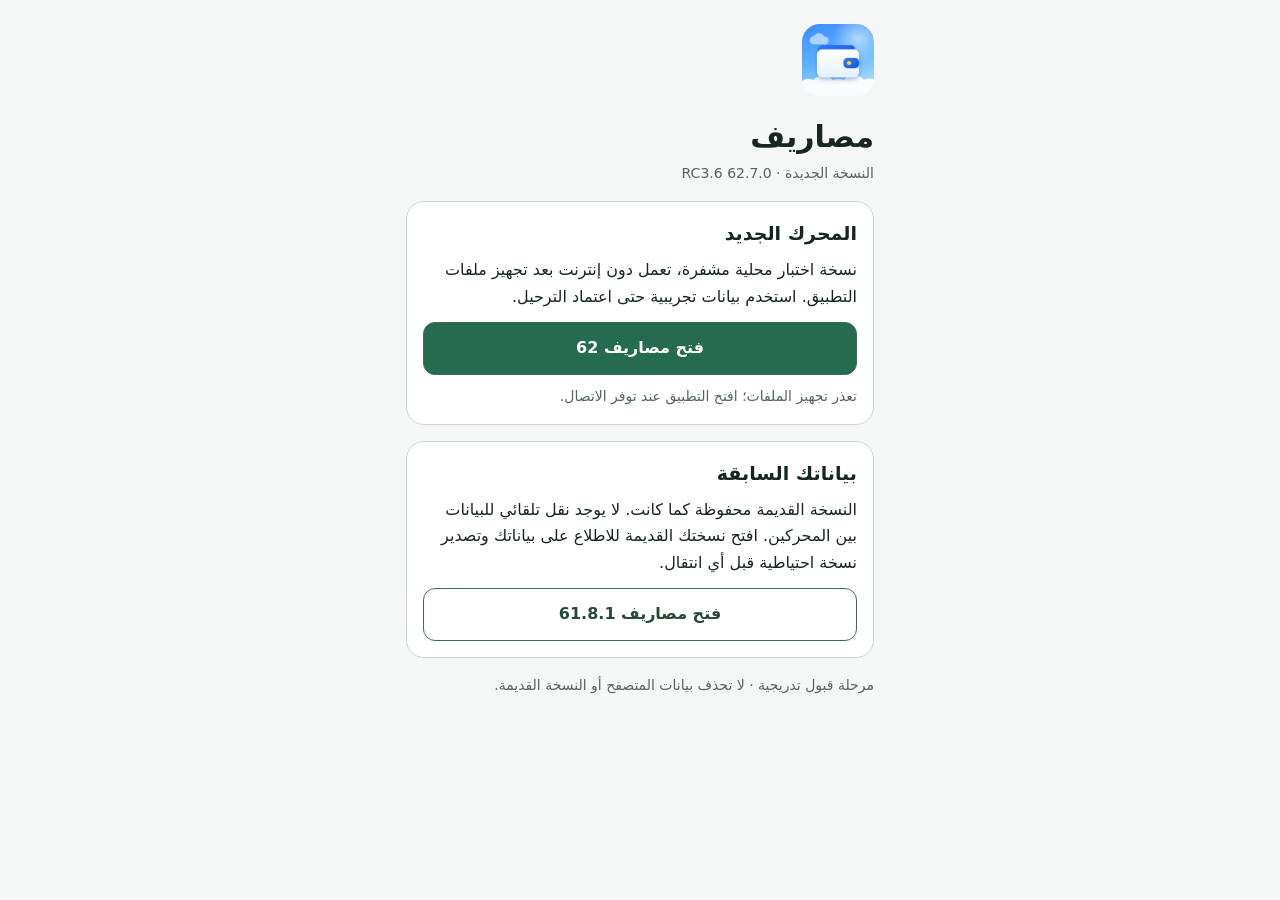
==== commit 9b89ddb0: "Promote exact RC3.6 acceptance preview; preserve 61.8.1 archive and transition gateway" ====
--- a/index.html
+++ b/index.html
@@ -1,6683 +1 @@
-<!doctype html>
-<html lang="ar" dir="rtl">
-<head>
-<meta charset="utf-8">
-<meta name="viewport" content="width=device-width, initial-scale=1, viewport-fit=cover">
-<link rel="manifest" href="manifest.webmanifest">
-<link rel="apple-touch-icon" href="icon-180.png">
-<meta name="theme-color" content="#e5f1f5">
-<meta name="apple-mobile-web-app-capable" content="yes">
-<meta name="mobile-web-app-capable" content="yes">
-<meta name="apple-mobile-web-app-title" content="مصاريف">
-<meta name="apple-mobile-web-app-status-bar-style" content="default">
-<style>[hidden]{display:none!important}html,body{margin:0}
-/* v57.2: less continuous decorative motion */
-.badge .ic,.tic .ic,.logo .ic,.hero::before{animation:none!important}
-
-/* v61.4: shared financial workspace */
-#sheet .actions614{display:flex;gap:8px;flex-wrap:wrap;margin:10px 0}
-#sheet .actions614>.btn-sm{flex:1 1 125px;width:auto;min-width:0;margin:0;min-height:44px;white-space:normal}
-#sheet .account614{margin:0 0 8px;padding:12px;box-shadow:none}
-#sheet .account614 .card-head{align-items:flex-start;gap:8px;flex-wrap:wrap}
-#sheet .account614 .card-title{min-width:0;flex:1 1 120px;overflow-wrap:anywhere}
-#sheet .account614 .card-actions{gap:6px;flex-wrap:wrap}
-#sheet .account614 .card-actions .btn-sm{flex:1 1 75px;min-height:40px;margin:0;white-space:normal}
-#sheet .amt614{font-variant-numeric:tabular-nums;overflow-wrap:anywhere;max-width:100%;unicode-bidi:isolate}
-#sheet .transfer614{display:grid;grid-template-columns:minmax(0,1fr) auto;gap:4px 8px;align-items:center;padding:10px 2px;border-bottom:1px solid var(--line)}
-#sheet .transfer614:last-child{border-bottom:0}
-#sheet .transfer614 .row-main{overflow-wrap:anywhere;min-width:0}
-#sheet .transfer614>.btn-sm{grid-column:1/-1;justify-self:start;width:auto;margin:0;min-height:40px}
-#sheet .page614{display:grid;grid-template-columns:1fr auto 1fr;align-items:center;gap:8px;margin:10px 0}
-#sheet .page614 .btn-sm{width:auto;margin:0;min-height:42px}
-#sheet .page614 .btn-sm:disabled{opacity:.45}
-#sheet .page614 span{font-size:12px;unicode-bidi:isolate;font-variant-numeric:tabular-nums}
-#sheet .kpi614{grid-template-columns:repeat(2,minmax(0,1fr));gap:6px}
-#sheet .kpi614 .plan-kpi:last-child{grid-column:1/-1}
-#sheet .kpi614 .plan-kpi{min-width:0;box-shadow:none;padding:10px}
-#sheet .kpi614 b{overflow-wrap:anywhere;font-variant-numeric:tabular-nums}
-.tbar i:not(.warn):not(.over){background:var(--accent,#2463bb)}
-.tbar{background:var(--line)}
-#sheet .envr .row-main{min-width:0;overflow-wrap:anywhere}
-#sheet .envr .envh{gap:8px;flex-wrap:wrap}
-#sheet .envr .envh>b{font-variant-numeric:tabular-nums}
-#sheet .envr .btn-sm{min-height:40px}
-#sheet .bud-row input{min-width:0;max-width:100%}
-
-#sheet .workspace-net614{background:var(--soft);color:var(--fg);border:1px solid var(--line);box-shadow:none;gap:12px;flex-wrap:wrap;border-radius:var(--r611)}
-#sheet .workspace-net614 b{color:var(--fg);font-variant-numeric:tabular-nums;unicode-bidi:isolate;overflow-wrap:anywhere}
-#sheet .workspace-net614.neg b{color:var(--bad)}
-#sheet .workspace-net614 .cur,#sheet .workspace-net614 small,#sheet .workspace-net614 .sx-y{color:var(--muted)!important}
-#sheet .kpi614{display:grid;margin:8px 0}
-#sheet .kpi614 .plan-kpi{display:flex;flex-direction:column;gap:4px;border:1px solid var(--line);border-radius:var(--r611);background:var(--surface)}
-#sheet .kpi614 .plan-kpi small{color:var(--muted);line-height:1.45;font-size:12px}
-#sheet .kpi614 .plan-kpi b{font-size:16px;line-height:1.35;unicode-bidi:isolate}
-#sheet .search614{display:flex;align-items:flex-end;gap:8px;margin:8px 0}
-#sheet .search614 .field{flex:1;min-width:0;margin:0}
-#sheet .search614>.btn-sm{width:auto;min-width:64px;min-height:44px;margin:0}
-#sheet .env-sum .row{min-height:40px;padding-block:8px}
-
-
-/* v61.8 visual privacy — not encryption */
-.q618privacy .q618masked{visibility:hidden!important}.q618privacy :is(#app,#scrim,#toast) :is(input:not([type=checkbox]):not([type=radio]),textarea,select){color:transparent!important;text-shadow:none!important;-webkit-text-fill-color:transparent!important;caret-color:var(--accent)}
-.q618privacy :is(#app,#scrim) :is(canvas,svg:not(.ic),[role=img],progress,meter,.iv-ch,.wr-bar,.an-bar,.bar,.progress,.ring,.chart){visibility:hidden!important}
-/* v61.7.1 */
-[data-eedit]{touch-action:pan-y}.q6171record{width:100%;text-align:start;display:flex;justify-content:space-between;gap:8px;overflow-wrap:anywhere}.q6171record small{flex:none;color:var(--muted)}#q617mask[aria-pressed="true"]{color:var(--accent);border-color:var(--accent)}
-</style>
-<title>مصاريف</title>
-<script>window.__pwa=true;window.__bip=null;window.addEventListener("beforeinstallprompt",function(e){e.preventDefault();window.__bip=e;document.dispatchEvent(new Event("pwa-install-ready"))});window.addEventListener("appinstalled",function(){window.__bip=null;document.dispatchEvent(new Event("pwa-install-ready"))});</script>
-<link rel="preconnect" href="https://fonts.googleapis.com"><link rel="preconnect" href="https://fonts.gstatic.com" crossorigin>
-<style>
-:root{color-scheme:light;--body:"IBM Plex Sans Arabic", system-ui, "Segoe UI", Tahoma, sans-serif;--display:"Reem Kufi", "IBM Plex Sans Arabic", system-ui, Tahoma, sans-serif;--bg:hsl(194,54%,93%);--surface:hsl(194,48%,98%);--soft:hsl(167,47%,91%);--line:hsl(194,27%,73%);--accent:hsl(194,65%,29%);--on-accent:#FFFFFF;--bad:#D1432F;--scrim:rgba(20, 32, 28, 0.4);--t-peach:#FFD3B5;--t-mint:#B8F0D0;--t-lilac:#D8CCFF;--t-butter:#FFE48A;--t-sky:#B5DCFF;--k-food:#E07B1F;--k-coffee:#8B5A3A;--k-groceries:#3E9B3E;--k-transport:#2F7BD1;--k-bills:#7458D6;--k-shopping:#D6407F;--k-fun:#15A0AE;--k-health:#D94646;--k-other:#6F7F7A}
-*{box-sizing:border-box}
-body{margin:0;color:var(--fg);font:400 15px/1.6 var(--body);padding-block:18px 128px}
-#app{margin-inline:auto}
-button, input{font:inherit;color:inherit}
-button{cursor:pointer}
-:focus-visible{outline:3px solid var(--accent);outline-offset:2px}
-.num{direction:ltr;unicode-bidi:isolate;display:inline-block;font-variant-numeric:tabular-nums}
-.cur{font-size:0.5em;font-weight:500;margin-inline-start:0.35em}
-.ic{width:22px;height:22px;fill:none;stroke:currentColor;stroke-width:1.9;stroke-linecap:round;stroke-linejoin:round;flex:none}
-.ic.sm{width:18px;height:18px}
-.badge{width:38px;height:38px;border-radius:12px;display:grid;place-items:center;flex:none;color:var(--c);background:color-mix(in srgb, var(--c) 16%, var(--bg))}
-.badge.sm{width:32px;height:32px;border-radius:10px}
-.badge.sm .ic{width:18px;height:18px}
-.top{display:flex;flex-wrap:wrap;align-items:center;justify-content:space-between;gap:8px 12px;margin-bottom:12px}
-.top h1{font:700 28px/1.2 var(--display);margin:0}
-.months{display:flex;align-items:center;gap:2px}
-.months strong{min-width:112px;text-align:center;font-weight:600}
-.icon-btn{width:44px;height:44px;display:grid;place-items:center;background:transparent;border:0;border-radius:12px;color:var(--fg);flex:none}
-.icon-btn:hover:not(:disabled){background:var(--line)}
-.icon-btn:disabled{opacity:0.3;cursor:default}
-.icon-btn.sm{width:40px;height:40px;color:var(--muted)}
-.tabs{display:grid}
-.hero-label{margin:0;font-size:14px}
-.stats div{min-width:0}
-.stats dd.bad{color:var(--hero-bad)}
-.demo{margin:0 0 12px;padding:10px 14px;border-radius:12px;font-size:13.5px}
-.tools{display:flex;flex-wrap:wrap;align-items:center;margin-top:14px;color:var(--muted);font-size:13.5px}
-.chip-btn{display:inline-flex;align-items:center;gap:6px;padding:4px 14px;border-radius:999px}
-h2{font:600 19px/1.3 var(--display);margin:0}
-.section-head{display:flex;justify-content:space-between;align-items:baseline;gap:12px;margin-bottom:8px}
-.section-head span{color:var(--muted);font-size:13px}
-.cat{padding:10px 0 12px;border-bottom:1px solid var(--line)}
-.day-head{display:flex;justify-content:space-between;align-items:baseline;gap:12px}
-.day-head b{font-weight:600}
-.day-head small{color:var(--muted);font-size:13px;margin-inline-start:8px}
-.rows{list-style:none;margin:0;padding:0}
-.row{display:grid;grid-template-columns:auto 1fr auto auto;align-items:center;gap:4px 12px;padding:8px 0;border-bottom:1px solid var(--line)}
-.row-main{min-width:0;overflow-wrap:anywhere}
-.row-main small{display:block;color:var(--muted);font-size:12.5px;line-height:1.4}
-.row-amt{font-weight:600}
-.chip-demo{display:inline-block;margin-inline-start:6px;padding:0 8px;border:1px solid var(--line);border-radius:999px;color:var(--muted);font-size:11.5px}
-.confirm{grid-column:1 / -1;display:flex;flex-wrap:wrap;gap:8px;justify-content:flex-end;padding-bottom:6px}
-.btn-sm{padding:6px 16px;border-radius:10px;border:1.5px solid var(--line);background:var(--surface)}
-.btn-sm.danger{background:var(--bad);border-color:var(--bad);color:#fff}
-:root[data-theme="dark"] .btn-sm.danger{color:#1B0A07}
-@media (prefers-color-scheme: dark){
-:root:not([data-theme="light"]) .btn-sm.danger{color:#1B0A07}
-}
-.card{margin-top:12px}
-.card.done{opacity:0.72}
-.card-head{display:flex;align-items:center;gap:12px}
-.card-title{flex:1;min-width:0;overflow-wrap:anywhere}
-.card-title b{font-weight:600}
-.card-title small{display:block;color:var(--muted);font-size:12.5px;line-height:1.45}
-.card-amt{text-align:end;font-weight:700;font-size:17px}
-.card-amt small{display:block;font-weight:400;color:var(--muted);font-size:12px}
-.pbar{margin-top:12px;border-radius:999px;overflow:hidden}
-.pbar span{display:block;height:100%;border-radius:999px}
-.meta{display:flex;flex-wrap:wrap;justify-content:space-between;gap:2px 12px;margin-top:8px;color:var(--muted);font-size:13px}
-.meta .good{color:var(--accent);font-weight:600}
-.card-actions{display:flex;flex-wrap:wrap;gap:8px;margin-top:10px}
-.card .confirm{margin-top:10px;padding-bottom:0}
-.empty{padding:28px 8px;text-align:center;color:var(--muted)}
-.skel{height:120px;border-radius:20px;background:var(--line);margin-bottom:14px;opacity:0.6}
-.foot{margin:28px 0 0;color:var(--muted);font-size:12.5px}
-.bar{position:fixed;left:0;right:0;bottom:0;z-index:5;padding:18px max(16px, env(safe-area-inset-right, 0px)) calc(14px + env(safe-area-inset-bottom, 0px)) max(16px, env(safe-area-inset-left, 0px))}
-.primary{display:block;width:100%;min-height:52px;border:0;border-radius:14px;background:var(--accent);color:var(--on-accent);font-weight:600;font-size:17px}
-.primary:disabled{opacity:0.6;cursor:default}
-.bar-in{display:flex;gap:10px;margin-inline:auto}
-.bar .primary{flex:1 1 0;width:auto;min-width:0;display:flex;align-items:center;justify-content:center;gap:8px;padding-inline:8px}
-.row-amt.in{color:var(--accent)}
-.btn-sm.danger-out{color:var(--bad);border-color:var(--bad)}
-.bar .ic{width:20px;height:20px;stroke-width:2.4}
-.scrim{position:fixed;inset:0;z-index:20;display:flex;align-items:flex-end;justify-content:center;background:var(--scrim)}
-.sheet{width:100%;max-height:92dvh;overflow-y:auto;background:var(--surface);padding:18px max(18px, env(safe-area-inset-right, 0px)) calc(20px + env(safe-area-inset-bottom, 0px)) max(18px, env(safe-area-inset-left, 0px))}
-.sheet-head{display:flex;justify-content:space-between;align-items:center;margin-bottom:8px}
-.sub{margin:0 0 4px;color:var(--muted);font-size:14px}
-.field{display:block;margin-top:14px}
-.field > span, legend{display:block;margin-bottom:6px;color:var(--muted);font-size:13.5px;padding:0}
-.field input{width:100%;min-height:48px;padding:8px 12px;border:1.5px solid var(--line);border-radius:12px}
-.field input:focus{border-color:var(--accent);outline:none;box-shadow:0 0 0 3px color-mix(in srgb, var(--accent) 30%, transparent)}
-.field input.big{font-weight:700;min-height:60px;direction:ltr;text-align:end}
-fieldset{border:0;margin:14px 0 0;padding:0;min-width:0}
-.chips{display:flex;flex-wrap:wrap;gap:8px}
-.chip{position:relative}
-.chip input, .ico-opt input, .sw input{position:absolute;opacity:0;inset:0;width:100%;height:100%;margin:0;cursor:pointer}
-.chip span{display:inline-flex;align-items:center;gap:8px;min-height:40px;padding:4px 14px;border:1.5px solid var(--line);border-radius:999px}
-.chip input:focus-visible + span{outline:3px solid var(--accent);outline-offset:2px}
-.icons{display:grid;gap:6px}
-.ico-opt{position:relative}
-.ico-opt span{place-items:center;border:1.5px solid var(--line);border-radius:12px}
-.ico-opt input:checked + span{background:color-mix(in srgb, var(--accent) 14%, var(--surface))}
-.ico-opt input:focus-visible + span{outline:3px solid var(--accent);outline-offset:2px}
-.swatches{display:flex;flex-wrap:wrap;gap:10px}
-.sw{position:relative;width:38px;height:38px}
-.sw span{display:block;width:100%;height:100%;border-radius:50%;background:var(--c);border:3px solid var(--surface);box-shadow:0 0 0 1.5px var(--line)}
-.sw input:checked + span{box-shadow:0 0 0 3px var(--fg)}
-.sw input:focus-visible + span{outline:3px solid var(--accent);outline-offset:3px}
-.mrow{display:flex;align-items:center;gap:12px;padding:8px 0;border-bottom:1px solid var(--line)}
-.mrow .nm{flex:1;min-width:0;overflow-wrap:anywhere}
-.mrow small{color:var(--muted)}
-.mrow .confirm{padding:0}
-.err{min-height:22px;margin:10px 0 0;color:var(--bad);font-size:13.5px}
-.sheet .primary{margin-top:6px}
-.sheet .btn-sm{display:block;width:100%;margin-top:10px}
-.sheet .mrow .btn-sm{display:inline-block;width:auto;margin-top:0}
-#toast{position:fixed;left:50%;transform:translateX(-50%);bottom:calc(96px + env(safe-area-inset-bottom, 0px));z-index:30;max-width:calc(100% - 32px);padding:10px 16px;border-radius:12px;background:var(--fg);color:var(--bg);font-size:14px}
-@media (prefers-reduced-motion: no-preference){
-.sheet{animation:rise 0.22s ease-out}
-.pbar span{transition:width 0.4s ease}
-}
-@keyframes rise{from { transform: translateY(24px); opacity: 0.4; } to { transform: none; opacity: 1; }}
-.brand{display:flex;align-items:center}
-.finder{display:grid;grid-template-columns:1fr minmax(0, 140px);gap:8px;margin-top:14px}
-.finder input, .finder select{width:100%;min-width:0;min-height:44px;padding:6px 12px;border:1.5px solid var(--line)}
-.finder input:focus, .finder select:focus{border-color:var(--accent);outline:none;box-shadow:0 0 0 3px color-mix(in srgb, var(--accent) 30%, transparent)}
-.trend{display:grid;grid-template-columns:repeat(6, minmax(0, 1fr));gap:6px;align-items:end;height:160px;margin-top:8px}
-.insight{margin-top:12px;padding:14px;white-space:pre-wrap;overflow-wrap:anywhere}
-.note{margin:8px 0 0;color:var(--muted);font-size:13px}
-.file{position:relative;text-align:center;line-height:28px;cursor:pointer}
-.file input{position:absolute;inset:0;width:100%;height:100%;opacity:0;cursor:pointer}
-.file:focus-within{outline:3px solid var(--accent);outline-offset:2px}
-.logo{width:42px;height:42px;border-radius:14px;background:var(--accent);color:#fff;display:grid;place-items:center;transform:rotate(-6deg);box-shadow:0 8px 16px -8px var(--accent);flex:none}
-.logo .ic{width:22px;height:22px;stroke-width:2.1}
-.top h1{font-size:26px;color:var(--fg)}
-.brand .icon-btn{background:var(--soft);border-radius:14px}
-.months strong{font-size:14px}
-.tabs{gap:8px;padding:0;background:transparent;border-radius:0;margin-bottom:18px}
-.tab{display:flex;flex-direction:column;align-items:center;font-weight:500}
-.tab .ic{width:24px;height:24px}
-.tab[aria-current="page"]{font-weight:600}
-.hero{overflow:hidden;padding:20px 20px 14px}
-.hero::after{content:"";position:absolute;width:170px;height:170px;border-radius:50%;left:-60px;top:-70px}
-.hero > *{position:relative;z-index:1}
-.hero-top{display:flex;align-items:center;justify-content:space-between;gap:12px}
-.hero-total{font-size:42px;margin:0 0 6px}
-.hring{position:relative;width:86px;height:86px;flex:none;display:grid;place-items:center;font-weight:700;font-size:17px}
-.hring .rg{position:absolute;inset:0;width:100%;height:100%;transform:rotate(-90deg)}
-.hring .rt{fill:none;stroke-width:10}
-.hring .rf{fill:none;stroke-width:10;stroke-linecap:round}
-.hring.over .rf{stroke:var(--bad)}
-.stats{display:grid;margin:10px 0 0;padding:0;border:0}
-.stat:first-child{align-items:center;justify-content:space-between;gap:12px}
-.stat dd{margin:2px 0 0;color:var(--fg)}
-.stat:first-child dd{margin:0}
-.stat dd.bad{color:var(--bad)}
-.tone-sky{background:var(--t-sky)}
-.tone-butter{background:var(--t-butter)}
-.tools{justify-content:flex-start;gap:10px}
-.chip-btn{background:var(--soft);border:0}
-.demo{background:var(--t-butter);border:0;color:var(--fg)}
-.section{margin-top:26px}
-h2{font-size:18px}
-.section-head span{background:var(--soft);border-radius:999px;padding:0 10px}
-.tile{display:flex;flex-direction:column;gap:4px;min-width:0}
-.tile .badge{background:#fff;width:42px;height:42px;border-radius:16px}
-.day{margin-top:12px;padding:12px 16px 4px;background:#fff;border:1px solid var(--line)}
-.day-head{border-bottom:0;padding-bottom:2px}
-.rows .row:last-child{border-bottom:0}
-.section > .rows{padding:4px 16px;background:#fff;border:1px solid var(--line)}
-.card .pbar{background:#fff;height:7px}
-.card .btn-sm{background:#fff;border-color:transparent}
-.card .btn-sm.danger{background:var(--bad);color:#fff}
-.ringb{position:relative;width:54px;height:54px;flex:none;display:grid;place-items:center;color:var(--c)}
-.ringb .rg{position:absolute;inset:0;width:100%;height:100%;transform:rotate(-90deg)}
-.ringb .rt{fill:none;stroke:#fff;stroke-width:5}
-.ringb .rf{fill:none;stroke:var(--c);stroke-width:5;stroke-linecap:round}
-.trend{background:var(--soft);border-radius:28px;padding:16px 10px 8px;box-sizing:content-box}
-.insight{background:var(--t-lilac);border:0;border-radius:24px}
-.finder input, .finder select{background:var(--soft);border-color:transparent;border-radius:999px;padding-inline:16px}
-.bar{background:none;pointer-events:none}
-.bar-in{pointer-events:auto;padding:7px;border-radius:999px;box-shadow:0 12px 32px -10px rgba(20, 32, 28, 0.45), 0 0 0 1px var(--line)}
-.bar .primary{border-radius:999px;min-height:50px;font-size:15.5px}
-.primary.alt{background:var(--t-mint);border:0;color:var(--accent)}
-.sheet{border-radius:32px 32px 0 0}
-.field input{background:var(--soft);border-color:transparent}
-.chip span{background:var(--soft);border-color:transparent}
-.ico-opt span{background:var(--soft);border-color:transparent}
-.ico-opt input:checked + span{border-color:var(--accent)}
-.card .btn-sm.pay{background:var(--accent);color:#fff}
-.meta b.bad{color:var(--bad);font-weight:600}
-.icons{grid-template-columns:repeat(auto-fill, minmax(76px, 1fr))}
-.ico-opt span{display:flex;flex-direction:column;align-items:center;justify-content:center;gap:4px;height:auto;min-height:68px;padding:8px 4px;text-align:center}
-.ico-opt span small{font-size:11.5px;line-height:1.3;color:var(--muted)}
-.endrow{display:flex;align-items:center;justify-content:space-between;gap:12px;margin-top:14px;padding-top:12px;border-top:1px dashed rgba(0,0,0,.12)}
-.endrow small{display:block;font-size:12px}
-.endrow b{font-size:16px}
-.sched{margin-top:12px;padding:6px 10px;max-height:360px;overflow:auto}
-.srow{display:grid;grid-template-columns:1.5fr repeat(var(--n,2),1fr);gap:8px;align-items:center;padding:9px 0;border-bottom:1px solid rgba(0,0,0,.06);font-size:13px}
-.srow:last-child{border-bottom:0}
-.srow small{display:block;font-size:11px;opacity:.65}
-.shead{font-size:11px;opacity:.65;position:sticky;top:0;background:#fff}
-.hero{color:#fff}
-.hero.h-inst{background:linear-gradient(135deg, var(--theme-chart2) 0%, #38BDF8 100%)}
-.hero.h-debt{background:linear-gradient(135deg, #FF7A45 0%, var(--theme-chart4) 100%)}
-.hero.h-goal{background:linear-gradient(135deg, #FBBF24 0%, #FB7185 100%)}
-.hero::after{background:rgba(255,255,255,.2)}
-.hero-label, .endrow small{color:rgba(255,255,255,.92);opacity:1}
-.hero-total, .hero-total *, .endrow b{color:#fff}
-.hero .hring .rt{stroke:rgba(255,255,255,.3)}
-.hero .hring .rf{stroke:#fff}
-.hero .hring{color:#fff}
-.endrow{border-top-color:rgba(255,255,255,.4)}
-.endrow .btn-sm{background:#fff;color:var(--fg);border:0;font-weight:600}
-.sched{color:var(--fg)}
-.hero .foot{color:rgba(255,255,255,.9)}
-.hero .demo{background:rgba(255,255,255,.9)}
-.tab{color:var(--fg)}
-.stats{gap:10px}
-.stats.n3{grid-template-columns:repeat(3, minmax(0, 1fr))}
-.stats .stat, .stats .stat:first-child{grid-column:auto;display:block;padding:12px 12px;text-align:start;min-height:74px}
-.stat dt{font-size:12px;color:rgba(20,32,28,.7)}
-.stat dd, .stat:first-child dd{font-weight:800;margin-top:4px}
-.stats.n3 .stat dd{font-size:14.5px}
-.stat.tone-peach{background:var(--t-peach)}
-.stat.tone-sky{background:var(--t-sky)}
-.stat.tone-lilac{background:var(--t-lilac)}
-.stat.tone-butter{background:var(--t-butter)}
-.tile, .tile.wide{grid-column:auto;padding:14px;background:color-mix(in srgb, var(--c) 24%, #fff);min-height:118px;justify-content:space-between}
-.tile.wide .badge{width:42px;height:42px;border-radius:16px}
-.card{padding:16px}
-.card.tone-lilac{background:var(--t-lilac)}
-.card.tone-peach{background:var(--t-peach)}
-.card.tone-mint{background:var(--t-mint)}
-.sched{background:#fff}
-.finder{margin-bottom:16px}
-.addrow{display:flex;gap:10px;margin:14px 0 4px}
-.addrow .primary{flex:1 1 0;min-width:0;display:flex;align-items:center;justify-content:center;gap:8px;min-height:52px;font-size:15px;margin:0}
-.addrow .ic{width:20px;height:20px;stroke-width:2.4}
-.paid-ok{background:var(--t-mint) !important;color:#0B6B4F !important;opacity:1;cursor:default}
-.ask{font-size:17px;font-weight:700;margin:10px 0 4px}
-.ask-sub{color:var(--muted);margin:0 0 14px}
-.yn{display:flex;gap:10px}
-.yn .primary{flex:1 1 0;margin:0;border-radius:18px;min-height:52px}
-.sheet .rp{margin-top:4px}
-.sheet > .primary[data-rp]{margin-top:16px}
-html{scroll-behavior:smooth;-webkit-tap-highlight-color:transparent}
-button, .tile, .card, .row{touch-action:manipulation}
-@media (prefers-reduced-motion: no-preference){
-button{transition:transform .16s cubic-bezier(.3,.7,.4,1.4), background-color .2s, box-shadow .2s, opacity .2s}
-button:active:not(:disabled){transform:scale(.95)}
-.tab{transition:transform .2s cubic-bezier(.3,.7,.4,1.4), background .3s, color .2s}
-#view.enter > *{animation:rise-in .42s cubic-bezier(.22,.9,.3,1) both}
-#view.enter > *:nth-child(2){animation-delay:.05s}
-#view.enter > *:nth-child(3){animation-delay:.1s}
-#view.enter > *:nth-child(4){animation-delay:.15s}
-#view.enter > *:nth-child(n+5){animation-delay:.2s}
-.sched{animation:unfold .35s cubic-bezier(.22,.9,.3,1) both;transform-origin:top}
-.scrim{animation:fade-in .22s ease-out both}
-.scrim .sheet{animation:sheet-up .38s cubic-bezier(.22,1,.36,1) both}
-.scrim.closing{animation:fade-out .2s ease-in both}
-.scrim.closing .sheet{animation:sheet-down .2s ease-in both}
-.card, .tile, .stat{transition:transform .2s ease, box-shadow .2s ease}
-#toast{animation:pop .3s cubic-bezier(.3,.7,.4,1.4) both}
-.pbar span{transition:width .6s cubic-bezier(.22,.9,.3,1)}
-.tb{transition:height .5s cubic-bezier(.22,.9,.3,1)}
-}
-@keyframes rise-in{from { opacity: 0; transform: translateY(14px) scale(.98); } to { opacity: 1; transform: none; }}
-@keyframes unfold{from { opacity: 0; transform: scaleY(.85) translateY(-8px); } to { opacity: 1; transform: none; }}
-@keyframes fade-in{from { opacity: 0; } to { opacity: 1; }}
-@keyframes fade-out{to { opacity: 0; }}
-@keyframes sheet-up{from { transform: translateY(100%); } to { transform: none; }}
-@keyframes sheet-down{to { transform: translateY(100%); }}
-@keyframes pop{from { opacity: 0; transform: translate(-50%, 10px) scale(.9); } to { opacity: 1; transform: translate(-50%, 0); }}
-.tab{min-height:64px;font-size:12px;text-align:center}
-.tab[data-tab="rep"]{background:var(--t-lilac)}
-.tab[data-tab="fix"]{background:var(--t-mint)}
-.tab[data-tab="exp"]{background:var(--t-sky)}
-.tab[data-tab="inst"]{background:var(--t-butter)}
-.tab[data-tab="debt"]{background:var(--t-peach)}
-.tab[data-tab="goal"]{background:var(--t-sky)}
-.hero{background:linear-gradient(135deg, var(--theme-good) 0%, var(--theme-chart3) 100%)}
-.hero.h-rep{background:linear-gradient(135deg, var(--theme-chart1), var(--theme-chart2))}
-.hero.h-fix{background:linear-gradient(135deg, var(--theme-chart3), #84CC16)}
-.hero-sm{font-size:26px;font-weight:700}
-.datebtn{display:flex;align-items:center;border:0;background:transparent;font:inherit;color:var(--fg);cursor:pointer}
-.datebtn .ic{width:18px;height:18px}
-.months{background:var(--t-butter)}
-.selchip{display:flex;align-items:center;justify-content:space-between;gap:10px;margin-top:12px;padding:10px 14px;border-radius:18px;background:var(--t-lilac);font-weight:600;font-size:14px}
-.selchip button{border:0;border-radius:999px;padding:6px 14px;background:#fff;font:inherit;font-size:13px;cursor:pointer}
-.cal-head{display:flex;align-items:center;justify-content:space-between;margin-bottom:10px}
-.cal-grid{display:grid;grid-template-columns:repeat(7, minmax(0, 1fr));gap:6px}
-.cal-w{text-align:center;font-size:11px;color:var(--muted);padding-bottom:2px}
-.cal-d{position:relative;aspect-ratio:1;border:0;border-radius:14px;background:var(--soft);font:inherit;font-weight:600;color:var(--fg);cursor:pointer}
-.cal-d.on{background:linear-gradient(135deg, var(--theme-chart2), var(--theme-chart4));color:#fff}
-.cal-d.today{box-shadow:inset 0 0 0 2px var(--theme-chart2)}
-.cal-d.has::after{content:"";position:absolute;bottom:5px;left:50%;width:5px;height:5px;margin-left:-2.5px;border-radius:50%;background:#FF7A45}
-.cal-d:disabled{opacity:.3}
-#calBody .yn{margin-top:14px}
-.two{display:grid;grid-template-columns:1fr 1fr;gap:10px}
-.card .field input{background:#fff}
-.rpimg{display:block;width:100%;border-radius:12px;border:1px solid var(--line);margin-bottom:10px}
-.fontchips, .pals{display:flex;flex-wrap:wrap;gap:8px}
-.fchip{border:1.5px solid var(--line);border-radius:999px;background:#fff;padding:8px 14px;font-size:14px;cursor:pointer;color:var(--fg)}
-.pal{display:flex;flex-direction:column;align-items:center;gap:4px;width:calc(25% - 6px);min-width:70px;padding:8px 4px;border:2px solid transparent;border-radius:16px;background:var(--soft);font:inherit;font-size:12px;cursor:pointer;color:var(--fg)}
-.pal i{display:block;width:100%;height:34px;border-radius:10px}
-.setlist{display:flex;flex-direction:column;gap:10px;margin-top:6px}
-.setrow{display:flex;align-items:center;gap:12px;width:100%;padding:12px 14px;border:0;border-radius:20px;font:inherit;color:var(--fg);text-align:start;cursor:pointer;min-height:64px}
-.setrow:nth-child(5n+1){background:var(--t-sky)}
-.setrow:nth-child(5n+2){background:var(--t-lilac)}
-.setrow:nth-child(5n+3){background:var(--t-butter)}
-.setrow:nth-child(5n+4){background:var(--t-mint)}
-.setrow:nth-child(5n){background:var(--t-peach)}
-.sr-ic{width:42px;height:42px;border-radius:14px;background:#fff;display:grid;place-items:center;flex:none}
-.sr-t{flex:1;min-width:0}
-.sr-t b{display:block;font-size:16px}
-.sr-t small{color:rgba(20,32,28,.65);font-size:12.5px}
-.sr-ch{font-size:26px;opacity:.5}
-.backbtn{border:0;background:var(--soft);border-radius:999px;padding:8px 16px;font:inherit;font-size:14px;cursor:pointer;margin-bottom:6px;min-height:40px}
-.cx{width:32px;height:32px;border-radius:50%;border:0;background:#fff;font-size:18px;line-height:1;cursor:pointer}
-.shapes{display:grid;gap:10px;margin-top:8px}
-.shp{display:flex;flex-direction:column;align-items:center;gap:10px;border:2px solid transparent;background:var(--soft);font:inherit;cursor:pointer;color:var(--fg)}
-.shp i{display:block;background:linear-gradient(135deg, var(--theme-chart2), var(--theme-chart4))}
-.shape-circle .tab{aspect-ratio:1 / 1;min-height:0;border-radius:50% !important;padding:8px 6px;justify-content:center;font-size:11px;line-height:1.25;width:100%;max-width:104px;margin-inline:auto}
-.shape-square .tab{aspect-ratio:1 / 1;min-height:0;border-radius:14px !important;justify-content:center;font-size:12px}
-.shape-rect .tab{flex-direction:row;justify-content:flex-start;gap:10px;min-height:52px;padding:8px 14px;border-radius:12px !important;font-size:13.5px}
-.grab{width:40px;height:5px;border-radius:3px;background:rgba(20,32,28,.18);margin:-4px auto 8px;touch-action:none}
-.sheet-head{touch-action:none}
-.sheet{overscroll-behavior:contain}
-.bar-in{background:rgba(255,255,255,.72);border-top:1px solid rgba(255,255,255,.6)}
-.hero-total{letter-spacing:-.02em;line-height:1.05}
-h1, h2{letter-spacing:-.01em}
-.btn-sm, .chip-btn{min-height:44px}
-button:active:not(:disabled){transition-duration:.08s}
-@media (prefers-reduced-motion: reduce){
-#view.enter > *, .sched, .scrim .sheet, .scrim.closing .sheet{animation:none !important}
-.scrim, .scrim.closing{animation-duration:.15s !important}
-}
-@media (prefers-reduced-transparency: reduce){
-.bar-in{background:#fff}
-}
-html{background:#fff}
-body{background:transparent !important}
-.tic{position:relative;display:grid;place-items:center;width:36px;height:36px;border-radius:12px;flex:none}
-.tab{padding:8px 2px 6px;gap:3px}
-.tab .tl{line-height:1.2}
-.hero{position:relative}
-.hero::before{content:"";position:absolute;inset:0;z-index:0;background:linear-gradient(115deg, transparent 38%, rgba(255,255,255,.28) 50%, transparent 62%);background-size:260% 100%;background-position:140% 0;pointer-events:none}
-.stat, .card, .tile, .day, .section > .rows{box-shadow:0 10px 26px -18px rgba(40, 50, 90, .35)}
-.card, .stat, .tile{border:1px solid rgba(255,255,255,.6)}
-.hero-total{font-weight:800}
-.glass :is(.stat,.card,.tile,.day,.tab:not([aria-current="page"]),.setrow,.shp,.pal,.fchip,.crow,.backbtn,.chip-btn,.sched,.glassrow,.section > .rows,.finder input,.finder select,.field input){border:1px solid rgba(255,255,255,.7) !important}
-.glass .tone-peach{--gc:var(--t-peach)}
-.glass .tone-mint{--gc:var(--t-mint)}
-.glass .tone-lilac{--gc:var(--t-lilac)}
-.glass .tone-butter{--gc:var(--t-butter)}
-.glass .tone-sky{--gc:var(--t-sky)}
-.glass .tile{--gc:color-mix(in srgb, var(--c) 40%, #fff)}
-.glass .tab{--gc:var(--t-sky)}
-.glass .tab:nth-child(2){--gc:var(--t-butter)}
-.glass .tab:nth-child(3){--gc:var(--t-peach)}
-.glass .tab:nth-child(4){--gc:var(--t-lilac)}
-.glass .tab:nth-child(5){--gc:var(--t-mint)}
-.glass .btn-sm, .glass .card .btn-sm{background:rgba(255,255,255,.55)}
-.glassrow{display:flex;align-items:center;justify-content:space-between;gap:12px;width:100%;margin-top:14px;padding:12px 14px;border:0;border-radius:18px;background:var(--soft);font:inherit;color:var(--fg);text-align:start;cursor:pointer}
-.gr-t b{display:block;font-size:15px}
-.gr-t small{color:var(--muted);font-size:12.5px}
-.sw-knob{width:50px;height:30px;border-radius:99px;background:#CBD5E1;padding:3px;flex:none;transition:background .25s}
-.sw-knob i{display:block;width:24px;height:24px;border-radius:50%;background:#fff;box-shadow:0 2px 6px rgba(0,0,0,.25);transition:transform .3s cubic-bezier(.3,1.5,.5,1)}
-.glassrow.on .sw-knob{background:var(--accent)}
-.glassrow.on .sw-knob i{transform:translateX(-20px)}
-.shp .tic{width:52px;height:52px;font-size:0}
-.shp .tic .ic{width:26px;height:26px}
-.pv-default{border-radius:16px;background:color-mix(in srgb, var(--accent) 16%, #fff);color:var(--accent)}
-@media (prefers-reduced-motion: no-preference){
-.badge .ic, .tic .ic{animation:icfloat 3.8s ease-in-out infinite;transform-origin:center}
-.row:nth-child(2n) .badge .ic, .card:nth-child(2n) .badge .ic, .tab:nth-child(2n) .tic .ic{animation-delay:-1.3s}
-.row:nth-child(3n) .badge .ic, .card:nth-child(3n) .badge .ic, .tab:nth-child(3n) .tic .ic{animation-delay:-2.4s}
-.tab[aria-current="page"] .tic .ic{animation:icpop .7s cubic-bezier(.3,1.6,.5,1), icfloat 3.8s ease-in-out .7s infinite}
-.tab[aria-current="page"] .tic .ic *{stroke-dasharray:1;animation:icdraw .8s ease-out both}
-#view.enter .ic *{stroke-dasharray:1;animation:icdraw .9s ease-out both}
-button .ic{transition:transform .25s cubic-bezier(.3,1.6,.5,1)}
-button:active:not(:disabled) .ic{transform:scale(.82) rotate(-10deg)}
-.tab:hover .tic .ic{transform:translateY(-2px) rotate(-6deg)}
-.addrow .ic, .bar .ic{animation:none}
-.addrow button:hover .ic, .bar button:hover .ic{transform:rotate(90deg)}
-.logo .ic{animation:icwobble 5s ease-in-out infinite}
-.hero::before{animation:shine 6s ease-in-out 1s infinite}
-#view.enter .stat{animation:rise-in .5s cubic-bezier(.22,.9,.3,1) both}
-#view.enter .stat:nth-child(2){animation-delay:.08s}
-#view.enter .stat:nth-child(3){animation-delay:.16s}
-#view.enter .stat:nth-child(4){animation-delay:.24s}
-#view.enter .pbar span{animation:grow .9s cubic-bezier(.22,.9,.3,1) both}
-.setrow, .shp, .pal, .fchip, .glassrow{transition:transform .2s cubic-bezier(.3,1.5,.5,1), background-color .25s, border-color .2s}
-.setrow:active, .shp:active, .pal:active{transform:scale(.97)}
-.setlist .setrow{animation:rise-in .45s cubic-bezier(.22,.9,.3,1) both}
-.setlist .setrow:nth-child(2){animation-delay:.05s}
-.setlist .setrow:nth-child(3){animation-delay:.1s}
-.setlist .setrow:nth-child(4){animation-delay:.15s}
-.setlist .setrow:nth-child(5){animation-delay:.2s}
-}
-@keyframes icfloat{0%, 100% { transform: translateY(0) rotate(0); } 50% { transform: translateY(-2px) rotate(3deg); }}
-@keyframes icpop{0% { transform: scale(.4) rotate(-30deg); } 60% { transform: scale(1.25) rotate(8deg); } 100% { transform: scale(1) rotate(0); }}
-@keyframes icdraw{from { stroke-dashoffset: 1; } to { stroke-dashoffset: 0; }}
-@keyframes icwobble{0%, 90%, 100% { transform: rotate(0); } 94% { transform: rotate(-14deg); } 97% { transform: rotate(10deg); }}
-@keyframes shine{0% { background-position: 140% 0; } 45%, 100% { background-position: -40% 0; }}
-@keyframes grow{from { width: 0; }}
-:root{--fg:#0B1220;--muted:#566074;--lg-edge:1px solid rgba(255,255,255,.72);--lg-rim:inset 0 1px 0 rgba(255,255,255,.95), inset 0 -1px 1px rgba(255,255,255,.35), inset 0 0 24px rgba(255,255,255,.2);--lg-drop:0 16px 34px -18px rgba(40,50,130,.5);--spec:radial-gradient(120% 75% at 12% -18%, rgba(255,255,255,.9), rgba(255,255,255,0) 55%)}
-.tabs{position:relative}
-.tab[data-tab="exp"]{--c:var(--ui-accent611)}
-.tab[data-tab="inst"]{--c:var(--theme-warn)}
-.tab[data-tab="debt"]{--c:var(--theme-bad)}
-.tab[data-tab="rep"]{--c:var(--theme-alt)}
-.tab[data-tab="fix"]{--c:var(--theme-good)}
-.tab[data-tab="goal"]{--c:var(--theme-chart3)}
-html.glass :is(.stat, .card, .tile, .day, .sched, .section > .rows, .setrow, .shp, .pal, .crow, .glassrow, .chip-btn, .backbtn, .fchip, .finder input, .finder select, .field input, .repsel, .datebtn){border:var(--lg-edge) !important;box-shadow:var(--lg-rim), var(--lg-drop) !important}
-html.glass .tab:not([aria-current="page"]){--gc:color-mix(in srgb, var(--c) 38%, #fff);box-shadow:var(--lg-rim), 0 12px 26px -16px color-mix(in srgb, var(--c) 80%, transparent) !important}
-.tab{position:relative;z-index:1;border-radius:24px !important;border:1px solid transparent;transition:color .3s, transform .2s}
-.tab[aria-current="page"]{background:transparent !important;box-shadow:none !important;color:#fff !important}
-html.glass .tone-peach{--gc:var(--t-peach)}
-html.glass .tone-mint{--gc:var(--t-mint)}
-html.glass .tone-lilac{--gc:var(--t-lilac)}
-html.glass .tone-butter{--gc:var(--t-butter)}
-html.glass .tone-sky{--gc:var(--t-sky)}
-.stats .stat{position:relative;overflow:hidden;border-radius:28px 28px 28px 9px !important}
-.stats .stat:nth-child(2){border-radius:28px 28px 9px 28px !important}
-.stats .stat:nth-child(3){border-radius:9px 28px 28px 28px !important}
-.stats .stat:nth-child(4){border-radius:28px 9px 28px 28px !important}
-.stats .stat::after{content:"";position:absolute;width:74px;height:74px;border-radius:50%;inset-inline-start:-22px;bottom:-30px;background:radial-gradient(circle at 35% 30%, rgba(255,255,255,.9), color-mix(in srgb, var(--gc, #fff) 70%, #fff) 55%, transparent 72%);opacity:.75;pointer-events:none}
-.stats .stat dd{position:relative;z-index:1}
-.tile, .tile.wide{border-radius:30px 30px 30px 10px !important;position:relative;overflow:hidden}
-.tile::after{content:"";position:absolute;width:90px;height:90px;border-radius:50%;inset-inline-end:-26px;bottom:-34px;background:radial-gradient(circle at 35% 30%, rgba(255,255,255,.85), color-mix(in srgb, var(--c) 45%, #fff) 60%, transparent 74%);opacity:.6;pointer-events:none}
-.pbar span{background:linear-gradient(90deg, color-mix(in srgb, var(--c, var(--accent)) 70%, #fff), var(--c, var(--accent))) !important;box-shadow:0 0 10px color-mix(in srgb, var(--c, var(--accent)) 70%, transparent)}
-.card{border-radius:30px !important;position:relative}
-.card.tone-lilac{border-radius:30px 30px 30px 10px !important}
-.card.tone-peach{border-radius:30px 10px 30px 30px !important}
-.day, .section > .rows, .sched{border-radius:28px !important}
-.addrow .primary{border-radius:22px !important;box-shadow:var(--lg-rim), 0 14px 26px -14px color-mix(in srgb, var(--accent) 80%, transparent)}
-.addrow .primary:not(.alt){background:var(--spec), linear-gradient(135deg, var(--accent), color-mix(in srgb, var(--accent) 60%, var(--theme-alt))) !important;color:#fff}
-.addrow .primary.alt{background:var(--spec), linear-gradient(135deg, rgba(255,255,255,.75), rgba(255,255,255,.35)) !important;color:var(--accent);border:var(--lg-edge)}
-.hero{border-radius:34px !important;border:1px solid rgba(255,255,255,.55) !important;box-shadow:var(--lg-rim), 0 26px 44px -22px color-mix(in srgb, var(--c1, var(--ui-accent611)) 80%, transparent) !important}
-.hero.h-exp, .hero.h-inst, .hero.h-debt, .hero.h-goal, .hero.h-rep, .hero.h-fix{background-image:var(--spec), linear-gradient(135deg, var(--hc1, var(--c1, var(--ui-accent611))), var(--hc2, var(--c2, var(--theme-alt)))) !important}
-.hero.h-exp{--hc1:var(--ui-accent611);--hc2:var(--theme-chart3)}
-.hero.h-inst{--hc1:var(--theme-warn);--hc2:var(--theme-bad)}
-.hero.h-debt{--hc1:var(--theme-bad);--hc2:var(--theme-alt)}
-.hero.h-goal{--hc1:var(--theme-good);--hc2:var(--theme-chart3)}
-.hero.h-rep{--hc1:var(--theme-chart2);--hc2:var(--theme-alt)}
-.hero.h-fix{--hc1:var(--theme-good);--hc2:var(--theme-warn)}
-html.glass .sheet{background:var(--spec), linear-gradient(180deg, rgba(255,255,255,.9), rgba(255,255,255,.82)) !important;-webkit-backdrop-filter:blur(18px);backdrop-filter:blur(18px);border:var(--lg-edge);border-bottom:0;box-shadow:0 -20px 60px -20px rgba(30,40,120,.5), inset 0 1px 0 #fff !important;border-radius:36px 36px 0 0 !important}
-html.glass .bar-in{background:var(--spec), rgba(255,255,255,.45) !important;border:var(--lg-edge);box-shadow:var(--lg-rim), 0 20px 40px -18px rgba(30,40,120,.55) !important}
-.catchips{display:flex;flex-wrap:wrap;gap:8px;margin:12px 0}
-.cchip{display:inline-flex;align-items:center;gap:6px;min-height:40px;padding:6px 14px;border-radius:999px;border:1px solid rgba(255,255,255,.7);background:rgba(255,255,255,.6);font:inherit;font-size:13.5px;color:var(--fg);cursor:pointer}
-.cchip .ic{width:18px;height:18px}
-.cchip.all{background:rgba(255,255,255,.35);border-style:dashed}
-.shapes{grid-template-columns:repeat(3, minmax(0, 1fr)) !important}
-.shp{padding:14px 4px !important;border-radius:24px !important;font-size:12.5px}
-@media (prefers-reduced-motion: no-preference){
-@keyframes rise-in{from { opacity: 0; transform: translateY(18px) scale(.97); filter: blur(12px); } to { opacity: 1; transform: none; filter: blur(0); }}
-@keyframes sheet-up{from { transform: translateY(60px) scale(.96); opacity: 0; filter: blur(14px); } to { transform: none; opacity: 1; filter: blur(0); }}
-@keyframes sheet-down{to { transform: translateY(50px) scale(.97); opacity: 0; filter: blur(12px); }}
-.stats .stat, .tile, .card{transition:transform .35s cubic-bezier(.3,1.4,.5,1), box-shadow .3s}
-.stats .stat:active, .tile:active, .card:active{transform:scale(.97)}
-}
-@media (prefers-reduced-motion: reduce){
-}
-@media (prefers-reduced-transparency: reduce){
-html.glass :is(.stat,.card,.tile,.day,.sheet,.bar-in){backdrop-filter:none !important}
-}
-html.glass .card .btn-sm.pay, html.glass .btn-sm.pay{background:linear-gradient(135deg, var(--accent), color-mix(in srgb, var(--accent) 55%, var(--theme-alt))) !important;color:#fff !important;border:0 !important;box-shadow:inset 0 1px 0 rgba(255,255,255,.5), 0 10px 18px -10px var(--accent) !important}
-html.glass .card .btn-sm.paid-ok{background:rgba(48,209,88,.22) !important;color:#0B6B2E !important}
-.tools .chip-btn{flex:0 0 auto}
-.field textarea, .field select{width:100%;min-height:48px;padding:10px 12px;border:1.5px solid var(--line);border-radius:12px;background:var(--soft, var(--theme-soft));font:inherit;color:inherit;resize:none}
-.insight.fc.over{border-inline-start:4px solid var(--theme-bad)}
-.insight.fc{border-inline-start:4px solid var(--theme-good)}
-.fc-t{display:block;font-weight:800;margin-bottom:4px}
-.widget{text-align:center;padding:28px 18px 18px;border-radius:28px 28px 34px 22px;background:linear-gradient(150deg, var(--ui-accent611), var(--theme-chart2) 60%, var(--theme-alt));color:#fff;box-shadow:0 14px 34px rgba(10,132,255,.3);display:grid;gap:14px}
-.widget .addrow{margin:0}
-.widget .chip-btn{justify-self:center}
-html.compact .tabs, html.compact #finder, html.compact .bar, html.compact #monthNav{display:none !important}
-.fchip.on, .pal.on, .shp.on, .cchip.on, .card .btn-sm.on, .glassrow.on{position:relative;background:color-mix(in srgb, var(--accent) 18%, #fff) !important;color:var(--fg) !important;border-color:var(--accent) !important;box-shadow:0 0 0 2px color-mix(in srgb, var(--accent) 35%, transparent) !important;font-weight:700}
-.fchip.on::after, .pal.on::after, .shp.on::after, .cchip.on::after{content:'✓';position:absolute;top:-7px;inset-inline-start:-5px;width:18px;height:18px;border-radius:50%;background:var(--accent);color:#fff;font-size:11px;line-height:18px;text-align:center;font-weight:800}
-.chip input:checked + span{background:color-mix(in srgb, var(--accent) 20%, #fff) !important;color:var(--fg) !important;border-color:var(--accent) !important;font-weight:700;box-shadow:0 0 0 2px color-mix(in srgb, var(--accent) 30%, transparent)}
-.chip input:checked + span::after{content:' ✓';color:var(--accent);font-weight:800}
-.months{border-radius:12px !important;padding:1px !important}
-.months .icon-btn{width:34px !important;height:34px !important;border-radius:10px !important}
-.datebtn{min-height:34px !important;border-radius:10px !important;padding:0 10px !important;gap:6px !important}
-.datebtn, .datebtn span{white-space:nowrap}
-.datebtn .hij{padding-inline-start:8px;border-inline-start:1px solid var(--line)}
-.field input[type=date]{-webkit-appearance:none;appearance:none;display:block;height:46px;min-height:46px !important;line-height:46px;padding:0 12px;max-width:100%}
-.field input[type=date]::-webkit-date-and-time-value{text-align:start;min-height:1.2em}
-.bud-list{margin:4px 0 10px}
-.bud-row{display:flex;align-items:center;gap:10px;padding:7px 2px;border-bottom:1px solid var(--line)}
-.bud-row .badge{width:30px;height:30px;flex:0 0 30px;border-radius:10px;display:grid;place-items:center;background:color-mix(in srgb, var(--c) 16%, #fff)}
-.bud-n{flex:1;font-size:14px;font-weight:600}
-.bud-row input{width:104px;min-height:36px;padding:4px 10px;border:1.5px solid var(--line);border-radius:10px;background:var(--soft, var(--theme-soft));font:inherit;text-align:end}
-.bud-row input:focus{outline:none;border-color:var(--accent)}
-.an-rows .row{padding:8px 12px}
-.an-sec .section-head span{font-weight:800}
-.an-net{display:flex;justify-content:space-between;align-items:center;padding:14px 16px;margin:12px 0;border-radius:18px;background:linear-gradient(135deg, var(--theme-good), var(--ui-accent611));color:#fff;font-weight:700}
-.an-net.neg{background:linear-gradient(135deg, var(--theme-bad), var(--theme-warn))}
-.an-net b{font-size:20px}
-.an-tips{margin:0;padding-inline-start:18px;line-height:1.9;font-size:14px}
-.hub{display:grid;grid-template-columns:1fr 1fr;gap:10px;margin-bottom:6px}
-.hubt{display:grid;text-align:start;border:0;color:#fff;background:linear-gradient(140deg, var(--g), var(--g2));box-shadow:0 10px 24px -12px var(--g);font:inherit;cursor:pointer;transition:transform .15s}
-.hubt:active{transform:scale(.96)}
-.hubi{border-radius:12px;background:rgba(255,255,255,.25);display:grid;place-items:center}
-.hubi .ic{width:20px;height:20px;color:#fff}
-.hubt small{font-size:12px;opacity:.9}
-.tripcard{display:grid;gap:6px;width:100%;text-align:start;padding:14px;margin-top:10px;border:1.5px solid var(--line);border-radius:18px;background:var(--soft, var(--theme-soft));font:inherit;color:inherit;cursor:pointer}
-.tc-top{display:flex;justify-content:space-between;align-items:center}
-.tc-top b{font-size:16px}
-.tc-top small, .tc-d{font-size:12.5px;opacity:.75}
-.tbar{display:block;height:8px;border-radius:99px;background:rgba(0,0,0,.08);overflow:hidden}
-.tbar.big{height:12px;margin:10px 0}
-.tbar i{display:block;height:100%;border-radius:99px;background:linear-gradient(90deg, var(--theme-good), var(--ui-accent611))}
-.tbar i.warn{background:var(--theme-warn)}
-.tbar i.over{background:var(--theme-bad)}
-.insight.due{border-inline-start:4px solid var(--theme-warn)}
-.cmpl{display:flex;gap:14px;font-size:12px;margin:6px 0}
-.cmp-k{display:flex;align-items:center;gap:5px}
-.cmp-k i{width:10px;height:10px;border-radius:3px}
-.cmp-b i.a, .cmp-k i.a{background:var(--accent)}
-.cmp-b i.b, .cmp-k i.b{background:#B6BCC8}
-.cmp-r{margin:10px 0}
-.cmp-h{display:flex;justify-content:space-between;font-size:13.5px;font-weight:600;margin-bottom:4px}
-.cmp-h .up{color:var(--theme-bad)}
-.cmp-h .dn{color:#1F9D49}
-.cmp-b{height:7px;margin-top:3px}
-.cmp-b i{display:block;height:100%;border-radius:99px;min-width:2px}
-.streak{display:flex;align-items:center;gap:12px;padding:12px 16px;border-radius:18px;background:linear-gradient(135deg, #FFE7B8, #FFD1DC)}
-.streak b{font-size:38px;color:#C2410C}
-#sheet .two{display:grid;grid-template-columns:1fr 1fr;gap:10px}
-.tabs{grid-template-columns:repeat(4, minmax(0, 1fr)) !important}
-.tab[data-tab="oblig"]{background:var(--t-butter);--c:var(--theme-warn)}
-.seg{display:flex;gap:4px;padding:4px;margin-bottom:12px;background:var(--soft, var(--theme-soft));border-radius:14px}
-.seg-b{flex:1;min-height:38px;border:0;border-radius:11px;background:transparent;font:inherit;font-weight:700;font-size:14px;color:inherit;cursor:pointer}
-.seg-b.on{background:#fff;box-shadow:0 2px 8px rgba(0,0,0,.12);color:var(--accent)}
-.today{display:grid;gap:2px;padding:16px 18px;margin:12px 0;border-radius:24px 24px 28px 18px;background:linear-gradient(140deg, var(--theme-good), var(--ui-accent611));color:#fff}
-.today.neg{background:linear-gradient(140deg, var(--theme-bad), var(--theme-warn))}
-.today.empty{background:var(--soft, var(--theme-soft));color:inherit;box-shadow:none}
-.showmore{display:block;margin:10px auto 0}
-.hub-h{font-size:13px;opacity:.65;margin:14px 2px 6px;font-weight:700}
-.hubt{padding:10px 12px !important;grid-template-columns:auto 1fr;align-items:center;gap:8px !important;border-radius:16px 16px 20px 12px !important}
-.hubt:first-child{grid-column:auto !important}
-.hubt b{font-size:13px !important}
-.hubt .hubi{width:28px;height:28px}
-.note.bad{color:var(--theme-bad);font-weight:700}
-.yr{display:flex;align-items:flex-end;gap:4px;height:110px;margin:14px 0 4px}
-.yr-c{flex:1;height:100%;display:flex;flex-direction:column;justify-content:flex-end;align-items:center;gap:3px;font-size:10.5px;opacity:.9}
-.yr-c i{width:100%;min-height:2px;border-radius:5px 5px 2px 2px;background:linear-gradient(180deg, var(--accent), var(--theme-alt))}
-#lock{position:fixed;inset:0;z-index:9999;display:grid;place-items:center;background:linear-gradient(160deg, var(--ui-accent611), var(--theme-chart2) 55%, var(--theme-alt));color:#fff}
-.lk{display:grid;gap:12px;width:min(300px, 86vw);text-align:center}
-.lk b{font-size:30px}
-.lk input{text-align:center;font-size:28px;letter-spacing:8px;min-height:56px;border:0;border-radius:16px;background:rgba(255,255,255,.9);color:#111}
-#lkErr{color:#FFD1D9;min-height:20px;margin:0}
-html.hide-nums:not(.peek) :is(.hero b, .hero-total, .num, .row-amt, .t-amt, .card-amt, .stat dd, .an-net b, .trip-hero b, .t-v, .stats dd, .t-lim){filter:blur(7px)}
-html, body{width:100%;min-height:100dvh;-webkit-text-size-adjust:100%}
-body{padding-top:max(12px, env(safe-area-inset-top, 0px));padding-bottom:calc(120px + env(safe-area-inset-bottom, 0px));padding-left:max(12px, env(safe-area-inset-left, 0px));padding-right:max(12px, env(safe-area-inset-right, 0px))}
-#app{width:100%}
-.bar-in{max-width:none}
-@media (min-width: 700px){
-#app, .bar-in{max-width:560px}
-}
-.brand{gap:6px}
-.brand .icon-btn{flex:0 0 auto}
-.hero-sum{display:flex;justify-content:space-between;gap:8px;border-top:1px dashed rgba(255,255,255,.4);font-size:12.5px}
-.hero-sum span{display:grid;gap:1px}
-.hero-sum b{font-size:14.5px}
-.sq{width:100%;min-height:48px;padding:8px 16px;border:1.5px solid var(--line);border-radius:999px;background:var(--soft, var(--theme-soft));font:inherit;margin-bottom:10px}
-#exT{width:100%;padding:10px;border:1.5px solid var(--line);border-radius:12px;background:var(--soft, var(--theme-soft));font:12px/1.5 monospace;margin:8px 0;direction:rtl}
-.datebtn, .datebtn span, .datebtn .hij{font-size:12.5px !important;font-weight:700 !important}
-.datebtn .hij{opacity:1}
-html.perf *, html.perf *::before, html.perf *::after{animation-iteration-count:1 !important}
-html.perf .hero::before{display:none !important}
-.bnpl-i{display:inline-grid;place-items:center;width:20px;height:20px;border-radius:7px;color:#fff;vertical-align:middle;margin-inline-end:4px}
-.bnpl-i svg{stroke:#fff}
-.hero.h-exp{padding:14px 16px 12px !important;border-radius:26px !important}
-.hero.h-exp .hero-total{font-size:32px !important;margin-bottom:2px !important}
-.hero.h-exp .hring{transform:scale(.8);transform-origin:center}
-.hero.h-exp .hero-sum{margin-top:8px;padding-top:8px}
-.months{max-width:100%;min-width:0;box-sizing:border-box}
-#openCal, .datebtn{min-width:0;overflow:hidden}
-.datebtn span{overflow:hidden;text-overflow:ellipsis}
-@media (max-width: 389px){
-.datebtn, .datebtn span, .datebtn .hij{font-size:11.5px !important}
-.datebtn .hij{padding-inline-start:6px}
-}
-html, body{overflow-x:clip}
-#app{overflow-x:clip}
-html{-webkit-text-size-adjust:100%;text-size-adjust:100%;touch-action:manipulation}
-input, select, textarea, .field input, .bud-row input{font-size:16px !important}
-#app, .sheet, #sheet{max-width:100vw;box-sizing:border-box}
-img, svg{max-width:100%}
-@media (max-width: 359px){
-.hero.h-exp .hero-total{font-size:28px !important}
-.hero-sum{font-size:11.5px}
-.tab .tl{font-size:11px}
-.datebtn, .datebtn span, .datebtn .hij{font-size:10.5px !important}
-}
-#toast{pointer-events:none}
-html.perf .ic, html.perf .ic *, html.perf .tic, html.perf .badge, html.perf .hubi, html.perf .hubi *{animation:none !important}
-[hidden]{display:none !important}
-.replast{display:flex;align-items:center;gap:6px;width:100%;border:1.5px dashed var(--line);background:var(--soft);color:var(--fg);border-radius:14px;padding:9px 12px;font:inherit;font-size:13.5px;cursor:pointer;margin-bottom:8px;text-align:start}
-.row.editable{cursor:pointer}
-.row.editable:active{opacity:.7}
-.hero-goal{margin-top:8px;padding-top:8px;border-top:1px dashed rgba(255,255,255,.4);font-size:12.5px;color:#fff}
-.hero-goal small{opacity:.92}
-#pbQ{margin-bottom:8px}
-html.dark{color-scheme:dark;--bg:var(--ui-bg611);--surface:var(--ui-surface611);--soft:var(--theme-soft);--fg:var(--theme-soft);--muted:#a1a1aa;--line:var(--ui-line611);--scrim:rgba(0,0,0,.55);--spec:radial-gradient(120% 70% at 15% 0%, rgba(255,255,255,.07), transparent 60%);--lg-rim:inset 0 1px 0 rgba(255,255,255,.1);--lg-edge:1px solid rgba(255,255,255,.09);--lg-drop:0 14px 30px -18px rgba(0,0,0,.8)}
-html.dark, html.dark body{background:var(--ui-bg611) !important;color:var(--fg)}
-html.dark :is(.stat, .card, .tile, .day, .sched, .section > .rows, .setrow, .shp, .pal, .crow, .glassrow, .chip-btn, .backbtn, .fchip, .finder input, .finder select, .field input, .field select, .repsel, .datebtn, .tab:not([aria-current="page"]), .icon-btn, .bud-row input, .sq, .tripcard, .pbchart, .replast, .months){background:var(--spec), linear-gradient(135deg, color-mix(in srgb, var(--gc, var(--theme-soft)) 85%, rgba(44,44,46,.7)), color-mix(in srgb, var(--gc, var(--theme-soft)) 55%, rgba(28,28,30,.7))) !important;color:var(--fg) !important;border-color:rgba(255,255,255,.09) !important}
-html.dark .tab:not([aria-current="page"]){--gc:color-mix(in srgb, var(--c) 28%, var(--ui-surface611))}
-html.dark .tile, html.dark .glass .tile{--gc:color-mix(in srgb, var(--c) 26%, var(--ui-surface611))}
-html.dark .sheet, html.dark.glass .sheet{background:var(--spec), linear-gradient(180deg, rgba(36,36,40,.94), rgba(24,24,28,.92)) !important;color:var(--fg)}
-html.dark :is(.chip span, .chips label span){background:var(--theme-soft);color:var(--fg);border-color:var(--ui-line611)}
-html.dark .chip input:checked + span{background:color-mix(in srgb, var(--accent, var(--ui-accent611)) 30%, var(--ui-surface611)) !important;color:#fff !important}
-html.dark :is(h1, h2, h3, .row-main, .card-title b, .stat dd, .bud-n, .sr-t b, .section-head h2){color:var(--fg)}
-html.dark :is(small, .note, .sub, .meta, .stat dt, .sr-t small, .row-main small){color:var(--muted) !important}
-html.dark .badge{background:color-mix(in srgb, var(--c) 22%, var(--ui-surface611)) !important}
-html.dark .datebtn .hij{border-color:var(--ui-line611)}
-html.dark #toast{background:var(--theme-soft);color:#111}
-html.dark .bar{background:linear-gradient(180deg, transparent, rgba(11,11,16,.9) 40%) !important}
-html.dark .primary.alt{background:var(--theme-soft) !important;color:var(--theme-chart3) !important}
-html.dark input::placeholder{color:#8e8e93}
-html.dark .demo{background:color-mix(in srgb, var(--theme-warn) 18%, var(--ui-surface611)) !important;color:var(--fg) !important}
-html.dark .seg{background:var(--ui-surface611) !important}
-html.dark .seg-b.on{background:var(--ui-line611) !important;color:#fff !important}
-html.glass:not(.dark) :is(.stat, .card, .tile, .day, .sched, .section > .rows, .setrow, .shp, .pal, .crow, .glassrow, .chip-btn, .backbtn, .fchip, .field input, .repsel, .datebtn, .icon-btn){background:linear-gradient(135deg, color-mix(in srgb, var(--gc, #fff) 34%, rgba(255,255,255,.86)), color-mix(in srgb, var(--gc, #fff) 16%, rgba(255,255,255,.7))) !important;border:1px solid rgba(255,255,255,.8) !important;box-shadow:inset 0 1px 0 rgba(255,255,255,.95), 0 8px 22px -16px rgba(30,40,90,.4) !important}
-html.glass:not(.dark) .tab:not([aria-current="page"]){background:linear-gradient(135deg, color-mix(in srgb, var(--gc) 40%, rgba(255,255,255,.85)), color-mix(in srgb, var(--gc) 20%, rgba(255,255,255,.7))) !important;box-shadow:inset 0 1px 0 rgba(255,255,255,.95), 0 8px 20px -16px rgba(30,40,90,.4) !important}
-html.glass:not(.dark) .bar-in{background:rgba(255,255,255,.9) !important}
-html.glass:not(.dark) .hero{box-shadow:0 14px 30px -20px rgba(40,60,160,.6) !important}
-html.glass:not(.dark) .setrow:nth-child(5n+1){--gc:var(--t-sky)}
-html.glass:not(.dark) .setrow:nth-child(5n+2){--gc:var(--t-lilac)}
-html.glass:not(.dark) .setrow:nth-child(5n+3){--gc:var(--t-butter)}
-html.glass:not(.dark) .setrow:nth-child(5n+4){--gc:var(--t-mint)}
-html.glass:not(.dark) .setrow:nth-child(5n){--gc:var(--t-peach)}
-#view.enter > *, #view.enter .stat, #view.enter .ic *, #view.enter .pbar span{animation:none !important}
-@media (prefers-reduced-motion: no-preference){
-#view.enter{animation:vfade .18s ease-out both}
-}
-@keyframes vfade{from { opacity: .35; } to { opacity: 1; }}
-.splitbox{margin:-2px 0 12px;padding:10px 12px;border-radius:16px;background:color-mix(in srgb, var(--theme-chart3) 11%, transparent);display:grid;gap:6px}
-.splitbox .sb-t{font-size:13px;font-weight:600}
-.splitbox .chips{margin:0}
-.splitbox small{font-size:12.5px;color:#0F766E;font-weight:600;min-height:1em}
-.cfn{margin:6px 0 0;color:var(--theme-bad) !important}
-
-
-/* v26 iOS-style dark icons */
-html.dark { --ictile: linear-gradient(180deg, var(--theme-soft), #19191b); --icrim: inset 0 .5px 0 rgba(255,255,255,.16), 0 1px 2px rgba(0,0,0,.5); }
-
-.tab[data-tab="oblig"] { --c: var(--theme-warn); }
-html.dark :is(.badge, .tic, .sr-ic, .hubi, .bnpl-i), html.dark .bud-row .badge, html.dark .tile .badge {
-  background: var(--ictile) !important; box-shadow: var(--icrim) !important; border: 0 !important; clip-path: none !important; border-radius: 11px !important; animation: none !important; filter: none !important; }
-html.dark :is(.badge, .tic, .sr-ic, .hubi, .bnpl-i)::before, html.dark :is(.badge, .tic, .sr-ic, .hubi, .bnpl-i)::after { display: none !important; }
-html.dark :is(.badge, .tic) .ic { color: var(--c, var(--accent)) !important; animation: none !important; }
-html.dark .tic { border-radius: 12px !important; }
-html.dark .tab[aria-current="page"] .tic { background: rgba(0,0,0,.28) !important; } html.dark .tab[aria-current="page"] .tic .ic { color: #fff !important; }
-html.dark .bnpl-i svg { stroke: currentColor; }
-html.dark .setrow:nth-child(7n+1) .sr-ic { color: var(--ui-accent611); } html.dark .setrow:nth-child(7n+2) .sr-ic { color: var(--theme-bad); } html.dark .setrow:nth-child(7n+3) .sr-ic { color: var(--theme-warn); } html.dark .setrow:nth-child(7n+4) .sr-ic { color: var(--theme-alt); } html.dark .setrow:nth-child(7n+5) .sr-ic { color: var(--theme-good); } html.dark .setrow:nth-child(7n+6) .sr-ic { color: var(--theme-chart3); } html.dark .setrow:nth-child(7n) .sr-ic { color: var(--theme-bad); }
-html.dark .sr-ic .ic { color: inherit; }
-html.dark .hubt { background: var(--surface) !important; color: var(--fg) !important; box-shadow: inset 0 0 0 1px rgba(255,255,255,.06) !important; }
-html.dark .hubt .hubi .ic { color: var(--g) !important; }
-/* Telegram-like navy */
-
-html.dark.navy, html.dark.navy body { background: var(--ui-bg611) !important; }
-html.dark.navy :is(.stat, .card, .tile, .day, .sched, .section > .rows, .setrow, .shp, .pal, .crow, .glassrow, .chip-btn, .backbtn, .fchip, .finder input, .finder select, .field input, .field select, .repsel, .datebtn, .tab:not([aria-current="page"]), .icon-btn, .bud-row input, .sq, .tripcard, .pbchart, .replast, .months) {
-  background: var(--spec), linear-gradient(135deg, color-mix(in srgb, var(--gc, var(--theme-soft)) 70%, rgba(35,46,60,.92)), color-mix(in srgb, var(--gc, var(--theme-soft)) 45%, rgba(35,46,60,.88))) !important; border-color: rgba(255,255,255,.06) !important; }
-html.dark.navy .sheet, html.dark.navy.glass .sheet { background: linear-gradient(180deg, rgba(35,46,60,.97), rgba(28,38,50,.96)) !important; }
-html.dark.navy :is(.chip span, .chips label span) { background: var(--theme-soft); border-color: var(--ui-line611); }
-html.dark.navy .chip input:checked + span { background: color-mix(in srgb, var(--ui-accent611) 32%, var(--ui-surface611)) !important; }
-html.dark.navy .seg { background: #1b2733 !important; } html.dark.navy .seg-b.on { background: #2f4052 !important; }
-html.dark.navy .primary.alt { background: var(--theme-soft) !important; color: #6ab3f3 !important; }
-html.dark.navy .bar { background: linear-gradient(180deg, transparent, rgba(23,33,43,.92) 40%) !important; }
-html.dark.navy .tab:not([aria-current="page"]) { --gc: color-mix(in srgb, var(--c) 18%, var(--ui-surface611)); }
-
-html.dark .btn-sm:not(.danger):not(.pay):not(.on):not(.paid-ok) { background: var(--soft) !important; color: var(--fg) !important; border-color: rgba(255,255,255,.1) !important; }
-html.dark .btn-sm.on { background: color-mix(in srgb, var(--accent, var(--ui-accent611)) 35%, var(--surface)) !important; color: #fff !important; border-color: transparent !important; }
-html.dark .btn-sm.danger { background: rgba(255,69,58,.14) !important; color: #FF6961 !important; border-color: rgba(255,69,58,.3) !important; }
-html.dark .hero .btn-sm:not(.danger):not(.pay):not(.on):not(.paid-ok) { background: rgba(255,255,255,.22) !important; color: #fff !important; border-color: rgba(255,255,255,.35) !important; }
-html.dark .bar-in { background: rgba(28,28,30,.92) !important; border: 0 !important; box-shadow: 0 0 0 1px rgba(255,255,255,.08), 0 14px 30px -12px rgba(0,0,0,.8) !important; }
-html.dark.navy .bar-in { background: rgba(35,46,60,.94) !important; }
-html.dark .stats .stat::after { opacity: .1 !important; }
-
-/* v29 */
-@media (prefers-reduced-motion: no-preference) { }
-.pals { display: grid !important; grid-template-columns: repeat(4, minmax(0, 1fr)); gap: 8px; }
-.pals .pal { width: auto !important; min-width: 0 !important; padding: 8px 4px !important; font-size: 11.5px; line-height: 1.25; text-align: center; }
-.pals .pal i { height: 34px; }
-.pals .pal span { min-height: 2.5em; display: flex; align-items: center; justify-content: center; }
-.modes .pal i { border: 1px solid rgba(0,0,0,.12); }
-.chip-btn.on { background: var(--accent) !important; color: #fff !important; border-color: var(--accent) !important; }
-html.dark :is(.fchip.on, .pal.on, .shp.on, .cchip.on, .glassrow.on, .setrow.on) { background: color-mix(in srgb, var(--accent) 30%, var(--surface)) !important; color: #fff !important; border-color: var(--accent) !important; }
-html.dark .pal span, html.dark .shp span, html.dark .fchip { color: var(--fg) !important; }
-.setrow.on { border: 2px solid var(--accent) !important; }
-.inst-steps { list-style: none; margin: 8px 0 0; padding: 0; display: grid; gap: 10px; }
-.inst-steps li { display: flex; align-items: center; gap: 12px; padding: 12px; border-radius: 16px; background: var(--soft); font-size: 14px; line-height: 1.5; }
-.st-n { width: 26px; height: 26px; border-radius: 50%; background: var(--accent, var(--ui-accent611)); color: #fff; display: grid; place-items: center; font-weight: 800; font-size: 13px; flex: none; }
-.st-i { width: 40px; height: 40px; border-radius: 12px; background: var(--surface); display: grid; place-items: center; flex: none; color: var(--fg); }
-.st-ok { color: var(--ui-accent611); font-size: 13px; } .st-dots { font-size: 22px; }
-.ios-arrow { text-align: center; font-size: 34px; color: var(--ui-accent611); margin-top: 8px; animation: bob 1.2s ease-in-out infinite; }
-@keyframes bob { 50% { transform: translateY(6px); } }
-
-.recchk { display: flex; gap: 10px; align-items: flex-start; padding: 12px; margin: 4px 0 12px; border-radius: 16px; background: color-mix(in srgb, var(--theme-good) 12%, transparent); }
-.recchk input { width: 22px; height: 22px; accent-color: var(--theme-good); flex: none; margin-top: 2px; } .recchk span { display: grid; gap: 2px; } .recchk small { font-size: 12px; color: var(--muted); }
-.mcard { width: 100%; border-radius: 22px; display: block; margin-bottom: 12px; box-shadow: 0 12px 30px -18px rgba(0,0,0,.5); }
-
-.an-h { margin-top: 18px; } .mc-acts { display: flex; gap: 8px; flex-wrap: wrap; margin-bottom: 10px; }
-.smsst{display:block;font-size:12.5px;line-height:1.6;color:var(--muted);margin:-2px 2px 8px}.smsst:empty{display:none}.smsst b{color:var(--accent)}
-.smsst .bad, .jmc .bad, .sx-c .bad{color:var(--bad, var(--theme-bad));font-weight:700}.jmc .good{color:var(--theme-good);font-weight:700}
-.jm-2{display:grid;grid-template-columns:1fr 1fr;gap:10px}.jm-2 .field{min-width:0}
-.jm-pot{display:flex;justify-content:space-between;align-items:baseline;gap:8px;font-weight:800;font-size:17px}.jm-pot small{font-weight:500;font-size:12.5px;opacity:.75}
-.jm-tl{display:flex;gap:5px;overflow-x:auto;padding:4px 0 2px;scrollbar-width:none}.jm-tl::-webkit-scrollbar{display:none}
-.jm-tl i{flex:none;display:grid;justify-items:center;min-width:46px;max-width:84px;padding:5px 7px;border-radius:10px;border:1.5px solid var(--line);font-style:normal;font-size:12px;font-weight:700;white-space:nowrap;overflow:hidden;text-overflow:ellipsis}
-.jm-tl i small{font-weight:500;font-size:10.5px;opacity:.7}.jm-tl i.past{opacity:.45}.jm-tl i.now{border-color:var(--accent)}
-.jm-tl i.me{background:linear-gradient(135deg, var(--theme-good), var(--ui-accent611));color:#fff;border-color:transparent;opacity:1}
-.an-net .cur, .an-net small, .an-net .sx-y{color:rgba(255,255,255,.88) !important}.sx-y{display:block;font-size:12px;font-weight:500;opacity:.85}.sx-sv{background:linear-gradient(135deg, var(--ui-accent611), var(--theme-alt))}.sx-sv small{font-size:12px}
-.sx-w{color:#C26A00;font-weight:600}.sx-ok{align-self:center;color:var(--theme-good);font-weight:700;font-size:13px;margin-inline-end:auto}
-#sheet .sx-c .card-actions{flex-wrap:nowrap;align-items:center}#sheet .sx-c .card-actions .btn-sm{flex:1 1 0;width:auto;min-width:0;margin:0;padding:8px 6px;font-size:13px;min-height:38px}#sheet .sx-c .card-actions .sx-ok{flex:1 1 0;text-align:center}#sheet .sx-c .card-actions .btn-sm:not(.pay){border:1.5px solid var(--line);background:transparent}
-.envr{padding:12px 0;border-bottom:1px solid var(--line);display:grid;gap:7px}.envr:last-child{border-bottom:0}
-.envh{display:grid;grid-template-columns:auto 1fr auto;align-items:center;gap:10px}.envh > b{font-size:13.5px;white-space:nowrap}.envh > b.bad{color:var(--bad, var(--theme-bad))}
-.envr > .btn-sm{justify-self:start;padding:5px 12px;min-height:32px;font-size:12.5px}.envr .card-actions{margin-top:2px}
-.wl-ready{background:color-mix(in srgb, var(--theme-warn) 10%, transparent);border-radius:14px;padding:12px;border:0;margin:6px 0}
-.env-sum .row-amt{font-size:14px}
-.towl{width:100%;margin-top:8px;border:1.5px dashed var(--line);background:transparent;justify-content:center;display:flex;align-items:center;gap:6px}
-.roastb{margin:4px 0 6px}.roast li{font-weight:600}
-.beta{display:inline-block;padding:1px 7px;border-radius:99px;background:var(--theme-warn);color:#fff;font-size:10.5px;font-weight:700;vertical-align:middle}
-.ch-d{display:grid;justify-items:center;padding:6px 0;border-radius:12px;border:1.5px solid var(--line);font-size:15px}.ch-d small{font-size:10.5px;opacity:.65}
-.ch-d.y{background:color-mix(in srgb, var(--theme-warn) 22%, transparent);border-color:transparent}.ch-d.n{background:color-mix(in srgb, var(--theme-bad) 14%, transparent);border-color:transparent;color:var(--theme-bad)}.ch-d.t{border-color:#FFB800}.ch-d.f{opacity:.5}
-.nw-ch{display:flex;align-items:flex-end;gap:5px;height:110px;padding:10px 6px 4px;margin:4px 0 8px;border-radius:18px;background:var(--soft, var(--theme-soft))}
-.nw-c{flex:1;display:flex;flex-direction:column;align-items:center;justify-content:flex-end;height:100%;gap:3px;min-width:0}.nw-c i{display:block;width:70%;max-width:26px;border-radius:7px 7px 3px 3px;background:linear-gradient(180deg, var(--theme-good), var(--ui-accent611))}.nw-c.neg i{background:linear-gradient(180deg, var(--theme-warn), var(--theme-bad))}.nw-c small{font-size:9.5px;opacity:.7}
-.nw-e{color:var(--muted)}[data-nw="edit"]{cursor:pointer}
-.ishare{margin:12px 0 4px;padding:13px 14px;border-radius:18px;background:var(--soft, var(--theme-soft));display:grid;gap:7px}.ish-h{display:flex;justify-content:space-between;align-items:center;gap:8px;font-size:13.5px;font-weight:600}.ish-h b{font-size:20px;color:var(--theme-good)}.ish-h b.warn{color:#C26A00}.ish-h b.over{color:var(--theme-bad)}.ishare > small{font-size:12px;color:var(--muted)}
-.ish-bar{position:relative;height:9px;border-radius:99px;background:rgba(127,127,127,.18)}.ish-bar i{display:block;height:100%;border-radius:99px;background:var(--theme-good)}.ish-bar i.warn{background:var(--theme-warn)}.ish-bar i.over{background:var(--theme-bad)}.ish-bar u{position:absolute;top:-3px;bottom:-3px;inset-inline-start:33%;width:2px;background:var(--fg);opacity:.5;border-radius:2px}
-#sheet .envr > .btn-sm{width:auto;justify-self:start;margin:0}#sheet .envr .card-actions{flex-wrap:nowrap}#sheet .envr .card-actions .btn-sm{flex:1 1 0;width:auto;min-width:0;margin:0;padding:7px 6px;min-height:36px;font-size:13px}#sheet .envr .card-actions .btn-sm:not(.pay){border:1.5px solid var(--line);background:transparent}
-.hcats{display:grid;grid-template-columns:repeat(4, minmax(0, 1fr));gap:7px;margin-top:10px;padding-top:10px;border-top:1px dashed rgba(255,255,255,.4)}
-.hcats.all{border:0;margin:0;padding:0;grid-template-columns:repeat(3, minmax(0, 1fr));gap:10px}
-.hcat{all:unset;box-sizing:border-box;cursor:pointer;display:grid;justify-items:center;align-content:start;gap:3px;padding:9px 4px 8px;border-radius:16px;background:rgba(255,255,255,.22);box-shadow:inset 0 0 0 1px rgba(255,255,255,.28);min-width:0;text-align:center;transition:transform .15s}
-.hcat:active{transform:scale(.95)}
-.hc-i{width:30px;height:30px;border-radius:11px;display:grid;place-items:center;background:#fff;color:var(--c, #64748B);box-shadow:0 4px 10px -6px rgba(0,0,0,.35)}.hc-i svg{width:17px;height:17px}
-.hc-n{font-size:10.5px;opacity:.9;max-width:100%;overflow:hidden;text-overflow:ellipsis;white-space:nowrap}
-.hc-a{font-size:13.5px;font-weight:800;line-height:1.1}
-.hc-bar{display:block;width:78%;height:4px;border-radius:99px;background:rgba(255,255,255,.35);overflow:hidden}.hc-bar i{display:block;height:100%;border-radius:99px;background:#fff}
-.hcat.warn .hc-bar i{background:var(--theme-warn)}.hcat.over{box-shadow:inset 0 0 0 2px var(--theme-bad)}.hcat.over .hc-bar i{background:var(--theme-bad)}
-.hcats.all .hcat{background:color-mix(in srgb, var(--c) 14%, var(--soft, var(--theme-soft)));box-shadow:none;color:var(--fg);padding:12px 4px}.hcats.all .hc-bar{background:rgba(127,127,127,.2)}.hcats.all .hc-bar i{background:var(--c)}.hcats.all .hc-i{background:color-mix(in srgb, var(--c) 22%, #fff)}
-.hal-chip{all:unset;cursor:pointer;display:inline-flex;align-items:center;gap:6px;margin-top:10px;padding:5px 11px;border-radius:99px;background:rgba(255,255,255,.22);font-size:12px;font-weight:700}
-.hal-chip i, .al-list i{width:8px;height:8px;border-radius:50%;background:var(--theme-warn);flex:none}.hal-chip i.lv2, .al-list .lv2 i{background:var(--theme-bad)}
-.al-list{list-style:none;margin:0;padding:0;display:grid;gap:8px}.al-list li{display:flex;align-items:flex-start;gap:10px;padding:12px 14px;border-radius:14px;background:var(--soft, var(--theme-soft));font-size:14px;line-height:1.55}.al-list li i{margin-top:7px}
-.cd-hero{display:flex;align-items:center;gap:14px;padding:16px;border-radius:20px;background:linear-gradient(135deg, color-mix(in srgb, var(--c) 85%, #000 0%), color-mix(in srgb, var(--c) 55%, #fff 0%));color:#fff;margin-bottom:10px;box-shadow:0 12px 26px -16px var(--c)}
-.cd-i{width:54px;height:54px;border-radius:18px;display:grid;place-items:center;background:rgba(255,255,255,.25);flex:none}.cd-i svg{width:28px;height:28px}
-.cd-hero small{display:block;font-size:12.5px;opacity:.9}.cd-hero b{font-size:26px;font-weight:800}
-.cd-env{padding:12px 14px;border-radius:16px;background:var(--soft, var(--theme-soft));display:grid;gap:7px;margin-bottom:10px}.cd-env > small{font-size:12px;color:var(--muted)}.cd-env .ish-h b{font-size:15px}
-.cd-stats{display:grid;grid-template-columns:repeat(4, minmax(0, 1fr));gap:6px;margin-bottom:10px}.cd-stats div{padding:9px 4px;border-radius:14px;background:var(--soft, var(--theme-soft));text-align:center;display:grid;gap:2px;min-width:0}.cd-stats small{font-size:10.5px;color:var(--muted)}.cd-stats b{font-size:13px;font-weight:800;overflow:hidden;text-overflow:ellipsis;white-space:nowrap}.cd-stats b.up{color:var(--theme-bad)}.cd-stats b.dn{color:var(--theme-good)}
-.cd-acts{display:flex;gap:8px;margin-bottom:6px}#sheet .cd-acts .btn-sm{flex:1 1 0;width:auto;min-width:0;margin:0;display:inline-flex;align-items:center;justify-content:center;gap:5px}#sheet .cd-acts .btn-sm:not(.pay){border:1.5px solid var(--line);background:transparent}
-html.dark .hcat:not(.all .hcat){background:rgba(255,255,255,.1)}
-.hc-s{font-size:9.5px;opacity:.8;margin-top:-2px}.hcat.wide{grid-column:1 / -1;grid-auto-flow:column;justify-content:center;gap:8px;padding:8px}
-.fc-svg{width:100%;height:130px;display:block;margin:4px 0 6px;border-radius:16px;background:var(--soft, var(--theme-soft))}.fc-svg polyline{fill:none;stroke:var(--ui-accent611);stroke-width:2.5;stroke-linejoin:round;vector-effect:non-scaling-stroke}.fc-svg polyline.neg{stroke:var(--theme-bad)}.fc-svg .z{stroke:var(--muted);stroke-dasharray:4 4;stroke-width:1;vector-effect:non-scaling-stroke;opacity:.6}
-.rc-res{margin-top:10px;padding:13px 14px;border-radius:16px;background:color-mix(in srgb, var(--theme-good) 14%, transparent);display:grid;gap:4px}.rc-res.neg{background:color-mix(in srgb, var(--theme-warn) 16%, transparent)}.rc-res small{color:var(--muted);font-size:12px}
-#sheet .rc-res .card-actions .btn-sm, #sheet .md-go .btn-sm{flex:1 1 0;width:auto;min-width:0;margin:0}#sheet .md-go .btn-sm, #sheet .rc-res .btn-sm:not(.pay){border:1.5px solid var(--line);background:transparent}
-.section-head .bad{color:var(--bad, var(--theme-bad));font-weight:700}
-.lab-big{font-size:15px;margin:2px 0 10px}.lab-big b{font-size:20px;color:var(--accent)}
-.lab-bar{position:relative;display:grid;grid-template-columns:1fr auto;align-items:center;gap:6px;padding:9px 12px;margin-bottom:6px;border-radius:12px;background:var(--soft, var(--theme-soft));overflow:hidden;font-size:13.5px}.lab-bar span{position:relative;z-index:1;display:flex;gap:8px;align-items:baseline}.lab-bar small{color:var(--muted);font-size:11px}.lab-bar b{position:relative;z-index:1}.lab-bar i{position:absolute;inset-block:0;inset-inline-start:0;background:color-mix(in srgb, var(--accent) 16%, transparent);border-radius:12px}
-.cd-stats.lab2{grid-template-columns:1fr 1fr}.cd-stats.lab2 b{font-size:18px}
-.sf-s{font-size:12px;color:var(--muted)}
-.wr-y{margin-bottom:10px}
-.wrap-s{display:flex;gap:12px;overflow-x:auto;scroll-snap-type:x mandatory;padding:4px 2px 10px;scrollbar-width:none}.wrap-s::-webkit-scrollbar{display:none}
-.wrap-c{flex:0 0 82%;scroll-snap-align:center;min-height:300px;border-radius:26px;padding:24px 20px;color:#fff;display:flex;flex-direction:column;justify-content:center;gap:8px;position:relative;box-shadow:0 16px 30px -18px rgba(0,0,0,.5)}
-.wrap-c .wr-e{font-size:46px}.wrap-c small{font-size:15px;opacity:.9}.wrap-c b{font-size:30px;font-weight:800;line-height:1.2}.wrap-c span{font-size:14px;opacity:.9}.wrap-c i{position:absolute;top:14px;inset-inline-end:18px;font-style:normal;font-size:11px;opacity:.75}
-.wrap-c.w0{background:linear-gradient(150deg, #1E1B4B, #7C3AED)}.wrap-c.w1{background:linear-gradient(150deg, #065F46, var(--theme-good))}.wrap-c.w2{background:linear-gradient(150deg, #9A3412, #F97316)}.wrap-c.w3{background:linear-gradient(150deg, #1E3A8A, var(--theme-chart1))}.wrap-c.w4{background:linear-gradient(150deg, #831843, #EC4899)}.wrap-c.w5{background:linear-gradient(150deg, #3F3F46, #A855F7)}
-.md-list{display:grid;gap:7px}.md-i{display:flex;gap:10px;align-items:flex-start;padding:11px 12px;border-radius:14px;background:var(--soft, var(--theme-soft));font-size:13.5px;line-height:1.5}.md-i i{flex:none;width:22px;height:22px;border-radius:50%;display:grid;place-items:center;font-style:normal;font-weight:800;font-size:12px;color:#fff;background:var(--theme-good)}.md-i.todo i{background:var(--theme-warn)}
-.lab-bar b{white-space:nowrap}.row-amt.out{color:var(--bad, var(--theme-bad))}
-.hchips{display:flex;flex-wrap:wrap;gap:6px;margin-top:10px}.hchips .hal-chip{margin-top:0}
-.fc-svg .band{fill:color-mix(in srgb, var(--ui-accent611) 14%, transparent);stroke:none}
-.ask-f{margin-bottom:8px}.ask-f .sq{width:100%}.ask-s{display:flex;flex-wrap:wrap;gap:6px;margin-bottom:10px}.ask-s .fchip{font-size:12.5px;padding:6px 11px}
-.ask-a{display:grid;gap:3px;padding:16px;border-radius:18px;background:linear-gradient(135deg, var(--ui-accent611), var(--theme-alt));color:#fff;margin:6px 0 10px}.ask-a small{font-size:12.5px;opacity:.9}.ask-a b{font-size:28px;font-weight:800}.ask-a span{font-size:13px;opacity:.92}.ask-a .num, .ask-a .cur{color:inherit}
-.cr-list{display:grid;gap:6px}.cr-r{display:grid;grid-template-columns:1fr minmax(0, 46%) auto;gap:8px;align-items:center;padding:8px 10px;border-radius:12px;background:var(--soft, var(--theme-soft))}.cr-r span{font-weight:600;overflow:hidden;text-overflow:ellipsis;white-space:nowrap}.cr-r select{font:inherit;padding:6px 8px;border-radius:10px;border:1.5px solid var(--line);background:var(--bg, #fff);color:inherit;min-width:0}
-.pc-v{padding:14px 16px;border-radius:18px;display:grid;gap:2px;margin:6px 0 8px;color:#fff;background:linear-gradient(135deg, var(--theme-good), var(--ui-accent611))}.pc-v.l1{background:linear-gradient(135deg, var(--theme-warn), var(--theme-warn));color:#3a2400}.pc-v.l2{background:linear-gradient(135deg, var(--theme-bad), var(--theme-warn))}.pc-v b{font-size:20px}.pc-v small{font-size:12.5px;opacity:.92}
-.pc-l{list-style:none;margin:0 0 10px;padding:0;display:grid;gap:6px}.pc-l li{display:grid;grid-template-columns:auto 1fr auto;gap:10px;align-items:center;padding:10px 12px;border-radius:14px;background:var(--soft, var(--theme-soft));font-size:13.5px}.pc-l li i{font-style:normal;font-size:18px}.pc-l li b{font-size:13.5px;text-align:end}
-.pc-set{margin:6px 0;font-size:13px;color:var(--muted)}.pc-set summary{cursor:pointer;padding:6px 0}
-.bdg-g{display:grid;grid-template-columns:repeat(3, minmax(0, 1fr));gap:8px}.bdg{position:relative;overflow:hidden;display:grid;justify-items:center;text-align:center;gap:2px;padding:12px 6px;border-radius:16px;background:var(--soft, var(--theme-soft));opacity:.55;filter:grayscale(1)}.bdg.on{opacity:1;filter:none;background:linear-gradient(160deg, color-mix(in srgb, var(--theme-warn) 30%, var(--soft, var(--theme-soft))), var(--soft, var(--theme-soft)))}.bdg span{font-size:28px}.bdg b{font-size:12.5px}.bdg small{font-size:10.5px;color:var(--muted);line-height:1.35}.bdg i{position:absolute;bottom:0;inset-inline-start:0;height:3px;background:var(--theme-warn)}
-.ask-a b, .ask-a b .num{font-size:28px;font-weight:800;line-height:1.2}.ask-a b .cur{font-size:14px;margin-inline-start:4px}
-.catrow{display:flex;gap:9px;overflow-x:auto;scroll-snap-type:x proximity;padding:2px 2px 8px;margin:0 -2px;scrollbar-width:none}.catrow::-webkit-scrollbar{display:none}
-.crd{all:unset;box-sizing:border-box;cursor:pointer;flex:0 0 128px;scroll-snap-align:start;display:grid;gap:3px;padding:12px;border-radius:18px;background:color-mix(in srgb, var(--c) 13%, var(--card, #fff));box-shadow:inset 0 0 0 1px color-mix(in srgb, var(--c) 18%, transparent)}
-.crd-i{width:32px;height:32px;border-radius:11px;display:grid;place-items:center;background:color-mix(in srgb, var(--c) 22%, #fff);color:var(--c);margin-bottom:3px}.crd-i svg{width:18px;height:18px}
-.crd-n{font-size:12.5px;color:var(--muted);white-space:nowrap;overflow:hidden;text-overflow:ellipsis}.crd b{font-size:16px;font-weight:800}.crd small{font-size:10.5px;color:var(--muted)}
-.crd-b{display:block;height:5px;border-radius:99px;background:rgba(127,127,127,.18);overflow:hidden;margin-top:3px}.crd-b i{display:block;height:100%;border-radius:99px;background:var(--c)}
-.crd.warn .crd-b i{background:var(--theme-warn)}.crd.over{box-shadow:inset 0 0 0 2px var(--theme-bad)}.crd.over .crd-b i{background:var(--theme-bad)}
-html.dark .crd{background:color-mix(in srgb, var(--c) 18%, var(--ui-surface611))}html.dark .crd-i{background:color-mix(in srgb, var(--c) 30%, var(--ui-surface611))}
-.mot-seg .seg-b, .sf-seg .seg-b{font-size:12.5px;min-height:34px;padding:0 4px}
-#sheet .setrow{background:var(--soft, var(--theme-soft));margin-bottom:10px;min-height:58px}#sheet .setrow .sr-ic{width:36px;height:36px;border-radius:12px;display:grid;place-items:center;background:color-mix(in srgb, var(--accent) 14%, transparent);color:var(--accent);flex:none}#sheet .setrow .sr-t{flex:1;display:grid;gap:2px}#sheet .setrow .sr-t small{font-size:12px;color:var(--muted)}
-.sl-add{display:grid;grid-template-columns:1fr 82px auto;gap:6px;margin:6px 0}.sl-add .sq{min-width:0}#sheet .sl-add .btn-sm{width:auto;margin:0;padding:0 14px}
-.sl-list{list-style:none;margin:6px 0 12px;padding:0;display:grid;gap:6px}.sl-list li{display:grid;grid-template-columns:auto 1fr auto auto;gap:10px;align-items:center;padding:8px 10px;border-radius:14px;background:var(--soft, var(--theme-soft))}
-.sl-c{all:unset;cursor:pointer;width:26px;height:26px;border-radius:50%;box-shadow:inset 0 0 0 2px var(--line);display:grid;place-items:center;font-weight:800;color:#fff}.sl-list li.ok .sl-c{background:var(--theme-good);box-shadow:none}.sl-list li.ok .sl-n{text-decoration:line-through;opacity:.55}.sl-p{font-size:13px;color:var(--muted)}
-.lastp{display:block;font-size:12px;color:var(--accent);margin:-4px 2px 8px;min-height:0}.lastp:empty{display:none}
-.sf-tag{font-size:11px;padding:2px 8px;border-radius:99px;background:color-mix(in srgb, var(--ui-accent611) 14%, transparent);color:var(--ui-accent611);font-weight:700}.sf-h{display:block;font-size:12px;color:var(--accent);margin:-4px 2px 8px}.sf-h:empty{display:none}
-.hub{grid-template-columns:repeat(2, minmax(0, 1fr))}
-html.dark .an-net small, html.dark .an-net .sx-y, html.dark .an-net .cur{color:rgba(255,255,255,.9) !important;opacity:1 !important}
-.pyr{display:grid;gap:6px;margin-bottom:8px}.pyr-s{display:flex;gap:10px;align-items:center;padding:10px 12px;border-radius:14px;background:var(--soft, var(--theme-soft));opacity:.6}.pyr-s.now{opacity:1;box-shadow:inset 0 0 0 2px var(--accent)}.pyr-s.ok{opacity:1}.pyr-s i{flex:none;width:26px;height:26px;border-radius:50%;display:grid;place-items:center;font-style:normal;font-weight:800;font-size:13px;color:#fff;background:#8E8E93}.pyr-s.ok i{background:var(--theme-good)}.pyr-s.now i{background:var(--accent)}.pyr-s span{display:grid;gap:1px}.pyr-s small{font-size:11.5px;color:var(--muted)}
-.pyr-s:nth-child(2){margin-inline:10px}.pyr-s:nth-child(3){margin-inline:22px}
-.dca{display:flex;justify-content:space-between;align-items:center;gap:10px;padding:12px 14px;border-radius:16px;background:var(--soft, var(--theme-soft))}.dca b{font-size:20px}.dca small{display:block;font-size:12px;color:var(--muted)}.dca-ok{color:var(--theme-good);font-weight:700;font-size:13px}#view .dca .btn-sm{width:auto}
-.dca-m{display:grid;grid-template-columns:repeat(12, 1fr);gap:4px;margin:8px 0}.dca-m i{height:8px;border-radius:4px;background:rgba(127,127,127,.2)}.dca-m i.on{background:var(--theme-good)}
-.ivh{all:unset;box-sizing:border-box;cursor:pointer;display:grid;grid-template-columns:auto 1fr auto;gap:10px;align-items:center;width:100%;padding:12px;margin-bottom:8px;border-radius:18px;background:var(--card, #fff);box-shadow:0 1px 0 var(--line)}.ivh-i{width:38px;height:38px;border-radius:12px;display:grid;place-items:center;background:color-mix(in srgb, var(--c) 16%, transparent);color:var(--c)}.ivh-m{display:grid;gap:2px;min-width:0}.ivh-m small{font-size:11.5px;color:var(--muted);line-height:1.5}.ivh-v{text-align:end;display:grid;gap:2px}.ivh-v small{font-size:11.5px}.ivh-v .good, .ivh .good{color:var(--theme-good)}.ivh .bad{color:var(--bad, var(--theme-bad))}
-html.dark .ivh{background:rgba(255,255,255,.06)}
-.iv-ch{display:flex;align-items:flex-end;gap:5px;height:120px;padding:10px 6px 4px;border-radius:18px;background:var(--soft, var(--theme-soft))}.iv-c{flex:1;display:flex;align-items:flex-end;justify-content:center;gap:2px;height:100%;position:relative;padding-bottom:14px}.iv-c i{display:block;width:40%;max-width:12px;border-radius:5px 5px 2px 2px}.iv-c i.v{background:var(--accent)}.iv-c i.c{background:#B6BCC8}.iv-c small{position:absolute;bottom:0;font-size:9px;opacity:.7}
-.stress{display:grid;grid-template-columns:repeat(2, minmax(0, 1fr));gap:8px}.stress div{display:grid;gap:2px;padding:11px;border-radius:14px;background:var(--soft, var(--theme-soft))}.stress small{font-size:11.5px;color:var(--muted)}.stress b{font-size:17px}.stress span{font-size:11px;color:var(--muted)}
-.iv-tools{display:grid;grid-template-columns:repeat(3, minmax(0, 1fr));gap:8px}.iv-tool{all:unset;box-sizing:border-box;cursor:pointer;display:grid;justify-items:center;gap:6px;padding:14px 6px;border-radius:16px;background:color-mix(in srgb, var(--accent) 10%, var(--soft, var(--theme-soft)));color:var(--accent);text-align:center}.iv-tool b{font-size:12.5px;color:var(--fg)}
-.iv-sg{color:var(--accent)}
-.iv-acts{display:flex;flex-wrap:wrap;gap:6px;margin:8px 0}#sheet .iv-acts .btn-sm{width:auto;flex:1 1 30%;margin:0}#sheet .iv-acts .btn-sm:not(.pay){border:1.5px solid var(--line);background:transparent}
-.hx-f{padding:10px;border-radius:16px;background:var(--soft, var(--theme-soft));margin-bottom:8px}
-.wi{display:grid;gap:12px;margin:6px 0 10px}.wi label{display:grid;gap:4px;font-size:13px}.wi label b{color:var(--accent)}.wi input[type=range]{width:100%;accent-color:var(--accent)}
-.wi-bar{display:flex;height:14px;border-radius:99px;overflow:hidden;margin:6px 0}.wi-bar i.c{background:#B6BCC8}.wi-bar i.g{background:var(--accent)}
-.stats dd, .ivh-v small, .stress b, .cd-stats b, .lab-bar b, .row-amt, .crd small{unicode-bidi:plaintext}.lab-bar b .num{display:inline}
-.hs-list{display:grid;gap:8px;margin:10px 0}
-.hs-r{display:flex;align-items:center;gap:6px;padding:6px 6px 6px 12px;border-radius:16px;background:var(--soft)}
-.hs-r.off{opacity:.55}
-.hs-t{flex:1;display:flex;align-items:center;gap:10px;min-height:44px;cursor:pointer;font-size:14.5px}
-.hs-t input{width:22px;height:22px;accent-color:var(--accent);flex:none}
-.hs-r .icon-btn.sm{width:36px;height:36px;font-size:12px}
-.hs-r .icon-btn.sm:disabled{opacity:.25}
-.al-list li.go{cursor:pointer}
-.al-list li.go span:first-of-type{flex:1}
-.al-list .sr-ch{font-size:20px;line-height:1}
-.cl-g{padding:10px;border-radius:16px;background:var(--soft);margin:8px 0;display:grid;gap:8px}
-.cl-o{display:flex;align-items:center;gap:10px;padding:8px 12px;border-radius:14px;background:var(--soft);margin:6px 0}
-.cl-o .row-main{flex:1;min-width:0}
-.cl-o select,.ml-r select,.imp-l select{font:inherit;font-size:13px;border:1px solid var(--line);border-radius:10px;padding:6px 8px;background:var(--surface);color:var(--fg);max-width:46%}
-.mc-list{display:grid;gap:8px;margin:12px 0}
-.mc-s{display:flex;align-items:center;gap:12px;width:100%;padding:12px 14px;border:0;border-radius:18px;background:var(--soft);color:var(--fg);font:inherit;text-align:start;cursor:pointer}
-.mc-s i{width:30px;height:30px;border-radius:50%;display:grid;place-items:center;font-style:normal;font-weight:700;background:var(--line);flex:none}
-.mc-s.ok i{background:var(--theme-good);color:#fff}
-.mc-s span:not(.sr-ch){flex:1;display:grid;gap:2px}
-.mc-s small{color:var(--muted);font-size:12.5px}
-.mc-s.ok b{text-decoration:line-through;opacity:.7}
-.tsug{display:flex;flex-wrap:wrap;gap:6px;align-items:center;margin-bottom:8px}
-.tsug small{color:var(--muted);font-size:12.5px;width:100%}
-.ml-r .row-main{flex:1;min-width:0}
-textarea{width:100%;font:inherit;font-size:15px;border:1px solid var(--line);border-radius:14px;padding:10px 12px;background:var(--surface);color:var(--fg);resize:vertical;box-sizing:border-box}
-.wr-card{text-align:center;padding:18px 14px;border-radius:24px;background:var(--soft);display:grid;gap:6px;margin:10px 0}
-.wr-card small{color:var(--muted)}
-.wr-card b{font-size:20px}
-.wr-a{font-size:26px;font-weight:700;unicode-bidi:plaintext}
-.wr-card p{margin:4px 0}
-.wr-b{display:grid;grid-template-columns:repeat(3,1fr);gap:8px;margin:6px 0}
-.wr-o{height:100%;align-content:center;border:0;border-radius:18px;padding:12px 6px;font:inherit;font-size:13.5px;font-weight:600;display:grid;gap:4px;cursor:pointer;color:var(--fg)}
-.wr-o i{font-style:normal;font-size:26px}
-.wr-o.wr-y{background:color-mix(in srgb,var(--theme-good) 22%,var(--surface))}
-.wr-o.wr-m{background:color-mix(in srgb,var(--theme-warn) 25%,var(--surface))}
-.wr-o.wr-n{background:color-mix(in srgb,var(--theme-bad) 20%,var(--surface))}
-.wr-bar{display:flex;height:12px;border-radius:999px;overflow:hidden;background:var(--line);margin:10px 0 6px}
-.wr-bar i.wr-y{background:var(--theme-good)}.wr-bar i.wr-m{background:var(--theme-warn)}.wr-bar i.wr-n{background:var(--theme-bad)}
-.wr-leg{display:flex;flex-wrap:wrap;gap:10px;font-size:12.5px;color:var(--muted)}
-.imp-map{display:grid;grid-template-columns:1fr 1fr;gap:6px}
-.imp-m select{width:100%;font:inherit;font-size:13px;border:1px solid var(--line);border-radius:10px;padding:8px;background:var(--surface);color:var(--fg)}
-.imp-l .row{flex-wrap:wrap}
-.imp-l input[type=checkbox]{width:20px;height:20px;accent-color:var(--accent);flex:none}
-.imp-l .row-main{flex:1;min-width:0;display:grid;gap:4px}
-.imp-l select{max-width:100%;justify-self:start}
-.imp-l .dupr{opacity:.55}
-.ef-row{display:grid;grid-template-columns:1fr 1fr;gap:10px;margin-top:12px}
-.ef-c{display:block;width:100%;margin:0;padding:14px !important;border:0;font:inherit;color:var(--fg);text-align:start;cursor:pointer;background:var(--soft)}
-.ef-h{display:flex;align-items:center;gap:10px}
-.ef-h div{flex:1;display:grid;gap:3px;min-width:0}
-.ef-h small{color:var(--muted);font-size:12px;line-height:1.45}
-.ef-i{font-size:24px}
-.ef-c .pbar{margin-top:10px}
-@media (max-width:380px){.ef-row{grid-template-columns:1fr}}
-.dv{padding:14px 16px;border-radius:18px;margin:10px 0;display:grid;gap:4px}
-.dv small{font-size:13px;opacity:.9}
-.dv-ok{background:color-mix(in srgb,var(--theme-good) 18%,var(--surface))}
-.dv-warn{background:color-mix(in srgb,var(--theme-warn) 20%,var(--surface))}
-.dv-bad{background:color-mix(in srgb,var(--theme-bad) 18%,var(--surface))}
-.ut-ch{display:flex;align-items:flex-end;gap:4px;height:140px;margin:12px 0 4px;padding:0 2px}
-.ut-c{flex:1;display:flex;flex-direction:column;justify-content:flex-end;align-items:center;height:100%;gap:4px}
-.ut-c i{display:block;width:100%;min-height:2px;border-radius:6px 6px 2px 2px;background:var(--accent)}
-.ut-c.fc i{background:repeating-linear-gradient(45deg,var(--theme-warn),var(--theme-warn) 4px,color-mix(in srgb,var(--theme-warn) 50%,transparent) 4px,color-mix(in srgb,var(--theme-warn) 50%,transparent) 8px)}
-.ut-c small{font-size:9.5px;color:var(--muted);white-space:nowrap}
-.sankey{width:100%;height:auto;display:block;margin-top:6px}
-.sankey text{font-size:9.5px;fill:var(--fg);font-family:inherit}
-.enc-box{padding:12px;border-radius:16px;background:var(--soft);margin:8px 0}
-.qrow{display:flex;gap:8px;margin-bottom:8px}
-.qrow .replast{flex:1;min-width:0;margin:0;font-size:12.5px}
-.qrow .replast span{overflow:hidden;text-overflow:ellipsis;white-space:nowrap}
-.moreopt{margin:6px 0 12px;border-radius:16px;background:var(--soft);padding:0 12px}
-.moreopt summary{cursor:pointer;padding:12px 0;font-weight:600;font-size:14px;list-style:none;display:flex;align-items:baseline;gap:8px}
-.moreopt summary::-webkit-details-marker{display:none}
-.moreopt summary::before{content:'＋';font-weight:700;color:var(--accent)}
-.moreopt[open] summary::before{content:'－'}
-.moreopt summary small{color:var(--muted);font-weight:400;font-size:12px}
-.moreopt[open]{padding-bottom:6px}
-
-.setlist{gap:8px}
-.setlist .setrow{min-height:56px;padding:9px 14px}
-/* v47 input redesign */
-:root{--in-bg:#fff;--in-bd:color-mix(in srgb,var(--fg) 16%,transparent);--in-bd2:color-mix(in srgb,var(--fg) 28%,transparent);--in-ph:color-mix(in srgb,var(--fg) 42%,transparent)}
-html.dark{--in-bg:color-mix(in srgb,#fff 6%,var(--surface,var(--ui-surface611)));--in-bd:rgba(255,255,255,.14);--in-bd2:rgba(255,255,255,.26);--in-ph:rgba(255,255,255,.42)}
-:is(#sheet,#view) .field{margin-top:16px}
-:is(#sheet,#view) .field > span,:is(#sheet,#view) legend{font-size:13px !important;font-weight:600;color:color-mix(in srgb,var(--fg) 72%,transparent) !important;margin-bottom:7px;letter-spacing:0}
-:is(#sheet,#view) :is(.field input,.field select,.field textarea,.sq,.bud-row input,textarea){background:var(--in-bg) !important;border:1.5px solid var(--in-bd) !important;border-radius:14px !important;box-shadow:none !important;color:var(--fg) !important;min-height:52px;padding:12px 14px;transition:border-color .15s,box-shadow .15s}
-:is(#sheet,#view) .bud-row input{min-height:40px;padding:6px 10px;border-radius:12px !important}
-:is(#sheet,#view) .sq{border-radius:999px !important}
-:is(#sheet,#view) :is(.field input,.field select,.field textarea,.sq,.bud-row input,textarea):hover{border-color:var(--in-bd2) !important}
-:is(#sheet,#view) :is(.field input,.field select,.field textarea,.sq,.bud-row input,textarea):focus{outline:none;border-color:var(--accent) !important;box-shadow:0 0 0 4px color-mix(in srgb,var(--accent) 18%,transparent) !important}
-:is(#sheet,#view) :is(input,textarea)::placeholder{color:var(--in-ph);opacity:1}
-:is(#sheet,#view) .field select,:is(#sheet,#view) select.repsel{-webkit-appearance:none;appearance:none;padding-inline-start:14px;padding-inline-end:38px;background-image:url("data:image/svg+xml,%3Csvg xmlns='http://www.w3.org/2000/svg' width='12' height='8' viewBox='0 0 12 8'%3E%3Cpath d='M1 1.5l5 5 5-5' fill='none' stroke='%238a8f98' stroke-width='2' stroke-linecap='round' stroke-linejoin='round'/%3E%3C/svg%3E") !important;background-position:left 14px center !important;background-size:12px 8px !important;background-repeat:no-repeat !important}
-:is(#sheet,#view) .field input.big{min-height:68px;font-size:30px !important;font-weight:800;letter-spacing:.3px;background:color-mix(in srgb,var(--accent) 6%,var(--in-bg)) !important;border-color:color-mix(in srgb,var(--accent) 30%,transparent) !important}
-:is(#sheet,#view) .field input.big::placeholder{font-weight:600;color:var(--in-ph)}
-:is(#sheet,#view) .field input[type=date],:is(#sheet,#view) .field input[type=month]{height:52px;min-height:52px !important;line-height:normal}
-:is(#sheet,#view) .chips{gap:8px}
-:is(#sheet,#view) .chip span{min-height:42px;padding:6px 14px;border-radius:14px !important;background:var(--in-bg) !important;border:1.5px solid var(--in-bd) !important;box-shadow:none !important;color:var(--fg) !important;font-weight:500}
-:is(#sheet,#view) .chip input:checked + span{background:var(--accent) !important;border-color:var(--accent) !important;color:var(--on-accent,#fff) !important;font-weight:700;box-shadow:0 4px 12px -4px color-mix(in srgb,var(--accent) 60%,transparent) !important}
-:is(#sheet,#view) .chip input:checked + span svg,:is(#sheet,#view) .chip input:checked + span .ico{color:var(--on-accent,#fff) !important;fill:currentColor}
-:is(#sheet,#view) .chip input:checked + span::after{content:'' !important}
-:is(#sheet,#view) .chip input:checked + span [style*="color:var"]{color:var(--on-accent,#fff) !important}
-:is(#sheet,#view) .recchk{border:1.5px solid color-mix(in srgb,var(--theme-good) 30%,transparent)}
-:is(#sheet,#view) .err:not(:empty){padding:10px 12px;border-radius:12px;background:color-mix(in srgb,var(--bad) 10%,transparent);margin-top:10px}
-:is(#sheet,#view) .primary[type=submit]{min-height:54px;font-size:16.5px;border-radius:16px}
-.beta{background:var(--theme-warn) !important;color:#1a1100 !important}
-html body #app .beta.beta{color:#1a1100 !important}
-html.glass .sheet{background:var(--spec), linear-gradient(180deg, rgba(255,255,255,.98), rgba(255,255,255,.96)) !important}
-html.dark .sheet, html.dark.glass .sheet{background:var(--spec), linear-gradient(180deg, rgba(34,34,38,.99), rgba(24,24,28,.985)) !important}
-html.dark.navy .sheet, html.dark.navy.glass .sheet{background:linear-gradient(180deg, rgba(35,46,60,.995), rgba(28,38,50,.99)) !important}
-html.dark :is(input,select,textarea){color-scheme:dark}
-.two{grid-template-columns:minmax(0,1fr) minmax(0,1fr) !important}
-.two .field{min-width:0}
-:is(#sheet,#view) .two .field input{padding-inline:10px;min-width:0;width:100%;box-sizing:border-box}
-:is(#sheet,#view) .field :is(input,select,textarea){box-sizing:border-box;max-width:100%}
-.hub .hubt{min-height:64px}
-.fresh{margin-top:18px;padding:14px;border-radius:18px;background:color-mix(in srgb,var(--theme-good) 10%,var(--soft));border:1.5px solid color-mix(in srgb,var(--theme-good) 30%,transparent)}
-.fresh p{margin:6px 0 10px}
-.bkb{display:flex;align-items:center;gap:12px;width:100%;margin:12px 0;padding:14px 16px;border-radius:22px;font:inherit;text-align:start;color:var(--fg)}
-.bkb-i{font-size:26px;flex:none}
-.bkb-t{flex:1;display:grid;gap:4px;min-width:0}
-.bkb-t small{color:var(--muted);font-size:12.5px}
-.bkb{background:color-mix(in srgb,var(--theme-warn) 14%,var(--surface));box-shadow:inset 0 0 0 1.5px color-mix(in srgb,var(--theme-warn) 35%,transparent)}
-.bkb-a{display:flex;flex-direction:column;gap:6px;align-items:stretch}
-.bkb-x{border:0;background:transparent;color:var(--muted);font:inherit;font-size:12.5px;cursor:pointer;padding:2px}
-.about{display:grid;justify-items:center;gap:4px;padding:10px 0 4px}
-.ab-logo img{width:76px;height:76px;border-radius:20px;box-shadow:0 10px 24px -10px rgba(0,60,140,.45)}
-.ab-n{font-size:22px;font-family:var(--display)}
-.about small{color:var(--muted)}
-a.btn-sm{display:flex;align-items:center;justify-content:center;text-decoration:none;color:inherit}
-html:not(.ready) body{overflow:hidden}
-body::after{content:"";position:fixed;inset:0;z-index:9999;pointer-events:none;background:url("data:image/svg+xml,%3Csvg xmlns='http://www.w3.org/2000/svg' viewBox='0 0 1024 1024' width='1024' height='1024'%3E%3Cdefs%3E%3ClinearGradient id='sky' x1='0' y1='0' x2='0.3' y2='1'%3E%3Cstop offset='0' stop-color='%233D8BFF'/%3E%3Cstop offset='0.55' stop-color='%235BB4FF'/%3E%3Cstop offset='1' stop-color='%23A8DBFF'/%3E%3C/linearGradient%3E%3ClinearGradient id='wal' x1='0' y1='0' x2='0' y2='1'%3E%3Cstop offset='0' stop-color='%23FFFFFF'/%3E%3Cstop offset='1' stop-color='%23E4F1FF'/%3E%3C/linearGradient%3E%3ClinearGradient id='flap' x1='0' y1='0' x2='1' y2='1'%3E%3Cstop offset='0' stop-color='%232F7BFF'/%3E%3Cstop offset='1' stop-color='%231557D6'/%3E%3C/linearGradient%3E%3CradialGradient id='sun' cx='0.78' cy='0.2' r='0.35'%3E%3Cstop offset='0' stop-color='%23FFFFFF' stop-opacity='.55'/%3E%3Cstop offset='1' stop-color='%23FFFFFF' stop-opacity='0'/%3E%3C/radialGradient%3E%3Cfilter id='sh' x='-20%25' y='-20%25' width='140%25' height='160%25'%3E%3CfeDropShadow dx='0' dy='28' stdDeviation='30' flood-color='%230B3D91' flood-opacity='.35'/%3E%3C/filter%3E%3Cfilter id='cl' x='-10%25' y='-30%25' width='120%25' height='160%25'%3E%3CfeGaussianBlur stdDeviation='2'/%3E%3C/filter%3E%3C/defs%3E%3CclipPath id='rr'%3E%3Crect width='1024' height='1024' rx='230'/%3E%3C/clipPath%3E%3Cg clip-path='url%28%23rr%29'%3E%3Crect width='1024' height='1024' fill='url%28%23sky%29'/%3E%3Crect width='1024' height='1024' fill='url%28%23sun%29'/%3E%3Cg fill='%23fff' opacity='.55' filter='url%28%23cl%29'%3E%3Ccircle cx='170' cy='230' r='60'/%3E%3Ccircle cx='240' cy='210' r='80'/%3E%3Ccircle cx='320' cy='235' r='58'/%3E%3Crect x='150' y='230' width='200' height='60' rx='30'/%3E%3C/g%3E%3Cg fill='%23fff' opacity='.95'%3E%3Ccircle cx='90' cy='930' r='150'/%3E%3Ccircle cx='300' cy='900' r='170'/%3E%3Ccircle cx='520' cy='940' r='160'/%3E%3Ccircle cx='740' cy='900' r='175'/%3E%3Ccircle cx='960' cy='935' r='160'/%3E%3Crect x='0' y='930' width='1024' height='120'/%3E%3C/g%3E%3Cg filter='url%28%23sh%29'%3E%3Crect x='232' y='300' width='520' height='140' rx='56' fill='url%28%23flap%29'/%3E%3Crect x='212' y='360' width='600' height='400' rx='80' fill='url%28%23wal%29'/%3E%3Crect x='590' y='480' width='222' height='150' rx='60' fill='url%28%23flap%29'/%3E%3Ccircle cx='668' cy='555' r='30' fill='%23FFD60A'/%3E%3C/g%3E%3C/g%3E%3C/svg%3E ") center 42%/112px 112px no-repeat,linear-gradient(180deg,#EAF5FF,#CFE8FF);transition:opacity .35s ease,visibility 0s .35s}
-html.ready body::after{opacity:0;visibility:hidden}
-.hero-sum b.neg,.neg{color:var(--theme-bad) !important}
-
-/* v55 financial intelligence lab */
-.lab-kpis{display:grid;grid-template-columns:repeat(3,minmax(0,1fr));gap:7px;margin:10px 0}
-.lab-kpi{min-width:0;padding:11px 9px;border-radius:16px;background:var(--soft);border:1px solid var(--line);display:flex;flex-direction:column;gap:4px}
-.lab-kpi small{font-size:11px;color:var(--muted);line-height:1.45}
-.lab-kpi b{font-size:15px;line-height:1.35;overflow-wrap:anywhere}
-.lab-kpi b.bad{color:var(--bad)} .lab-kpi b.good{color:var(--accent)}
-.lab-trend{height:150px;display:grid;grid-template-columns:repeat(6,minmax(0,1fr));gap:8px;align-items:end;padding:12px 8px 6px;border-radius:18px;background:var(--soft);margin-top:8px}
-.lab-month{height:100%;min-width:0;display:flex;flex-direction:column;justify-content:flex-end;align-items:center;gap:5px}
-.lab-pair{height:112px;width:100%;display:flex;align-items:flex-end;justify-content:center;gap:3px;border-bottom:1px solid var(--line)}
-.lab-pair i{display:block;width:min(36%,16px);min-height:2px;border-radius:5px 5px 2px 2px}
-.lab-pair .lab-sp{background:linear-gradient(180deg,var(--theme-warn),var(--theme-bad))}
-.lab-pair .lab-in{background:linear-gradient(180deg,var(--theme-good),var(--ui-accent611))}
-.lab-month small{font-size:10px;color:var(--muted)} .lab-month b{font-size:10px;max-width:100%;overflow:hidden;text-overflow:ellipsis;white-space:nowrap}
-.lab-legend{display:flex;gap:16px;justify-content:center;margin-top:8px;font-size:12px;color:var(--muted)}
-.lab-legend span{display:flex;align-items:center;gap:5px}.lab-legend i{display:inline-block;width:9px;height:9px;border-radius:3px}
-.lab-legend .lab-sp{background:var(--theme-bad)}.lab-legend .lab-in{background:var(--ui-accent611)}
-.lab-scenario{padding:14px;border-radius:22px;background:color-mix(in srgb,var(--accent) 7%,var(--surface));border:1px solid var(--line)}
-.lab-scenario .field{margin-top:10px}.lab-scenario input[type=range]{width:100%;accent-color:var(--accent)}
-.lab-scenario input:not([type=range]){width:100%;min-height:44px;border:1px solid var(--line);border-radius:12px;background:var(--surface);padding:8px 10px;font:inherit;color:inherit}
-.lab-scenario #labCutVal{float:inline-end;color:var(--accent)}
-.syncbar{display:flex;flex-direction:column;gap:2px;width:calc(100% - 32px);margin:8px 16px 0;padding:10px 14px;border-radius:16px;border:1px solid var(--line);background:var(--soft);color:inherit;font:inherit;text-align:start}
-.syncbar b{font-size:13.5px}.syncbar small{font-size:12px;color:var(--muted);line-height:1.5}
-.syncbar.lv1{background:color-mix(in srgb,var(--theme-warn) 12%,var(--surface));border-color:color-mix(in srgb,var(--theme-warn) 40%,var(--line))}
-.syncbar.lv2{background:color-mix(in srgb,var(--bad) 10%,var(--surface));border-color:color-mix(in srgb,var(--bad) 40%,var(--line))}
-button.syncbar{cursor:pointer}
-@media(max-width:380px){.lab-kpis{grid-template-columns:1fr 1fr}.lab-kpi:last-child{grid-column:1/-1}.lab-trend{gap:4px;padding-inline:4px}.lab-month b{font-size:9px}}
-
-
-/* v61: calmer navigation, accessible tool directory, no perpetual ornament. */
-.tab[data-tab="more"]{background:var(--t-mint);--c:#0E9F6E}
-.hub-section61{margin-block:12px 20px}.hub-section61 .hub-h{margin:0 0 8px;font-size:13px;color:var(--muted)}
-.hub-row61{min-height:56px;text-align:start}.hub-row61 .sr-t{min-width:0;overflow-wrap:anywhere}.hub-search61{margin:4px 0 12px}
-.hub-search61 input{min-height:44px;width:100%;font-size:16px}
-.badge .ic,.tic .ic,.tab[aria-current="page"] .tic .ic,.logo .ic,.hero::before,.ios-arrow,.ics-orbit .badge::before,.ics-orbit .tic::before{animation:none!important}
-@media(prefers-reduced-motion:reduce){*,*::before,*::after{animation-duration:.001ms!important;animation-iteration-count:1!important;transition-duration:.001ms!important;scroll-behavior:auto!important}}
-@media(max-width:360px){.tab .tl{font-size:11px}.hub-row61{gap:8px}.hub-row61 .sr-t small{font-size:11px}}
-/* v61.1 design system: neutral surfaces, semantic accents, opt-in density. */
-html[data-design]{--bg:var(--ui-bg611);--surface:var(--ui-surface611);--line:var(--ui-line611);--soft:color-mix(in srgb,var(--surface) 89%,var(--ui-accent611));--fg:var(--theme-fg);--muted:var(--theme-muted);--accent:var(--ui-accent611);--bad:var(--theme-bad);--r611:15px;--p611:14px;color-scheme:light}
-html[data-design].dark{color-scheme:dark}
-html[data-design],html[data-design] body{background:var(--ui-bg611)!important;color:var(--fg)!important}
-html[data-design] body{padding:12px 14px 116px;font-size:15px;line-height:1.5}
-html[data-design] #app{max-width:720px;overflow-x:clip}
-html[data-design] .top{display:grid;gap:8px;margin-bottom:12px}
-html[data-design] .brand{gap:8px;min-height:44px}
-html[data-design] .brand h1{font-size:23px;letter-spacing:0;flex:1;margin:0;text-align:start}
-html[data-design] .brand .logo{width:34px;height:34px;border-radius:10px!important;background:var(--ui-fill611)!important;box-shadow:none!important;color:#fff}
-html[data-design] .brand .icon-btn{width:44px;height:44px;background:transparent!important;box-shadow:none!important;border:0!important;color:var(--fg)!important}
-html[data-design] .months{width:100%;display:flex;justify-content:space-between;padding:0 2px;border:1px solid var(--line)!important;border-radius:12px;background:var(--surface)!important;box-shadow:none!important}
-html[data-design] .datebtn{flex:1;justify-content:center;background:transparent!important;border:0!important;box-shadow:none!important;min-height:42px}
-html[data-design] .datebtn .hij{display:none}
-html[data-design] .tabs{display:grid!important;grid-template-columns:repeat(4,minmax(0,1fr))!important;gap:4px;padding:4px;border:1px solid var(--line);border-radius:15px;background:var(--surface)!important;box-shadow:none!important;margin:0 0 14px}
-html[data-design] .tab,html[data-design].dark .tab:not([aria-current=page]){display:flex;flex-direction:column;align-items:center;justify-content:center;gap:3px;min-height:53px;height:auto;padding:5px 2px!important;min-width:0;border:0!important;border-radius:11px!important;background:transparent!important;color:var(--muted)!important;box-shadow:none!important;transform:none!important}
-html[data-design] .tab[aria-current=page]{background:var(--soft)!important;color:var(--ui-accent611)!important;font-weight:700;outline:1px solid color-mix(in srgb,var(--ui-accent611) 24%,transparent)}
-html[data-design] .tab .tic,html[data-design].dark .tab[aria-current=page] .tic{width:25px;height:25px;border:0!important;background:transparent!important;border-radius:0!important;box-shadow:none!important;color:inherit!important}
-html[data-design] .tab .tic .ic,html[data-design].dark .tab[aria-current=page] .tic .ic{width:21px;height:21px;color:inherit!important;stroke:currentColor!important}
-html[data-design] .tab .tl{font-size:12px!important;line-height:1.3;color:inherit!important;white-space:normal;text-align:center}
-html[data-design] .hero,html[data-design] .hero.h-exp{border-radius:var(--r611)!important;background:var(--surface)!important;color:var(--fg)!important;border:1px solid var(--line)!important;box-shadow:none!important;padding:18px!important}
-html[data-design] .hero::before,html[data-design] .hero::after{content:none!important;display:none!important}
-html[data-design] .hero-label{color:var(--muted)!important;font-size:13px!important;font-weight:600}
-html[data-design] .hero-total{color:var(--fg)!important;font-size:clamp(27px,8vw,42px)!important;line-height:1.25!important;overflow-wrap:anywhere;margin:8px 0!important;letter-spacing:-.02em}
-html[data-design] .hero-top>div{min-width:0}
-html[data-design] .hero .hring{width:60px;height:60px;font-size:13px;color:var(--ui-accent611)!important}
-html[data-design] .hero .hring .rt{stroke:var(--line)!important}html[data-design] .hero .hring .rf{stroke:var(--ui-accent611)!important}html[data-design] .hero .hring.over .rf{stroke:var(--bad)!important}
-html[data-design] .hero-sum{display:grid!important;grid-template-columns:repeat(3,minmax(0,1fr));gap:8px;border-top:1px solid var(--line)!important;padding-top:12px!important;margin-top:12px!important;color:var(--muted)!important;font-size:11px!important}
-html[data-design] .hero-sum span{min-width:0;overflow-wrap:anywhere}html[data-design] .hero-sum b{font-size:14px!important;color:var(--fg)!important;white-space:normal}html[data-design] .hero .foot{font-size:11px!important;color:var(--muted)!important;margin:8px 0 0}
-html[data-design] .hero-goal,html[data-design] .hero-goal small{color:var(--muted)!important;border-color:var(--line)!important}
-html[data-design] .addrow{gap:8px;margin:12px 0!important}
-html[data-design] .primary,html[data-design] .primary.alt,html[data-design].dark .primary.alt{min-height:48px;border-radius:12px!important;background:var(--ui-fill611)!important;color:#fff!important;box-shadow:none!important;border:1px solid transparent!important;font-size:15px!important;font-weight:700;transform:none!important}
-html[data-design] .addrow [data-act=income],html[data-design] #openInc{background:var(--surface)!important;color:var(--ui-accent611)!important;border:1px solid var(--line)!important}
-html[data-design] :is(.card,.stat,.day,.section>.rows,.sched,.setrow,.pal,.shp,.fchip,.crow,.glassrow,.chip-btn,.backbtn,.finder input,.finder select,.field input,.field select,.repsel,.sq,.tripcard,.pbchart,.replast,.bud-row input),html[data-design].dark :is(.card,.stat,.day,.section>.rows,.sched,.setrow,.pal,.shp,.fchip,.crow,.glassrow,.chip-btn,.backbtn,.finder input,.finder select,.field input,.field select,.repsel,.sq,.tripcard,.pbchart,.replast,.bud-row input){background:var(--surface)!important;color:var(--fg)!important;border:1px solid var(--line)!important;border-radius:var(--r611)!important;box-shadow:none!important;backdrop-filter:none!important}
-html[data-design] .section{margin:16px 0!important}html[data-design] .section-head{align-items:center;margin:0 0 8px}html[data-design] h2{font-size:17px!important;font-weight:700}
-html[data-design] .row{min-height:54px;padding:8px 10px;gap:7px;border-color:var(--line)}html[data-design] .row:last-child{border-bottom:0}html[data-design] .row-amt{font-size:14px}
-html[data-design] .day-head{padding:9px 10px;color:var(--muted);font-size:12px}
-html[data-design] .card{padding:var(--p611)!important;margin:9px 0!important}
-html[data-design] .badge{border-radius:10px!important;box-shadow:none!important;animation:none!important}
-html[data-design] .badge::before,html[data-design] .badge::after,html[data-design] .tic::before,html[data-design] .tic::after{display:none!important;content:none!important}
-html[data-design] .card .btn-sm,html[data-design] .btn-sm{min-height:38px;border-radius:10px!important;box-shadow:none!important}
-html[data-design] .btn-sm.pay,html[data-design] .card .btn-sm.pay{background:var(--ui-fill611)!important;color:#fff!important;border:0!important}
-html[data-design] .btn-sm.danger{background:var(--theme-danger-fill)!important;color:#fff!important;border-color:var(--theme-danger-fill)!important}
-html[data-design] .btn-sm.danger-out{color:var(--bad)!important;border-color:var(--bad)!important}
-html[data-design] .chip-demo{font-size:10px;line-height:1.5;padding:1px 5px;border-color:var(--line)}
-html[data-design] .seg{background:var(--soft)!important;border:1px solid var(--line);border-radius:12px;box-shadow:none}
-html[data-design] .seg-b.on{background:var(--surface)!important;color:var(--ui-accent611)!important;box-shadow:none!important}
-html[data-design] .bar{background:var(--ui-bg611)!important;padding-block:8px calc(8px + env(safe-area-inset-bottom,0px))}
-html[data-design] .bar-in,html[data-design].dark .bar-in{max-width:720px;background:transparent!important;border:0!important;box-shadow:none!important;padding:0!important}
-html[data-design] .sheet,html[data-design].dark .sheet{max-width:620px;background:var(--surface)!important;color:var(--fg)!important;border:1px solid var(--line)!important;border-radius:20px 20px 0 0!important;box-shadow:0 8px 44px #0002!important;padding:16px 16px calc(18px + env(safe-area-inset-bottom,0px))!important}
-html[data-design] .sheet-head{position:sticky;top:-16px;background:var(--surface);z-index:3;padding:8px 0;border-bottom:1px solid var(--line)}
-html[data-design] .field :is(input,select,textarea){min-height:44px;font-size:16px!important;padding:10px!important}
-html[data-design] .setlist{display:grid;gap:5px;margin-bottom:8px}html[data-design] .setrow{min-height:52px;padding:10px!important;text-align:start}
-html[data-design] .setrow .sr-ic{background:var(--soft)!important;color:var(--ui-accent611)!important;box-shadow:none!important;border-radius:9px!important}
-html[data-design] .setrow .sr-t b{font-size:14px!important}html[data-design] .setrow .sr-t small{font-size:12px!important;color:var(--muted)!important}
-html[data-design] .pal.on,html[data-design] .fchip.on,html[data-design] .shp.on,html[data-design] .layout611.on{border:2px solid var(--ui-accent611)!important;color:var(--fg)!important;background:var(--soft)!important}
-html[data-design] .hal-chip{background:var(--soft)!important;color:var(--fg)!important;border:1px solid var(--line)!important;box-shadow:none!important}
-.home-link611{display:flex;align-items:center;gap:10px;width:100%;min-height:44px;border:1px solid var(--line);border-radius:12px;background:var(--surface);padding:10px;color:var(--fg);text-align:start;font-size:13px}.home-link611 span{flex:1}.home-link611 .ic{color:var(--ui-accent611)}
-.home-detail611,.hub-advanced611{margin:10px 0;border:1px solid var(--line);border-radius:var(--r611);background:var(--surface);padding:0 12px}.home-detail611 summary,.hub-advanced611 summary{cursor:pointer;min-height:44px;padding:12px 0;font-weight:700;font-size:13px}.home-detail611[open] summary,.hub-advanced611[open] summary{border-bottom:1px solid var(--line)}
-.layouts611{display:grid;grid-template-columns:repeat(2,minmax(0,1fr));gap:8px}.layout611{display:grid;gap:4px;justify-items:start;text-align:start;border:1px solid var(--line);background:var(--surface);border-radius:12px;padding:10px;color:var(--fg);min-width:0}.layout611 small{font-size:11px;color:var(--muted)}.mini611{display:grid;gap:3px;padding:6px;border:1px solid var(--line);border-radius:7px;width:64px;height:39px;background:var(--ui-bg611)}.mini611 i{height:4px;border-radius:2px;background:var(--line)}.mini611 i:first-child{height:10px;background:var(--ui-accent611)}.mini611.compact{gap:1px}.mini611.detail i:nth-child(2){height:8px}.mini611.soft{border-radius:12px}.mini611.soft i{border-radius:6px}
-html[data-design=compact]{--r611:9px;--p611:9px}html[data-design=compact] .row{min-height:44px;padding:5px 8px}html[data-design=compact] .hero{padding:12px!important}html[data-design=compact] .section{margin:10px 0!important}html[data-design=compact] .setrow{min-height:44px;padding:7px!important}
-html[data-design=detail]{--r611:13px;--p611:16px}html[data-design=detail] .hero{padding:22px!important}
-html[data-design=soft]{--r611:23px;--p611:17px}html[data-design=soft] .hero{background:linear-gradient(145deg,var(--surface),var(--soft))!important}html[data-design=soft] .card{box-shadow:0 4px 12px #00000009!important}html[data-design=soft] .tab[aria-current=page]{border-radius:18px!important}
-html[data-design] :is(.badge,.tic,.logo,.hero)::before,html[data-design] :is(.badge,.tic,.logo,.hero)::after{animation:none!important;transition:none!important}
-@media(max-width:360px){html[data-design] body{padding-inline:10px}html[data-design] .hero{padding:12px!important}html[data-design] .hero-sum{gap:5px}html[data-design] .hero-sum b{font-size:12px!important}html[data-design] .tab .tl{font-size:11px!important}}
-
-html[data-design] .quick611{margin-top:14px;border:1px solid var(--line);border-radius:12px;padding:10px}html[data-design] .quick611 summary{cursor:pointer;font-weight:600;min-height:30px}html[data-design] .quick611 .qrow{margin-top:8px}html[data-design] .chip input:checked+span{background:var(--soft)!important;color:var(--ui-accent611)!important;border-color:var(--ui-accent611)!important}html[data-design] .chip span{box-shadow:none!important}
-
-html[data-design] .top{grid-template-columns:minmax(0,1fr)!important;justify-content:stretch!important;justify-items:stretch!important}html[data-design] #monthNav{width:100%!important;max-width:none!important;min-width:0!important;justify-self:stretch!important}html[data-design] .hero .hero-total,html[data-design] .hero .hero-total *{color:var(--fg)!important}html[data-design] .hero-sum>span{display:flex;flex-direction:column;gap:3px}html[data-design] .hero-sum>span b{display:block;line-height:1.45;direction:rtl}html[data-design] .hero-sum .num,html[data-design] .hero-sum .cur{display:inline-block!important;color:inherit!important;direction:ltr}html[data-design] .hero-sum .cur{font-size:.68em!important;white-space:nowrap;margin-inline-start:.15em}html[data-design] .hero-sum b{font-variant-numeric:tabular-nums}html[data-design].dark .addrow [data-act=income],html[data-design].dark #openInc{background:var(--surface)!important;color:var(--ui-accent611)!important;border:1px solid var(--line)!important}
-
-/* v61.2: compact commitments, disclosure and report controls */
-html[data-design] .fold612{margin:9px 0;border:1px solid var(--line);border-radius:var(--r611);background:var(--surface);color:var(--fg);overflow:hidden}
-html[data-design] .fold612>summary{cursor:pointer;min-height:44px;padding:12px;font-size:14px;font-weight:650;line-height:1.5;overflow-wrap:anywhere}
-html[data-design] .fold612[open]>summary{border-bottom:1px solid var(--line)}.fold-body612{padding:8px 12px}.fold-body612>.section{margin:0!important}.fold-body612>.card:first-child{margin-top:0!important}
-html[data-design] .empty612{padding:14px;margin:8px 0;color:var(--muted);border:1px dashed var(--line);border-radius:var(--r611);text-align:center;font-size:13px}
-html[data-design] :is(.cc-inst,.cc-owe,.cc-owed,.cc-fix) .card-head{align-items:center;gap:8px}html[data-design] :is(.cc-inst,.cc-owe,.cc-owed,.cc-fix) .card-title{min-width:0;flex:1;overflow-wrap:anywhere}html[data-design] :is(.cc-inst,.cc-owe,.cc-owed,.cc-fix) .card-title small{font-size:11px;line-height:1.5;white-space:normal}
-html[data-design] :is(.cc-inst,.cc-owe,.cc-owed,.cc-fix) .card-amt{font-size:15px;max-width:46%;text-align:end;overflow-wrap:anywhere;color:var(--fg)}html[data-design] :is(.cc-inst,.cc-owe,.cc-owed,.cc-fix) .card-amt .num{font-variant-numeric:tabular-nums}html[data-design] :is(.cc-inst,.cc-owe,.cc-owed,.cc-fix) .meta{display:flex;flex-wrap:wrap;gap:4px 10px;line-height:1.55;font-size:11px;margin-top:7px}
-html[data-design] .actions612{display:flex;gap:6px;flex-wrap:wrap;align-items:center;margin-top:10px;padding-top:8px;border-top:1px solid var(--line)}html[data-design] .actions612 .btn-sm{min-height:44px;flex:0 1 auto}.status612{font-size:12px;color:var(--muted)}
-html[data-design] .report612 .card-actions{display:flex;flex-wrap:wrap;gap:7px}html[data-design] .report612 .btn-sm,html[data-design] .fold612 .btn-sm{min-height:44px}html[data-design] .report612 .review612{display:flex;align-items:center;justify-content:space-between;gap:8px;padding:6px 0;min-height:52px}html[data-design] .report612 .review612+.review612{border-top:1px solid var(--line)}.review612 b{font-size:14px}.report612 .field{margin:0 0 10px}
-html[data-design] .sched .srow{gap:6px;padding:7px 8px;min-width:0}html[data-design] .sched .srow span{min-width:0;overflow-wrap:anywhere;font-size:12px}.sched .srow small{display:block;overflow-wrap:anywhere}html[data-design] .pbar{height:6px;border-radius:99px;overflow:hidden}
-html[data-design] .hero .endrow{margin-top:10px;padding-top:8px;border-color:var(--line);gap:6px}html[data-design] .hero .endrow small{color:var(--muted)!important;opacity:1}html[data-design] .hero .endrow b{color:var(--fg)!important;font-size:14px!important;overflow-wrap:anywhere}html[data-design] .hero .endrow .more-btn{background:var(--soft)!important;color:var(--fg)!important;border:1px solid var(--line)!important;min-height:44px;white-space:normal;flex-shrink:0}
-html[data-design] .stats.n2{grid-template-columns:repeat(2,minmax(0,1fr));gap:8px}html[data-design] .stats.n2 .stat{min-width:0}html[data-design] .report612 .review612 .btn-sm,html[data-design] .report612 .card-actions .btn-sm:not(.pay){background:var(--soft)!important;border:1px solid var(--line)!important;color:var(--fg)!important}
-@media(max-width:360px){html[data-design] :is(.cc-inst,.cc-owe,.cc-owed,.cc-fix) .card-amt{font-size:13px}html[data-design] :is(.cc-inst,.cc-owe,.cc-owed,.cc-fix) .card-head>.badge{width:30px;height:30px;min-width:30px}.fold-body612{padding:6px 8px}}
-
-/* v61.3: shared accessible form and disclosure surfaces */
-.iv-tip{display:grid;gap:4px;padding:12px;border:1px solid var(--line);border-radius:var(--r611);background:var(--soft);margin:10px 0;font-size:13px;line-height:1.6;overflow-wrap:anywhere}
-html[data-design] .set-summary613{display:grid;gap:4px;padding:4px 2px 14px;color:var(--fg)}.set-summary613 small{font-size:12px;color:var(--muted);line-height:1.6}
-html[data-design] #sheet .setrow{min-height:52px;gap:10px;text-align:start}html[data-design] #sheet .list613{gap:0;border:1px solid var(--line);border-radius:var(--r611);overflow:hidden;background:var(--surface);margin:4px 0 10px}html[data-design] #sheet .list613>.setrow{margin:0!important;border:0!important;border-radius:0!important;box-shadow:none!important;background:var(--surface)!important;min-height:56px}html[data-design] #sheet .list613>.setrow+.setrow{border-top:1px solid var(--line)!important}html[data-design] #sheet .list613>.setrow:focus-visible{outline-offset:-3px}html[data-design=compact] #sheet .list613>.setrow{min-height:44px}.setrow .sr-t{min-width:0;overflow-wrap:anywhere}.setrow .sr-t small{white-space:normal;line-height:1.45}
-html[data-design] #sheet .field{display:grid;gap:6px;margin:12px 0}html[data-design] #sheet .field>span{font-size:13px;font-weight:600;color:var(--fg)}
-html[data-design] #sheet :is(input:not([type=radio]):not([type=checkbox]):not([type=range]):not([type=color]):not([type=file]),select,textarea){min-height:44px;max-width:100%;min-width:0;box-sizing:border-box;font-size:16px}
-html[data-design] #sheet input.big{font-size:26px}html[data-design] #sheet .primary{min-height:48px}html[data-design] #sheet .btn-sm{min-height:44px;white-space:normal}html[data-design] #sheet .err:not(:empty){padding:10px 12px;border:1px solid currentColor;border-radius:10px;line-height:1.6;overflow-wrap:anywhere}
-html[data-design] :is(button,summary,input,select,textarea,a):focus-visible{outline:2px solid var(--accent);outline-offset:2px}html[data-design] #sheetTitle:focus{outline:none}
-html[data-design] .cc-goal .card-title{min-width:0;overflow-wrap:anywhere}html[data-design] .cc-goal .card-amt{max-width:46%;overflow-wrap:anywhere;color:var(--fg);font-size:15px}html[data-design] .cc-goal .card-actions .btn-sm{min-height:44px}html[data-design] .ef-row{grid-template-columns:repeat(auto-fit,minmax(min(100%,180px),1fr))}
-/* v61.5 — bounded lists and daily entry */
-.page615{display:grid;grid-template-columns:minmax(0,1fr) auto minmax(0,1fr);gap:8px;align-items:center;margin:12px 0;color:var(--fg);font-size:12px;font-variant-numeric:tabular-nums}
-.page615 .btn-sm,#sheet .page615 .btn-sm{min-height:44px;min-width:0;margin:0;width:100%;white-space:normal}.page615 button:disabled{opacity:.45}
-#sheet.entry615 .chips{display:grid;grid-template-columns:repeat(auto-fit,minmax(88px,1fr));gap:6px}#sheet.entry615 .chip{min-width:0}html[data-design] #sheet.entry615 .chip span{width:100%;min-height:44px;box-sizing:border-box;padding:5px 8px;border-radius:10px;justify-content:center;white-space:normal;text-align:center;overflow-wrap:anywhere;font-size:12px}#sheet.entry615 .chip .ic{flex-shrink:0}#sheet.entry615 .again615{min-height:44px;margin-top:6px}#sheet.entry615 .moreopt{margin:6px 0}html[data-design] #sheet.entry615 .field{margin:8px 0}
-#view .home-detail611>summary{min-height:44px;display:flex;align-items:center;gap:8px}#view .home-detail611>summary::after{margin-inline-start:auto}#view .day-head{scroll-margin-top:10px;gap:8px;flex-wrap:wrap}#view .row-main{min-width:0;overflow-wrap:anywhere}#view .row-amt{font-variant-numeric:tabular-nums}#view .row-actions615{display:flex;align-items:center}#view .row-actions615 .icon-btn{min-width:44px;min-height:44px}#sheet #sres .row-main{overflow-wrap:anywhere;min-width:0}
-:where(button,input,select,textarea,summary):focus-visible{outline:2px solid var(--accent,#2563eb);outline-offset:2px}
-
-html[data-design] #sheet.entry615 .entry-actions615{position:sticky;bottom:0;display:grid;grid-template-columns:minmax(0,1fr) minmax(0,1fr);gap:8px;z-index:5;background:var(--surface);border-top:1px solid var(--line);padding:10px 0 4px;margin-top:8px;box-shadow:0 -5px 10px var(--surface)}html[data-design] #sheet.entry615 .entry-actions615.single615{grid-template-columns:1fr}html[data-design] #sheet.entry615 .entry-actions615 button{margin:0;min-width:0;min-height:48px;width:100%;font-size:13px;line-height:1.35;white-space:normal}#sheet.entry615 #sErr{scroll-margin-bottom:75px}#sheet.entry615 .lastp:empty{display:none}#sheet.entry615 .note{font-size:12px}
-
-html[data-design] #sheet.entry615 .entry-meta615{display:grid;grid-template-columns:minmax(0,1fr) minmax(0,1fr);gap:0 8px;align-items:start}html[data-design] #sheet.entry615 .entry-meta615>.field:only-child,html[data-design] #sheet.entry615 .entry-meta615>.note{grid-column:1/-1}html[data-design] #sheet.entry615 .entry-meta615>.note{margin:2px 0 6px}html[data-design] #sheet.entry615 .entry-meta615 input,html[data-design] #sheet.entry615 .entry-meta615 select{width:100%}html[data-design] #view .hero .deficit615,html[data-design] #view .hring.over .num{color:var(--bad,#b91c1c)!important}@media(max-width:350px){html[data-design] #sheet.entry615 .entry-meta615{grid-template-columns:1fr}}
-
-/* v61.6 motion: no animated blur, infinite loops, or permanent GPU hints. */
-html[data-motion] #scrim,html[data-motion] #scrim #sheet,html[data-motion] #scrim.closing,html[data-motion] #scrim.closing #sheet{animation:none!important}
-html[data-motion] #scrim.closing{pointer-events:none}
-html[data-motion] #scrim{backdrop-filter:none!important;-webkit-backdrop-filter:none!important}
-html[data-motion] #scrim #sheet{backdrop-filter:none!important;-webkit-backdrop-filter:none!important}
-html[data-motion=ios] :is(button,.tab,.setrow,.chip span){transition:transform 150ms cubic-bezier(.22,1,.36,1),opacity 120ms ease!important}
-html[data-motion=quick] :is(button,.tab,.setrow,.chip span){transition:transform 85ms ease-out,opacity 85ms ease-out!important}
-@media(prefers-reduced-motion:no-preference){html[data-motion=ios] :is(button,.tab,.setrow):not(:disabled):active{transform:scale(.975)!important}html[data-motion=quick] :is(button,.tab,.setrow):not(:disabled):active{transform:scale(.99)!important}}
-html[data-motion=off] *,html[data-motion=off] *::before,html[data-motion=off] *::after{animation:none!important;transition:none!important;scroll-behavior:auto!important}
-@media(prefers-reduced-motion:reduce){html[data-motion] *,html[data-motion] *::before,html[data-motion] *::after{animation:none!important;transition:none!important;scroll-behavior:auto!important}}
-.motion616{margin:12px 0 20px}.motion616-grid{display:grid;grid-template-columns:repeat(3,minmax(0,1fr));gap:6px}.motion616-choice{display:grid;gap:4px;justify-items:center;text-align:center;padding:9px 4px;min-width:0;min-height:86px;background:var(--surface);color:var(--fg);border:1px solid var(--line);border-radius:12px;font:inherit}.motion616-choice b{font-size:12px;line-height:1.4}.motion616-choice small{font-size:10px;color:var(--muted)}.motion616-choice.on{border:2px solid var(--accent);background:var(--soft)}.motion616-icon{position:relative;width:34px;height:22px;display:block}.motion616-icon i{position:absolute;border:1px solid var(--line);background:var(--surface);border-radius:4px;width:23px;height:16px;left:0;top:0}.motion616-icon i+ i{left:10px;top:5px;background:var(--soft);border-color:var(--accent)}.motion616-icon.quick i+ i{left:6px;top:3px}.motion616-icon.off i{left:5px;top:3px}.motion616-icon.off i+ i{display:none}
-
-/* v61.7: lightweight entry controls and opaque presentation privacy. */
-.q617tabs{display:grid;grid-template-columns:repeat(3,minmax(0,1fr));gap:6px;margin:6px 0}.q617tabs .btn-sm{width:100%;min-width:0;min-height:42px;padding:6px 4px;font-size:12px;line-height:1.35;margin:0}.q617tabs button[aria-pressed="true"]{border-color:var(--accent);font-weight:700}.q617row{display:flex;align-items:center;gap:8px;flex-wrap:wrap;padding:10px 0;border-bottom:1px solid var(--line)}.q617row>span{flex:1;min-width:0;overflow-wrap:anywhere}.q617row select{width:100%;min-height:40px}.q617row button:first-child{flex:1;min-width:0;overflow-wrap:anywhere}.q617check{display:flex;gap:10px;align-items:center;padding:10px 0}.q617review{margin-top:12px}.q617home{margin-top:5px}#privacy617[hidden]{display:none!important}#privacy617{position:fixed;inset:0;z-index:2147483647;background:var(--surface,#fff);color:var(--text,#111);display:grid;place-items:center;text-align:center;padding:24px}#privacy617>div{width:min(100%,360px)}html.privacy617 #app{visibility:hidden!important;pointer-events:none}html.privacy617{overflow:hidden}#q617extra{display:grid;gap:6px;margin-top:10px}
-
-/* v61.8.1 — centralized gradient appearance, shared on every screen */
-html[data-design]{--bg:var(--ui-bg611);--surface:var(--ui-surface611);--soft:var(--theme-soft);--line:var(--ui-line611);--fg:var(--theme-fg);--muted:var(--theme-muted);--accent:var(--ui-accent611);--bad:var(--theme-bad);--on-accent:var(--theme-on);--theme-page:linear-gradient(145deg,var(--ui-bg611),var(--theme-bg2) 58%,var(--theme-bg3));--theme-panel:linear-gradient(150deg,var(--ui-surface611),var(--theme-surface2));--theme-hero:linear-gradient(145deg,var(--theme-hero1),var(--theme-hero2));--theme-action:linear-gradient(120deg,var(--c1),var(--c2));--theme-selected:linear-gradient(135deg,var(--theme-hero1),var(--theme-soft));--in-bg:var(--ui-surface611);--in-bd:var(--line);--in-bd2:var(--accent);--in-ph:var(--muted);accent-color:var(--accent)}
-html[data-design],html[data-design] body{background:var(--theme-page)!important;color:var(--fg)!important;min-height:100%;background-attachment:fixed!important}
-html[data-design] body{background:transparent!important}
-html[data-design] :is(.months,.tabs,.bar,.sheet,.card,.stat,.day,.section>.rows,.sched,.setrow,.pal,.shp,.fchip,.crow,.glassrow,.chip-btn,.backbtn,.repsel,.sq,.tripcard,.pbchart,.replast,.home-detail611,.hub-advanced611,.fold612,.layout611,.home-link611,.motion616-choice),html[data-design].dark :is(.months,.tabs,.bar,.sheet,.card,.stat,.day,.section>.rows,.sched,.setrow,.pal,.shp,.fchip,.crow,.glassrow,.chip-btn,.backbtn,.repsel,.sq,.tripcard,.pbchart,.replast,.home-detail611,.hub-advanced611,.fold612,.layout611,.home-link611,.motion616-choice){background:var(--theme-panel)!important;border-color:var(--line)!important}
-html[data-design] :is(.hero,.hero.h-exp),html[data-design=soft] .hero,html[data-design].dark .hero{background:var(--theme-hero)!important;border-color:var(--line)!important;color:var(--fg)!important}
-html[data-design] :is(.brand .logo,.primary,.primary.alt,.btn-sm.pay,.card .btn-sm.pay),html[data-design].dark :is(.primary.alt,.btn-sm.pay){background:var(--theme-action)!important;color:var(--theme-on)!important}
-html[data-design] :is(.tab[aria-current=page],.seg-b.on,.pal.on,.fchip.on,.shp.on,.layout611.on,.motion616-choice.on,.chip input:checked+span),html[data-design].dark :is(.tab[aria-current=page],.seg-b.on,.pal.on,.chip input:checked+span){background:var(--theme-selected)!important;color:var(--accent)!important;border-color:var(--accent)!important}
-html[data-design] :is(.sheet-head,.sheet-foot),html[data-design].dark :is(.sheet-head,.sheet-foot){background:var(--surface)!important;color:var(--fg)!important}
-html[data-design] :is(.field input,.field select,.field textarea,.finder input,.finder select,.bud-row input),html[data-design].dark :is(.field input,.field select,.field textarea,.finder input,.finder select,.bud-row input){background:var(--surface)!important;color:var(--fg)!important;border-color:var(--line)!important}
-html[data-design] :is(.seg,.badge,.setrow .sr-ic,.hal-chip,.chip span){background-color:var(--soft);border-color:var(--line)}
-html[data-design] :is(.btn-sm.danger){background:var(--theme-danger-fill)!important;color:var(--theme-on)!important;border-color:var(--theme-danger-fill)!important}
-html[data-design] :is(.neg,.bad){color:var(--theme-bad)!important}
-html[data-design] .gradient6181{min-height:77px;gap:5px;padding:8px!important;text-align:center;min-width:0}
-html[data-design] .gradient6181 i{display:block;width:100%;height:34px;min-width:0;border-radius:9px;box-shadow:none!important}
-html[data-design] .gradient6181 span{white-space:normal;overflow-wrap:anywhere;font-weight:650;font-size:12px}
-html[data-design] :focus-visible{outline:2px solid var(--accent);outline-offset:2px}
-</style>
-
-</head>
-<body>
-<div id="app" dir="rtl" lang="ar">
-  <header class="top">
-    <div class="brand"><span class="logo" id="logo" aria-hidden="true"></span><h1>مصاريف</h1><button class="icon-btn" type="button" id="q617hide" aria-label="إخفاء الشاشة" title="إخفاء الشاشة"> <svg class="ic" viewBox="0 0 24 24" fill="none" stroke="currentColor" stroke-width="1.8"><path d="M2 12s3.6-6 10-6 10 6 10 6-3.6 6-10 6S2 12 2 12Z"/><circle cx="12" cy="12" r="2.5"/><path d="M4 3l16 18"/></svg></button><button class="icon-btn" type="button" id="q617mask" aria-pressed="false" aria-label="إخفاء المبالغ المعروضة" title="إخفاء المبالغ المعروضة">•••</button><button class="icon-btn" id="openSearch" aria-label="بحث"></button><button class="icon-btn" id="openSettings" aria-label="الإعدادات"></button></div>
-    <nav class="months" id="monthNav" aria-label="الشهر">
-      <button class="icon-btn" id="prevM" aria-label="الشهر السابق"><svg class="ic" viewBox="0 0 24 24"><path d="M9 5l7 7-7 7"/></svg></button>
-      <button type="button" class="datebtn" id="openCal" aria-label="فتح التقويم"></button>
-      <button class="icon-btn" id="nextM" aria-label="الشهر التالي"><svg class="ic" viewBox="0 0 24 24"><path d="M15 5l-7 7 7 7"/></svg></button>
-    </nav>
-  </header>
-  <nav class="tabs" id="tabs" aria-label="الأقسام">
-    <button class="tab" data-tab="exp">الرئيسية</button>
-    <button class="tab" data-tab="oblig">الالتزامات</button>
-    <button class="tab" data-tab="rep">التقارير</button>
-    <button class="tab" data-tab="more" aria-haspopup="dialog">المزيد</button>
-  </nav>
-
-
-  <main id="view"></main>
-
-  <div class="bar"><div class="bar-in"><button class="primary alt" id="openInc"></button><button class="primary" id="openAdd"></button></div></div>
-
-  <div class="scrim" id="scrim" hidden>
-    <form class="sheet" id="sheet" role="dialog" aria-modal="true" aria-labelledby="sheetTitle" novalidate></form>
-  </div>
-  <div id="toast" role="status" aria-live="polite" hidden></div>
-</div>
-<div id="privacy617" hidden role="dialog" aria-modal="true" aria-label="خصوصية الشاشة"><div><h2>مصاريف</h2><p>الشاشة مخفية مؤقتًا. هذا ليس قفلًا أمنيًا.</p><button type="button" class="primary" id="q617reveal">إظهار الشاشة</button></div></div>
-
-<script>setTimeout(function(){document.documentElement.classList.add("ready")},3500)</script>
-<script>
-(function () {
-  var MT = { json: 'application/json', csv: 'text/csv', pdf: 'application/pdf', png: 'image/png', jpg: 'image/jpeg' };
-  function save(o) {
-    var d = o.data, ext = (String(o.filename).match(/\.(\w+)$/) || [])[1], type = MT[ext] || 'application/octet-stream';
-    var blob = d instanceof Blob ? d : new Blob([d], { type: type });
-    try {
-      var f = new File([blob], o.filename, { type: type });
-      if (/iphone|ipad|ipod/i.test(navigator.userAgent) && navigator.canShare && navigator.canShare({ files: [f] })) return navigator.share({ files: [f] }).catch(function (e) { if (e && e.name === 'AbortError') throw { code: 'declined' }; throw e; });
-    } catch (e) {}
-    var a = document.createElement('a'); a.href = URL.createObjectURL(blob); a.download = o.filename; document.body.appendChild(a); a.click();
-    setTimeout(function () { URL.revokeObjectURL(a.href); a.remove(); }, 4000); return Promise.resolve('download');
-  }
-  window.claude = { use: async function (n) { return n === 'downloads' ? { save: save } : null; } };
-})();
-</script>
-<script>
-(function () {
-  /* ---------- icon library (stroke paths, 24x24) ---------- */
-  var ICONS = {
-    food: '<path d="M7 3v7M5 3v5a2 2 0 0 0 4 0V3M7 10v11M17 21V3c-2.5 1.5-4 4.5-4 8h4"/>',
-    coffee: '<path d="M4 9h12v5a5 5 0 0 1-5 5H9a5 5 0 0 1-5-5V9zM16 10h2a2.5 2.5 0 0 1 0 5h-2M8 3v3M12 3v3"/>',
-    cart: '<path d="M3 4h2l2.4 11h10.2L20 8H6.2"/><circle cx="9" cy="19.5" r="1.3"/><circle cx="17" cy="19.5" r="1.3"/>',
-    car: '<path d="M4 17v-5l2-5h12l2 5v5H4zM4 12h16"/><circle cx="8" cy="17" r="1.5"/><circle cx="16" cy="17" r="1.5"/>',
-    fuel: '<path d="M5 21V5a2 2 0 0 1 2-2h5a2 2 0 0 1 2 2v16M4 21h11M7 8h5M14 10h2a2 2 0 0 1 2 2v4a1.5 1.5 0 0 0 3 0V9l-3-3"/>',
-    bolt: '<path d="M13 2L5 14h6l-1 8 8-12h-6l1-8z"/>',
-    bag: '<path d="M5 8h14l-1 12H6L5 8zM9 8V6a3 3 0 0 1 6 0v2"/>',
-    gamepad: '<path d="M7 8h10a4 4 0 0 1 4 4v1a3 3 0 0 1-5.2 2L14.5 14h-5l-1.3 1A3 3 0 0 1 3 13v-1a4 4 0 0 1 4-4zM8 10.5v3M6.5 12h3M15.5 11h.01M17.5 13h.01"/>',
-    heart: '<path d="M12 20s-7-4.5-7-10a4 4 0 0 1 7-2.6A4 4 0 0 1 19 10c0 5.5-7 10-7 10z"/>',
-    tag: '<path d="M3 12V4h8l10 10-8 8L3 12zM7.5 8.5h.01"/>',
-    home: '<path d="M4 11l8-7 8 7M6 10v10h12V10M10 20v-5h4v5"/>',
-    plane: '<path d="M21 3L3 11l7 3 3 7 8-18zM10 14l11-11"/>',
-    gift: '<path d="M4 11h16v9H4zM3 8h18v3H3zM12 8v12M12 8c-2 0-4-1-4-3a2 2 0 0 1 4 0M12 8c2 0 4-1 4-3a2 2 0 0 0-4 0"/>',
-    book: '<path d="M6 3h12v18H6zM6 17h12M10 7h4"/>',
-    phone: '<path d="M8 3h8a1 1 0 0 1 1 1v16a1 1 0 0 1-1 1H8a1 1 0 0 1-1-1V4a1 1 0 0 1 1-1zM11 18h2"/>',
-    paw: '<circle cx="6" cy="11" r="1.6"/><circle cx="10" cy="7" r="1.6"/><circle cx="14" cy="7" r="1.6"/><circle cx="18" cy="11" r="1.6"/><path d="M12 12c-3 0-5 3-5 5.5 0 1.5 1 2.5 2.5 2.5 1 0 1.5-.5 2.5-.5s1.5.5 2.5.5c1.5 0 2.5-1 2.5-2.5 0-2.5-2-5.5-5-5.5z"/>',
-    shirt: '<path d="M8 3l-5 4 3 3 2-1v12h8V9l2 1 3-3-5-4a4 4 0 0 1-8 0z"/>',
-    wrench: '<path d="M14.5 6.5a4 4 0 0 0-5 5L3 18l3 3 6.5-6.5a4 4 0 0 0 5-5l-2.5 2.5-2.5-.5-.5-2.5 2.5-2.5z"/>',
-    cap: '<path d="M2 9l10-5 10 5-10 5L2 9zM6 11.5V16c0 1.5 3 3 6 3s6-1.5 6-3v-4.5M22 9v6"/>',
-    music: '<path d="M9 18V6l10-2v12"/><circle cx="6" cy="18" r="3"/><circle cx="16" cy="16" r="3"/>',
-    dumbbell: '<path d="M3 9v6M6 7v10M18 7v10M21 9v6M6 12h12"/>',
-    wifi: '<path d="M2 9a15 15 0 0 1 20 0M5 12.5a10 10 0 0 1 14 0M8.5 16a5 5 0 0 1 7 0M12 19.5h.01"/>',
-    calendar: '<path d="M4 6h16v14H4zM4 10h16M8 3v4M16 3v4"/>',
-    user: '<circle cx="12" cy="8" r="4"/><path d="M4 21c0-4 3.5-6 8-6s8 2 8 6"/>',
-    target: '<circle cx="12" cy="12" r="9"/><circle cx="12" cy="12" r="5"/><circle cx="12" cy="12" r="1"/>',
-    trash: '<path d="M4 7h16M10 11v6M14 11v6M6 7l1 12h10l1-12M9 7V4h6v3"/>',
-    close: '<path d="M6 6l12 12M18 6L6 18"/>',
-    plus: '<path d="M12 5v14M5 12h14"/>',
-    gear: '<path d="M4 7h10M18 7h2M4 17h2M10 17h10"/><circle cx="16" cy="7" r="2"/><circle cx="8" cy="17" r="2"/>',
-    spark: '<path d="M12 3l1.8 5.2L19 10l-5.2 1.8L12 17l-1.8-5.2L5 10l5.2-1.8L12 3zM19 16l.8 2.2L22 19l-2.2.8L19 22l-.8-2.2L16 19l2.2-.8L19 16z"/>',
-    wallet: '<path d="M4 7h14a2 2 0 0 1 2 2v9a2 2 0 0 1-2 2H6a2 2 0 0 1-2-2V7zM4 7V6a2 2 0 0 1 2-2h10M16 13.5h.01"/>',
-    woman: '<circle cx="12" cy="5.5" r="2.5"/><path d="M12 8c-2.5 0-4 1.5-4.5 4l-1 3h11l-1-3C16 9.5 14.5 8 12 8zM9 15l-1 6M15 15l1 6"/>',
-    kids: '<circle cx="8" cy="7" r="2.5"/><circle cx="16.5" cy="9.5" r="2"/><path d="M8 11v5M5 13l3 1 3-1M8 16l-2 5M8 16l2 5M16.5 12v4M14 14l2.5.8 2.5-.8M16.5 16l-1.5 4M16.5 16l1.5 4"/>',
-    phonenet: '<rect x="3" y="8" width="8" height="13" rx="1.6"/><path d="M7 18h.01M13 8.5a6 6 0 0 1 8 0M15 11.5a3 3 0 0 1 4 0M17 14.5h.01"/>',
-    utility: '<path d="M8 3C5.500 6.200 4 8.300 4 10.600a4 4 0 0 0 8 0C12 8.300 10.500 6.200 8 3z"/><path d="M17 11l-3 5h3l-1 5 4-6h-3l1-4z"/>',
-    basket: '<path d="M4 10h16l-1.500 9a1 1 0 0 1-1 .8h-11a1 1 0 0 1-1-.8L4 10zM8 10l3-6M16 10l-3-6M9 14v3M12 14v3M15 14v3"/>'
-  };
-  var PICK = ['woman', 'kids', 'gamepad', 'phonenet', 'utility', 'basket', 'food', 'coffee', 'cart', 'car', 'fuel', 'bolt', 'bag', 'heart', 'tag', 'home', 'plane', 'gift', 'book', 'phone', 'paw', 'shirt', 'wrench', 'cap', 'music', 'dumbbell', 'wifi'];
-  var ICON_NAMES = { woman: 'زوجة', kids: 'أطفال', gamepad: 'ألعاب', phonenet: 'هاتف وإنترنت', utility: 'ماء وكهرباء', basket: 'العزبة والمقاضي', food: 'مطاعم', coffee: 'قهوة', cart: 'بقالة', car: 'سيارة', fuel: 'بنزين', bolt: 'كهرباء', bag: 'تسوق', heart: 'صحة', tag: 'عام', home: 'بيت', plane: 'سفر', gift: 'هدايا', book: 'كتب', phone: 'جوال', paw: 'حيوانات', shirt: 'ملابس', wrench: 'صيانة', cap: 'تعليم', music: 'موسيقى', dumbbell: 'رياضة', wifi: 'إنترنت' };
-  var PRESETS = [
-    { name: 'زوجة', icon: 'woman', v: '--k-shopping' },
-    { name: 'أطفال', icon: 'kids', v: '--k-food' },
-    { name: 'ألعاب', icon: 'gamepad', v: '--k-fun' },
-    { name: 'فاتورة هاتف وإنترنت', icon: 'phonenet', v: '--k-transport' },
-    { name: 'فاتورة ماء وكهرباء', icon: 'utility', v: '--k-bills' },
-    { name: 'العزبة الشهرية والمقاضي', icon: 'basket', v: '--k-groceries' }
-  ];
-  var COLORS = ['--k-food', '--k-coffee', '--k-groceries', '--k-transport', '--k-bills', '--k-shopping', '--k-fun', '--k-health', '--k-other'];
-  var DEFAULT_CATS = [
-    { id: 'food', name: 'مطاعم وأكل', icon: 'food', v: '--k-food' },
-    { id: 'coffee', name: 'قهوة', icon: 'coffee', v: '--k-coffee' },
-    { id: 'groceries', name: 'بقالة', icon: 'cart', v: '--k-groceries' },
-    { id: 'transport', name: 'مواصلات وبنزين', icon: 'car', v: '--k-transport' },
-    { id: 'bills', name: 'فواتير واشتراكات', icon: 'bolt', v: '--k-bills' },
-    { id: 'shopping', name: 'تسوق', icon: 'bag', v: '--k-shopping' },
-    { id: 'fun', name: 'ترفيه وألعاب', icon: 'gamepad', v: '--k-fun' },
-    { id: 'health', name: 'صحة', icon: 'heart', v: '--k-health' },
-    { id: 'tabby', name: 'تابي', icon: 'wallet', v: '--k-health' },
-    { id: 'tamara', name: 'تمارا', icon: 'wallet', v: '--k-shopping' },
-    { id: 'other', name: 'أخرى', icon: 'tag', v: '--k-other' }
-  ];
-  var MONTHS = ['يناير', 'فبراير', 'مارس', 'أبريل', 'مايو', 'يونيو', 'يوليو', 'أغسطس', 'سبتمبر', 'أكتوبر', 'نوفمبر', 'ديسمبر'];
-  var DAYS = ['الأحد', 'الاثنين', 'الثلاثاء', 'الأربعاء', 'الخميس', 'الجمعة', 'السبت'];
-  var LS_DATA = 'masarifi.v2', LS_HAS = 'masarifi.has';
-  var KIND = { e: 'expenses', i: 'insts', d: 'debts', g: 'goals', n: 'incomes', f: 'fixeds' };
-  var INCOME_SRC = [
-    { id: 'salary', name: 'راتب', icon: 'wallet', v: '--k-groceries' },
-    { id: 'citizen', name: 'حساب المواطن', icon: 'user', v: '--k-transport' },
-    { id: 'social', name: 'الضمان الاجتماعي', icon: 'home', v: '--k-bills' },
-    { id: 'extra', name: 'دخل إضافي', icon: 'gift', v: '--k-fun' },
-    { id: 'custom', name: 'مخصص', icon: 'tag', v: '--k-other' }
-  ];
-  function srcOf(id) { if (id === 'jamiya') return JM_SRC; return INCOME_SRC.filter(function (s) { return s.id === id; })[0] || INCOME_SRC[3]; }
-
-  /* ---------- helpers ---------- */
-  var $ = function (s) { return document.querySelector(s); };
-  var pad = function (n) { return String(n).padStart(2, '0'); };
-  var ymd = function (d) { return d.getFullYear() + '-' + pad(d.getMonth() + 1) + '-' + pad(d.getDate()); };
-  var ymStr = function (d) { return d.getFullYear() + '-' + pad(d.getMonth() + 1); };
-  var r2 = function (n) { return Math.round(n * 100) / 100; };
-  var NF0 = new Intl.NumberFormat('en-US', { maximumFractionDigits: 0 }), NF2 = new Intl.NumberFormat('en-US', { minimumFractionDigits: 2, maximumFractionDigits: 2 });
-  var fmt = function (n) { n = r2(n); return (n % 1 ? NF2 : NF0).format(n); };
-  var num = function (n) { return '<span class="num">' + fmt(n) + '</span>'; };
-  var q6171Masked=false; var money = function (n) { return (q6171Masked?'••••':num(n)) + '<span class="cur">ر.س</span>'; };
-  var esc = function (s) {
-    return String(s).replace(/[&<>"']/g, function (c) {
-      return { '&': '&amp;', '<': '&lt;', '>': '&gt;', '"': '&quot;', "'": '&#39;' }[c];
-    });
-  };
-  var PLC = {};
-  function ico(n, cls, style) {
-    var inner = PLC[n] || (PLC[n] = (ICONS[n] || ICONS.tag).replace(/<(path|circle|rect|line|polyline|ellipse|polygon)\b/g, '<$1 pathLength="1"'));
-    return '<svg class="ic' + (cls ? ' ' + cls : '') + '"' + (style ? ' style="' + style + '"' : '') + ' viewBox="0 0 24 24" aria-hidden="true">' + inner + '</svg>';
-  }
-  function badge(n, v, sm) { return '<span class="badge' + (sm ? ' sm' : '') + '" style="--c:var(' + v + ')">' + ico(n) + '</span>'; }
-  function normDigits(s) {
-    s = String(s || '').trim(); if (/^\d+[,،]\d{1,2}$/.test(s.replace(/[٠-٩]/g, '0'))) s = s.replace(/[,،]/, '.');
-    return s.replace(/[٠-٩]/g, function (d) { return d.charCodeAt(0) - 1632; })
-      .replace(/٫/g, '.').replace(/[،,٬\s]/g, '');
-  }
-  function parseAmount(s, allowZero) {
-    s = normDigits(s);
-    if (/^\.\d/.test(s)) s = '0' + s;
-    if (/^\d+\.$/.test(s)) s = s.slice(0, -1);
-    if (!/^\d+(\.\d{1,2})?$/.test(s)) return NaN;
-    var n = parseFloat(s);
-    return (allowZero ? n >= 0 : n > 0) && n < 1e9 ? n : NaN;
-  }
-  function parseWhole(s, min, max) {
-    s = normDigits(s);
-    if (!/^\d+$/.test(s)) return NaN;
-    var n = parseInt(s, 10);
-    return n >= min && n <= max ? n : NaN;
-  }
-  function parseYM(s) {
-    var m = /^(\d{4})-(\d{2})$/.exec(String(s || ''));
-    return m && +m[2] >= 1 && +m[2] <= 12 ? { y: +m[1], m: +m[2] - 1 } : null;
-  }
-  function parseYMD(s) {
-    var m = /^(\d{4})-(\d{2})-(\d{2})$/.exec(String(s || ''));
-    if (!m) return null; var d = new Date(+m[1], +m[2] - 1, +m[3]);
-    return d.getFullYear() === +m[1] && d.getMonth() === +m[2] - 1 && d.getDate() === +m[3] ? d : null;
-  }
-  function dlabel(d, withYear) { return d.getDate() + ' ' + MONTHS[d.getMonth()] + (withYear ? ' ' + d.getFullYear() : ''); }
-  function midnight() { var t = new Date(); t.setHours(0, 0, 0, 0); return t; }
-  function newId(p) { return p + '_' + Date.now().toString(36) + Math.random().toString(36).slice(2, 7); }
-  /* ---------- v45: home layout, alerts control, cleanup, month close, morning ---------- */
-  var HOME_BL = [['list', 'المصاريف'], ['inc', 'الدخل'], ['cats', 'حسب الفئة']];
-  var AL_K = [['budget', 'تجاوز الظروف'], ['due', 'مواعيد الأقساط والديون'], ['pace', 'توقع تجاوز الدخل'], ['backup', 'النسخة الاحتياطية'], ['renew', 'خصم الثوابت أول الشهر'], ['jm', 'الجمعية'], ['bal', 'الرصيد المتوقع'], ['sf', 'السنوية والمناسبات'], ['iv', 'الاستثمارات'], ['subs', 'الاشتراكات'], ['wl', 'قائمة الرغبات'], ['kk', 'مراجعة الشهر'], ['share', 'نسبة الأقساط من الدخل'], ['mc', 'إغلاق الشهر'], ['rate', 'هل كان يستاهل؟']];
-  function cleanHS(o) {
-    o = o && typeof o === 'object' && !Array.isArray(o) ? o : {}; var ids = HOME_BL.map(function (x) { return x[0]; });
-    var ord = (Array.isArray(o.order) ? o.order : []).filter(function (k, i, a) { return ids.indexOf(k) >= 0 && a.indexOf(k) === i; }); ids.forEach(function (k) { if (ord.indexOf(k) < 0) ord.push(k); });
-    return { order: ord, hide: (Array.isArray(o.hide) ? o.hide : []).filter(function (k) { return ids.indexOf(k) >= 0; }) };
-  }
-  function cleanAO(a) { var ks = AL_K.map(function (x) { return x[0]; }); return (Array.isArray(a) ? a : []).filter(function (k, i, s) { return ks.indexOf(k) >= 0 && s.indexOf(k) === i; }); }
-  function cleanMC(o) { var out = {}; if (o && typeof o === 'object' && !Array.isArray(o)) Object.keys(o).filter(function (k) { return parseYM(k); }).sort().slice(-24).forEach(function (k) { out[k] = (Array.isArray(o[k]) ? o[k] : []).filter(function (x) { return /^(pdf|env|clean)$/.test(x); }).slice(0, 5); }); return out; }
-
-  function homeOut(head, B) { var hs = pget('hs'); return head + hs.order.filter(function(k){return hs.hide.indexOf(k)<0;}).map(function(k){var body=B[k]||'';if(!body||k==='list'||theme.design==='detail')return body;return '<details class="home-detail611" data-fold612="home-'+esc(k)+'"'+(disclosure612['home-'+k]?' open':'')+'><summary>'+ (k==='inc'?T2('تفاصيل الدخل','Income details'):T2('المصروفات حسب الفئة','Spending by category'))+'</summary>'+body+'</details>';}).join(''); }
-  function tagA(arr, k) { return arr.map(function (x) { return Object.assign({ k: k }, x); }); }
-  function openHomeSet() {
-    var hs = pget('hs'), busy = false, lab = function (k) { return HOME_BL.filter(function (x) { return x[0] === k; })[0][1]; };
-    var h = '<p class="sub">اختر وش يطلع في الواجهة الرئيسية ورتّبه بالأسهم. بطاقة الدخل وأزرار الإضافة ثابتة.</p><div class="hs-list">' + hs.order.map(function (k, i) { var off = hs.hide.indexOf(k) >= 0; return '<div class="hs-r' + (off ? ' off' : '') + '"><label class="hs-t"><input type="checkbox" data-hst="' + k + '"' + (off ? '' : ' checked') + '><span>' + lab(k) + '</span></label>' + (k === 'env' ? '' : '<button type="button" class="icon-btn sm" data-hsm="' + i + ':-1" aria-label="فوق"' + (i ? '' : ' disabled') + '>▲</button><button type="button" class="icon-btn sm" data-hsm="' + i + ':1" aria-label="تحت"' + (i < hs.order.length - 1 ? '' : ' disabled') + '>▼</button>') + '</div>'; }).join('') + '</div><button type="button" class="btn-sm" data-hsreset>رجّع الترتيب الافتراضي</button>';
-    var save = function (o) { busy = true; savePref({ hs: cleanHS(o) }).then(function () { busy = false; openHomeSet(); }, function () { busy = false; }); };
-    showSheet('الواجهة الرئيسية', h, { click: function (ev) {
-      if (busy) return; var m = ev.target.closest('[data-hsm]');
-      if (m) { var p = m.getAttribute('data-hsm').split(':'), i = +p[0], d = +p[1], o = hs.order.slice(), t = o[i]; o[i] = o[i + d]; o[i + d] = t; return save({ order: o, hide: hs.hide }); }
-      if (ev.target.closest('[data-hsreset]')) return save({});
-    } });
-    onChg = function (ev) { var k = ev.target.getAttribute('data-hst'); if (!k || busy) return; var hd = hs.hide.filter(function (x) { return x !== k; }); if (!ev.target.checked) hd.push(k); save({ order: hs.order, hide: hd }); };
-  }
-  function openAlertSet() {
-    var off = pget('ao'), busy = false;
-    var h = '<p class="sub">اختر التنبيهات اللي تبيها. المطفية ما تطلع لك في الواجهة.</p><div class="hs-list">' + AL_K.map(function (x) { return '<div class="hs-r' + (off.indexOf(x[0]) >= 0 ? ' off' : '') + '"><label class="hs-t"><input type="checkbox" data-aot="' + x[0] + '"' + (off.indexOf(x[0]) >= 0 ? '' : ' checked') + '><span>' + x[1] + '</span></label></div>'; }).join('') + '</div>';
-    showSheet('التنبيهات', h, {});
-    onChg = function (ev) { var k = ev.target.getAttribute('data-aot'); if (!k || busy) return; var o = off.filter(function (x) { return x !== k; }); if (!ev.target.checked) o.push(k); busy = true; savePref({ ao: o }).then(function () { busy = false; openAlertSet(); }, function () { busy = false; }); };
-  }
-
-  /* data cleanup */
-  var ALIAS = [['بنده', 'panda', 'بندة'], ['الدانوب', 'danube', 'دانوب'], ['العثيم', 'othaim', 'al othaim'], ['التميمي', 'tamimi'], ['كارفور', 'carrefour'], ['لولو', 'lulu'], ['نستو', 'nesto'], ['جاهز', 'jahez'], ['هنقرستيشن', 'hungerstation', 'هنقر ستيشن', 'hunger station'], ['مرسول', 'mrsool'], ['كيتا', 'keeta'], ['ستاربكس', 'starbucks'], ['دانكن', 'dunkin'], ['بارنز', 'barns'], ['نون', 'noon'], ['أمازون', 'amazon', 'امازون'], ['شي ان', 'shein'], ['جرير', 'jarir'], ['اكسترا', 'extra'], ['النهدي', 'nahdi'], ['الدواء', 'aldawaa'], ['أوبر', 'uber', 'اوبر'], ['كريم', 'careem'], ['الدريس', 'aldrees'], ['ساسكو', 'sasco'], ['نتفلكس', 'netflix'], ['شاهد', 'shahid'], ['موبايلي', 'mobily'], ['زين', 'zain'], ['ماكدونالدز', 'mcdonalds', 'ماك'], ['البيك', 'albaik'], ['كودو', 'kudu']];
-  function aliasKey(n) { var k = normNote(n).replace(/\.(com|sa)\b/g, '').replace(/[^؀-ۿa-z0-9 ]/g, '').replace(/\s+/g, ' ').trim(); for (var i = 0; i < ALIAS.length; i++) if (ALIAS[i].some(function (a) { return normNote(a) === k; })) return 'a:' + i; return 'n:' + k.replace(/ /g, ''); }
-  function dupOK() { try { var l = JSON.parse(lsGet('masarifi.dupok') || '[]'); return Array.isArray(l) ? l.filter(function (x) { return typeof x === 'string'; }) : []; } catch (e) { return []; } }
-  function cleanupData() {
-    var dup = [], seen = Object.create(null), ok = dupOK();
-    state.expenses.slice().sort(function (a, b) { return (a.ts || 0) - (b.ts || 0); }).forEach(function (e) { var k = e.date + '|' + e.amount + '|' + normNote(e.note); if (seen[k] && ok.indexOf(e.id) < 0) dup.push({ e: e, of: seen[k] }); else if (!seen[k]) seen[k] = e; });
-    var g = Object.create(null); state.expenses.forEach(function (e) { if (!e.note) return; var k = aliasKey(e.note); var x = g[k] || (g[k] = Object.create(null)); x[e.note] = (x[e.note] || 0) + 1; });
-    var groups = Object.keys(g).map(function (k) { var names = Object.keys(g[k]).sort(function (a, b) { return g[k][b] - g[k][a]; }); return { k: k, names: names, n: names.reduce(function (s, x) { return s + g[k][x]; }, 0) }; }).filter(function (x) { return x.names.length > 1; });
-    var oth = state.expenses.filter(function (e) { return catOf(e.cat).id === 'other'; }).sort(function (a, b) { return a.date < b.date ? 1 : -1; });
-    return { dup: dup, groups: groups, oth: oth };
-  }
-  function openCleanup() {
-    var C = cleanupData(), busy = false, cats = getCats().filter(function (c) { return c.id !== 'other'; });
-    var h = '<p class="sub">ترتيب بياناتك يخلي كل التحليلات أدق.</p>';
-    h += '<section class="section"><div class="section-head"><h2>يمكن مكررة</h2><span>' + num(C.dup.length) + '</span></div>' + (C.dup.length ? '<p class="note">نفس المبلغ والتاريخ والاسم. تأكد قبل الحذف، يمكن فعلاً شريتها مرتين.</p><ul class="rows an-rows">' + C.dup.slice(0, 30).map(function (x) { return '<li class="row"><div class="row-main">' + esc(x.e.note || catOf(x.e.cat).name) + '<small>' + esc(dlabel(parseYMD(x.e.date), true)) + '</small></div><span class="row-amt">' + money(x.e.amount) + '</span><button type="button" class="btn-sm" data-cl="dupok" data-id="' + esc(x.e.id) + '">مو مكرر</button><button type="button" class="icon-btn sm" data-cl="dupdel" data-id="' + esc(x.e.id) + '" aria-label="حذف">' + ico('trash') + '</button></li>'; }).join('') + '</ul>' : '<p class="note">ما فيه تكرار 👌</p>') + '</section>';
-    h += '<section class="section"><div class="section-head"><h2>أسماء متشابهة</h2><span>' + num(C.groups.length) + '</span></div>' + (C.groups.length ? C.groups.slice(0, 20).map(function (x, i) { return '<div class="cl-g"><div class="ask-s">' + x.names.map(function (n, j) { return '<button type="button" class="fchip' + (j ? '' : ' on') + '" data-cl="pick" data-g="' + i + '" data-n="' + esc(n) + '">' + esc(n) + '</button>'; }).join('') + '</div><button type="button" class="btn-sm pay" data-cl="merge" data-g="' + i + '">' + T2('وحّدها كلها باسم «' + esc(x.names[0]) + '» (' + x.n + ')', 'Merge all as «' + esc(x.names[0]) + '» (' + x.n + ')') + '</button></div>'; }).join('') : '<p class="note">الأسماء مرتبة 👌</p>') + '</section>';
-    h += '<section class="section"><div class="section-head"><h2>مصاريف في «أخرى»</h2><span>' + num(C.oth.length) + '</span></div>' + (C.oth.length ? C.oth.slice(0, 25).map(function (e) { return '<div class="cl-o"><div class="row-main">' + esc(e.note || 'بدون ملاحظة') + '<small>' + esc(dlabel(parseYMD(e.date))) + ' · ' + fmt(e.amount) + '</small></div><select data-clc="' + esc(e.id) + '"><option value="">صنّفه…</option>' + cats.map(function (c) { return '<option value="' + esc(c.id) + '">' + esc(c.name) + '</option>'; }).join('') + '</select></div>'; }).join('') : '<p class="note">كل مصاريفك مصنفة 👌</p>') + '</section>';
-    var pick = Object.create(null);
-    showSheet('تنظيف البيانات', h, { click: function (ev) {
-      var b = ev.target.closest('[data-cl]'); if (!b || busy) return; var a = b.getAttribute('data-cl');
-      if (a === 'pick') { var gi = b.getAttribute('data-g'); pick[gi] = b.getAttribute('data-n'); Array.prototype.forEach.call($('#sheet').querySelectorAll('[data-cl=pick][data-g="' + gi + '"]'), function (x) { x.classList.toggle('on', x === b); }); var mb = $('#sheet').querySelector('[data-cl=merge][data-g="' + gi + '"]'); if (mb) mb.textContent = T2('وحّدها كلها باسم «' + pick[gi] + '»', 'Merge all as «' + pick[gi] + '»'); return; }
-      if (a === 'dupok') { lsSet('masarifi.dupok', JSON.stringify(dupOK().concat([b.getAttribute('data-id')]).slice(-300))); return openCleanup(); }
-      if (a === 'dupdel') { busy = true; guarded(async function () { await delItem(b.getAttribute('data-id')); openCleanup(); toast('انحذف المكرر'); }).then(function () { busy = false; }); return; }
-      if (a === 'merge') { var G = C.groups[+b.getAttribute('data-g')], tgt = pick[b.getAttribute('data-g')] || G.names[0], ch = state.expenses.filter(function (e) { return e.note && G.names.indexOf(e.note) >= 0 && e.note !== tgt; });
-        busy = true; guarded(async function () { for (var i = 0; i < ch.length; i++) await putItem(Object.assign({}, ch[i], { note: tgt })); openCleanup(); toast('توحّد ' + ch.length + ' مصروف'); }).then(function () { busy = false; }); }
-    } });
-    onChg = function (ev) { var id = ev.target.getAttribute('data-clc'); if (!id || !ev.target.value || busy) return; var e = state.expenses.filter(function (x) { return x.id === id; })[0]; if (!e) return; busy = true; var cr = e.note ? crLearn(e.note, ev.target.value) : null; guarded(async function () { await putItem(Object.assign({}, e, { cat: ev.target.value })); if (cr) await savePref({ cr: cr }); openCleanup(); toast('تصنّف'); }).then(function () { busy = false; }); };
-  }
-
-  /* month close wizard */
-  function mcMonth() { var t = new Date(), y = t.getFullYear(), m = t.getMonth(); if (t.getDate() <= 10) { m--; if (m < 0) { m = 11; y--; } } return { y: y, m: m, key: y + '-' + pad(m + 1) }; }
-  function mcSteps(M) {
-    var mc = pget('mc')[M.key] || [], rc = pget('rc'), kk = pget('kk'), ba = bkAge(), endD = ymd(new Date(M.y, M.m + 1, 0));
-    return [['rc', 'طابق رصيدك مع البنك', 'تتأكد إن ما فيه مصاريف ناقصة', !!rc.d && rc.d >= ymd(new Date(M.y, M.m, 20))],
-      ['clean', 'نظّف بيانات الشهر', 'المكرر والأسماء المتشابهة و«أخرى»', mc.indexOf('clean') >= 0],
-      ['kk', 'راجع شهرك (كاكيبو)', 'أربع أسئلة سريعة', !!kk[M.key]],
-      ['env', 'راجع الظروف والترحيل', 'وش زاد ووش نقص', mc.indexOf('env') >= 0],
-      ['pdf', 'طلّع تقرير الشهر PDF', 'تحفظه للرجوع له', mc.indexOf('pdf') >= 0],
-      ['bk', 'خذ نسخة احتياطية', 'احفظها في iCloud', ba !== null && ba <= 3]];
-  }
-  function openMonthClose() {
-    var M = mcMonth(), S = mcSteps(M), done = S.filter(function (s) { return s[3]; }).length;
-    var h = '<div class="an-net"><span>إغلاق شهر ' + esc(MONTHS[M.m]) + '<small class="sx-y">دقيقتين وتقفل شهرك صح</small></span><b>' + num(done) + ' / ' + num(S.length) + '</b></div><div class="mc-list">' + S.map(function (s, i) { return '<button type="button" class="mc-s' + (s[3] ? ' ok' : '') + '" data-mc0="' + s[0] + '"><i>' + (s[3] ? '✓' : num(i + 1)) + '</i><span><b>' + s[1] + '</b><small>' + s[2] + '</small></span><span class="sr-ch">‹</span></button>'; }).join('') + '</div>' + (done === S.length ? '<p class="note">🎉 شهرك مقفل ومرتب. أحسنت!</p>' : '');
-    var mark = function (k) { var o = Object.assign({}, pget('mc')), l = (o[M.key] || []).slice(); if (l.indexOf(k) < 0) l.push(k); o[M.key] = l; return savePref({ mc: o }); };
-    showSheet('إغلاق الشهر', h, { click: function (ev) {
-      var b = ev.target.closest('[data-mc0]'); if (!b) return; var k = b.getAttribute('data-mc0');
-      if (k === 'rc') return openBal(); if (k === 'clean') { mark('clean').catch(function () {}); return openCleanup(); } if (k === 'kk') return openKK(M.y, M.m);
-      if (k === 'env') { mark('env').catch(function () {}); state.view = { y: M.y, m: M.m }; return openEnv(); }
-      if (k === 'pdf') { mark('pdf').catch(function () {}); closeSheets(); return genReport(new Date(M.y, M.m, 1), new Date(M.y, M.m + 1, 0), 'التقرير الشهري', MONTHS[M.m] + ' ' + M.y, 'masarifi-monthly-' + M.y + '-' + pad(M.m + 1) + '.pdf'); }
-      if (k === 'bk') return openSettings('backup');
-    } });
-  }
-  function openReviewHub() { openMonthClose(); }
-  function mcAlerts() { var t = new Date(), dim = new Date(t.getFullYear(), t.getMonth() + 1, 0).getDate(); if (!(t.getDate() >= dim - 1 || t.getDate() <= 5) || state.expenses.length < 10) return []; var M = mcMonth(), S = mcSteps(M), d = S.filter(function (s) { return s[3]; }).length; return d < S.length ? [{ l: 1, t: 'إغلاق شهر ' + MONTHS[M.m] + ': ' + d + ' من ' + S.length + ' خطوات (المزيد ← إغلاق الشهر)' }] : []; }
-
-  /* ---------- v45: smart entry, import, worth-it ---------- */
-  async function putMany(recs) {
-    if (!recs.length) return;
-    if (cloud()) {
-      for (var i = 0; i < recs.length; i++) await cloudWrite(recs[i].id, strip(recs[i]));
-      return;
-    }
-    var next = Object.create(null);
-    recs.forEach(function (rec) {
-      var kind = rec && rec.id ? KIND[rec.id[0]] : null;
-      if (!kind || !Array.isArray(state[kind])) throw new Error('unknown-record-kind');
-      if (!next[kind]) next[kind] = state[kind].slice();
-      var arr = next[kind], ix = arr.findIndex(function (x) { return x.id === rec.id; });
-      if (ix >= 0) arr[ix] = rec; else arr.push(rec);
-    });
-    commitLocalPatch(next); dataVer++; markHas(); render();
-  }
-
-  function multiParse(txt) {
-    var s = String(txt || '').replace(/[٠-٩]/g, function (d) { return d.charCodeAt(0) - 1632; }).replace(/٫/g, '.').replace(/(\d)\s+و\s*/g, '$1،');
-    if(/\d[,،]\s*\d/.test(s))return [{bad:T2('فاصل رقمي ملتبس؛ اكتب 1200 دون فاصلة','Ambiguous numeric separator; write 1200 without a comma')}];
-    return s.split(/[،,;؛\n]+/).map(function (c) {
-      c = c.trim(); if (!c) return null; var nums=Array.from(c.matchAll(/[-+−]?[\d.]*\d[\d.]*/g));if(nums.length!==1||!/^\d+(?:\.\d{1,2})?$/.test(nums[0][0]))return {bad:c};var m=nums[0];if(/[-+−]\s*$/.test(c.slice(0,m.index))||/[٬]/.test(c))return {bad:c};
-      var a = +m[0], n = (c.slice(0, m.index) + ' ' + c.slice(m.index + m[0].length)).replace(/(ريال|ر\.س|رس|sar)/gi, '').replace(/\s+/g, ' ').trim().slice(0, 80);
-      return a > 0 && a < 1e9 ? { a: r2(a), n: n } : { bad: c };
-    }).filter(Boolean).slice(0, 31);
-  }
-  function openMulti(txt0) {
-    var cats = getCats(), pick = Object.create(null), T = null;
-    var body = '<p class="sub">اكتب كذا مصروف مرة وحدة، وافصل بينها بفاصلة أو سطر جديد. أصنّفها لك تلقائياً.</p><label class="field"><span>المصاريف</span><textarea id="mlT" rows="3" placeholder="قهوة 18، بنزين 90، غداء 45">' + esc(txt0 || '') + '</textarea></label>' +
-      fld('mlD', 'التاريخ', 'type="date" value="' + ymd(new Date()) + '"') + '<div id="mlP"></div>' + walletDirectField() + ERR + '<button class="primary" type="submit" id="mlS">حفظ</button>';
-    var prev = function () {
-      var L = multiParse($('#mlT').value), ok = L.filter(function (x) { return !x.bad; }), el = $('#mlP');
-      el.innerHTML = L.length ? '<ul class="rows an-rows">' + L.map(function (x, i) {
-        if (x.bad) return '<li class="row"><div class="row-main bad">' + esc(x.bad) + '<small>ما لقيت مبلغ</small></div></li>';
-        var c = pick[i + '|' + x.n] || guessCat(x.n) || 'other'; if (!cats.some(function (k) { return k.id === c; })) c = cats[cats.length - 1].id;
-        return '<li class="row ml-r"><div class="row-main">' + esc(x.n || 'بدون اسم') + '</div><select data-mlc="' + i + '" data-n="' + esc(x.n) + '">' + cats.map(function (k) { return '<option value="' + esc(k.id) + '"' + (k.id === c ? ' selected' : '') + '>' + esc(k.name) + '</option>'; }).join('') + '</select><span class="row-amt">' + money(x.a) + '</span></li>';
-      }).join('') + '</ul><p class="note">المجموع ' + money(r2(ok.reduce(function (s, x) { return s + x.a; }, 0))) + '</p>' : '';
-      $('#mlS').textContent = ok.length ? 'حفظ ' + num(ok.length) + ' مصاريف' : 'حفظ';if(L.length>30)el.insertAdjacentHTML('afterbegin','<p class="err">'+T2('أكثر من 30 مصروفًا؛ قسم الدفعة.','More than 30 expenses; split the batch.')+'</p>');
-    };
-    showSheet('عدة مصاريف', body, { submit: function () {
-      var L = multiParse($('#mlT').value), date = $('#mlD').value; if (!parseYMD(date)) return serr('اختر التاريخ');if(L.length>30)return serr(T2('الحد 30 مصروفًا في الدفعة. قسمها إلى دفعتين.','Maximum 30 expenses per batch. Split into two batches.'));if(L.some(function(x){return x.bad;}))return serr(T2('صحح السطور غير المكتملة قبل الحفظ؛ لم يُسجل شيء.','Correct incomplete rows before saving; nothing was recorded.'));
-      var ok = [], cr = null; L.forEach(function (x, i) { if (x.bad) return; var sel = $('#sheet').querySelector('[data-mlc="' + i + '"]'), c = sel ? sel.value : 'other'; ok.push({ id: newId('e'), amount: x.a, cat: c, note: x.n, date: date, ts: Date.now() }); });
-      if (!ok.length) return serr('اكتب مصروف واحد على الأقل مع مبلغه، مثل: قهوة 18');
-      var acc = Object.assign({}, crGet()); Object.keys(pick).forEach(function (k) { var n = normNote(k.slice(k.indexOf('|') + 1)); if (n.length >= 2 && RX_ID.test(pick[k]) && acc[n] !== pick[k]) { acc[n] = pick[k]; cr = acc; } });
-      var choice=walletDirectChoice(); guarded(async function () { if(state.mode==='local'&&!cloud()){if(choice)v60ImportLinked(ok,choice,cr?{cr:cr}:null);else{var patch=walletRecordPatch(ok);if(cr)patch.prefs=Object.assign({},state.prefs,{cr:cr});commitLocalPatch(patch);dataVer++;markHas();}}else{await putMany(ok);if(cr){try{await savePref({cr:cr});}catch(e){}}} var d = parseYMD(date); state.view = { y: d.getFullYear(), m: d.getMonth() }; closeSheets(); render(); toast('انحفظ ' + ok.length + ' مصاريف'); });
-    } });
-    onChg = function (ev) { var i = ev.target.getAttribute('data-mlc'); if (i != null) pick[i + '|' + ev.target.getAttribute('data-n')] = ev.target.value; };
-    $('#mlT').addEventListener('input', function () { clearTimeout(T); T = setTimeout(prev, 200); });
-    prev(); setTimeout(function () { var t = $('#mlT'); if (t) t.focus(); }, 40);
-  }
-  /* time-of-day suggestions */
-  function timeSugg() {
-    var now = new Date(), h = now.getHours(), cut = Date.now() - 120 * 864e5, g = Object.create(null);
-    state.expenses.forEach(function (e) {
-      if (!e.note || !(e.ts > cut) || e.cur || e.bnpl) return; var eh = new Date(e.ts).getHours(), dh = Math.abs(eh - h); if (Math.min(dh, 24 - dh) > 1) return;
-      var k = normNote(e.note) + '|' + e.cat, x = g[k] || (g[k] = { n: e.note, c: e.cat, a: [], t: 0 }); x.a.push(e.amount); if (e.ts > x.t) { x.t = e.ts; x.n = e.note; x.last = e.amount; }
-    });
-    return Object.keys(g).map(function (k) { return g[k]; }).filter(function (x) { return x.a.length >= 2; }).sort(function (a, b) { return b.a.length - a.a.length || b.t - a.t; }).slice(0, 4);
-  }
-  /* worth it? */
-  var WORTH = [['y', '👍', 'يستاهل'], ['m', '😐', 'عادي'], ['n', '👎', 'ما يستاهل']];
-  function rateQueue() {
-    var t = midnight();
-    return state.expenses.filter(function (e) { if (e.w || e.amount < 100) return false; var d = parseYMD(e.date); if (!d) return false; var a = dayDiff(d, t); return a >= 7 && a <= 21; }).sort(function (a, b) { return b.amount - a.amount; }).slice(0, 5);
-  }
-  function rateAlerts() { var q = rateQueue(); return q.length >= 3 ? [{ l: 1, t: 'قيّم ' + q.length + ' من مشترياتك: هل كانت تستاهل؟' }] : []; }
-  function worthStats() {
-    var R = state.expenses.filter(function (e) { return /^[ymn]$/.test(e.w); }), T = { y: 0, m: 0, n: 0 }, C = Object.create(null), first = null;
-    R.forEach(function (e) { T[e.w] = r2(T[e.w] + e.amount); var c = catOf(e.cat), x = C[c.id] || (C[c.id] = { c: c, n: 0, t: 0 }); x.t += e.amount; if (e.w === 'n') x.n += e.amount; if (!first || e.date < first) first = e.date; });
-    var all = T.y + T.m + T.n, mo = first ? Math.max(1, monthsBetween(parseYMD(first), new Date())) : 1;
-    return { R: R, T: T, all: r2(all), pct: all ? Math.round(T.n / all * 100) : 0, perMo: r2(T.n / mo), cats: Object.keys(C).map(function (k) { return C[k]; }).filter(function (x) { return x.n > 0; }).sort(function (a, b) { return b.n - a.n; }).slice(0, 4) };
-  }
-  function monthsBetween(a, b) { return (b.getFullYear() - a.getFullYear()) * 12 + b.getMonth() - a.getMonth() + 1; }
-  function openRate() {
-    var q = rateQueue(), e = q[0], S = worthStats(), busy = false;
-    var h = e ? '<div class="wr-card"><small>' + T2('قبل ' + dayDiff(parseYMD(e.date), midnight()) + ' يوم', dayDiff(parseYMD(e.date), midnight()) + ' days ago') + ' · ' + esc(catOf(e.cat).name) + '</small><b>' + esc(e.note || catOf(e.cat).name) + '</b><span class="wr-a">' + money(e.amount) + '</span><p>بعد ما مرّت الأيام… هل كان يستاهل؟</p><div class="wr-b">' + WORTH.map(function (w) { return '<button type="button" class="wr-o wr-' + w[0] + '" data-wr="' + w[0] + '"><i>' + w[1] + '</i>' + w[2] + '</button>'; }).join('') + '</div><button type="button" class="btn-sm" data-wr="s">تخطّى</button><p class="note">باقي ' + num(q.length - 1) + ' للتقييم</p>' + (q.length > 5 ? '<button type="button" class="btn-sm" data-wrall>تخطّى الكل وابدأ من الجاي</button>' : '') + '</div>'
-      : '<p class="note">ما فيه مشتريات تنتظر التقييم الحين. أسألك عن أكبر ٥ مشتريات (١٠٠ ريال وفوق) بعد أسبوع من شرائها.</p>';
-    if (S.R.length >= 3) {
-      h += '<section class="section"><div class="section-head"><h2>وش تعلّمت من تقييماتك</h2><span>' + num(S.R.length) + '</span></div><div class="wr-bar">' + WORTH.map(function (w) { var p = S.all ? S.T[w[0]] / S.all * 100 : 0; return p ? '<i class="wr-' + w[0] + '" style="width:' + p.toFixed(1) + '%" title="' + w[2] + '"></i>' : ''; }).join('') + '</div><div class="wr-leg">' + WORTH.map(function (w) { return '<span>' + w[1] + ' ' + w[2] + ' ' + money(S.T[w[0]]) + '</span>'; }).join('') + '</div>';
-      var tips = [];
-      if (S.T.n > 0) tips.push(S.pct + '% من مشترياتك المقيّمة ما كانت تستاهل، يعني تقريباً ' + fmt(S.perMo) + ' ريال كل شهر تقدر توفرها.');
-      if (S.cats.length) tips.push('أكثر فئة تندم عليها: ' + S.cats[0].c.name + ' (' + fmt(r2(S.cats[0].n)) + ' ريال ما يستاهل).');
-      if (!tips.length) tips.push('أغلب مشترياتك تستاهل. ما شاء الله، استمر 👌');
-      h += '<ul class="an-tips">' + tips.map(function (t) { return '<li>' + esc(t) + '</li>'; }).join('') + '</ul></section>';
-    }
-    showSheet('هل كان يستاهل؟', h, { click: function (ev) {
-      if (ev.target.closest('[data-wrall]') && !busy) { busy = true; guarded(async function () { await putMany(q.map(function (x) { return Object.assign({}, x, { w: 's' }); })); openRate(); }).then(function () { busy = false; }); return; }
-      var b = ev.target.closest('[data-wr]'); if (!b || !e || busy) return; busy = true;
-      guarded(async function () { await putItem(Object.assign({}, e, { w: b.getAttribute('data-wr') })); openRate(); }).then(function () { busy = false; });
-    } });
-  }
-  /* purchase decision center: one entry point for all buying tools */
-  function openPurchaseHub() {
-    var items = [
-      ['check', 'target', 'قبل ما تشتري', 'شوف أثر السعر على ميزانيتك وأهدافك'],
-      ['wishlist', 'gift', 'قائمة الرغبات · ٣٠ يوم', 'أجّل الشي اللي مو ضروري وارجع له بعدين'],
-      ['worth', 'gift', 'هل كان يستاهل؟', 'قيّم مشترياتك بعد ما تستخدمها وتعلّم منها'],
-      ['big', 'book', 'قرار كبير', 'شوف أثر قسط أو شراء أو التزام جديد'], ['decision', 'wallet', 'وين أحط المبلغ؟', 'تشتري، تسدد دين، أو تدّخر؟']
-    ];
-    var h = '<p class="sub">كل أدوات قرار الشراء في مكان واحد.</p>' +
-      '<div class="setlist">' + items.map(function (x) {
-        return '<button type="button" class="setrow" data-purchase="' + x[0] + '"><span class="sr-ic">' + ico(x[1]) + '</span><span class="sr-t"><b>' + x[2] + '</b><small>' + x[3] + '</small></span><span class="sr-ch" aria-hidden="true">‹</span></button>';
-      }).join('') + '</div>';
-    showSheet('قبل ما تشتري', h, { click: function (ev) {
-      var b = ev.target.closest('[data-purchase]'); if (!b) return;
-      var k = b.getAttribute('data-purchase');
-      if (k === 'check') return openCheck();
-      if (k === 'wishlist') return openWL();
-      if (k === 'worth') return openRate();
-      if (k === 'big') return openDecide();
-      if (k === 'decision') return openDecisionEngine();
-    } });
-  }
-
-  /* bank statement import */
-  function csvRows(txt) {
-    txt = String(txt || '').replace(/^﻿/, '').replace(/\r\n?/g, '\n'); var first = txt.split('\n').filter(function (l) { return l.trim(); })[0] || '';
-    function delimiterCount(line, delimiter) {
-      var quoted = false, count = 0;
-      for (var j = 0; j < line.length; j++) {
-        var ch = line[j];
-        if (ch === '"') { if (quoted && line[j + 1] === '"') j++; else quoted = !quoted; }
-        else if (!quoted && ch === delimiter) count++;
-      }
-      return count;
-    }
-    var ds = ['\t', ';', ','].map(function (d) { return [d, delimiterCount(first, d)]; }).sort(function (a, b) { return b[1] - a[1]; });
-    var dl = ds[0][1] > 0 ? ds[0][0] : ( /\s{2,}/.test(first) ? 'SP' : ',');
-    var rows = [], row = [], cell = '', q = false;
-    if (dl === 'SP') return txt.split('\n').filter(function (l) { return l.trim(); }).slice(0, 1001).map(function (l) { return l.trim().split(/\s{2,}/); });
-    for (var i = 0; i < txt.length && rows.length <= 1000; i++) {
-      var ch = txt[i];
-      if (q) { if (ch === '"') { if (txt[i + 1] === '"') { cell += '"'; i++; } else q = false; } else cell += ch; continue; }
-      if (ch === '"' && !cell) q = true; else if (ch === dl) { row.push(cell.trim()); cell = ''; } else if (ch === '\n') { row.push(cell.trim()); if (row.some(function (c) { return c; })) rows.push(row); row = []; cell = ''; } else cell += ch;
-    }
-    row.push(cell.trim()); if (row.some(function (c) { return c; })) rows.push(row);
-    return rows;
-  }
-  function impNum(s) {
-    s = String(s || '').replace(/[٠-٩]/g, function (d) { return d.charCodeAt(0) - 1632; }).replace(/٫/g, '.').replace(/٬/g, ',').trim(); if (!s) return NaN;
-    var neg = /^\(.*\)$/.test(s) || /-/.test(s) || /\b(dr|مدين)\b/i.test(s); s = s.replace(/[^\d.,]/g, '');
-    if (!s) return NaN; if (s.indexOf(',') >= 0 && s.indexOf('.') >= 0) s = s.replace(/,/g, ''); else if (/,\d{1,2}$/.test(s)) s = s.replace(',', '.'); else s = s.replace(/,/g, '');
-    var n = parseFloat(s); return isFinite(n) ? (neg ? -n : n) : NaN;
-  }
-  function impDate(s, mdy) {
-    s = String(s || '').replace(/[٠-٩]/g, function (d) { return d.charCodeAt(0) - 1632; }).trim(); var m = s.match(/(\d{4})[\/\-.](\d{1,2})[\/\-.](\d{1,2})/), y, mo, d;
-    if (m) { y = +m[1]; mo = +m[2]; d = +m[3]; }
-    else { m = s.match(/(\d{1,2})[\/\-.](\d{1,2})[\/\-.](\d{2,4})/); if (!m) { var mn = s.match(/(\d{1,2})[\s\-]+([A-Za-z]{3})[A-Za-z]*[\s\-,]+(\d{2,4})/); if (!mn) return ''; var ix = 'janfebmaraprmayjunjulaugsepoctnovdec'.indexOf(mn[2].toLowerCase()); if (ix < 0 || ix % 3) return ''; d = +mn[1]; mo = ix / 3 + 1; y = +mn[3]; }
-      else { var a = +m[1], b = +m[2]; y = +m[3]; if (a > 12) { d = a; mo = b; } else if (b > 12) { mo = a; d = b; } else if (mdy) { mo = a; d = b; } else { d = a; mo = b; } } }
-    if (y < 100) y += 2000; if (y < 2000 || y > 2100 || mo < 1 || mo > 12 || d < 1 || d > 31) return '';
-    var r = y + '-' + pad(mo) + '-' + pad(d); return parseYMD(r) ? r : '';
-  }
-  var IMP_H = { date: /date|تاريخ|التاريخ|posting|transaction date/i, desc: /desc|details|narr|memo|بيان|البيان|الوصف|التفاصيل|merchant|التاجر|العملية/i, amt: /^(amount|المبلغ|مبلغ|value|القيمة)/i, dr: /debit|withdraw|مدين|سحب|خصم|مسحوب/i, cr: /credit|deposit|دائن|إيداع|ايداع|مودع/i };
-  function impGuess(rows) {
-    var head = rows[0] || [], hasHead = !head.some(function (c) { return impDate(c); }), body = hasHead ? rows.slice(1) : rows, n = Math.max.apply(null, rows.map(function (r) { return r.length; }).concat([0]));
-    var map = { date: -1, desc: -1, amt: -1, dr: -1, cr: -1 };
-    if (hasHead) head.forEach(function (h, i) { ['date', 'dr', 'cr', 'amt', 'desc'].some(function (k) { if (map[k] < 0 && IMP_H[k].test(h)) { map[k] = i; return true; } }); });
-    var sample = body.slice(0, 40), rate = function (i, f) { var ok = 0; sample.forEach(function (r) { if (f(r[i])) ok++; }); return sample.length ? ok / sample.length : 0; };
-    for (var i = 0; i < n && map.date < 0; i++) if (rate(i, impDate) >= 0.6) map.date = i;
-    if (map.amt < 0 && map.dr < 0) for (i = n - 1; i >= 0; i--) if (i !== map.date && rate(i, function (v) { return isFinite(impNum(v)) && !impDate(v); }) >= 0.6) { map.amt = i; break; }
-    if (map.desc < 0) { var best = -1, bl = 0; for (i = 0; i < n; i++) { if (i === map.date || i === map.amt || i === map.dr || i === map.cr) continue; var L = sample.reduce(function (s, r) { return s + (isFinite(impNum(r[i])) ? 0 : String(r[i] || '').length); }, 0); if (L > bl) { bl = L; best = i; } } map.desc = best; }
-    var neg = map.amt >= 0 ? sample.filter(function (r) { return impNum(r[map.amt]) < 0; }).length : 0;
-    return { head: hasHead ? head : null, body: body.slice(0, 1000), n: n, map: map, sign: neg > 0 ? 'neg' : 'pos' };
-  }
-  function impBuild(G, mdy, sign) {
-    var M = G.map, out = [], seen = Object.create(null);
-    var have = Object.create(null);
-    state.expenses.forEach(function (e) { have['e|' + e.date + '|' + Math.round(e.amount * 100) + '|' + normNote(e.note)] = 1; });
-    state.incomes.forEach(function (e) { have['i|' + e.date + '|' + Math.round(e.amount * 100) + '|' + normNote(e.note || e.src)] = 1; });
-    G.body.forEach(function (r, i) {
-      var d = impDate(r[M.date], mdy); if (!d) return; var a = NaN, kind = 'e';
-      if (M.dr >= 0 || M.cr >= 0) { var dv = M.dr >= 0 ? Math.abs(impNum(r[M.dr])) : NaN, cv = M.cr >= 0 ? Math.abs(impNum(r[M.cr])) : NaN; if (dv > 0) a = dv; else if (cv > 0) { a = cv; kind = 'i'; } }
-      else if (M.amt >= 0) { var v = impNum(r[M.amt]); if (!isFinite(v) || !v) return; if (sign === 'neg') { kind = v < 0 ? 'e' : 'i'; a = Math.abs(v); } else if (sign === 'pos') { kind = v > 0 ? 'e' : 'i'; a = Math.abs(v); } else a = Math.abs(v); }
-      if (!(a > 0 && a < 1e9)) return; a = r2(a);
-      var note = String(M.desc >= 0 ? r[M.desc] || '' : '').replace(/\s+/g, ' ').trim().slice(0, 80);
-      var k = (kind === 'i' ? 'i' : 'e') + '|' + d + '|' + Math.round(a * 100) + '|' + normNote(note);
-      out.push({ i: i, k: kind, d: d, a: a, n: note, c: kind === 'e' ? (guessCat(note) || 'other') : '', dup: !!have[k] || !!seen[k], on: !have[k] && !seen[k] }); seen[k] = 1;
-    });
-    return out;
-  }
-  function openImport() {
-    var G = null, L = [], mdy = false, sign = 'neg', inc = false, cats = getCats(), importAccount='', importBusy=false;
-    var step1 = function (msg) {
-      showSheet('استيراد كشف حساب', '<p class="sub">نزّل كشف حسابك من تطبيق البنك كملف CSV أو Excel، وانسخ الجدول والصقه هنا، أو اختر الملف مباشرة.</p><label class="btn-sm file">اختر ملف CSV<input id="impF" type="file" accept=".csv,.txt,text/csv,text/plain"></label><label class="field"><span>أو الصق الجدول</span><textarea id="impT" rows="5" dir="ltr" placeholder="التاريخ	البيان	المبلغ"></textarea></label><p class="err" id="sErr" role="alert">' + esc(msg || '') + '</p><button type="submit" class="primary">اقرأ الكشف</button><p class="note">كل شي يصير على جهازك، وما يطلع الملف لأي مكان.</p>', { submit: function () { go($('#impT').value); } });
-      onChg = function (ev) { if (ev.target.id !== 'impF' || !ev.target.files[0]) return; var f = ev.target.files[0]; if (f.size > 3e6) return serr('الملف كبير، الحد ٣ ميجا'); var rd = new FileReader(); rd.onload = function () { go(String(rd.result || '')); }; rd.readAsText(f); };
-    };
-    var go = function (txt) { var rows = csvRows(txt); if (rows.length < 1) return serr('ما لقيت بيانات. الصق الجدول مع العناوين'); G = impGuess(rows); if (G.map.date < 0) return step1('ما عرفت عمود التاريخ. تأكد إن الجدول فيه تواريخ'); sign = G.sign; L = impBuild(G, mdy, sign); step2(); };
-    var colSel = function (k, lab) { return '<label class="field imp-m"><span>' + lab + '</span><select data-impm="' + k + '"><option value="-1">—</option>' + Array.apply(null, Array(G.n)).map(function (_, i) { var h = G.head && G.head[i] ? G.head[i] : 'عمود ' + (i + 1), s = !(G.head && G.head[i]) && G.body[0] && G.body[0][i] ? ': ' + G.body[0][i] : ''; return '<option value="' + i + '"' + (G.map[k] === i ? ' selected' : '') + '>' + esc((h + s).slice(0, 24)) + '</option>'; }).join('') + '</select></label>'; };
-    var step2 = function () {
-      var E = L.filter(function (x) { return x.k === 'e'; }), I = L.filter(function (x) { return x.k === 'i'; }), vis = L.filter(function (x) { return x.k === 'e' || inc; }), on = vis.filter(function (x) { return x.on; });
-      var h = (state.mode==='local'&&walletActive(walletGet()).length?'<label class="field"><span>'+T2('ربط المستورد بحساب (اختياري)','Link imported records to an account (optional)')+'</span>'+walletSelect('impAccount',walletActive(walletGet()),importAccount)+'</label><p class="note">'+T2('اختر فقط الحركات الحقيقية، واستبعد التحويلات بين حساباتك والمبالغ التي سجلتها سابقًا. لا يمكن ربط حركات قبل مرجع الحساب.','Select real transactions only; exclude internal transfers and previously logged amounts. Cannot link movements before the account reference.')+'</p><label class="recchk"><input id="impConfirm" type="checkbox"> '+T2('راجعت الحركات واستبعدت التحويلات الداخلية والمكررات','I reviewed transactions and excluded internal transfers and duplicates')+'</label>':'') + '<div class="imp-map">' + colSel('date', 'التاريخ') + colSel('desc', 'البيان') + colSel('amt', 'المبلغ') + colSel('dr', 'مدين (سحب)') + colSel('cr', 'دائن (إيداع)') + '</div>' +
-        (G.map.amt >= 0 && G.map.dr < 0 && G.map.cr < 0 ? '<label class="field"><span>المصروف في الكشف</span><select data-impo="sign"><option value="neg"' + (sign === 'neg' ? ' selected' : '') + '>بالسالب (−)</option><option value="pos"' + (sign === 'pos' ? ' selected' : '') + '>بالموجب (+)</option><option value="all"' + (sign === 'all' ? ' selected' : '') + '>كل الحركات مصاريف</option></select></label>' : '') +
-        '<label class="recchk"><input type="checkbox" data-impo="mdy"' + (mdy ? ' checked' : '') + '> التاريخ بصيغة شهر/يوم (أمريكي)</label>' + (I.length ? '<label class="recchk"><input type="checkbox" data-impo="inc"' + (inc ? ' checked' : '') + '> استورد الإيداعات كدخل (' + I.length + ')</label>' : '') +
-        '<div class="an-net"><span>' + num(E.length) + ' مصروف' + (I.length ? ' · ' + num(I.length) + ' إيداع' : '') + '<small class="sx-y">' + num(L.filter(function (x) { return x.dup; }).length) + ' موجود عندك من قبل (ما تأشر)</small></span><b>' + money(r2(on.reduce(function (s, x) { return s + x.a; }, 0))) + '</b></div>' +
-        '<ul class="rows an-rows imp-l">' + vis.slice(0, 300).map(function (x) { var j = L.indexOf(x); return '<li class="row' + (x.dup ? ' dupr' : '') + '"><input type="checkbox" data-impx="' + j + '"' + (x.on ? ' checked' : '') + ' aria-label="اختيار"><div class="row-main">' + esc(x.n || '—') + '<small>' + esc(dlabel(parseYMD(x.d), true)) + (x.dup ? ' · مكرر' : '') + '</small>' + (x.k === 'e' ? '<select data-impc="' + j + '">' + cats.map(function (c) { return '<option value="' + esc(c.id) + '"' + (c.id === catOf(x.c).id ? ' selected' : '') + '>' + esc(c.name) + '</option>'; }).join('') + '</select>' : '') + '</div><span class="row-amt' + (x.k === 'i' ? ' in' : '') + '">' + money(x.a) + '</span></li>'; }).join('') + '</ul>' + (vis.length > 300 ? '<p class="note">'+T2('يظهر أول ٣٠٠ فقط. قسّم الملف قبل استيراد أي حركات خارج العرض.','Only the first 300 are visible. Split the file before importing unseen transactions.')+'</p>' : '') + ERR +
-        '<button type="submit" class="primary">استورد ' + num(on.length) + '</button><button type="button" class="btn-sm" data-impback>رجوع</button>';
-      showSheet('استيراد كشف حساب', h, { click: function (ev) { if (ev.target.closest('[data-impback]')) step1(); }, submit: function () {
-        if(importBusy)return; var sel = L.filter(function (x) { return x.on && (x.k === 'e' || inc); }); if (!sel.length) return serr('ما اخترت شي');
-        if(sel.some(function(x){return (x.k==='e'||inc)&&L.filter(function(z){return z.k==='e'||inc;}).indexOf(x)>=300;}))return serr(T2('الكشف أكبر من ٣٠٠ حركة معروضة. قسّمه إلى ملفات أصغر قبل الاستيراد.','More than 300 visible transactions. Split the statement into smaller files before import.'));
-        var t0 = Date.now(), recs = sel.map(function (x, i) { return x.k === 'e' ? { id: newId('e'), amount: x.a, cat: x.c || 'other', note: x.n, date: x.d, ts: t0 } : { id: newId('n'), amount: x.a, src: 'extra', note: x.n, date: x.d, ts: t0 }; });
-        if(importAccount){if(!$('#impConfirm').checked)return serr(T2('أكد مراجعة الحركات واستبعاد التحويلات','Confirm review and exclusion of transfers'));try{importBusy=true;v60ImportLinked(recs,importAccount);}catch(e){serr(T2('ما انحفظ شي. تأكد من التواريخ ومرجع الحساب وحدود السجل والتخزين.','Nothing saved. Check dates, account reference, ledger limits and storage.'));return;}finally{importBusy=false;}closeSheets();render();toast(T2('انستوردت الحركات وربطت بالحساب','Transactions imported and linked'));return;} guarded(async function () { await putMany(recs); closeSheets(); render(); toast('انستورد ' + recs.length + ' عملية'); });
-      } });
-      onChg = function (ev) {
-        var t = ev.target, a;
-        if(t.id==='impAccount'){importAccount=t.value;return;}
-        if ((a = t.getAttribute('data-impx')) != null) { L[+a].on = t.checked; return step2r(); }
-        if ((a = t.getAttribute('data-impc')) != null) { L[+a].c = t.value; return; }
-        if ((a = t.getAttribute('data-impm')) != null) { G.map[a] = +t.value; L = impBuild(G, mdy, sign); return step2(); }
-        if ((a = t.getAttribute('data-impo')) != null) { if (a === 'sign') sign = t.value; if (a === 'mdy') mdy = t.checked; if (a === 'inc') inc = t.checked; L = a === 'inc' ? L : impBuild(G, mdy, sign); return step2(); }
-      };
-    };
-    var step2r = function () { var b = $('#sheet').querySelector('button[type=submit]'); if (b) b.textContent = 'استورد ' + num(L.filter(function (x) { return x.on && (x.k === 'e' || inc); }).length); };
-    step1();
-  }
-  /* ---------- v45: planning, saving, seasons ---------- */
-  function cleanRU(o) { o = o && typeof o === 'object' ? o : {}; return { on: !!o.on, st: [1, 5, 10].indexOf(+o.st) >= 0 ? +o.st : 5, g: typeof o.g === 'string' && RX_ID.test(o.g) ? o.g : '', ts: Math.floor(+o.ts) > 0 ? Math.floor(+o.ts) : (o.on ? Date.now() : 0), t: okNum(o.t) && +o.t < 1e9 ? r2(+o.t) : 0 }; }
-  function cleanEF(o) { o = o && typeof o === 'object' ? o : {}; return { m: [3, 6, 9, 12].indexOf(+o.m) >= 0 ? +o.m : 0, g: typeof o.g === 'string' && RX_ID.test(o.g) ? o.g : '' }; }
-  function cleanRM(o) { o = o && typeof o === 'object' ? o : {}; var a = {}; if (o.a && typeof o.a === 'object') Object.keys(o.a).filter(function (k) { return /^\d{4}$/.test(k); }).slice(-5).forEach(function (k) { if (okNum(o.a[k]) && +o.a[k] > 0) a[k] = r2(+o.a[k]); }); return { a: a }; }
-  function cleanUT(a) { return (Array.isArray(a) ? a : []).filter(function (x) { return x && /^(el|wa)$/.test(x.k) && parseYM(x.m) && okNum(x.a) && +x.a > 0; }).map(function (x) { return { k: x.k, m: String(x.m).slice(0, 7), a: r2(+x.a) }; }).slice(-120); }
-  /* average month */
-  function avgMonth(n) {
-    var t = new Date(), L = [];
-    for (var i = 1; i <= (n || 3); i++) { var d = new Date(t.getFullYear(), t.getMonth() - i, 1), A = analystText(d.getFullYear(), d.getMonth()); if (A.inc > 0 || A.living > 0) L.push(A); }
-    if (!L.length) L.push(analystText(t.getFullYear(), t.getMonth()));
-    var av = function (f) { return r2(L.reduce(function (s, A) { return s + f(A); }, 0) / L.length); }, ESS = { groceries: 1, transport: 1, bills: 1, health: 1 };
-    return { n: L.length, inc: av(function (A) { return A.inc; }), living: av(function (A) { return A.living; }), cmT: av(function (A) { return A.cmT; }), net: av(function (A) { return A.net; }), fxT: av(function (A) { return A.fxT; }),
-      ess: av(function (A) { return A.fxT + A.cmT + A.vr.reduce(function (s, e) { return s + (ESS[catOf(e.cat).id] ? e.amount : 0); }, 0); }), incs: L.map(function (A) { return A.inc; }) };
-  }
-  /* emergency fund */
-  function efInfo() {
-    var M = avgMonth(3), ef = pget('ef'), g = state.goals.filter(function (x) { return x.id === ef.g; })[0], vol = 0;
-    if (M.incs.length >= 2 && M.inc > 0) vol = Math.sqrt(M.incs.reduce(function (s, x) { return s + Math.pow(x - M.inc, 2); }, 0) / M.incs.length) / M.inc;
-    var rec = vol > 0.15 || !(riActive().length || salaryGuess()) ? 6 : 3, mo = ef.m || rec, tgt = Math.ceil(M.ess * mo / 500) * 500, sv = g ? goalInfo(g).sv : 0;
-    return { M: M, g: g, rec: rec, mo: mo, tgt: tgt, sv: sv, cov: M.ess > 0 ? sv / M.ess : 0, vol: vol };
-  }
-  function efCard() {
-    var E = efInfo(); if (!(E.M.ess > 0)) return '';
-    var pc = E.tgt ? Math.min(100, E.sv / E.tgt * 100) : 0;
-    return '<button type="button" class="card ef-c" data-act="ef"><div class="ef-h"><span class="ef-i">🛟</span><div><b>صندوق الطوارئ</b><small>' + (E.g ? 'يغطيك ' + num(Math.floor(E.cov * 10) / 10) + ' شهر من ' + num(E.mo) : 'تحتاج تقريباً ' + fmt(E.tgt) + ' ريال (' + num(E.mo) + ' أشهر)') + '</small></div><span class="sr-ch">‹</span></div>' + (E.g ? '<div class="pbar"><span style="width:' + pc.toFixed(1) + '%"></span></div>' : '') + '</button>';
-  }
-  function openEF() {
-    var E = efInfo(), busy = false;
-    var h = '<p class="sub">صندوق الطوارئ يحميك من الديون لو صار شي مفاجئ: فقدان وظيفة، علاج، سيارة خربت.</p>' +
-      '<div class="an-net"><span>مصاريفك الأساسية شهرياً<small class="sx-y">الثابتة والأقساط والمقاضي والمواصلات والفواتير والصحة · متوسط ' + num(E.M.n) + ' أشهر</small></span><b>' + money(E.M.ess) + '</b></div>' +
-      '<p class="note">' + (E.rec === 6 ? 'دخلك متغير أو ما عندك راتب ثابت مسجل، فننصحك بـ ٦ أشهر.' : 'دخلك ثابت، فـ ٣ أشهر تكفي كبداية، و٦ أفضل.') + '</p>' +
-      '<fieldset><legend>كم شهر تبي يغطي؟</legend><div class="chips">' + [3, 6, 9, 12].map(function (m) { return '<label class="chip"><input type="radio" name="efm" value="' + m + '"' + (m === E.mo ? ' checked' : '') + '><span>' + num(m) + ' أشهر · ' + fmt(Math.ceil(E.M.ess * m / 500) * 500) + '</span></label>'; }).join('') + '</div></fieldset>' +
-      (E.g ? '<div class="an-net"><span>المدّخر الحين<small class="sx-y">يغطي ' + num(Math.floor(E.cov * 10) / 10) + ' شهر</small></span><b>' + money(E.sv) + '</b></div>' : '') + ERR +
-      '<button type="submit" class="primary">' + (E.g ? 'حدّث هدف الصندوق' : 'أنشئ هدف صندوق الطوارئ') + '</button>' + (E.g ? '<button type="button" class="btn-sm" data-act2="ga">إضافة مبلغ للصندوق</button>' : '') +
-      '<p class="note">نصيحة: خله في حساب منفصل سهل السحب وما فيه مخاطرة، مو في الأسهم.</p>';
-    showSheet('صندوق الطوارئ', h, { submit: function () {
-      if (busy) return; var m = +(($('#sheet').querySelector('input[name=efm]:checked') || {}).value || E.mo), tgt = Math.max(500, Math.ceil(E.M.ess * m / 500) * 500); busy = true;
-      guarded(async function () { var g = E.g ? Object.assign({}, E.g, { target: tgt }) : { id: newId('g'), name: 'صندوق الطوارئ', target: tgt, saved: 0, deadline: '', ts: Date.now() }; await putItem(g); await savePref({ ef: { m: m, g: g.id } }); closeSheets(); state.tab = 'goal'; state.gsub = 'goal'; render(); toast(E.g ? 'تحدّث الصندوق' : 'انضاف هدف صندوق الطوارئ'); }).then(function () { busy = false; });
-    }, click: function (ev) { if (ev.target.closest('[data-act2=ga]') && E.g) openGoalAmt(E.g.id); } });
-  }
-  /* round-up */
-  function ruPending() { var R = pget('ru'); if (!R.on) return 0; return r2(state.expenses.reduce(function (s, e) { if ((e.ts || 0) <= R.ts) return s; var c = Math.ceil(e.amount / R.st - 1e-9) * R.st - e.amount; return s + (c > 0.004 ? c : 0); }, 0)); }
-  function ruCard() {
-    var R = pget('ru'), p = ruPending(), g = state.goals.filter(function (x) { return x.id === R.g; })[0];
-    if (!R.on) return '<button type="button" class="card ef-c" data-act="ru"><div class="ef-h"><span class="ef-i">🪙</span><div><b>ادخار الفكة</b><small>قرّب كل مصروف لأقرب ٥ ريال وحوّل الفرق لهدفك</small></div><span class="sr-ch">‹</span></div></button>';
-    return '<button type="button" class="card ef-c" data-act="ru"><div class="ef-h"><span class="ef-i">🪙</span><div><b>ادخار الفكة: ' + money(p) + '</b><small>' + (g ? 'جاهزة تتحول لـ «' + esc(g.name) + '»' : 'اختر هدف تتحول له') + (R.t ? ' · حوّلت ' + fmt(R.t) + ' لين الحين' : '') + '</small></div><span class="sr-ch">‹</span></div></button>';
-  }
-  function openRU() {
-    var R = pget('ru'), p = ruPending(), gl = state.goals.filter(function (g) { return g.saved < g.target; }), busy = false;
-    var h = '<p class="sub">كل ما صرفت، نقرّب المبلغ لفوق (مثلاً ٢٣ ← ٢٥) والفرق ينجمع. آخر الأسبوع حوّله لهدفك وانقله لحساب التوفير.</p>' +
-      '<label class="recchk"><input type="checkbox" id="ruOn"' + (R.on ? ' checked' : '') + '> فعّل ادخار الفكة</label>' +
-      '<fieldset><legend>قرّب لأقرب</legend><div class="chips">' + [1, 5, 10].map(function (s) { return '<label class="chip"><input type="radio" name="rus" value="' + s + '"' + (s === R.st ? ' checked' : '') + '><span>' + num(s) + ' ريال</span></label>'; }).join('') + '</div></fieldset>' +
-      (gl.length ? '<label class="field"><span>الهدف</span><select id="ruG">' + gl.map(function (g) { return '<option value="' + esc(g.id) + '"' + (g.id === R.g ? ' selected' : '') + '>' + esc(g.name) + '</option>'; }).join('') + '</select></label>' : '<p class="note">أضف هدف أول عشان تحوّل له.</p>') +
-      (R.on ? '<div class="an-net"><span>الفكة المجمّعة<small class="sx-y">من آخر تحويل</small></span><b>' + money(p) + '</b></div>' : '') + ERR +
-      '<button type="submit" class="primary">حفظ</button>' + (R.on && p > 0 && gl.length ? '<button type="button" class="btn-sm pay" data-ru="tr">حوّل ' + fmt(p) + ' للهدف</button>' : '');
-    var cur = function () { return { on: $('#ruOn').checked, st: +(($('#sheet').querySelector('input[name=rus]:checked') || {}).value || 5), g: $('#ruG') ? $('#ruG').value : '', ts: R.on ? R.ts : Date.now(), t: R.t }; };
-    showSheet('ادخار الفكة', h, { submit: function () { if (busy) return; busy = true; guarded(async function () { await savePref({ ru: cleanRU(cur()) }); closeSheets(); render(); toast('انحفظ'); }).then(function () { busy = false; }); },
-      click: function (ev) { if (!ev.target.closest('[data-ru=tr]') || busy) return; var c = cur(), g = state.goals.filter(function (x) { return x.id === c.g; })[0]; if (!g) return serr('اختر الهدف'); busy = true;
-        guarded(async function () { await putItem(Object.assign({}, g, { saved: r2(g.saved + p) })); await savePref({ ru: cleanRU(Object.assign(c, { ts: Date.now(), t: r2(R.t + p) })) }); closeSheets(); render(); toast('تحوّل ' + fmt(p) + ' ريال لـ ' + g.name + ' 🪙'); }).then(function () { busy = false; }); } });
-  }
-  /* big decision simulator */
-  function decSeg(k) { return '<div class="seg" role="tablist">' + [['pc', 'مشترى عادي'], ['dec', 'قرار كبير']].map(function (x) { return '<button type="button" role="tab" class="seg-b' + (x[0] === k ? ' on' : '') + '" data-dsg="' + x[0] + '">' + x[1] + '</button>'; }).join('') + '</div>'; }
-  function openDecide() {
-    var M = avgMonth(3), gNeed = r2(state.goals.reduce(function (s, g) { var n = goalInfo(g); return s + (n.done ? 0 : n.monthly || 0); }, 0)), E = efInfo();
-    var h = decSeg('dec') + '<p class="sub">قبل ما تاخذ قرار كبير (سيارة، قرض، إيجار أغلى، وظيفة جديدة) شوف أثره على شهرك وأهدافك.</p>' +
-      '<fieldset><legend>نوع القرار</legend><div class="chips">' + [['inst', 'قسط جديد'], ['buy', 'شراء كاش'], ['mon', 'التزام شهري دائم'], ['inc', 'تغيّر الدخل']].map(function (x, i) { return '<label class="chip"><input type="radio" name="dk" value="' + x[0] + '"' + (i ? '' : ' checked') + '><span>' + x[1] + '</span></label>'; }).join('') + '</div></fieldset>' +
-      fld('dA', 'المبلغ', AMT) + '<label class="field" id="dMw"><span>عدد الأشهر</span><input id="dM" inputmode="numeric" dir="ltr" autocomplete="off" value="60"></label><div id="dOut"></div>' +
-      '<p class="note">الحسبة على متوسط آخر ' + num(M.n) + ' أشهر: دخل ' + fmt(M.inc) + '، معيشة ' + fmt(M.living) + '، أقساط ' + fmt(M.cmT) + '.</p>';
-    showSheet('قبل ما تشتري', h, {});
-    var calc = function () {
-      var k = ($('#sheet').querySelector('input[name=dk]:checked') || {}).value || 'inst', a = parseAmount($('#dA').value) || 0, n = Math.max(1, Math.min(360, Math.floor(+normDigits($('#dM').value)) || 1)), el = $('#dOut');
-      $('#dMw').hidden = k !== 'inst'; if (!(a > 0)) { el.innerHTML = ''; return; }
-      var mo = k === 'inst' || k === 'mon' ? a : 0, dInc = k === 'inc' ? a : 0, net1 = r2(M.net - mo + dInc), inc1 = M.inc + dInc, sh0 = M.inc ? M.cmT / M.inc : 0, sh1 = inc1 ? (M.cmT + (k === 'inst' ? a : 0)) / inc1 : 0, L = [], lv = 0;
-      if (k === 'buy') {
-        var mths = M.net > 0 ? a / M.net : Infinity; L.push(['يعادل', isFinite(mths) ? num(Math.round(mths * 10) / 10) + ' شهر من فائضك' : 'فائضك ما يغطيه']);
-        if (E.g) { var left = E.sv - a; L.push(['لو من صندوق الطوارئ', left >= 0 ? 'يبقى ' + fmt(left) + ' (' + num(Math.floor(left / Math.max(1, E.M.ess) * 10) / 10) + ' شهر)' : 'ما يكفي']); if (left < E.M.ess * 3) lv = Math.max(lv, 1); }
-        var fv = a * Math.pow(1.06, 10); L.push(['لو استثمرته بدالها ١٠ سنين (٦٪)', '≈ ' + fmt(Math.round(fv))]);
-        if (!isFinite(mths) || mths > 6) lv = Math.max(lv, mths > 12 || !isFinite(mths) ? 2 : 1);
-      } else {
-        L.push(['فائضك الشهري', fmt(M.net) + ' ← ' + fmt(net1)]);
-        if (k === 'inst') { L.push(['نسبة الأقساط من الدخل', Math.round(sh0 * 100) + '% ← ' + Math.round(sh1 * 100) + '%'], ['التكلفة الكلية', fmt(r2(a * n)) + ' على ' + num(n) + ' شهر']); var r = 0.06 / 12, fv2 = a * ((Math.pow(1 + r, n) - 1) / r); L.push(['لو استثمرت القسط بداله (٦٪)', '≈ ' + fmt(Math.round(fv2))]); if (sh1 > 0.4) lv = 2; else if (sh1 > 0.33) lv = Math.max(lv, 1); }
-        if (k === 'mon') L.push(['في السنة', fmt(r2(a * 12))]);
-        if (gNeed > 0) L.push(['أهدافك تحتاج شهرياً', fmt(gNeed) + (net1 < gNeed ? ' · بتتأخر' : ' · ماشية')]);
-        if (net1 < 0) lv = 2; else if (net1 < gNeed || net1 < M.inc * 0.1) lv = Math.max(lv, 1);
-      }
-      var V = [['ok', '✅ القرار مريح', 'وضعك يتحمله وتقدر تكمل أهدافك.'], ['warn', '⚠️ ممكن بس بحذر', 'بيضغط على ميزانيتك. فكّر تأجله أو تخفف المبلغ.'], ['bad', '⛔ القرار ثقيل', 'بيدخلك في عجز أو التزامات عالية. الأفضل ترجع له بعد ما تتحسن الأرقام.']][lv];
-      el.innerHTML = '<div class="dv dv-' + V[0] + '"><b>' + V[1] + '</b><small>' + V[2] + '</small></div><ul class="rows an-rows">' + L.map(function (x) { return '<li class="row"><div class="row-main">' + x[0] + '</div><span class="row-amt">' + x[1] + '</span></li>'; }).join('') + '</ul>';
-    };
-    onChg = calc; $('#dA').addEventListener('input', calc); $('#dM').addEventListener('input', calc); calc();
-  }
-  /* Ramadan */
-  function ramInfo() {
-    var td = midnight(), r = nextHijri('ramadan', addDays(td, -32)); if (!r) return null; var rd = parseYMD(r), fit = parseYMD(nextHijri('fitr', rd) || ymd(addDays(rd, 30)));
-    var during = rd <= td && td < addDays(fit, 3), up = rd > td ? dayDiff(td, rd) : -1;
-    if (!during) { var r2d = parseYMD(nextHijri('ramadan', td)); if (!r2d) return null; up = dayDiff(td, r2d); if (up > 30) return { show: false }; rd = r2d; fit = parseYMD(nextHijri('fitr', rd) || ymd(addDays(rd, 30))); }
-    var prev = parseYMD(nextHijri('ramadan', addDays(rd, -370))), pf = prev ? parseYMD(nextHijri('fitr', prev)) : null, pSpent = 0;
-    if (prev && pf && dayDiff(prev, rd) > 300) state.expenses.forEach(function (e) { var d = parseYMD(e.date); if (d >= addDays(prev, -7) && d < addDays(pf, 3)) pSpent += e.amount; });
-    var spent = 0; if (during) state.expenses.forEach(function (e) { var d = parseYMD(e.date); if (d >= addDays(rd, -7) && d <= td) spent += e.amount; });
-    var yk = String(rd.getFullYear()), bud = pget('rm').a[yk] || 0;
-    return { show: true, during: during, up: up, rd: rd, fit: fit, day: during ? Math.min(30, dayDiff(rd, td) + 1) : 0, spent: r2(spent), pSpent: r2(pSpent), bud: bud, yk: yk };
-  }
-
-  function openRamadan() {
-    var R = ramInfo() || { show: false }, busy = false;
-    var h = '<p class="sub">رمضان والعيد من أكثر المواسم صرفاً. حدد ميزانية وحدة تشمل المقاضي والسحور والفطور والعزايم وملابس وعيديات العيد.</p>' +
-      (R.rd ? '<div class="an-net"><span>' + (R.during ? 'رمضان بدأ' : 'رمضان يبدأ') + '<small class="sx-y">' + esc(fullDate(R.rd)) + ' (تقريبي)</small></span><b>' + (R.during ? 'اليوم ' + num(R.day) : T2('بعد ' + R.up + ' يوم', 'in ' + R.up + ' days')) + '</b></div>' : '') +
-      (R.pSpent ? '<p class="note">رمضان اللي فات (مع أسبوع قبله وأيام العيد) صرفت ' + money(R.pSpent) + '.</p>' : '') +
-      fld('rmA', 'ميزانية رمضان والعيد', AMT + (R.bud ? ' value="' + R.bud + '"' : R.pSpent ? ' placeholder="' + Math.round(R.pSpent * 0.9) + '"' : '')) + ERR + '<button type="submit" class="primary">حفظ الميزانية</button>' +
-      '<section class="section"><div class="section-head"><h2>نصايح رمضان</h2></div><ul class="an-tips"><li>اشترِ المقاضي الأساسية قبل رمضان بأسبوعين قبل ما ترتفع الأسعار والزحمة.</li><li>لا تتسوّق وأنت صايم، جوعك يضاعف السلة.</li><li>خطط لعزايم الفطور مسبقاً وحدد عددها.</li><li>اشترِ ملابس العيد بدري، الأسعار ترتفع آخر عشر أيام.</li><li>جهّز العيديات في ظرف منفصل من أول الشهر.</li></ul></section>';
-    showSheet('وضع رمضان', h, { submit: function () {
-      var a = parseAmount($('#rmA').value); if (!(a > 0)) return serr('اكتب مبلغ'); if (busy || !R.yk) return; busy = true;
-      var o = { a: Object.assign({}, pget('rm').a) }; o.a[R.yk] = r2(a);
-      guarded(async function () { await savePref({ rm: cleanRM(o) }); closeSheets(); render(); toast('انحفظت ميزانية رمضان 🌙'); }).then(function () { busy = false; });
-    } });
-  }
-  /* electricity & water */
-  var UT = { el: ['الكهرباء', '⚡', /كهرب|electric|\bsec\b/i, /^(ال)?كهرباء$|^sec$|^electricity$/i], wa: ['الماء', '💧', /مياه|موية|الماء|water|\bnwc\b/i, /^(ال)?(مياه|ماء|موية)$|^water$|^nwc$/i] };
-  function utMatch(k, e) { var n = String(e.note || '').trim(); if (!n || !UT[k][2].test(n)) return false; return UT[k][3].test(n) || /فاتور|bill/i.test(n) || catOf(e.cat).id === 'bills'; }
-  function utSeries(k) {
-    var s = Object.create(null); state.expenses.forEach(function (e) { if (utMatch(k, e)) { var m = e.date.slice(0, 7); s[m] = r2((s[m] || 0) + e.amount); } });
-    pget('ut').forEach(function (x) { if (x.k === k) s[x.m] = x.a; }); return s;
-  }
-  function utFc(k) {
-    var s = utSeries(k), t = new Date(), nx = new Date(t.getFullYear(), t.getMonth() + 1, 1), key = function (d) { return d.getFullYear() + '-' + pad(d.getMonth() + 1); }, ly = s[key(new Date(nx.getFullYear() - 1, nx.getMonth(), 1))];
-    var rec = [], lyr = []; for (var i = 0; i < 3; i++) { var d = new Date(t.getFullYear(), t.getMonth() - i, 1), d2 = new Date(d.getFullYear() - 1, d.getMonth(), 1); if (s[key(d)]) { rec.push(s[key(d)]); if (s[key(d2)]) lyr.push([s[key(d)], s[key(d2)]]); } }
-    var avg = rec.length ? rec.reduce(function (a, b) { return a + b; }, 0) / rec.length : 0, f = 0, how = '';
-    if (ly && lyr.length) { var ratio = lyr.reduce(function (a, x) { return a + x[0]; }, 0) / lyr.reduce(function (a, x) { return a + x[1]; }, 0); f = ly * Math.max(0.5, Math.min(2, ratio)); how = 'نفس الشهر السنة اللي فاتت مع تغيّر استهلاكك'; }
-    else if (ly) { f = ly; how = 'نفس الشهر السنة اللي فاتت'; } else if (avg) { var sm = [5, 6, 7, 8].indexOf(nx.getMonth()) >= 0 && [5, 6, 7, 8].indexOf(t.getMonth()) < 0; f = avg * (k === 'el' && sm ? 1.6 : 1); how = 'متوسط آخر ' + num(rec.length) + ' أشهر' + (k === 'el' && sm ? ' مع زيادة الصيف' : ''); }
-    return { s: s, f: r2(f), how: how, nx: nx, ly: ly || 0 };
-  }
-  function openUtil(k0) {
-    var k = k0 || 'el', F = utFc(k), t = new Date(), ms = [], busy = false;
-    for (var i = 11; i >= 0; i--) { var d = new Date(t.getFullYear(), t.getMonth() - i, 1); ms.push([d, F.s[d.getFullYear() + '-' + pad(d.getMonth() + 1)] || 0]); }
-    var mx = Math.max.apply(null, ms.map(function (x) { return x[1]; }).concat([F.f, 1])), tot = r2(ms.reduce(function (s, x) { return s + x[1]; }, 0)), cnt = ms.filter(function (x) { return x[1]; }).length;
-    var h = '<div class="seg" role="tablist">' + Object.keys(UT).map(function (x) { return '<button type="button" role="tab" class="seg-b' + (x === k ? ' on' : '') + '" data-ut="' + x + '">' + UT[x][1] + ' ' + UT[x][0] + '</button>'; }).join('') + '</div>' +
-      (F.f ? '<div class="an-net"><span>توقع فاتورة ' + esc(MONTHS[F.nx.getMonth()]) + '<small class="sx-y">' + F.how + '</small></span><b>' + money(F.f) + '</b></div>' : '') +
-      '<div class="ut-ch">' + ms.map(function (x) { return '<div class="ut-c"><i style="height:' + (x[1] / mx * 100).toFixed(1) + '%"></i><small>' + (x[0].getMonth() + 1) + '</small></div>'; }).join('') + (F.f ? '<div class="ut-c fc"><i style="height:' + (F.f / mx * 100).toFixed(1) + '%"></i><small>توقع</small></div>' : '') + '</div>' +
-      (cnt ? '<p class="note">آخر ١٢ شهر: ' + fmt(tot) + ' ريال · متوسط ' + fmt(r2(tot / cnt)) + ' بالشهر' + (F.ly ? ' · نفس الشهر الجاي السنة اللي فاتت ' + fmt(F.ly) : '') + '</p>' : '<p class="note">' + T2('ما لقيت فواتير ' + UT[k][0] + '. أضف فاتورتك، أو اكتب «' + UT[k][0] + '» في ملاحظة المصروف ونلقطها تلقائياً.', 'No ' + (k === 'el' ? 'electricity' : 'water') + ' bills found. Add your bill, or write «' + UT[k][0] + '» in an expense note and we\'ll pick it up automatically.') + '</p>') +
-      '<h3 class="hub-h">إضافة فاتورة</h3>' + fld('utA', 'المبلغ', AMT) + fld('utM', 'شهر الفاتورة', 'type="month" value="' + ymStr(t) + '"') + '<label class="recchk"><input type="checkbox" id="utE" checked> سجّلها كمصروف (فئة الفواتير)</label>' + ERR + '<button type="submit" class="primary">حفظ الفاتورة</button>' +
-      (k === 'el' ? '<p class="note">💡 المكيف أكبر مستهلك: كل درجة أعلى (٢٤ بدل ٢٢) توفر تقريباً ٦٪ من الفاتورة.</p>' : '<p class="note">💡 تسريب السيفون الصغير ممكن يضاعف فاتورة الماء، افحصه لو الفاتورة قفزت فجأة.</p>');
-    showSheet('الكهرباء والماء', h, { click: function (ev) { var b = ev.target.closest('[data-ut]'); if (b) openUtil(b.getAttribute('data-ut')); }, submit: function () {
-      var a = parseAmount($('#utA').value), m = $('#utM').value; if (!(a > 0)) return serr('اكتب مبلغ الفاتورة'); if (!parseYM(m)) return serr('اختر الشهر'); if (busy) return; busy = true;
-      var asE = $('#utE').checked, cats = getCats(), bc = cats.some(function (c) { return c.id === 'bills'; }) ? 'bills' : cats[cats.length - 1].id, ld = new Date(+m.slice(0, 4), +m.slice(5, 7), 0), dt = ld > t ? ymd(t) : ymd(ld);
-      guarded(async function () { if (asE) await putItem({ id: newId('e'), amount: r2(a), cat: bc, note: 'فاتورة ' + UT[k][0], date: dt, ts: Date.now() }); else await savePref({ ut: cleanUT(pget('ut').filter(function (x) { return !(x.k === k && x.m === m); }).concat([{ k: k, m: m, a: a }])) }); openUtil(k); toast('انحفظت الفاتورة'); }).then(function () { busy = false; });
-    } });
-  }
-  /* sankey */
-  function sankeyHtml(A) {
-    var inL = Object.create(null); A.incs.forEach(function (e) { var n = e.note && e.src === 'extra' ? srcOf(e.src).name : srcOf(e.src).name; inL[n] = r2((inL[n] || 0) + e.amount); });
-    var ins = Object.keys(inL).map(function (k) { return [k, inL[k], '#30D158']; }).sort(function (a, b) { return b[1] - a[1]; });
-    var outs = [], PAL = ['var(--theme-chart1)','var(--theme-chart2)','var(--theme-chart3)','var(--theme-chart4)','var(--theme-chart5)'], cats = Object.keys(A.by).sort(function (a, b) { return A.by[b] - A.by[a]; }), rest = 0;
-    if (A.fxT > 0) outs.push(['الثابتة', A.fxT, '#7458D6']); if (A.cmT > 0) outs.push(['الأقساط', A.cmT, '#D1432F']);
-    cats.forEach(function (c, i) { if (i < 5) outs.push([c, A.by[c], PAL[i]]); else rest += A.by[c]; }); if (rest > 0) outs.push(['باقي الفئات', r2(rest), '#8E8E93']);
-    if (A.net > 0) outs.push(['الفائض', A.net, '#30D158']); else if (A.net < 0) ins.push(['عجز', -A.net, '#D1432F']);
-    if (!ins.length || !outs.length) return '';
-    var W = 340, H = 250, T = ins.reduce(function (s, x) { return s + x[1]; }, 0), gap = 6, nw = 8, cx = W / 2 - 4;
-    var lay = function (L) { var avail = H - gap * (L.length - 1), y = 0; return L.map(function (x) { var h = Math.max(2, x[1] / T * avail), o = { y: y, h: h, x: x }; y += h + gap; return o; }); };
-    var R = lay(ins), Lf = lay(outs), cy = 0, sv = '', cH = H - 0;
-    var band = function (x1, y1, h1, x2, y2, h2, c) { var mx = (x1 + x2) / 2; return '<path d="M' + x1 + ',' + y1 + 'C' + mx + ',' + y1 + ' ' + mx + ',' + y2 + ' ' + x2 + ',' + y2 + 'L' + x2 + ',' + (y2 + h2) + 'C' + mx + ',' + (y2 + h2) + ' ' + mx + ',' + (y1 + h1) + ' ' + x1 + ',' + (y1 + h1) + 'Z" fill="' + c + '" opacity=".28"/>'; };
-    var scale = function (v) { return v / T * cH; };
-    R.forEach(function (o) { var hh = scale(o.x[1]); sv += band(W - nw, o.y, o.h, cx + nw, cy, hh, o.x[2]); cy += hh; });
-    cy = 0; Lf.forEach(function (o) { var hh = scale(o.x[1]); sv += band(cx, cy, hh, nw, o.y, o.h, o.x[2]); cy += hh; });
-    R.forEach(function (o) { sv += '<rect x="' + (W - nw) + '" y="' + o.y + '" width="' + nw + '" height="' + o.h + '" rx="2" fill="' + o.x[2] + '"/><text x="' + (W - nw - 4) + '" y="' + (o.y + o.h / 2) + '" text-anchor="end" dominant-baseline="middle">' + esc(o.x[0]) + ' ' + fmt(o.x[1]) + '</text>'; });
-    Lf.forEach(function (o) { sv += '<rect x="0" y="' + o.y + '" width="' + nw + '" height="' + o.h + '" rx="2" fill="' + o.x[2] + '"/>' + (o.h >= 9 ? '<text x="' + (nw + 4) + '" y="' + (o.y + o.h / 2) + '" text-anchor="start" dominant-baseline="middle">' + esc(o.x[0]) + ' ' + fmt(o.x[1]) + '</text>' : ''); });
-    sv += '<rect x="' + cx + '" y="0" width="' + nw + '" height="' + cH + '" rx="2" fill="var(--accent)"/>';
-    return '<section class="section"><div class="section-head"><h2>وين راحت فلوسك</h2></div><svg class="sankey" viewBox="0 0 ' + W + ' ' + H + '" role="img" aria-label="مخطط تدفق الدخل والمصاريف" direction="ltr">' + sv + '</svg></section>';
-  }
-  /* ---------- v45: encrypted backup + local snapshots ---------- */
-  function b64e(buf) { var u = new Uint8Array(buf), s = ''; for (var i = 0; i < u.length; i += 32768) s += String.fromCharCode.apply(null, u.subarray(i, i + 32768)); return btoa(s); }
-  function b64d(s) { var b = atob(String(s || '')), u = new Uint8Array(b.length); for (var i = 0; i < b.length; i++) u[i] = b.charCodeAt(i); return u; }
-  async function encKey(pw, salt, it) { var km = await crypto.subtle.importKey('raw', new TextEncoder().encode(pw), 'PBKDF2', false, ['deriveKey']); return crypto.subtle.deriveKey({ name: 'PBKDF2', salt: salt, iterations: it, hash: 'SHA-256' }, km, { name: 'AES-GCM', length: 256 }, false, ['encrypt', 'decrypt']); }
-  async function encObj(obj, pw) {
-    var salt = crypto.getRandomValues(new Uint8Array(16)), iv = crypto.getRandomValues(new Uint8Array(12)), it = 250000, key = await encKey(pw, salt, it);
-    var ct = await crypto.subtle.encrypt({ name: 'AES-GCM', iv: iv }, key, new TextEncoder().encode(JSON.stringify(obj)));
-    return { app: 'masarifi', enc: 1, kdf: 'PBKDF2-SHA256', it: it, salt: b64e(salt), iv: b64e(iv), data: b64e(ct) };
-  }
-  async function decObj(raw, pw) {
-    var it = Math.floor(+raw.it); if (!(it >= 1e4 && it <= 5e6)) throw new Error('it');
-    var key = await encKey(pw, b64d(raw.salt), it), pt = await crypto.subtle.decrypt({ name: 'AES-GCM', iv: b64d(raw.iv) }, key, b64d(raw.data));
-    return JSON.parse(new TextDecoder().decode(pt));
-  }
-  function dlBlob(name, txt) { try { var a = document.createElement('a'), u = URL.createObjectURL(new Blob([txt], { type: 'application/json' })); a.href = u; a.download = name; document.body.appendChild(a); a.click(); setTimeout(function () { URL.revokeObjectURL(u); a.remove(); }, 1500); return true; } catch (e) { return false; } }
-  function saveOrShare(name, txt, title) {
-    try { var f = new File([txt], name, { type: 'application/json' }); if (navigator.canShare && navigator.canShare({ files: [f] })) return navigator.share({ files: [f], title: title }).then(function () { return true; }, function () { return false; }); } catch (e) {}
-    if (state.downloads) return saveFile(name, txt, true).then(function (how) { return how || false; });
-    return Promise.resolve(dlBlob(name, txt) ? 'download' : false);
-  }
-  async function encBackupGo() {
-    var p1 = ($('#encP1') || {}).value || '', p2 = ($('#encP2') || {}).value || '';
-    if (p1.length < 6) return serr('كلمة السر لازم ٦ أحرف أو أكثر');
-    if (p1 !== p2) return serr('كلمتين السر مو متطابقة');
-    if (!(window.crypto && crypto.subtle)) return serr('التشفير غير مدعوم في هذا المتصفح');
-    serr(''); var b = $('[data-bk=encgo]'); if (b) { b.disabled = true; b.textContent = 'جاري التشفير…'; }
-    try {
-      var o = await encObj(backupObj(), p1), ok = await saveOrShare('masarifi-backup-locked-' + ymd(new Date()) + '.json', JSON.stringify(o), 'نسخة مصاريف المشفّرة');
-      if (ok) { lsSet('masarifi.lastBk', ymd(new Date())); toast(ok === 'download' ? 'بدأ تنزيل النسخة المشفّرة 🔒 تأكد إنها وصلت للتنزيلات، ولا تنسى كلمة السر' : 'انحفظت النسخة المشفّرة 🔒 لا تنسى كلمة السر'); render(); }
-      else serr('ما انحفظت النسخة. حاول مرة ثانية.');
-    } catch (e) { serr('ما قدرت أشفّر النسخة'); }
-    if (b) { b.disabled = false; b.textContent = 'شفّر واحفظ'; }
-  }
-  async function decrPick() {
-    var pw = ($('#decP') || {}).value || '', raw = encPending; if (!raw) return; if (!pw) return serr('اكتب كلمة السر');
-    var b = $('[data-decr]'); if (b) b.disabled = true;
-    try { var obj = await decObj(raw, pw); encPending = null; pickRaw(obj); }
-    catch (e) { serr('كلمة السر غلط أو الملف تالف'); if (b) b.disabled = false; }
-  }
-  var encPending = null;
-  /* snapshots */
-  var snapChk = false;
-  function snapDB() { return new Promise(function (res, rej) { try { var r = indexedDB.open('masarifi-snap', 1); r.onupgradeneeded = function () { r.result.createObjectStore('s', { keyPath: 'ts' }); }; r.onsuccess = function () { res(r.result); }; r.onerror = function () { rej(r.error); }; } catch (e) { rej(e); } }); }
-  function snapReq(mode, fn) { return snapDB().then(function (db) { return new Promise(function (res, rej) { var tx = db.transaction('s', mode), st = tx.objectStore('s'), out = fn(st); tx.oncomplete = function () { res(out && 'result' in out ? out.result : out); db.close(); }; tx.onerror = function () { rej(tx.error); db.close(); }; }); }); }
-  function snapList() { return snapReq('readonly', function (st) { return st.getAll(); }).then(function (l) { return (l || []).sort(function (a, b) { return b.ts - a.ts; }); }); }
-  async function snapTake(force) {
-    if(privacyLocked603)return;
-    try {
-      if (state.mode === 'loading' || !hasAnyData()) return false;
-      var last = +lsGet('masarifi.snapTs') || 0; if (!force && Date.now() - last < 7 * 864e5) return false;
-      var ts = Date.now(), o = backupObj();
-      await snapReq('readwrite', function (st) { st.put({ ts: ts, d: ymd(new Date()), n: [state.expenses.length, state.incomes.length, state.insts.length, state.goals.length], j: JSON.stringify(o) }); });
-      var l = await snapList(); if (l.length > 4) await snapReq('readwrite', function (st) { l.slice(4).forEach(function (x) { st.delete(x.ts); }); });
-      lsSet('masarifi.snapTs', String(ts)); return true;
-    } catch (e) { return false; }
-  }
-  function snapFill() {
-    var el = $('#snapL'); if (!el) return;
-    snapList().then(function (l) {
-      el = $('#snapL'); if (!el) return;
-      el.innerHTML = l.length ? '<ul class="rows an-rows">' + l.map(function (x) { return '<li class="row"><div class="row-main">' + esc(dlabel(parseYMD(x.d) || new Date(x.ts), true)) + '<small>' + num(x.n[0]) + ' مصروف · ' + num(x.n[1]) + ' دخل · ' + num(x.n[2]) + ' قسط</small></div><button type="button" class="btn-sm" data-snap="' + x.ts + '">استرجاع</button></li>'; }).join('') + '</ul>' : '<p class="note">ما فيه لقطات للحين. ناخذ وحدة كل أسبوع تلقائياً.</p>';
-    }, function () { el.innerHTML = '<p class="note">اللقطات التلقائية غير مدعومة في هذا العرض.</p>'; });
-  }
-  function snapPick(ts) { snapList().then(function (l) { var x = l.filter(function (s) { return s.ts === ts; })[0]; if (!x) return; try { pickRaw(JSON.parse(x.j)); var c = $('#rConfirm'); if (c) c.scrollIntoView({ block: 'center', behavior: 'smooth' }); } catch (e) { serr('اللقطة تالفة'); } }); }
-  function bkExtraHtml() {
-    return '<button type="button" class="btn-sm" data-bk="enc">🔒 حفظ نسخة مشفّرة بكلمة سر</button><div id="encBox" class="enc-box" hidden>' + fld('encP1', 'كلمة السر (٦ أحرف أو أكثر)', 'type="password" autocomplete="new-password"') + fld('encP2', 'أعد كتابتها', 'type="password" autocomplete="new-password"') + '<p class="note">⚠️ لو نسيت كلمة السر ما فيه أي طريقة ترجع النسخة. اكتبها في مكان آمن.</p><button type="button" class="btn-sm pay" data-bk="encgo">شفّر واحفظ</button></div>' +
-      '<h3 class="hub-h">لقطات تلقائية على هذا الجهاز</h3><p class="note">كل أسبوع ناخذ نسخة من بياناتك ونحتفظ بآخر ٤ على هذا الجهاز، لو صار خطأ ترجع لها.</p><div id="snapL"></div><button type="button" class="btn-sm" data-bk="snapnow">خذ لقطة الحين</button>';
-  }
-
-  var LANG = 'ar'; try { LANG = localStorage.getItem('masarifi.lang') === 'en' ? 'en' : 'ar'; } catch (e) {}
-  var hadData = false;
-  try { hadData = localStorage.getItem(LS_HAS) === '1'; } catch (e) {}
-
-  var now0 = new Date();
-  var state = {
-    expenses: [], incomes: [], insts: [], debts: [], goals: [], fixeds: [], sel: null, rep: { month: '', from: '', to: '' }, budget: 0, cats: null,
-    mode: 'loading', tab: 'exp',
-    view: { y: now0.getFullYear(), m: now0.getMonth() },
-    confirm: null, more: {}, q: '', fcat: '', insight: '', sample: null, downloads: null,
-    ui: 'simple', sub: 'inst', alOpen: false, allCats: false, prefs: { payday: 0, pb: [] }, cbud: {}, rates: {}, uid: '', db: null, compact: false, canScan: false, defName: ''
-  };
-  var col = null;
-
-  /* ---------- categories ---------- */
-  function sanCat(c) {
-    return {
-      id: /^[A-Za-z0-9_\-]{1,40}$/.test(String(c && c.id || '')) && !(String(c.id) in Object.prototype) ? String(c.id) : '', name: String(c && c.name || '').slice(0, 24),
-      icon: PICK.indexOf(c && c.icon) >= 0 ? c.icon : 'tag',
-      v: COLORS.indexOf(c && c.v) >= 0 ? c.v : '--k-other'
-    };
-  }
-  var catCache = null;
-  function getCats() {
-    if (catCache && catCache.src === state.cats) return catCache.list.slice();
-    var res = getCats0(); catCache = { src: state.cats, list: res, map: null }; return res.slice();
-  }
-  function getCats0() {
-    var l = (state.cats && state.cats.length ? state.cats.map(sanCat) : DEFAULT_CATS.slice()).filter(function (c) { return c.id && c.name; });
-    var other = DEFAULT_CATS[DEFAULT_CATS.length - 1];
-    var rest = l.filter(function (c) { return c.id !== 'other'; });
-    DEFAULT_CATS.filter(function (c) { return (c.id === 'tabby' || c.id === 'tamara') && !l.some(function (x) { return x.id === c.id; }); }).forEach(function (c) { rest.push(c); });
-    var o = l.filter(function (c) { return c.id === 'other'; })[0] || other;
-    return rest.concat([o]);
-  }
-  function catOf(id) {
-    if (id === 'jamiya') return JM_CAT;
-    if (id === 'inst') return INST_CAT;
-    if (id === 'debtp') return DEBT_CAT;
-    getCats(); if (!catCache.map) { catCache.map = Object.create(null); catCache.list.forEach(function (c) { catCache.map[c.id] = c; }); }
-    return catCache.map[id] || catCache.list[catCache.list.length - 1];
-  }
-
-
-  /* ---------- storage ---------- */
-  var localPersistFailed = false;
-  var localAudit59 = [];
-  var AUDIT_KEYS59 = ['expenses','incomes','insts','debts','goals','fixeds','budget','cats','cbud','rates','prefs'];
-  function auditCopy59(x){return JSON.parse(JSON.stringify(x));}
-  function auditClean59(raw){if(!Array.isArray(raw))return [];return raw.slice(-20).filter(function(e){return e&&typeof e.id==='string'&&Number.isFinite(e.t)&&Array.isArray(e.keys)&&e.keys.every(function(k){return AUDIT_KEYS59.indexOf(k)>=0;})&&(!e.undo||(e.before&&e.after&&e.keys.every(function(k){return Object.prototype.hasOwnProperty.call(e.before,k)&&Object.prototype.hasOwnProperty.call(e.after,k);})));});}
-  function auditTrim59(a){a=a.slice(-20);while(a.length>1&&JSON.stringify(a).length>350000)a.shift();return a;}
-  function auditEntry59(old,patch,keys){var changed=keys.filter(function(k){return AUDIT_KEYS59.indexOf(k)>=0&&stableStr(old[k])!==stableStr(patch[k]);});if(!changed.length)return null;var before={},after={};changed.forEach(function(k){before[k]=old[k];after[k]=patch[k];});var e={id:newId('au'),t:Date.now(),keys:changed,undo:true,before:auditCopy59(before),after:auditCopy59(after)};if(JSON.stringify(e).length>180000){e.undo=false;delete e.before;delete e.after;}return e;}
-  function auditCurrent59(){try{var raw=JSON.parse(localStorage.getItem(LS_DATA)||'null');return raw&&AUDIT_KEYS59.every(function(k){return stableStr(raw[k])===stableStr(state[k]);})&&stableStr(raw.audit59||[])===stableStr(localAudit59);}catch(e){return false;}}
-  function auditUndo59(id){if(state.mode!=='local'||cloud())throw Error('local-only');var e=localAudit59[localAudit59.length-1];if(!e||e.id!==id||!e.undo||!auditCurrent59()||!e.keys.every(function(k){return stableStr(state[k])===stableStr(e.after[k]);}))throw Error('audit-conflict');var patch=auditCopy59(e.before),old={};e.keys.forEach(function(k){old[k]=state[k];state[k]=patch[k];});var journal=localAudit59;localAudit59=journal.slice(0,-1);if(!persistLocal()){localAudit59=journal;e.keys.forEach(function(k){state[k]=old[k];});throw Error('local-persist-failed');}dataVer++;markHas();render();}
-  function auditClear59(){if(state.mode!=='local'||cloud()||!auditCurrent59())throw Error('audit-conflict');var old=localAudit59;localAudit59=[];if(!persistLocal()){localAudit59=old;throw Error('local-persist-failed');}}
-  function openAudit59(){var labels={expenses:T2('المصروفات','Expenses'),incomes:T2('الدخل','Income'),insts:T2('الأقساط','Installments'),debts:T2('الديون','Debts'),goals:T2('الأهداف','Goals'),fixeds:T2('الثوابت','Fixed expenses'),budget:T2('الميزانية','Budget'),cats:T2('الفئات','Categories'),cbud:T2('الظروف','Envelopes'),rates:T2('العملات','Currencies'),prefs:T2('الإعدادات والحسابات','Settings and accounts')};var local=state.mode==='local'&&!cloud(),last=localAudit59[localAudit59.length-1];var h=walletBack()+'<p class="sub">'+T2('آخر ٢٠ عملية حفظ محلية كحد أقصى. التراجع عن آخر حفظ فقط، وليس عن عملية متعددة الخطوات. لا تُصدّر النسخ السابقة في النسخة الاحتياطية.','Up to 20 local saves. Undo the latest save only, not an entire multi-step workflow. Prior states are not exported in backups.')+'</p>';if(!local)h+='<p class="note">'+T2('السجل العام والتراجع متاحان محليًا فقط.','General history and undo are local only.')+'</p>';else{h+=localAudit59.slice().reverse().map(function(e){return '<article class="card"><b>'+esc(e.keys.map(function(k){return labels[k];}).join(' · '))+'</b><p class="note">'+esc(new Date(e.t).toLocaleString())+' · '+(e.undo?T2('حفظ محلي','Local save'):T2('غير قابل للتراجع','Not reversible'))+'</p>'+((last===e&&e.undo)?'<button type="button" class="btn-sm danger" data-audit59="undo">'+T2('تراجع عن آخر حفظ','Undo latest save')+'</button>':'')+'</article>';}).join('')+(last?'<button type="button" class="btn-sm" data-audit59="clear">'+T2('مسح سجل التعديلات فقط','Clear change history only')+'</button>':'<p class="note">'+T2('لا توجد عمليات محفوظة.','No saved operations.')+'</p>');}showSheet(T2('سجل التعديلات العام','General change history'),h+ERR,{click:function(ev){if(ev.target.closest('[data-wa=back]'))return openWallets();var b=ev.target.closest('[data-audit59]');if(!b||!local)return;if(!b.classList.contains('sure')){b.classList.add('sure');b.textContent=T2('اضغط مرة ثانية للتأكيد','Tap again to confirm');return;}try{if(b.dataset.audit59==='undo')auditUndo59(last.id);else auditClear59();openAudit59();toast(T2('تم الحفظ','Saved'));}catch(e){serr(T2('لم يتغير شيء. راجع التغييرات أو مساحة التخزين، وأعد فتح التطبيق.','Nothing changed. Check for other changes or storage space and reopen the app.'));}}});}
-
-  function persistLocal() {
-    if(localReadFailed604)return false;
-    try {
-      localStorage.setItem(LS_DATA, JSON.stringify({
-        expenses: state.expenses, incomes: state.incomes, insts: state.insts, debts: state.debts, goals: state.goals, fixeds: state.fixeds,
-        budget: state.budget, cats: state.cats, cbud: state.cbud, rates: state.rates, prefs: state.prefs, audit59: localAudit59
-      }));
-      localPersistFailed = false;
-      return true;
-    } catch (e) {
-      if (!localPersistFailed) toast('ما قدرت أحفظ البيانات على هالجهاز. خذ نسخة احتياطية الحين قبل ما تسكّر التطبيق.');
-      localPersistFailed = true;
-      return false;
-    }
-  }
-  // v57.1: auto-snapshots also cover accounts that only hold installments, debts, goals, fixed items or saved lists
-  function hasAnyData() {
-    if (state.expenses.length || state.incomes.length || state.insts.length || state.debts.length || state.goals.length || state.fixeds.length) return true;
-    var p = state.prefs || {}; if(walletHas(p.wallet59))return true; return ['ri', 'jm', 'pb', 'sf', 'nw', 'iv', 'wl'].some(function (k) { var v = p[k]; return Array.isArray(v) ? v.length > 0 : !!(v && typeof v === 'object' && Object.keys(v).length); });
-  }
-  function markHas() {
-    try {
-      if (state.expenses.length || state.incomes.length || state.insts.length || state.debts.length || state.goals.length || state.fixeds.length || walletHas(state.prefs.wallet59)) localStorage.setItem(LS_HAS, '1');
-    } catch (e) {}
-  }
-  function commitLocalPatch(patch,clearHistory) {
-    var old = Object.create(null), keys = Object.keys(patch), priorAudit=localAudit59;
-    keys.forEach(function (k) { old[k] = state[k]; });
-    if(clearHistory)localAudit59=[];else{var entry=auditEntry59(old,patch,keys);if(entry)localAudit59=auditTrim59(priorAudit.concat([entry]));}
-    keys.forEach(function (k) { state[k] = patch[k]; });
-    if (!persistLocal()) {
-      localAudit59=priorAudit;
-      keys.forEach(function (k) { state[k] = old[k]; });
-      throw new Error('local-persist-failed');
-    }
-    return true;
-  }
-  function strip(rec) {
-    var o = {};
-    Object.keys(rec).forEach(function (k) { if (k !== 'id' && k !== 'demo') o[k] = rec[k]; });
-    return o;
-  }
-  var cloud = function () { return state.mode === 'cloud' || (state.mode === 'loading' && !!col); };
-  function cloudLive() { return state.mode === 'cloud' && col && sync.st === 'live'; }
-
-  async function init() {
-    var db = null, user = null, uid = null;
-    try {
-      if (window.claude && window.claude.use) {
-        var r = await Promise.all([window.claude.use('db'), window.claude.use('user'), window.claude.use('downloads'), window.claude.use('sample')]);
-        db = r[0]; user = r[1]; state.downloads = r[2]; state.sample = r[3]; state.db = db;
-      }
-    } catch (e) {}
-    try { uid = user ? await user.id() : null; } catch (e) {}
-    state.uid = uid || '';
-    try { state.defName = user ? String(await user.name() || '') : ''; } catch (e) {}
-    try { ['masarifi.compact', 'masarifi.pin'].forEach(function (k) { localStorage.removeItem(k); }); state.ui = localStorage.getItem('masarifi.ui') === 'full' ? 'full' : 'simple'; } catch (e) {}
-
-    if (db && uid) {
-      try {
-        col = db.collection('data/users/' + uid);
-        syncStart(uid);
-        return;
-      } catch (e) { col = null; }
-    }
-    // v57.1: this view could not reach the cloud store, but this device last used a cloud account:
-    // show that account's last synced copy (marked as such) instead of silently switching to older local data.
-    var cu = lsGet('masarifi.cuid');
-    if(cu){ if(uid&&uid===cu&&!lsGet('masarifi.revoked.'+cu)&&syncCacheLoad(cu)){syncOfflineOnly(cu);return;} privacyLock603(); return; }
-    useLocal();
-  }
-
-  function applyDocs(list) {
-          var ex = [], incs = [], ins = [], debts = [], goals = [], fx = [], b = 0, cats = null, cb = null, rt = null, pf = null, junk = { del: [], ex: [], prefs: null };
-          list.forEach(function (d) {
-            var v = d.v;
-            if (!v) return;
-            var p = d.id.slice(0, 2);
-            if (p === 't_' || d.id === 'fam') { junk.del.push(d.id); return; }
-            if (d.id === 'settings') b = +v.budget || 0;
-            else if (d.id === 'cats') { if (Array.isArray(v.list)) cats = v.list; }
-            else if (d.id === 'cbud') cb = v.m && typeof v.m === 'object' ? v.m : {};
-            else if (d.id === 'rates') rt = v.m && typeof v.m === 'object' ? v.m : {};
-            else if (d.id === 'prefs') { pf = Object.assign({ payday: +v.payday || 0, sg: +v.sg || 0, pb: cleanPB(v.pb), ri: cleanRI(v.ri), jm: cleanJM(v.jm), sx: cleanSX(v.sx) }, prefX(v)); if ('gold' in v || 'savings' in v || 'docs' in v || 'bk' in v) junk.prefs = pf; }
-            else if (p === 'e_') ex.push({ id: d.id, amount: +v.amount || 0, cat: v.cat || 'other', note: String(v.note || ''), date: String(v.date || ''), ts: +v.ts || 0, cur: String(v.cur || ''), orig: +v.orig || 0, tag: String(v.tag || ''), bnpl: String(v.bnpl || ''), mood: /^(happy|calm|bored|stress|rush|occ)$/.test(v.mood) ? v.mood : '', w: /^[ymns]$/.test(v.w) ? v.w : '' });
-            if (p === 'e_' && ('trip' in v || 'by' in v || 'split' in v || 'pay' in v)) junk.ex.push(ex[ex.length - 1]);
-            else if (p === 'n_') incs.push({ id: d.id, amount: +v.amount || 0, src: String(v.src || 'extra'), note: String(v.note || ''), date: String(v.date || ''), ts: +v.ts || 0 });
-            else if (p === 'i_') ins.push({ id: d.id, name: String(v.name || ''), amount: +v.amount || 0, months: +v.months || 1, start: String(v.start || ''), day: +v.day || 1, mode: v.mode === 'manual' ? 'manual' : v.mode === 'auto' ? 'auto' : '', paid: +v.paid || 0, paidBase: +v.paidBase || 0, trackPayments: v.trackPayments === true, paidOn: Array.isArray(v.paidOn) ? v.paidOn : [], ts: +v.ts || 0, bn: v.bn === 'tabby' || v.bn === 'tamara' ? v.bn : '', cat: String(v.cat || ''), ex: String(v.ex || '') });
-            else if (p === 'd_') debts.push({
-              id: d.id, who: String(v.who || ''), dir: v.dir === 'owed' ? 'owed' : 'owe', amount: +v.amount || 0,
-              due: String(v.due || ''), plan: v.plan === 'monthly' ? 'monthly' : 'due', monthly: +v.monthly || 0, note: String(v.note || ''), ts: +v.ts || 0,
-              pays: Array.isArray(v.pays) ? v.pays.map(function (x) { return { a: +x.a || 0, d: String(x.d || ''), ts: paymentTimestamp(x.ts) }; }) : []
-            });
-            else if (p === 'f_') fx.push({ id: d.id, name: String(v.name || ''), amount: +v.amount || 0, cat: String(v.cat || 'other'), start: String(v.start || ''), end: /^\d{4}-\d{2}$/.test(v.end || '') ? v.end : '', trackFrom: parseYM(v.trackFrom) ? String(v.trackFrom) : '', paidMonths: Array.isArray(v.paidMonths) ? v.paidMonths.map(String) : [], paidOn: Array.isArray(v.paidOn) ? v.paidOn : [], ts: +v.ts || 0 });
-            else if (p === 'g_') goals.push({ id: d.id, name: String(v.name || ''), target: +v.target || 0, saved: +v.saved || 0, deadline: String(v.deadline || ''), ts: +v.ts || 0 });
-          });
-          state.expenses = ex; state.incomes = incs; state.insts = ins; state.debts = debts; state.goals = goals; state.fixeds = fx;
-          state.budget = b; state.cats = cats; state.mode = 'cloud';
-          state.cbud = cb || {}; state.rates = rt || {}; state.prefs = pf || { payday: 0, pb: [] };
-          return junk;
-  }
-
-
-  /* ---------- v57.1: cloud sync with an offline queue ----------
-     - The last confirmed cloud copy is cached on the device (per account) and shown, clearly labelled, when the cloud can't be reached.
-     - A lost connection never switches the app to older local-only data.
-     - Changes made while offline go to a pending queue (saved on the device) and are uploaded in order when the connection returns.
-     - Before uploading, each change is checked against the cloud copy it was based on; if another device changed that record
-       in the meantime, nothing is overwritten or deleted: the change is held as a conflict for the user to decide. */
-  var privacyLocked603=false;
-  function privacyLock603(){privacyLocked603=true;closeSheets();if($('#sheet'))$('#sheet').textContent='';if($('#view'))$('#view').textContent='';if($('#syncBar'))$('#syncBar').textContent='';if($('#toast')){$('#toast').textContent='';$('#toast').hidden=true;}viewCache={};viewKey='';viewHtml='';htmlCache={};var app=$('#app');if(app)app.style.display='none';var el=$('#privacy603');if(!el){el=document.createElement('div');el.id='privacy603';el.style.cssText='max-width:440px;margin:40px auto;padding:24px;text-align:center;color:var(--fg);background:var(--surface);border-radius:20px';document.body.appendChild(el);}el.innerHTML='<h2>'+T2('الحساب مقفل','Account locked')+'</h2><p>'+T2('تعذر التحقق من هوية الحساب أو صلاحية الوصول. البيانات المخزنة غير معروضة، والتعديلات المعلقة لم تُحذف. أعد فتح الصفحة عند استعادة الوصول.','Account identity or access could not be verified. Cached data is hidden; pending changes have not been deleted. Reopen when access is restored.')+'</p><button type="button" class="primary" id="privacyReload603">'+T2('إعادة الاتصال','Reconnect')+'</button>';$('#privacyReload603').onclick=function(){location.reload();};}
-  function privacyUnlock603(){privacyLocked603=false;var el=$('#privacy603');if(el)el.remove();$('#app').style.display='';}
-  var sync = { st: 'off', uid: '', docs: [], server: Object.create(null), pend: [], conf: [], lastOk: 0, flushing: false, unsub: null, retryT: 0, tries: 0, loadT: 0, upN: 0 };
-  function stableStr(v) {
-    if (v === undefined) return undefined;
-    if (v === null || typeof v !== 'object') return JSON.stringify(v);
-    if (Array.isArray(v)) return '[' + v.map(function (x) { var t = stableStr(x); return t === undefined ? 'null' : t; }).join(',') + ']';
-    return '{' + Object.keys(v).sort().filter(function (k) { return v[k] !== undefined; }).map(function (k) { return JSON.stringify(k) + ':' + stableStr(v[k]); }).join(',') + '}';
-  }
-  function syncKey(p) { return 'masarifi.' + p + '.' + sync.uid; }
-  function syncCacheLoad(uid) {
-    sync.uid = uid;
-    try {
-      var c = JSON.parse(localStorage.getItem(syncKey('cc')) || 'null');
-      sync.pend = JSON.parse(localStorage.getItem(syncKey('pq')) || '[]') || [];
-      sync.conf = JSON.parse(localStorage.getItem(syncKey('cf')) || '[]') || [];
-      if (!c || !Array.isArray(c.docs)) return false;
-      sync.docs = c.docs; sync.lastOk = +c.t || 0;
-      sync.server = Object.create(null); c.docs.forEach(function (d) { sync.server[d.id] = stableStr(d.v); });
-      return true;
-    } catch (e) { return false; }
-  }
-  function syncCacheSave() { try { localStorage.setItem(syncKey('cc'), JSON.stringify({ t: sync.lastOk, docs: sync.docs })); } catch (e) {} }
-  function syncQueueSave() {
-    localStorage.setItem(syncKey('pq'), JSON.stringify(sync.pend));
-    localStorage.setItem(syncKey('cf'), JSON.stringify(sync.conf));
-  }
-  function syncRebuild() {
-    var m = Object.create(null), order = [];
-    sync.docs.forEach(function (d) { m[d.id] = d.v; order.push(d.id); });
-    sync.pend.forEach(function (op) { if (!(op.id in m)) order.push(op.id); m[op.id] = op.op === 'del' ? null : op.data; });
-    return applyDocs(order.filter(function (id, i) { return order.indexOf(id) === i && m[id]; }).map(function (id) { return { id: id, v: m[id] }; }));
-  }
-  function syncStart(uid) {
-    lsSet('masarifi.cuid', uid);
-    var cached = syncCacheLoad(uid);
-    sync.st = 'connecting';
-    if(lsGet('masarifi.revoked.'+uid)){privacyLock603();cached=false;}
-    if (cached) { syncRebuild(); markHas(); render(); }
-    clearTimeout(sync.loadT);
-    sync.loadT = setTimeout(function () { if (sync.st === 'connecting') { sync.st = 'offline'; if (state.mode === 'loading') state.noReach = true; render(); syncRetry(); } }, 10000);
-    syncSubscribe();
-  }
-  function syncOfflineOnly(uid) {
-    sync.uid = uid; sync.st = 'lost'; col = null;
-    syncRebuild(); markHas(); render();
-  }
-  function syncSubscribe() {
-    if (!col) return;
-    try { if (sync.unsub) sync.unsub(); } catch (e) {}
-    sync.unsub = col.onSnapshot(function (snap) {
-      var list = [];
-      snap.docs.forEach(function (d) { var v = d.data(); if (v) list.push({ id: d.id, v: v }); });
-      var definitive = !(snap.metadata && snap.metadata.fromCache);if(privacyLocked603&&!definitive)return;
-      if (definitive) {
-        lsSet('masarifi.revoked.'+sync.uid,null);if(privacyLocked603)privacyUnlock603();
-        sync.docs = list; sync.server = Object.create(null); list.forEach(function (d) { sync.server[d.id] = stableStr(d.v); });
-        sync.lastOk = Date.now(); sync.st = 'live'; sync.tries = 0; state.noReach = false; clearTimeout(sync.loadT);
-        syncCacheSave();
-      } else if (!sync.lastOk || sync.st === 'off') sync.docs = list;
-      var junk = syncRebuild();
-      if (definitive && !sync.pend.length) purgeOld(junk);
-      markHas(); render();
-      if (definitive && sync.pend.length) syncFlush();
-    }, function (e) {
-      sync.unsub = null;
-      var code = e && e.code;
-      sync.st = /^(revoked|not_granted|capability_disabled|capability_removed|permission-denied|unauthenticated)$/.test(code) ? 'lost' : 'offline';
-      if(sync.st==='lost'){lsSet('masarifi.revoked.'+sync.uid,'1');lsSet(syncKey('cc'),null);privacyLock603();}
-      render();
-      if (sync.st === 'offline') syncRetry();
-    });
-  }
-  function syncRetry() {
-    clearTimeout(sync.retryT);
-    var wait = [3, 8, 20, 45, 90][Math.min(sync.tries++, 4)] * 1000;
-    sync.retryT = setTimeout(function () { if (sync.st !== 'live' && sync.st !== 'lost' && col) { syncSubscribe(); syncRetry(); } }, wait);
-  }
-  window.addEventListener('online', function () { if (col && sync.st !== 'live' && sync.st !== 'lost') { sync.tries = 0; syncSubscribe(); syncRetry(); } else if (sync.st === 'live' && sync.pend.length) syncFlush(); });
-  window.addEventListener('offline', function () { if (sync.st === 'live') { sync.st = 'offline'; render(); syncRetry(); } });
-  setInterval(function () { if (sync.st === 'live' && sync.pend.length) syncFlush(); }, 30000);
-
-  async function cloudWrite(id, data) {
-    if(privacyLocked603||lsGet('masarifi.revoked.'+sync.uid))throw Error('account-locked');
-    if (sync.st === 'live' && col && !sync.pend.length) {
-      try {
-        await withTimeout(data ? col.doc(id).set(data) : col.doc(id).delete(), 12000);
-        sync.docs = sync.docs.filter(function (d) { return d.id !== id; }); if (data) sync.docs.push({ id: id, v: data });
-        if (data) sync.server[id] = stableStr(data); else delete sync.server[id];
-        syncCacheSave(); syncRebuild(); markHas(); render();
-        return true;
-      } catch (e) { sync.st = 'offline'; syncRetry(); /* not confirmed: keep the change on the device and retry later */ }
-    }
-    var base = id in sync.server ? sync.server[id] : null, prev = null;
-    sync.pend = sync.pend.filter(function (op) { if (op.id === id) { prev = op; return false; } return true; });
-    sync.pend.push({ id: id, op: data ? 'set' : 'del', data: data || null, base: prev ? prev.base : base, t: Date.now() });
-    try { syncQueueSave(); }
-    catch (e) { sync.pend = sync.pend.filter(function (op) { return op.id !== id; }); if (prev) sync.pend.push(prev); throw new Error('local-persist-failed'); }
-    syncRebuild(); markHas(); render();
-    if (sync.st === 'live') syncFlush();
-    if (Date.now() - (sync.qToast || 0) > 20000) { sync.qToast = Date.now(); toast('انحفظ على هالجهاز، وبيترفع لحسابك أول ما يرجع الاتصال'); }
-    return false;
-  }
-  async function syncFlush() {
-    if (privacyLocked603 || sync.flushing || sync.st !== 'live' || !col || !sync.pend.length) return;
-    sync.flushing = true; var up = 0, held = 0;
-    try {
-      while (sync.pend.length && sync.st === 'live') {
-        var op = sync.pend[0], cur = sync.server[op.id], want = op.op === 'del' ? undefined : stableStr(op.data);
-        if (cur === want) { sync.pend.shift(); syncQueueSave(); continue; }
-        var baseOk = op.base === null ? cur === undefined : cur === op.base;
-        if (!baseOk) {
-          sync.conf = sync.conf.filter(function (c) { return c.id !== op.id; });
-          sync.conf.push({ id: op.id, op: op.op, data: op.data, server: cur === undefined ? null : JSON.parse(cur), t: op.t });
-          sync.pend.shift(); syncQueueSave(); held++; continue;
-        }
-        try { await withTimeout(op.op === 'del' ? col.doc(op.id).delete() : col.doc(op.id).set(op.data), 15000); }
-        catch (e) { sync.st = 'offline'; syncRetry(); break; }
-        if (op.op === 'del') delete sync.server[op.id]; else sync.server[op.id] = want;
-        sync.pend.shift(); syncQueueSave(); up++;
-      }
-    } catch (e) {}
-    sync.flushing = false;
-    syncRebuild(); render();
-    if (up) toast(T2('ترفعت ' + up + ' ' + (up === 1 ? 'تعديل' : 'تعديلات') + ' لحسابك ✓', up + ' change' + (up === 1 ? '' : 's') + ' uploaded to your account ✓'));
-    if (held) toast(T2('فيه ' + held + ' تعديل تعارض مع جهاز ثاني، ما غيّرنا شي. راجعه من الشريط فوق', held + ' change(s) conflict with another device. Nothing was changed — review from the bar at the top'));
-  }
-  function syncLabel() {
-    var p = sync.pend.length, c = sync.conf.length, when = sync.lastOk ? fullDate(new Date(sync.lastOk)) + ' ' + pad(new Date(sync.lastOk).getHours()) + ':' + pad(new Date(sync.lastOk).getMinutes()) : '';
-    var seen = when ? T2('تشوف آخر نسخة انحفظت ' + when + '. ', 'Showing the last copy saved ' + when + '. ') : '';
-    if (state.mode !== 'cloud' && !state.noReach) return null;
-    if (state.noReach && state.mode === 'loading') return { l: 2, t: T2('ما قدرنا نوصل لحسابك', 'Couldn’t reach your account'), s: T2('تأكد من الاتصال، ونحاول مرة ثانية تلقائياً. بياناتك في الحساب ما تأثرت.', 'Check your connection; we retry automatically. Your account data is untouched.') };
-    if (sync.st === 'lost') return { l: 2, t: T2('انقطع الوصول لحسابك السحابي', 'Cloud account access lost'), s: seen + (p ? T2(p + ' تعديل محفوظ على هالجهاز وينتظر الرفع. ', p + ' change(s) saved on this device, waiting to upload. ') : '') + T2('افتح الصفحة من جديد لما يرجع الوصول.', 'Reopen the page once access is back.') };
-    if (sync.st === 'offline' || (sync.st === 'connecting' && sync.lastOk)) return { l: 1, t: sync.st === 'connecting' ? T2('جاري الاتصال بحسابك…', 'Connecting to your account…') : T2('غير متصل', 'Offline'), s: seen + (p ? T2(p + ' تعديل محفوظ على هالجهاز وبيترفع أول ما يرجع الاتصال.', p + ' change(s) saved on this device; they upload when you’re back online.') : T2('التعديلات الجديدة تنحفظ على هالجهاز وتترفع لما يرجع الاتصال.', 'New changes are saved on this device and upload when you’re back online.')) };
-    if (p) return { l: 0, t: T2('جاري رفع ' + p + ' تعديل لحسابك…', 'Uploading ' + p + ' change(s) to your account…'), s: '' };
-    return null;
-  }
-  function syncBarHtml() {
-    var L = syncLabel(), c = sync.conf.length, h = '';
-    if (L) h += '<div class="syncbar lv' + L.l + '" role="status"><b>' + (L.l === 2 ? '⚠️ ' : L.l === 1 ? '📴 ' : '⏫ ') + esc(L.t) + '</b>' + (L.s ? '<small>' + esc(L.s) + '</small>' : '') + '</div>';
-    if (c) h += '<button type="button" class="syncbar lv2" data-act="syncconf"><b>⚠️ ' + T2(c + ' ' + (c === 1 ? 'تعديل يتعارض' : 'تعديلات تتعارض') + ' مع جهاز ثاني', c + ' change' + (c === 1 ? '' : 's') + ' conflict with another device') + '</b><small>' + T2('ما غيّرنا ولا حذفنا شي. اضغط واختر أي نسخة تعتمد.', 'Nothing was changed or deleted. Tap to choose which version to keep.') + '</small></button>';
-    return h;
-  }
-  function confDesc(id, v) {
-    if (!v) return T2('محذوف', 'Deleted');
-    var k = id.slice(0, 2);
-    if (k === 'e_') return T2('مصروف ', 'Expense ') + money(+v.amount || 0) + (v.note ? ' · ' + v.note : '') + (v.date ? ' · ' + v.date : '');
-    if (k === 'n_') return T2('دخل ', 'Income ') + money(+v.amount || 0) + (v.note ? ' · ' + v.note : '') + (v.date ? ' · ' + v.date : '');
-    if (k === 'i_') return T2('قسط ', 'Installment ') + (v.name || '') + ' · ' + money(+v.amount || 0) + T2(' · مسدد ', ' · paid ') + ((v.paidOn || []).length + (+v.paidBase || 0));
-    if (k === 'd_') return T2('دين ', 'Debt ') + (v.who || '') + ' · ' + money(+v.amount || 0) + T2(' · دفعات ', ' · payments ') + (v.pays || []).length;
-    if (k === 'f_') return T2('ثابت ', 'Fixed ') + (v.name || '') + ' · ' + money(+v.amount || 0);
-    if (k === 'g_') return T2('هدف ', 'Goal ') + (v.name || '') + ' · ' + money(+v.saved || 0) + T2(' من ', ' of ') + money(+v.target || 0);
-    if (id === 'prefs') return T2('الإعدادات والقوائم', 'Settings & lists');
-    if (id === 'settings') return T2('الميزانية ', 'Budget ') + money(+v.budget || 0);
-    return id;
-  }
-  function openSyncConf() {
-    if (!sync.conf.length) { closeSheets(); render(); return; }
-    var h = '<p class="sub">هالتعديلات سويتها وأنت غير متصل، وبنفس الوقت تغيّر نفس السجل من جهاز ثاني. ما رفعنا شي ولا حذفنا شي. اختر لكل واحد أي نسخة تبقى.</p><ul class="rows an-rows">' +
-      sync.conf.map(function (c, i) {
-        return '<li class="row" style="flex-wrap:wrap"><div class="row-main">' + T2('نسختك: ', 'Yours: ') + esc(c.op === 'del' ? T2('حذف', 'Delete') : confDesc(c.id, c.data)) + '<small>' + T2('في حسابك الحين: ', 'In your account now: ') + esc(confDesc(c.id, c.server)) + '</small></div>' +
-          '<div class="card-actions" style="width:100%"><button type="button" class="btn-sm pay" data-cf="mine" data-i="' + i + '">اعتمد نسختي</button><button type="button" class="btn-sm" data-cf="theirs" data-i="' + i + '">اعتمد اللي في الحساب</button></div></li>';
-      }).join('') + '</ul>';
-    var busy = false;
-    showSheet('تعارض بين جهازين', h, { click: function (ev) {
-      var b = ev.target.closest('[data-cf]'); if (!b || busy) return;
-      var c = sync.conf[+b.getAttribute('data-i')]; if (!c) return;
-      busy = true;
-      guarded(async function () {
-        if (b.getAttribute('data-cf') === 'mine') {
-          if (!col || sync.st !== 'live') throw new Error('offline');
-          await withTimeout(c.op === 'del' ? col.doc(c.id).delete() : col.doc(c.id).set(c.data), 15000);
-        }
-        sync.conf = sync.conf.filter(function (x) { return x !== c; }); syncQueueSave();
-        syncRebuild(); render(); openSyncConf(); toast('تم');
-      }, 'ما قدرت أرفعها الحين. تأكد من الاتصال وحاول مرة ثانية.').then(function () { busy = false; });
-    } });
-  }
-
-  var purging = false;
-  function purgeOld(j) {
-    if (purging || !col || sync.st !== 'live' || !(j.del.length || j.ex.length || j.prefs)) return;
-    purging = true;
-    (async function () {
-      try {
-        for (var i = 0; i < j.del.length; i++) await col.doc(j.del[i]).delete();
-        for (var k = 0; k < j.ex.length; k++) await col.doc(j.ex[k].id).set(strip(j.ex[k]));
-        if (j.prefs) await col.doc('prefs').set(j.prefs);
-      } catch (e) {}
-      purging = false;
-    })();
-  }
-  var localReadFailed604=false;
-  function localReadLock604(){localReadFailed604=true;closeSheets();var app=$('#app');if(app)app.style.display='none';var el=document.createElement('section');el.id='localRead604';el.style.cssText='max-width:480px;margin:32px auto;padding:20px';var h=document.createElement('h2');h.textContent=T2('تعذر قراءة البيانات المحلية','Local data could not be read');var msg=document.createElement('p');msg.textContent=T2('أوقفنا الحفظ حتى لا تتغير بياناتك الأصلية. احفظ الملف الخام في مكان خاص قبل أي محاولة إصلاح.','Saving is disabled to preserve the original data. Save the raw file privately before attempting recovery.');var b=document.createElement('button');b.className='primary';b.textContent=T2('حفظ البيانات الأصلية','Save original data');b.onclick=function(){try{var raw=localStorage.getItem(LS_DATA);if(raw===null)throw Error('no-data');var u=URL.createObjectURL(new Blob([raw],{type:'application/json'})),a=document.createElement('a');a.href=u;a.download='masarifi-recovery-original.json';a.click();setTimeout(function(){URL.revokeObjectURL(u);},30000);}catch(e){msg.textContent=T2('تعذر حفظ الملف. لا تمسح بيانات المتصفح.','Could not save the file. Do not clear browser data.');}};el.append(h,msg,b);document.body.appendChild(el);}
-  function useLocal() {
-    col = null; state.mode = 'local';
-    try {
-      var raw = JSON.parse(localStorage.getItem(LS_DATA) || 'null');
-      if (raw) {
-        if(typeof raw!=='object'||Array.isArray(raw))throw Error('local-invalid');
-        var patch={},journal=auditTrim59(auditClean59(raw.audit59));
-        ['expenses','incomes','insts','debts','goals','fixeds'].forEach(function(k){if(raw[k]!=null&&!Array.isArray(raw[k]))throw Error('local-invalid');patch[k]=Array.isArray(raw[k])?raw[k]:[];});
-        patch.expenses=patch.expenses.map(function(e){var o=Object.assign({},e);delete o.trip;delete o.by;delete o.split;delete o.pay;return o;});
-        patch.prefs=tx604Prefs(raw.prefs||{});patch.budget=+raw.budget||0;patch.cats=Array.isArray(raw.cats)?raw.cats:null;patch.cbud=raw.cbud&&typeof raw.cbud==='object'?raw.cbud:{};patch.rates=raw.rates&&typeof raw.rates==='object'?raw.rates:{};
-        Object.keys(patch).forEach(function(k){state[k]=patch[k];});localAudit59=journal;
-      }
-    } catch(e) {localReadLock604();return;}
-    persistLocal(); markHas(); render();
-  }
-
-  var dataVer = 0;
-  async function putItem(rec) {
-    if (!rec || !rec.id || !KIND[rec.id[0]]) throw new Error('invalid-record');
-    if (cloud()) { await cloudWrite(rec.id, strip(rec)); return; }
-    var k = KIND[rec.id[0]], next = state[k].slice();
-    var ix = next.findIndex(function (x) { return x.id === rec.id; });
-    if (ix >= 0) next[ix] = rec; else next.push(rec);
-    var patch = {}; patch[k] = next; commitLocalPatch(patch);
-    dataVer++; markHas(); render();
-  }
-
-  async function delItem(id) {
-    if (!id || !KIND[id[0]]) throw new Error('invalid-record-id');
-    if(state.insts.some(function(i){return i.bn&&(i.id===id||i.ex===id)&&instPaymentLedger(i).confirmed>0;}))throw Error('bnpl-confirmed-history');
-    if (cloud()) { await cloudWrite(id, null); return; }
-    var k = KIND[id[0]], next = state[k].filter(function (x) { return x.id !== id; }), patch = {};
-    patch[k] = next; commitLocalPatch(patch); dataVer++; render();
-  }
-
-  async function saveBudget(n) {
-    if (cloud()) { await cloudWrite('settings', { budget: n }); state.budget = n; return; }
-    commitLocalPatch({ budget: n }); render();
-  }
-
-  async function saveCats(list) {
-    if (cloud()) { await cloudWrite('cats', { list: list }); state.cats = list; return; }
-    commitLocalPatch({ cats: list });
-  }
-
-
-
-
-
-
-  /* ---------- computations ---------- */
-  function dueDate(i, k) {
-    var s = parseYM(i.start) || { y: now0.getFullYear(), m: now0.getMonth() };
-    var tot = s.m + k, y = s.y + Math.floor(tot / 12), m = tot % 12;
-    var dim = new Date(y, m + 1, 0).getDate();
-    return new Date(y, m, Math.min(Math.max(1, i.mode === 'auto' ? 1 : i.day), dim));
-  }
-  function paymentTimestamp(v) { var n = Number(v); return Number.isFinite(n) && n > 0 && n <= Date.now() ? Math.floor(n) : 0; }
-  function paidTimestamp(item, key) { var p = (item.paidOn || []).find(function (x) { return x && x.m === key; }); return p ? paymentTimestamp(p.ts) : 0; }
-  function cleanInstPaidOn(a, months) {
-    var out = [], seen = Object.create(null), today = ymd(midnight());
-    (Array.isArray(a) ? a : []).slice(-360).forEach(function (p) {
-      var k = Math.floor(+(p && p.k)), d = String(p && p.d || '');
-      if (!(k >= 0 && k < months) || !parseYMD(d) || d > today || seen[k]) return;
-      seen[k] = true; out.push({ k: k, d: d, ts: paymentTimestamp(p.ts) });
-    });
-    return out.sort(function (x, y) { return x.k - y.k; });
-  }
-
-  function instPaymentLedger(i, asOf) {
-    var t = asOf || midnight(), keys = Object.create(null), events = [], assumed = 0, confirmed = 0;
-    function add(k, d, isConfirmed, ts) {
-      if (keys[k] || !parseYMD(d)) return;
-      keys[k] = true; events.push({ k: k, d: d, assumed: !isConfirmed, ts: paymentTimestamp(ts) });
-      if (isConfirmed) confirmed++; else assumed++;
-    }
-    if (i.trackPayments === true) {
-      var base = Math.max(0, Math.min(i.months, Math.floor(+i.paidBase || 0)));
-      for (var b = 0; b < base; b++) add(b, ymd(dueDate(i, b)), false);
-      cleanInstPaidOn(i.paidOn, i.months).forEach(function (p) { if (p.k >= base) add(p.k, p.d, true, p.ts); });
-    } else if (i.mode === 'manual') {
-      var count = Math.max(0, Math.min(i.months, Math.floor(+i.paid || 0))), dates = cleanInstPaidOn(i.paidOn, i.months), by = Object.create(null);
-      dates.forEach(function (p) { by[p.k] = p; });
-      for (var m = 0; m < count; m++) add(m, by[m] ? by[m].d : ymd(dueDate(i, m)), !!by[m], by[m] && by[m].ts);
-    } else {
-      for (var a = 0; a < i.months && dueDate(i, a) <= t; a++) add(a, ymd(dueDate(i, a)), false);
-    }
-    events.sort(function (x, y) { return x.k - y.k; });
-    return { keys: keys, events: events, paid: events.length, assumed: assumed, confirmed: confirmed };
-  }
-  function instInfo(i) {
-    var t = midnight(), ledger = instPaymentLedger(i, t), dueCount = 0, duePaid = 0, nextIndex = -1;
-    for (var k = 0; k < i.months; k++) {
-      if (dueDate(i, k) <= t) { dueCount++; if (ledger.keys[k]) duePaid++; }
-      if (nextIndex < 0 && !ledger.keys[k]) nextIndex = k;
-    }
-    var paid = ledger.paid, left = Math.max(0, i.months - paid), next = nextIndex >= 0 ? dueDate(i, nextIndex) : null;
-    var s = parseYM(i.start) || { y: t.getFullYear(), m: t.getMonth() };
-    var idx = (t.getFullYear() * 12 + t.getMonth()) - (s.y * 12 + s.m);
-    var paidThisMonth = idx >= 0 && idx < i.months && !!ledger.keys[idx];
-    return {
-      paid: paid, left: left, leftAmt: r2(left * i.amount),
-      dueCount: dueCount, duePaid: duePaid, dueUnpaid: Math.max(0, dueCount - duePaid),
-      expected: Math.max(0, i.months - dueCount), assumed: ledger.assumed, confirmed: ledger.confirmed,
-      nextIndex: nextIndex, next: next, end: dueDate(i, i.months - 1),
-      active: idx >= 0 && idx < i.months, pct: i.months ? paid / i.months * 100 : 0,
-      paidThisMonth: paidThisMonth, late: !!(next && next < t && dueCount > duePaid)
-    };
-  }
-
-  function debtInfo(d) {
-    var today = ymd(midnight()), amount = isFinite(+d.amount) && +d.amount > 0 ? r2(+d.amount) : 0;
-    var pays = Array.isArray(d.pays) ? d.pays : [];
-    var paid = r2(pays.reduce(function (s, p) {
-      return p && parseYMD(p.d) && p.d <= today && isFinite(+p.a) && +p.a > 0 ? s + (+p.a) : s;
-    }, 0));
-    paid = Math.min(amount, paid);
-    var rem = r2(Math.max(0, amount - paid)), due = parseYMD(d.due);
-    return { paid: paid, rem: rem, pct: amount ? Math.min(100, paid / amount * 100) : 0, due: due, overdue: !!(due && rem > 0 && due < midnight()) };
-  }
-
-  function goalInfo(g) {
-    var lk = g.demo ? 0 : invLinked(g.id), sv = r2(g.saved + lk), rem = r2(Math.max(0, g.target - sv));
-    var out = { rem: rem, pct: g.target ? Math.min(100, sv / g.target * 100) : 0, done: sv >= g.target && g.target > 0, monthly: 0, late: false, dl: null, sv: sv, lk: lk };
-    var dl = parseYM(g.deadline);
-    if (dl) {
-      var t = new Date();
-      var diff = (dl.y * 12 + dl.m) - (t.getFullYear() * 12 + t.getMonth());
-      out.dl = new Date(dl.y, dl.m, 1);
-      if (!out.done) {
-        if (diff < 0) out.late = true;
-        else out.monthly = rem / Math.max(1, diff);
-      }
-    }
-    return out;
-  }
-
-  /* ---------- render ---------- */
-  function dayLabel(date) {
-    var d = parseYMD(date);
-    if (!d) return '<b>بدون تاريخ</b>';
-    var diff = Math.round((midnight() - d) / 86400000);
-    var full = DAYS[d.getDay()] + ' ' + d.getDate() + ' ' + MONTHS[d.getMonth()];
-    if (diff === 0) return '<b>اليوم</b><small>' + esc(full) + '</small>';
-    if (diff === 1) return '<b>أمس</b><small>' + esc(full) + '</small>';
-    return '<b>' + esc(full) + '</b>';
-  }
-  function ringSvg(r, pct) {
-    var C = 2 * Math.PI * r, off = C * (1 - Math.min(100, Math.max(0, pct)) / 100);
-    return '<svg class="rg" viewBox="0 0 100 100" aria-hidden="true"><circle class="rt" cx="50" cy="50" r="' + r + '"/><circle class="rf" cx="50" cy="50" r="' + r + '" stroke-dasharray="' + C.toFixed(1) + '" stroke-dashoffset="' + off.toFixed(1) + '"/></svg>';
-  }
-  function heroRing(pct, over) {
-    return '<div class="hring' + (over ? ' over' : '') + '" role="img" aria-label="المصروف ' + pct + '% من الدخل">' + ringSvg(40, pct) + '<span class="num">' + pct + '%</span></div>';
-  }
-  function ringBadge(n, v, pct) {
-    return '<span class="ringb" style="--c:var(' + v + ')" role="img" aria-label="' + Math.round(pct) + '%">' + ringSvg(44, pct) + ico(n) + '</span>';
-  }
-  function heroHtml(label, total, stats, extra, ring) {
-    var tones = ['peach', 'sky', 'lilac', 'butter'];
-    return '<section class="hero h-' + state.tab + '" aria-label="' + esc(label) + '"><div class="hero-top"><div><p class="hero-label">' + esc(label) + '</p>' +
-      '<p class="hero-total">' + total + '</p></div>' + (ring || '') + '</div>' + (extra || '') + '</section>' +
-      '<dl class="stats n' + stats.length + '">' + stats.map(function (s, i) {
-        return '<div class="stat tone-' + tones[i % 4] + '"><dt>' + s[0] + '</dt><dd' + (s[2] ? ' class="bad"' : '') + '>' + s[1] + '</dd></div>';
-      }).join('') + '</dl>';
-  }
-  function delBtn(id) {
-    return '<button class="icon-btn sm" data-del="' + esc(id) + '" aria-label="حذف">' + ico('trash') + '</button>';
-  }
-  function confirmRow(id) {
-    if(state.confirm!==id)return '';
-    var lk = state.insts.filter(function (i) { return i.ex && i.ex === id; })[0];
-    return state.confirm === id
-      ? (lk ? '<p class="note cfn">وتنحذف معه دفعات ' + (lk.bn === 'tabby' ? 'تابي' : 'تمارا') + ' الباقية.</p>' : '') + '<div class="confirm"><button class="btn-sm" data-cancel>إلغاء</button><button class="btn-sm danger" data-yes="' + esc(id) + '">تأكيد الحذف</button></div>'
-      : '';
-  }
-
-  var homePages615={scope:'',out:0,inc:0};
-  function page615(kind,page,total,size,attr){var pages=Math.max(1,Math.ceil(total/size));if(pages===1)return '';return '<nav class="page615" aria-label="'+esc(T2('صفحات النتائج','Result pages'))+'"><button type="button" class="btn-sm" '+attr+'="'+kind+':-1"'+(page===0?' disabled':'')+'>'+T2('السابق','Previous')+'</button><span>'+num(page+1)+' / '+num(pages)+'</span><button type="button" class="btn-sm" '+attr+'="'+kind+':1"'+(page>=pages-1?' disabled':'')+'>'+T2('التالي','Next')+'</button></nav>';}
-  function sortMoves615(a,b){return b.date.localeCompare(a.date)||(b.ts||0)-(a.ts||0)||String(a.id).localeCompare(String(b.id));}
-  function renderExp() {
-    var v = state.view, now = new Date();
-    var isCur = v.y === now.getFullYear() && v.m === now.getMonth();
-    var key = v.y + '-' + pad(v.m + 1);
-    var scope615=key+"|"+(state.sel||"")+"|"+state.q+"|"+state.fcat+"|"+theme.design+"|"+state.uid;if(homePages615.scope!==scope615)homePages615={scope:scope615,out:0,inc:0};
-    var pageSize615=theme.design==='detail'?60:30;
-    var list = moneyOutMonth(v.y,v.m);
-    var incs = moneyInMonth(v.y,v.m);
-    var total = r2(list.reduce(function (s, e) { return s + e.amount; }, 0));
-    var income = r2(incs.reduce(function (s, e) { return s + e.amount; }, 0));
-    var left = r2(income - total);
-    var dim = new Date(v.y, v.m + 1, 0).getDate();
-    var elapsed = isCur ? now.getDate() : dim;
-
-    var html = '';
-    var extra = '';
-    var due611=isCur?pendingOblig(v.y,v.m):0;
-    extra += '<div class="hero-sum"><span>'+T2('الدخل','Income')+'<b>'+money(income)+'</b></span><span>'+T2('المصروف','Spent')+'<b>'+money(total)+'</b></span>'+(isCur?'<span>'+T2('التزامات غير مسددة','Unpaid commitments')+'<b>'+money(due611)+'</b></span>':'')+'</div>';
-    { var als = alertItems(list, income, isCur, elapsed, dim).filter(function (x) { return x.l > 0; }); lastAlerts = als; if (als.length) { extra += '<div class="hchips">'; { var mxl = Math.max.apply(null, als.map(function (x) { return x.l; })); extra += '<button type="button" class="hal-chip" data-act="alerts"><i class="lv' + mxl + '"></i>' + num(als.length) + ' ' + (als.length === 1 ? 'تنبيه' : 'تنبيهات') + '</button></div>'; } } }
-    var estimateIncome = r2(incs.filter(function(e){return e.rid || e.assumed || e.date > ymd(now);}).reduce(function(a,e){return a+e.amount;},0));
-    var legacyOut=r2(list.filter(function(e){return e.assumed;}).reduce(function(a,e){return a+e.amount;},0)); if(legacyOut>0)extra+='<p class="foot">'+T2('من المصروف أعلاه دفعات تقديرية غير مؤكدة: ','Outflows above include estimated unconfirmed payments: ')+money(legacyOut)+'</p>';
-    if (estimateIncome > 0) extra += '<p class="foot">'+T2('من الدخل أعلاه غير مؤكد أو مقدر: ','Unconfirmed or estimated income above: ')+money(estimateIncome)+'</p>';
-    var hh = heroHtml(isCur ? T2('المتاح التقديري بعد الالتزامات', 'Estimated available after commitments') : T2('المتبقي قبل الالتزامات', 'Remaining before commitments'), money(isCur ? r2(left-due611) : left), [], extra, income > 0 ? heroRing(Math.round(total / income * 100), total > income) : '').replace(/<dl class="stats[\s\S]*?<\/dl>/, '');
-    if((isCur?left-due611:left)<0)hh=hh.replace('class="hero-total"','class="hero-total deficit615"');
-    html += hh + '<div class="addrow"><button type="button" class="primary alt" data-act="income">' + ico('plus') + 'إضافة دخل</button><button type="button" class="primary alt" data-act="addexp">' + ico('plus') + 'إضافة مصروف</button></div>';
-    html += '<button type="button" class="home-link611 q617home" data-act="quick617">'+ico('plus')+'<span>'+T2('تسجيل ذكي · القوالب والمفضلة','Smart entry · templates and favorites')+'</span><b>‹</b></button>';
-    if(isCur&&!state.sel&&due611>0)html+='<button class="home-link611" type="button" data-act="homecommit611">'+ico('calendar')+'<span>'+T2('راجع التزاماتك القادمة والمتأخرة','Review upcoming and overdue commitments')+'</span><b>‹</b></button>';
-    if (state.sel && parseYMD(state.sel)) html += '<div class="selchip"><span>عرض يوم ' + esc(fullDate(parseYMD(state.sel))) + '</span><button type="button" data-act="clrsel">الشهر كامل</button></div>';
-    var B = {}, head = html; html = '';
-
-
-var incShow = state.sel ? incs.filter(function (e) { return e.date === state.sel; }) : incs;
-    if (incShow.length) {
-      html += '<section class="section" aria-labelledby="hInc"><div class="section-head"><h2 id="hInc">الدخل</h2><span>' + num(incShow.length) + ' إيراد</span></div><ul class="rows">';
-      homePages615.inc=Math.min(homePages615.inc,Math.max(0,Math.ceil(incShow.length/pageSize615)-1));
-      incShow.slice().sort(sortMoves615).slice(homePages615.inc*pageSize615,(homePages615.inc+1)*pageSize615).forEach(function (e) {
-        var s = srcOf(e.src), d = parseYMD(e.date);
-        html += '<li class="row">' + badge(s.icon, s.v, true) +
-          '<div class="row-main">' + esc(e.note || s.name) + (e.demo ? '<span class="chip-demo">مثال</span>' : e.rec ? '<span class="chip-demo">' + (e.jm ? 'تلقائي' : 'تلقائي · متوقع') + '</span>' : riConfirms(e.id) ? '<span class="chip-demo">مؤكد</span>' : '') +
-          '<small>' + esc((e.note ? s.name + ' · ' : '') + (d ? dlabel(d) : '')) + '</small></div>' +
-          '<span class="row-amt in">' + money(e.amount) + '</span>' + (e.demo ? '<span></span>' : e.rec ? '<button type="button" class="icon-btn sm" data-act="' + (e.jm ? 'jmmanage' : 'rimanage') + '" aria-label="' + (e.jm ? 'الجمعيات' : 'الدخل الثابت') + '">' + ico('gear') + '</button>' : delBtn(e.id)) + confirmRow(e.id) + '</li>';
-      });
-      html += '</ul>'+page615('inc',homePages615.inc,incShow.length,pageSize615,'data-homepage615')+'</section>';
-    }
-    B.inc = html; html = '';
-    if (list.length === 0) {
-      if (!incs.length) html += '<p class="empty">ما فيه دخل أو مصاريف في ' + MONTHS[v.m] + '.<br>اضغط «إضافة دخل» أو «إضافة مصروف» للبدء.</p>';
-      else html += '<p class="empty">ما فيه مصاريف في ' + MONTHS[v.m] + '.</p>';
-      B.list = html; return homeOut(head, B);
-    }
-    var by = Object.create(null);
-    var byV = Object.create(null); list.forEach(function (e) { var id = catOf(e.cat).id; by[id] = (by[id] || 0) + e.amount; if (!e.fixed) byV[id] = (byV[id] || 0) + e.amount; });
-    var cats = Object.keys(by).map(function (id) { return { c: catOf(id), a: by[id] }; }).sort(function (a, b) { return b.a - a.a; });
-    html += '<section class="section" aria-labelledby="hCat"><div class="section-head"><h2 id="hCat">حسب الفئة</h2><span>' + num(cats.length) + ' فئات</span></div><div class="catrow">' + cats.map(function (x) {
-      var p = x.a / total * 100, cb = budOf(x.c.id, v.y, v.m), bp = cb ? (byV[x.c.id] || 0) / cb * 100 : 0;
-      return '<button type="button" class="crd' + (cb ? (bp >= 100 ? ' over' : bp >= 80 ? ' warn' : '') : '') + '" data-hcat="' + esc(x.c.id) + '" style="--c:var(' + x.c.v + ')"><span class="crd-i">' + ico(x.c.icon) + '</span><span class="crd-n">' + esc(x.c.name) + '</span><b>' + money(x.a) + '</b><span class="crd-b"><i style="width:' + Math.min(100, cb ? bp : p).toFixed(0) + '%"></i></span><small>' + (cb ? Math.round(bp) + '% من الظرف' : Math.round(p) + '% من صرفك') + '</small></button>';
-    }).join('') + '</div></section>';
-    B.cats = html; html = '';
-    var q = state.q.trim().toLowerCase();
-    var shown = list.filter(function (e) {
-      if (state.fcat && catOf(e.cat).id !== state.fcat) return false;
-      if (state.sel && e.date !== state.sel) return false;
-      if (!q) return true;
-      return (e.note + ' ' + catOf(e.cat).name).toLowerCase().indexOf(q) >= 0 || fmt(e.amount).indexOf(q) >= 0;
-    });
-    homePages615.out=Math.min(homePages615.out,Math.max(0,Math.ceil(shown.length/pageSize615)-1));
-    var days = Object.create(null), dayTotals615=Object.create(null),dayCounts615=Object.create(null);
-    shown.forEach(function(e){dayTotals615[e.date]=(dayTotals615[e.date]||0)+e.amount;dayCounts615[e.date]=(dayCounts615[e.date]||0)+1;});
-    shown.sort(sortMoves615).slice(homePages615.out*pageSize615,(homePages615.out+1)*pageSize615).forEach(function (e) { (days[e.date] = days[e.date] || []).push(e); });
-    html += '<section class="section" aria-labelledby="hList"><div class="section-head"><h2 id="hList">المصاريف</h2><span>' + num(shown.length) + ' عملية</span></div>';
-    if (!shown.length) html += '<p class="empty">ما فيه نتائج مطابقة للبحث.</p>';
-    Object.keys(days).sort().reverse().forEach(function (k) {
-      var items = days[k], sub=dayTotals615[k];
-      html += '<div class="day"><div class="day-head"><span>' + dayLabel(k) + '</span>'+(dayCounts615[k]>1?'<span>'+money(sub)+(items.length<dayCounts615[k]?' · '+T2('إجمالي اليوم','Day total'):'')+'</span>':'')+'</div><ul class="rows">';
-      items.forEach(function (e) {
-        var c = catOf(e.cat);
-        html += '<li class="row' + (e.demo || e.fixed ? '' : ' editable" data-eedit="' + esc(e.id)) + '">' + badge(c.icon, c.v, true) +
-          '<div class="row-main">' + (e.note ? esc(e.note) : esc(c.name)) + (e.demo ? '<span class="chip-demo">مثال</span>' : e.bnin ? '<span class="chip-demo">' + (e.bnpl === 'tabby' ? 'تابي' : 'تمارا') + '</span>' : e.jm ? '<span class="chip-demo">جمعية</span>' : e.inst ? '<span class="chip-demo">قسط</span>' : e.debt ? '<span class="chip-demo">دين</span>' : e.fixed ? '<span class="chip-demo">ثابت</span>' : '') + (e.status === 'expected' ? '<span class="chip-demo">مجدول · ما انسدد</span>' : e.status === 'assumed' ? '<span class="chip-demo">محسوب تلقائياً</span>' : e.status === 'paid' ? '<span class="chip-demo">مسدّد</span>' : '') +
-          ((e.note || e.cur || e.tag || e.bnpl) ? '<small>' + esc(c.name) + (e.cur ? ' · ' + fmt(e.orig) + ' ' + esc(e.cur) : '') + (e.tag ? ' · #' + esc(e.tag) : '') + (e.bnpl ? ' · ' + (e.bnpl === 'tabby' ? 'تابي' : 'تمارا') : '') + '</small>' : '') + '</div>' +
-          '<span class="row-amt">' + money(e.amount) + '</span>' + (e.demo || e.fixed ? '<span></span>' : '<span class="row-actions615"><button type="button" class="icon-btn sm" data-edit615="'+esc(e.id)+'" aria-label="'+esc(T2('تعديل المصروف','Edit expense'))+'">'+ico('gear')+'</button></span>') + confirmRow(e.id) + '</li>';
-      });
-      html += '</ul></div>';
-    });
-    html += page615('out',homePages615.out,shown.length,pageSize615,'data-homepage615');
-    B.list = html + '</section>'; return homeOut(head, B);
-  }
-
-
-  function confirmInstPay(id) {
-    var i = state.insts.filter(function (x) { return x.id === id; })[0];
-    if(!i)return;var n=instInfo(i);if(!n.left||(!n.dueUnpaid&&n.paidThisMonth))return;var expected=n.nextIndex,busy=false;
-    showSheet('تأكيد السداد', '<p class="ask">' + T2('تسدد قسط «' + esc(i.name) + '» بمبلغ ' + money(i.amount) + ' اليوم؟', 'Pay installment «' + esc(i.name) + '» of ' + money(i.amount) + ' today?') + '</p><p class="ask-sub">بينسجّل تاريخ الدفع الفعلي، والقسط ما ينحسب مدفوع إلا بعد ما تأكد.</p>' + walletDirectField() + ERR +
-      '<div class="yn"><button type="button" class="primary" data-yn="yes">إيه، سددت</button><button type="button" class="primary alt" data-yn="no">إلغاء</button></div>', {
-      click: function (ev) { var b = ev.target.closest('[data-yn]'); if (!b) return; if(b.getAttribute('data-yn')!=='yes')return closeSheets();if(busy)return;var cur=state.insts.find(function(x){return x.id===id;});if(!cur||instInfo(cur).nextIndex!==expected){closeSheets();return toast(T2('تغيرت الدفعة، افتحها مجدداً','Payment changed; reopen it'));}busy=true;var choice=walletDirectChoice();if(choice===null){closeSheets();return instPay(id,1);}guarded(async function(){await instPay(id,1,choice);closeSheets();}).then(function(){busy=false;}); }
-    });
-  }
-
-  function bnActions603(i,n){
-    var id=esc(i.id),label=i.bn==='tabby'?'Tabby':'Tamara';
-    if(i.trackPayments!==true)return '<div class="card-actions"><button type="button" class="btn-sm" data-act="bntrack603" data-id="'+id+'">'+T2('فعّل تأكيد سداد '+(i.bn==='tabby'?'تابي':'تمارا'),'Enable '+label+' payment confirmation')+'</button></div>';
-    return '<div class="card-actions">'+(n.left?'<button type="button" class="btn-sm pay" data-act="bnpay603" data-id="'+id+'">'+T2('سجّل السداد الفعلي','Record actual payment')+'</button>':'')+'<small>'+T2('المؤكد: ','Confirmed: ')+num(n.confirmed)+' · '+T2('تقديري قديم: ','Legacy estimated: ')+num(n.assumed)+'</small></div>';
-  }
-  async function bnTrack603(id){
-    var i=state.insts.find(function(x){return x.id===id&&x.bn;});if(!i||i.trackPayments===true)throw Error('already-tracked');
-    var l=instPaymentLedger(i),base=l.events.length;
-    if(l.confirmed||l.events.some(function(p,k){return p.k!==k;}))throw Error('legacy-history');
-    await putItem(Object.assign({},i,{trackPayments:true,paidBase:base,paid:0,paidOn:[]}));
-  }
-  function bnTrackForm603(id){
-    var i=state.insts.find(function(x){return x.id===id&&x.bn;});if(!i||i.trackPayments===true)return;
-    showSheet(T2('تفعيل تأكيد السداد','Enable payment confirmation'),'<p class="note">'+T2('الدفعات التي سبق احتسابها تبقى تقديرية دون تغيير مبالغ الأشهر الماضية. من الآن لن تدخل أي دفعة جديدة في المصروف قبل تأكيد سدادها.','Previously counted payments remain estimated, preserving past totals. New payments require confirmation.')+'</p>'+ERR+'<button type="submit" class="primary">'+T2('تفعيل','Enable')+'</button>',{submit:function(){guarded(async function(){await bnTrack603(id);closeSheets();render();});}});
-  }
-  async function bnPay603(id,k,choice){
-    var i=state.insts.find(function(x){return x.id===id&&x.bn&&x.trackPayments===true;});if(!i||!Number.isInteger(k)||k<0||k>=i.months||instPaymentLedger(i).keys[k]||instInfo(i).nextIndex!==k)throw Error('payment-already-recorded');
-    var today=ymd(midnight()),rec=Object.assign({},i,{paidOn:cleanInstPaidOn(i.paidOn,i.months).concat([{k:k,d:today,ts:Date.now()}])});
-    await walletSaveRecords([rec],choice,[today]);
-  }
-  function bnPayForm603(id){
-    var i=state.insts.find(function(x){return x.id===id&&x.bn&&x.trackPayments===true;});if(!i)return;
-    var l=instPaymentLedger(i),k=instInfo(i).nextIndex;if(k<0)return;
-    // earliest unpaid only, but permits several overdue payments in the same actual month
-    var busy=false;showSheet(T2('تأكيد دفعة تابي / تمارا','Confirm BNPL payment'),'<p class="ask">'+esc(i.name)+' · '+money(i.amount)+'</p><p class="note">'+T2('دفعة رقم ','Payment no. ')+num(k+2)+' / '+num(i.months+1)+' · '+esc(ymd(dueDate(i,k)))+'</p><p class="note">'+T2('سيسجل السداد بتاريخ اليوم. أكد فقط إذا تم الخصم فعلاً.','Recorded today. Confirm only if actually paid.')+'</p>'+walletDirectField()+ERR+'<button type="submit" class="primary">'+T2('تم السداد','Paid')+'</button>',{submit:function(){if(busy)return;busy=true;guarded(async function(){await bnPay603(id,k,walletDirectChoice());closeSheets();render();}).then(function(){busy=false;});}});
-  }
-  function instActions(i,n,done){
-    if(i.demo)return '';if(i.bn)return bnActions603(i,n);
-    var id=esc(i.id),action='';
-    if(!done){if(n.dueUnpaid||!n.paidThisMonth)action='<button type="button" class="btn-sm pay" data-act="instpay" data-id="'+id+'">'+T2(n.dueUnpaid?'سدّد الآن':'سدّد مقدماً',n.dueUnpaid?'Pay now':'Pay early')+'</button>';else action='<span class="status612 good">'+T2('مسدد هذا الشهر','Paid this month')+'</span>';}
-    if(i.trackPayments!==true&&!done)action+='<button type="button" class="btn-sm" data-act="instmode" data-id="'+id+'" data-mode="manual">'+T2('تفعيل تأكيد السداد','Enable payment confirmation')+'</button>';
-    return action?'<div class="card-actions actions612">'+action+'</div>':'';
-  }
-
-  async function patchInst(id, fn, okMsg, choice) {
-    var cur = state.insts.filter(function (x) { return x.id === id; })[0];
-    if (!cur) return;
-    var rec = Object.assign({}, cur);
-    try { fn(rec); await walletSaveRecords([rec],choice,[ymd(midnight())]); toast(okMsg); } catch (e) { if(choice!=null)throw e;toast('ما انحفظ التغيير. حاول مرة ثانية.'); }
-  }
-  function setInstMode(id, mode) {
-    patchInst(id, function (r) {
-      var ledger=instPaymentLedger(r),base=0;while(ledger.events.some(function(e){return e.k===base&&e.assumed;}))base++;
-      if(ledger.events.some(function(e){return e.assumed&&e.k>=base;}))throw new Error('Non-prefix historical payments'); r.trackPayments=true;r.paidBase=base;r.paid=0;r.paidOn=ledger.events.filter(function(e){return !e.assumed;}).map(function(e){return {k:e.k,d:e.d,ts:e.ts||0};});
-      r.mode = mode === 'manual' ? 'manual' : 'auto';
-    }, mode === 'manual' ? 'صار التأكيد يدوي، والسجل محفوظ' : 'تغيّرت الطريقة والدفعات السابقة محفوظة');
-  }
-  function trackInst(id) {
-    var cur = state.insts.filter(function (x) { return x.id === id; })[0]; if (!cur || cur.trackPayments === true) return;
-    var ledger = instPaymentLedger(cur), currentKey = ymStr(midnight()), base = ledger.paid;
-    if (cur.mode === 'auto') base = ledger.events.filter(function (e) { return e.d.slice(0, 7) < currentKey; }).length;
-    patchInst(id, function (r) { r.trackPayments = true; r.paidBase = base; r.paid = 0; r.paidOn = []; }, 'بدأ تأكيد السداد. الأشهر اللي فاتت محفوظة، وأكّد دفعة هالشهر لما تسددها');
-  }
-
-  function instPay(id, d, choice) {
-    var cur = state.insts.filter(function (x) { return x.id === id; })[0]; if (!cur) return;
-    var before = instInfo(cur); if(d>0&&(!before.left||(before.paidThisMonth&&!before.dueUnpaid)))return;
-    return patchInst(id, function (r) {
-      var today = ymd(new Date()), ledger = instPaymentLedger(r), next = -1;
-      if (d > 0) {
-        if(r.trackPayments!==true){var base=0;while(ledger.events.some(function(e){return e.k===base&&e.assumed;}))base++;if(ledger.events.some(function(e){return e.assumed&&e.k>=base;}))throw Error("Non-prefix historical payments");r.trackPayments=true;r.paidBase=base;r.paid=0;r.paidOn=ledger.events.filter(function(e){return !e.assumed;}).map(function(e){return {k:e.k,d:e.d,ts:e.ts||0};});ledger=instPaymentLedger(r);}
-        for (var k = 0; k < r.months; k++) if (!ledger.keys[k]) { next = k; break; }
-        if (next < 0) return;
-        r.paidOn = cleanInstPaidOn(r.paidOn, r.months).concat([{ k: next, d: today, ts: Date.now() }]);
-      } else if (d < 0) {
-        var pp = cleanInstPaidOn(r.paidOn, r.months); if (!pp.length) return; pp.pop(); r.paidOn = pp;
-      }
-    }, d > 0 ? 'انسجّل سداد القسط اليوم' : 'تراجعت عن آخر دفعة',choice);
-  }
-
-
-
-  /* ---------- remaining schedules ---------- */
-  function monthKey(y, m) { return y * 12 + m; }
-  function monthName(k) { return MONTHS[k % 12] + ' ' + Math.floor(k / 12); }
-  function moreBtn(kind, open) {
-    return '<button type="button" class="btn-sm more-btn" data-act="more" data-id="' + kind + '" aria-expanded="' + open + '">' + (open ? T2('إخفاء الجدول','Hide schedule') : T2('جدول الدفعات','Payment schedule')) + '</button>';
-  }
-  function scheduleHtml(rows, cols, emptyMsg) {
-    if (!rows.length) return '<div class="sched"><p class="demo">' + emptyMsg + '</p></div>';
-    var h = '<div class="sched" style="--n:' + (cols.length + 1) + '" role="table" aria-label="الدفعات الباقية لكل شهر"><div class="srow shead" role="row"><span>الشهر</span>' +
-      cols.map(function (c) { return '<span>' + c + '</span>'; }).join('') + '<span>المتبقي بعده</span></div>';
-    rows.forEach(function (r) {
-      h += '<div class="srow" role="row"><span><b>' + esc(monthName(r.k)) + '</b>' + (r.note ? '<small>' + esc(r.note) + '</small>' : '') + '</span>' +
-        r.vals.map(function (v) { return '<span>' + money(v) + '</span>'; }).join('') + '<span>' + money(r.after) + '</span></div>';
-    });
-    return h + '</div>';
-  }
-  function instSchedule(list) {
-    var map = {}, total = 0, endK = 0;
-    list.forEach(function (x) {
-      var keys=instPaymentLedger(x.i).keys;for (var k = 0; k < x.i.months; k++) { if(keys[k])continue;
-        var d = dueDate(x.i, k), key = monthKey(d.getFullYear(), d.getMonth());
-        if (!map[key]) map[key] = { k: key, amt: 0, names: [] };
-        map[key].amt += x.i.amount; map[key].names.push(x.i.name);
-        total += x.i.amount; if (key > endK) endK = key;
-      }
-    });
-    var rows = [], rest = total;
-    Object.keys(map).map(Number).sort(function (a, b) { return a - b; }).forEach(function (key) {
-      var m = map[key]; rest = r2(rest - m.amt);
-      rows.push({ k: key, vals: [m.amt], after: Math.max(0, rest), note: m.names.join('، ') });
-    });
-    return rows;
-  }
-  function debtPlan(x) {
-    var t = midnight(), cur = monthKey(t.getFullYear(), t.getMonth()), out = [], rem = r2(x.n.rem);
-    if (!(rem > 0)) return out;
-    if (x.d.plan === 'monthly' && x.d.monthly > 0) {
-      var key = fixedKey(t.getFullYear(), t.getMonth()), today = ymd(t), paidThis = (Array.isArray(x.d.pays) ? x.d.pays : []).filter(function (p) { return p && parseYMD(p.d) && p.d <= today && p.d.slice(0, 7) === key && isFinite(+p.a) && +p.a > 0; }).reduce(function (s, p) { return s + (+p.a); }, 0);
-      var monthCommit = Math.min(+x.d.monthly, r2(rem + paidThis)), currentRest = r2(Math.max(0, monthCommit - paidThis));
-      if (currentRest > 0) { out.push({ k: cur, a: currentRest }); rem = r2(Math.max(0, rem - currentRest)); }
-      for (var k = cur + 1; rem > 0 && k < cur + 600; k++) { var a = r2(Math.min(x.d.monthly, rem)); out.push({ k: k, a: a }); rem = r2(rem - a); }
-    } else if (x.n.due) {
-      out.push({ k: Math.max(cur, monthKey(x.n.due.getFullYear(), x.n.due.getMonth())), a: rem });
-    }
-    return out;
-  }
-
-  function debtSchedule(list) {
-    var map = {}, tOwe = 0, tOwed = 0, undated = 0;
-    list.forEach(function (x) {
-      if (x.n.rem <= 0) return;
-      var pl = debtPlan(x);
-      if (!pl.length) { undated++; return; }
-      pl.forEach(function (q) {
-        if (!map[q.k]) map[q.k] = { k: q.k, owe: 0, owed: 0 };
-        map[q.k][x.d.dir === 'owe' ? 'owe' : 'owed'] += q.a;
-      });
-      if (x.d.dir === 'owe') tOwe += x.n.rem; else tOwed += x.n.rem;
-    });
-    var rows = [], ro = tOwe, rl = tOwed;
-    Object.keys(map).map(Number).sort(function (a, b) { return a - b; }).forEach(function (k) {
-      ro = r2(ro - map[k].owe); rl = r2(rl - map[k].owed);
-      rows.push({ k: k, vals: [map[k].owe, map[k].owed], after: Math.max(0, ro) + Math.max(0, rl) });
-    });
-    return { rows: rows, undated: undated };
-  }
-
-  var disclosure612=Object.create(null);
-  function fold612(id,title,body,open){return '<details class="fold612" data-fold612="'+esc(id)+'"'+((Object.prototype.hasOwnProperty.call(disclosure612,id)?disclosure612[id]:!!open)?' open':'')+'><summary>'+title+'</summary><div class="fold-body612">'+body+'</div></details>';}
-  function empty612(text){return '<p class="empty612">'+esc(text)+'</p>';}
-  function renderInst() {
-    var jml = jmList().filter(function (j) { return !j.hide; }), td0 = midnight(), ci0 = nowIdx();
-    var demo = false;
-    var list = state.insts.map(function (i) { return { i: i, n: instInfo(i) }; });
-    var month = 0, left = 0, running = 0, nxt = null, lastEnd = null;
-    list.forEach(function (x) {
-      if (x.n.active) month += x.i.amount;
-      if (x.n.left > 0 && (!lastEnd || x.n.end > lastEnd)) lastEnd = x.n.end;
-      left += x.n.leftAmt;
-      if (x.n.left > 0) { running++; if (!nxt || x.n.next < nxt) nxt = x.n.next; }
-    });
-    jmFor(td0.getFullYear(), td0.getMonth()).forEach(function (x) { month += x.amount; running++; });
-    var jmEnd = null; jml.forEach(function (j) { var e = ymIdx(j.start) + j.n - 1; if (j.stop) e = Math.min(e, ymIdx(j.stop) - 1); if (e >= ci0) { var d = idxDate(e, j.day); if (!jmEnd || d > jmEnd) jmEnd = d; }
-      for (var k = Math.max(ci0, ymIdx(j.start)); k <= e; k++) { var dk = idxDate(k, j.day); if (dk < td0) continue; left += j.amount; if (!nxt || dk < nxt) nxt = dk; } });
-    list.sort(function (a, b) {
-      if ((a.n.left > 0) !== (b.n.left > 0)) return a.n.left > 0 ? -1 : 1;
-      return a.n.left > 0 ? a.n.next - b.n.next : 0;
-    });
-    var html = '';
-    html += heroHtml('أقساط هذا الشهر', money(month), [
-      ['المتبقي كله', money(left)], ['أقساط جارية', num(running)], ['أقرب موعد', nxt ? (nxt < midnight() ? '<span class="neg">متأخر · ' + esc(dlabel(nxt)) + '</span>' : esc(dlabel(nxt))) : '—']
-    ], '<div class="endrow"><div><small>تنتهي كل أقساطك</small><b>' + (lastEnd || jmEnd ? esc(dlabel(!lastEnd || (jmEnd && jmEnd > lastEnd) ? jmEnd : lastEnd, true)) : 'لا توجد أقساط جارية') + '</b></div>' + (lastEnd ? moreBtn('inst', !!state.more.inst) : '') + '</div>' +
-      (lastEnd && state.more.inst ? scheduleHtml(instSchedule(list.filter(function (x) { return x.n.left > 0; })), ['الدفعة'], 'لا توجد دفعات باقية') : ''));
-    var share=instShareHtml();if(share)html+=fold612('inst-share',T2('نسبة الالتزامات إلى الدخل','Commitment-to-income ratio'),share,false);
-    var jmHtml = '<section class="section" aria-labelledby="hJm"><div class="section-head"><h2 id="hJm">الجمعيات</h2><button type="button" class="chip-btn" data-jm="new">' + ico('plus', 'sm') + 'جمعية جديدة</button></div>' +
-      (jml.length ? jml.map(function (j) { return jmCard(j, ci0, td0); }).join('') : '<p class="note">عندك جمعية؟ أضفها، وينحسب قسطها كل شهر ويوم دورك ينضاف المبلغ لدخلك.</p>') + '</section>';
-    html += '<section class="section" aria-labelledby="hInst"><div class="section-head"><h2 id="hInst">'+T2('الأقساط الجارية','Active installments')+'</h2><span>' + num(list.filter(function(x){return x.n.left>0;}).length) + '</span></div>';
-    var currentCards=[],doneCards=[];
-    list.forEach(function (x) {
-      var i = x.i, n = x.n, done = n.left === 0;
-      var card = '<article class="card cc-inst tone-lilac' + (done ? ' done' : '') + '"><div class="card-head">' + ringBadge('calendar', '--k-bills', n.pct) +
-        '<div class="card-title"><b>' + esc(i.name) + '</b>' + (i.demo ? '<span class="chip-demo">مثال</span>' : '') +
-        '<small>' + money(i.amount) + ' شهرياً · ' + (i.bn ? (i.bn === 'tabby' ? 'تابي' : 'تمارا') + ' · يوم ' + num(i.day) + (i.trackPayments===true?T2(' · تأكيد السداد الفعلي',' · Confirm actual payment'):T2(' · تقديري (قديم)',' · Estimated (legacy)')) : i.mode === 'auto' ? 'يُحسب أول كل شهر' : i.mode === 'manual' ? 'يدوي · يوم ' + num(i.day) : 'يوم ' + num(i.day)) + '</small></div>' +
-        '<div class="card-amt">' + (done ? 'انتهى' : money(n.leftAmt) + '<small>متبقي</small>') + '</div>' + (i.demo ? '' : delBtn(i.id)) + '</div>' +
-        '<div class="pbar" role="progressbar" aria-valuemin="0" aria-valuemax="100" aria-valuenow="' + Math.round(n.pct) + '" aria-label="الأقساط المدفوعة"><span style="width:' + n.pct.toFixed(1) + '%"></span></div>' +
-        '<div class="meta"><span>' + (n.assumed ? 'محسوب من السجل القديم ' + num(n.assumed) : 'مؤكد ' + num(n.confirmed)) + ' · الإجمالي ' + num(n.paid) + ' من ' + num(i.months) + ' قسط</span><span>' +
-        (done ? 'آخر قسط كان ' + esc(dlabel(n.end, true)) : (n.late ? '<b class="bad">متأخر · </b>' : '') + 'القسط القادم ' + esc(dlabel(n.next)) + ' · ينتهي ' + esc(dlabel(n.end, true))) + '</span></div>' +
-        instActions(i, n, done) + confirmRow(i.id) + '</article>';
-      (done?doneCards:currentCards).push(card);
-    });
-    html += (currentCards.join('')||empty612(T2('لا توجد أقساط جارية','No active installments')))+'</section>';
-    if(doneCards.length)html+=fold612('inst-done',T2('الأقساط المنتهية','Completed installments')+' · '+num(doneCards.length),doneCards.join(''),false);
-    html+=fold612('inst-jm',T2('الجمعيات','Savings associations')+' · '+num(jml.length),jmHtml,jml.length>0);
-    html+=fold612('inst-help',T2('طريقة احتساب الأقساط','How installments are counted'),'<p class="foot">'+T2('الدفعات القديمة تقديرية. الدفعات المؤكدة تسجل بتاريخ السداد الفعلي.','Legacy payments are estimated. Confirmed payments use the actual payment date.')+'</p>',false);
-    return html;
-  }
-
-  function renderDebt() {
-    var demo = false;
-    var list = state.debts.map(function (d) { return { d: d, n: debtInfo(d) }; });
-    var owe = 0, owed = 0, active = 0;
-    list.forEach(function (x) {
-      if (x.n.rem > 0) { active++; if (x.d.dir === 'owe') owe += x.n.rem; else owed += x.n.rem; }
-    });
-    var net = owed - owe;
-    var ds = debtSchedule(list), lastK = ds.rows.length ? ds.rows[ds.rows.length - 1].k : null;
-    list.sort(function (a, b) {
-      if ((a.n.rem > 0) !== (b.n.rem > 0)) return a.n.rem > 0 ? -1 : 1;
-      return (b.d.ts || 0) - (a.d.ts || 0);
-    });
-    var html = '';
-    html += heroHtml('عليّ للناس', money(owe), [
-      ['لي عند الناس', money(owed)], [net >= 0 ? 'الصافي لصالحك' : 'الصافي عليك', money(Math.abs(net))], ['ديون نشطة', num(active)]
-    ], '<div class="endrow"><div><small>تنتهي كل الديون</small><b>' + (lastK !== null ? esc(monthName(lastK)) : (active ? 'أضف تاريخاً أو مبلغاً شهرياً' : 'لا توجد ديون نشطة')) + '</b></div>' + (active ? moreBtn('debt', !!state.more.debt) : '') + '</div>' +
-      (active && state.more.debt ? scheduleHtml(ds.rows, ['عليّ', 'لي'], 'أضف تاريخ استحقاق أو مبلغاً شهرياً لتظهر الدفعات') +
-        '<p class="foot">الدين بتسديد كامل يظهر في شهر استحقاقه (المتأخر يُحسب هذا الشهر)، والشهري يتكرر كل شهر حتى يخلص' + (ds.undated ? ' · ' + num(ds.undated) + ' دين بدون تاريخ أو مبلغ شهري لم يُدرج' : '') + '.</p>' : ''));
-    html += '<section class="section" aria-labelledby="hDebt"><div class="section-head"><h2 id="hDebt">'+T2('الديون النشطة','Active debts')+'</h2><span>' + num(active) + '</span></div>';
-    var currentCards=[],doneCards=[];
-    list.forEach(function (x) {
-      var d = x.d, n = x.n, settled = n.rem === 0, mine = d.dir === 'owe';
-      var sub = (mine ? 'عليّ' : 'لي عنده') + (d.note ? ' · ' + esc(d.note) : '');
-      var card = '<article class="card ' + (mine ? 'cc-owe tone-peach' : 'cc-owed tone-mint') + (settled ? ' done' : '') + '"><div class="card-head">' + ringBadge('user', mine ? '--bad' : '--accent', n.pct) +
-        '<div class="card-title"><b>' + esc(d.who) + '</b>' + (d.demo ? '<span class="chip-demo">مثال</span>' : '') + '<small>' + sub + '</small></div>' +
-        '<div class="card-amt">' + (settled ? 'مسدّد' : money(n.rem) + '<small>متبقي</small>') + '</div>' + (d.demo ? '' : delBtn(d.id)) + '</div>' +
-        '<div class="pbar' + (mine ? ' bad' : '') + '" role="progressbar" aria-valuemin="0" aria-valuemax="100" aria-valuenow="' + Math.round(n.pct) + '" aria-label="المسدّد"><span style="width:' + n.pct.toFixed(1) + '%"></span></div>' +
-        '<div class="meta"><span>' + (mine ? 'سدّدت ' : 'استلمت ') + money(n.paid) + ' من ' + money(d.amount) + '</span>' +
-        (d.plan === 'monthly' && d.monthly > 0 ? '<span>شهرياً ' + money(d.monthly) + (settled || !debtPlan(x).length ? '' : ' · ينتهي ' + esc(monthName(debtPlan(x).slice(-1)[0].k))) + '</span>'
-          : n.due ? '<span class="' + (n.overdue ? 'bad' : '') + '">' + (n.overdue ? 'متأخر · ' : 'سداد كامل ') + esc(dlabel(n.due, true)) + '</span>' : '') + '</div>';
-      if (!d.demo) card += '<div class="card-actions actions612">' + (settled ? '' : '<button class="btn-sm pay" data-act="pay" data-id="' + esc(d.id) + '">' + (mine ? 'تسجيل سداد' : 'تسجيل استلام') + '</button>') + '<button class="btn-sm" data-act="dedit" data-id="' + esc(d.id) + '">تعديل</button></div>';
-      card += confirmRow(d.id) + '</article>';(settled?doneCards:currentCards).push(card);
-    });
-    return html+(currentCards.join('')||empty612(T2('لا توجد ديون نشطة','No active debts')))+'</section>'+(doneCards.length?fold612('debt-done',T2('الديون المسددة','Settled debts')+' · '+num(doneCards.length),doneCards.join(''),false):'');
-  }
-
-  function renderGoal() {
-    var list = state.goals.map(function (g) { return { g: g, n: goalInfo(g) }; });
-    var saved = 0, target = 0, remaining = 0, covered = 0;
-    list.forEach(function (x) { saved += x.n.sv; target += x.g.target; remaining += x.n.rem; covered += Math.min(x.n.sv,x.g.target); });
-    list.sort(function (a, b) {
-      if (a.n.done !== b.n.done) return a.n.done ? 1 : -1;
-      return (b.g.ts || 0) - (a.g.ts || 0);
-    });
-    var html = '';
-    html += heroHtml('المدّخر للأهداف', money(saved), [
-      ['مجموع الأهداف', money(target)], ['المتبقي', money(remaining)],
-      ['الإنجاز', '<span class="num">' + (target ? Math.min(100, Math.round(covered / target * 100)) : 0) + '%</span>']
-    ]);
-    var active = "", done = "", completed = 0;
-    html += '<section class="section" aria-labelledby="hGoal"><div class="section-head"><h2 id="hGoal">الأهداف</h2><span>' + num(list.length) + '</span></div>';
-    list.forEach(function (x) {
-      var g = x.g, n = x.n;
-      var line = '';
-      if (n.done) line = '<span class="good">تحقق الهدف</span>';
-      else if (n.dl) line = n.late
-        ? '<span class="bad">فات الموعد ' + esc(MONTHS[n.dl.getMonth()] + ' ' + n.dl.getFullYear()) + '</span>'
-        : '<span>الموعد ' + esc(MONTHS[n.dl.getMonth()] + ' ' + n.dl.getFullYear()) + ' · تحتاج ' + money(n.monthly) + ' شهرياً</span>';
-      var card = '<article class="card cc-goal tone-sky' + (n.done ? ' done' : '') + '"><div class="card-head">' + ringBadge('target', '--accent', n.pct) +
-        '<div class="card-title"><b>' + esc(g.name) + '</b>' + (g.demo ? '<span class="chip-demo">مثال</span>' : '') + '<small>الهدف ' + money(g.target) + '</small></div>' +
-        '<div class="card-amt">' + money(n.sv) + '<small>' + (n.lk ? 'منها استثمار ' + fmt(n.lk) : 'مدّخر') + '</small></div>' + (g.demo ? '' : delBtn(g.id)) + '</div>' +
-        '<div class="pbar" role="progressbar" aria-valuemin="0" aria-valuemax="100" aria-valuenow="' + Math.round(n.pct) + '" aria-label="نسبة الإنجاز"><span style="width:' + n.pct.toFixed(1) + '%"></span></div>' +
-        '<div class="meta"><span>' + Math.round(n.pct) + '% · المتبقي ' + money(n.rem) + '</span>' + line + '</div>';
-      if (!g.demo) card += '<div class="card-actions"><button class="btn-sm" data-act="goalamt" data-id="' + esc(g.id) + '">إضافة أو سحب مبلغ</button></div>';
-      card += confirmRow(g.id) + '</article>'; if(n.done){done+=card;completed++;}else active+=card;
-    });
-    html+=active||'<p class="empty612">'+T2('لا توجد أهداف جارية','No active goals')+'</p>'; html+='</section>'; if(completed)html+=fold612('goals-done613',T2('الأهداف المكتملة','Completed goals')+' ('+num(completed)+')',done,false); return html+fold612('goals-reserve613',T2('الاحتياطي والادخار','Reserve & savings'),'<div class="ef-row">'+efCard()+ruCard()+'</div>',false);
-  }
-
-  var TABS = { more: ['grid', 'المزيد'], exp: ['home', 'الرئيسية'], oblig: ['calendar', 'الالتزامات'], inst: ['calendar', 'الأقساط'], debt: ['user', 'الديون'], rep: ['book', 'التقارير'], fix: ['home', 'المصروفات الثابتة'], goal: ['target', 'الأهداف'] };
-  var BAR = { ivs: 'إضافة استثمار', exp: 'إضافة مصروف', inst: 'إضافة قسط', debt: 'إضافة دين', goal: 'إضافة هدف', fix: 'إضافة مصروف ثابت', rep: '' };
-  var lastSig = '';
-  function cleanRI(a) {
-    return (Array.isArray(a) ? a : []).slice(0, 20).map(function (r) {
-      return { id: String(r && r.id || newId('r')).slice(0, 40), name: String(r && r.name || '').slice(0, 40), src: String(r && r.src || 'extra').slice(0, 20), amount: +(r && r.amount) || 0, day: Math.min(31, Math.max(1, Math.floor(+(r && r.day) || 1))), start: /^\d{4}-\d{2}$/.test(r && r.start) ? r.start : ymStr(new Date()), stop: /^\d{4}-\d{2}-\d{2}$/.test(r && r.stop) ? r.stop : '' };
-    }).filter(function (r) { return r.amount > 0; });
-  }
-  function riList() { return Array.isArray(state.prefs.ri) ? state.prefs.ri : []; }
-  function riActive() { return riList().filter(function (r) { return !r.stop; }); }
-  function riIncomes(ahead) {
-    var out = [], td = midnight(), now = new Date(), lim = new Date(now.getFullYear(), now.getMonth() + (ahead ? 1 : 0), 1), cap = ahead ? new Date(td.getFullYear(), td.getMonth(), td.getDate() + 12) : td;
-    riList().forEach(function (r) {
-      var s0 = r.start.split('-'), y = +s0[0], m = +s0[1] - 1, guard = 0, stop = r.stop ? parseYMD(r.stop) : null;
-      if (!(y > 1999) || !(m >= 0 && m < 12)) return;
-      while ((y < lim.getFullYear() || (y === lim.getFullYear() && m <= lim.getMonth())) && guard++ < 240) {
-        var dim = new Date(y, m + 1, 0).getDate(), d = new Date(y, m, Math.min(r.day, dim));
-        if (d <= cap && (!stop || d <= stop)) out.push({ id: 'ri:' + r.id + ':' + y + '-' + pad(m + 1), amount: r.amount, src: r.src, note: r.name, date: ymd(d), ts: 0, rec: true, rid: r.id, future: d > td });
-        m++; if (m > 11) { m = 0; y++; }
-      }
-    });
-    return out;
-  }
-  /* v57.1: a recurring income and a manually logged one for the same payment count once.
-     Match = same source, amount within 10%, dates within 10 days; each record matches at most one other. */
-  var riMatch = { inc: null, ri: null, day: '', confirmed: Object.create(null), virt: [] };
-  function riDedupe() {
-    var day = ymd(midnight()), ril = state.prefs.ri;
-    if (riMatch.inc === state.incomes && riMatch.ri === ril && riMatch.day === day) return riMatch;
-    var virt = riIncomes(true).sort(function (a, b) { return a.date < b.date ? -1 : a.date > b.date ? 1 : 0; }), used = Object.create(null), keep = [];
-    virt.forEach(function (v) {
-      var vd = parseYMD(v.date), best = null, bd = 99;
-      state.incomes.forEach(function (e) {
-        if (used[e.id] || e.src !== v.src || !(+e.amount > 0)) return;
-        if (Math.abs(e.amount - v.amount) > Math.max(1, v.amount * 0.1)) return;
-        var ed = parseYMD(e.date); if (!ed) return; var dd = Math.abs(dayDiff(ed, vd)); if (dd > 10 || dd >= bd) return;
-        bd = dd; best = e;
-      });
-      if (best) used[best.id] = v.rid; else if (!v.future) keep.push(v);
-    });
-    riMatch = { inc: state.incomes, ri: ril, day: day, confirmed: used, virt: keep };
-    return riMatch;
-  }
-  function riManualNear(r, d) {
-    return state.incomes.some(function (e) { var ed = parseYMD(e.date); return ed && e.src === r.src && Math.abs(e.amount - r.amount) <= Math.max(1, r.amount * 0.1) && Math.abs(dayDiff(ed, d)) <= 10; });
-  }
-  function riConfirms(id) { return !!riDedupe().confirmed[id]; }
-  function allIncomes() { var r = riDedupe().virt.concat(jmIncomes()); return r.length ? state.incomes.concat(r) : state.incomes; }
-  function cleanPB(a) {
-    return (Array.isArray(a) ? a : []).slice(0, 30).map(function (b) {
-      return { id: String(b && b.id || newId('b')).slice(0, 40), name: String(b && b.name || '').slice(0, 40), total: +(b && b.total) || 0,
-        items: (Array.isArray(b && b.items) ? b.items : []).slice(0, 500).map(function (x) { return { id: String(x && x.id || newId('x')).slice(0, 40), a: +(x && x.a) || 0, n: String(x && x.n || '').slice(0, 60), d: String(x && x.d || '').slice(0, 10) }; }) };
-    });
-  }
-  function fullDate(d) { return DAYS[d.getDay()] + ' ' + d.getDate() + ' ' + MONTHS[d.getMonth()] + ' ' + d.getFullYear(); }
-  var viewCache = {}, viewKey = '', viewHtml = '', htmlCache = {};
-  function setHtml(sel, h) { if (htmlCache[sel] === h) return; htmlCache[sel] = h; var el = $(sel); if (el) el.innerHTML = h; }
-  function isStandalone() { try { return window.matchMedia('(display-mode: standalone)').matches || navigator.standalone === true; } catch (e) { return false; } }
-  function isIOS() { return /iphone|ipad|ipod/i.test(navigator.userAgent) || (navigator.platform === 'MacIntel' && navigator.maxTouchPoints > 1); }
-  var APP_VER = '61.8.1';
-  function aboutHtml() {
-    var n = state.expenses.length + state.incomes.length, f = lsGet('masarifi.first');
-    return '<div class="about"><div class="ab-logo"><img src="icon-180.png" alt="" onerror="this.style.display=\'none\'"></div><b class="ab-n">مصاريف</b><small>النسخة ' + APP_VER + '</small></div>' +
-      '<section class="section"><div class="section-head"><h2>بياناتك لك</h2></div><ul class="an-tips"><li>' + (state.mode === 'cloud' ? 'بياناتك محفوظة في حسابك، وما يشوفها غيرك.' : 'بيانات الوضع المحلي محفوظة على جهازك؛ لا تُرفع إلا إذا اخترت خدمة المزامنة التجريبية أو شاركت نسخة احتياطية.') + '</li><li>ما فيه إعلانات ولا تتبّع ولا ربط مع البنك.</li><li>خذ نسخة احتياط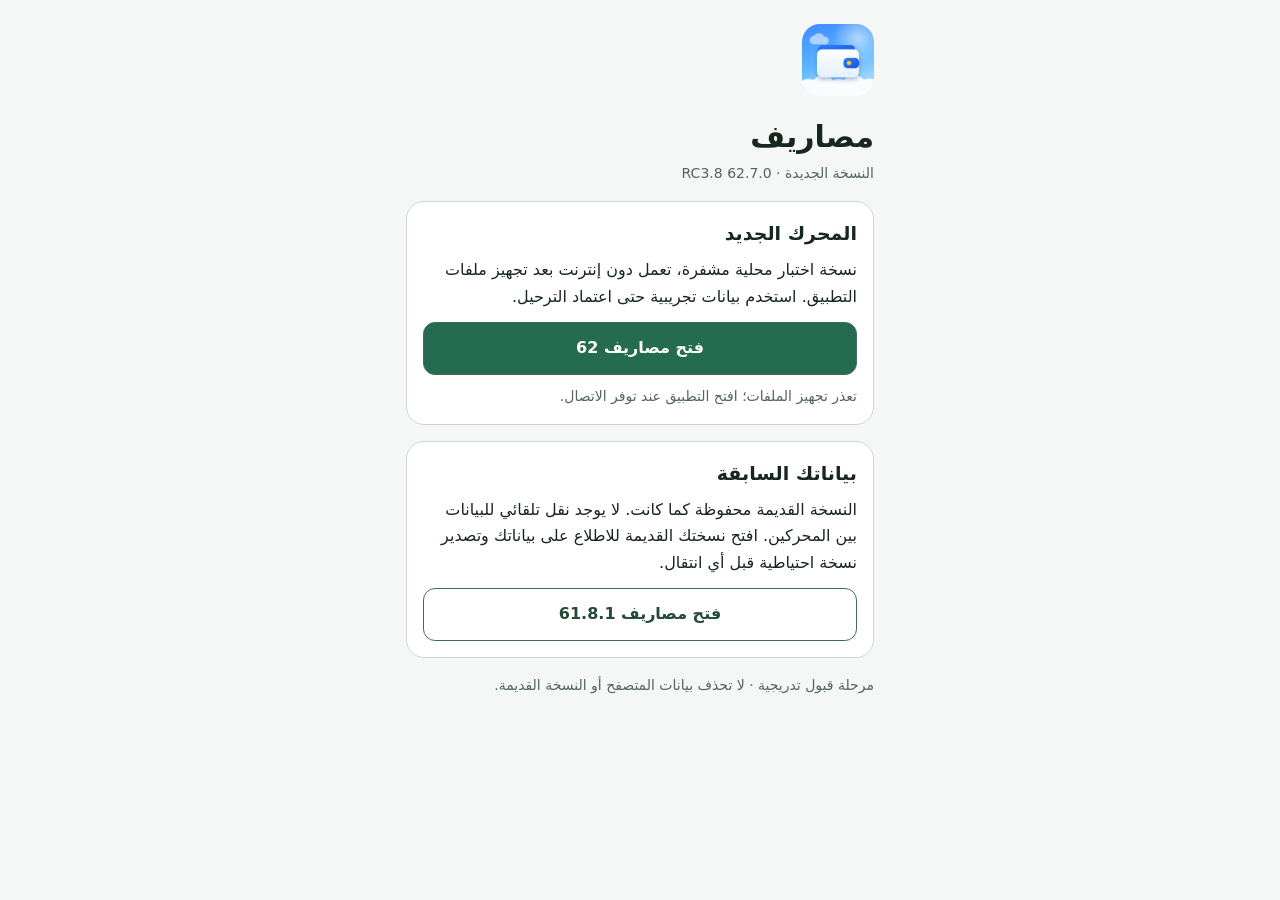
==== commit 52aa042e: "Stage exact RC3.8 visual trial with original identity, preserve legacy archive" ====
--- a/index.html
+++ b/index.html
@@ -1 +1 @@
-<!doctype html><html lang="ar" dir="rtl"><head><meta charset="utf-8"><meta name="viewport" content="width=device-width,initial-scale=1,viewport-fit=cover"><meta http-equiv="Content-Security-Policy" content="default-src 'none'; style-src 'self'; script-src 'self'; img-src 'self'; manifest-src 'self'; worker-src 'self'; connect-src 'none'; base-uri 'none'; form-action 'none'"><meta name="theme-color" content="#f4f7f5"><title>مصاريف 62 — الانتقال</title><link rel="stylesheet" href="./launch.css"><link rel="manifest" href="./manifest.webmanifest"><link rel="apple-touch-icon" href="./icon-180.png"></head><body><main><img src="./icon-192.png" width="72" height="72" alt=""><h1>مصاريف</h1><p class="lead">النسخة الجديدة · 62.7.0 RC3.6</p><section><h2>المحرك الجديد</h2><p>نسخة اختبار محلية مشفرة، تعمل دون إنترنت بعد تجهيز ملفات التطبيق. استخدم بيانات تجريبية حتى اعتماد الترحيل.</p><a class="primary" href="./app/index.html">فتح مصاريف 62</a><p id="prep" role="status">تجهيز العمل دون اتصال داخل النسخة الجديدة.</p></section><section><h2>بياناتك السابقة</h2><p>النسخة القديمة محفوظة كما كانت. لا يوجد نقل تلقائي للبيانات بين المحركين. افتح نسختك القديمة للاطلاع على بياناتك وتصدير نسخة احتياطية قبل أي انتقال.</p><a href="./legacy-61.8.1/index.html">فتح مصاريف 61.8.1</a></section><footer>مرحلة قبول تدريجية · لا تحذف بيانات المتصفح أو النسخة القديمة.</footer></main><script type="module" src="./launch.mjs"></script></body></html>
+<!doctype html><html lang="ar" dir="rtl"><head><meta charset="utf-8"><meta name="viewport" content="width=device-width,initial-scale=1,viewport-fit=cover"><meta http-equiv="Content-Security-Policy" content="default-src 'none'; style-src 'self'; script-src 'self'; img-src 'self'; manifest-src 'self'; worker-src 'self'; connect-src 'none'; base-uri 'none'; form-action 'none'"><meta name="theme-color" content="#f4f7f5"><title>مصاريف 62 — الانتقال</title><link rel="stylesheet" href="./launch.css"><link rel="manifest" href="./manifest.webmanifest"><link rel="apple-touch-icon" href="./icon-180.png"></head><body><main><img src="./icon-192.png" width="72" height="72" alt=""><h1>مصاريف</h1><p class="lead">النسخة الجديدة · 62.7.0 RC3.8</p><section><h2>المحرك الجديد</h2><p>نسخة اختبار محلية مشفرة، تعمل دون إنترنت بعد تجهيز ملفات التطبيق. استخدم بيانات تجريبية حتى اعتماد الترحيل.</p><a class="primary" href="./app/index.html">فتح مصاريف 62</a><p id="prep" role="status">تجهيز العمل دون اتصال داخل النسخة الجديدة.</p></section><section><h2>بياناتك السابقة</h2><p>النسخة القديمة محفوظة كما كانت. لا يوجد نقل تلقائي للبيانات بين المحركين. افتح نسختك القديمة للاطلاع على بياناتك وتصدير نسخة احتياطية قبل أي انتقال.</p><a href="./legacy-61.8.1/index.html">فتح مصاريف 61.8.1</a></section><footer>مرحلة قبول تدريجية · لا تحذف بيانات المتصفح أو النسخة القديمة.</footer></main><script type="module" src="./launch.mjs"></script></body></html>
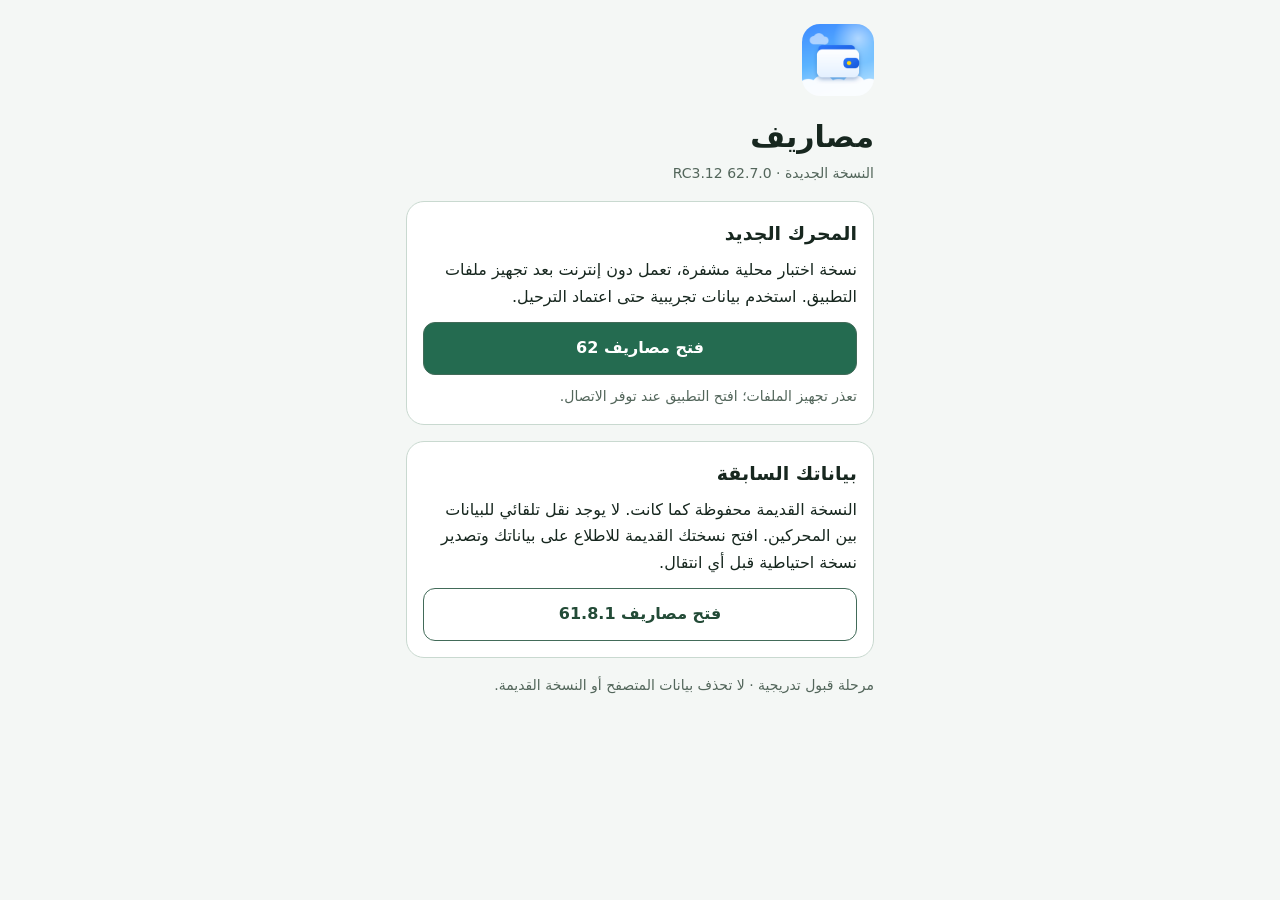
==== commit 0427b2ff: "Stage exact RC3.12 final identity trial, preserve legacy and financial contracts" ====
--- a/index.html
+++ b/index.html
@@ -1 +1 @@
-<!doctype html><html lang="ar" dir="rtl"><head><meta charset="utf-8"><meta name="viewport" content="width=device-width,initial-scale=1,viewport-fit=cover"><meta http-equiv="Content-Security-Policy" content="default-src 'none'; style-src 'self'; script-src 'self'; img-src 'self'; manifest-src 'self'; worker-src 'self'; connect-src 'none'; base-uri 'none'; form-action 'none'"><meta name="theme-color" content="#f4f7f5"><title>مصاريف 62 — الانتقال</title><link rel="stylesheet" href="./launch.css"><link rel="manifest" href="./manifest.webmanifest"><link rel="apple-touch-icon" href="./icon-180.png"></head><body><main><img src="./icon-192.png" width="72" height="72" alt=""><h1>مصاريف</h1><p class="lead">النسخة الجديدة · 62.7.0 RC3.8</p><section><h2>المحرك الجديد</h2><p>نسخة اختبار محلية مشفرة، تعمل دون إنترنت بعد تجهيز ملفات التطبيق. استخدم بيانات تجريبية حتى اعتماد الترحيل.</p><a class="primary" href="./app/index.html">فتح مصاريف 62</a><p id="prep" role="status">تجهيز العمل دون اتصال داخل النسخة الجديدة.</p></section><section><h2>بياناتك السابقة</h2><p>النسخة القديمة محفوظة كما كانت. لا يوجد نقل تلقائي للبيانات بين المحركين. افتح نسختك القديمة للاطلاع على بياناتك وتصدير نسخة احتياطية قبل أي انتقال.</p><a href="./legacy-61.8.1/index.html">فتح مصاريف 61.8.1</a></section><footer>مرحلة قبول تدريجية · لا تحذف بيانات المتصفح أو النسخة القديمة.</footer></main><script type="module" src="./launch.mjs"></script></body></html>
+<!doctype html><html lang="ar" dir="rtl"><head><meta charset="utf-8"><meta name="viewport" content="width=device-width,initial-scale=1,viewport-fit=cover"><meta http-equiv="Content-Security-Policy" content="default-src 'none'; style-src 'self'; script-src 'self'; img-src 'self'; manifest-src 'self'; worker-src 'self'; connect-src 'none'; base-uri 'none'; form-action 'none'"><meta name="theme-color" content="#f4f7f5"><title>مصاريف 62 — الانتقال</title><link rel="stylesheet" href="./launch.css"><link rel="manifest" href="./manifest.webmanifest"><link rel="apple-touch-icon" href="./icon-180.png"></head><body><main><img src="./icon-192.png" width="72" height="72" alt=""><h1>مصاريف</h1><p class="lead">النسخة الجديدة · 62.7.0 RC3.12</p><section><h2>المحرك الجديد</h2><p>نسخة اختبار محلية مشفرة، تعمل دون إنترنت بعد تجهيز ملفات التطبيق. استخدم بيانات تجريبية حتى اعتماد الترحيل.</p><a class="primary" href="./app/index.html">فتح مصاريف 62</a><p id="prep" role="status">تجهيز العمل دون اتصال داخل النسخة الجديدة.</p></section><section><h2>بياناتك السابقة</h2><p>النسخة القديمة محفوظة كما كانت. لا يوجد نقل تلقائي للبيانات بين المحركين. افتح نسختك القديمة للاطلاع على بياناتك وتصدير نسخة احتياطية قبل أي انتقال.</p><a href="./legacy-61.8.1/index.html">فتح مصاريف 61.8.1</a></section><footer>مرحلة قبول تدريجية · لا تحذف بيانات المتصفح أو النسخة القديمة.</footer></main><script type="module" src="./launch.mjs"></script></body></html>
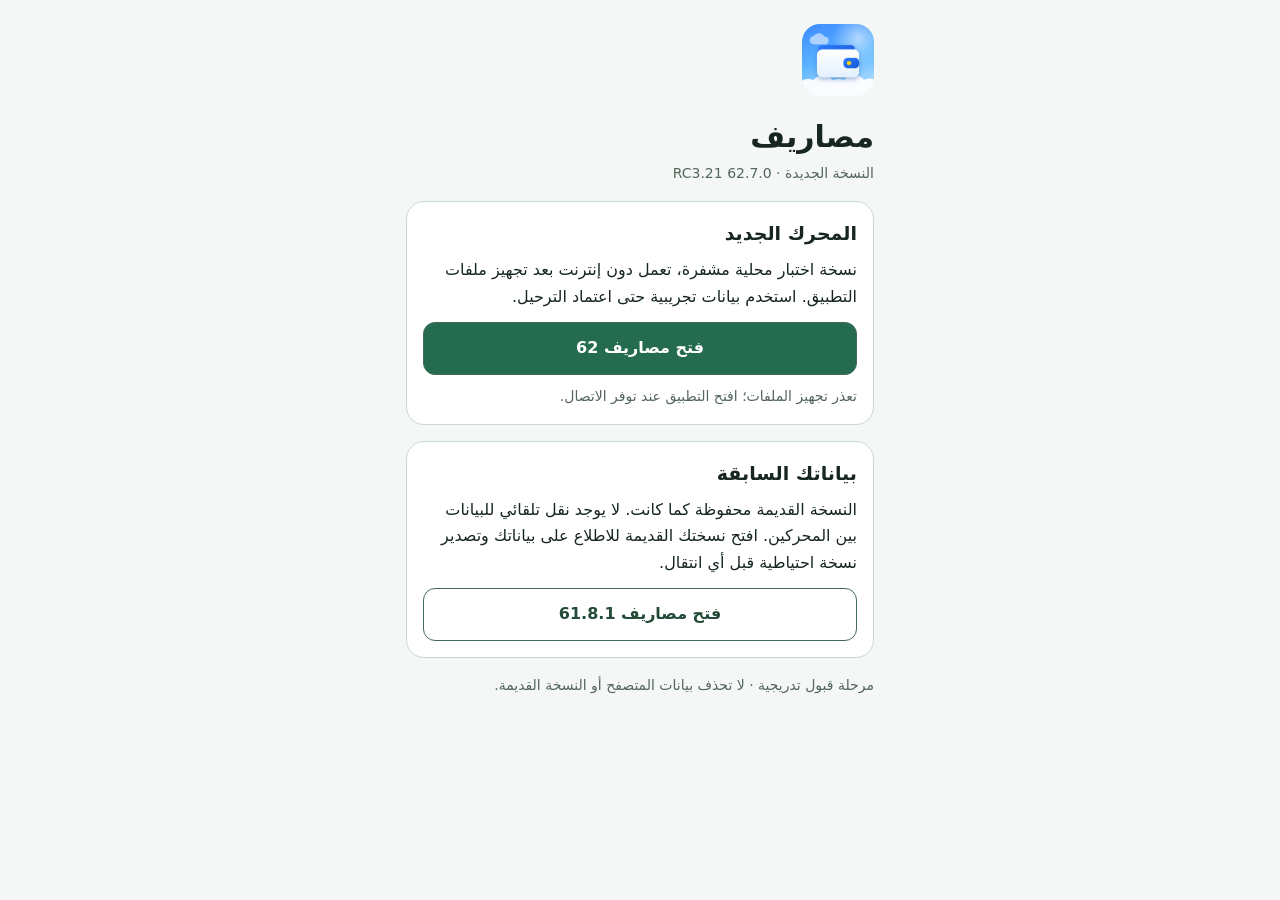
==== commit e08bce96: "Stage exact RC3.21 Audit 05 CI package for owner trial; retain legacy rollback" ====
--- a/index.html
+++ b/index.html
@@ -1 +1 @@
-<!doctype html><html lang="ar" dir="rtl"><head><meta charset="utf-8"><meta name="viewport" content="width=device-width,initial-scale=1,viewport-fit=cover"><meta http-equiv="Content-Security-Policy" content="default-src 'none'; style-src 'self'; script-src 'self'; img-src 'self'; manifest-src 'self'; worker-src 'self'; connect-src 'none'; base-uri 'none'; form-action 'none'"><meta name="theme-color" content="#f4f7f5"><title>مصاريف 62 — الانتقال</title><link rel="stylesheet" href="./launch.css"><link rel="manifest" href="./manifest.webmanifest"><link rel="apple-touch-icon" href="./icon-180.png"></head><body><main><img src="./icon-192.png" width="72" height="72" alt=""><h1>مصاريف</h1><p class="lead">النسخة الجديدة · 62.7.0 RC3.12</p><section><h2>المحرك الجديد</h2><p>نسخة اختبار محلية مشفرة، تعمل دون إنترنت بعد تجهيز ملفات التطبيق. استخدم بيانات تجريبية حتى اعتماد الترحيل.</p><a class="primary" href="./app/index.html">فتح مصاريف 62</a><p id="prep" role="status">تجهيز العمل دون اتصال داخل النسخة الجديدة.</p></section><section><h2>بياناتك السابقة</h2><p>النسخة القديمة محفوظة كما كانت. لا يوجد نقل تلقائي للبيانات بين المحركين. افتح نسختك القديمة للاطلاع على بياناتك وتصدير نسخة احتياطية قبل أي انتقال.</p><a href="./legacy-61.8.1/index.html">فتح مصاريف 61.8.1</a></section><footer>مرحلة قبول تدريجية · لا تحذف بيانات المتصفح أو النسخة القديمة.</footer></main><script type="module" src="./launch.mjs"></script></body></html>
+<!doctype html><html lang="ar" dir="rtl"><head><meta charset="utf-8"><meta name="viewport" content="width=device-width,initial-scale=1,viewport-fit=cover"><meta http-equiv="Content-Security-Policy" content="default-src 'none'; style-src 'self'; script-src 'self'; img-src 'self'; manifest-src 'self'; worker-src 'self'; connect-src 'none'; base-uri 'none'; form-action 'none'"><meta name="theme-color" content="#f4f7f5"><title>مصاريف 62 — الانتقال</title><link rel="stylesheet" href="./launch.css"><link rel="manifest" href="./manifest.webmanifest"><link rel="apple-touch-icon" href="./icon-180.png"></head><body><main><img src="./icon-192.png" width="72" height="72" alt=""><h1>مصاريف</h1><p class="lead">النسخة الجديدة · 62.7.0 RC3.21</p><section><h2>المحرك الجديد</h2><p>نسخة اختبار محلية مشفرة، تعمل دون إنترنت بعد تجهيز ملفات التطبيق. استخدم بيانات تجريبية حتى اعتماد الترحيل.</p><a class="primary" href="./app/index.html">فتح مصاريف 62</a><p id="prep" role="status">تجهيز العمل دون اتصال داخل النسخة الجديدة.</p></section><section><h2>بياناتك السابقة</h2><p>النسخة القديمة محفوظة كما كانت. لا يوجد نقل تلقائي للبيانات بين المحركين. افتح نسختك القديمة للاطلاع على بياناتك وتصدير نسخة احتياطية قبل أي انتقال.</p><a href="./legacy-61.8.1/index.html">فتح مصاريف 61.8.1</a></section><footer>مرحلة قبول تدريجية · لا تحذف بيانات المتصفح أو النسخة القديمة.</footer></main><script type="module" src="./launch.mjs"></script></body></html>
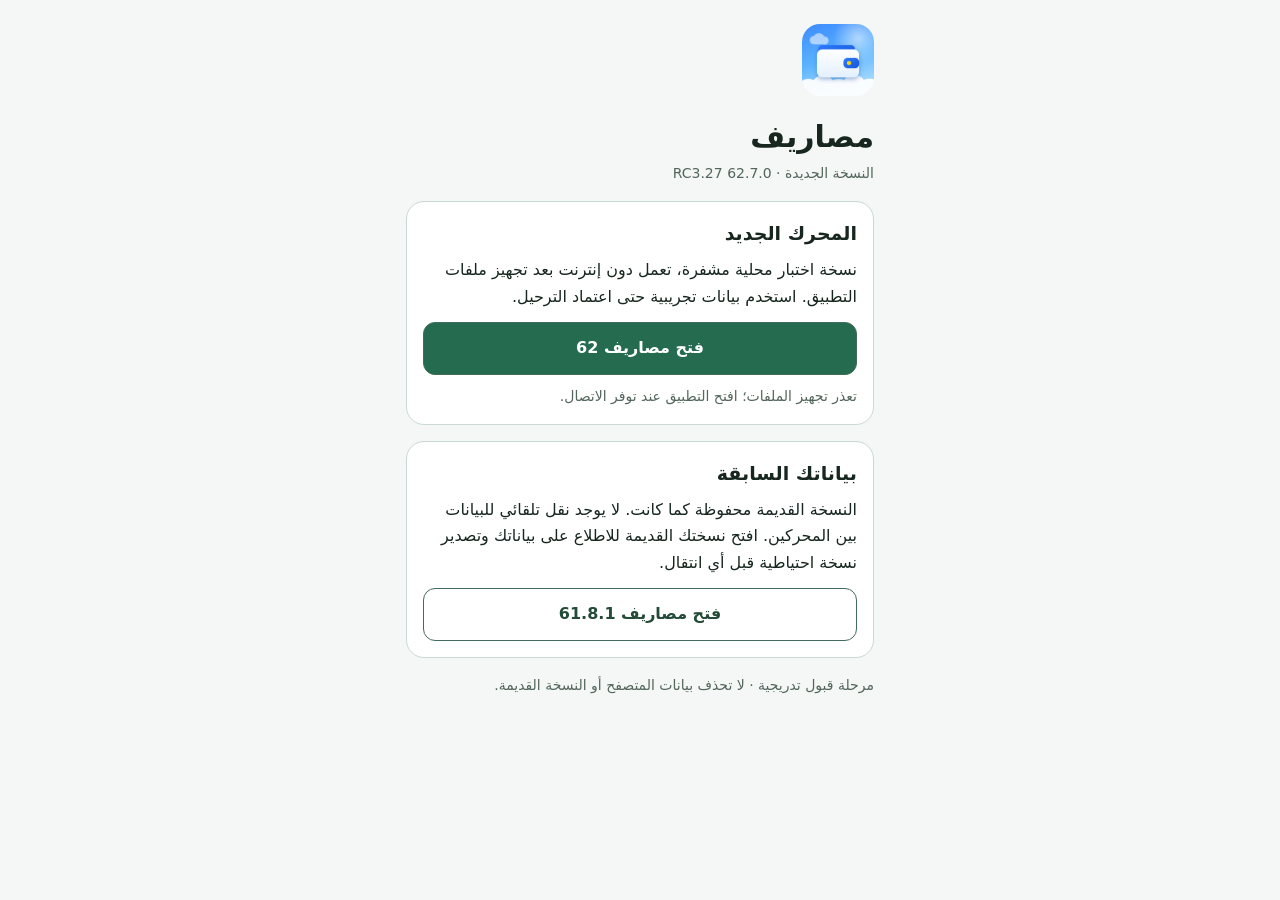
==== commit fe6ab168: "Stage RC3.27 mobile polish trial with reproducible manifest and retained legacy" ====
--- a/index.html
+++ b/index.html
@@ -1 +1 @@
-<!doctype html><html lang="ar" dir="rtl"><head><meta charset="utf-8"><meta name="viewport" content="width=device-width,initial-scale=1,viewport-fit=cover"><meta http-equiv="Content-Security-Policy" content="default-src 'none'; style-src 'self'; script-src 'self'; img-src 'self'; manifest-src 'self'; worker-src 'self'; connect-src 'none'; base-uri 'none'; form-action 'none'"><meta name="theme-color" content="#f4f7f5"><title>مصاريف 62 — الانتقال</title><link rel="stylesheet" href="./launch.css"><link rel="manifest" href="./manifest.webmanifest"><link rel="apple-touch-icon" href="./icon-180.png"></head><body><main><img src="./icon-192.png" width="72" height="72" alt=""><h1>مصاريف</h1><p class="lead">النسخة الجديدة · 62.7.0 RC3.21</p><section><h2>المحرك الجديد</h2><p>نسخة اختبار محلية مشفرة، تعمل دون إنترنت بعد تجهيز ملفات التطبيق. استخدم بيانات تجريبية حتى اعتماد الترحيل.</p><a class="primary" href="./app/index.html">فتح مصاريف 62</a><p id="prep" role="status">تجهيز العمل دون اتصال داخل النسخة الجديدة.</p></section><section><h2>بياناتك السابقة</h2><p>النسخة القديمة محفوظة كما كانت. لا يوجد نقل تلقائي للبيانات بين المحركين. افتح نسختك القديمة للاطلاع على بياناتك وتصدير نسخة احتياطية قبل أي انتقال.</p><a href="./legacy-61.8.1/index.html">فتح مصاريف 61.8.1</a></section><footer>مرحلة قبول تدريجية · لا تحذف بيانات المتصفح أو النسخة القديمة.</footer></main><script type="module" src="./launch.mjs"></script></body></html>
+<!doctype html><html lang="ar" dir="rtl"><head><meta charset="utf-8"><meta name="viewport" content="width=device-width,initial-scale=1,viewport-fit=cover"><meta http-equiv="Content-Security-Policy" content="default-src 'none'; style-src 'self'; script-src 'self'; img-src 'self'; manifest-src 'self'; worker-src 'self'; connect-src 'none'; base-uri 'none'; form-action 'none'"><meta name="theme-color" content="#f4f7f5"><title>مصاريف 62 — الانتقال</title><link rel="stylesheet" href="./launch.css"><link rel="manifest" href="./manifest.webmanifest"><link rel="apple-touch-icon" href="./icon-180.png"></head><body><main><img src="./icon-192.png" width="72" height="72" alt=""><h1>مصاريف</h1><p class="lead">النسخة الجديدة · 62.7.0 RC3.27</p><section><h2>المحرك الجديد</h2><p>نسخة اختبار محلية مشفرة، تعمل دون إنترنت بعد تجهيز ملفات التطبيق. استخدم بيانات تجريبية حتى اعتماد الترحيل.</p><a class="primary" href="./app/index.html">فتح مصاريف 62</a><p id="prep" role="status">تجهيز العمل دون اتصال داخل النسخة الجديدة.</p></section><section><h2>بياناتك السابقة</h2><p>النسخة القديمة محفوظة كما كانت. لا يوجد نقل تلقائي للبيانات بين المحركين. افتح نسختك القديمة للاطلاع على بياناتك وتصدير نسخة احتياطية قبل أي انتقال.</p><a href="./legacy-61.8.1/index.html">فتح مصاريف 61.8.1</a></section><footer>مرحلة قبول تدريجية · لا تحذف بيانات المتصفح أو النسخة القديمة.</footer></main><script type="module" src="./launch.mjs"></script></body></html>
